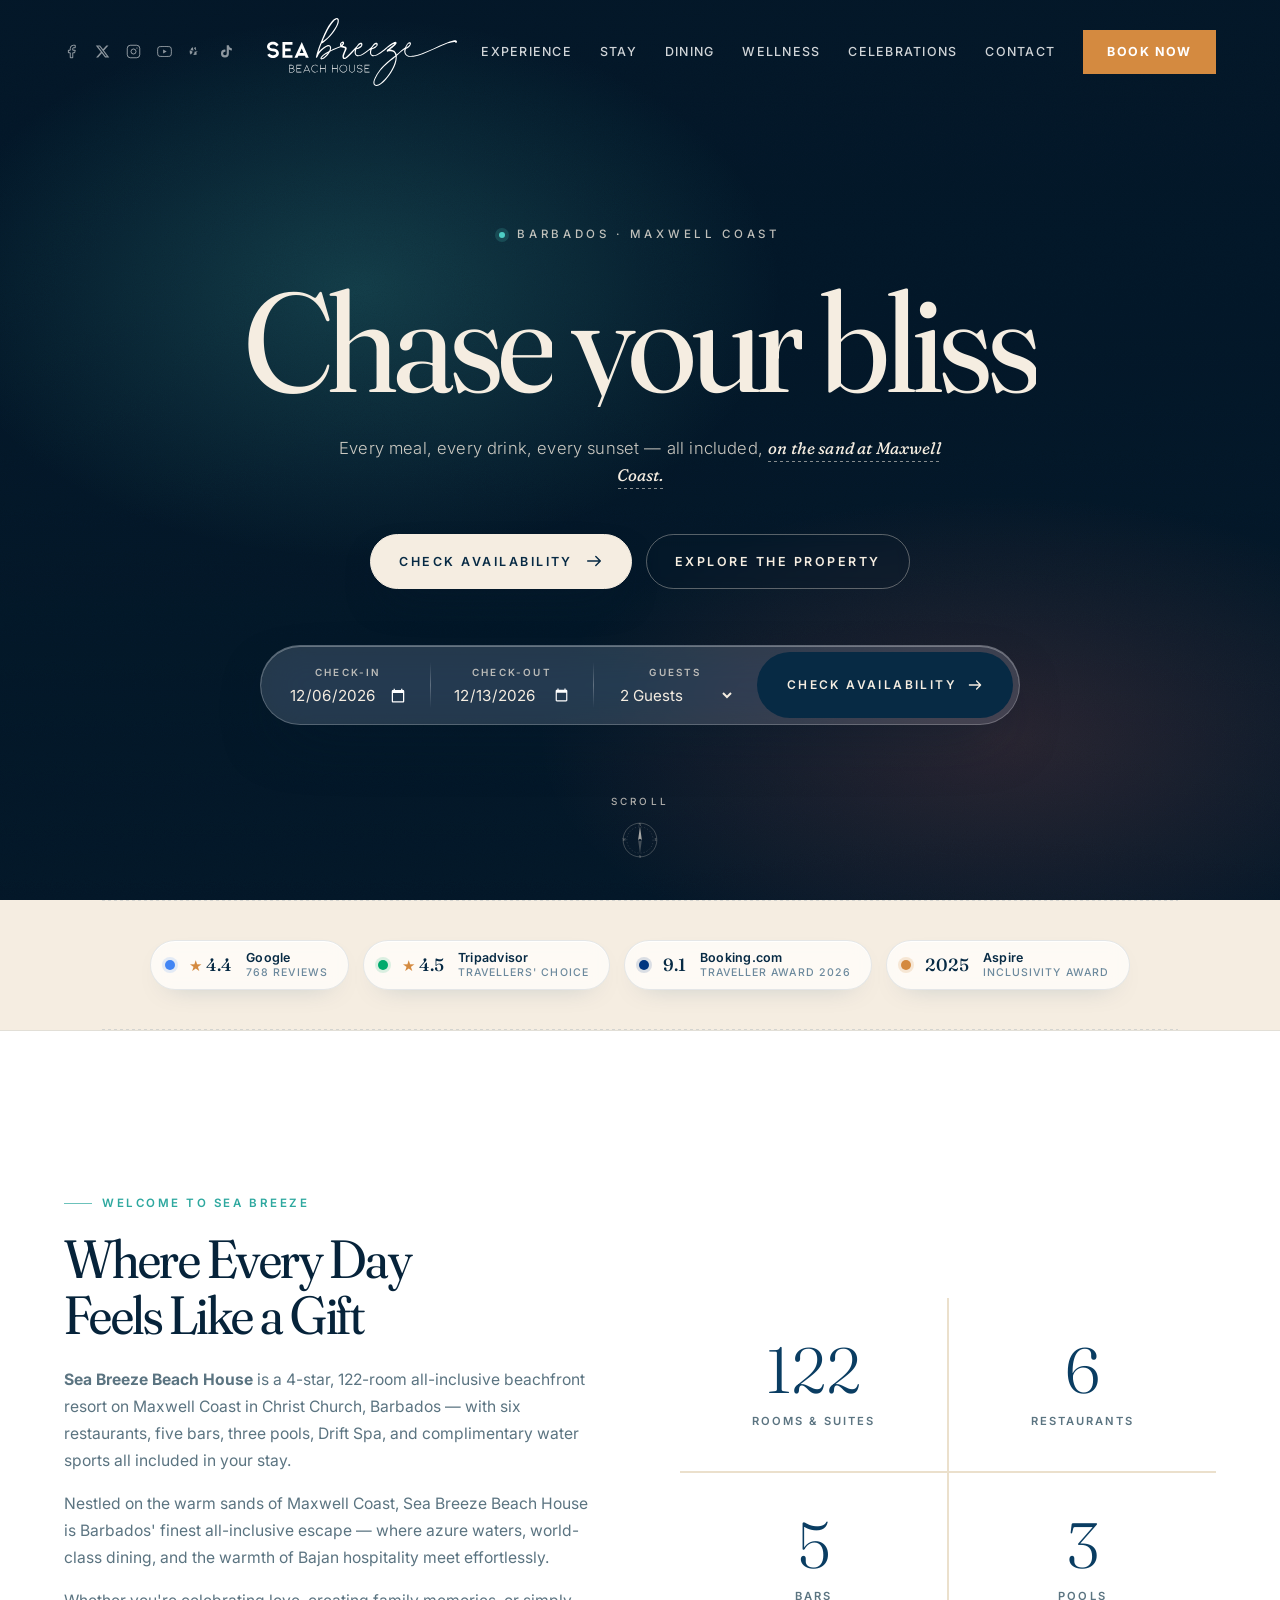
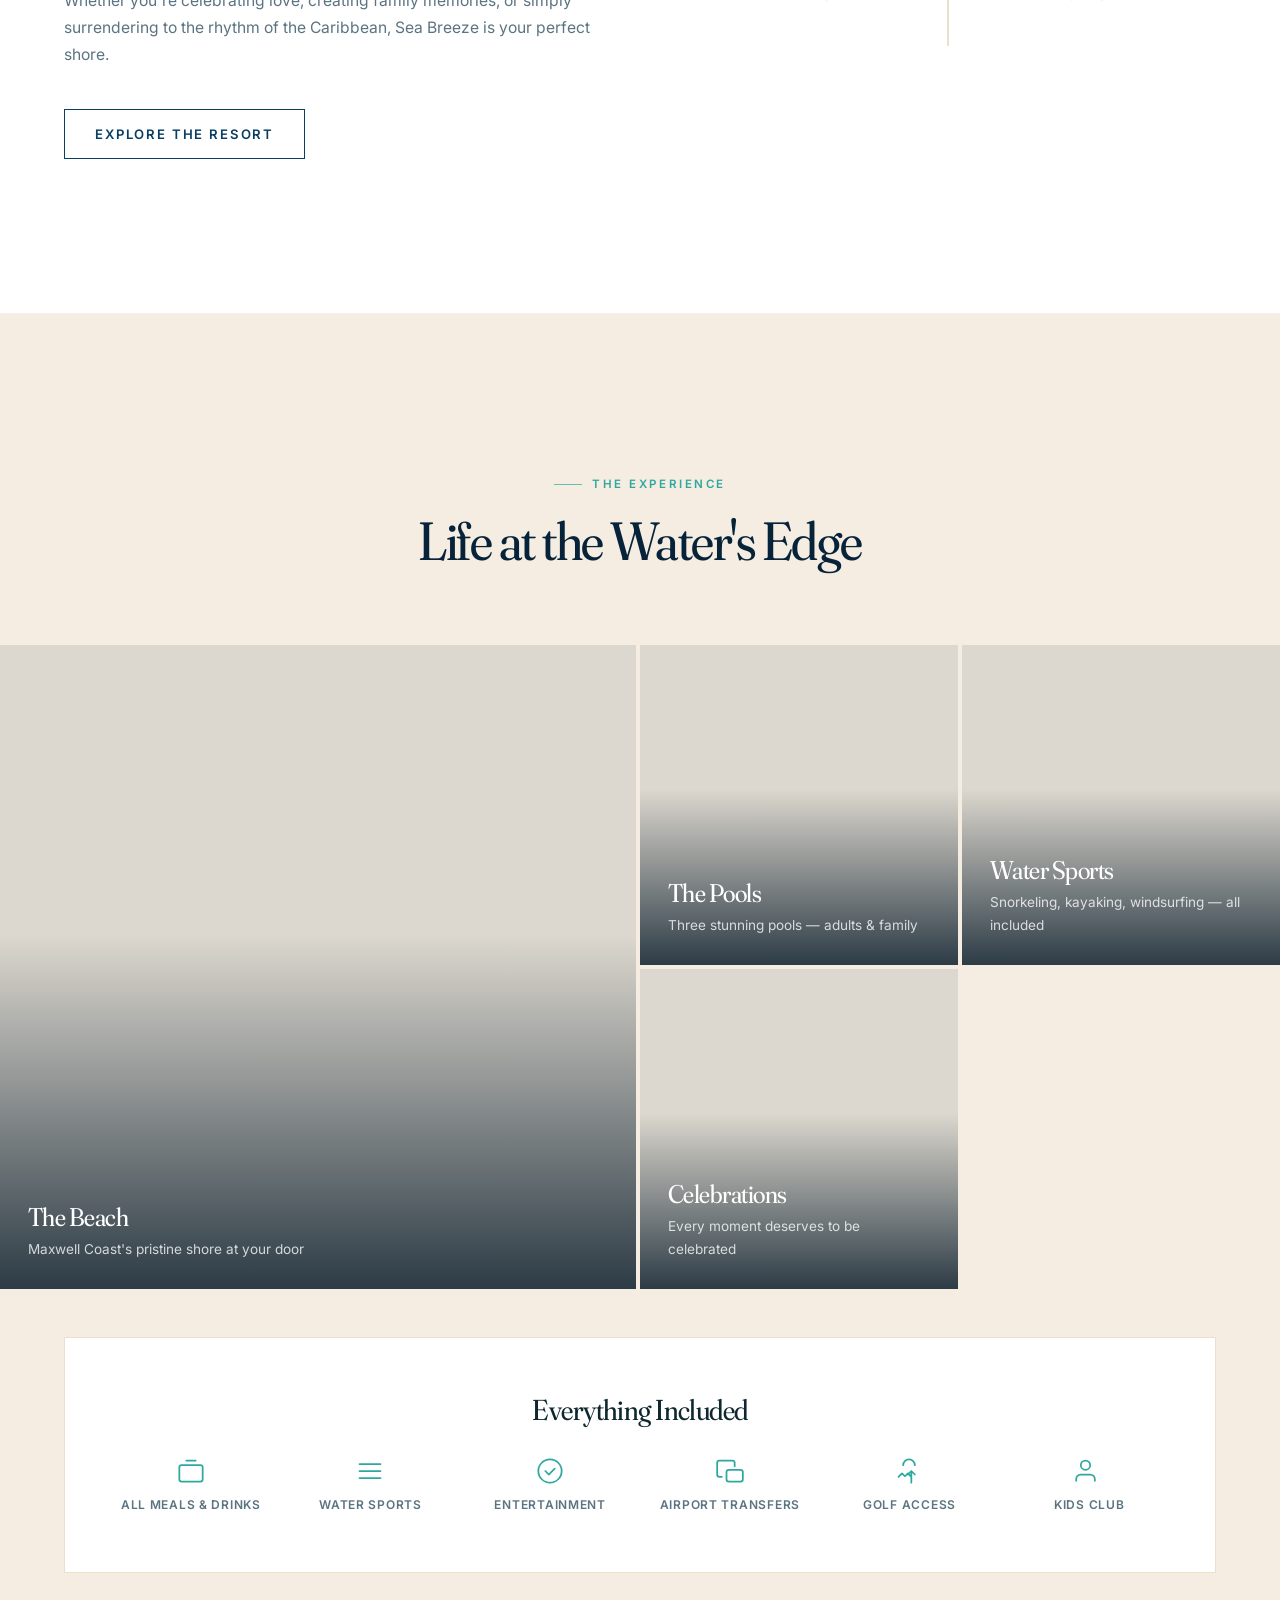
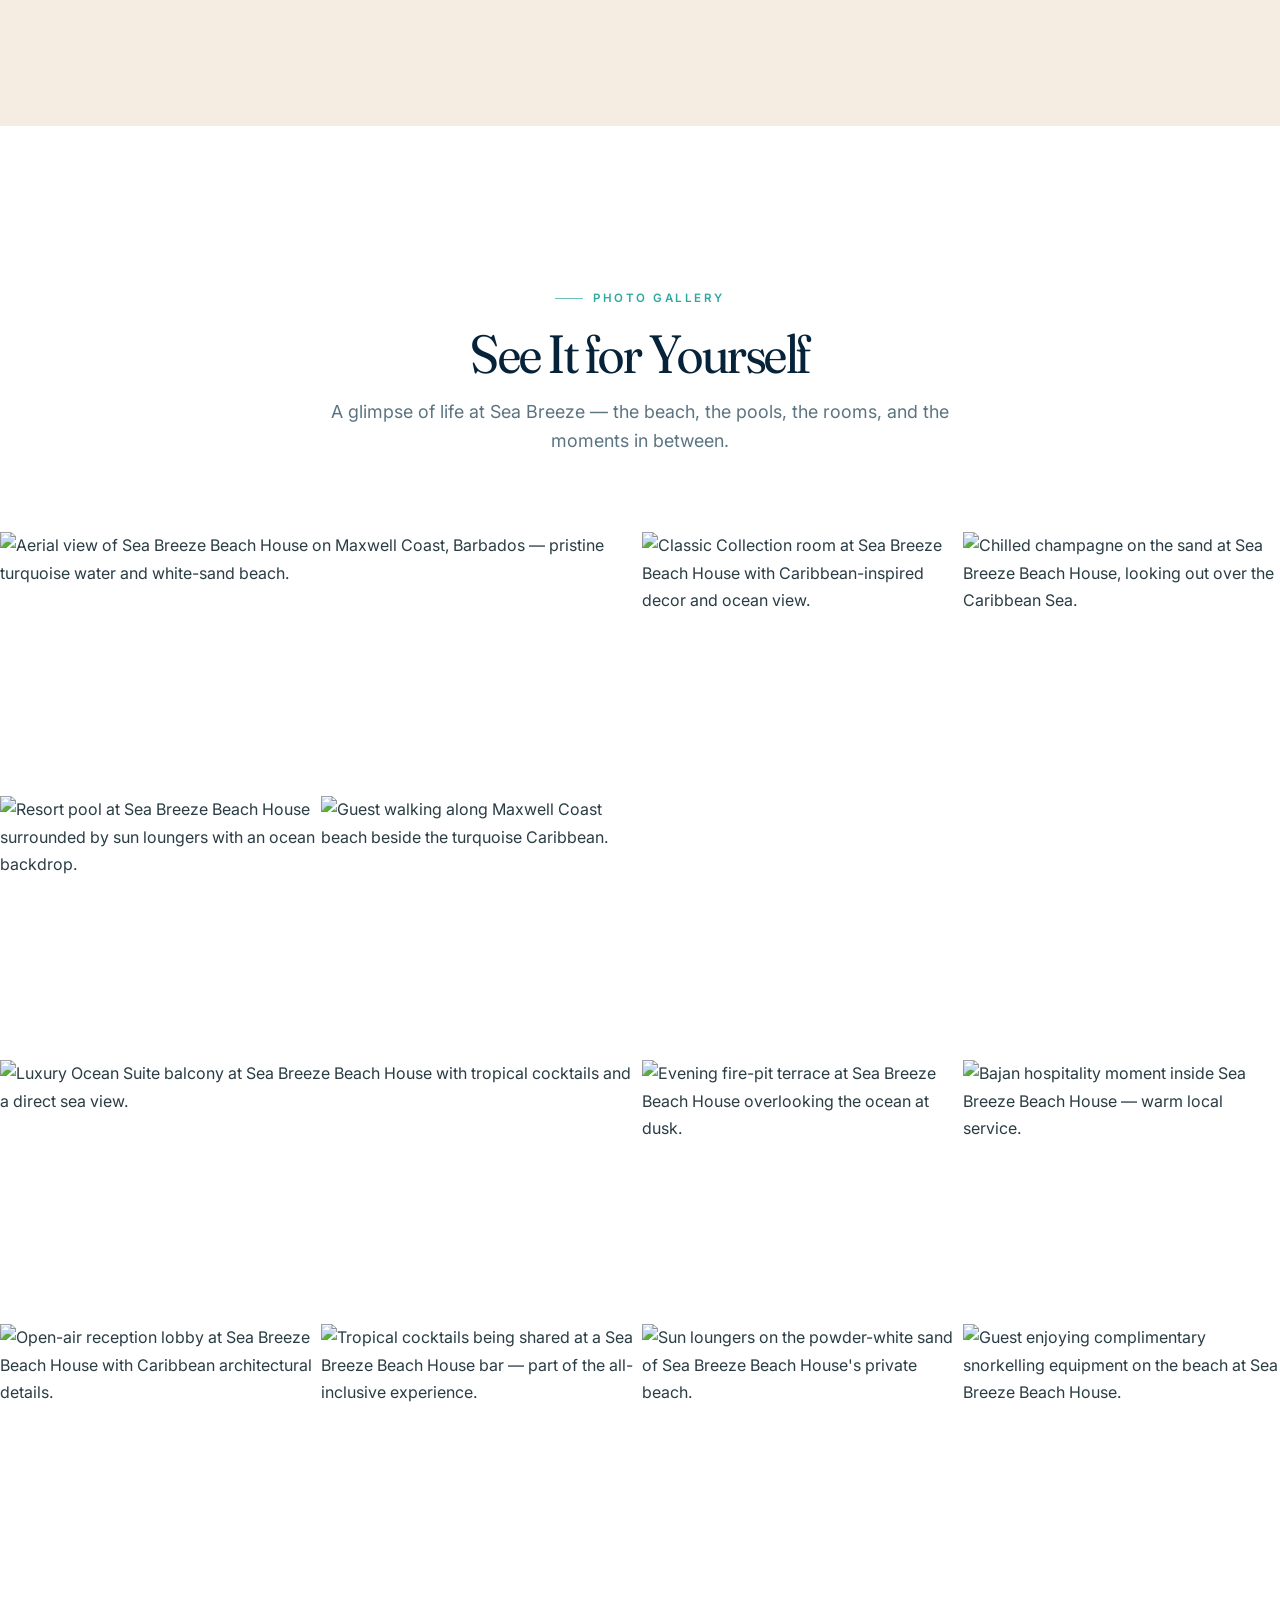
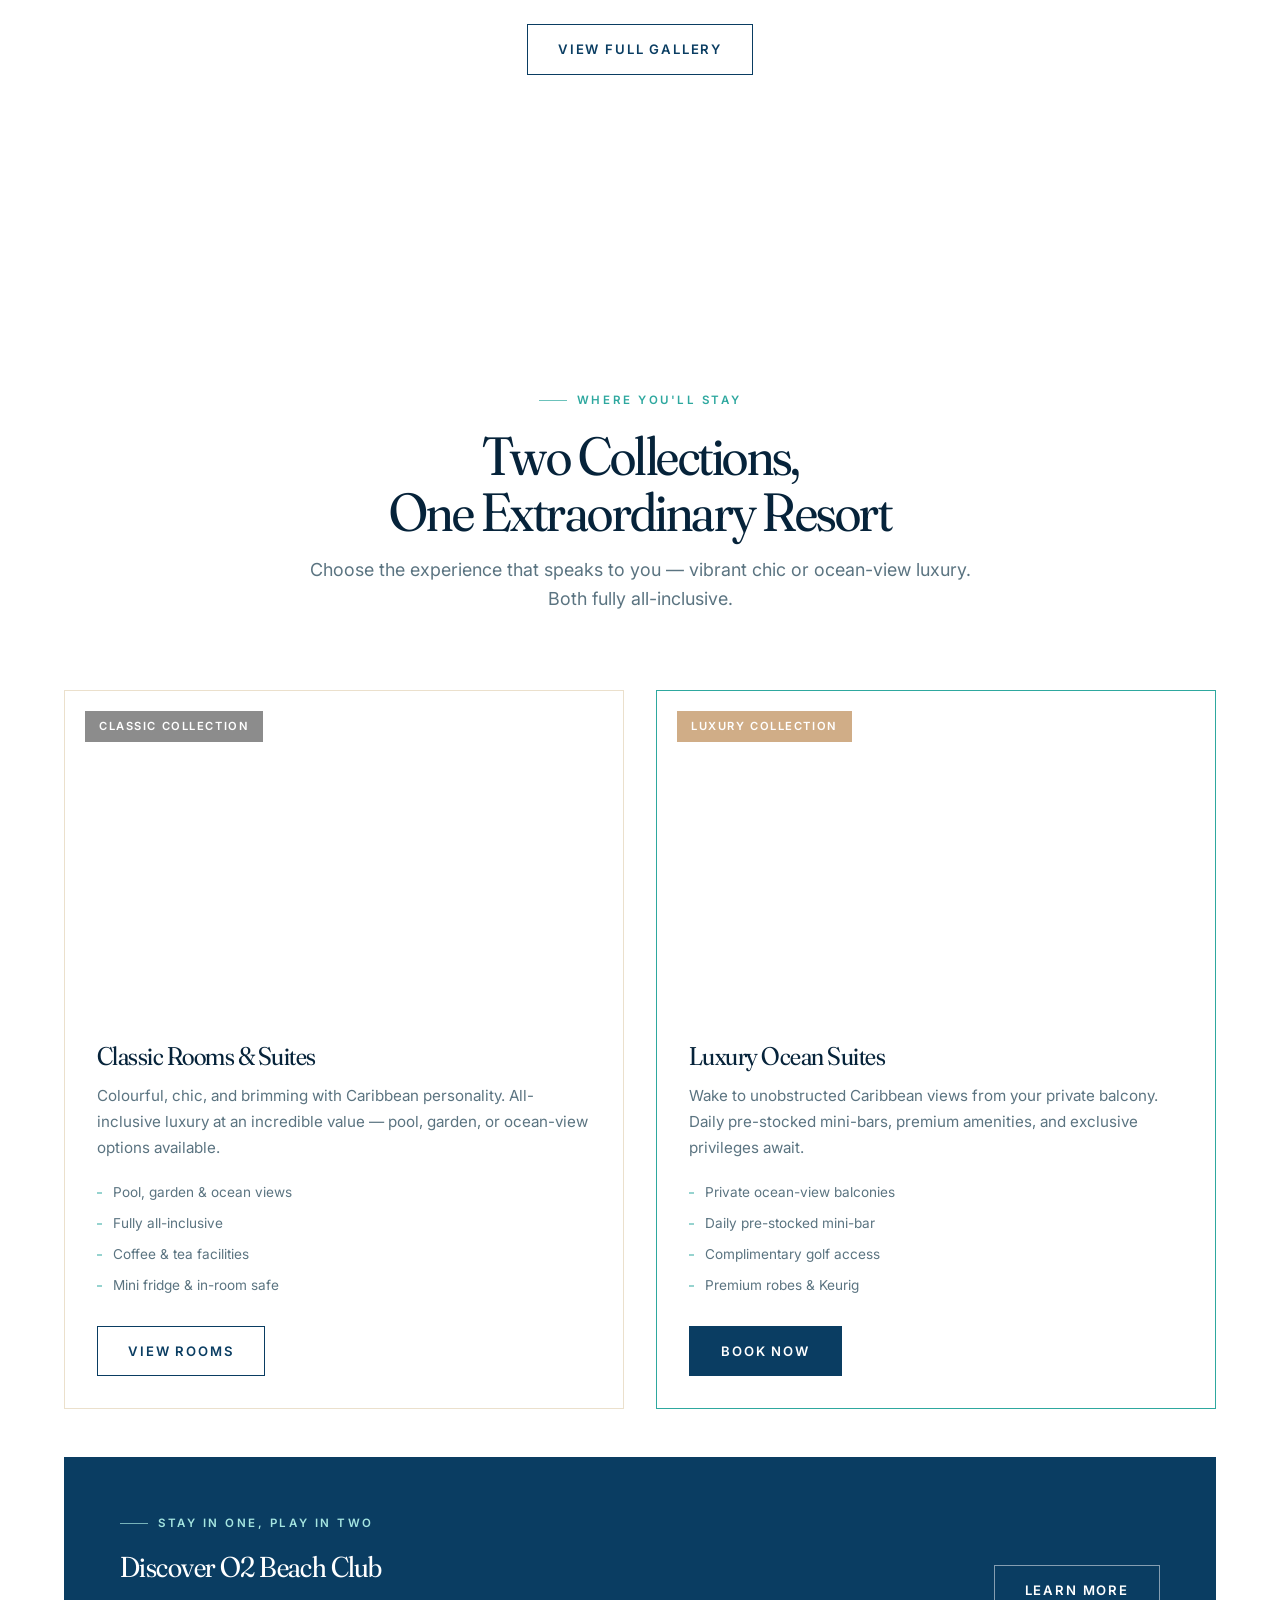
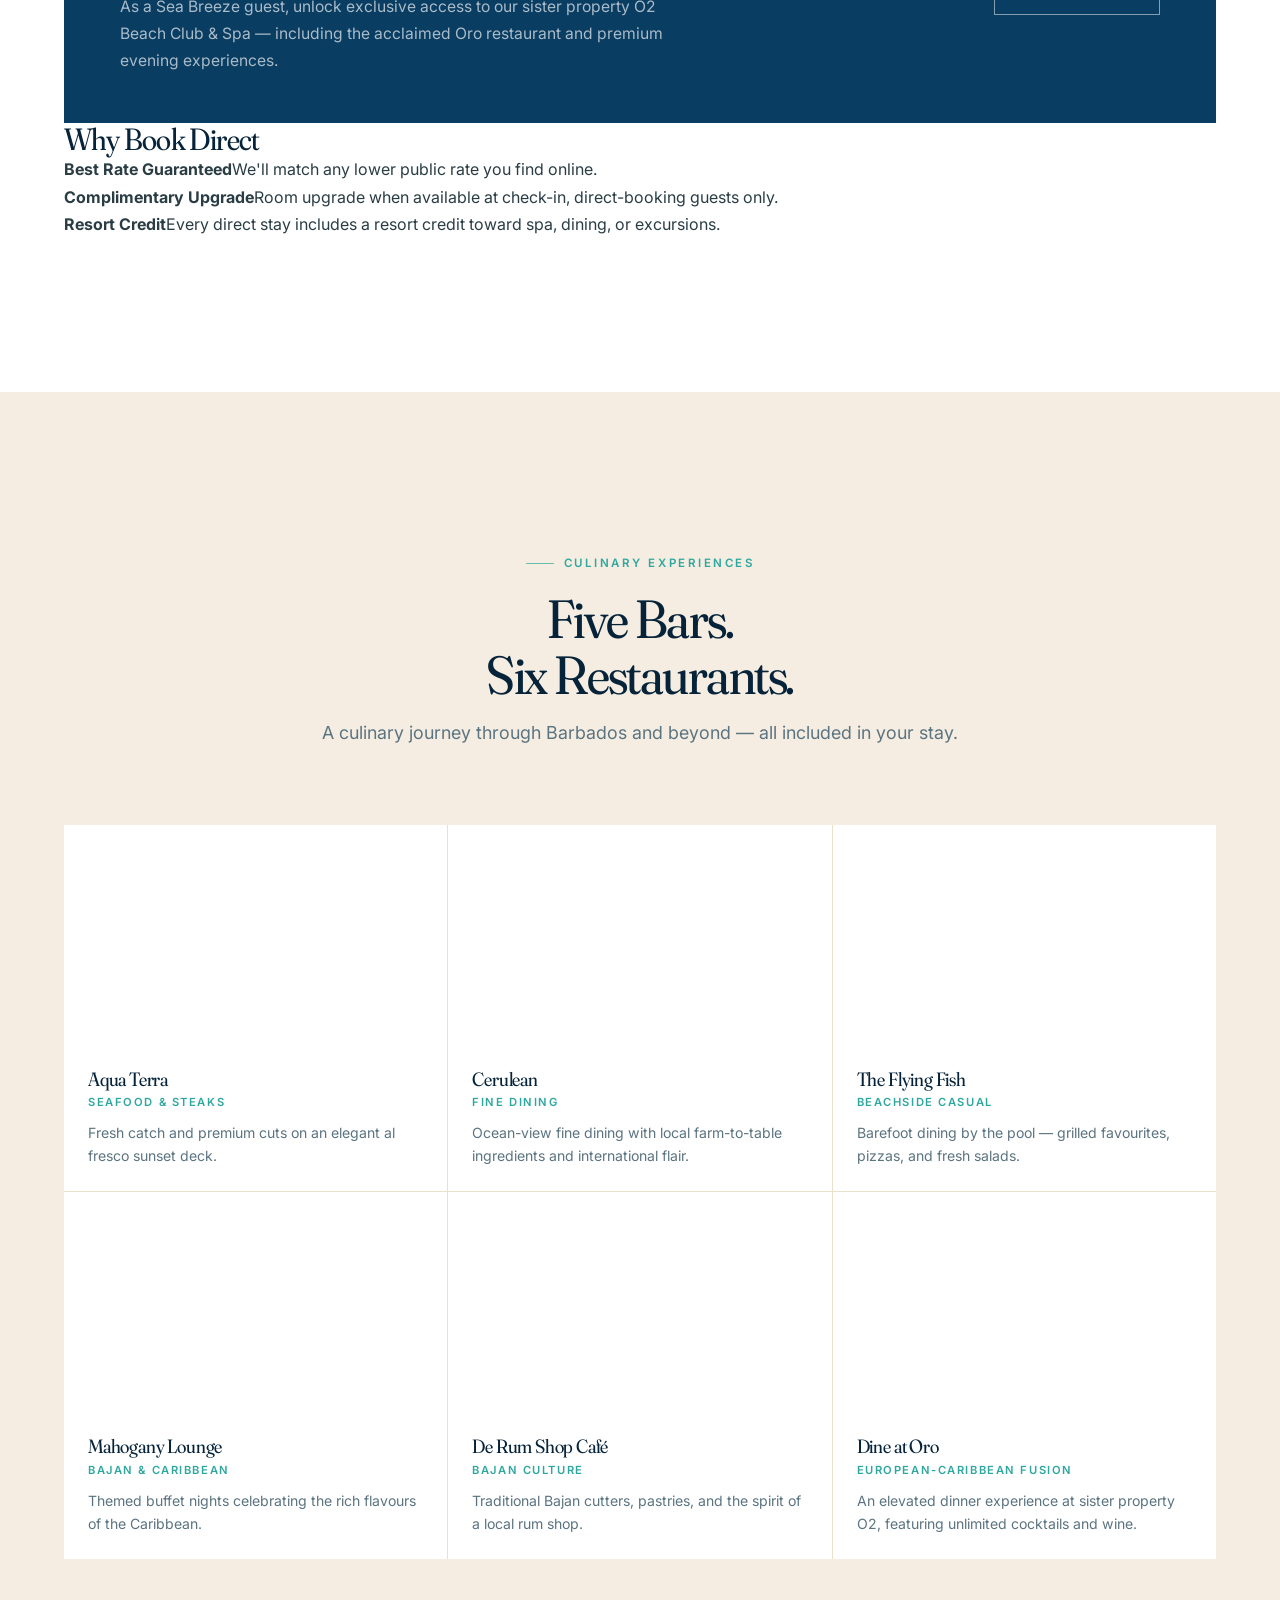
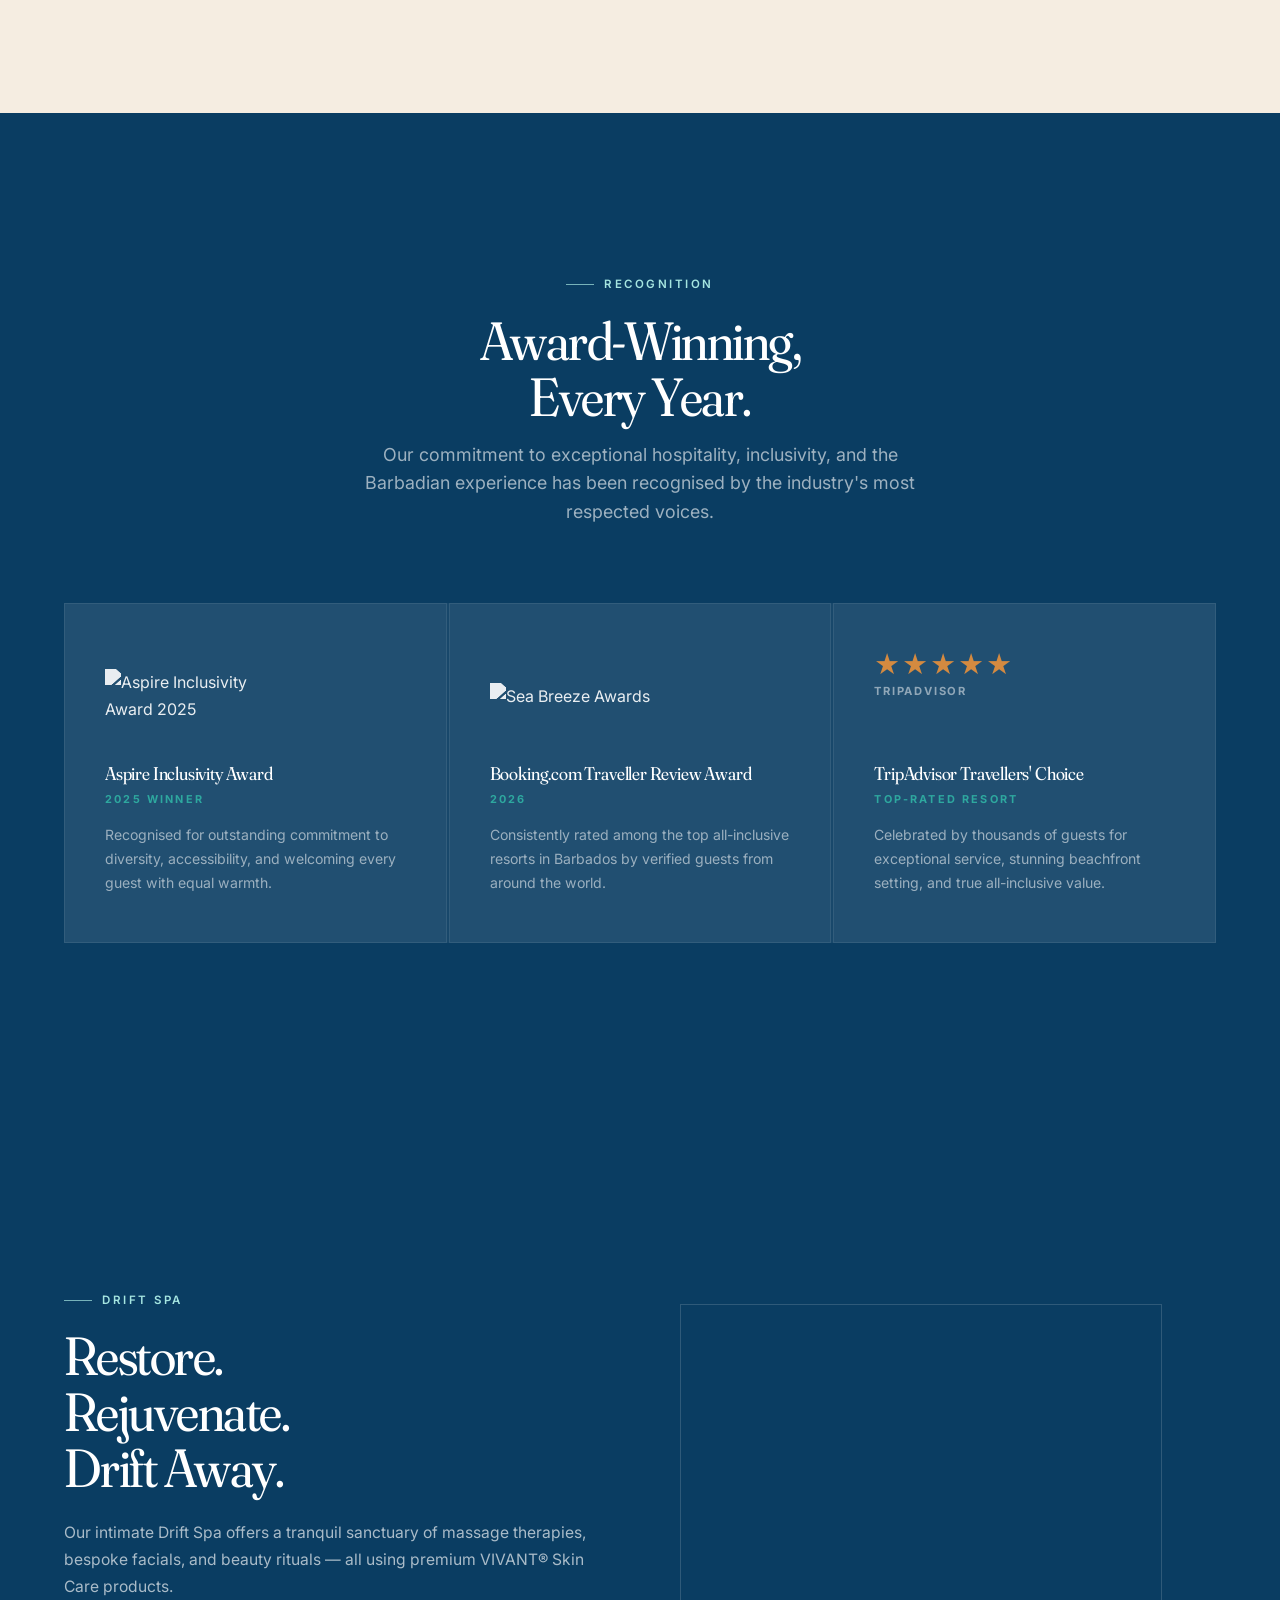
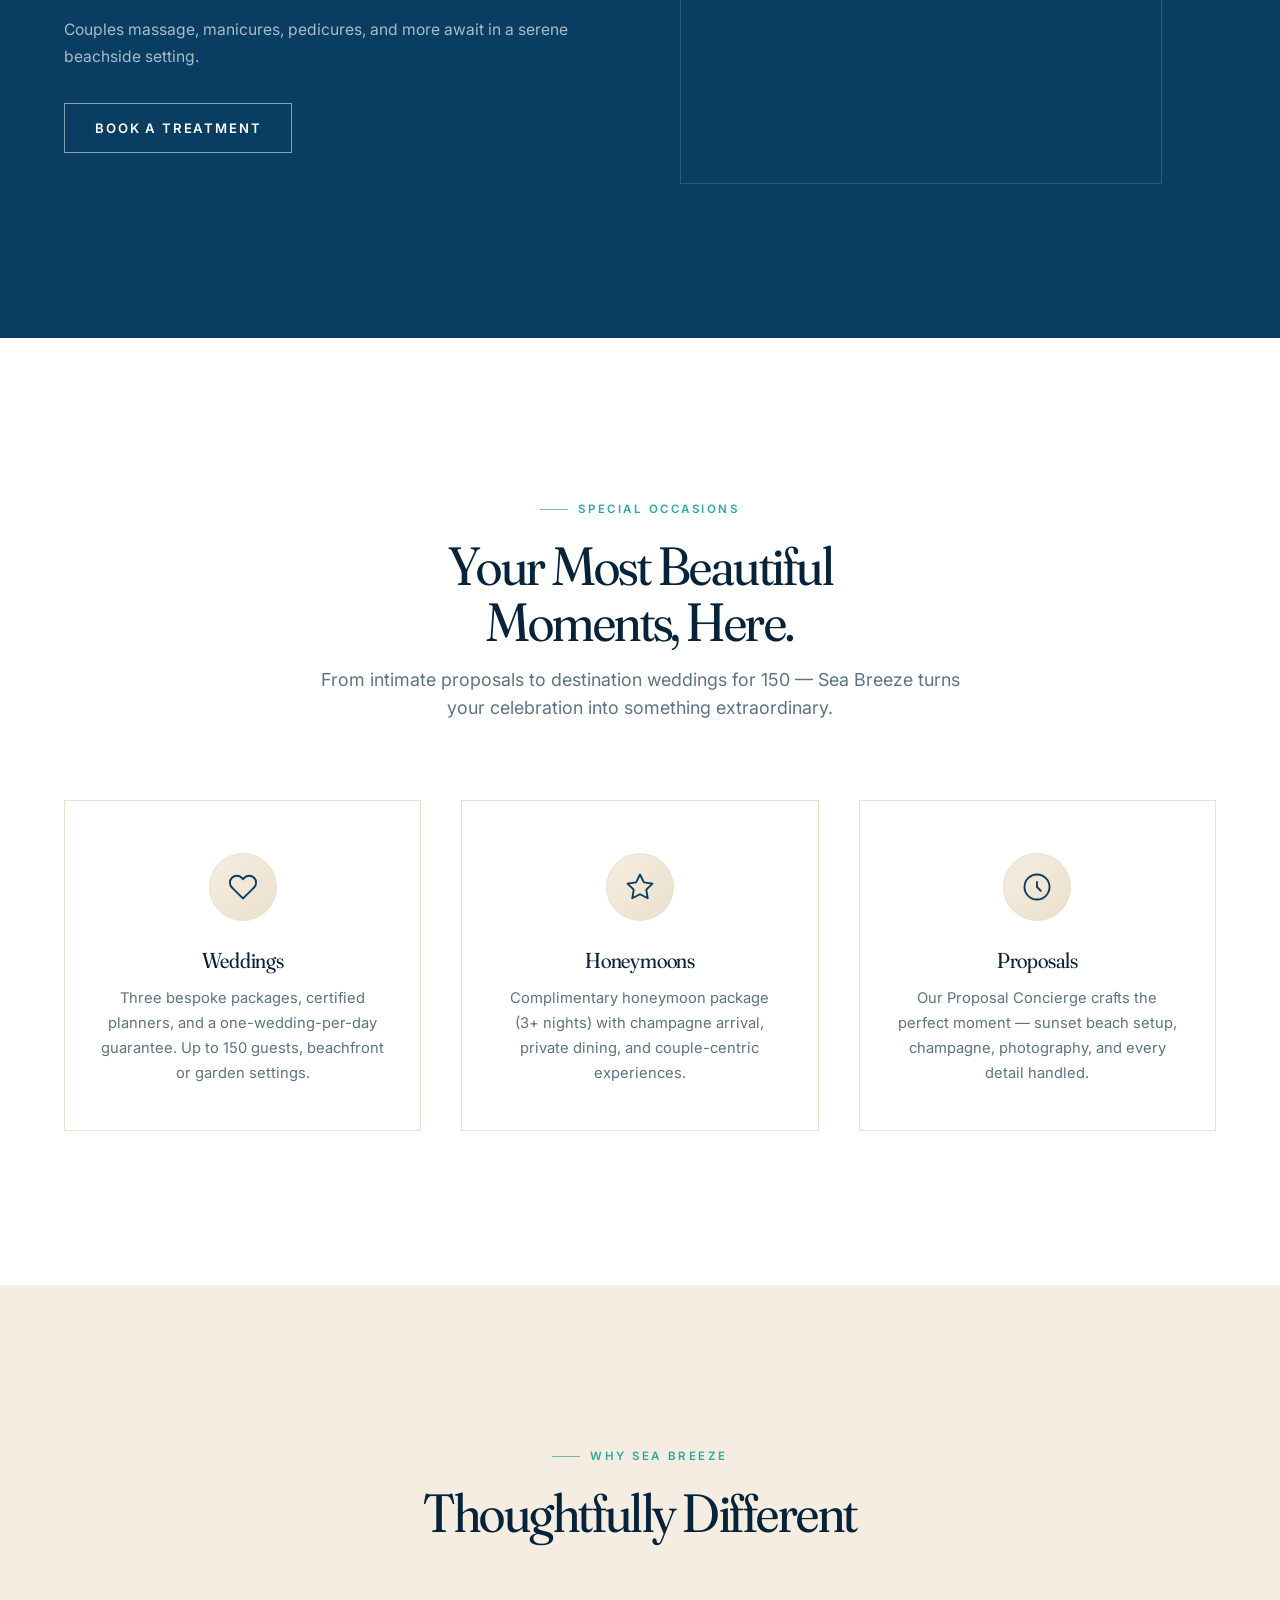
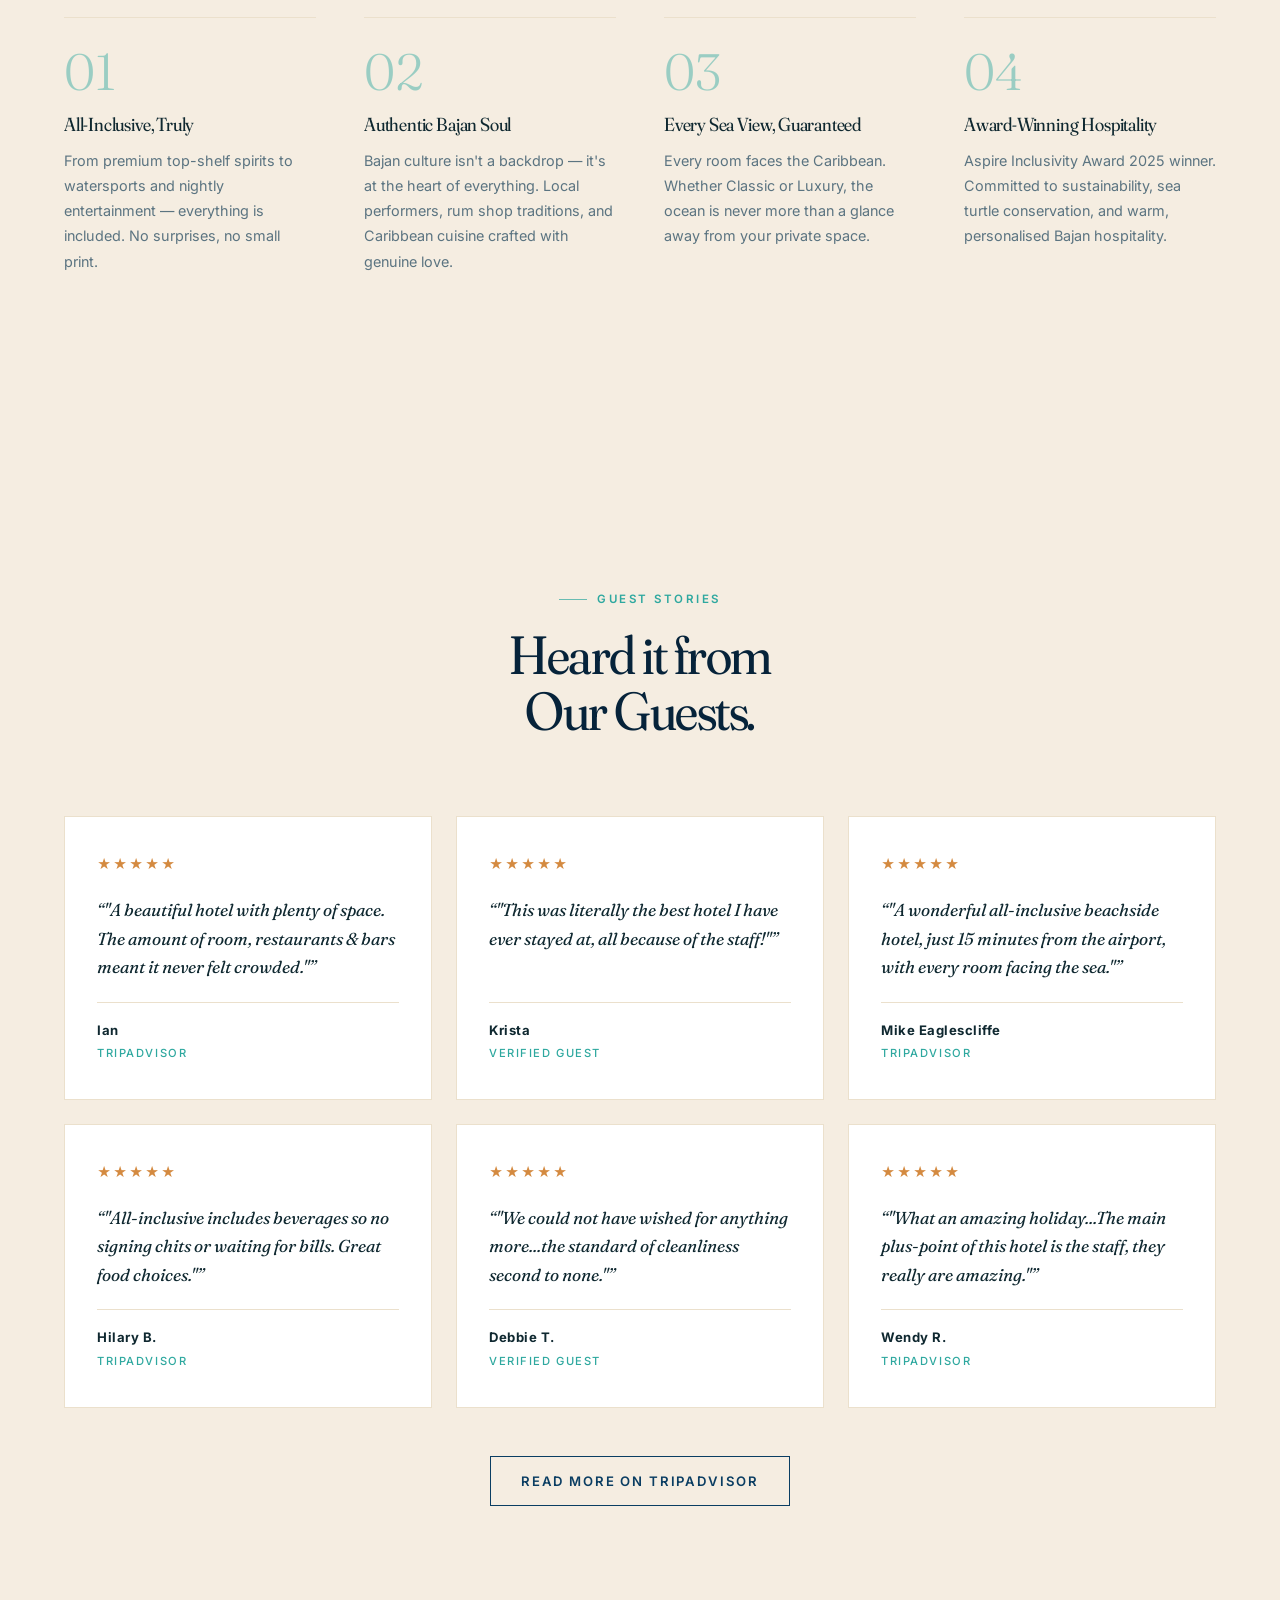
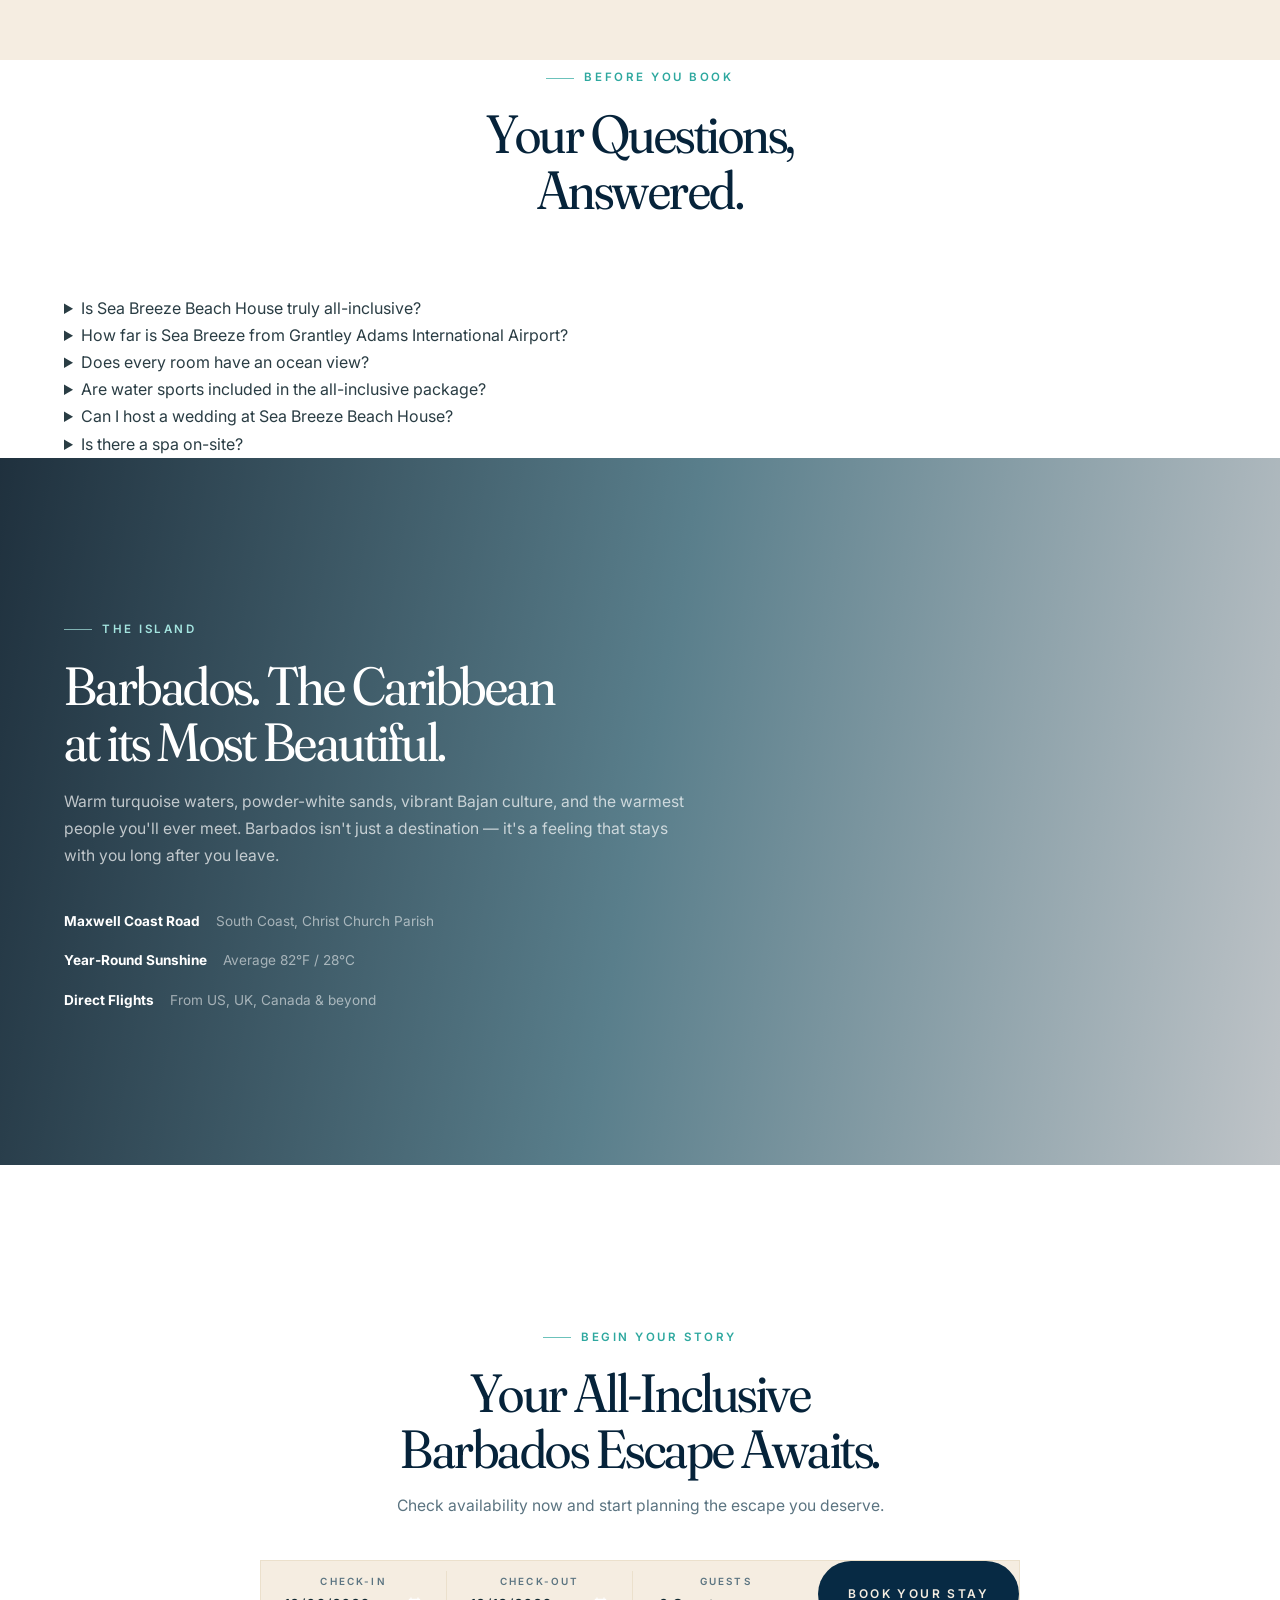
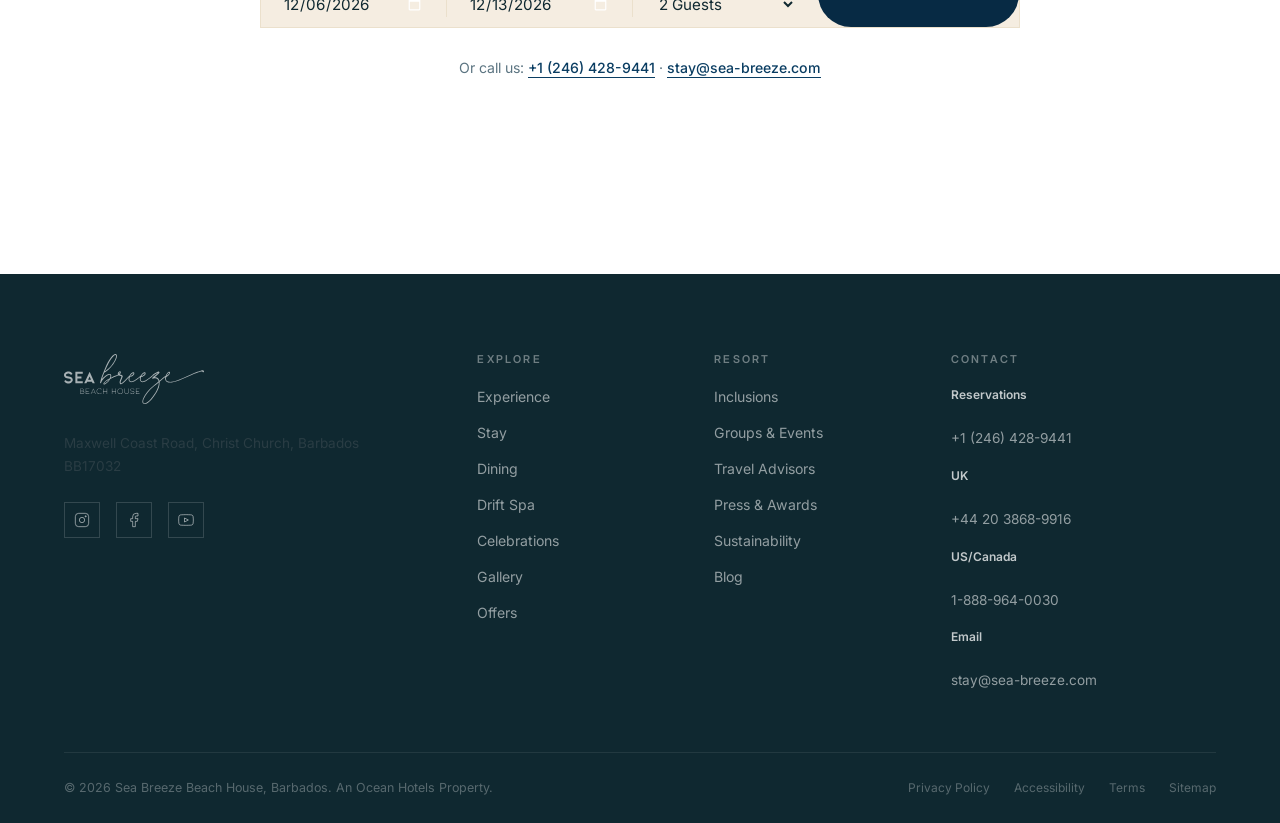
==== index.html @ 134cc79a "feat(art-tier): phase 2 — hero + trust strip (liquid glass) - Hero: palette-tuned overlay (ink veil " ====
<!DOCTYPE html>
<html lang="en">
<head>
  <meta charset="UTF-8" />
  <meta name="viewport" content="width=device-width, initial-scale=1.0" />
  <title>Sea Breeze Beach House | All-Inclusive Beachfront Resort in Barbados</title>
  <meta name="description" content="Sea Breeze Beach House is an award-winning all-inclusive beachfront resort on Maxwell Coast, Barbados. 122 ocean-view rooms, 6 restaurants, 5 bars, 3 pools, Drift Spa, weddings, and complimentary water sports. Book direct." />
  <meta name="robots" content="index, follow" />
  <link rel="canonical" href="https://sea-breeze-barbados.vercel.app/" />

  <!-- Open Graph -->
  <meta property="og:type" content="website" />
  <meta property="og:title" content="Sea Breeze Beach House | All-Inclusive Beachfront Resort in Barbados" />
  <meta property="og:description" content="Award-winning all-inclusive resort on Maxwell Coast, Barbados. 122 ocean-view rooms, 6 restaurants, Drift Spa, weddings, and water sports — all included." />
  <meta property="og:image" content="https://symphony.cdn.tambourine.com/sea-breeze-beach-house/media/seabreezebeachhouse-05-resort-01-header-6333221d8c4ec.jpeg" />
  <meta property="og:url" content="https://sea-breeze-barbados.vercel.app/" />
  <meta property="og:site_name" content="Sea Breeze Beach House" />
  <meta property="og:locale" content="en_US" />

  <!-- Twitter Card -->
  <meta name="twitter:card" content="summary_large_image" />
  <meta name="twitter:title" content="Sea Breeze Beach House | All-Inclusive Beachfront Resort in Barbados" />
  <meta name="twitter:description" content="Award-winning all-inclusive resort on Maxwell Coast, Barbados. 122 ocean-view rooms, 6 restaurants, Drift Spa, and water sports — all included." />
  <meta name="twitter:image" content="https://symphony.cdn.tambourine.com/sea-breeze-beach-house/media/seabreezebeachhouse-05-resort-01-header-6333221d8c4ec.jpeg" />

  <!-- Geo & Business -->
  <meta name="geo.region" content="BB-01" />
  <meta name="geo.placename" content="Maxwell Coast, Christ Church, Barbados" />
  <meta name="geo.position" content="13.0657;-59.5556" />
  <meta name="ICBM" content="13.0679, -59.5807" />

  <!-- Favicon — teal icon visible on all browser chrome backgrounds -->
  <link rel="icon" type="image/svg+xml" href="favicon.svg" />
  <link rel="apple-touch-icon" href="apple-touch-icon.png" />

  <!-- Preconnects -->
  <link rel="preconnect" href="https://fonts.googleapis.com" />
  <link rel="preconnect" href="https://fonts.gstatic.com" crossorigin />
  <link rel="preconnect" href="https://symphony.cdn.tambourine.com" />
  <link rel="dns-prefetch" href="https://symphony.cdn.tambourine.com" />

  <!-- Preload hero image for fast first paint -->
  <link rel="preload" as="image" href="https://symphony.cdn.tambourine.com/sea-breeze-beach-house/media/seabreezebeachhouse-05-resort-01-header-6333221d8c4ec.jpeg" />

  <!-- Fonts — art-tier pairing: Fraunces (variable display serif) + Inter (body) -->
  <link href="https://fonts.googleapis.com/css2?family=Fraunces:ital,opsz,wght,SOFT@0,9..144,300..700,0..100;1,9..144,300..700,0..100&family=Inter:wght@300;400;500;600;700&display=swap" rel="stylesheet" />
  <link rel="stylesheet" href="styles.css" />

  <!-- Motion stack: GSAP + ScrollTrigger + Lenis. Defer so nothing blocks LCP.
       Guarded by prefers-reduced-motion in app.js. -->
  <script defer src="https://cdnjs.cloudflare.com/ajax/libs/gsap/3.12.5/gsap.min.js"></script>
  <script defer src="https://cdnjs.cloudflare.com/ajax/libs/gsap/3.12.5/ScrollTrigger.min.js"></script>
  <script defer src="https://cdn.jsdelivr.net/npm/lenis@1.1.14/dist/lenis.min.js"></script>

  <!-- ==========================================================
       ANALYTICS STACK (LFS Web Brain v7 — monthly-ready baseline)
       Vercel Web Analytics + Speed Insights auto-inject when the
       site is deployed to Vercel. GA4 scaffold is below — swap
       G-XXXXXXXXXX for the real measurement ID at go-live.
  ============================================================ -->
  <!-- Vercel Web Analytics -->
  <script defer src="/_vercel/insights/script.js"></script>
  <!-- Vercel Speed Insights -->
  <script defer src="/_vercel/speed-insights/script.js"></script>

  <!-- GA4 scaffold — uncomment and set measurement ID at launch -->
  <!--
  <script async src="https://www.googletagmanager.com/gtag/js?id=G-XXXXXXXXXX"></script>
  <script>
    window.dataLayer = window.dataLayer || [];
    function gtag(){ dataLayer.push(arguments); }
    gtag('js', new Date());
    gtag('config', 'G-XXXXXXXXXX', { send_page_view: true });
  </script>
  -->
  <!-- Ensure dataLayer exists so event hooks in app.js are safe pre-GA4 -->
  <script>window.dataLayer = window.dataLayer || [];</script>

  <!-- Structured Data: Hotel / LocalBusiness -->
  <script type="application/ld+json">
  {
    "@context": "https://schema.org",
    "@type": "Hotel",
    "name": "Sea Breeze Beach House",
    "alternateName": "Sea Breeze Beach House Barbados",
    "description": "Award-winning all-inclusive beachfront resort on Maxwell Coast, Barbados. 122 ocean-view rooms and suites, 6 restaurants, 5 bars, 3 pools, Drift Spa, wedding and celebration services, and complimentary water sports.",
    "url": "https://www.sea-breeze.com",
    "telephone": "+1-246-428-9441",
    "email": "stay@sea-breeze.com",
    "image": [
      "https://symphony.cdn.tambourine.com/sea-breeze-beach-house/media/seabreezebeachhouse-05-resort-01-header-6333221d8c4ec.jpeg",
      "https://symphony.cdn.tambourine.com/sea-breeze-beach-house/media/seabreezebeachhouse-11-gallery-01-6303a46286a45.jpg",
      "https://symphony.cdn.tambourine.com/sea-breeze-beach-house/media/sea-breeze-beach-homepage-gallery-img3-630d1a4e165ef.jpg"
    ],
    "logo": "https://sea-breeze-barbados.vercel.app/logo-white.svg",
    "priceRange": "$$$$",
    "currenciesAccepted": "USD, BBD",
    "paymentAccepted": "Cash, Credit Card",
    "address": {
      "@type": "PostalAddress",
      "streetAddress": "Maxwell Coast Road",
      "addressLocality": "Christ Church",
      "addressRegion": "Christ Church Parish",
      "postalCode": "BB17032",
      "addressCountry": "BB"
    },
    "geo": {
      "@type": "GeoCoordinates",
      "latitude": 13.0657,
      "longitude": -59.5556
    },
    "starRating": {
      "@type": "Rating",
      "ratingValue": "4"
    },
    "amenityFeature": [
      { "@type": "LocationFeatureSpecification", "name": "All-Inclusive Dining", "value": true },
      { "@type": "LocationFeatureSpecification", "name": "Beachfront Access", "value": true },
      { "@type": "LocationFeatureSpecification", "name": "Swimming Pool", "value": true },
      { "@type": "LocationFeatureSpecification", "name": "Spa", "value": true },
      { "@type": "LocationFeatureSpecification", "name": "Water Sports", "value": true },
      { "@type": "LocationFeatureSpecification", "name": "Wedding Services", "value": true },
      { "@type": "LocationFeatureSpecification", "name": "Airport Transfer", "value": true },
      { "@type": "LocationFeatureSpecification", "name": "Golf Access", "value": true },
      { "@type": "LocationFeatureSpecification", "name": "Kids Club", "value": true },
      { "@type": "LocationFeatureSpecification", "name": "Free Wi-Fi", "value": true }
    ],
    "numberOfRooms": 122,
    "checkinTime": "15:00",
    "checkoutTime": "11:00",
    "petsAllowed": false,
    "sameAs": [
      "https://www.facebook.com/SeaBreezeBeachHouseBarbados",
      "https://www.instagram.com/seabreezebeachhouse/",
      "https://twitter.com/SeaBreezeBdos",
      "https://www.youtube.com/channel/UCvIhOhuJD1PLQX8N4NDyhOw",
      "https://www.tiktok.com/@seabreezebeachhouse",
      "https://www.yelp.com/biz/sea-breeze-beach-house-saint-lawrence-gap"
    ],
    "parentOrganization": {
      "@type": "Organization",
      "name": "Ocean Hotels",
      "url": "https://www.oceanhotels.com"
    },
    "aggregateRating": {
      "@type": "AggregateRating",
      "ratingValue": "4.4",
      "bestRating": "5",
      "ratingCount": "768",
      "reviewCount": "768"
    },
    "hasMap": "https://www.google.com/maps/search/?api=1&query=Sea+Breeze+Beach+House%2C+Maxwell+Coast+Road%2C+Christ+Church%2C+Barbados"
  }
  </script>

  <!-- Structured Data: Website SearchAction -->
  <script type="application/ld+json">
  {
    "@context": "https://schema.org",
    "@type": "WebSite",
    "name": "Sea Breeze Beach House",
    "url": "https://www.sea-breeze.com",
    "inLanguage": "en"
  }
  </script>

  <!-- Structured Data: BreadcrumbList (homepage anchor map) -->
  <script type="application/ld+json">
  {
    "@context": "https://schema.org",
    "@type": "BreadcrumbList",
    "itemListElement": [
      { "@type": "ListItem", "position": 1, "name": "Home", "item": "https://sea-breeze-barbados.vercel.app/" },
      { "@type": "ListItem", "position": 2, "name": "Rooms & Suites", "item": "https://sea-breeze-barbados.vercel.app/#accommodations" },
      { "@type": "ListItem", "position": 3, "name": "Dining", "item": "https://sea-breeze-barbados.vercel.app/#dining" },
      { "@type": "ListItem", "position": 4, "name": "Drift Spa", "item": "https://sea-breeze-barbados.vercel.app/#spa" },
      { "@type": "ListItem", "position": 5, "name": "Celebrations & Weddings", "item": "https://sea-breeze-barbados.vercel.app/#weddings" },
      { "@type": "ListItem", "position": 6, "name": "Contact", "item": "https://sea-breeze-barbados.vercel.app/#contact" }
    ]
  }
  </script>

  <!-- Structured Data: FAQPage — mirrors visible FAQ section below -->
  <script type="application/ld+json">
  {
    "@context": "https://schema.org",
    "@type": "FAQPage",
    "mainEntity": [
      {
        "@type": "Question",
        "name": "Is Sea Breeze Beach House truly all-inclusive?",
        "acceptedAnswer": {
          "@type": "Answer",
          "text": "Yes. Your stay includes all meals and beverages (including premium spirits), nightly entertainment, non-motorized water sports, airport transfers, and access to six restaurants and five bars — with no signing of chits or surprise charges."
        }
      },
      {
        "@type": "Question",
        "name": "How far is Sea Breeze Beach House from Grantley Adams International Airport?",
        "acceptedAnswer": {
          "@type": "Answer",
          "text": "Approximately 15 minutes by car. Complimentary airport transfers are included with your all-inclusive stay."
        }
      },
      {
        "@type": "Question",
        "name": "Does every room have an ocean view?",
        "acceptedAnswer": {
          "@type": "Answer",
          "text": "Every room at Sea Breeze Beach House faces the Caribbean Sea. Classic Collection rooms offer pool, garden, or ocean views, and all Luxury Ocean Suites feature direct ocean-view balconies."
        }
      },
      {
        "@type": "Question",
        "name": "Are water sports included in the all-inclusive package?",
        "acceptedAnswer": {
          "@type": "Answer",
          "text": "Yes. Complimentary non-motorized water sports include snorkeling, kayaking, paddleboarding, and windsurfing on our Maxwell Coast beach."
        }
      },
      {
        "@type": "Question",
        "name": "Can I host a wedding at Sea Breeze Beach House?",
        "acceptedAnswer": {
          "@type": "Answer",
          "text": "Yes. Sea Breeze offers three bespoke wedding packages with certified wedding planners, a one-wedding-per-day guarantee, and beachfront or garden ceremony settings for up to 150 guests."
        }
      },
      {
        "@type": "Question",
        "name": "Is there a spa on-site?",
        "acceptedAnswer": {
          "@type": "Answer",
          "text": "Yes. Drift Spa offers massage therapies, bespoke facials, manicures, pedicures, and couples treatments using premium VIVANT® Skin Care products in a tranquil beachside setting."
        }
      }
    ]
  }
  </script>
</head>
<body>

  <!-- Skip to main content for accessibility -->
  <a href="#welcome" class="skip-link">Skip to main content</a>

  <!-- ============================================================
       STICKY HEADER
  ============================================================ -->
  <header class="site-header" id="siteHeader">
    <div class="header-inner">

      <!-- LEFT: Social icons -->
      <div class="header-socials">
        <a href="https://www.facebook.com/SeaBreezeBeachHouseBarbados" target="_blank" rel="noopener" aria-label="Facebook">
          <svg viewBox="0 0 24 24" fill="none"><path d="M18 2h-3a5 5 0 00-5 5v3H7v4h3v8h4v-8h3l1-4h-4V7a1 1 0 011-1h3z" stroke="currentColor" stroke-width="1.6" stroke-linejoin="round"/></svg>
        </a>
        <a href="https://twitter.com/SeaBreezeBdos" target="_blank" rel="noopener" aria-label="X (Twitter)">
          <svg viewBox="0 0 24 24" fill="currentColor"><path d="M18.244 2.25h3.308l-7.227 8.26 8.502 11.24H16.17l-5.214-6.817L4.99 21.75H1.68l7.73-8.835L1.254 2.25H8.08l4.713 6.231zm-1.161 17.52h1.833L7.084 4.126H5.117z"/></svg>
        </a>
        <a href="https://www.instagram.com/seabreezebeachhouse/" target="_blank" rel="noopener" aria-label="Instagram">
          <svg viewBox="0 0 24 24" fill="none"><rect x="2" y="2" width="20" height="20" rx="5" stroke="currentColor" stroke-width="1.6"/><circle cx="12" cy="12" r="4" stroke="currentColor" stroke-width="1.6"/><circle cx="17.5" cy="6.5" r="1" fill="currentColor"/></svg>
        </a>
        <a href="https://www.youtube.com/channel/UCvIhOhuJD1PLQX8N4NDyhOw" target="_blank" rel="noopener" aria-label="YouTube">
          <svg viewBox="0 0 24 24" fill="none"><path d="M22.54 6.42a2.78 2.78 0 00-1.95-1.96C18.88 4 12 4 12 4s-6.88 0-8.6.46A2.78 2.78 0 001.46 6.42 29 29 0 001 12a29 29 0 00.46 5.58A2.78 2.78 0 003.4 19.54C5.12 20 12 20 12 20s6.88 0 8.6-.46a2.78 2.78 0 001.95-1.96A29 29 0 0023 12a29 29 0 00-.46-5.58z" stroke="currentColor" stroke-width="1.6"/><polygon points="9.75,15.02 15.5,12 9.75,8.98" fill="currentColor"/></svg>
        </a>
        <a href="https://www.yelp.com/biz/sea-breeze-beach-house-saint-lawrence-gap" target="_blank" rel="noopener" aria-label="Yelp">
          <svg viewBox="0 0 24 24" fill="currentColor"><path d="M12.27 13.6c-.24-.1-.4-.05-.52.05l-3.3 2.7c-.22.18-.2.44.04.6l.08.04c.7.36 1.47.56 2.28.56 1.3 0 2.5-.46 3.42-1.22.2-.17.2-.43-.02-.58l-2-1.56-.08-.1a.38.38 0 00.1.5zm-5.14-.94c.12-.22.06-.44-.13-.56L3.46 10.2c-.24-.14-.47-.05-.54.2a8.04 8.04 0 00-.22 1.88c0 1.56.44 3.02 1.2 4.26.14.22.38.26.56.1l2.5-2.5c.16-.16.18-.4.07-.58l-.4-.9zm1.4-2.2c.2-.1.28-.32.2-.54l-1-4.46c-.08-.28-.32-.36-.54-.2a8.03 8.03 0 00-3 4.06c-.08.26.06.48.32.52l3.6.74c.2.04.38-.06.44-.26l-.02.14zm4.28-.28c.22-.04.36-.26.3-.5l-.86-4.5c-.06-.28-.3-.38-.52-.24a7.98 7.98 0 00-2.04 1.86c-.16.2-.12.44.08.56l2.78 2.62c.14.14.36.16.54.08l-.28.12zm2.62 1.62c-.04-.24-.26-.38-.5-.3l-4.48.96c-.22.04-.34.26-.28.5l.5 2.2c.06.24.28.34.5.24a7.97 7.97 0 003.64-2.96c.14-.22.08-.46-.14-.56l.26-.08z"/></svg>
        </a>
        <a href="https://www.tiktok.com/@seabreezebeachhouse" target="_blank" rel="noopener" aria-label="TikTok">
          <svg viewBox="0 0 24 24" fill="currentColor"><path d="M19.59 6.69a4.83 4.83 0 01-3.77-4.25V2h-3.45v13.67a2.89 2.89 0 01-2.88 2.5 2.89 2.89 0 01-2.89-2.89 2.89 2.89 0 012.89-2.89c.28 0 .54.04.79.1V9.01a6.33 6.33 0 00-.79-.05 6.34 6.34 0 00-6.34 6.34 6.34 6.34 0 006.34 6.34 6.34 6.34 0 006.33-6.34V8.85a8.18 8.18 0 004.78 1.52V6.9a4.85 4.85 0 01-1-.21z"/></svg>
        </a>
      </div>

      <!-- CENTER: Logo -->
      <a href="#" class="logo" aria-label="Sea Breeze Beach House">
        <img
          src="logo-white.svg"
          alt="Sea Breeze Beach House Barbados"
          class="logo-img"
          width="200"
          height="71"
        />
      </a>

      <!-- RIGHT: Nav + Book -->
      <div class="header-right">
        <nav class="main-nav" id="mainNav">
          <a href="#experience">Experience</a>
          <a href="#accommodations">Stay</a>
          <a href="#dining">Dining</a>
          <a href="#spa">Wellness</a>
          <a href="#weddings">Celebrations</a>
          <a href="#contact">Contact</a>
        </nav>
        <div class="header-actions">
          <a href="#booking" class="btn-book">Book Now</a>
          <button class="nav-toggle" id="navToggle" aria-label="Toggle menu">
            <span></span><span></span><span></span>
          </button>
        </div>
      </div>

    </div>
  </header>

  <main>
  <!-- ============================================================
       HERO SECTION
       VIDEO: Replace <source src="..."> with your local brand video.
       Poster shows while video loads or on devices that cannot autoplay.
       Image source: Sea Breeze CDN — resort pool/aerial view
  ============================================================ -->
  <section class="hero" id="hero" data-parallax>

    <div class="hero-video-wrap" data-parallax-target>
      <video
        class="hero-video"
        autoplay
        muted
        loop
        playsinline
        poster="https://symphony.cdn.tambourine.com/sea-breeze-beach-house/media/seabreezebeachhouse-05-resort-01-header-6333221d8c4ec.jpeg"
      >
        <source src="https://symphony.cdn.tambourine.com/sea-breeze-beach-house/media/seabreezebeachhouse_video_hero-1-6322235255cbb.mp4" type="video/mp4" />
      </video>
      <!-- Palette-tuned gradient wash (not stock black): ink veil at the
           foot, seafoam spotlight behind the headline, soft coral bloom
           at the bottom-right rule of thirds. Sits above the video. -->
      <div class="hero-overlay" aria-hidden="true"></div>
      <div class="hero-grain" aria-hidden="true"></div>
    </div>

    <!-- HERO CONTENT -->
    <div class="hero-content">

      <p class="hero-eyebrow"><span class="eyebrow-dot" aria-hidden="true"></span>Barbados · Maxwell Coast</p>

      <h1 class="hero-headline" data-split data-text="Chase your bliss">
        Chase your bliss
      </h1>
      <span class="sr-only">Sea Breeze Beach House — All-Inclusive Beachfront Resort, Maxwell Coast, Barbados</span>

      <p class="hero-tagline reveal reveal-slow">
        Every meal, every drink, every sunset — all included,
        <em>on the sand at Maxwell Coast.</em>
      </p>

      <div class="hero-ctas reveal reveal-slow">
        <a href="#booking" class="btn-brand btn-brand--primary">
          Check Availability
          <svg class="btn-arrow" viewBox="0 0 20 20" aria-hidden="true" fill="none"><path d="M3 10h14m0 0-5-5m5 5-5 5" stroke="currentColor" stroke-width="1.6" stroke-linecap="round" stroke-linejoin="round"/></svg>
        </a>
        <a href="#accommodations" class="btn-brand btn-brand--ghost">Explore the Property</a>
      </div>

      <!-- BOOKING WIDGET — liquid-glass frosted panel -->
      <div class="booking-widget glass" id="booking" role="search" aria-label="Check room availability">
        <div class="booking-fields">
          <div class="booking-field">
            <label for="checkin">Check-in</label>
            <input type="date" id="checkin" aria-label="Check-in date" />
          </div>
          <div class="booking-divider" aria-hidden="true"></div>
          <div class="booking-field">
            <label for="checkout">Check-out</label>
            <input type="date" id="checkout" aria-label="Check-out date" />
          </div>
          <div class="booking-divider" aria-hidden="true"></div>
          <div class="booking-field">
            <label for="guests">Guests</label>
            <select id="guests" aria-label="Number of guests">
              <option>1 Guest</option>
              <option selected>2 Guests</option>
              <option>3 Guests</option>
              <option>4 Guests</option>
              <option>5+ Guests</option>
            </select>
          </div>
          <button class="btn-check-avail" aria-label="Check availability and book your stay">
            <span>Check Availability</span>
            <svg viewBox="0 0 20 20" aria-hidden="true" fill="none"><path d="M3 10h14m0 0-5-5m5 5-5 5" stroke="currentColor" stroke-width="1.6" stroke-linecap="round" stroke-linejoin="round"/></svg>
          </button>
        </div>
      </div>
    </div>

    <!-- Compass-rose scroll indicator (subtle vintage nautical flare) -->
    <a href="#welcome" class="hero-scroll" aria-label="Scroll to discover more">
      <span class="hero-scroll-label">Scroll</span>
      <span class="compass" aria-hidden="true">
        <svg viewBox="0 0 64 64" fill="none">
          <circle cx="32" cy="32" r="27" stroke="currentColor" stroke-width="1" opacity="0.55" />
          <circle cx="32" cy="32" r="21" stroke="currentColor" stroke-width="0.6" stroke-dasharray="2 3" opacity="0.55" />
          <g class="compass-needle">
            <path d="M32 10 L35 32 L32 30 L29 32 Z" fill="currentColor" opacity="0.95"/>
            <path d="M32 54 L35 32 L32 34 L29 32 Z" fill="currentColor" opacity="0.35"/>
          </g>
          <g opacity="0.75" font-family="serif" font-size="6" fill="currentColor">
            <text x="32" y="9"  text-anchor="middle">N</text>
            <text x="57" y="34" text-anchor="middle">E</text>
            <text x="32" y="60" text-anchor="middle">S</text>
            <text x="7"  y="34" text-anchor="middle">W</text>
          </g>
        </svg>
      </span>
    </a>
  </section>

  <!-- ============================================================
       TRUST STRIP — liquid-glass rating pills (4 platforms).
       Trademark-safe: platform is cited, not a brand logo asset.
       Each pill stagger-reveals on scroll via .reveal.
  ============================================================ -->
  <section class="trust-strip" aria-label="Guest ratings across booking platforms">
    <div class="container">
      <ul class="trust-row" role="list">
        <li class="reveal" style="--i:0">
          <a class="trust-pill glass-pill" href="https://www.google.com/search?q=Sea+Breeze+Beach+House+Barbados+reviews" target="_blank" rel="noopener" aria-label="See our 4.4-star Google reviews — 768 reviews">
            <span class="trust-dot" data-platform="google" aria-hidden="true"></span>
            <span class="trust-rating"><span class="trust-star" aria-hidden="true">★</span>4.4</span>
            <span class="trust-meta"><span class="trust-platform">Google</span><span class="trust-count">768 reviews</span></span>
          </a>
        </li>
        <li class="reveal" style="--i:1">
          <a class="trust-pill glass-pill" href="https://www.tripadvisor.com/Hotel_Review-g293871-d593066-Reviews-Sea_Breeze_Beach_House-Saint_Lawrence_Gap_Christ_Church_Parish_Barbados.html" target="_blank" rel="noopener" aria-label="Read our Tripadvisor reviews — 4.5 stars, Travellers' Choice">
            <span class="trust-dot" data-platform="tripadvisor" aria-hidden="true"></span>
            <span class="trust-rating"><span class="trust-star" aria-hidden="true">★</span>4.5</span>
            <span class="trust-meta"><span class="trust-platform">Tripadvisor</span><span class="trust-count">Travellers' Choice</span></span>
          </a>
        </li>
        <li class="reveal" style="--i:2">
          <a class="trust-pill glass-pill" href="https://www.booking.com/hotel/bb/sea-breeze-beach-house.html" target="_blank" rel="noopener" aria-label="Booking.com Traveller Review Award 2026 — 9.1 out of 10">
            <span class="trust-dot" data-platform="booking" aria-hidden="true"></span>
            <span class="trust-rating">9.1</span>
            <span class="trust-meta"><span class="trust-platform">Booking.com</span><span class="trust-count">Traveller Award 2026</span></span>
          </a>
        </li>
        <li class="reveal" style="--i:3">
          <a class="trust-pill glass-pill" href="#awards" aria-label="See our Aspire Inclusivity Award 2025">
            <span class="trust-dot" data-platform="aspire" aria-hidden="true"></span>
            <span class="trust-rating">2025</span>
            <span class="trust-meta"><span class="trust-platform">Aspire</span><span class="trust-count">Inclusivity Award</span></span>
          </a>
        </li>
      </ul>
    </div>
  </section>

  <!-- ============================================================
       WELCOME / INTRO
       Lead paragraph is written as a direct-answer block for
       AI-search eligibility (entity, category, location, size).
  ============================================================ -->
  <section class="welcome" id="welcome">
    <div class="container">
      <div class="welcome-grid">
        <div class="welcome-text fade-in">
          <span class="section-label">Welcome to Sea Breeze</span>
          <h2>Where Every Day<br />Feels Like a Gift</h2>
          <p class="lead-answer"><strong>Sea Breeze Beach House</strong> is a 4-star, 122-room all-inclusive beachfront resort on Maxwell Coast in Christ Church, Barbados — with six restaurants, five bars, three pools, Drift Spa, and complimentary water sports all included in your stay.</p>
          <p>Nestled on the warm sands of Maxwell Coast, Sea Breeze Beach House is Barbados' finest all-inclusive escape — where azure waters, world-class dining, and the warmth of Bajan hospitality meet effortlessly.</p>
          <p>Whether you're celebrating love, creating family memories, or simply surrendering to the rhythm of the Caribbean, Sea Breeze is your perfect shore.</p>
          <a href="#accommodations" class="btn-outline">Explore the Resort</a>
        </div>
        <div class="welcome-stats fade-in">
          <div class="stat">
            <span class="stat-num">122</span>
            <span class="stat-label">Rooms & Suites</span>
          </div>
          <div class="stat">
            <span class="stat-num">6</span>
            <span class="stat-label">Restaurants</span>
          </div>
          <div class="stat">
            <span class="stat-num">5</span>
            <span class="stat-label">Bars</span>
          </div>
          <div class="stat">
            <span class="stat-num">3</span>
            <span class="stat-label">Pools</span>
          </div>
        </div>
      </div>
    </div>
  </section>

  <!-- ============================================================
       EXPERIENCE SECTION
       All images sourced directly from Sea Breeze CDN.
  ============================================================ -->
  <section class="experience" id="experience">
    <div class="container">
      <div class="section-header fade-in">
        <span class="section-label">The Experience</span>
        <h2>Life at the Water's Edge</h2>
      </div>
    </div>

    <div class="experience-grid">
      <!-- Source: Sea Breeze CDN — aerial shot of the resort beach, Maxwell Coast -->
      <div class="exp-card large fade-in" style="background-image: url('https://symphony.cdn.tambourine.com/sea-breeze-beach-house/media/seabreezebeachhouse-11-gallery-01-6303a46286a45.jpg')">
        <div class="exp-overlay always">
          <h3>The Beach</h3>
          <p>Maxwell Coast's pristine shore at your door</p>
        </div>
      </div>
      <!-- Source: Sea Breeze CDN — resort pool with building, umbrellas, ocean view -->
      <div class="exp-card fade-in" style="background-image: url('https://symphony.cdn.tambourine.com/sea-breeze-beach-house/media/sea-breeze-beach-homepage-gallery-img3-630d1a4e165ef.jpg')">
        <div class="exp-overlay always">
          <h3>The Pools</h3>
          <p>Three stunning pools — adults &amp; family</p>
        </div>
      </div>
      <!-- Source: Sea Breeze CDN — guest with snorkeling gear on the beach -->
      <div class="exp-card fade-in" style="background-image: url('https://symphony.cdn.tambourine.com/sea-breeze-beach-house/media/seabreezebeachhouse-11-gallery-12-6303a477c0edb.jpg')">
        <div class="exp-overlay always">
          <h3>Water Sports</h3>
          <p>Snorkeling, kayaking, windsurfing — all included</p>
        </div>
      </div>
      <!-- Source: Sea Breeze CDN — champagne on the beach with turquoise Caribbean water -->
      <div class="exp-card fade-in" style="background-image: url('https://symphony.cdn.tambourine.com/sea-breeze-beach-house/media/seabreezebeachhouse-11-gallery-04-6303a46a6a1de.jpg')">
        <div class="exp-overlay always">
          <h3>Celebrations</h3>
          <p>Every moment deserves to be celebrated</p>
        </div>
      </div>
    </div>

    <div class="container">
      <div class="inclusions fade-in">
        <h3>Everything Included</h3>
        <div class="inclusions-grid">
          <div class="inclusion-item">
            <svg viewBox="0 0 24 24" fill="none" aria-hidden="true"><path d="M20 7H4a2 2 0 00-2 2v10a2 2 0 002 2h16a2 2 0 002-2V9a2 2 0 00-2-2zM16 3H8" stroke="currentColor" stroke-width="1.5" stroke-linecap="round"/></svg>
            <span>All Meals &amp; Drinks</span>
          </div>
          <div class="inclusion-item">
            <svg viewBox="0 0 24 24" fill="none" aria-hidden="true"><path d="M3 12h18M3 6h18M3 18h18" stroke="currentColor" stroke-width="1.5" stroke-linecap="round"/></svg>
            <span>Water Sports</span>
          </div>
          <div class="inclusion-item">
            <svg viewBox="0 0 24 24" fill="none" aria-hidden="true"><circle cx="12" cy="12" r="10" stroke="currentColor" stroke-width="1.5"/><path d="M8 12l3 3 5-5" stroke="currentColor" stroke-width="1.5" stroke-linecap="round"/></svg>
            <span>Entertainment</span>
          </div>
          <div class="inclusion-item">
            <svg viewBox="0 0 24 24" fill="none" aria-hidden="true"><path d="M5 17H3a2 2 0 01-2-2V5a2 2 0 012-2h11a2 2 0 012 2v3" stroke="currentColor" stroke-width="1.5" stroke-linecap="round"/><rect x="9" y="11" width="14" height="10" rx="2" stroke="currentColor" stroke-width="1.5"/></svg>
            <span>Airport Transfers</span>
          </div>
          <div class="inclusion-item">
            <svg viewBox="0 0 24 24" fill="none" aria-hidden="true"><path d="M14 22V12m0 0l3 3m-3-3l-3 3M3 17l3-3 2.5 2.5L11 14l3 3" stroke="currentColor" stroke-width="1.5" stroke-linecap="round" stroke-linejoin="round"/><path d="M17 7A5 5 0 007 7" stroke="currentColor" stroke-width="1.5" stroke-linecap="round"/></svg>
            <span>Golf Access</span>
          </div>
          <div class="inclusion-item">
            <svg viewBox="0 0 24 24" fill="none" aria-hidden="true"><path d="M17 21v-2a4 4 0 00-4-4H5a4 4 0 00-4 4v2M9 11a4 4 0 100-8 4 4 0 000 8z" stroke="currentColor" stroke-width="1.5"/></svg>
            <span>Kids Club</span>
          </div>
        </div>
      </div>
    </div>
  </section>

  <!-- ============================================================
       GALLERY
       All images from Sea Breeze CDN — real resort photography
  ============================================================ -->
  <section class="gallery" id="gallery">
    <div class="container">
      <div class="section-header fade-in">
        <span class="section-label">Photo Gallery</span>
        <h2>See It for Yourself</h2>
        <p>A glimpse of life at Sea Breeze — the beach, the pools, the rooms, and the moments in between.</p>
      </div>
    </div>
    <div class="gallery-grid">
      <!-- Row 1: wide + tall + square -->
      <figure class="g-item g-wide fade-in">
        <img src="https://symphony.cdn.tambourine.com/sea-breeze-beach-house/media/seabreezebeachhouse-11-gallery-01-6303a46286a45.jpg"
             alt="Aerial view of Sea Breeze Beach House on Maxwell Coast, Barbados — pristine turquoise water and white-sand beach."
             loading="lazy" decoding="async" />
      </figure>
      <figure class="g-item g-tall fade-in">
        <img src="https://symphony.cdn.tambourine.com/sea-breeze-beach-house/media/sea-breeze-beach-homepage-gallery-img4-630d1a4fd7462.jpg"
             alt="Classic Collection room at Sea Breeze Beach House with Caribbean-inspired decor and ocean view."
             loading="lazy" decoding="async" />
      </figure>
      <figure class="g-item fade-in">
        <img src="https://symphony.cdn.tambourine.com/sea-breeze-beach-house/media/seabreezebeachhouse-11-gallery-04-6303a46a6a1de.jpg"
             alt="Chilled champagne on the sand at Sea Breeze Beach House, looking out over the Caribbean Sea."
             loading="lazy" decoding="async" />
      </figure>
      <!-- Row 2 -->
      <figure class="g-item fade-in">
        <img src="https://symphony.cdn.tambourine.com/sea-breeze-beach-house/media/sea-breeze-beach-homepage-gallery-img3-630d1a4e165ef.jpg"
             alt="Resort pool at Sea Breeze Beach House surrounded by sun loungers with an ocean backdrop."
             loading="lazy" decoding="async" />
      </figure>
      <figure class="g-item fade-in">
        <img src="https://symphony.cdn.tambourine.com/sea-breeze-beach-house/media/seabreezebeachhouse-gallery-img5-6320ac16847c8.jpg"
             alt="Guest walking along Maxwell Coast beach beside the turquoise Caribbean."
             loading="lazy" decoding="async" />
      </figure>
      <figure class="g-item g-wide fade-in">
        <img src="https://symphony.cdn.tambourine.com/sea-breeze-beach-house/media/seabreezebeachhouse-11-gallery-07-6303a46f3123c.jpg"
             alt="Luxury Ocean Suite balcony at Sea Breeze Beach House with tropical cocktails and a direct sea view."
             loading="lazy" decoding="async" />
      </figure>
      <!-- Row 3 -->
      <figure class="g-item fade-in">
        <img src="https://symphony.cdn.tambourine.com/sea-breeze-beach-house/media/sea-breeze-beach-house-firepit-1-667edd5b4993b.jpg"
             alt="Evening fire-pit terrace at Sea Breeze Beach House overlooking the ocean at dusk."
             loading="lazy" decoding="async" />
      </figure>
      <figure class="g-item fade-in">
        <img src="https://symphony.cdn.tambourine.com/sea-breeze-beach-house/media/rlv09876-1-6853014f5f8f6.jpg"
             alt="Bajan hospitality moment inside Sea Breeze Beach House — warm local service."
             loading="lazy" decoding="async" />
      </figure>
      <figure class="g-item fade-in">
        <img src="https://symphony.cdn.tambourine.com/sea-breeze-beach-house/media/sea-breeze-beach-house-reception-1-667edd5c83065.jpg"
             alt="Open-air reception lobby at Sea Breeze Beach House with Caribbean architectural details."
             loading="lazy" decoding="async" />
      </figure>
      <figure class="g-item fade-in">
        <img src="https://symphony.cdn.tambourine.com/sea-breeze-beach-house/media/rlv09940-68530159b64f4.jpg"
             alt="Tropical cocktails being shared at a Sea Breeze Beach House bar — part of the all-inclusive experience."
             loading="lazy" decoding="async" />
      </figure>
      <figure class="g-item fade-in">
        <img src="https://symphony.cdn.tambourine.com/sea-breeze-beach-house/media/seabreezebeachhouse-gallery-img1-6320ac0f67c62.jpg"
             alt="Sun loungers on the powder-white sand of Sea Breeze Beach House's private beach."
             loading="lazy" decoding="async" />
      </figure>
      <figure class="g-item fade-in">
        <img src="https://symphony.cdn.tambourine.com/sea-breeze-beach-house/media/seabreezebeachhouse-11-gallery-12-6303a477c0edb.jpg"
             alt="Guest enjoying complimentary snorkelling equipment on the beach at Sea Breeze Beach House."
             loading="lazy" decoding="async" />
      </figure>
    </div>
    <div class="container">
      <div class="gallery-cta fade-in">
        <a href="https://www.sea-breeze.com/gallery" target="_blank" rel="noopener" class="btn-outline">View Full Gallery</a>
      </div>
    </div>
  </section>

  <!-- ============================================================
       ACCOMMODATIONS
       Images sourced directly from Sea Breeze CDN.
  ============================================================ -->
  <section class="accommodations" id="accommodations">
    <div class="container">
      <div class="section-header fade-in">
        <span class="section-label">Where You'll Stay</span>
        <h2>Two Collections,<br />One Extraordinary Resort</h2>
        <p>Choose the experience that speaks to you — vibrant chic or ocean-view luxury. Both fully all-inclusive.</p>
      </div>

      <div class="rooms-grid">

        <div class="room-card fade-in">
          <!-- Source: Sea Breeze CDN — actual Classic Collection room, beachy turquoise accents with ocean view -->
          <div class="room-img" style="background-image: url('https://symphony.cdn.tambourine.com/sea-breeze-beach-house/media/sea-breeze-beach-homepage-gallery-img4-630d1a4fd7462.jpg')">
            <span class="room-collection">Classic Collection</span>
          </div>
          <div class="room-info">
            <h3>Classic Rooms &amp; Suites</h3>
            <p>Colourful, chic, and brimming with Caribbean personality. All-inclusive luxury at an incredible value — pool, garden, or ocean-view options available.</p>
            <ul class="room-features">
              <li>Pool, garden &amp; ocean views</li>
              <li>Fully all-inclusive</li>
              <li>Coffee &amp; tea facilities</li>
              <li>Mini fridge &amp; in-room safe</li>
            </ul>
            <a href="#booking" class="btn-outline">View Rooms</a>
          </div>
        </div>

        <div class="room-card featured fade-in">
          <!-- Source: Sea Breeze CDN — Luxury Collection balcony, direct ocean view with cocktails -->
          <div class="room-img" style="background-image: url('https://symphony.cdn.tambourine.com/sea-breeze-beach-house/media/seabreezebeachhouse-11-gallery-07-6303a46f3123c.jpg')">
            <span class="room-collection luxury">Luxury Collection</span>
          </div>
          <div class="room-info">
            <h3>Luxury Ocean Suites</h3>
            <p>Wake to unobstructed Caribbean views from your private balcony. Daily pre-stocked mini-bars, premium amenities, and exclusive privileges await.</p>
            <ul class="room-features">
              <li>Private ocean-view balconies</li>
              <li>Daily pre-stocked mini-bar</li>
              <li>Complimentary golf access</li>
              <li>Premium robes &amp; Keurig</li>
            </ul>
            <a href="#booking" class="btn-primary">Book Now</a>
          </div>
        </div>

      </div>

      <div class="sister-property fade-in">
        <div class="sister-inner">
          <div class="sister-text">
            <span class="section-label">Stay in One, Play in Two</span>
            <h3>Discover O2 Beach Club</h3>
            <p>As a Sea Breeze guest, unlock exclusive access to our sister property O2 Beach Club &amp; Spa — including the acclaimed Oro restaurant and premium evening experiences.</p>
          </div>
          <a href="#booking" class="btn-outline-light">Learn More</a>
        </div>
      </div>

      <!-- ========================================================
           WHY BOOK DIRECT — trust micro-strip called for in the
           LFS internal sales report (vs. OTA leakage).
      ======================================================== -->
      <div class="book-direct fade-in" aria-label="Why book direct with Sea Breeze">
        <h3>Why Book Direct</h3>
        <ul class="book-direct-list" role="list">
          <li><strong>Best Rate Guaranteed</strong><span>We'll match any lower public rate you find online.</span></li>
          <li><strong>Complimentary Upgrade</strong><span>Room upgrade when available at check-in, direct-booking guests only.</span></li>
          <li><strong>Resort Credit</strong><span>Every direct stay includes a resort credit toward spa, dining, or excursions.</span></li>
        </ul>
      </div>
    </div>
  </section>

  <!-- ============================================================
       DINING
       Images: resort lifestyle, bar, and terrace shots from Sea Breeze CDN.
       Note: Sea Breeze does not publish dedicated restaurant interior shots
       on their public gallery; resort atmosphere images used intentionally.
  ============================================================ -->
  <section class="dining" id="dining">
    <div class="container">
      <div class="section-header fade-in">
        <span class="section-label">Culinary Experiences</span>
        <h2>Five Bars.<br />Six Restaurants.</h2>
        <p>A culinary journey through Barbados and beyond — all included in your stay.</p>
      </div>

      <div class="dining-grid">

        <!-- Source: Sea Breeze CDN — pool terrace & ocean panorama (Aqua Terra setting) -->
        <div class="dining-card fade-in">
          <div class="dining-img" style="background-image: url('https://symphony.cdn.tambourine.com/sea-breeze-beach-house/media/seabreezebeachhouse-11-gallery-10-6303a473d46ac.jpg')"></div>
          <div class="dining-info">
            <h4>Aqua Terra</h4>
            <span class="dining-type">Seafood &amp; Steaks</span>
            <p>Fresh catch and premium cuts on an elegant al fresco sunset deck.</p>
          </div>
        </div>

        <!-- Source: Sea Breeze CDN — rooftop fire pit terrace overlooking the ocean (Cerulean ambience) -->
        <div class="dining-card fade-in">
          <div class="dining-img" style="background-image: url('https://symphony.cdn.tambourine.com/sea-breeze-beach-house/media/sea-breeze-beach-house-firepit-1-667edd5b4993b.jpg')"></div>
          <div class="dining-info">
            <h4>Cerulean</h4>
            <span class="dining-type">Fine Dining</span>
            <p>Ocean-view fine dining with local farm-to-table ingredients and international flair.</p>
          </div>
        </div>

        <!-- Source: Sea Breeze CDN — casual beach lounge setting (Flying Fish atmosphere) -->
        <div class="dining-card fade-in">
          <div class="dining-img" style="background-image: url('https://symphony.cdn.tambourine.com/sea-breeze-beach-house/media/seabreezebeachhouse-gallery-img3-6320ac130ef80.jpg')"></div>
          <div class="dining-info">
            <h4>The Flying Fish</h4>
            <span class="dining-type">Beachside Casual</span>
            <p>Barefoot dining by the pool — grilled favourites, pizzas, and fresh salads.</p>
          </div>
        </div>

        <!-- Source: Sea Breeze CDN — bar service at the resort (Mahogany / evening entertainment) -->
        <div class="dining-card fade-in">
          <div class="dining-img" style="background-image: url('https://symphony.cdn.tambourine.com/sea-breeze-beach-house/media/rlv00001-6853029fb7af0.jpg')"></div>
          <div class="dining-info">
            <h4>Mahogany Lounge</h4>
            <span class="dining-type">Bajan &amp; Caribbean</span>
            <p>Themed buffet nights celebrating the rich flavours of the Caribbean.</p>
          </div>
        </div>

        <!-- Source: Sea Breeze CDN — Bajan staff smiling at bar (De Rum Shop atmosphere) -->
        <div class="dining-card fade-in">
          <div class="dining-img" style="background-image: url('https://symphony.cdn.tambourine.com/sea-breeze-beach-house/media/rlv09842-6853077b97aff.jpg')"></div>
          <div class="dining-info">
            <h4>De Rum Shop Café</h4>
            <span class="dining-type">Bajan Culture</span>
            <p>Traditional Bajan cutters, pastries, and the spirit of a local rum shop.</p>
          </div>
        </div>

        <!-- Source: Sea Breeze CDN — tropical cocktails cheers (Dine at Oro / premium evening) -->
        <div class="dining-card fade-in">
          <div class="dining-img" style="background-image: url('https://symphony.cdn.tambourine.com/sea-breeze-beach-house/media/rlv09940-68530159b64f4.jpg')"></div>
          <div class="dining-info">
            <h4>Dine at Oro</h4>
            <span class="dining-type">European-Caribbean Fusion</span>
            <p>An elevated dinner experience at sister property O2, featuring unlimited cocktails and wine.</p>
          </div>
        </div>

      </div>
    </div>
  </section>

  <!-- ============================================================
       AWARDS — Prominent section matching Sea Breeze brand emphasis
  ============================================================ -->
  <section class="awards" id="awards">
    <div class="container">
      <div class="section-header fade-in">
        <span class="section-label">Recognition</span>
        <h2>Award-Winning,<br />Every Year.</h2>
        <p>Our commitment to exceptional hospitality, inclusivity, and the Barbadian experience has been recognised by the industry's most respected voices.</p>
      </div>
      <div class="awards-grid fade-in">
        <div class="award-card">
          <div class="award-badge-img">
            <img src="https://symphony.cdn.tambourine.com/sea-breeze-beach-house/media/logo-awards-692770d20a940.svg" alt="Aspire Inclusivity Award 2025" loading="lazy" />
          </div>
          <div class="award-card-text">
            <h4>Aspire Inclusivity Award</h4>
            <span class="award-card-year">2025 Winner</span>
            <p>Recognised for outstanding commitment to diversity, accessibility, and welcoming every guest with equal warmth.</p>
          </div>
        </div>
        <div class="award-card">
          <div class="award-badge-img">
            <img src="https://symphony.cdn.tambourine.com/sea-breeze-beach-house/media/oceanhotelsbarbados-seabreezebeachhouse-sea-breeze-awards-logo-699484a91cb3b.svg" alt="Sea Breeze Awards" loading="lazy" />
          </div>
          <div class="award-card-text">
            <h4>Booking.com Traveller Review Award</h4>
            <span class="award-card-year">2026</span>
            <p>Consistently rated among the top all-inclusive resorts in Barbados by verified guests from around the world.</p>
          </div>
        </div>
        <div class="award-card">
          <div class="award-badge-img award-badge-text">
            <span class="award-ta-logo">★★★★★</span>
            <span class="award-ta-label">TripAdvisor</span>
          </div>
          <div class="award-card-text">
            <h4>TripAdvisor Travellers' Choice</h4>
            <span class="award-card-year">Top-Rated Resort</span>
            <p>Celebrated by thousands of guests for exceptional service, stunning beachfront setting, and true all-inclusive value.</p>
          </div>
        </div>
      </div>
    </div>
  </section>

  <!-- ============================================================
       SPA & WELLNESS
       Images sourced from Sea Breeze / Drift Spa CDN.
  ============================================================ -->
  <section class="spa" id="spa">
    <div class="spa-inner">
      <div class="container">
        <div class="spa-grid">
          <div class="spa-text fade-in">
            <span class="section-label light">Drift Spa</span>
            <h2>Restore.<br />Rejuvenate.<br />Drift Away.</h2>
            <p>Our intimate Drift Spa offers a tranquil sanctuary of massage therapies, bespoke facials, and beauty rituals — all using premium VIVANT® Skin Care products.</p>
            <p>Couples massage, manicures, pedicures, and more await in a serene beachside setting.</p>
            <a href="#booking" class="btn-outline-light">Book a Treatment</a>
          </div>
          <div class="spa-visual fade-in">
            <div class="spa-img-wrap">
              <!-- Source: Sea Breeze CDN — actual Drift Spa treatment room interior -->
              <div class="spa-img" style="background-image: url('https://symphony.cdn.tambourine.com/sea-breeze-beach-house/media/oceanhotelspartnership-driftspa-gallery-02-658c5984959b3.jpg')"></div>
            </div>
          </div>
        </div>
      </div>
    </div>
  </section>

  <!-- ============================================================
       CELEBRATIONS
  ============================================================ -->
  <section class="weddings" id="weddings">
    <div class="container">
      <div class="section-header fade-in">
        <span class="section-label">Special Occasions</span>
        <h2>Your Most Beautiful<br />Moments, Here.</h2>
        <p>From intimate proposals to destination weddings for 150 — Sea Breeze turns your celebration into something extraordinary.</p>
      </div>

      <div class="celebration-grid">
        <div class="celebration-card fade-in">
          <div class="celebration-icon">
            <svg viewBox="0 0 24 24" fill="none" aria-hidden="true"><path d="M20.84 4.61a5.5 5.5 0 00-7.78 0L12 5.67l-1.06-1.06a5.5 5.5 0 00-7.78 7.78l1.06 1.06L12 21.23l7.78-7.78 1.06-1.06a5.5 5.5 0 000-7.78z" stroke="currentColor" stroke-width="1.5" stroke-linecap="round"/></svg>
          </div>
          <h4>Weddings</h4>
          <p>Three bespoke packages, certified planners, and a one-wedding-per-day guarantee. Up to 150 guests, beachfront or garden settings.</p>
        </div>
        <div class="celebration-card fade-in">
          <div class="celebration-icon">
            <svg viewBox="0 0 24 24" fill="none" aria-hidden="true"><path d="M12 2l3.09 6.26L22 9.27l-5 4.87 1.18 6.88L12 17.77l-6.18 3.25L7 14.14 2 9.27l6.91-1.01L12 2z" stroke="currentColor" stroke-width="1.5" stroke-linejoin="round"/></svg>
          </div>
          <h4>Honeymoons</h4>
          <p>Complimentary honeymoon package (3+ nights) with champagne arrival, private dining, and couple-centric experiences.</p>
        </div>
        <div class="celebration-card fade-in">
          <div class="celebration-icon">
            <svg viewBox="0 0 24 24" fill="none" aria-hidden="true"><circle cx="12" cy="12" r="10" stroke="currentColor" stroke-width="1.5"/><path d="M12 8v4l3 3" stroke="currentColor" stroke-width="1.5" stroke-linecap="round"/></svg>
          </div>
          <h4>Proposals</h4>
          <p>Our Proposal Concierge crafts the perfect moment — sunset beach setup, champagne, photography, and every detail handled.</p>
        </div>
      </div>
    </div>
  </section>

  <!-- ============================================================
       WHY SEA BREEZE
  ============================================================ -->
  <section class="why-us" id="why">
    <div class="container">
      <div class="section-header fade-in">
        <span class="section-label">Why Sea Breeze</span>
        <h2>Thoughtfully Different</h2>
      </div>

      <div class="why-grid">
        <div class="why-item fade-in">
          <span class="why-num">01</span>
          <h4>All-Inclusive, Truly</h4>
          <p>From premium top-shelf spirits to watersports and nightly entertainment — everything is included. No surprises, no small print.</p>
        </div>
        <div class="why-item fade-in">
          <span class="why-num">02</span>
          <h4>Authentic Bajan Soul</h4>
          <p>Bajan culture isn't a backdrop — it's at the heart of everything. Local performers, rum shop traditions, and Caribbean cuisine crafted with genuine love.</p>
        </div>
        <div class="why-item fade-in">
          <span class="why-num">03</span>
          <h4>Every Sea View, Guaranteed</h4>
          <p>Every room faces the Caribbean. Whether Classic or Luxury, the ocean is never more than a glance away from your private space.</p>
        </div>
        <div class="why-item fade-in">
          <span class="why-num">04</span>
          <h4>Award-Winning Hospitality</h4>
          <p>Aspire Inclusivity Award 2025 winner. Committed to sustainability, sea turtle conservation, and warm, personalised Bajan hospitality.</p>
        </div>
      </div>
    </div>
  </section>

  <!-- ============================================================
       REVIEWS — Real guest quotes from TripAdvisor & direct
  ============================================================ -->
  <section class="reviews" id="reviews">
    <div class="container">
      <div class="section-header fade-in">
        <span class="section-label">Guest Stories</span>
        <h2>Heard it from<br />Our Guests.</h2>
      </div>
      <div class="reviews-grid">

        <div class="review-card fade-in">
          <div class="review-stars">★★★★★</div>
          <blockquote>"A beautiful hotel with plenty of space. The amount of room, restaurants &amp; bars meant it never felt crowded."</blockquote>
          <div class="review-author">
            <span class="review-name">Ian</span>
            <span class="review-source">TripAdvisor</span>
          </div>
        </div>

        <div class="review-card fade-in">
          <div class="review-stars">★★★★★</div>
          <blockquote>"This was literally the best hotel I have ever stayed at, all because of the staff!"</blockquote>
          <div class="review-author">
            <span class="review-name">Krista</span>
            <span class="review-source">Verified Guest</span>
          </div>
        </div>

        <div class="review-card fade-in">
          <div class="review-stars">★★★★★</div>
          <blockquote>"A wonderful all-inclusive beachside hotel, just 15 minutes from the airport, with every room facing the sea."</blockquote>
          <div class="review-author">
            <span class="review-name">Mike Eaglescliffe</span>
            <span class="review-source">TripAdvisor</span>
          </div>
        </div>

        <div class="review-card fade-in">
          <div class="review-stars">★★★★★</div>
          <blockquote>"All-inclusive includes beverages so no signing chits or waiting for bills. Great food choices."</blockquote>
          <div class="review-author">
            <span class="review-name">Hilary B.</span>
            <span class="review-source">TripAdvisor</span>
          </div>
        </div>

        <div class="review-card fade-in">
          <div class="review-stars">★★★★★</div>
          <blockquote>"We could not have wished for anything more...the standard of cleanliness second to none."</blockquote>
          <div class="review-author">
            <span class="review-name">Debbie T.</span>
            <span class="review-source">Verified Guest</span>
          </div>
        </div>

        <div class="review-card fade-in">
          <div class="review-stars">★★★★★</div>
          <blockquote>"What an amazing holiday...The main plus-point of this hotel is the staff, they really are amazing."</blockquote>
          <div class="review-author">
            <span class="review-name">Wendy R.</span>
            <span class="review-source">TripAdvisor</span>
          </div>
        </div>

      </div>
      <div class="reviews-footer fade-in">
        <a href="https://www.tripadvisor.com/Hotel_Review-g293871-d593066-Reviews-Sea_Breeze_Beach_House-Saint_Lawrence_Gap_Christ_Church_Parish_Barbados.html" target="_blank" rel="noopener" class="btn-outline">Read More on TripAdvisor</a>
      </div>
    </div>
  </section>

  <!-- ============================================================
       FAQ — Visible answers that mirror FAQPage schema above.
       Written for AI-search eligibility (direct, specific,
       entity-rich) and pre-booking conversion questions.
  ============================================================ -->
  <section class="faq" id="faq" aria-label="Frequently asked questions">
    <div class="container">
      <div class="section-header fade-in">
        <span class="section-label">Before You Book</span>
        <h2>Your Questions,<br />Answered.</h2>
      </div>

      <div class="faq-list fade-in">
        <details class="faq-item">
          <summary>Is Sea Breeze Beach House truly all-inclusive?</summary>
          <p>Yes. Your stay includes all meals and beverages (including premium spirits), nightly entertainment, non-motorized water sports, airport transfers, and access to six restaurants and five bars — with no signing of chits or surprise charges.</p>
        </details>

        <details class="faq-item">
          <summary>How far is Sea Breeze from Grantley Adams International Airport?</summary>
          <p>Approximately 15 minutes by car. Complimentary airport transfers are included with your all-inclusive stay.</p>
        </details>

        <details class="faq-item">
          <summary>Does every room have an ocean view?</summary>
          <p>Every room at Sea Breeze Beach House faces the Caribbean Sea. Classic Collection rooms offer pool, garden, or ocean views, and all Luxury Ocean Suites feature direct ocean-view balconies.</p>
        </details>

        <details class="faq-item">
          <summary>Are water sports included in the all-inclusive package?</summary>
          <p>Yes. Complimentary non-motorized water sports include snorkeling, kayaking, paddleboarding, and windsurfing on our Maxwell Coast beach.</p>
        </details>

        <details class="faq-item">
          <summary>Can I host a wedding at Sea Breeze Beach House?</summary>
          <p>Yes. Sea Breeze offers three bespoke wedding packages with certified wedding planners, a one-wedding-per-day guarantee, and beachfront or garden ceremony settings for up to 150 guests.</p>
        </details>

        <details class="faq-item">
          <summary>Is there a spa on-site?</summary>
          <p>Yes. Drift Spa offers massage therapies, bespoke facials, manicures, pedicures, and couples treatments using premium VIVANT® Skin Care products in a tranquil beachside setting.</p>
        </details>
      </div>
    </div>
  </section>

  <!-- ============================================================
       BARBADOS SECTION
       Source: Sea Breeze CDN — guest walking on resort beach, turquoise water
  ============================================================ -->
  <section class="barbados" id="barbados">
    <div class="barbados-visual">
      <!-- Source: Sea Breeze CDN — woman walking on Maxwell Coast beach, Caribbean sea -->
      <div class="barbados-img" style="background-image: url('https://symphony.cdn.tambourine.com/sea-breeze-beach-house/media/seabreezebeachhouse-gallery-img5-6320ac16847c8.jpg')"></div>
      <div class="barbados-overlay"></div>
    </div>
    <div class="container">
      <div class="barbados-content fade-in">
        <span class="section-label light">The Island</span>
        <h2>Barbados. The Caribbean<br />at its Most Beautiful.</h2>
        <p>Warm turquoise waters, powder-white sands, vibrant Bajan culture, and the warmest people you'll ever meet. Barbados isn't just a destination — it's a feeling that stays with you long after you leave.</p>
        <div class="barbados-facts">
          <div class="fact">
            <strong>Maxwell Coast Road</strong>
            <span>South Coast, Christ Church Parish</span>
          </div>
          <div class="fact">
            <strong>Year-Round Sunshine</strong>
            <span>Average 82°F / 28°C</span>
          </div>
          <div class="fact">
            <strong>Direct Flights</strong>
            <span>From US, UK, Canada &amp; beyond</span>
          </div>
        </div>
      </div>
    </div>
  </section>

  <!-- ============================================================
       FINAL CTA
  ============================================================ -->
  <section class="final-cta" id="finalcta">
    <div class="container">
      <div class="cta-inner fade-in">
        <span class="section-label">Begin Your Story</span>
        <h2>Your All-Inclusive<br />Barbados Escape Awaits.</h2>
        <p>Check availability now and start planning the escape you deserve.</p>

        <div class="booking-widget compact" role="search" aria-label="Book your stay at Sea Breeze">
          <div class="booking-fields">
            <div class="booking-field">
              <label for="cta-checkin">Check-in</label>
              <input type="date" id="cta-checkin" aria-label="Check-in date" />
            </div>
            <div class="booking-divider"></div>
            <div class="booking-field">
              <label for="cta-checkout">Check-out</label>
              <input type="date" id="cta-checkout" aria-label="Check-out date" />
            </div>
            <div class="booking-divider"></div>
            <div class="booking-field">
              <label for="cta-guests">Guests</label>
              <select id="cta-guests" aria-label="Number of guests">
                <option>1 Guest</option>
                <option selected>2 Guests</option>
                <option>3 Guests</option>
                <option>4 Guests</option>
                <option>5+ Guests</option>
              </select>
            </div>
            <button class="btn-check-avail" aria-label="Book your stay at Sea Breeze Beach House">Book Your Stay</button>
          </div>
        </div>

        <p class="cta-note">Or call us: <a href="tel:+12464289441">+1 (246) 428-9441</a> · <a href="mailto:stay@sea-breeze.com">stay@sea-breeze.com</a></p>
      </div>
    </div>
  </section>

  </main>

  <!-- ============================================================
       FOOTER
  ============================================================ -->
  <footer class="site-footer" id="contact">
    <div class="container">
      <div class="footer-grid">
        <div class="footer-brand">
          <!-- Footer logo — same white SVG as header -->
          <a href="#" class="footer-logo-link" aria-label="Sea Breeze Beach House">
            <img src="logo-white.svg" alt="Sea Breeze Beach House" class="footer-logo-img" width="140" height="50" loading="lazy" />
          </a>
          <p>Maxwell Coast Road, Christ Church, Barbados BB17032</p>
          <div class="footer-socials">
            <a href="https://www.instagram.com/seabreezebeachhouse" aria-label="Instagram" target="_blank" rel="noopener">
              <svg viewBox="0 0 24 24" fill="none"><rect x="2" y="2" width="20" height="20" rx="5" stroke="currentColor" stroke-width="1.5"/><circle cx="12" cy="12" r="4" stroke="currentColor" stroke-width="1.5"/><circle cx="17.5" cy="6.5" r="1" fill="currentColor"/></svg>
            </a>
            <a href="https://www.facebook.com/SeaBreezeBeachHouseBarbados" aria-label="Facebook" target="_blank" rel="noopener">
              <svg viewBox="0 0 24 24" fill="none"><path d="M18 2h-3a5 5 0 00-5 5v3H7v4h3v8h4v-8h3l1-4h-4V7a1 1 0 011-1h3z" stroke="currentColor" stroke-width="1.5" stroke-linejoin="round"/></svg>
            </a>
            <a href="https://www.youtube.com/@SeaBreezeBeachHouseBarbados" aria-label="YouTube" target="_blank" rel="noopener">
              <svg viewBox="0 0 24 24" fill="none"><path d="M22.54 6.42a2.78 2.78 0 00-1.94-1.96C18.88 4 12 4 12 4s-6.88 0-8.6.46A2.78 2.78 0 001.46 6.42 29 29 0 001 12a29 29 0 00.46 5.58A2.78 2.78 0 003.4 19.54C5.12 20 12 20 12 20s6.88 0 8.6-.46a2.78 2.78 0 001.94-1.96A29 29 0 0023 12a29 29 0 00-.46-5.58z" stroke="currentColor" stroke-width="1.5"/><polygon points="9.75,15.02 15.5,12 9.75,8.98 9.75,15.02" stroke="currentColor" stroke-width="1.5" stroke-linejoin="round"/></svg>
            </a>
          </div>
        </div>

        <div class="footer-links">
          <h5>Explore</h5>
          <a href="#experience">Experience</a>
          <a href="#accommodations">Stay</a>
          <a href="#dining">Dining</a>
          <a href="#spa">Drift Spa</a>
          <a href="#weddings">Celebrations</a>
          <a href="https://www.sea-breeze.com/gallery" target="_blank" rel="noopener">Gallery</a>
          <a href="https://www.sea-breeze.com/offers" target="_blank" rel="noopener">Offers</a>
        </div>

        <div class="footer-links">
          <h5>Resort</h5>
          <a href="https://www.sea-breeze.com/inclusions" target="_blank" rel="noopener">Inclusions</a>
          <a href="#">Groups &amp; Events</a>
          <a href="#">Travel Advisors</a>
          <a href="#">Press &amp; Awards</a>
          <a href="#">Sustainability</a>
          <a href="https://www.sea-breeze.com/blog" target="_blank" rel="noopener">Blog</a>
        </div>

        <div class="footer-contact">
          <h5>Contact</h5>
          <p><strong>Reservations</strong><br /><a href="tel:+12464289441">+1 (246) 428-9441</a></p>
          <p><strong>UK</strong><br /><a href="tel:+442038689916">+44 20 3868-9916</a></p>
          <p><strong>US/Canada</strong><br /><a href="tel:18889640030">1-888-964-0030</a></p>
          <p><strong>Email</strong><br /><a href="mailto:stay@sea-breeze.com">stay@sea-breeze.com</a></p>
        </div>
      </div>

      <div class="footer-bottom">
        <p>© 2026 Sea Breeze Beach House, Barbados. An Ocean Hotels Property.</p>
        <div class="footer-legal">
          <a href="#">Privacy Policy</a>
          <a href="#">Accessibility</a>
          <a href="#">Terms</a>
          <a href="#">Sitemap</a>
        </div>
      </div>
    </div>
  </footer>

  <!-- Mobile Sticky CTA Bar -->
  <div class="mobile-cta-bar" id="mobileCta" aria-label="Book now">
    <div class="mobile-cta-text">
      <strong>Sea Breeze Beach House</strong>
      All-Inclusive from $350/night
    </div>
    <a href="#booking" class="btn-book-mobile">Book Now</a>
  </div>

  <script src="app.js"></script>
</body>
</html>
---- styles.css ----
/* ================================================================
   SEA BREEZE BEACH HOUSE — BARBADOS
   Art-Tier Design System (phase 1: tokens)
   Liquid-glass modernity + subtle vintage nautical flare.
   ================================================================ */

:root {
  /* === PALETTE (locked per art-tier brief) === */
  --ink:           #0A3D62;
  --ink-deep:      #072a44;
  --ink-veil:      #04192b;
  --seafoam:       #4ECDC4;
  --seafoam-soft:  #a5e5e0;
  --seafoam-deep:  #2ea89f;
  --coral:         #E46B60;
  --coral-soft:    #f09a91;
  --coral-deep:    #c84c42;
  --gold-sand:     #D48A40;
  --gold-sand-soft:#e5b882;
  --cream:         #F5EDE1;
  --cream-deep:    #ebe0cc;
  --paper:         #fbf7f0;

  /* Alpha utilities — for glass, borders, veils */
  --ink-05:        rgba(10, 61, 98, 0.05);
  --ink-08:        rgba(10, 61, 98, 0.08);
  --ink-12:        rgba(10, 61, 98, 0.12);
  --ink-20:        rgba(10, 61, 98, 0.20);
  --ink-40:        rgba(10, 61, 98, 0.40);
  --ink-60:        rgba(10, 61, 98, 0.60);
  --ink-80:        rgba(10, 61, 98, 0.80);

  /* === TEXT === */
  --text-display: #06233a;
  --text-dark:    #0f2830;
  --text-body:    #2a3d44;
  --text-muted:   #5b7481;
  --text-light:   rgba(255, 255, 255, 0.92);
  --text-white:   #ffffff;

  /* === BACKGROUNDS === */
  --bg-white: #ffffff;
  --bg-paper: var(--paper);
  --bg-cream: var(--cream);
  --bg-dark:  var(--ink);

  /* === TYPE === */
  --font-display: 'Fraunces', 'Playfair Display', Georgia, serif;
  --font-body:    'Inter', system-ui, -apple-system, BlinkMacSystemFont, 'Segoe UI', Roboto, sans-serif;
  --font-mono:    ui-monospace, 'SF Mono', 'JetBrains Mono', Menlo, monospace;
  --display-settings: 'opsz' 144, 'SOFT' 50, 'WONK' 0;

  /* Type ramp — fluid, editorial */
  --fs-hero:    clamp(4rem, 9vw, 8.5rem);
  --fs-h1:      clamp(3rem, 6vw, 5rem);
  --fs-h2:      clamp(2.2rem, 4.2vw, 3.4rem);
  --fs-h3:      clamp(1.6rem, 2.4vw, 2.1rem);
  --fs-h4:      clamp(1.2rem, 1.6vw, 1.4rem);
  --fs-lead:    clamp(1.1rem, 1.4vw, 1.25rem);
  --fs-body:    clamp(0.98rem, 1.1vw, 1.05rem);
  --fs-small:   0.9rem;
  --fs-eyebrow: 0.72rem;

  /* === SPACING === */
  --section-py:    clamp(96px, 12vw, 180px);
  --container-px:  clamp(24px, 5vw, 80px);
  --container-max: 1320px;
  --rhythm:        clamp(40px, 5vw, 72px);

  /* === RADIUS === */
  --r-xs: 4px;
  --r-sm: 8px;
  --r-md: 14px;
  --r-lg: 22px;
  --r-xl: 32px;
  --r-pill: 999px;

  /* === SHADOW (ink-tinted, not black) === */
  --shadow-xs: 0 1px 2px rgba(10, 61, 98, 0.06);
  --shadow-sm: 0 2px 8px rgba(10, 61, 98, 0.08), 0 1px 2px rgba(10, 61, 98, 0.04);
  --shadow-md: 0 16px 32px -12px rgba(10, 61, 98, 0.18), 0 2px 6px rgba(10, 61, 98, 0.06);
  --shadow-lg: 0 36px 60px -20px rgba(10, 61, 98, 0.28), 0 12px 24px -12px rgba(10, 61, 98, 0.12);
  --shadow-ink:0 30px 70px -20px rgba(4, 25, 43, 0.45);

  /* === GLASS (liquid-glass system) === */
  --glass-bg:        rgba(255, 255, 255, 0.55);
  --glass-bg-soft:   rgba(255, 255, 255, 0.38);
  --glass-bg-ink:    rgba(10, 61, 98, 0.32);
  --glass-border:    rgba(255, 255, 255, 0.55);
  --glass-border-ink:rgba(255, 255, 255, 0.14);
  --glass-blur:      saturate(170%) blur(18px);
  --glass-blur-sm:   saturate(150%) blur(10px);
  --glass-highlight: inset 0 1px 0 rgba(255, 255, 255, 0.65),
                     inset 0 -1px 0 rgba(10, 61, 98, 0.08);
  --glass-highlight-ink: inset 0 1px 0 rgba(255, 255, 255, 0.18),
                         inset 0 -1px 0 rgba(0, 0, 0, 0.15);

  /* === MOTION === */
  --ease-out:      cubic-bezier(0.22, 1, 0.36, 1);
  --ease-in-out:   cubic-bezier(0.65, 0, 0.35, 1);
  --ease-spring:   cubic-bezier(0.34, 1.56, 0.64, 1);
  --ease-nautical: cubic-bezier(0.4, 0, 0.15, 1);

  --dur-quick:   160ms;
  --dur-default: 320ms;
  --dur-slow:    600ms;
  --dur-cinema:  900ms;

  /* === LEGACY ALIASES (tokens being migrated; removed in phase 7) === */
  --deep-teal:   var(--ink);
  --mid-teal:    var(--ink-deep);
  --teal-accent: var(--seafoam-deep);
  --teal-light:  var(--seafoam-soft);
  --gold:        var(--gold-sand);
  --gold-light:  var(--gold-sand-soft);
  --cream-dark:  var(--cream-deep);
  --sand:        var(--cream-deep);
}

/* ----------------------------------------------------------------
   RESET & BASE
---------------------------------------------------------------- */
*, *::before, *::after { box-sizing: border-box; margin: 0; padding: 0; }

html {
  /* scroll-behavior handed off to Lenis; native smooth only when Lenis is absent / reduced-motion */
  font-size: 16px;
  -webkit-text-size-adjust: 100%;
  -webkit-font-smoothing: antialiased;
  -moz-osx-font-smoothing: grayscale;
  text-rendering: optimizeLegibility;
}
html.lenis, html.lenis body { height: auto; }
html.lenis.lenis-smooth { scroll-behavior: auto !important; }
html.lenis.lenis-smooth [data-lenis-prevent] { overscroll-behavior: contain; }
html.lenis.lenis-stopped body { overflow: hidden; }

body {
  font-family: var(--font-body);
  font-weight: 400;
  line-height: 1.7;
  color: var(--text-body);
  background: var(--bg-white);
  overflow-x: hidden;
}

img, video { max-width: 100%; display: block; }
a { color: inherit; text-decoration: none; }
a:focus-visible, button:focus-visible, input:focus-visible, select:focus-visible,
summary:focus-visible, [role="button"]:focus-visible {
  outline: 2px solid var(--seafoam);
  outline-offset: 3px;
  border-radius: 2px;
}
button, input, select { font-family: inherit; }
ul { list-style: none; }
::selection { background: var(--seafoam-soft); color: var(--ink-deep); }

/* ----------------------------------------------------------------
   TYPOGRAPHY
---------------------------------------------------------------- */
h1, h2, h3, h4, h5 {
  font-family: var(--font-display);
  font-weight: 400;
  line-height: 1.08;
  letter-spacing: -0.025em;
  color: var(--text-display);
  font-variation-settings: var(--display-settings);
}

h1 { font-size: var(--fs-hero); font-weight: 300; letter-spacing: -0.035em; line-height: 0.98; }
h2 { font-size: var(--fs-h2); letter-spacing: -0.028em; line-height: 1.04; }
h3 { font-size: var(--fs-h3); letter-spacing: -0.02em; }
h4 { font-size: var(--fs-h4); letter-spacing: -0.01em; }
h5 { font-size: 0.8rem; font-family: var(--font-body); font-weight: 600; letter-spacing: 0.18em; text-transform: uppercase; color: var(--text-muted); }

p { font-size: var(--fs-body); line-height: 1.72; color: var(--text-body); }
em { font-style: italic; font-variation-settings: 'opsz' 14, 'SOFT' 100; }

/* Editorial drop-cap (used in phase 3 intro) */
.dropcap::first-letter {
  font-family: var(--font-display);
  font-weight: 300;
  font-style: italic;
  font-size: 4.8em;
  float: left;
  line-height: 0.85;
  margin: 0.06em 0.14em 0 -0.03em;
  color: var(--coral);
}

/* Eyebrow / section label — also used as vintage-cartographer caption */
.section-label,
.eyebrow {
  display: inline-flex;
  align-items: center;
  gap: 10px;
  font-family: var(--font-body);
  font-size: var(--fs-eyebrow);
  font-weight: 600;
  letter-spacing: 0.22em;
  text-transform: uppercase;
  color: var(--seafoam-deep);
  margin-bottom: 18px;
}
.section-label::before,
.eyebrow::before {
  content: "";
  width: 28px;
  height: 1px;
  background: currentColor;
  opacity: 0.7;
}
.section-label.light,
.eyebrow.light { color: var(--seafoam-soft); }

.section-header {
  text-align: center;
  max-width: 680px;
  margin: 0 auto clamp(48px, 6vw, 80px);
}
.section-header p {
  margin-top: 16px;
  font-size: var(--fs-lead);
  color: var(--text-muted);
  line-height: 1.6;
}

/* ----------------------------------------------------------------
   LAYOUT HELPERS
---------------------------------------------------------------- */
.container {
  width: 100%;
  max-width: calc(var(--container-max) + var(--container-px) * 2);
  margin: 0 auto;
  padding: 0 var(--container-px);
}

/* ----------------------------------------------------------------
   FOUNDATION — liquid-glass primitives
---------------------------------------------------------------- */
.glass {
  background: var(--glass-bg);
  backdrop-filter: var(--glass-blur);
  -webkit-backdrop-filter: var(--glass-blur);
  border: 1px solid var(--glass-border);
  box-shadow: var(--shadow-md), var(--glass-highlight);
  border-radius: var(--r-lg);
}
.glass-soft {
  background: var(--glass-bg-soft);
  backdrop-filter: var(--glass-blur-sm);
  -webkit-backdrop-filter: var(--glass-blur-sm);
  border: 1px solid rgba(255, 255, 255, 0.4);
  box-shadow: var(--shadow-sm), var(--glass-highlight);
  border-radius: var(--r-md);
}
.glass-ink {
  background: var(--glass-bg-ink);
  backdrop-filter: var(--glass-blur);
  -webkit-backdrop-filter: var(--glass-blur);
  border: 1px solid var(--glass-border-ink);
  box-shadow: var(--shadow-ink), var(--glass-highlight-ink);
  border-radius: var(--r-lg);
}
@supports not (backdrop-filter: blur(1px)) {
  .glass        { background: rgba(255, 255, 255, 0.88); }
  .glass-soft   { background: rgba(255, 255, 255, 0.78); }
  .glass-ink    { background: rgba(10, 61, 98, 0.88); }
}

/* ----------------------------------------------------------------
   FOUNDATION — subtle vintage-nautical micro-details
---------------------------------------------------------------- */

/* Dashed underline beneath a heading — looks like a cartographer's
   latitude mark. Used sparingly on section labels / headlines. */
.chart-rule {
  display: inline-block;
  position: relative;
  padding-bottom: 14px;
}
.chart-rule::after {
  content: "";
  position: absolute;
  left: 0; right: 20%;
  bottom: 0;
  height: 6px;
  background-image:
    linear-gradient(to right, var(--seafoam-deep) 62%, transparent 0);
  background-size: 12px 1px;
  background-repeat: repeat-x;
  background-position: left bottom;
  opacity: 0.75;
}

/* Nautical hairline divider with a tiny diamond marker, like an
   old map rhumb line. Used between sections. */
.chart-divider {
  display: flex;
  align-items: center;
  justify-content: center;
  gap: 14px;
  margin: clamp(32px, 5vw, 64px) auto;
  max-width: 520px;
  color: var(--ink-20);
}
.chart-divider::before,
.chart-divider::after {
  content: "";
  flex: 1;
  height: 1px;
  background:
    linear-gradient(to right, transparent, currentColor 20%, currentColor 80%, transparent);
}
.chart-divider span {
  width: 6px; height: 6px;
  transform: rotate(45deg);
  background: var(--seafoam-deep);
  opacity: 0.8;
}

/* Scroll-drawable SVG line (set pathLength=1; fill via GSAP) */
.draw-line {
  stroke-dasharray: 1;
  stroke-dashoffset: 1;
  transition: stroke-dashoffset var(--dur-cinema) var(--ease-nautical);
}
.in-view .draw-line { stroke-dashoffset: 0; }

/* Glass pill (trust-strip rating pills, etc.) */
.glass-pill {
  display: inline-flex;
  align-items: center;
  gap: 10px;
  padding: 8px 16px;
  border-radius: var(--r-pill);
  background: var(--glass-bg);
  backdrop-filter: var(--glass-blur-sm);
  -webkit-backdrop-filter: var(--glass-blur-sm);
  border: 1px solid var(--glass-border);
  box-shadow: var(--shadow-xs), var(--glass-highlight);
  font-family: var(--font-body);
  font-size: 0.84rem;
  font-weight: 500;
  color: var(--ink-deep);
  transition: transform var(--dur-default) var(--ease-out),
              box-shadow var(--dur-default) var(--ease-out);
}
.glass-pill:hover {
  transform: translateY(-2px);
  box-shadow: var(--shadow-sm), var(--glass-highlight);
}

/* Editorial "chapter number" — oversized serif numeral used on
   dining / spa / weddings sections. */
.chapter-numeral {
  font-family: var(--font-display);
  font-weight: 300;
  font-style: italic;
  font-size: clamp(3.5rem, 8vw, 6rem);
  line-height: 1;
  color: var(--seafoam-deep);
  opacity: 0.75;
  letter-spacing: -0.04em;
  font-variation-settings: 'opsz' 144, 'SOFT' 100;
}

/* Reveal primitives used by ScrollTrigger. JS adds .is-in. Each is
   gpu-cheap: opacity + transform only. */
.reveal { opacity: 0; transform: translateY(28px); transition: opacity var(--dur-slow) var(--ease-nautical), transform var(--dur-slow) var(--ease-nautical); }
.reveal.is-in { opacity: 1; transform: translateY(0); }
.reveal-slow { transition-duration: var(--dur-cinema); }
.reveal-left  { transform: translateX(-36px); }
.reveal-left.is-in { transform: translateX(0); }
.reveal-right { transform: translateX(36px); }
.reveal-right.is-in { transform: translateX(0); }

/* Word-split stagger (phase 2 hero headline). Each .word has its
   own delay set inline by JS (--i), so we don't need per-word CSS. */
.split-word {
  display: inline-block;
  overflow: hidden;
  vertical-align: bottom;
}
.split-word > span {
  display: inline-block;
  transform: translateY(115%);
  transition: transform var(--dur-cinema) var(--ease-nautical);
  transition-delay: calc(var(--i, 0) * 80ms);
}
.split-ready .split-word > span { transform: translateY(0); }

@media (prefers-reduced-motion: reduce) {
  .reveal, .reveal-slow, .reveal-left, .reveal-right { opacity: 1; transform: none; transition: none; }
  .split-word > span { transform: none; transition: none; }
}

/* ----------------------------------------------------------------
   BUTTONS
---------------------------------------------------------------- */
.btn-primary {
  display: inline-flex;
  align-items: center;
  gap: 8px;
  padding: 14px 32px;
  background: var(--deep-teal);
  color: var(--text-white);
  font-family: var(--font-body);
  font-size: 0.82rem;
  font-weight: 600;
  letter-spacing: 0.14em;
  text-transform: uppercase;
  border: none;
  cursor: pointer;
  transition: background 0.3s var(--ease-out), color 0.3s var(--ease-out);
}
.btn-primary:hover { background: var(--mid-teal); }

.btn-outline {
  display: inline-flex;
  align-items: center;
  gap: 8px;
  padding: 13px 30px;
  background: transparent;
  color: var(--deep-teal);
  font-family: var(--font-body);
  font-size: 0.82rem;
  font-weight: 600;
  letter-spacing: 0.14em;
  text-transform: uppercase;
  border: 1.5px solid var(--deep-teal);
  cursor: pointer;
  transition: background 0.3s var(--ease-out), color 0.3s var(--ease-out);
}
.btn-outline:hover { background: var(--deep-teal); color: var(--text-white); }

.btn-outline-light {
  display: inline-flex;
  align-items: center;
  gap: 8px;
  padding: 13px 30px;
  background: transparent;
  color: var(--text-white);
  font-family: var(--font-body);
  font-size: 0.82rem;
  font-weight: 600;
  letter-spacing: 0.14em;
  text-transform: uppercase;
  border: 1.5px solid rgba(255,255,255,0.5);
  cursor: pointer;
  transition: background 0.3s var(--ease-out), border-color 0.3s;
}
.btn-outline-light:hover { background: rgba(255,255,255,0.12); border-color: rgba(255,255,255,0.9); }

.btn-book {
  display: inline-flex;
  align-items: center;
  white-space: nowrap;
  padding: 11px 24px;
  background: var(--gold);
  color: var(--text-white);
  font-family: var(--font-body);
  font-size: 0.78rem;
  font-weight: 700;
  letter-spacing: 0.12em;
  text-transform: uppercase;
  border: none;
  cursor: pointer;
  transition: background 0.3s var(--ease-out);
}
.btn-book:hover { background: var(--gold-light); }

/* ----------------------------------------------------------------
   ACCESSIBILITY
---------------------------------------------------------------- */
.skip-link {
  position: absolute;
  top: -100%;
  left: 16px;
  z-index: 200;
  padding: 12px 24px;
  background: var(--deep-teal);
  color: var(--text-white);
  font-family: var(--font-body);
  font-size: 0.85rem;
  font-weight: 600;
  letter-spacing: 0.06em;
  transition: top 0.2s;
}
.skip-link:focus {
  top: 12px;
}
.sr-only {
  position: absolute;
  width: 1px;
  height: 1px;
  padding: 0;
  margin: -1px;
  overflow: hidden;
  clip: rect(0, 0, 0, 0);
  white-space: nowrap;
  border: 0;
}

/* ----------------------------------------------------------------
   ANIMATIONS
---------------------------------------------------------------- */
.fade-in {
  opacity: 0;
  transform: translateY(28px);
  transition: opacity 0.8s var(--ease-out), transform 0.8s var(--ease-out);
}
.fade-in.visible {
  opacity: 1;
  transform: translateY(0);
}

/* Respect users who prefer reduced motion: kill transitions, zoom,
   scroll-smoothing, and the translateY on fade-in so nothing moves
   unexpectedly. */
@media (prefers-reduced-motion: reduce) {
  html { scroll-behavior: auto; }
  .fade-in,
  .fade-in.visible {
    opacity: 1;
    transform: none;
    transition: none;
  }
  .g-item,
  .g-item > img,
  .dining-img,
  .exp-card,
  .hero-video {
    transition: none !important;
    animation: none !important;
  }
  .g-item:hover,
  .g-item:hover > img,
  .dining-card:hover .dining-img {
    transform: none;
  }
}

/* ----------------------------------------------------------------
   HEADER
---------------------------------------------------------------- */
.site-header {
  position: fixed;
  top: 0;
  left: 0;
  right: 0;
  z-index: 100;
  transition: background 0.4s var(--ease-out), box-shadow 0.4s;
}
.site-header.scrolled {
  background: rgba(0, 57, 77, 0.97);
  backdrop-filter: blur(12px);
  -webkit-backdrop-filter: blur(12px);
  box-shadow: 0 2px 32px rgba(0,0,0,0.18);
}

/* Single unified header bar — socials | logo | nav+book */
.header-inner {
  display: grid;
  grid-template-columns: 1fr auto 1fr;
  align-items: center;
  gap: 24px;
  max-width: var(--container-max);
  margin: 0 auto;
  padding: 18px var(--container-px);
  transition: padding 0.4s var(--ease-out);
}
.site-header.scrolled .header-inner {
  padding-top: 12px;
  padding-bottom: 12px;
}

/* Social icons — left column */
.header-socials {
  display: flex;
  align-items: center;
  gap: 16px;
}
.header-socials a {
  display: flex;
  align-items: center;
  justify-content: center;
  color: rgba(255,255,255,0.55);
  transition: color 0.2s;
}
.header-socials a:hover { color: rgba(255,255,255,0.95); }
.header-socials svg {
  width: 15px;
  height: 15px;
}

/* Logo — center column */
.logo {
  display: flex;
  align-items: center;
  justify-content: center;
  flex-shrink: 0;
  transition: opacity 0.2s;
}
.logo:hover { opacity: 0.85; }

.logo-img {
  display: block;
  width: 190px;
  height: auto;
  filter: brightness(0) invert(1);
  transition: opacity 0.2s;
}

/* Nav + book — right column */
.header-right {
  display: flex;
  align-items: center;
  justify-content: flex-end;
  gap: 28px;
}

.main-nav {
  display: flex;
  align-items: center;
  gap: 28px;
}
.main-nav a {
  font-family: var(--font-body);
  font-size: 0.78rem;
  font-weight: 500;
  letter-spacing: 0.1em;
  text-transform: uppercase;
  color: rgba(255,255,255,0.82);
  transition: color 0.2s;
  white-space: nowrap;
}
.main-nav a:hover { color: var(--text-white); }

.header-actions { display: flex; align-items: center; gap: 16px; }

.nav-toggle {
  display: none;
  flex-direction: column;
  justify-content: space-between;
  width: 24px;
  height: 16px;
  background: none;
  border: none;
  cursor: pointer;
  padding: 0;
}
.nav-toggle span {
  display: block;
  height: 1.5px;
  background: rgba(255,255,255,0.85);
  transition: transform 0.3s, opacity 0.3s;
}

/* ----------------------------------------------------------------
   HERO — art-tier liquid glass + subtle vintage cartographer flare
---------------------------------------------------------------- */
.hero {
  position: relative;
  min-height: 100svh;
  display: flex;
  align-items: center;
  justify-content: center;
  overflow: hidden;
  background: var(--ink-veil);
}

.hero-video-wrap {
  position: absolute;
  inset: 0;
  z-index: 0;
}

.hero-video {
  width: 100%;
  height: 100%;
  object-fit: cover;
  object-position: center;
  will-change: transform;
}

/* Palette-tuned overlay — NOT stock black.
   Layer 1: ink veil anchoring the foot for legibility.
   Layer 2: seafoam spotlight behind the headline (top-left bias).
   Layer 3: soft coral bloom at the bottom-right rule of thirds. */
.hero-overlay {
  position: absolute;
  inset: 0;
  pointer-events: none;
  background:
    radial-gradient(60% 45% at 78% 82%, rgba(228, 107, 96, 0.18) 0%, rgba(228, 107, 96, 0) 60%),
    radial-gradient(55% 50% at 28% 32%, rgba(78, 205, 196, 0.22) 0%, rgba(78, 205, 196, 0) 60%),
    linear-gradient(180deg, rgba(4, 25, 43, 0.18) 0%, rgba(4, 25, 43, 0.25) 35%, rgba(4, 25, 43, 0.72) 100%);
  mix-blend-mode: normal;
}

/* SVG noise — adds tactile film grain without killing perf. */
.hero-grain {
  position: absolute;
  inset: 0;
  pointer-events: none;
  opacity: 0.18;
  mix-blend-mode: overlay;
  background-image: url("data:image/svg+xml;utf8,<svg xmlns='http://www.w3.org/2000/svg' width='240' height='240'><filter id='n'><feTurbulence type='fractalNoise' baseFrequency='0.9' numOctaves='2' stitchTiles='stitch'/><feColorMatrix values='0 0 0 0 0 0 0 0 0 0 0 0 0 0 0 0 0 0 0.55 0'/></filter><rect width='100%25' height='100%25' filter='url(%23n)'/></svg>");
  background-size: 240px 240px;
}

.hero-content {
  position: relative;
  z-index: 1;
  text-align: center;
  padding: 140px var(--container-px) 96px;
  max-width: 960px;
  width: 100%;
}

/* Eyebrow — hairline dot prefix, Barbados · Maxwell Coast */
.hero-eyebrow {
  display: inline-flex;
  align-items: center;
  gap: 12px;
  font-family: var(--font-body);
  font-size: 0.72rem;
  font-weight: 500;
  letter-spacing: 0.32em;
  text-transform: uppercase;
  color: rgba(245, 237, 225, 0.78);
  margin-bottom: 32px;
}
.hero-eyebrow .eyebrow-dot {
  width: 6px;
  height: 6px;
  border-radius: 50%;
  background: var(--seafoam);
  box-shadow: 0 0 0 4px rgba(78, 205, 196, 0.18);
  flex-shrink: 0;
}

/* Headline — Fraunces variable, optical-sized for display.
   data-split script wraps each word in .split-word for a staggered
   reveal. "bliss" picks up italic + SOFT axis for handwritten warmth. */
.hero-headline {
  font-family: var(--font-display);
  font-size: clamp(4rem, 11vw, 10.5rem);
  font-weight: 400;
  font-variation-settings: "opsz" 144, "SOFT" 30, "WONK" 0;
  line-height: 0.92;
  letter-spacing: -0.035em;
  color: var(--cream);
  margin: 0 0 28px;
  text-wrap: balance;
}
.hero-headline em {
  font-style: italic;
  font-weight: 400;
  font-variation-settings: "opsz" 144, "SOFT" 100, "WONK" 1;
  color: var(--seafoam-soft);
}

/* Tagline — pale cream, tight leading, vintage dashed underline under the em */
.hero-tagline {
  font-family: var(--font-body);
  font-size: clamp(1rem, 1.3vw, 1.18rem);
  font-weight: 300;
  color: rgba(245, 237, 225, 0.82);
  line-height: 1.65;
  margin: 0 auto 44px;
  max-width: 620px;
  letter-spacing: 0.01em;
}
.hero-tagline em {
  font-style: italic;
  font-family: var(--font-display);
  font-weight: 400;
  color: var(--cream);
  background-image: linear-gradient(to right, rgba(245,237,225,0.55) 55%, transparent 0);
  background-repeat: repeat-x;
  background-position: 0 100%;
  background-size: 6px 1px;
  padding-bottom: 4px;
}

/* ----------------------------------------------------------------
   BTN-BRAND — unified button system (primary + ghost + arrow)
---------------------------------------------------------------- */
.hero-ctas {
  display: flex;
  justify-content: center;
  gap: 14px;
  flex-wrap: wrap;
  margin-bottom: 56px;
}

.btn-brand {
  --btn-bg: var(--ink);
  --btn-fg: var(--cream);
  --btn-bd: var(--ink);
  position: relative;
  display: inline-flex;
  align-items: center;
  gap: 12px;
  padding: 16px 28px;
  font-family: var(--font-body);
  font-size: 0.78rem;
  font-weight: 600;
  letter-spacing: 0.2em;
  text-transform: uppercase;
  text-decoration: none;
  color: var(--btn-fg);
  background: var(--btn-bg);
  border: 1px solid var(--btn-bd);
  border-radius: 999px;
  cursor: pointer;
  overflow: hidden;
  transition:
    transform var(--dur-med) var(--ease-nautical),
    background var(--dur-med) var(--ease-nautical),
    color var(--dur-med) var(--ease-nautical),
    border-color var(--dur-med) var(--ease-nautical),
    box-shadow var(--dur-med) var(--ease-nautical);
}
.btn-brand::before {
  content: "";
  position: absolute;
  inset: 0;
  border-radius: inherit;
  background: linear-gradient(135deg, var(--seafoam) 0%, var(--seafoam-deep) 100%);
  transform: translateY(101%);
  transition: transform var(--dur-med) var(--ease-nautical);
  z-index: 0;
}
.btn-brand:hover::before { transform: translateY(0); }
.btn-brand > * { position: relative; z-index: 1; }
.btn-brand:hover {
  color: var(--ink-deep);
  border-color: var(--seafoam);
  box-shadow: 0 14px 34px -14px rgba(10, 61, 98, 0.55);
}
.btn-brand:hover .btn-arrow { transform: translateX(4px); }
.btn-brand:focus-visible { outline: 2px solid var(--seafoam); outline-offset: 3px; }
.btn-brand:active { transform: translateY(1px); }

.btn-brand--primary {
  --btn-bg: var(--cream);
  --btn-fg: var(--ink-deep);
  --btn-bd: var(--cream);
  box-shadow: 0 18px 40px -18px rgba(4, 25, 43, 0.55);
}

.btn-brand--ghost {
  --btn-bg: transparent;
  --btn-fg: var(--cream);
  --btn-bd: rgba(245, 237, 225, 0.35);
  backdrop-filter: blur(6px);
  -webkit-backdrop-filter: blur(6px);
}

.btn-arrow {
  width: 18px;
  height: 18px;
  flex-shrink: 0;
  transition: transform var(--dur-med) var(--ease-nautical);
}

/* ----------------------------------------------------------------
   BOOKING WIDGET — liquid-glass frosted panel on hero
---------------------------------------------------------------- */
.hero .booking-widget,
.booking-widget.glass {
  background: rgba(255, 255, 255, 0.14);
  backdrop-filter: saturate(160%) blur(22px);
  -webkit-backdrop-filter: saturate(160%) blur(22px);
  border: 1px solid rgba(255, 255, 255, 0.22);
  border-radius: 999px;
  padding: 6px;
  max-width: 760px;
  margin: 0 auto;
  box-shadow:
    0 24px 60px -24px rgba(4, 25, 43, 0.55),
    inset 0 1px 0 rgba(255, 255, 255, 0.3);
}
@supports not (backdrop-filter: blur(1px)) {
  .hero .booking-widget,
  .booking-widget.glass { background: rgba(255, 255, 255, 0.22); }
}

.booking-fields {
  display: flex;
  align-items: stretch;
  gap: 0;
}

.booking-field {
  flex: 1;
  display: flex;
  flex-direction: column;
  padding: 12px 22px;
  min-width: 0;
  border-radius: 999px;
  transition: background var(--dur-med) var(--ease-nautical);
}
.booking-field:focus-within { background: rgba(255, 255, 255, 0.12); }
.booking-field label {
  font-family: var(--font-body);
  font-size: 0.62rem;
  font-weight: 600;
  letter-spacing: 0.22em;
  text-transform: uppercase;
  color: rgba(245, 237, 225, 0.72);
  margin-bottom: 4px;
}
.booking-field input,
.booking-field select {
  background: none;
  border: none;
  outline: none;
  color: var(--cream);
  font-family: var(--font-body);
  font-size: 0.95rem;
  font-weight: 400;
  cursor: pointer;
  padding: 0;
  width: 100%;
}
.booking-field input[type="date"] { color-scheme: dark; }
.booking-field select option { color: var(--ink-deep); background: var(--cream); }

.booking-divider {
  width: 1px;
  background: linear-gradient(180deg, transparent, rgba(255,255,255,0.28), transparent);
  margin: 10px 0;
  flex-shrink: 0;
}

.btn-check-avail {
  position: relative;
  flex-shrink: 0;
  display: inline-flex;
  align-items: center;
  gap: 10px;
  padding: 0 30px;
  background: var(--ink-deep);
  color: var(--cream);
  font-family: var(--font-body);
  font-size: 0.75rem;
  font-weight: 600;
  letter-spacing: 0.2em;
  text-transform: uppercase;
  border: none;
  border-radius: 999px;
  cursor: pointer;
  overflow: hidden;
  transition:
    background var(--dur-med) var(--ease-nautical),
    color var(--dur-med) var(--ease-nautical),
    box-shadow var(--dur-med) var(--ease-nautical);
  white-space: nowrap;
  margin: 0;
}
.btn-check-avail svg {
  width: 16px;
  height: 16px;
  transition: transform var(--dur-med) var(--ease-nautical);
}
.btn-check-avail:hover {
  background: var(--seafoam);
  color: var(--ink-deep);
  box-shadow: 0 10px 26px -10px rgba(78, 205, 196, 0.55);
}
.btn-check-avail:hover svg { transform: translateX(4px); }
.btn-check-avail:focus-visible { outline: 2px solid var(--seafoam); outline-offset: 3px; }

/* ----------------------------------------------------------------
   HERO SCROLL — compass-rose indicator (vintage cartographer flare)
---------------------------------------------------------------- */
.hero-scroll {
  position: absolute;
  bottom: 40px;
  left: 50%;
  transform: translateX(-50%);
  z-index: 1;
  display: flex;
  flex-direction: column;
  align-items: center;
  gap: 10px;
  color: rgba(245, 237, 225, 0.7);
  text-decoration: none;
  transition: color var(--dur-med) var(--ease-nautical);
}
.hero-scroll:hover { color: var(--cream); }
.hero-scroll-label {
  font-family: var(--font-body);
  font-size: 0.62rem;
  font-weight: 500;
  letter-spacing: 0.32em;
  text-transform: uppercase;
}
.hero-scroll .compass {
  width: 40px;
  height: 40px;
  display: inline-block;
  animation: compass-float 5.2s var(--ease-nautical) infinite;
}
.hero-scroll .compass svg { width: 100%; height: 100%; display: block; }
.hero-scroll .compass-needle {
  transform-origin: 32px 32px;
  animation: compass-drift 9s var(--ease-nautical) infinite;
}
@keyframes compass-float {
  0%, 100% { transform: translateY(0); }
  50%      { transform: translateY(6px); }
}
@keyframes compass-drift {
  0%, 100% { transform: rotate(-4deg); }
  50%      { transform: rotate(4deg); }
}
@media (prefers-reduced-motion: reduce) {
  .hero-scroll .compass,
  .hero-scroll .compass-needle { animation: none; }
}

/* ----------------------------------------------------------------
   TRUST STRIP — liquid-glass rating pills (4 platforms)
---------------------------------------------------------------- */
.trust-strip {
  position: relative;
  padding: 40px 0;
  background: var(--cream);
  border-bottom: 1px solid var(--ink-08);
}
.trust-strip::before,
.trust-strip::after {
  content: "";
  position: absolute;
  left: 8%;
  right: 8%;
  height: 1px;
  background-image: linear-gradient(to right, var(--ink-20) 50%, transparent 0);
  background-size: 6px 1px;
  background-repeat: repeat-x;
  opacity: 0.7;
}
.trust-strip::before { top: 0; }
.trust-strip::after  { bottom: 0; }

.trust-row {
  list-style: none;
  margin: 0;
  padding: 0;
  display: flex;
  justify-content: center;
  gap: 14px;
  flex-wrap: wrap;
}
.trust-row > li {
  transition-delay: calc(var(--i, 0) * 90ms);
}

.trust-pill {
  display: inline-flex;
  align-items: center;
  gap: 14px;
  padding: 10px 20px 10px 14px;
  border-radius: 999px;
  text-decoration: none;
  color: var(--ink-deep);
  background: rgba(255, 255, 255, 0.72);
  backdrop-filter: saturate(160%) blur(10px);
  -webkit-backdrop-filter: saturate(160%) blur(10px);
  border: 1px solid rgba(10, 61, 98, 0.1);
  box-shadow:
    0 1px 0 rgba(255,255,255,0.9) inset,
    0 10px 28px -18px rgba(10, 61, 98, 0.35);
  transition:
    transform var(--dur-med) var(--ease-nautical),
    box-shadow var(--dur-med) var(--ease-nautical),
    border-color var(--dur-med) var(--ease-nautical);
}
.trust-pill:hover {
  transform: translateY(-2px);
  border-color: rgba(10, 61, 98, 0.2);
  box-shadow:
    0 1px 0 rgba(255,255,255,0.95) inset,
    0 18px 36px -18px rgba(10, 61, 98, 0.45);
}
.trust-pill:focus-visible { outline: 2px solid var(--seafoam); outline-offset: 3px; }

.trust-dot {
  width: 10px;
  height: 10px;
  border-radius: 50%;
  flex-shrink: 0;
  background: var(--ink);
  box-shadow: 0 0 0 3px rgba(10, 61, 98, 0.08);
  transition: box-shadow var(--dur-med) var(--ease-nautical);
}
.trust-pill:hover .trust-dot { box-shadow: 0 0 0 4px rgba(10, 61, 98, 0.14); }
.trust-dot[data-platform="google"]      { background: #4285F4; box-shadow: 0 0 0 3px rgba(66,133,244,0.14); }
.trust-dot[data-platform="tripadvisor"] { background: #00AA6C; box-shadow: 0 0 0 3px rgba(0,170,108,0.14); }
.trust-dot[data-platform="booking"]     { background: #003580; box-shadow: 0 0 0 3px rgba(0,53,128,0.14); }
.trust-dot[data-platform="aspire"]      { background: var(--gold-sand); box-shadow: 0 0 0 3px rgba(212,138,64,0.18); }

.trust-rating {
  font-family: var(--font-display);
  font-size: 1.1rem;
  font-weight: 500;
  font-variation-settings: "opsz" 36;
  color: var(--ink-deep);
  line-height: 1;
  display: inline-flex;
  align-items: center;
  gap: 4px;
}
.trust-star {
  color: var(--gold-sand);
  font-size: 0.95rem;
  line-height: 1;
}
.trust-meta {
  display: flex;
  flex-direction: column;
  gap: 2px;
  line-height: 1.15;
}
.trust-platform {
  font-family: var(--font-body);
  font-size: 0.78rem;
  font-weight: 600;
  letter-spacing: 0.02em;
  color: var(--ink-deep);
}
.trust-count {
  font-family: var(--font-body);
  font-size: 0.66rem;
  font-weight: 500;
  letter-spacing: 0.1em;
  text-transform: uppercase;
  color: var(--ink-60);
}

@media (max-width: 720px) {
  .hero-content { padding: 128px 20px 88px; }
  .booking-fields { flex-wrap: wrap; gap: 4px; padding: 4px; }
  .booking-divider { display: none; }
  .booking-field { flex: 1 1 46%; border-radius: 28px; padding: 10px 16px; }
  .btn-check-avail { flex: 1 1 100%; padding: 14px; justify-content: center; }
  .hero .booking-widget,
  .booking-widget.glass { border-radius: 28px; padding: 4px; }
  .hero-ctas { gap: 10px; }
  .btn-brand { padding: 14px 22px; font-size: 0.72rem; }
  .trust-row { gap: 10px; }
  .trust-pill { padding: 8px 16px 8px 12px; }
}

/* ----------------------------------------------------------------
   WELCOME
---------------------------------------------------------------- */
.welcome {
  padding: var(--section-py) 0;
  background: var(--bg-white);
}

.welcome-grid {
  display: grid;
  grid-template-columns: 1fr 1fr;
  gap: 80px;
  align-items: center;
}

.welcome-text h2 {
  margin-bottom: 24px;
}
.welcome-text p {
  color: var(--text-muted);
  margin-bottom: 16px;
}
.welcome-text .btn-outline { margin-top: 24px; }

.welcome-stats {
  display: grid;
  grid-template-columns: 1fr 1fr;
  gap: 2px;
  background: var(--sand);
}
.stat {
  text-align: center;
  padding: 40px 20px;
  background: var(--bg-white);
  position: relative;
  transition: background 0.3s;
}
.stat:hover { background: var(--bg-cream); }
.stat-num {
  display: block;
  font-family: var(--font-display);
  font-size: clamp(3.5rem, 5vw, 5.5rem);
  font-weight: 300;
  color: var(--deep-teal);
  line-height: 1;
  margin-bottom: 10px;
}
.stat-label {
  display: block;
  font-size: 0.7rem;
  font-weight: 600;
  letter-spacing: 0.18em;
  text-transform: uppercase;
  color: var(--text-muted);
}

/* ----------------------------------------------------------------
   SECTION DIVIDER
---------------------------------------------------------------- */
.section-divider {
  width: 48px;
  height: 1px;
  background: var(--teal-accent);
  margin: 0 auto 20px;
  opacity: 0.6;
}

/* ----------------------------------------------------------------
   EXPERIENCE
---------------------------------------------------------------- */
.experience {
  padding: var(--section-py) 0;
  background: var(--bg-cream);
}

.experience-grid {
  display: grid;
  grid-template-columns: 2fr 1fr 1fr;
  grid-template-rows: 320px 320px;
  gap: 4px;
  margin: 48px 0;
}

.exp-card {
  position: relative;
  background-size: cover;
  background-position: center;
  overflow: hidden;
  cursor: pointer;
}
.exp-card.large { grid-row: 1 / 3; }

.exp-overlay {
  position: absolute;
  inset: 0;
  background: linear-gradient(to top, rgba(0,20,35,0.82) 0%, rgba(0,30,45,0.1) 55%);
  display: flex;
  flex-direction: column;
  justify-content: flex-end;
  padding: 28px;
  opacity: 0;
  transition: opacity 0.4s var(--ease-out);
}
.exp-overlay.always { opacity: 1; }
.exp-card:hover .exp-overlay { opacity: 1; }
.exp-card:hover .exp-overlay.always { background: linear-gradient(to top, rgba(0,20,35,0.9) 0%, rgba(0,57,77,0.35) 55%); }

.exp-overlay h3 {
  font-family: var(--font-display);
  font-size: 1.6rem;
  font-weight: 400;
  color: var(--text-white);
  margin-bottom: 6px;
}
.exp-overlay p {
  font-size: 0.85rem;
  color: rgba(255,255,255,0.78);
}

.inclusions {
  padding: 56px 48px;
  background: var(--bg-white);
  border: 1px solid var(--sand);
}
.inclusions h3 {
  font-family: var(--font-display);
  font-size: 1.8rem;
  font-weight: 400;
  color: var(--text-dark);
  margin-bottom: 32px;
  text-align: center;
}
.inclusions-grid {
  display: grid;
  grid-template-columns: repeat(6, 1fr);
  gap: 24px;
}
.inclusion-item {
  display: flex;
  flex-direction: column;
  align-items: center;
  gap: 10px;
  text-align: center;
}
.inclusion-item svg {
  width: 28px;
  height: 28px;
  color: var(--teal-accent);
  stroke: currentColor;
}
.inclusion-item span {
  font-size: 0.75rem;
  font-weight: 600;
  letter-spacing: 0.06em;
  text-transform: uppercase;
  color: var(--text-muted);
}

/* ----------------------------------------------------------------
   ACCOMMODATIONS
---------------------------------------------------------------- */
.accommodations {
  padding: var(--section-py) 0;
  background: var(--bg-white);
}

.rooms-grid {
  display: grid;
  grid-template-columns: 1fr 1fr;
  gap: 32px;
  margin-bottom: 48px;
}

.room-card {
  border: 1px solid var(--sand);
  overflow: hidden;
  transition: box-shadow 0.4s var(--ease-out);
}
.room-card:hover { box-shadow: 0 16px 48px rgba(0,57,77,0.1); }
.room-card.featured { border-color: var(--teal-accent); }

.room-img {
  position: relative;
  height: 320px;
  background-size: cover;
  background-position: center;
}
.room-collection {
  position: absolute;
  top: 20px;
  left: 20px;
  padding: 6px 14px;
  background: rgba(0,0,0,0.45);
  backdrop-filter: blur(8px);
  color: var(--text-white);
  font-size: 0.7rem;
  font-weight: 600;
  letter-spacing: 0.14em;
  text-transform: uppercase;
}
.room-collection.luxury { background: rgba(193,146,95,0.75); }

.room-info { padding: 32px; }
.room-info h3 { margin-bottom: 12px; font-size: 1.6rem; }
.room-info > p { color: var(--text-muted); margin-bottom: 20px; font-size: 0.95rem; }

.room-features {
  display: flex;
  flex-direction: column;
  gap: 8px;
  margin-bottom: 28px;
}
.room-features li {
  font-size: 0.85rem;
  color: var(--text-muted);
  padding-left: 16px;
  position: relative;
}
.room-features li::before {
  content: '';
  position: absolute;
  left: 0;
  top: 50%;
  transform: translateY(-50%);
  width: 5px;
  height: 1px;
  background: var(--teal-accent);
}

.sister-property {
  background: var(--deep-teal);
  padding: 48px 56px;
  margin-top: 48px;
}
.sister-inner {
  display: flex;
  align-items: center;
  justify-content: space-between;
  gap: 40px;
}
.sister-text .section-label { color: var(--teal-light); }
.sister-text h3 {
  color: var(--text-white);
  font-size: 1.8rem;
  margin-bottom: 12px;
}
.sister-text p { color: rgba(255,255,255,0.65); max-width: 560px; }

/* ----------------------------------------------------------------
   DINING
---------------------------------------------------------------- */
.dining {
  padding: var(--section-py) 0;
  background: var(--bg-cream);
}

.dining-grid {
  display: grid;
  grid-template-columns: repeat(3, 1fr);
  gap: 1px;
  background: var(--sand);
}

.dining-card {
  background: var(--bg-white);
  overflow: hidden;
  transition: box-shadow 0.4s var(--ease-out), transform 0.35s var(--ease-out);
  position: relative;
}
.dining-card:hover { box-shadow: 0 8px 32px rgba(0,57,77,0.1); z-index: 1; transform: translateY(-2px); }

.dining-img {
  height: 220px;
  background-size: cover;
  background-position: center;
  transition: transform 0.6s var(--ease-out);
  overflow: hidden;
}
.dining-card:hover .dining-img { transform: scale(1.05); }

.dining-info {
  padding: 24px;
}
.dining-info h4 {
  font-size: 1.2rem;
  margin-bottom: 4px;
}
.dining-type {
  display: block;
  font-size: 0.7rem;
  font-weight: 600;
  letter-spacing: 0.14em;
  text-transform: uppercase;
  color: var(--teal-accent);
  margin-bottom: 10px;
}
.dining-info p {
  font-size: 0.88rem;
  color: var(--text-muted);
  line-height: 1.6;
}

/* ----------------------------------------------------------------
   GALLERY
---------------------------------------------------------------- */
.gallery {
  padding: var(--section-py) 0;
  background: var(--bg-white);
}

.gallery-grid {
  display: grid;
  grid-template-columns: repeat(4, 1fr);
  grid-auto-rows: 260px;
  gap: 4px;
  margin: 48px 0 32px;
}
.g-item {
  margin: 0;
  overflow: hidden;
  position: relative;
  cursor: pointer;
  transition: transform 0.5s var(--ease-out);
}
.g-item > img {
  width: 100%;
  height: 100%;
  object-fit: cover;
  object-position: center;
  display: block;
  transition: transform 0.6s var(--ease-out);
}
.g-item:hover { transform: scale(1.02); z-index: 1; }
.g-item:hover > img { transform: scale(1.03); }
.g-item.g-wide  { grid-column: span 2; }
.g-item.g-tall  { grid-row: span 2; }

.gallery-cta { text-align: center; padding-top: 8px; }

/* ----------------------------------------------------------------
   AWARDS — Prominent section
---------------------------------------------------------------- */
.awards {
  padding: var(--section-py) 0;
  background: var(--deep-teal);
}
.awards .section-header { max-width: 580px; }
.awards .section-label  { color: var(--teal-light); }
.awards h2              { color: var(--text-white); }
.awards .section-header p { color: rgba(255,255,255,0.6); }

.awards-grid {
  display: grid;
  grid-template-columns: repeat(3, 1fr);
  gap: 2px;
  margin-top: 56px;
  background: rgba(255,255,255,0.06);
}

.award-card {
  display: flex;
  flex-direction: column;
  align-items: flex-start;
  gap: 24px;
  padding: 48px 40px;
  background: rgba(255,255,255,0.04);
  border: 1px solid rgba(255,255,255,0.08);
  transition: background 0.3s;
}
.award-card:hover { background: rgba(255,255,255,0.08); }

.award-badge-img {
  height: 88px;
  display: flex;
  align-items: center;
}
.award-badge-img img {
  max-height: 88px;
  max-width: 160px;
  width: auto;
  object-fit: contain;
  filter: brightness(0) invert(1);
  opacity: 0.9;
}
.award-badge-text {
  flex-direction: column;
  align-items: flex-start;
  gap: 4px;
}
.award-ta-logo {
  font-size: 1.6rem;
  letter-spacing: 2px;
  color: var(--gold);
  line-height: 1;
}
.award-ta-label {
  font-family: var(--font-body);
  font-size: 0.7rem;
  font-weight: 700;
  letter-spacing: 0.16em;
  text-transform: uppercase;
  color: rgba(255,255,255,0.5);
}

.award-card-text h4 {
  color: var(--text-white);
  font-size: 1.15rem;
  margin-bottom: 6px;
}
.award-card-year {
  display: block;
  font-family: var(--font-body);
  font-size: 0.68rem;
  font-weight: 700;
  letter-spacing: 0.2em;
  text-transform: uppercase;
  color: var(--teal-accent);
  margin-bottom: 14px;
}
.award-card-text p {
  font-size: 0.88rem;
  color: rgba(255,255,255,0.55);
  line-height: 1.7;
}

/* ----------------------------------------------------------------
   REVIEWS
---------------------------------------------------------------- */
.reviews {
  padding: var(--section-py) 0;
  background: var(--bg-cream);
}

.reviews-grid {
  display: grid;
  grid-template-columns: repeat(3, 1fr);
  gap: 24px;
  margin-bottom: 48px;
}

.review-card {
  background: var(--bg-white);
  padding: 36px 32px;
  display: flex;
  flex-direction: column;
  gap: 20px;
  border: 1px solid var(--sand);
  transition: box-shadow 0.3s var(--ease-out), transform 0.3s var(--ease-out);
}
.review-card:hover {
  box-shadow: 0 8px 32px rgba(0,57,77,0.08);
  transform: translateY(-3px);
}

.review-stars {
  font-size: 0.85rem;
  letter-spacing: 2px;
  color: var(--gold);
}

.review-card blockquote {
  font-family: var(--font-display);
  font-size: 1.08rem;
  font-style: italic;
  font-weight: 400;
  color: var(--text-dark);
  line-height: 1.65;
  flex: 1;
  margin: 0;
}
.review-card blockquote::before { content: '\201C'; }
.review-card blockquote::after  { content: '\201D'; }

.review-author {
  display: flex;
  flex-direction: column;
  gap: 3px;
  padding-top: 16px;
  border-top: 1px solid var(--sand);
}
.review-name {
  font-family: var(--font-body);
  font-size: 0.82rem;
  font-weight: 700;
  color: var(--text-dark);
  letter-spacing: 0.04em;
}
.review-source {
  font-size: 0.7rem;
  font-weight: 500;
  letter-spacing: 0.14em;
  text-transform: uppercase;
  color: var(--teal-accent);
}

.reviews-footer { text-align: center; }

/* ----------------------------------------------------------------
   SPA
---------------------------------------------------------------- */
.spa { background: var(--deep-teal); }
.spa-inner { padding: var(--section-py) 0; }

.spa-grid {
  display: grid;
  grid-template-columns: 1fr 1fr;
  gap: 80px;
  align-items: center;
}

.spa-text .section-label { color: var(--teal-light); }
.spa-text h2 { color: var(--text-white); margin-bottom: 24px; }
.spa-text p { color: rgba(255,255,255,0.65); margin-bottom: 16px; }
.spa-text .btn-outline-light { margin-top: 16px; }

.spa-img-wrap {
  position: relative;
  padding-bottom: 10%;
  padding-left: 10%;
}
.spa-img {
  position: relative;
  height: 480px;
  background-size: cover;
  background-position: center;
}
.spa-img-wrap::before {
  content: '';
  position: absolute;
  bottom: 0;
  left: 0;
  right: 10%;
  top: 10%;
  border: 1px solid rgba(255,255,255,0.15);
  z-index: 0;
}

/* ----------------------------------------------------------------
   CELEBRATIONS
---------------------------------------------------------------- */
.weddings {
  padding: var(--section-py) 0;
  background: var(--bg-white);
}

.celebration-grid {
  display: grid;
  grid-template-columns: repeat(3, 1fr);
  gap: 40px;
}

.celebration-card {
  text-align: center;
  padding: 52px 36px 44px;
  border: 1px solid var(--sand);
  position: relative;
  overflow: hidden;
  transition: border-color 0.3s, box-shadow 0.35s, transform 0.35s var(--ease-out);
}
.celebration-card::before {
  content: '';
  position: absolute;
  top: 0; left: 0; right: 0;
  height: 3px;
  background: linear-gradient(90deg, var(--teal-accent), var(--deep-teal));
  transform: scaleX(0);
  transform-origin: left;
  transition: transform 0.4s var(--ease-out);
}
.celebration-card:hover {
  border-color: var(--teal-light);
  box-shadow: 0 12px 40px rgba(89,163,170,0.13);
  transform: translateY(-4px);
}
.celebration-card:hover::before { transform: scaleX(1); }

.celebration-icon {
  width: 68px;
  height: 68px;
  margin: 0 auto 28px;
  display: flex;
  align-items: center;
  justify-content: center;
  background: linear-gradient(135deg, var(--cream) 0%, var(--cream-dark) 100%);
  border-radius: 50%;
  border: 1px solid var(--sand);
  color: var(--deep-teal);
}
.celebration-icon svg {
  width: 30px;
  height: 30px;
  stroke: currentColor;
  stroke-width: 1.4;
}

.celebration-card h4 { margin-bottom: 14px; font-size: 1.35rem; }
.celebration-card p { font-size: 0.92rem; color: var(--text-muted); line-height: 1.7; }

/* ----------------------------------------------------------------
   WHY SEA BREEZE
---------------------------------------------------------------- */
.why-us {
  padding: var(--section-py) 0;
  background: var(--bg-cream);
}

.why-grid {
  display: grid;
  grid-template-columns: repeat(4, 1fr);
  gap: 48px;
}

.why-item {
  padding-top: 28px;
  border-top: 1px solid var(--sand);
}
.why-num {
  display: block;
  font-family: var(--font-display);
  font-size: 3.2rem;
  font-weight: 300;
  color: var(--teal-accent);
  line-height: 1;
  margin-bottom: 18px;
  opacity: 0.45;
}
.why-item h4 { margin-bottom: 12px; font-size: 1.18rem; color: var(--text-dark); }
.why-item p { font-size: 0.9rem; color: var(--text-muted); line-height: 1.75; }

/* ----------------------------------------------------------------
   BARBADOS
---------------------------------------------------------------- */
.barbados {
  position: relative;
  min-height: 600px;
  display: flex;
  align-items: center;
  overflow: hidden;
}

.barbados-visual {
  position: absolute;
  inset: 0;
}
.barbados-img {
  width: 100%;
  height: 100%;
  background-size: cover;
  background-position: center;
}
.barbados-overlay {
  position: absolute;
  inset: 0;
  background: linear-gradient(
    100deg,
    rgba(0, 20, 35, 0.88) 0%,
    rgba(0, 57, 77, 0.65) 50%,
    rgba(0, 20, 35, 0.25) 100%
  );
}

.barbados-content {
  position: relative;
  z-index: 1;
  padding: var(--section-py) 0;
  max-width: 620px;
}
.barbados-content h2 { color: var(--text-white); margin-bottom: 20px; }
.barbados-content > p { color: rgba(255,255,255,0.7); margin-bottom: 40px; }

.barbados-facts {
  display: flex;
  flex-direction: column;
  gap: 16px;
}
.fact {
  display: flex;
  gap: 16px;
  align-items: baseline;
}
.fact strong {
  font-family: var(--font-body);
  font-size: 0.85rem;
  font-weight: 700;
  color: var(--text-white);
  white-space: nowrap;
}
.fact span {
  font-size: 0.85rem;
  color: rgba(255,255,255,0.55);
}

/* ----------------------------------------------------------------
   FINAL CTA
---------------------------------------------------------------- */
.final-cta {
  padding: var(--section-py) 0;
  background: var(--bg-white);
}

.cta-inner {
  text-align: center;
  max-width: 760px;
  margin: 0 auto;
}
.cta-inner h2 { margin-bottom: 16px; }
.cta-inner > p { color: var(--text-muted); margin-bottom: 40px; }
.cta-inner .booking-widget {
  background: var(--bg-cream);
  backdrop-filter: none;
  border: 1px solid var(--sand);
  margin-bottom: 28px;
}
.cta-inner .booking-widget .booking-field label {
  color: var(--text-muted);
}
.cta-inner .booking-widget .booking-field input,
.cta-inner .booking-widget .booking-field select {
  color: var(--text-dark);
}
.cta-inner .booking-widget .booking-divider {
  background: var(--sand);
}
.cta-note {
  font-size: 0.88rem;
  color: var(--text-muted);
}
.cta-note a {
  color: var(--deep-teal);
  font-weight: 500;
  border-bottom: 1px solid currentColor;
  padding-bottom: 1px;
}

/* ----------------------------------------------------------------
   FOOTER
---------------------------------------------------------------- */
.site-footer {
  background: var(--text-dark);
  padding: 80px 0 0;
  color: rgba(255,255,255,0.6);
}

.footer-grid {
  display: grid;
  grid-template-columns: 2fr 1fr 1fr 1.5fr;
  gap: 60px;
  padding-bottom: 60px;
  border-bottom: 1px solid rgba(255,255,255,0.08);
}

.footer-logo-link {
  display: inline-block;
  margin-bottom: 20px;
  opacity: 0.85;
  transition: opacity 0.2s;
}
.footer-logo-link:hover { opacity: 1; }
.footer-logo-img {
  display: block;
  width: 140px;
  height: auto;
  filter: brightness(0) invert(1);
  opacity: 0.75;
}

.footer-brand p { font-size: 0.85rem; line-height: 1.7; margin-bottom: 24px; }

.footer-socials { display: flex; gap: 16px; }
.footer-socials a {
  display: flex;
  align-items: center;
  justify-content: center;
  width: 36px;
  height: 36px;
  border: 1px solid rgba(255,255,255,0.15);
  color: rgba(255,255,255,0.5);
  transition: color 0.2s, border-color 0.2s;
}
.footer-socials a:hover { color: var(--text-white); border-color: rgba(255,255,255,0.4); }
.footer-socials svg { width: 16px; height: 16px; stroke: currentColor; }

.footer-links {
  display: flex;
  flex-direction: column;
  gap: 12px;
}
.footer-links h5 {
  color: rgba(255,255,255,0.4);
  margin-bottom: 8px;
  font-size: 0.68rem;
  letter-spacing: 0.2em;
}
.footer-links a {
  font-size: 0.88rem;
  color: rgba(255,255,255,0.55);
  transition: color 0.2s;
}
.footer-links a:hover { color: var(--text-white); }

.footer-contact { display: flex; flex-direction: column; gap: 16px; }
.footer-contact h5 {
  color: rgba(255,255,255,0.4);
  margin-bottom: 4px;
  font-size: 0.68rem;
  letter-spacing: 0.2em;
}
.footer-contact p {
  font-size: 0.85rem;
  color: rgba(255,255,255,0.55);
  line-height: 1.6;
}
.footer-contact strong { color: rgba(255,255,255,0.75); font-weight: 600; display: block; font-size: 0.75rem; margin-bottom: 2px; }
.footer-contact a { color: rgba(255,255,255,0.55); transition: color 0.2s; }
.footer-contact a:hover { color: var(--text-white); }

.footer-bottom {
  display: flex;
  justify-content: space-between;
  align-items: center;
  padding: 24px 0;
  gap: 24px;
}
.footer-bottom p {
  font-size: 0.78rem;
  color: rgba(255,255,255,0.3);
}
.footer-legal {
  display: flex;
  gap: 24px;
}
.footer-legal a {
  font-size: 0.75rem;
  color: rgba(255,255,255,0.3);
  transition: color 0.2s;
}
.footer-legal a:hover { color: rgba(255,255,255,0.6); }

/* ----------------------------------------------------------------
   RESPONSIVE
---------------------------------------------------------------- */
@media (max-width: 1024px) {
  .welcome-grid { grid-template-columns: 1fr; gap: 48px; }
  .experience-grid { grid-template-columns: 1fr 1fr; grid-template-rows: 260px 260px 260px; }
  .exp-card.large { grid-row: 1 / 2; grid-column: 1 / 3; }
  .inclusions-grid { grid-template-columns: repeat(3, 1fr); }
  .why-grid { grid-template-columns: 1fr 1fr; gap: 40px; }
  .footer-grid { grid-template-columns: 1fr 1fr; gap: 40px; }
  .gallery-grid { grid-template-columns: repeat(3, 1fr); grid-auto-rows: 220px; }
  .awards-grid { grid-template-columns: 1fr; gap: 0; }
  .reviews-grid { grid-template-columns: 1fr 1fr; }
}

/* Mobile nav collapse — 900px catches tablets where 7-item nav cramps */
@media (max-width: 900px) {
  .main-nav {
    display: none;
    position: fixed;
    inset: 0;
    background: var(--deep-teal);
    flex-direction: column;
    align-items: center;
    justify-content: center;
    gap: 36px;
    z-index: 99;
  }
  .main-nav.open { display: flex; }
  .main-nav a { font-size: 1.2rem; color: rgba(255,255,255,0.85); letter-spacing: 0.08em; }
  .nav-toggle { display: flex; z-index: 100; position: relative; }
  .header-actions .btn-book { display: none; }
  .header-socials { display: none; }
}

@media (max-width: 768px) {
  .gallery-grid { grid-template-columns: 1fr 1fr; grid-auto-rows: 180px; }
  .g-item.g-wide { grid-column: span 1; }
  .g-item.g-tall { grid-row: span 1; }
  .reviews-grid { grid-template-columns: 1fr; }
  .award-card { padding: 36px 24px; }
  :root { --section-py: clamp(60px, 12vw, 100px); }

  .booking-fields {
    flex-direction: column;
    gap: 0;
  }
  .booking-field { border-bottom: 1px solid rgba(255,255,255,0.15); }
  .booking-divider { display: none; }
  .btn-check-avail { padding: 16px; width: 100%; }

  .cta-inner .booking-widget .booking-field { border-bottom: 1px solid var(--sand); }

  .rooms-grid { grid-template-columns: 1fr; }
  .dining-grid { grid-template-columns: 1fr 1fr; }
  .experience-grid { grid-template-columns: 1fr; grid-template-rows: 300px 220px 220px 220px; }
  .exp-card.large { grid-row: 1 / 2; grid-column: 1; }
  .inclusions-grid { grid-template-columns: repeat(2, 1fr); }
  .inclusions { padding: 36px 24px; }
  .celebration-grid { grid-template-columns: 1fr; gap: 24px; }
  .why-grid { grid-template-columns: 1fr; }
  .spa-grid { grid-template-columns: 1fr; }
  .spa-img { height: 320px; }
  .sister-inner { flex-direction: column; gap: 24px; text-align: center; }
  .footer-grid { grid-template-columns: 1fr; gap: 40px; }
  .footer-bottom { flex-direction: column; text-align: center; }
  .footer-legal { flex-wrap: wrap; justify-content: center; }
  .barbados-overlay {
    background: linear-gradient(
      180deg,
      rgba(0, 30, 45, 0.75) 0%,
      rgba(0, 57, 77, 0.65) 100%
    );
  }
}

@media (max-width: 480px) {
  .dining-grid { grid-template-columns: 1fr; }
  .welcome-stats { grid-template-columns: 1fr 1fr; gap: 16px; }
}

/* ----------------------------------------------------------------
   MOBILE STICKY CTA BAR
---------------------------------------------------------------- */
.mobile-cta-bar {
  display: none;
}
@media (max-width: 768px) {
  .mobile-cta-bar {
    display: flex;
    position: fixed;
    bottom: 0;
    left: 0;
    right: 0;
    z-index: 90;
    background: var(--deep-teal);
    padding: 12px var(--container-px);
    gap: 12px;
    align-items: center;
    justify-content: space-between;
    box-shadow: 0 -4px 24px rgba(0,0,0,0.25);
    transform: translateY(100%);
    transition: transform 0.4s var(--ease-out);
  }
  .mobile-cta-bar.visible { transform: translateY(0); }
  .mobile-cta-bar .mobile-cta-text {
    font-family: var(--font-body);
    font-size: 0.75rem;
    font-weight: 500;
    color: rgba(255,255,255,0.7);
    letter-spacing: 0.04em;
  }
  .mobile-cta-bar .mobile-cta-text strong {
    display: block;
    color: var(--text-white);
    font-size: 0.85rem;
    font-weight: 600;
  }
  .mobile-cta-bar .btn-book-mobile {
    flex-shrink: 0;
    padding: 12px 24px;
    background: var(--gold);
    color: var(--text-white);
    font-family: var(--font-body);
    font-size: 0.78rem;
    font-weight: 700;
    letter-spacing: 0.12em;
    text-transform: uppercase;
    border: none;
    cursor: pointer;
    transition: background 0.3s var(--ease-out);
  }
  .mobile-cta-bar .btn-book-mobile:hover { background: var(--gold-light); }

  /* Offset footer padding so sticky bar doesn't overlap content */
  .site-footer { padding-bottom: 72px; }
}

/* ----------------------------------------------------------------
   PRINT STYLES
---------------------------------------------------------------- */
@media print {
  .site-header, .mobile-cta-bar, .hero-video-wrap, .booking-widget { display: none; }
  body { color: #000; background: #fff; }
  h1, h2, h3, h4, h5 { color: #000; }
  a { text-decoration: underline; }
}
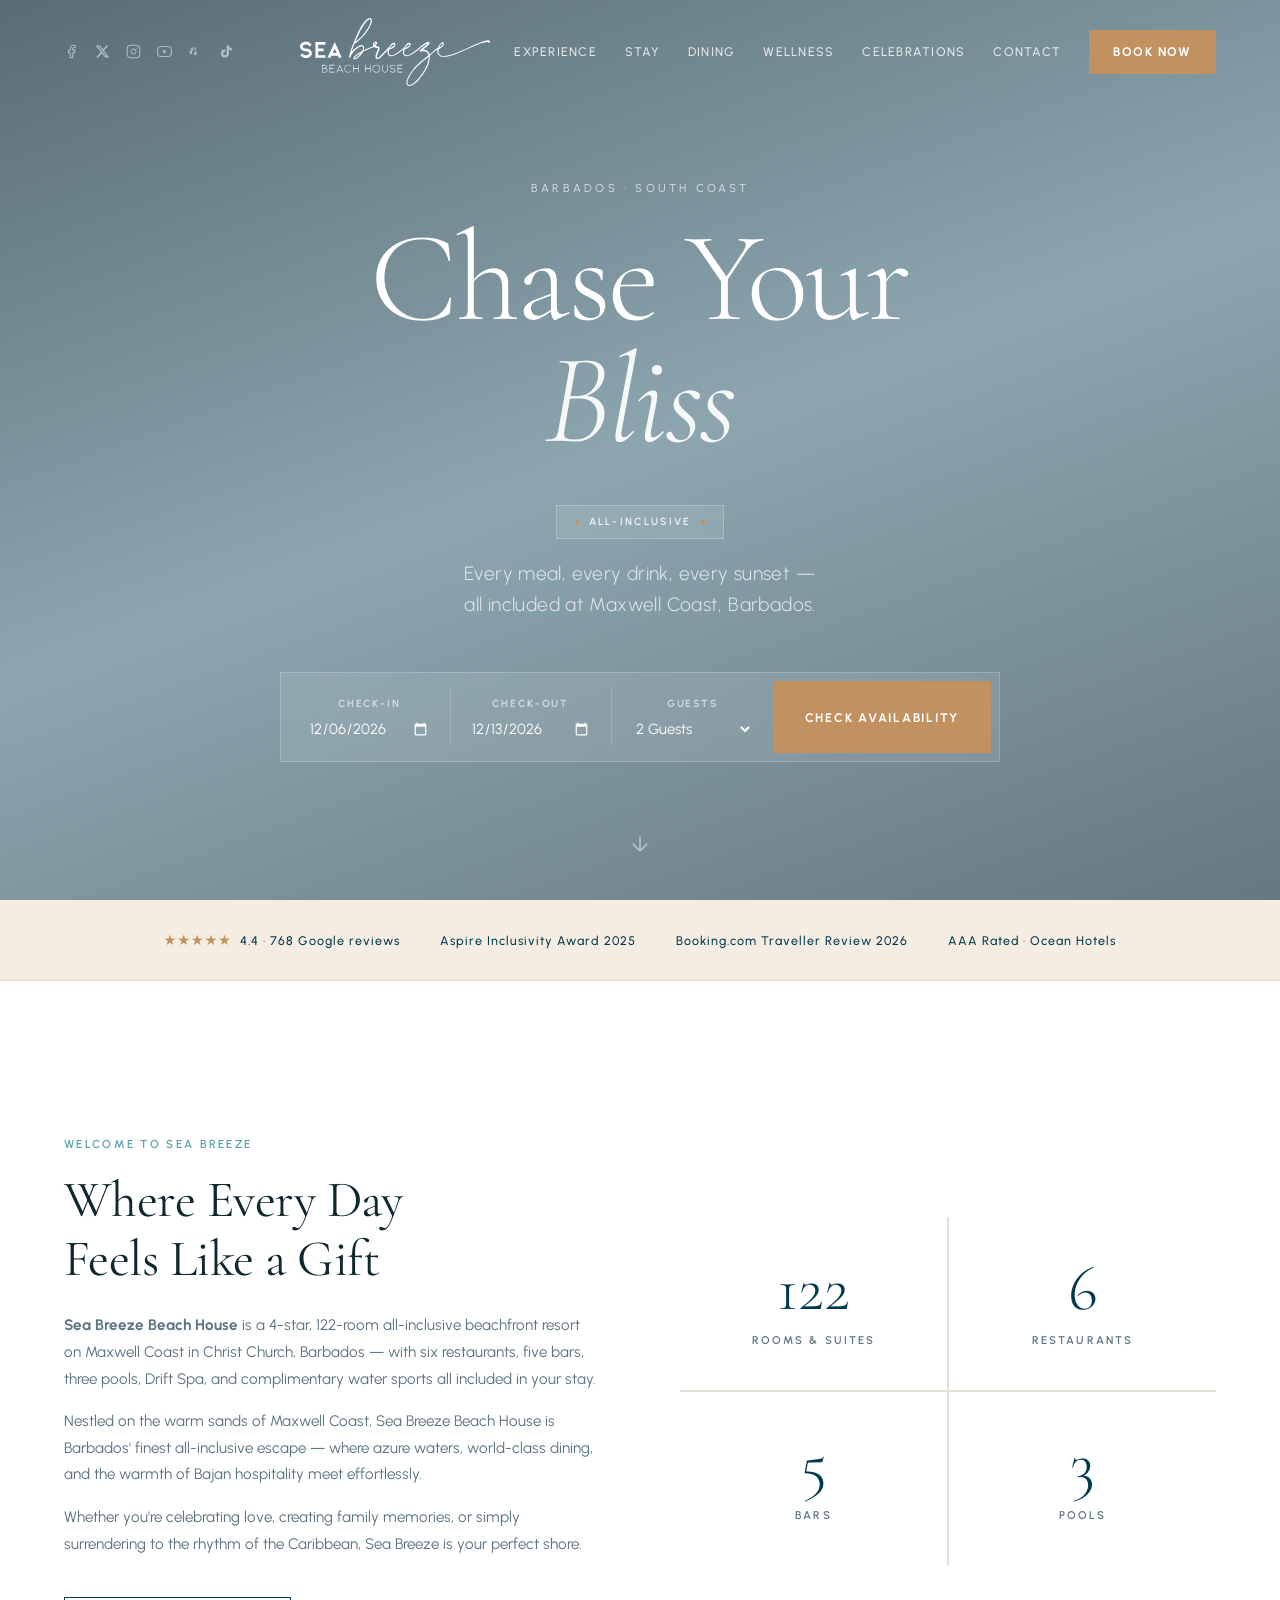
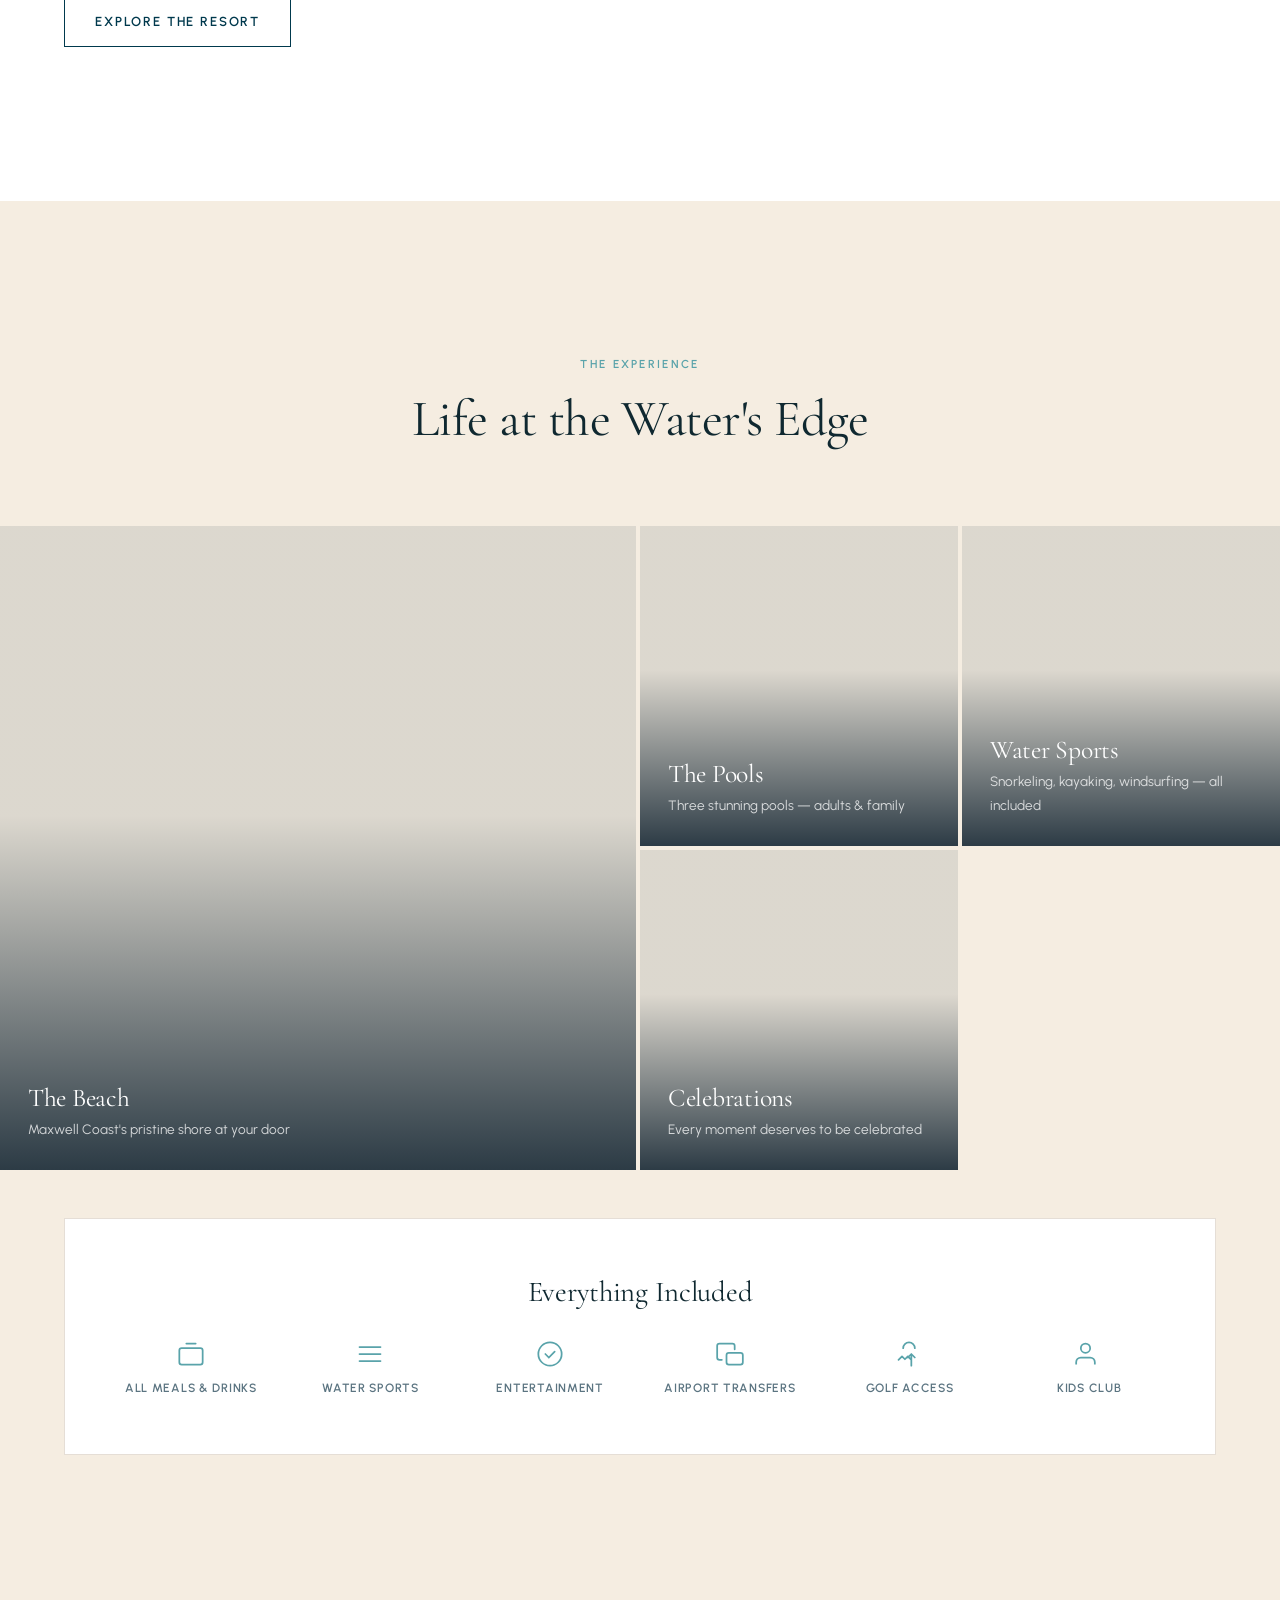
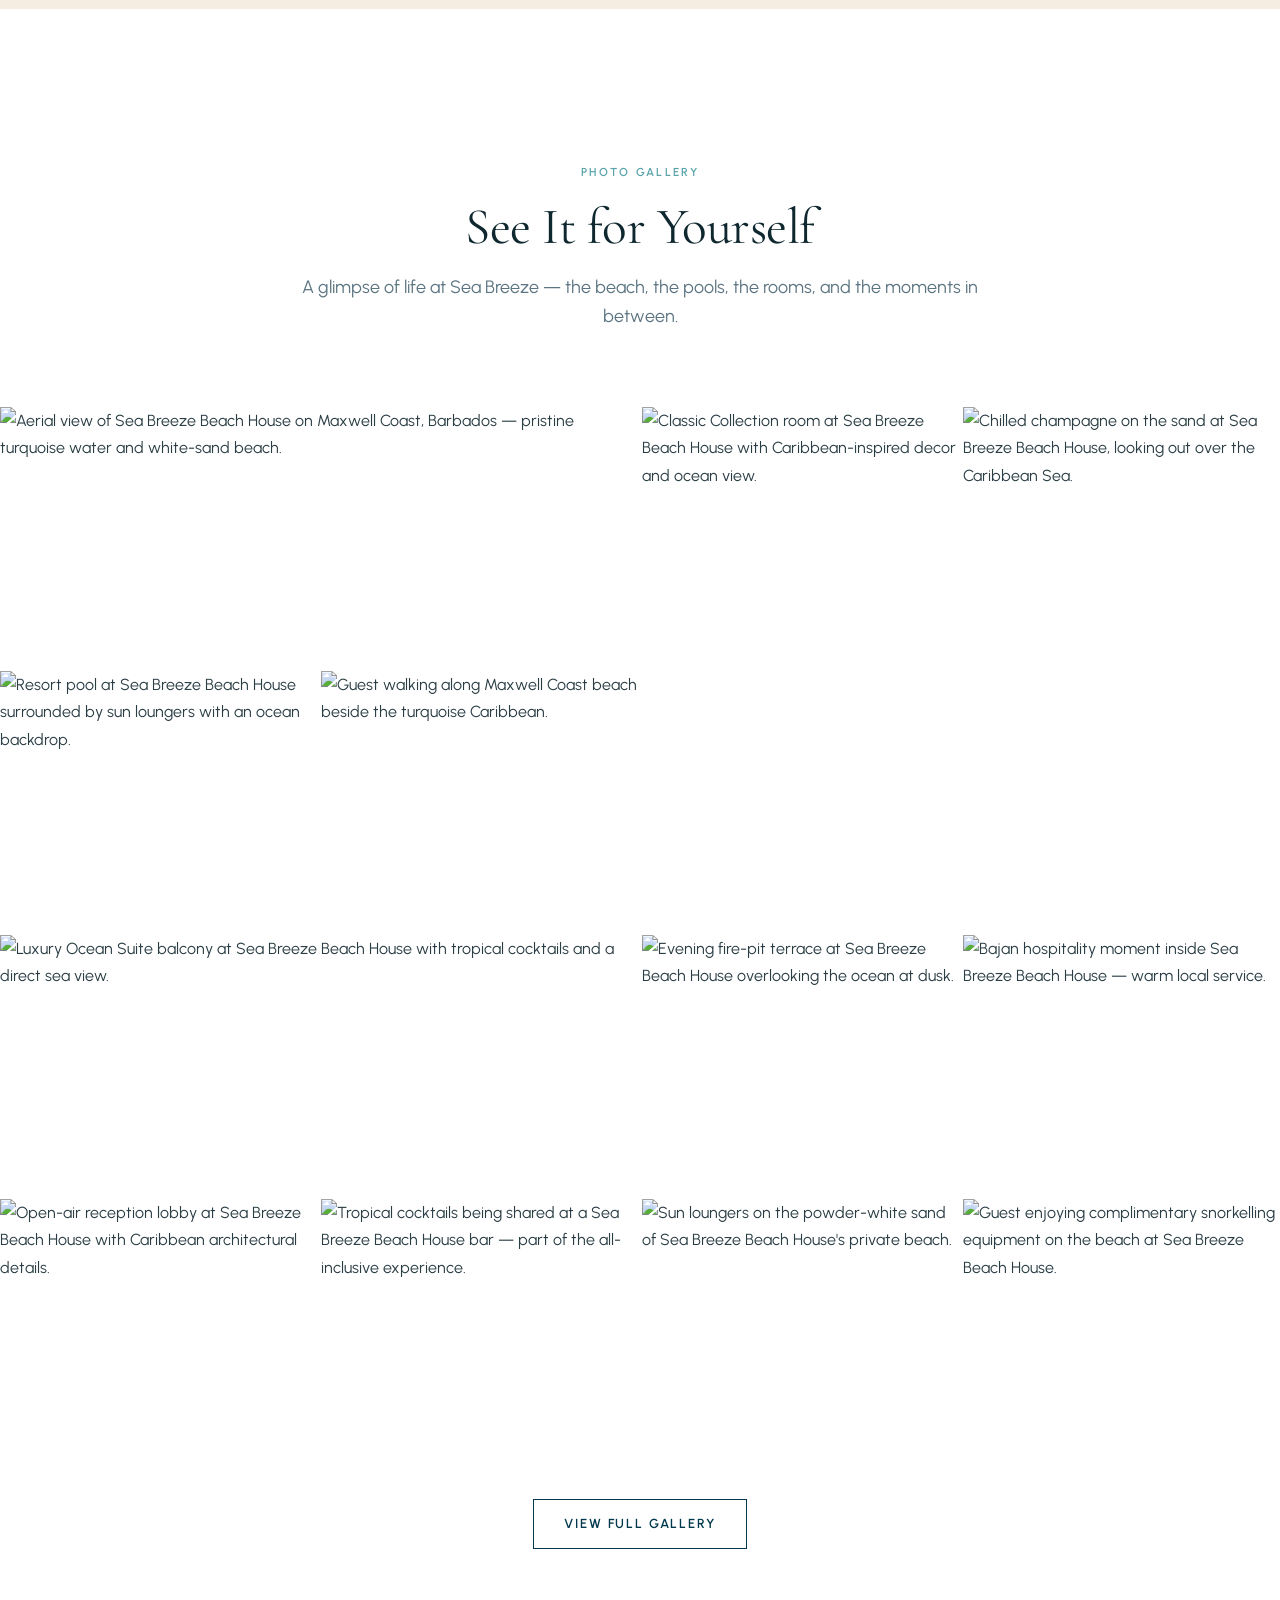
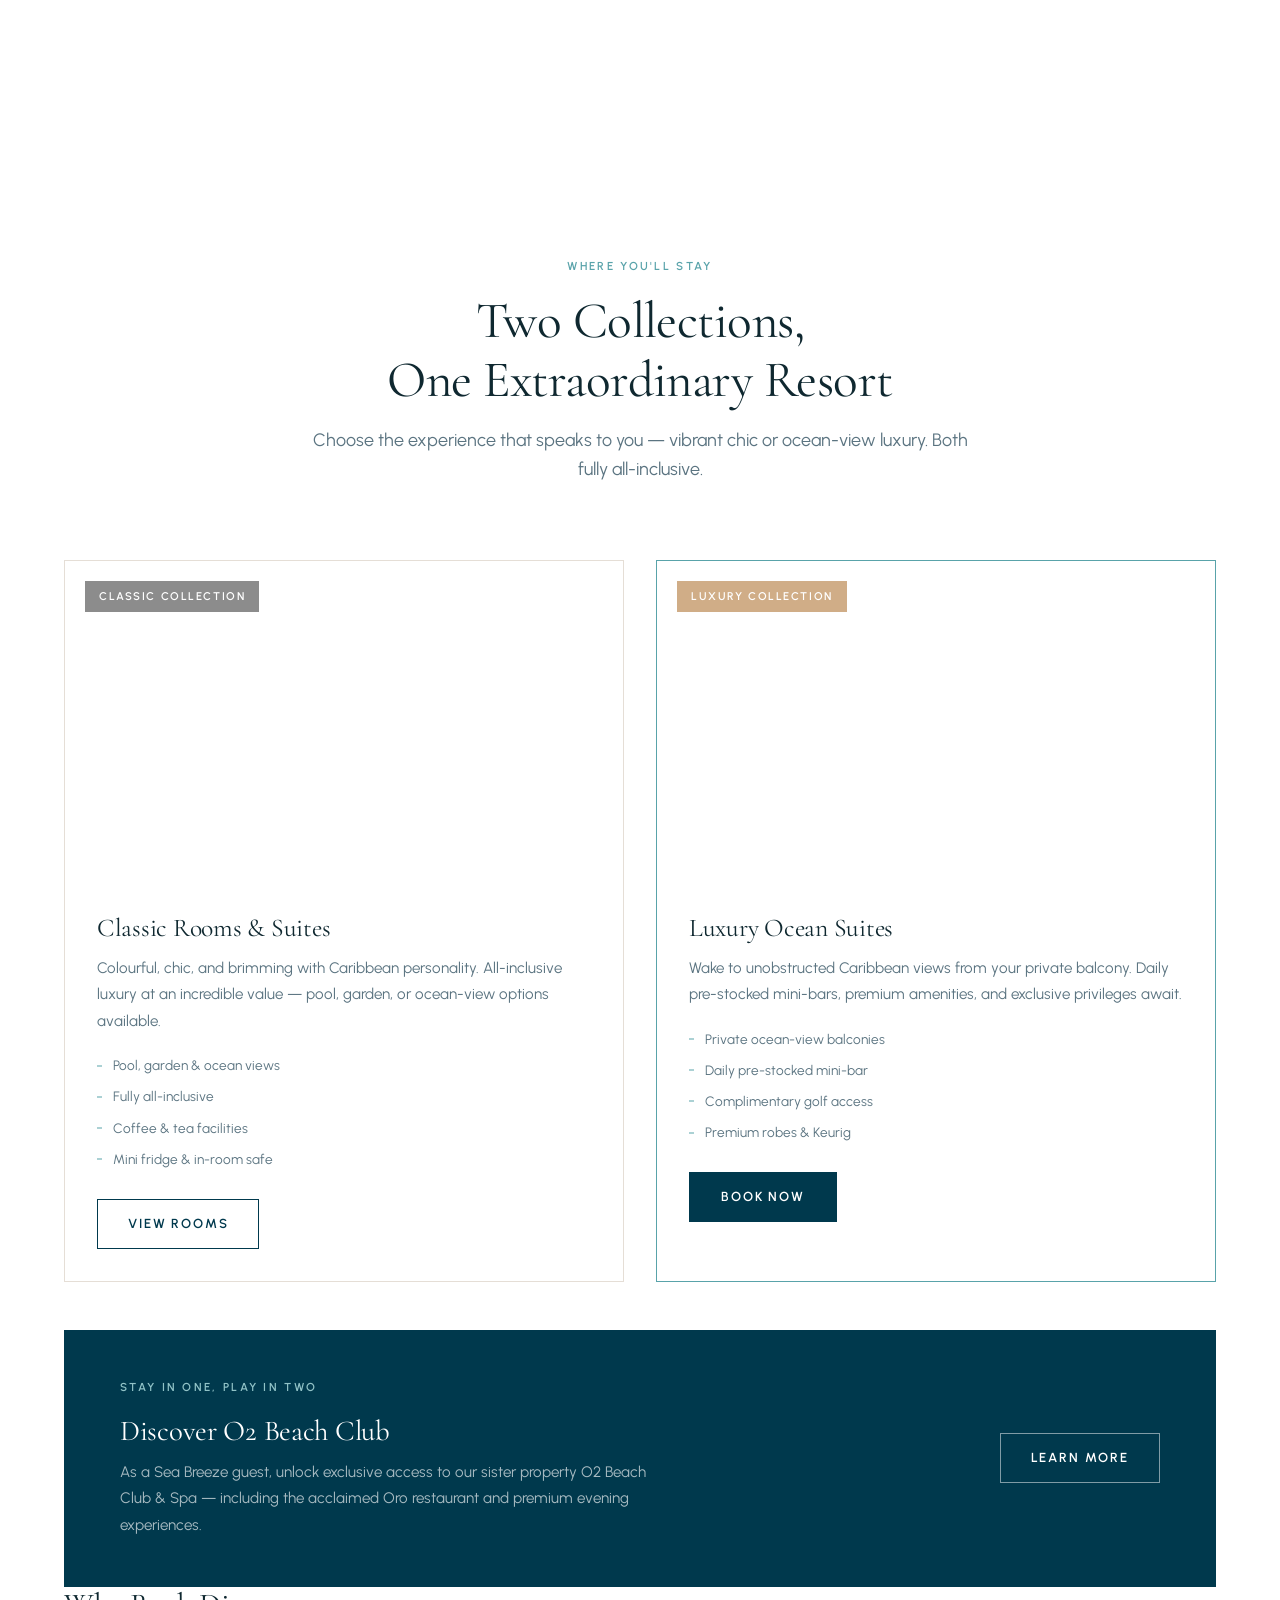
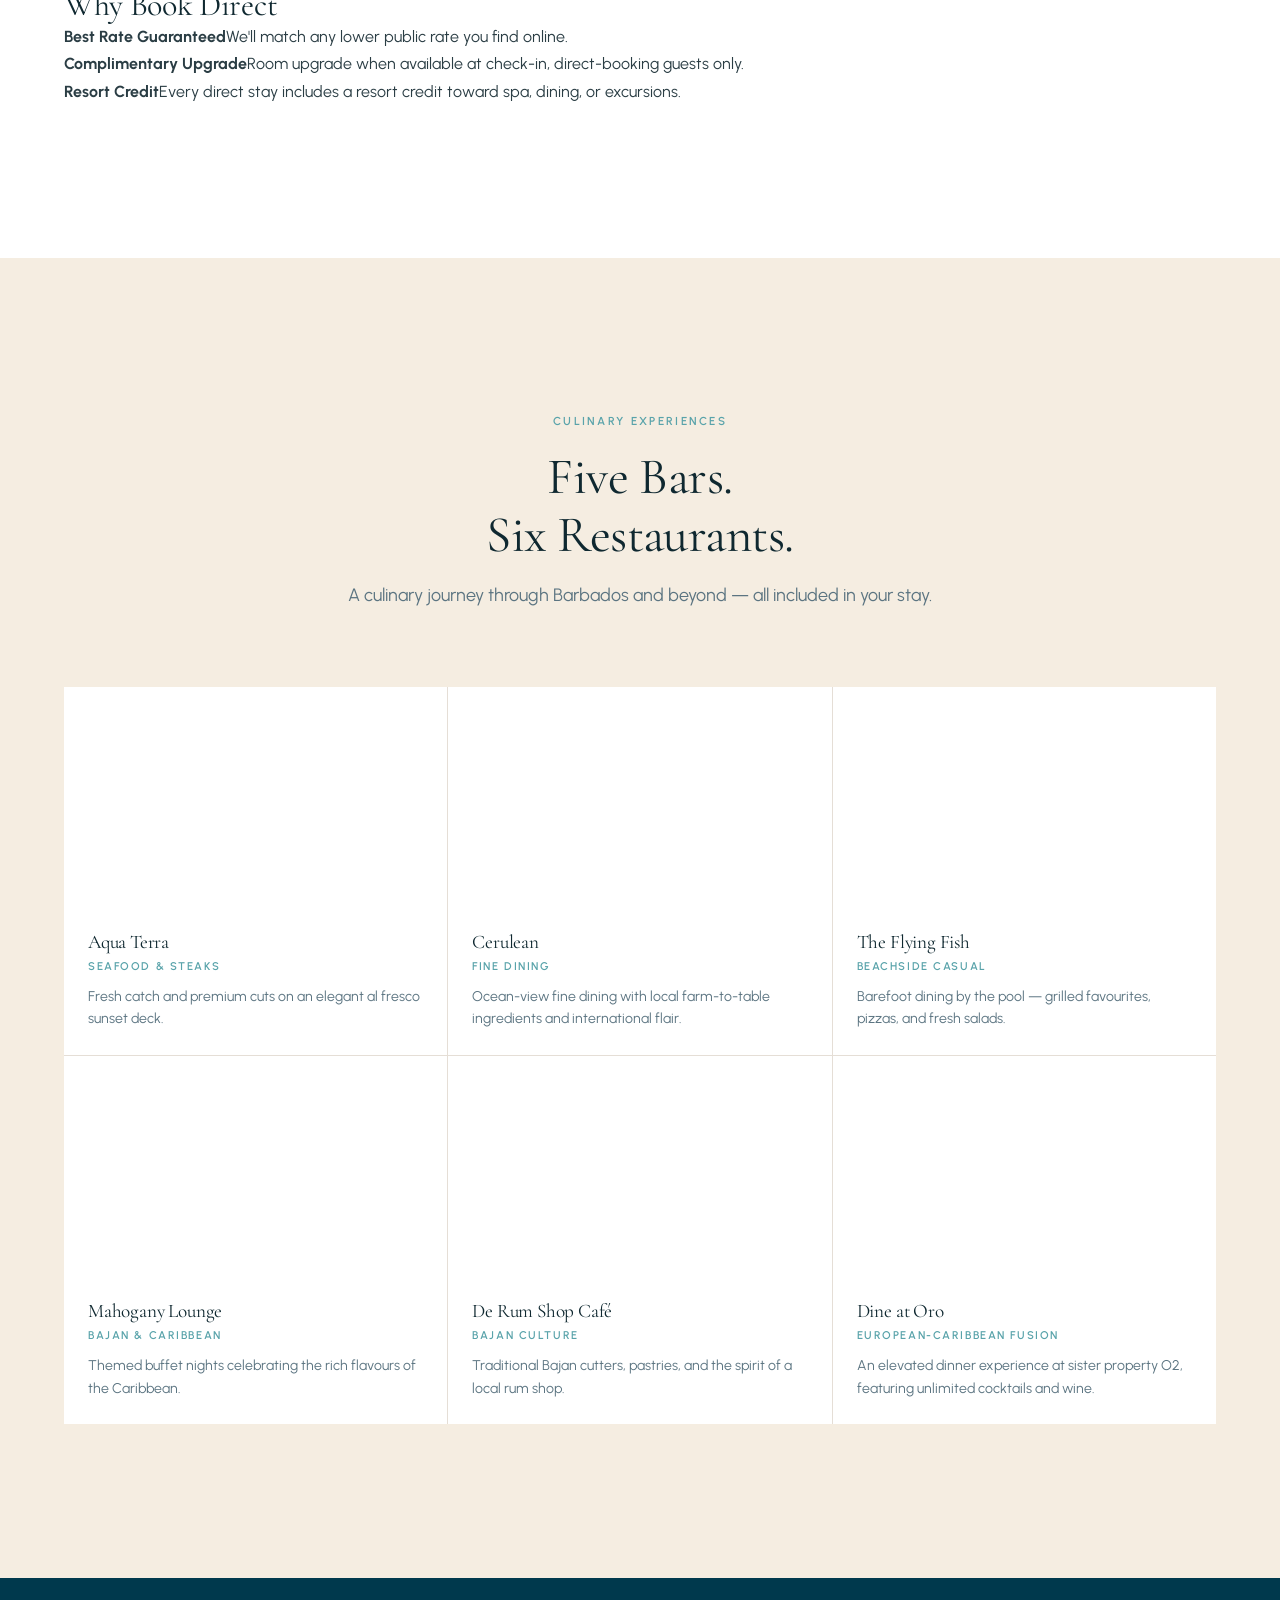
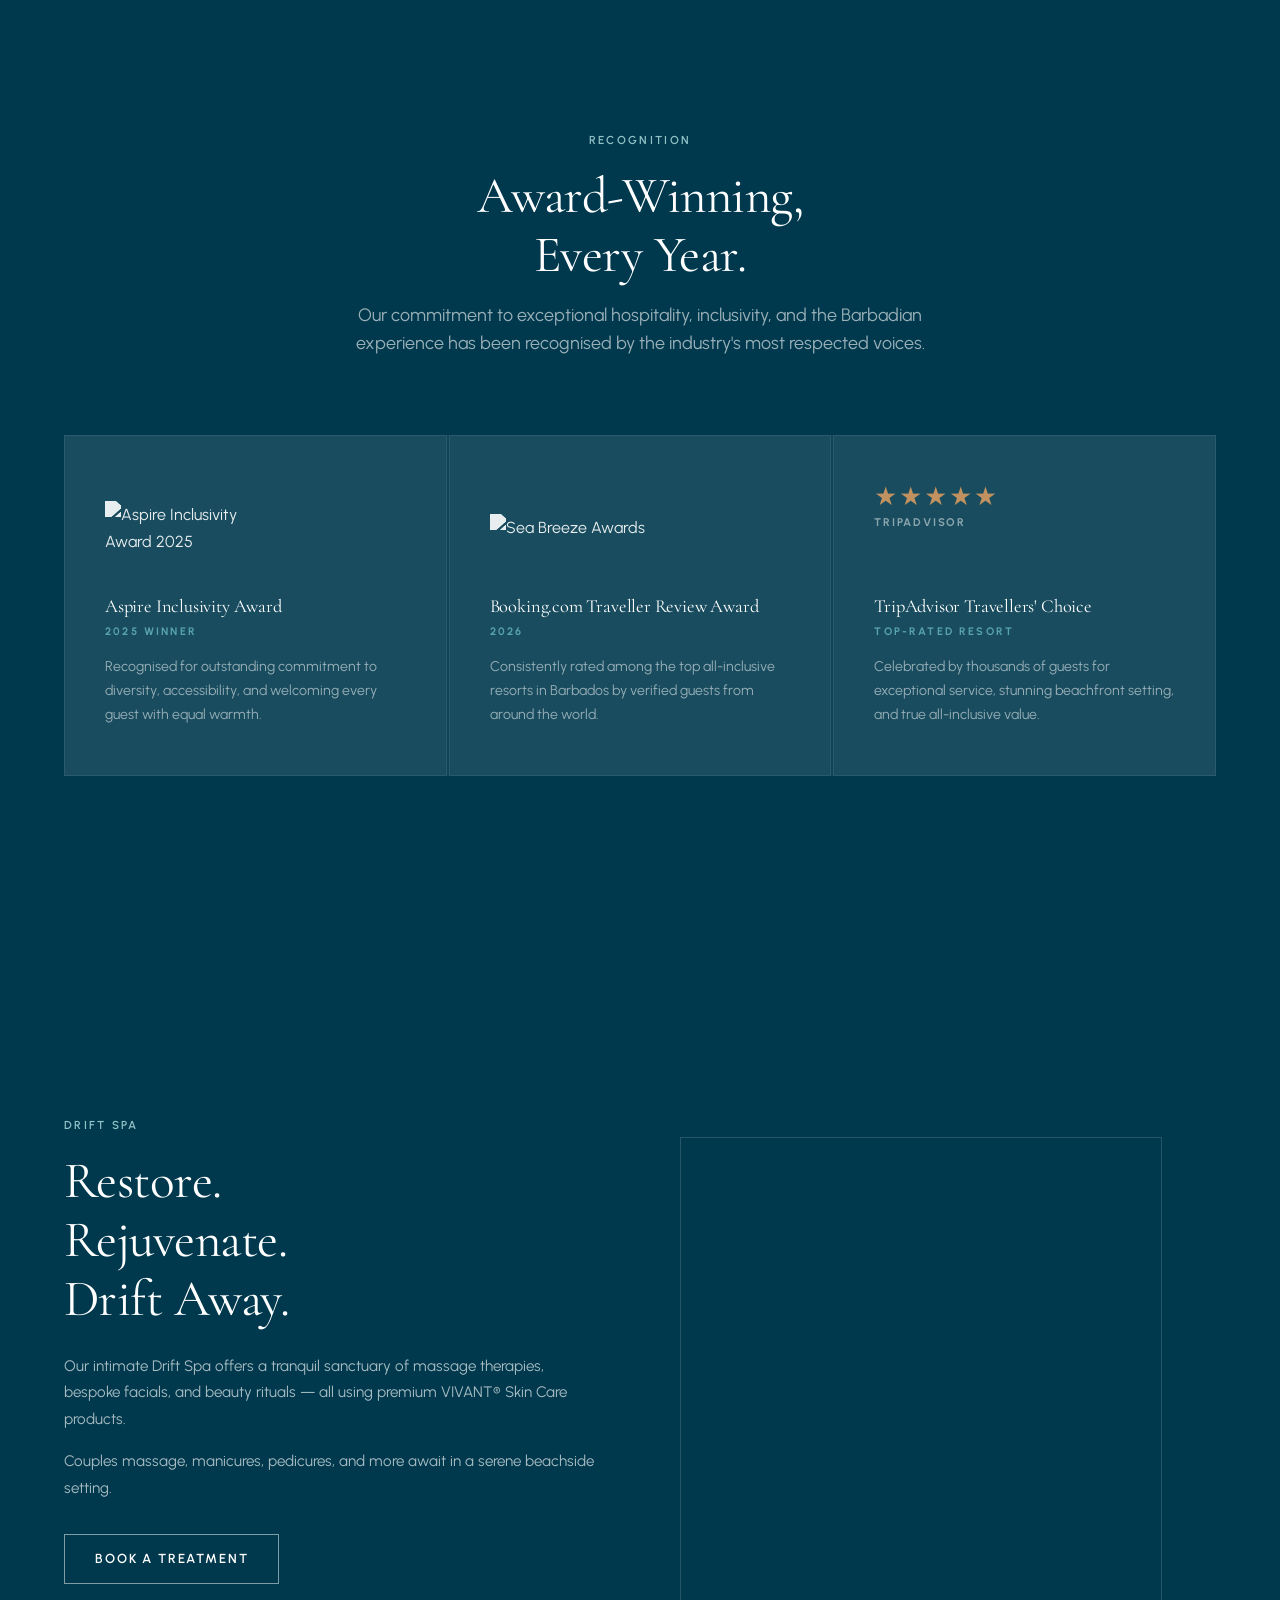
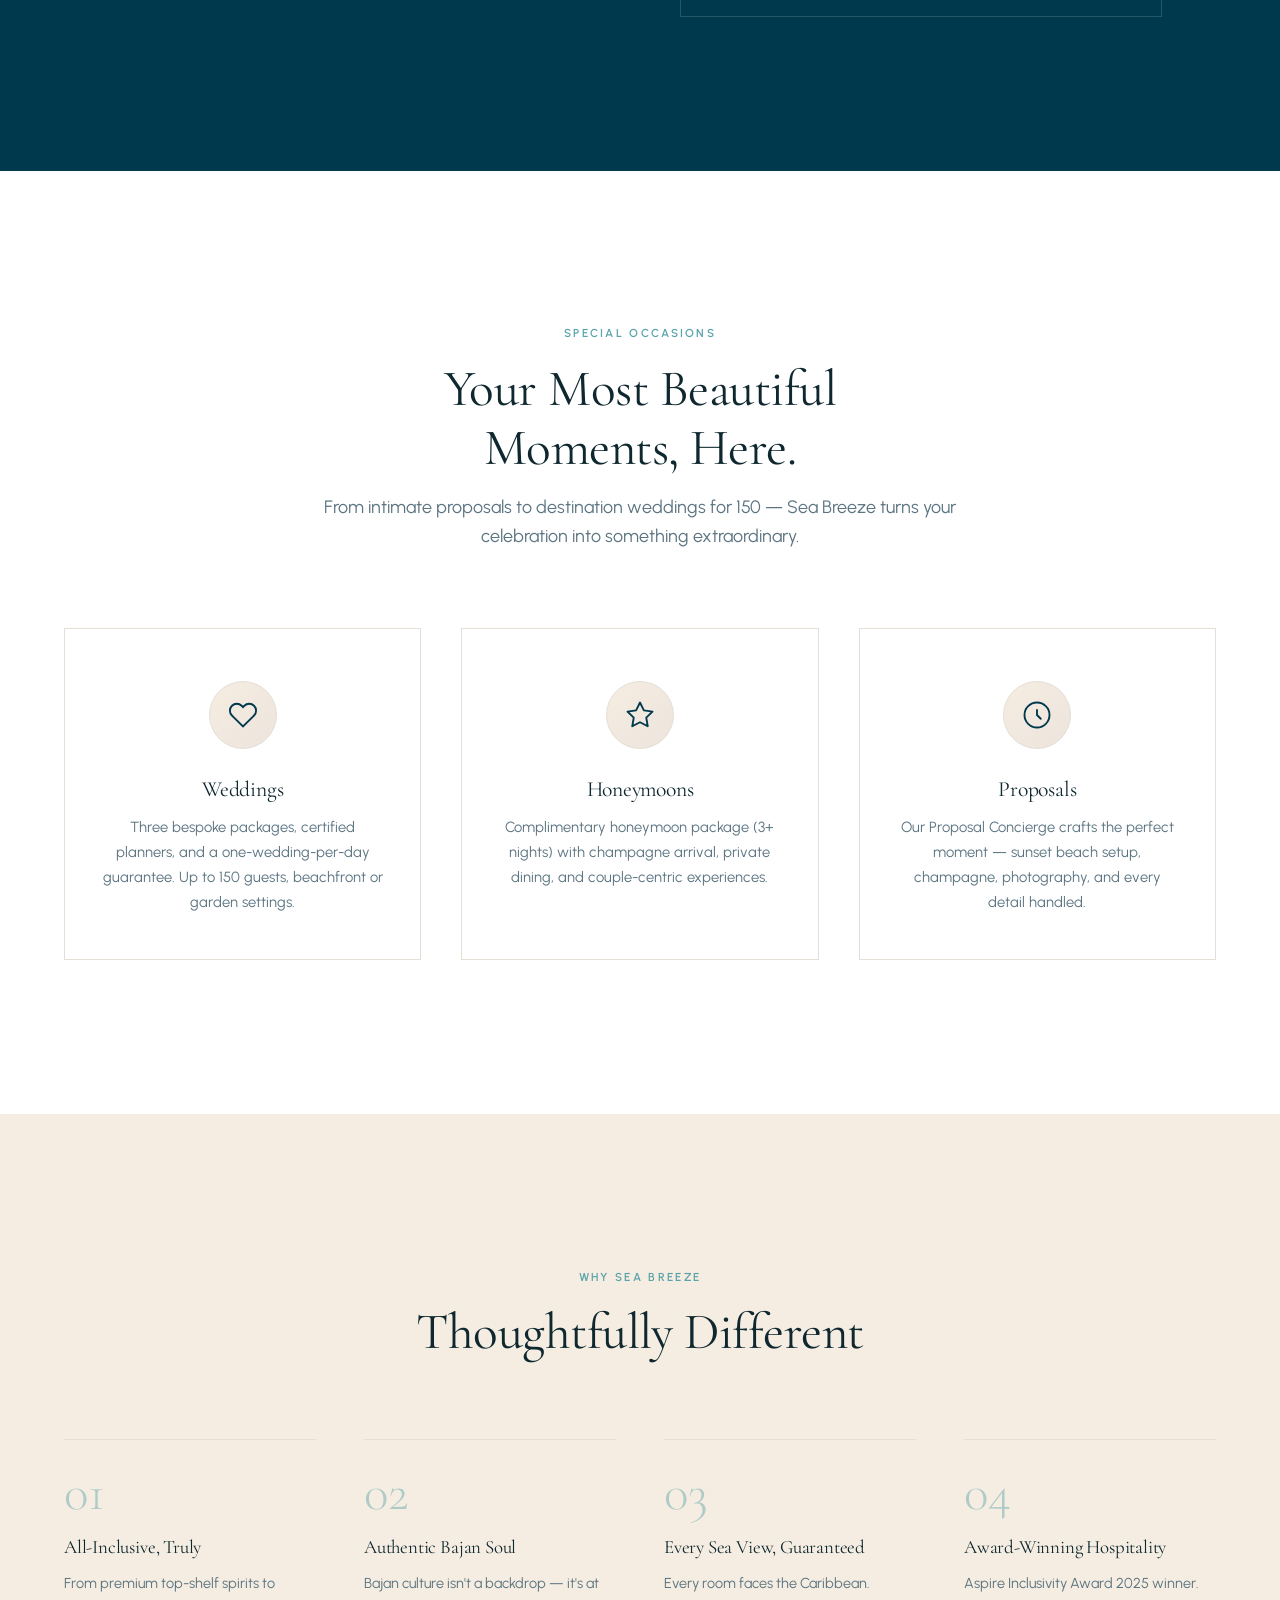
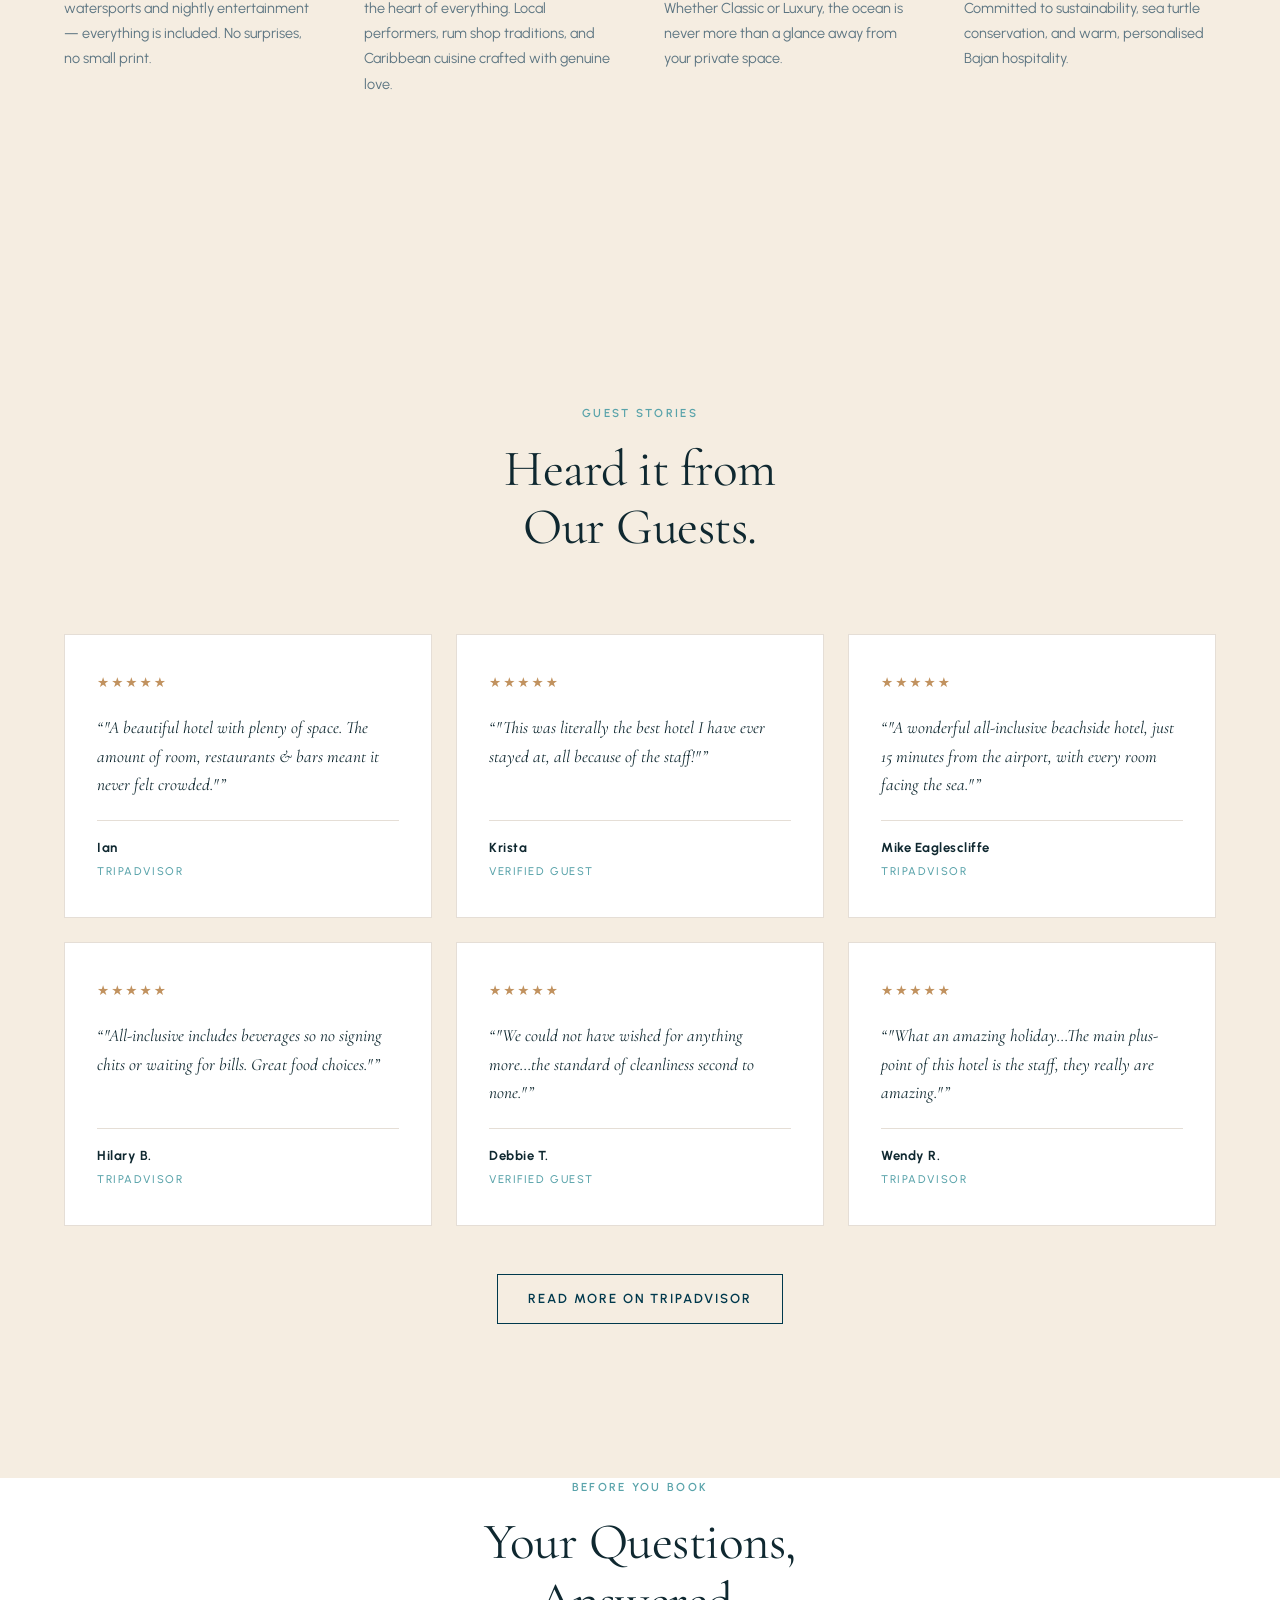
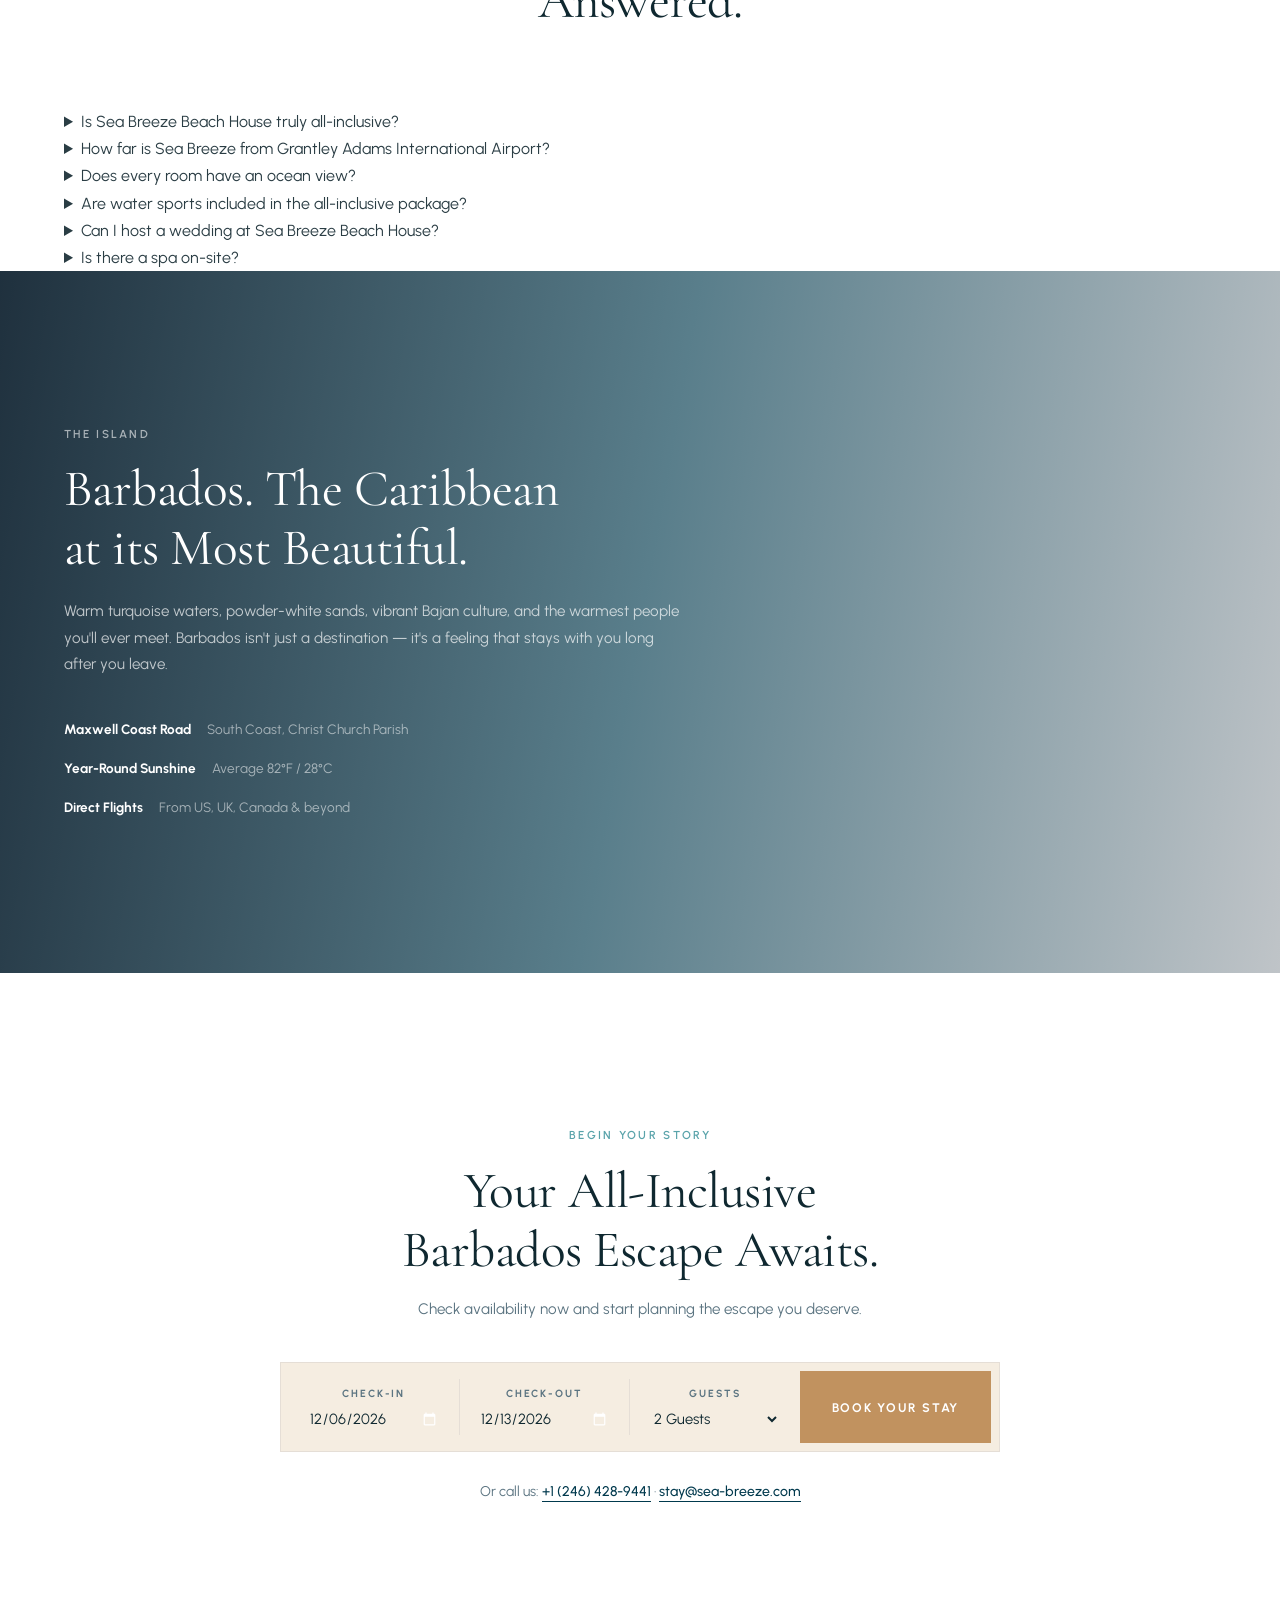
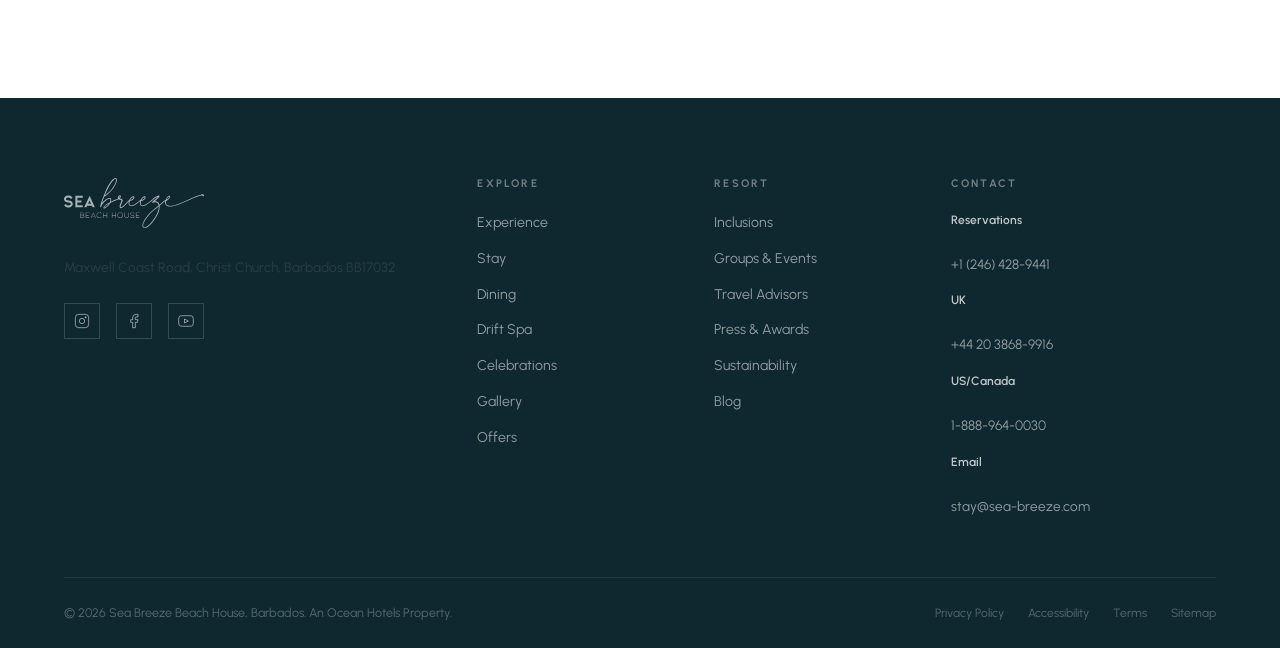
==== commit a8ca7330: "revert: restore V1 hero + fonts, keep Lenis/reveal motion system - Fonts: back to Cormorant Garamond" ====
--- a/index.html
+++ b/index.html
@@ -42,8 +42,8 @@
   <!-- Preload hero image for fast first paint -->
   <link rel="preload" as="image" href="https://symphony.cdn.tambourine.com/sea-breeze-beach-house/media/seabreezebeachhouse-05-resort-01-header-6333221d8c4ec.jpeg" />
 
-  <!-- Fonts — art-tier pairing: Fraunces (variable display serif) + Inter (body) -->
-  <link href="https://fonts.googleapis.com/css2?family=Fraunces:ital,opsz,wght,SOFT@0,9..144,300..700,0..100;1,9..144,300..700,0..100&family=Inter:wght@300;400;500;600;700&display=swap" rel="stylesheet" />
+  <!-- Fonts — Cormorant Garamond (display serif) + Urbanist (body) -->
+  <link href="https://fonts.googleapis.com/css2?family=Cormorant+Garamond:ital,wght@0,300;0,400;0,500;0,600;1,300;1,400&family=Urbanist:wght@300;400;500;600;700&display=swap" rel="stylesheet" />
   <link rel="stylesheet" href="styles.css" />
 
   <!-- Motion stack: GSAP + ScrollTrigger + Lenis. Defer so nothing blocks LCP.
@@ -310,9 +310,9 @@
        Poster shows while video loads or on devices that cannot autoplay.
        Image source: Sea Breeze CDN — resort pool/aerial view
   ============================================================ -->
-  <section class="hero" id="hero" data-parallax>
-
-    <div class="hero-video-wrap" data-parallax-target>
+  <section class="hero" id="hero">
+
+    <div class="hero-video-wrap">
       <video
         class="hero-video"
         autoplay
@@ -323,49 +323,39 @@
       >
         <source src="https://symphony.cdn.tambourine.com/sea-breeze-beach-house/media/seabreezebeachhouse_video_hero-1-6322235255cbb.mp4" type="video/mp4" />
       </video>
-      <!-- Palette-tuned gradient wash (not stock black): ink veil at the
-           foot, seafoam spotlight behind the headline, soft coral bloom
-           at the bottom-right rule of thirds. Sits above the video. -->
-      <div class="hero-overlay" aria-hidden="true"></div>
-      <div class="hero-grain" aria-hidden="true"></div>
+      <div class="hero-overlay"></div>
     </div>
 
     <!-- HERO CONTENT -->
     <div class="hero-content">
 
-      <p class="hero-eyebrow"><span class="eyebrow-dot" aria-hidden="true"></span>Barbados · Maxwell Coast</p>
-
-      <h1 class="hero-headline" data-split data-text="Chase your bliss">
-        Chase your bliss
-      </h1>
+      <p class="hero-eyebrow">Barbados · South Coast</p>
+
+      <h1 class="hero-headline">Chase Your<br /><em>Bliss</em></h1>
       <span class="sr-only">Sea Breeze Beach House — All-Inclusive Beachfront Resort, Maxwell Coast, Barbados</span>
 
-      <p class="hero-tagline reveal reveal-slow">
-        Every meal, every drink, every sunset — all included,
-        <em>on the sand at Maxwell Coast.</em>
-      </p>
-
-      <div class="hero-ctas reveal reveal-slow">
-        <a href="#booking" class="btn-brand btn-brand--primary">
-          Check Availability
-          <svg class="btn-arrow" viewBox="0 0 20 20" aria-hidden="true" fill="none"><path d="M3 10h14m0 0-5-5m5 5-5 5" stroke="currentColor" stroke-width="1.6" stroke-linecap="round" stroke-linejoin="round"/></svg>
-        </a>
-        <a href="#accommodations" class="btn-brand btn-brand--ghost">Explore the Property</a>
-      </div>
-
-      <!-- BOOKING WIDGET — liquid-glass frosted panel -->
-      <div class="booking-widget glass" id="booking" role="search" aria-label="Check room availability">
+      <!-- All-inclusive glass block — sits between headline and tagline -->
+      <div class="hero-badge">
+        <span class="badge-dot"></span>
+        All-Inclusive
+        <span class="badge-dot"></span>
+      </div>
+
+      <p class="hero-tagline">Every meal, every drink, every sunset —<br />all included at Maxwell Coast, Barbados.</p>
+
+      <!-- BOOKING WIDGET — Glass / frosted-glass style -->
+      <div class="booking-widget" id="booking" role="search" aria-label="Check room availability">
         <div class="booking-fields">
           <div class="booking-field">
             <label for="checkin">Check-in</label>
             <input type="date" id="checkin" aria-label="Check-in date" />
           </div>
-          <div class="booking-divider" aria-hidden="true"></div>
+          <div class="booking-divider"></div>
           <div class="booking-field">
             <label for="checkout">Check-out</label>
             <input type="date" id="checkout" aria-label="Check-out date" />
           </div>
-          <div class="booking-divider" aria-hidden="true"></div>
+          <div class="booking-divider"></div>
           <div class="booking-field">
             <label for="guests">Guests</label>
             <select id="guests" aria-label="Number of guests">
@@ -376,72 +366,31 @@
               <option>5+ Guests</option>
             </select>
           </div>
-          <button class="btn-check-avail" aria-label="Check availability and book your stay">
-            <span>Check Availability</span>
-            <svg viewBox="0 0 20 20" aria-hidden="true" fill="none"><path d="M3 10h14m0 0-5-5m5 5-5 5" stroke="currentColor" stroke-width="1.6" stroke-linecap="round" stroke-linejoin="round"/></svg>
-          </button>
-        </div>
-      </div>
-    </div>
-
-    <!-- Compass-rose scroll indicator (subtle vintage nautical flare) -->
-    <a href="#welcome" class="hero-scroll" aria-label="Scroll to discover more">
-      <span class="hero-scroll-label">Scroll</span>
-      <span class="compass" aria-hidden="true">
-        <svg viewBox="0 0 64 64" fill="none">
-          <circle cx="32" cy="32" r="27" stroke="currentColor" stroke-width="1" opacity="0.55" />
-          <circle cx="32" cy="32" r="21" stroke="currentColor" stroke-width="0.6" stroke-dasharray="2 3" opacity="0.55" />
-          <g class="compass-needle">
-            <path d="M32 10 L35 32 L32 30 L29 32 Z" fill="currentColor" opacity="0.95"/>
-            <path d="M32 54 L35 32 L32 34 L29 32 Z" fill="currentColor" opacity="0.35"/>
-          </g>
-          <g opacity="0.75" font-family="serif" font-size="6" fill="currentColor">
-            <text x="32" y="9"  text-anchor="middle">N</text>
-            <text x="57" y="34" text-anchor="middle">E</text>
-            <text x="32" y="60" text-anchor="middle">S</text>
-            <text x="7"  y="34" text-anchor="middle">W</text>
-          </g>
-        </svg>
-      </span>
+          <button class="btn-check-avail" aria-label="Check availability and book your stay">Check Availability</button>
+        </div>
+      </div>
+    </div>
+
+    <!-- Scroll indicator -->
+    <a href="#welcome" class="hero-scroll" aria-label="Scroll down">
+      <svg width="24" height="24" viewBox="0 0 24 24" fill="none" aria-hidden="true">
+        <path d="M12 5v14M5 12l7 7 7-7" stroke="currentColor" stroke-width="1.5" stroke-linecap="round" stroke-linejoin="round"/>
+      </svg>
     </a>
   </section>
 
   <!-- ============================================================
-       TRUST STRIP — liquid-glass rating pills (4 platforms).
-       Trademark-safe: platform is cited, not a brand logo asset.
-       Each pill stagger-reveals on scroll via .reveal.
-  ============================================================ -->
-  <section class="trust-strip" aria-label="Guest ratings across booking platforms">
+       TRUST STRIP — Visible social proof directly below hero.
+       Surfaces the 4.4★ / 768 reviews / awards that research
+       flagged as "invisible on the current site".
+  ============================================================ -->
+  <section class="trust-strip" aria-label="Trust and recognition">
     <div class="container">
       <ul class="trust-row" role="list">
-        <li class="reveal" style="--i:0">
-          <a class="trust-pill glass-pill" href="https://www.google.com/search?q=Sea+Breeze+Beach+House+Barbados+reviews" target="_blank" rel="noopener" aria-label="See our 4.4-star Google reviews — 768 reviews">
-            <span class="trust-dot" data-platform="google" aria-hidden="true"></span>
-            <span class="trust-rating"><span class="trust-star" aria-hidden="true">★</span>4.4</span>
-            <span class="trust-meta"><span class="trust-platform">Google</span><span class="trust-count">768 reviews</span></span>
-          </a>
-        </li>
-        <li class="reveal" style="--i:1">
-          <a class="trust-pill glass-pill" href="https://www.tripadvisor.com/Hotel_Review-g293871-d593066-Reviews-Sea_Breeze_Beach_House-Saint_Lawrence_Gap_Christ_Church_Parish_Barbados.html" target="_blank" rel="noopener" aria-label="Read our Tripadvisor reviews — 4.5 stars, Travellers' Choice">
-            <span class="trust-dot" data-platform="tripadvisor" aria-hidden="true"></span>
-            <span class="trust-rating"><span class="trust-star" aria-hidden="true">★</span>4.5</span>
-            <span class="trust-meta"><span class="trust-platform">Tripadvisor</span><span class="trust-count">Travellers' Choice</span></span>
-          </a>
-        </li>
-        <li class="reveal" style="--i:2">
-          <a class="trust-pill glass-pill" href="https://www.booking.com/hotel/bb/sea-breeze-beach-house.html" target="_blank" rel="noopener" aria-label="Booking.com Traveller Review Award 2026 — 9.1 out of 10">
-            <span class="trust-dot" data-platform="booking" aria-hidden="true"></span>
-            <span class="trust-rating">9.1</span>
-            <span class="trust-meta"><span class="trust-platform">Booking.com</span><span class="trust-count">Traveller Award 2026</span></span>
-          </a>
-        </li>
-        <li class="reveal" style="--i:3">
-          <a class="trust-pill glass-pill" href="#awards" aria-label="See our Aspire Inclusivity Award 2025">
-            <span class="trust-dot" data-platform="aspire" aria-hidden="true"></span>
-            <span class="trust-rating">2025</span>
-            <span class="trust-meta"><span class="trust-platform">Aspire</span><span class="trust-count">Inclusivity Award</span></span>
-          </a>
-        </li>
+        <li><span class="trust-stars" aria-hidden="true">★★★★★</span><span>4.4 · 768 Google reviews</span></li>
+        <li><span>Aspire Inclusivity Award 2025</span></li>
+        <li><span>Booking.com Traveller Review 2026</span></li>
+        <li><span>AAA Rated · Ocean Hotels</span></li>
       </ul>
     </div>
   </section>
--- a/styles.css
+++ b/styles.css
@@ -45,10 +45,10 @@
   --bg-dark:  var(--ink);
 
   /* === TYPE === */
-  --font-display: 'Fraunces', 'Playfair Display', Georgia, serif;
-  --font-body:    'Inter', system-ui, -apple-system, BlinkMacSystemFont, 'Segoe UI', Roboto, sans-serif;
+  --font-display: 'Cormorant Garamond', Georgia, serif;
+  --font-body:    'Urbanist', system-ui, -apple-system, BlinkMacSystemFont, 'Segoe UI', Roboto, sans-serif;
   --font-mono:    ui-monospace, 'SF Mono', 'JetBrains Mono', Menlo, monospace;
-  --display-settings: 'opsz' 144, 'SOFT' 50, 'WONK' 0;
+  --display-settings: normal;
 
   /* Type ramp — fluid, editorial */
   --fs-hero:    clamp(4rem, 9vw, 8.5rem);
@@ -106,15 +106,15 @@
   --dur-slow:    600ms;
   --dur-cinema:  900ms;
 
-  /* === LEGACY ALIASES (tokens being migrated; removed in phase 7) === */
-  --deep-teal:   var(--ink);
-  --mid-teal:    var(--ink-deep);
-  --teal-accent: var(--seafoam-deep);
-  --teal-light:  var(--seafoam-soft);
-  --gold:        var(--gold-sand);
-  --gold-light:  var(--gold-sand-soft);
-  --cream-dark:  var(--cream-deep);
-  --sand:        var(--cream-deep);
+  /* === V1 palette (reverted per user request — old look) === */
+  --deep-teal:   #00394D;
+  --mid-teal:    #1D4B5B;
+  --teal-accent: #59a3aa;
+  --teal-light:  #91c3c7;
+  --gold:        #c1925f;
+  --gold-light:  #d4a96f;
+  --cream-dark:  #ede5dd;
+  --sand:        #e5ded6;
 }
 
 /* ----------------------------------------------------------------
@@ -148,13 +148,12 @@
 a { color: inherit; text-decoration: none; }
 a:focus-visible, button:focus-visible, input:focus-visible, select:focus-visible,
 summary:focus-visible, [role="button"]:focus-visible {
-  outline: 2px solid var(--seafoam);
-  outline-offset: 3px;
-  border-radius: 2px;
+  outline: 2px solid var(--teal-accent);
+  outline-offset: 2px;
 }
 button, input, select { font-family: inherit; }
 ul { list-style: none; }
-::selection { background: var(--seafoam-soft); color: var(--ink-deep); }
+::selection { background: var(--teal-light); color: var(--deep-teal); }
 
 /* ----------------------------------------------------------------
    TYPOGRAPHY
@@ -162,20 +161,19 @@
 h1, h2, h3, h4, h5 {
   font-family: var(--font-display);
   font-weight: 400;
-  line-height: 1.08;
-  letter-spacing: -0.025em;
-  color: var(--text-display);
-  font-variation-settings: var(--display-settings);
-}
-
-h1 { font-size: var(--fs-hero); font-weight: 300; letter-spacing: -0.035em; line-height: 0.98; }
-h2 { font-size: var(--fs-h2); letter-spacing: -0.028em; line-height: 1.04; }
-h3 { font-size: var(--fs-h3); letter-spacing: -0.02em; }
-h4 { font-size: var(--fs-h4); letter-spacing: -0.01em; }
-h5 { font-size: 0.8rem; font-family: var(--font-body); font-weight: 600; letter-spacing: 0.18em; text-transform: uppercase; color: var(--text-muted); }
-
-p { font-size: var(--fs-body); line-height: 1.72; color: var(--text-body); }
-em { font-style: italic; font-variation-settings: 'opsz' 14, 'SOFT' 100; }
+  line-height: 1.15;
+  letter-spacing: -0.01em;
+  color: var(--text-dark);
+}
+
+h1 { font-size: clamp(3.5rem, 7vw, 7rem); font-weight: 300; }
+h2 { font-size: clamp(2.4rem, 4vw, 4rem); }
+h3 { font-size: clamp(1.8rem, 2.5vw, 2.4rem); }
+h4 { font-size: clamp(1.2rem, 1.8vw, 1.5rem); }
+h5 { font-size: 0.8rem; font-family: var(--font-body); font-weight: 700; letter-spacing: 0.15em; text-transform: uppercase; }
+
+p { font-size: clamp(0.95rem, 1.1vw, 1.05rem); line-height: 1.75; color: var(--text-body); }
+em { font-style: italic; }
 
 /* Editorial drop-cap (used in phase 3 intro) */
 .dropcap::first-letter {
@@ -189,30 +187,20 @@
   color: var(--coral);
 }
 
-/* Eyebrow / section label — also used as vintage-cartographer caption */
+/* Eyebrow / section label */
 .section-label,
 .eyebrow {
-  display: inline-flex;
-  align-items: center;
-  gap: 10px;
+  display: block;
   font-family: var(--font-body);
-  font-size: var(--fs-eyebrow);
+  font-size: 0.72rem;
   font-weight: 600;
-  letter-spacing: 0.22em;
+  letter-spacing: 0.2em;
   text-transform: uppercase;
-  color: var(--seafoam-deep);
-  margin-bottom: 18px;
-}
-.section-label::before,
-.eyebrow::before {
-  content: "";
-  width: 28px;
-  height: 1px;
-  background: currentColor;
-  opacity: 0.7;
+  color: var(--teal-accent);
+  margin-bottom: 16px;
 }
 .section-label.light,
-.eyebrow.light { color: var(--seafoam-soft); }
+.eyebrow.light { color: rgba(255,255,255,0.6); }
 
 .section-header {
   text-align: center;
@@ -659,7 +647,7 @@
 }
 
 /* ----------------------------------------------------------------
-   HERO — art-tier liquid glass + subtle vintage cartographer flare
+   HERO
 ---------------------------------------------------------------- */
 .hero {
   position: relative;
@@ -668,7 +656,6 @@
   align-items: center;
   justify-content: center;
   overflow: hidden;
-  background: var(--ink-veil);
 }
 
 .hero-video-wrap {
@@ -682,480 +669,207 @@
   height: 100%;
   object-fit: cover;
   object-position: center;
-  will-change: transform;
-}
-
-/* Palette-tuned overlay — NOT stock black.
-   Layer 1: ink veil anchoring the foot for legibility.
-   Layer 2: seafoam spotlight behind the headline (top-left bias).
-   Layer 3: soft coral bloom at the bottom-right rule of thirds. */
+}
+
 .hero-overlay {
   position: absolute;
   inset: 0;
-  pointer-events: none;
-  background:
-    radial-gradient(60% 45% at 78% 82%, rgba(228, 107, 96, 0.18) 0%, rgba(228, 107, 96, 0) 60%),
-    radial-gradient(55% 50% at 28% 32%, rgba(78, 205, 196, 0.22) 0%, rgba(78, 205, 196, 0) 60%),
-    linear-gradient(180deg, rgba(4, 25, 43, 0.18) 0%, rgba(4, 25, 43, 0.25) 35%, rgba(4, 25, 43, 0.72) 100%);
-  mix-blend-mode: normal;
-}
-
-/* SVG noise — adds tactile film grain without killing perf. */
-.hero-grain {
-  position: absolute;
-  inset: 0;
-  pointer-events: none;
-  opacity: 0.18;
-  mix-blend-mode: overlay;
-  background-image: url("data:image/svg+xml;utf8,<svg xmlns='http://www.w3.org/2000/svg' width='240' height='240'><filter id='n'><feTurbulence type='fractalNoise' baseFrequency='0.9' numOctaves='2' stitchTiles='stitch'/><feColorMatrix values='0 0 0 0 0 0 0 0 0 0 0 0 0 0 0 0 0 0 0.55 0'/></filter><rect width='100%25' height='100%25' filter='url(%23n)'/></svg>");
-  background-size: 240px 240px;
+  background: linear-gradient(
+    160deg,
+    rgba(0, 30, 45, 0.65) 0%,
+    rgba(0, 57, 77, 0.45) 50%,
+    rgba(0, 30, 45, 0.6) 100%
+  );
 }
 
 .hero-content {
   position: relative;
   z-index: 1;
   text-align: center;
-  padding: 140px var(--container-px) 96px;
-  max-width: 960px;
+  padding: 120px var(--container-px) 80px;
+  max-width: 880px;
   width: 100%;
 }
 
-/* Eyebrow — hairline dot prefix, Barbados · Maxwell Coast */
 .hero-eyebrow {
-  display: inline-flex;
-  align-items: center;
-  gap: 12px;
   font-family: var(--font-body);
   font-size: 0.72rem;
   font-weight: 500;
-  letter-spacing: 0.32em;
+  letter-spacing: 0.28em;
   text-transform: uppercase;
-  color: rgba(245, 237, 225, 0.78);
-  margin-bottom: 32px;
-}
-.hero-eyebrow .eyebrow-dot {
-  width: 6px;
-  height: 6px;
-  border-radius: 50%;
-  background: var(--seafoam);
-  box-shadow: 0 0 0 4px rgba(78, 205, 196, 0.18);
-  flex-shrink: 0;
-}
-
-/* Headline — Fraunces variable, optical-sized for display.
-   data-split script wraps each word in .split-word for a staggered
-   reveal. "bliss" picks up italic + SOFT axis for handwritten warmth. */
-.hero-headline {
-  font-family: var(--font-display);
-  font-size: clamp(4rem, 11vw, 10.5rem);
-  font-weight: 400;
-  font-variation-settings: "opsz" 144, "SOFT" 30, "WONK" 0;
-  line-height: 0.92;
-  letter-spacing: -0.035em;
-  color: var(--cream);
-  margin: 0 0 28px;
-  text-wrap: balance;
-}
-.hero-headline em {
-  font-style: italic;
-  font-weight: 400;
-  font-variation-settings: "opsz" 144, "SOFT" 100, "WONK" 1;
-  color: var(--seafoam-soft);
-}
-
-/* Tagline — pale cream, tight leading, vintage dashed underline under the em */
-.hero-tagline {
+  color: rgba(255,255,255,0.65);
+  margin-bottom: 20px;
+}
+
+/* All-inclusive glass pill — between headline and tagline */
+.hero-badge {
+  display: inline-flex;
+  align-items: center;
+  gap: 10px;
+  padding: 7px 18px;
+  background: rgba(255,255,255,0.1);
+  border: 1px solid rgba(255,255,255,0.22);
+  backdrop-filter: blur(12px);
+  -webkit-backdrop-filter: blur(12px);
   font-family: var(--font-body);
-  font-size: clamp(1rem, 1.3vw, 1.18rem);
-  font-weight: 300;
-  color: rgba(245, 237, 225, 0.82);
-  line-height: 1.65;
-  margin: 0 auto 44px;
-  max-width: 620px;
-  letter-spacing: 0.01em;
-}
-.hero-tagline em {
-  font-style: italic;
-  font-family: var(--font-display);
-  font-weight: 400;
-  color: var(--cream);
-  background-image: linear-gradient(to right, rgba(245,237,225,0.55) 55%, transparent 0);
-  background-repeat: repeat-x;
-  background-position: 0 100%;
-  background-size: 6px 1px;
-  padding-bottom: 4px;
-}
-
-/* ----------------------------------------------------------------
-   BTN-BRAND — unified button system (primary + ghost + arrow)
----------------------------------------------------------------- */
-.hero-ctas {
-  display: flex;
-  justify-content: center;
-  gap: 14px;
-  flex-wrap: wrap;
-  margin-bottom: 56px;
-}
-
-.btn-brand {
-  --btn-bg: var(--ink);
-  --btn-fg: var(--cream);
-  --btn-bd: var(--ink);
-  position: relative;
-  display: inline-flex;
-  align-items: center;
-  gap: 12px;
-  padding: 16px 28px;
-  font-family: var(--font-body);
-  font-size: 0.78rem;
-  font-weight: 600;
-  letter-spacing: 0.2em;
-  text-transform: uppercase;
-  text-decoration: none;
-  color: var(--btn-fg);
-  background: var(--btn-bg);
-  border: 1px solid var(--btn-bd);
-  border-radius: 999px;
-  cursor: pointer;
-  overflow: hidden;
-  transition:
-    transform var(--dur-med) var(--ease-nautical),
-    background var(--dur-med) var(--ease-nautical),
-    color var(--dur-med) var(--ease-nautical),
-    border-color var(--dur-med) var(--ease-nautical),
-    box-shadow var(--dur-med) var(--ease-nautical);
-}
-.btn-brand::before {
-  content: "";
-  position: absolute;
-  inset: 0;
-  border-radius: inherit;
-  background: linear-gradient(135deg, var(--seafoam) 0%, var(--seafoam-deep) 100%);
-  transform: translateY(101%);
-  transition: transform var(--dur-med) var(--ease-nautical);
-  z-index: 0;
-}
-.btn-brand:hover::before { transform: translateY(0); }
-.btn-brand > * { position: relative; z-index: 1; }
-.btn-brand:hover {
-  color: var(--ink-deep);
-  border-color: var(--seafoam);
-  box-shadow: 0 14px 34px -14px rgba(10, 61, 98, 0.55);
-}
-.btn-brand:hover .btn-arrow { transform: translateX(4px); }
-.btn-brand:focus-visible { outline: 2px solid var(--seafoam); outline-offset: 3px; }
-.btn-brand:active { transform: translateY(1px); }
-
-.btn-brand--primary {
-  --btn-bg: var(--cream);
-  --btn-fg: var(--ink-deep);
-  --btn-bd: var(--cream);
-  box-shadow: 0 18px 40px -18px rgba(4, 25, 43, 0.55);
-}
-
-.btn-brand--ghost {
-  --btn-bg: transparent;
-  --btn-fg: var(--cream);
-  --btn-bd: rgba(245, 237, 225, 0.35);
-  backdrop-filter: blur(6px);
-  -webkit-backdrop-filter: blur(6px);
-}
-
-.btn-arrow {
-  width: 18px;
-  height: 18px;
-  flex-shrink: 0;
-  transition: transform var(--dur-med) var(--ease-nautical);
-}
-
-/* ----------------------------------------------------------------
-   BOOKING WIDGET — liquid-glass frosted panel on hero
----------------------------------------------------------------- */
-.hero .booking-widget,
-.booking-widget.glass {
-  background: rgba(255, 255, 255, 0.14);
-  backdrop-filter: saturate(160%) blur(22px);
-  -webkit-backdrop-filter: saturate(160%) blur(22px);
-  border: 1px solid rgba(255, 255, 255, 0.22);
-  border-radius: 999px;
-  padding: 6px;
-  max-width: 760px;
-  margin: 0 auto;
-  box-shadow:
-    0 24px 60px -24px rgba(4, 25, 43, 0.55),
-    inset 0 1px 0 rgba(255, 255, 255, 0.3);
-}
-@supports not (backdrop-filter: blur(1px)) {
-  .hero .booking-widget,
-  .booking-widget.glass { background: rgba(255, 255, 255, 0.22); }
-}
-
-.booking-fields {
-  display: flex;
-  align-items: stretch;
-  gap: 0;
-}
-
-.booking-field {
-  flex: 1;
-  display: flex;
-  flex-direction: column;
-  padding: 12px 22px;
-  min-width: 0;
-  border-radius: 999px;
-  transition: background var(--dur-med) var(--ease-nautical);
-}
-.booking-field:focus-within { background: rgba(255, 255, 255, 0.12); }
-.booking-field label {
-  font-family: var(--font-body);
-  font-size: 0.62rem;
+  font-size: 0.65rem;
   font-weight: 600;
   letter-spacing: 0.22em;
   text-transform: uppercase;
-  color: rgba(245, 237, 225, 0.72);
-  margin-bottom: 4px;
+  color: rgba(255,255,255,0.88);
+  margin-top: 20px;
+  margin-bottom: 20px;
+}
+.badge-dot {
+  display: inline-block;
+  width: 4px;
+  height: 4px;
+  border-radius: 50%;
+  background: var(--gold);
+  flex-shrink: 0;
+}
+
+.hero-headline {
+  font-family: var(--font-display);
+  font-size: clamp(4.5rem, 10vw, 9.5rem);
+  font-weight: 300;
+  line-height: 0.95;
+  letter-spacing: -0.02em;
+  color: var(--text-white);
+  margin-bottom: 24px;
+}
+.hero-headline em {
+  font-style: italic;
+  font-weight: 300;
+  color: rgba(255,255,255,0.92);
+}
+
+.hero-tagline {
+  font-size: clamp(1rem, 1.5vw, 1.2rem);
+  font-weight: 300;
+  color: rgba(255,255,255,0.78);
+  line-height: 1.6;
+  margin-bottom: 52px;
+  letter-spacing: 0.02em;
+}
+
+/* Booking Widget — Hero */
+.booking-widget {
+  background: rgba(255, 255, 255, 0.1);
+  backdrop-filter: blur(20px);
+  -webkit-backdrop-filter: blur(20px);
+  border: 1px solid rgba(255,255,255,0.2);
+  padding: 8px;
+  max-width: 720px;
+  margin: 0 auto;
+}
+
+.booking-fields {
+  display: flex;
+  align-items: stretch;
+  gap: 0;
+}
+
+.booking-field {
+  flex: 1;
+  display: flex;
+  flex-direction: column;
+  padding: 14px 20px;
+  min-width: 0;
+}
+.booking-field label {
+  font-size: 0.65rem;
+  font-weight: 700;
+  letter-spacing: 0.18em;
+  text-transform: uppercase;
+  color: rgba(255,255,255,0.6);
+  margin-bottom: 6px;
 }
 .booking-field input,
 .booking-field select {
   background: none;
   border: none;
   outline: none;
-  color: var(--cream);
-  font-family: var(--font-body);
-  font-size: 0.95rem;
+  color: var(--text-white);
+  font-size: 0.92rem;
   font-weight: 400;
   cursor: pointer;
   padding: 0;
   width: 100%;
 }
 .booking-field input[type="date"] { color-scheme: dark; }
-.booking-field select option { color: var(--ink-deep); background: var(--cream); }
+.booking-field select option { color: var(--text-dark); background: var(--bg-white); }
 
 .booking-divider {
   width: 1px;
-  background: linear-gradient(180deg, transparent, rgba(255,255,255,0.28), transparent);
-  margin: 10px 0;
+  background: rgba(255,255,255,0.2);
+  margin: 8px 0;
   flex-shrink: 0;
 }
 
 .btn-check-avail {
-  position: relative;
   flex-shrink: 0;
-  display: inline-flex;
-  align-items: center;
-  gap: 10px;
-  padding: 0 30px;
-  background: var(--ink-deep);
-  color: var(--cream);
+  padding: 0 32px;
+  background: var(--gold);
+  color: var(--text-white);
   font-family: var(--font-body);
-  font-size: 0.75rem;
-  font-weight: 600;
-  letter-spacing: 0.2em;
+  font-size: 0.78rem;
+  font-weight: 700;
+  letter-spacing: 0.14em;
   text-transform: uppercase;
   border: none;
-  border-radius: 999px;
   cursor: pointer;
-  overflow: hidden;
-  transition:
-    background var(--dur-med) var(--ease-nautical),
-    color var(--dur-med) var(--ease-nautical),
-    box-shadow var(--dur-med) var(--ease-nautical);
+  transition: background 0.3s var(--ease-out);
   white-space: nowrap;
   margin: 0;
 }
-.btn-check-avail svg {
-  width: 16px;
-  height: 16px;
-  transition: transform var(--dur-med) var(--ease-nautical);
-}
-.btn-check-avail:hover {
-  background: var(--seafoam);
-  color: var(--ink-deep);
-  box-shadow: 0 10px 26px -10px rgba(78, 205, 196, 0.55);
-}
-.btn-check-avail:hover svg { transform: translateX(4px); }
-.btn-check-avail:focus-visible { outline: 2px solid var(--seafoam); outline-offset: 3px; }
-
-/* ----------------------------------------------------------------
-   HERO SCROLL — compass-rose indicator (vintage cartographer flare)
----------------------------------------------------------------- */
+.btn-check-avail:hover { background: var(--gold-light); }
+
 .hero-scroll {
   position: absolute;
-  bottom: 40px;
+  bottom: 36px;
   left: 50%;
   transform: translateX(-50%);
   z-index: 1;
-  display: flex;
-  flex-direction: column;
-  align-items: center;
-  gap: 10px;
-  color: rgba(245, 237, 225, 0.7);
-  text-decoration: none;
-  transition: color var(--dur-med) var(--ease-nautical);
-}
-.hero-scroll:hover { color: var(--cream); }
-.hero-scroll-label {
-  font-family: var(--font-body);
-  font-size: 0.62rem;
-  font-weight: 500;
-  letter-spacing: 0.32em;
-  text-transform: uppercase;
-}
-.hero-scroll .compass {
-  width: 40px;
-  height: 40px;
-  display: inline-block;
-  animation: compass-float 5.2s var(--ease-nautical) infinite;
-}
-.hero-scroll .compass svg { width: 100%; height: 100%; display: block; }
-.hero-scroll .compass-needle {
-  transform-origin: 32px 32px;
-  animation: compass-drift 9s var(--ease-nautical) infinite;
-}
-@keyframes compass-float {
-  0%, 100% { transform: translateY(0); }
-  50%      { transform: translateY(6px); }
-}
-@keyframes compass-drift {
-  0%, 100% { transform: rotate(-4deg); }
-  50%      { transform: rotate(4deg); }
-}
-@media (prefers-reduced-motion: reduce) {
-  .hero-scroll .compass,
-  .hero-scroll .compass-needle { animation: none; }
-}
-
-/* ----------------------------------------------------------------
-   TRUST STRIP — liquid-glass rating pills (4 platforms)
+  color: rgba(255,255,255,0.5);
+  animation: bounce 2.4s ease-in-out infinite;
+  transition: color 0.2s;
+}
+.hero-scroll:hover { color: rgba(255,255,255,0.9); }
+@keyframes bounce {
+  0%, 100% { transform: translateX(-50%) translateY(0); }
+  50% { transform: translateX(-50%) translateY(8px); }
+}
+
+/* ----------------------------------------------------------------
+   TRUST STRIP — simple social-proof row under the hero
 ---------------------------------------------------------------- */
 .trust-strip {
-  position: relative;
-  padding: 40px 0;
+  padding: 28px 0;
   background: var(--cream);
-  border-bottom: 1px solid var(--ink-08);
-}
-.trust-strip::before,
-.trust-strip::after {
-  content: "";
-  position: absolute;
-  left: 8%;
-  right: 8%;
-  height: 1px;
-  background-image: linear-gradient(to right, var(--ink-20) 50%, transparent 0);
-  background-size: 6px 1px;
-  background-repeat: repeat-x;
-  opacity: 0.7;
-}
-.trust-strip::before { top: 0; }
-.trust-strip::after  { bottom: 0; }
-
+  border-bottom: 1px solid rgba(0,57,77,0.08);
+}
 .trust-row {
-  list-style: none;
-  margin: 0;
-  padding: 0;
   display: flex;
   justify-content: center;
-  gap: 14px;
+  align-items: center;
+  gap: 40px;
   flex-wrap: wrap;
-}
-.trust-row > li {
-  transition-delay: calc(var(--i, 0) * 90ms);
-}
-
-.trust-pill {
-  display: inline-flex;
-  align-items: center;
-  gap: 14px;
-  padding: 10px 20px 10px 14px;
-  border-radius: 999px;
-  text-decoration: none;
-  color: var(--ink-deep);
-  background: rgba(255, 255, 255, 0.72);
-  backdrop-filter: saturate(160%) blur(10px);
-  -webkit-backdrop-filter: saturate(160%) blur(10px);
-  border: 1px solid rgba(10, 61, 98, 0.1);
-  box-shadow:
-    0 1px 0 rgba(255,255,255,0.9) inset,
-    0 10px 28px -18px rgba(10, 61, 98, 0.35);
-  transition:
-    transform var(--dur-med) var(--ease-nautical),
-    box-shadow var(--dur-med) var(--ease-nautical),
-    border-color var(--dur-med) var(--ease-nautical);
-}
-.trust-pill:hover {
-  transform: translateY(-2px);
-  border-color: rgba(10, 61, 98, 0.2);
-  box-shadow:
-    0 1px 0 rgba(255,255,255,0.95) inset,
-    0 18px 36px -18px rgba(10, 61, 98, 0.45);
-}
-.trust-pill:focus-visible { outline: 2px solid var(--seafoam); outline-offset: 3px; }
-
-.trust-dot {
-  width: 10px;
-  height: 10px;
-  border-radius: 50%;
-  flex-shrink: 0;
-  background: var(--ink);
-  box-shadow: 0 0 0 3px rgba(10, 61, 98, 0.08);
-  transition: box-shadow var(--dur-med) var(--ease-nautical);
-}
-.trust-pill:hover .trust-dot { box-shadow: 0 0 0 4px rgba(10, 61, 98, 0.14); }
-.trust-dot[data-platform="google"]      { background: #4285F4; box-shadow: 0 0 0 3px rgba(66,133,244,0.14); }
-.trust-dot[data-platform="tripadvisor"] { background: #00AA6C; box-shadow: 0 0 0 3px rgba(0,170,108,0.14); }
-.trust-dot[data-platform="booking"]     { background: #003580; box-shadow: 0 0 0 3px rgba(0,53,128,0.14); }
-.trust-dot[data-platform="aspire"]      { background: var(--gold-sand); box-shadow: 0 0 0 3px rgba(212,138,64,0.18); }
-
-.trust-rating {
-  font-family: var(--font-display);
-  font-size: 1.1rem;
-  font-weight: 500;
-  font-variation-settings: "opsz" 36;
-  color: var(--ink-deep);
-  line-height: 1;
-  display: inline-flex;
-  align-items: center;
-  gap: 4px;
-}
-.trust-star {
-  color: var(--gold-sand);
-  font-size: 0.95rem;
-  line-height: 1;
-}
-.trust-meta {
-  display: flex;
-  flex-direction: column;
-  gap: 2px;
-  line-height: 1.15;
-}
-.trust-platform {
   font-family: var(--font-body);
   font-size: 0.78rem;
-  font-weight: 600;
-  letter-spacing: 0.02em;
-  color: var(--ink-deep);
-}
-.trust-count {
-  font-family: var(--font-body);
-  font-size: 0.66rem;
   font-weight: 500;
-  letter-spacing: 0.1em;
-  text-transform: uppercase;
-  color: var(--ink-60);
-}
-
-@media (max-width: 720px) {
-  .hero-content { padding: 128px 20px 88px; }
-  .booking-fields { flex-wrap: wrap; gap: 4px; padding: 4px; }
-  .booking-divider { display: none; }
-  .booking-field { flex: 1 1 46%; border-radius: 28px; padding: 10px 16px; }
-  .btn-check-avail { flex: 1 1 100%; padding: 14px; justify-content: center; }
-  .hero .booking-widget,
-  .booking-widget.glass { border-radius: 28px; padding: 4px; }
-  .hero-ctas { gap: 10px; }
-  .btn-brand { padding: 14px 22px; font-size: 0.72rem; }
-  .trust-row { gap: 10px; }
-  .trust-pill { padding: 8px 16px 8px 12px; }
+  letter-spacing: 0.08em;
+  color: var(--deep-teal);
+}
+.trust-row li {
+  display: inline-flex;
+  align-items: center;
+  gap: 8px;
+}
+.trust-stars {
+  color: var(--gold);
+  letter-spacing: 0.05em;
+  font-size: 0.9rem;
 }
 
 /* ----------------------------------------------------------------
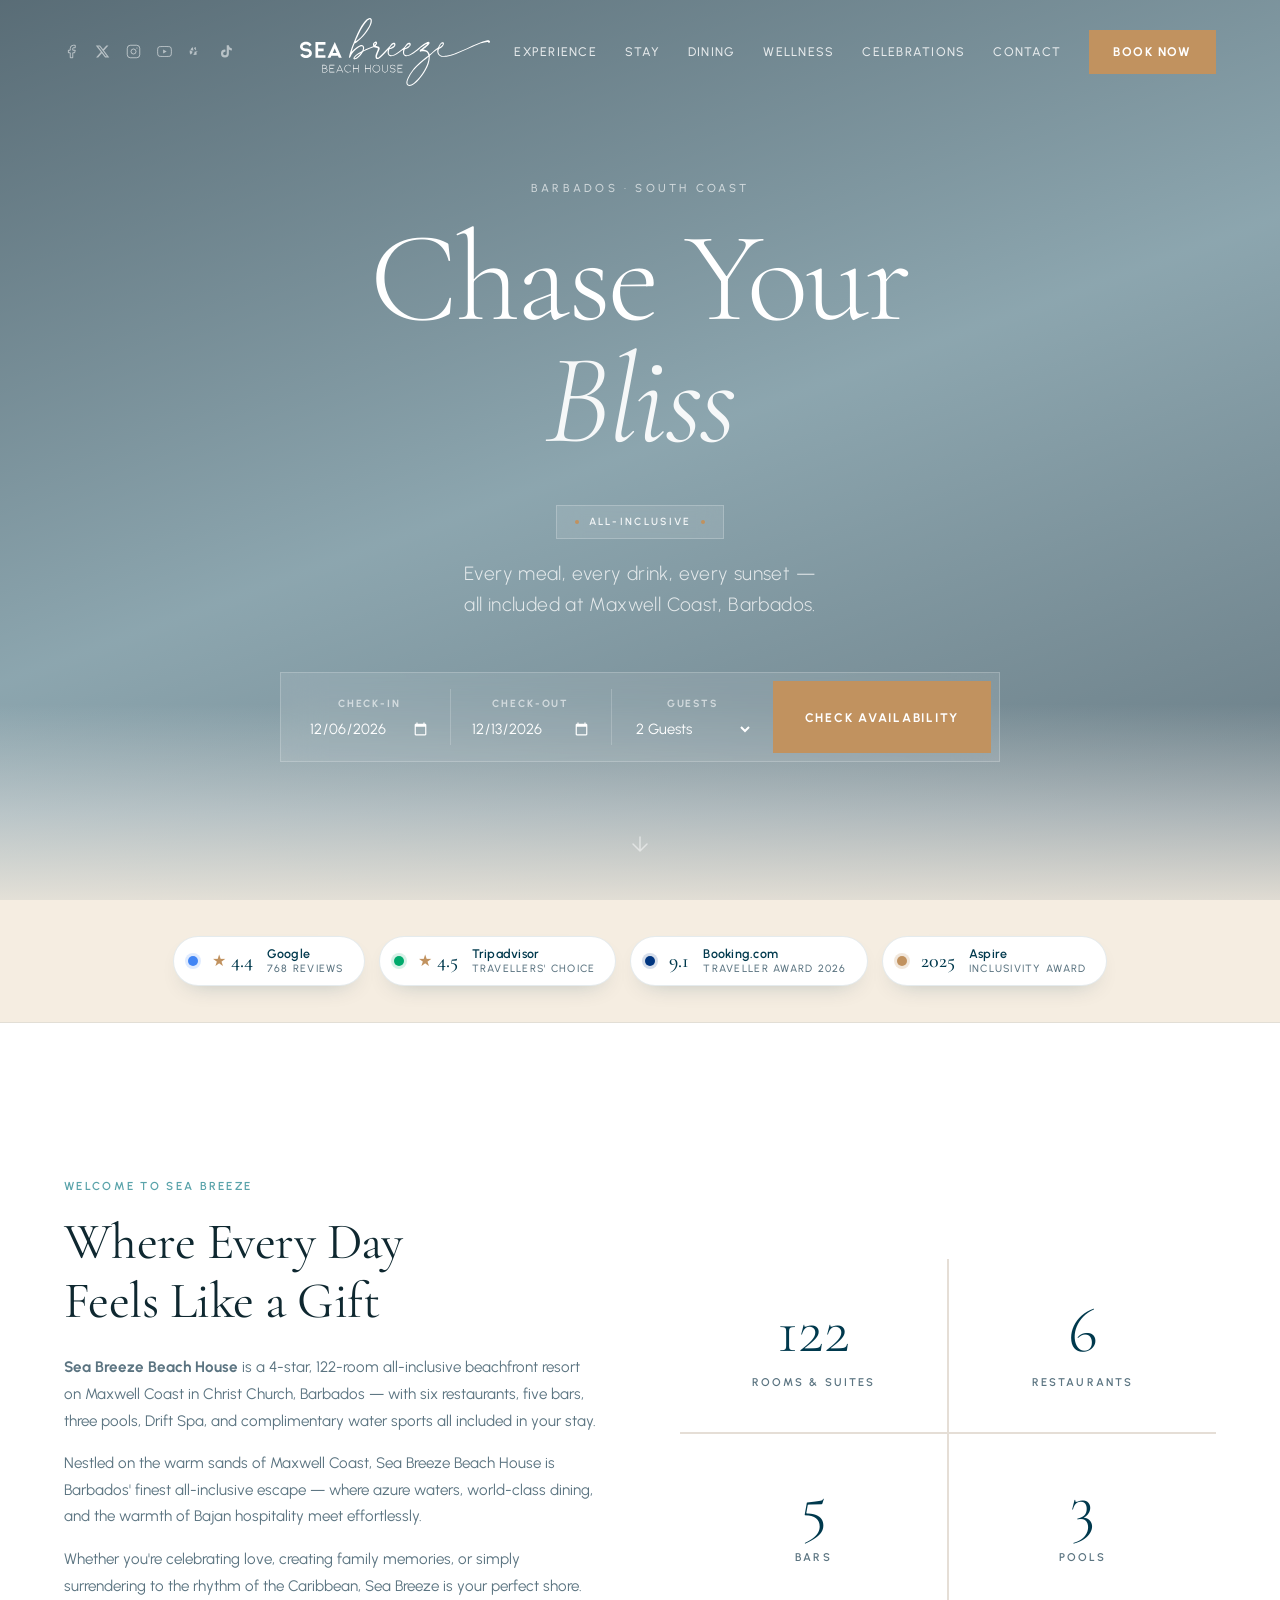
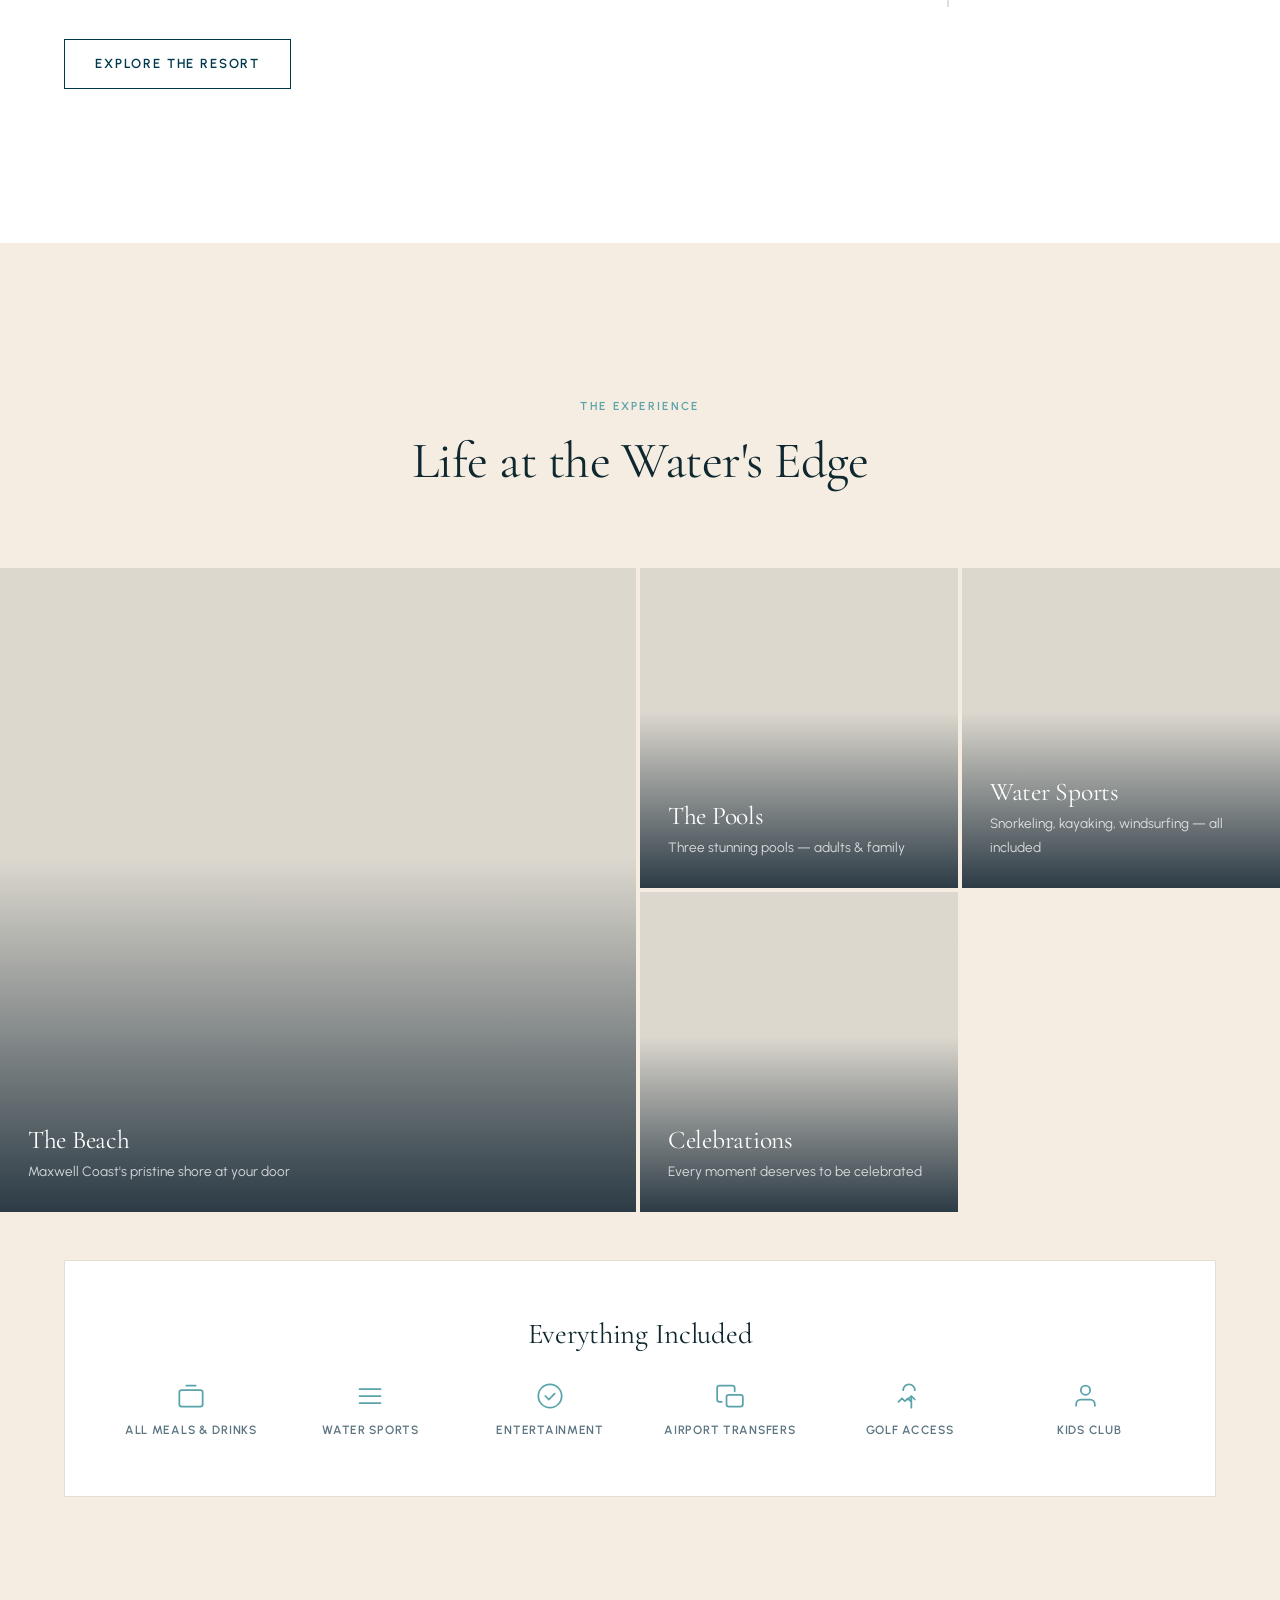
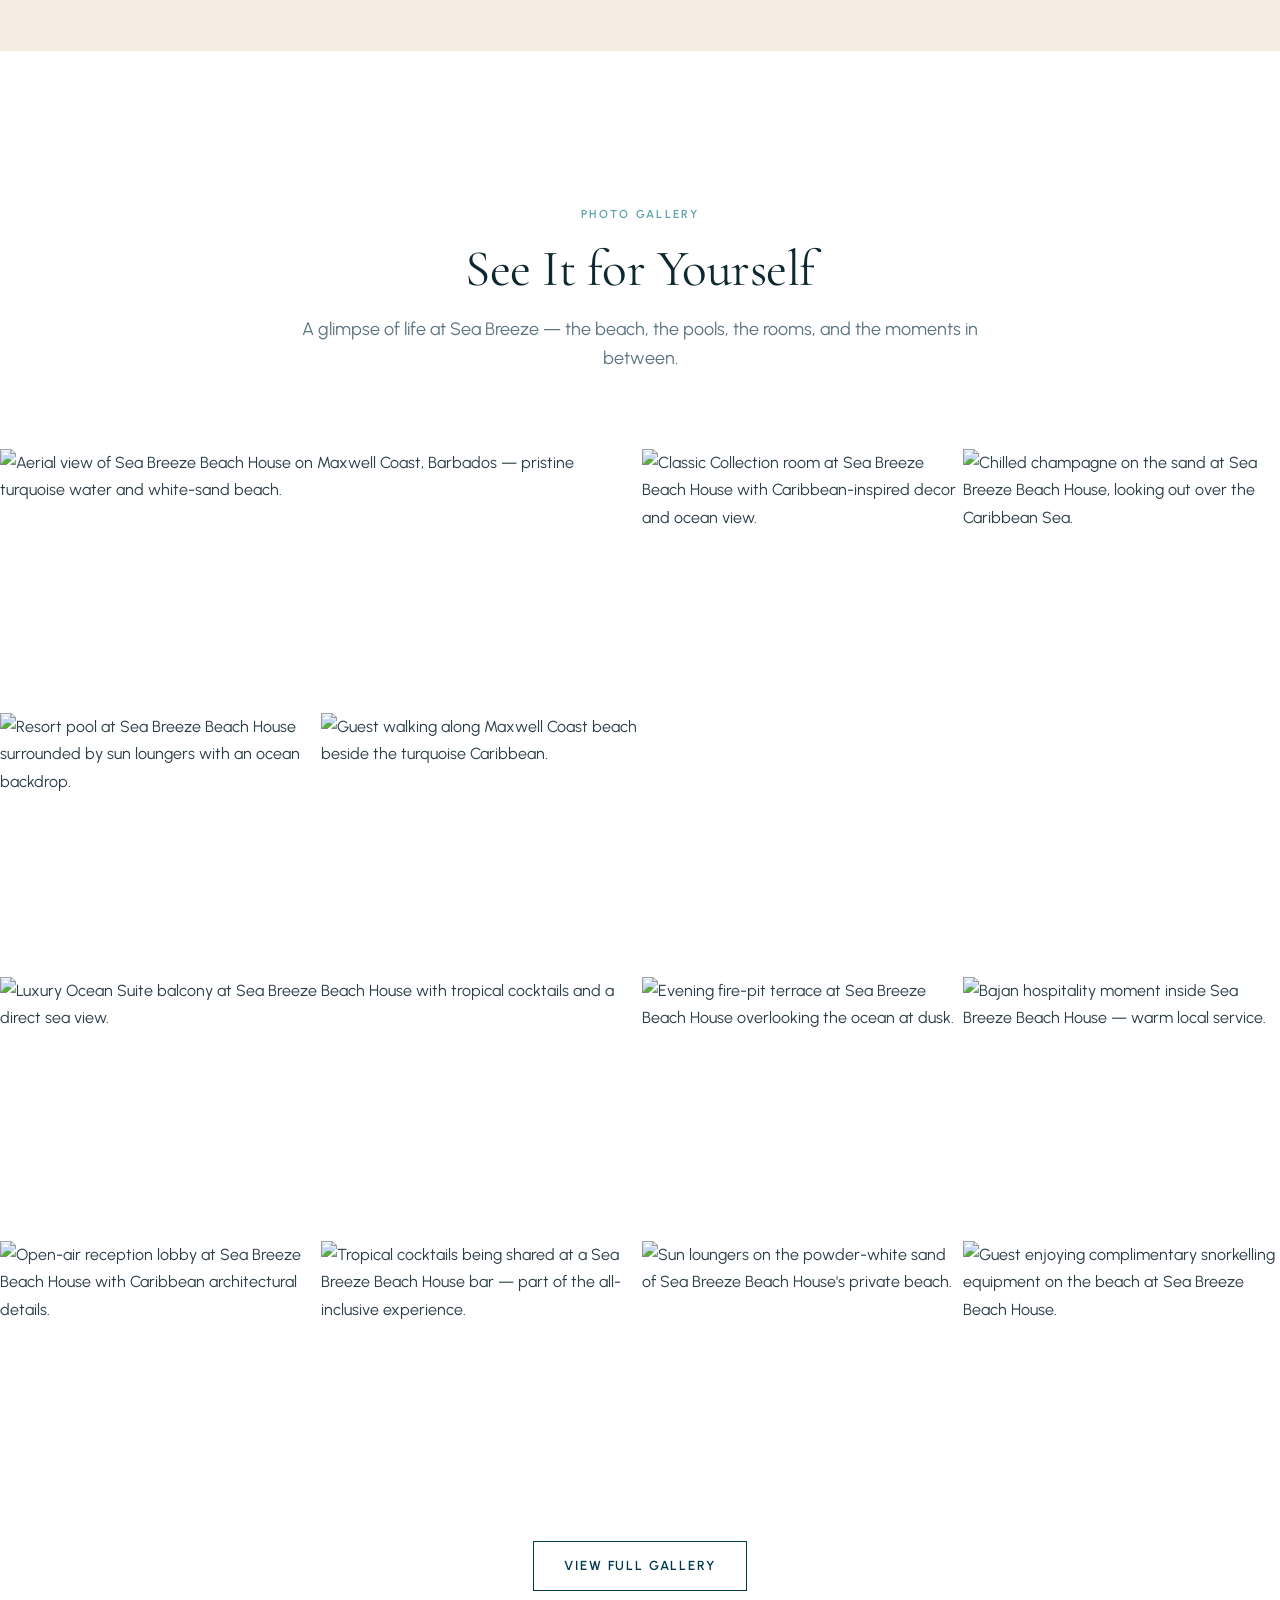
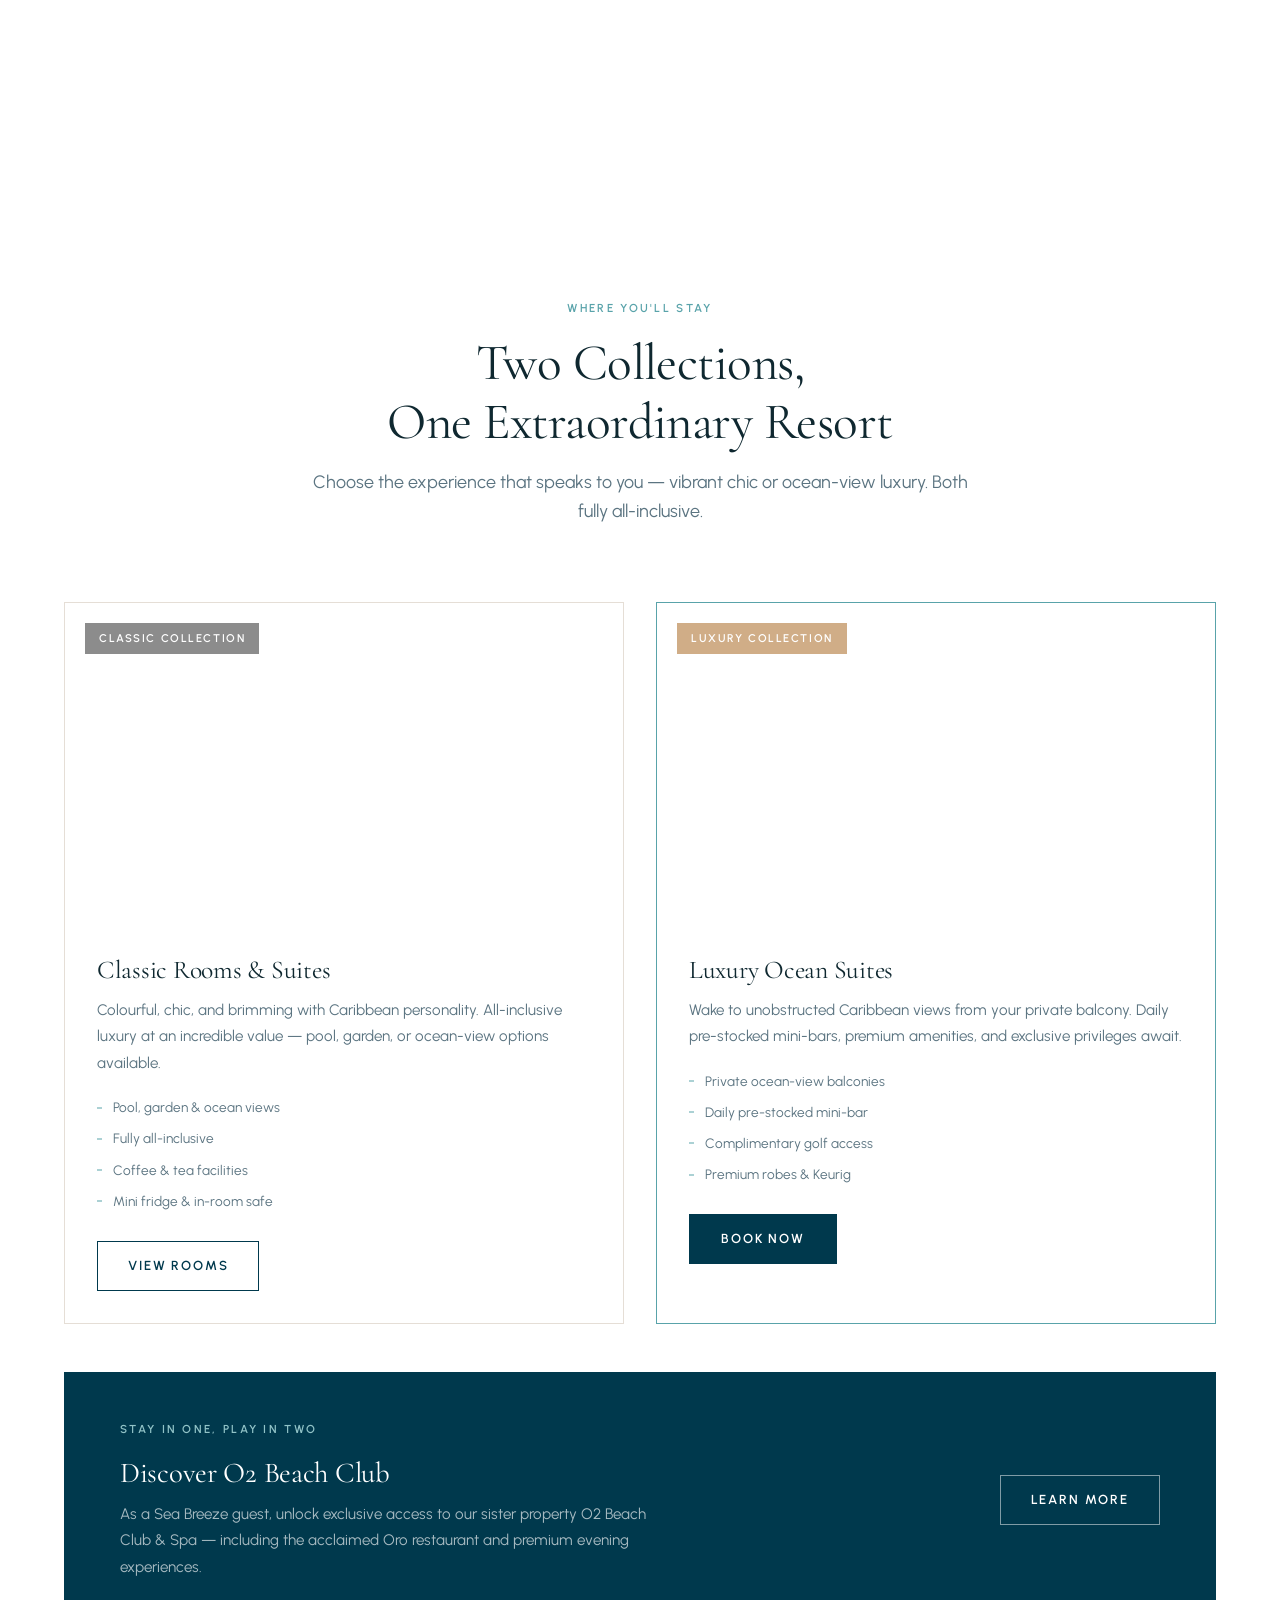
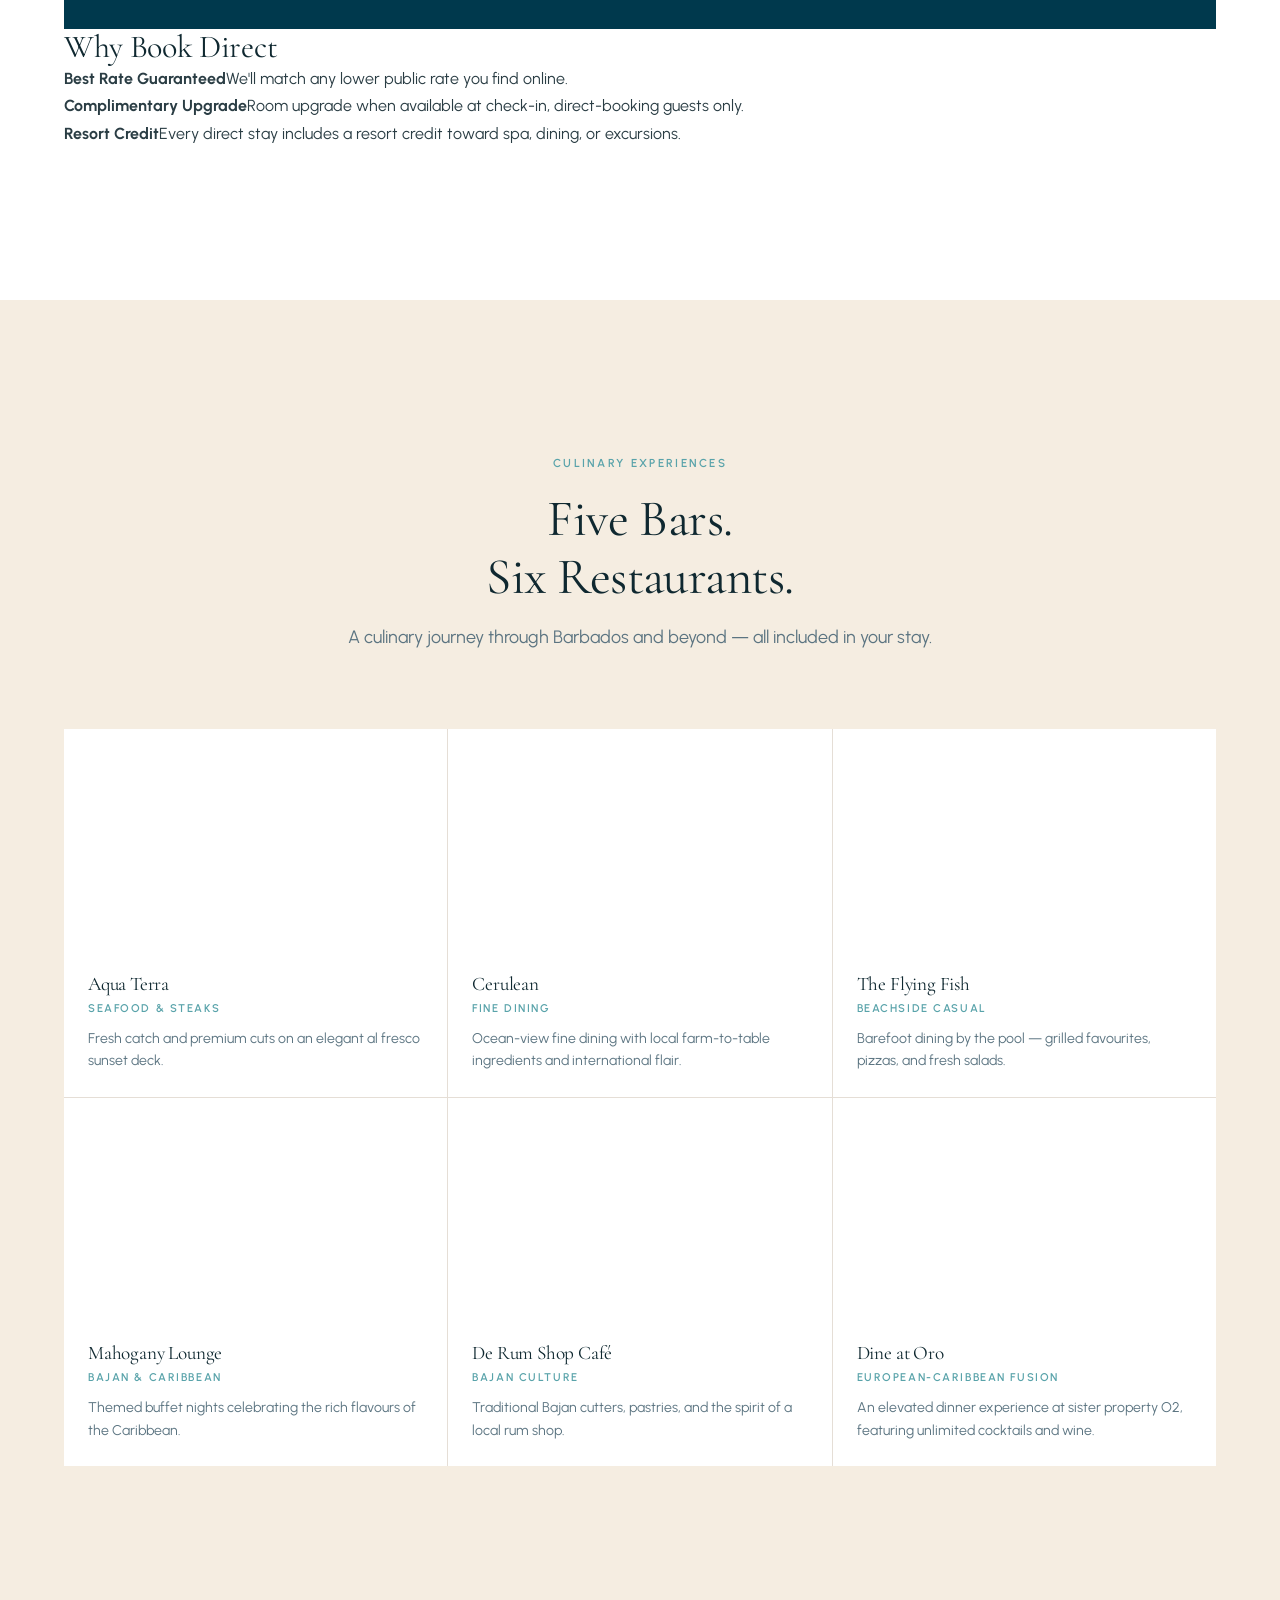
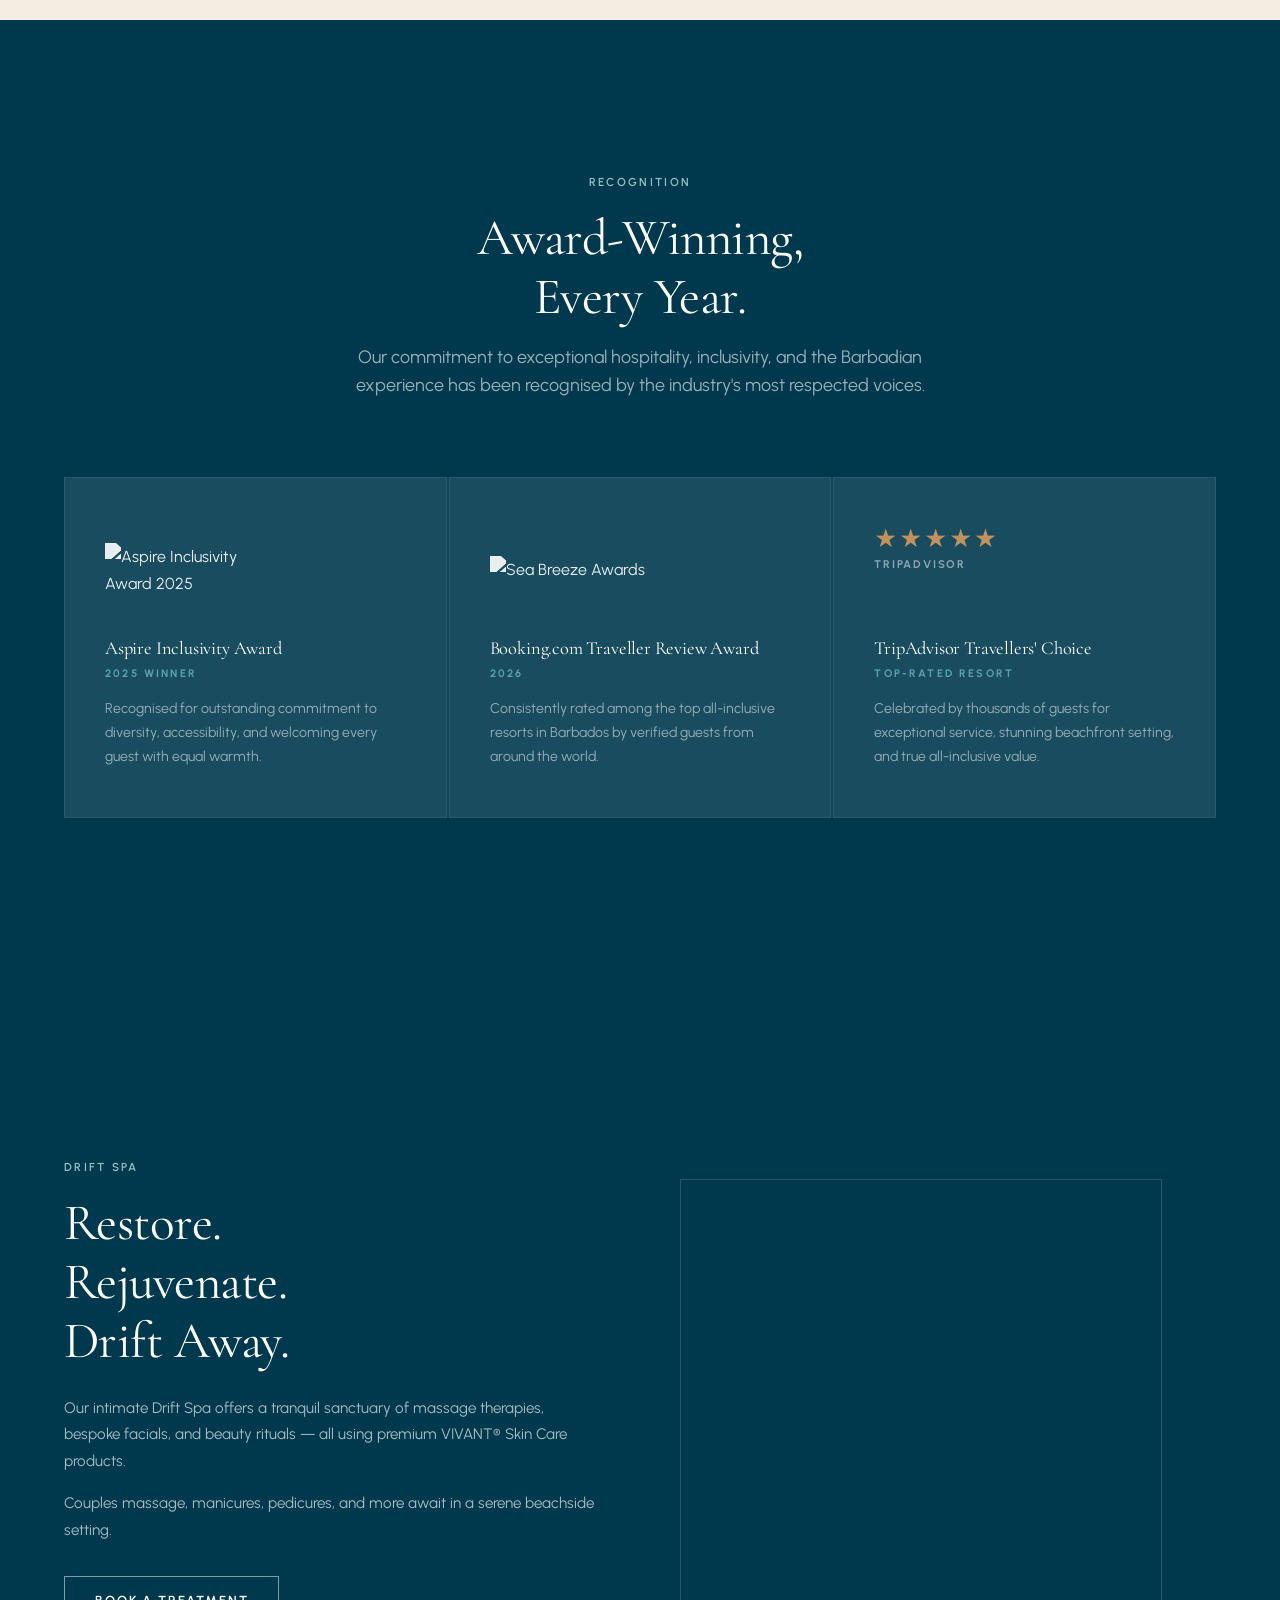
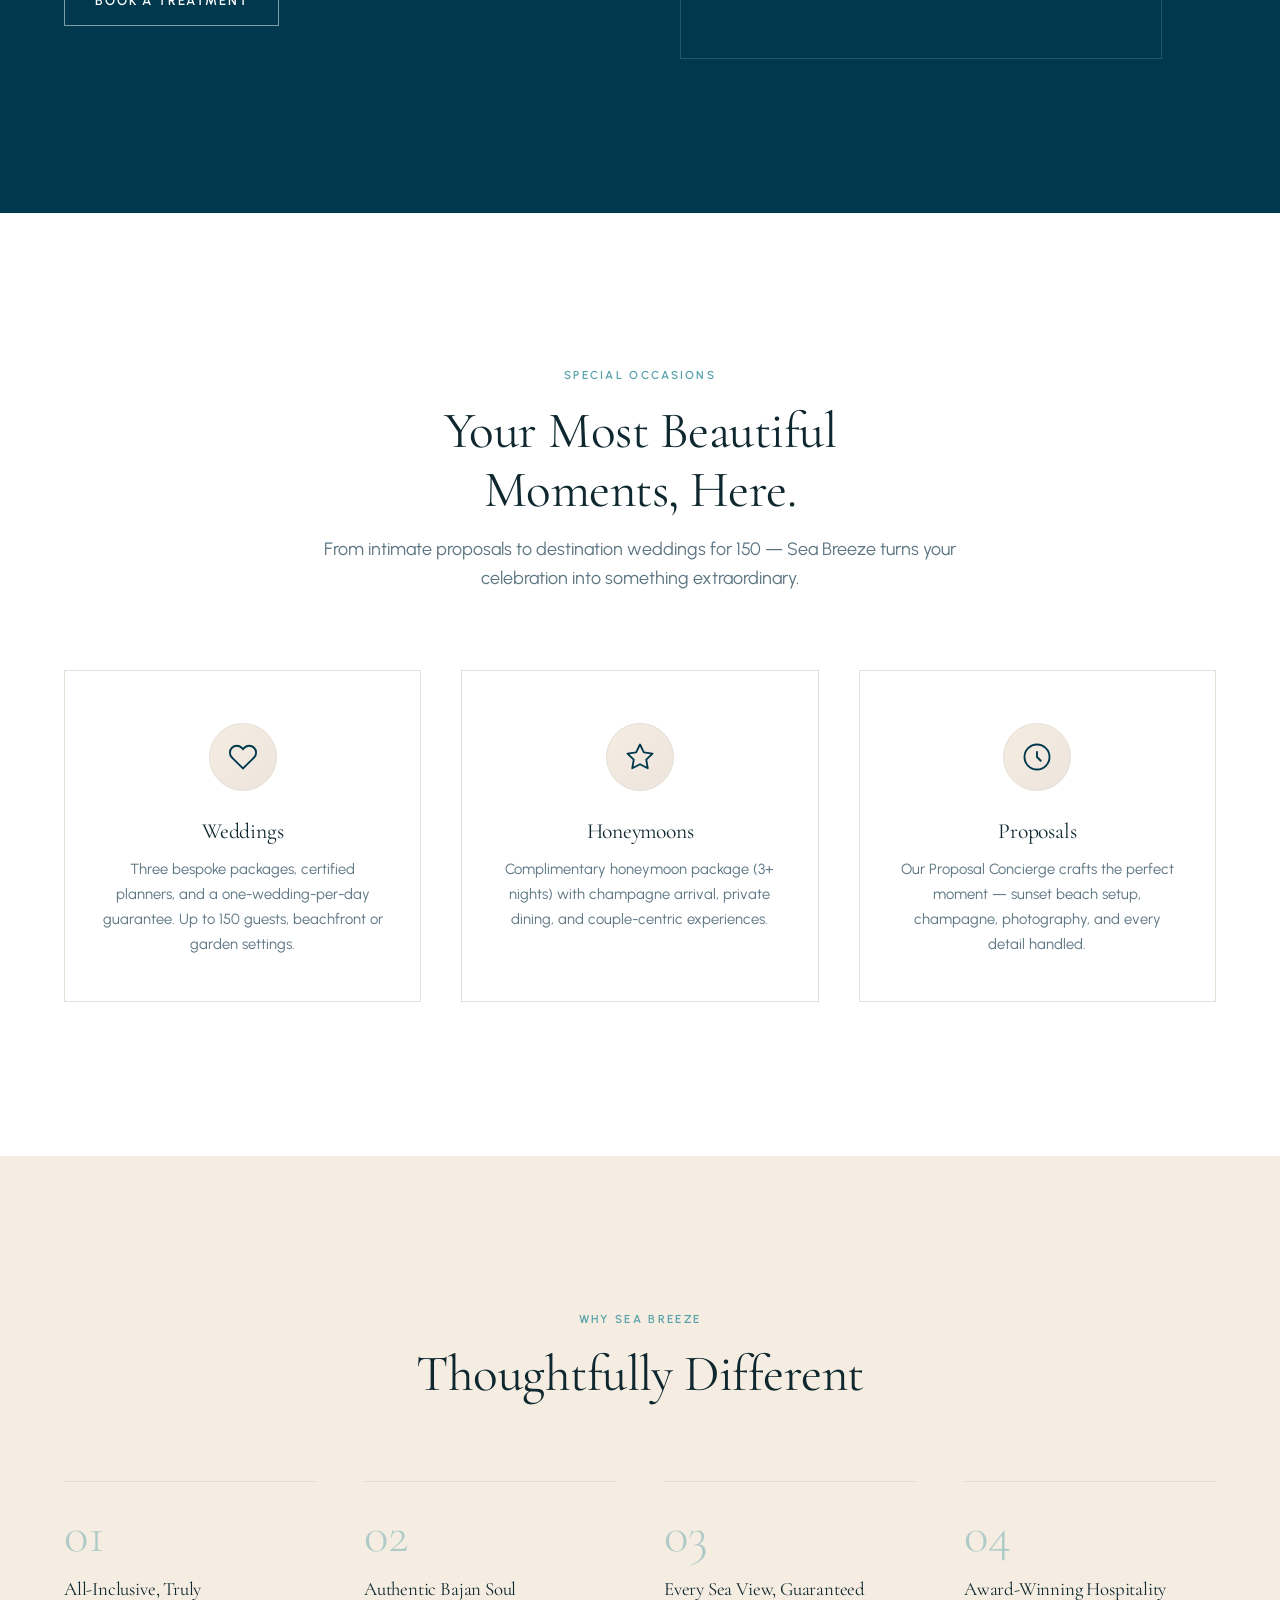
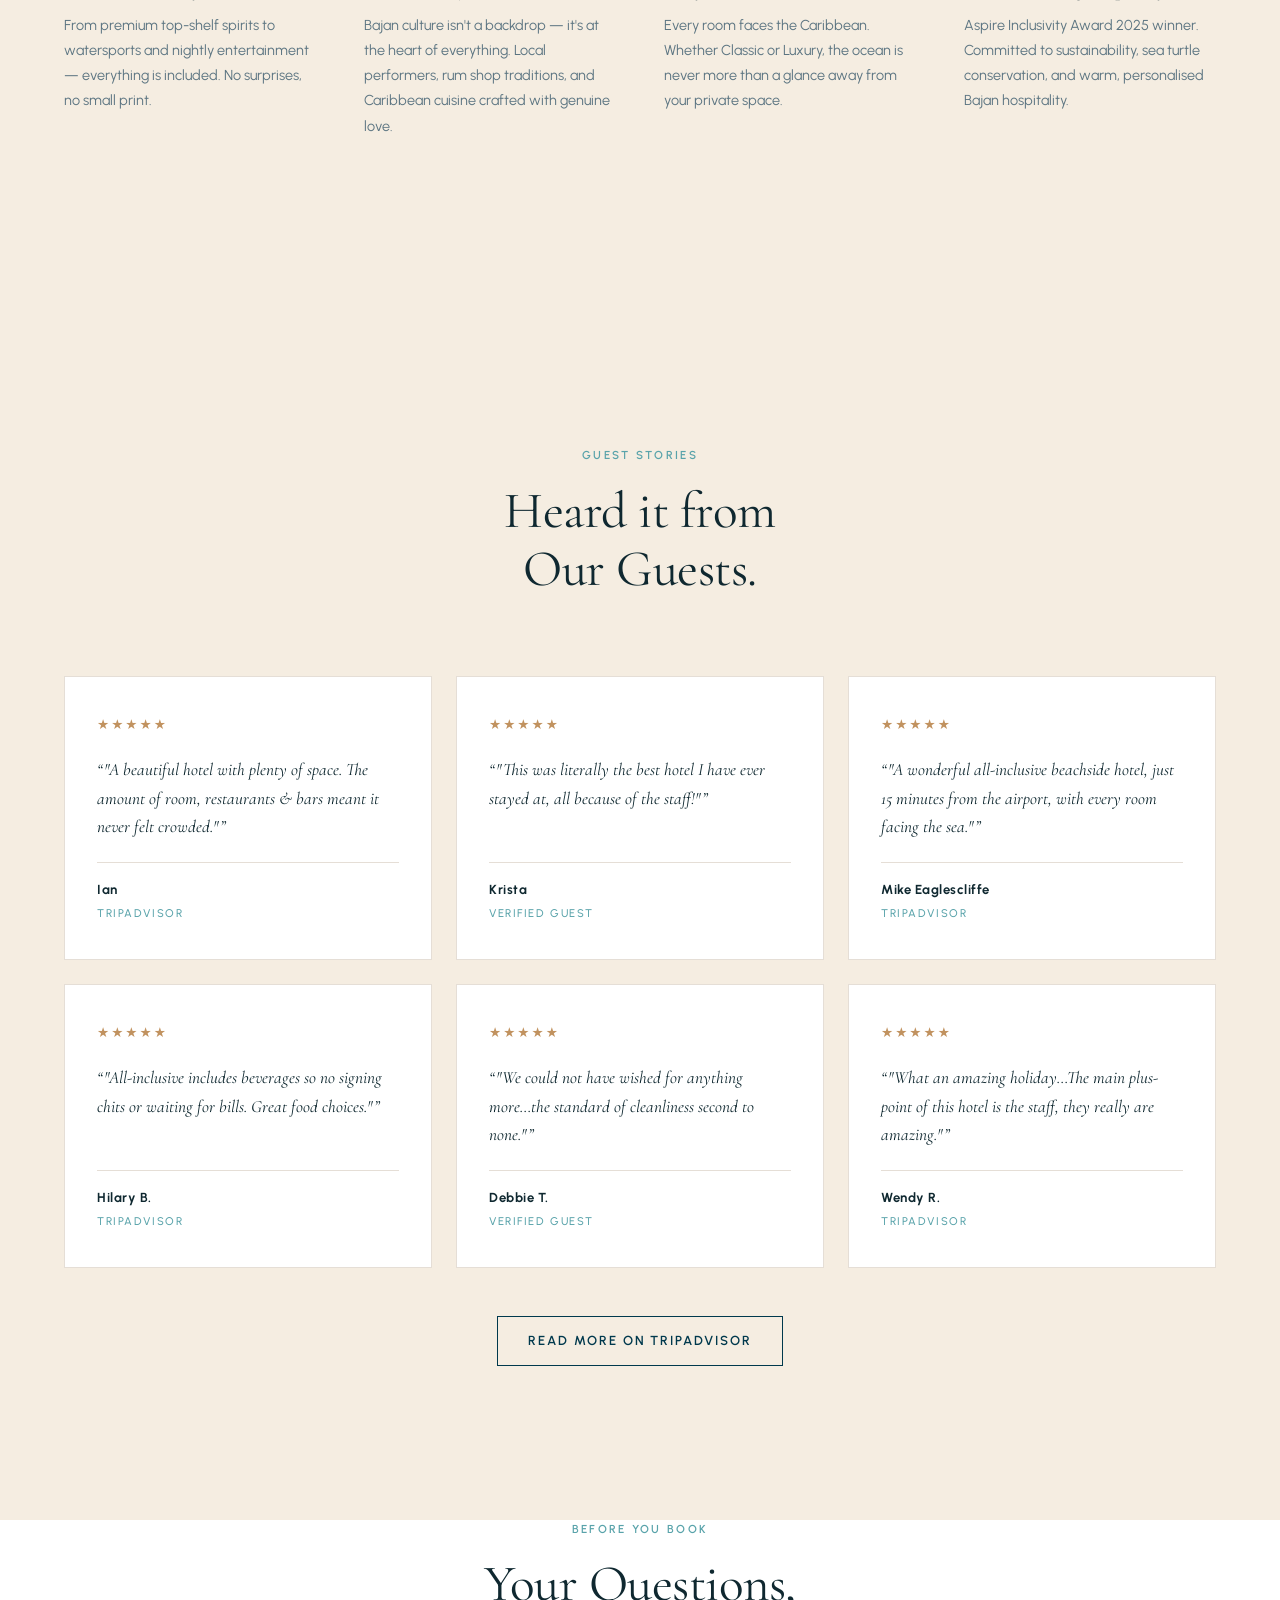
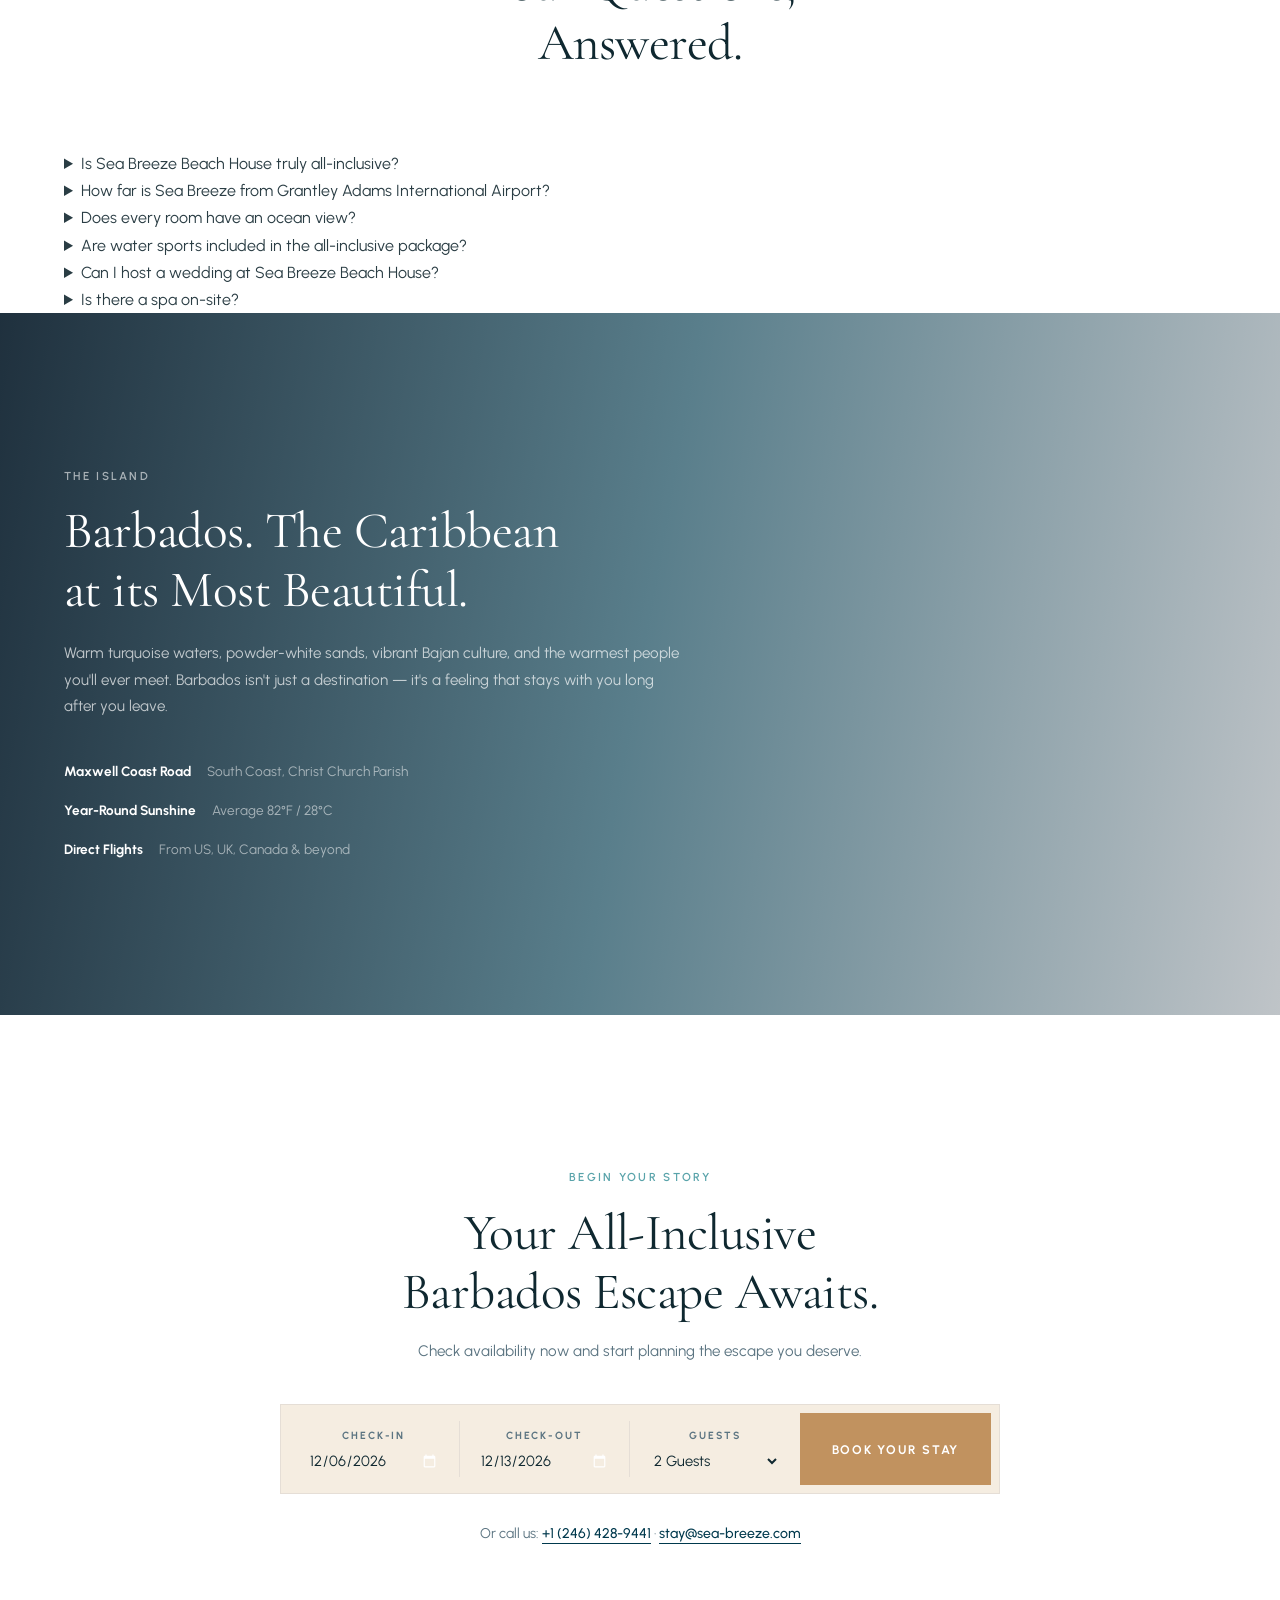
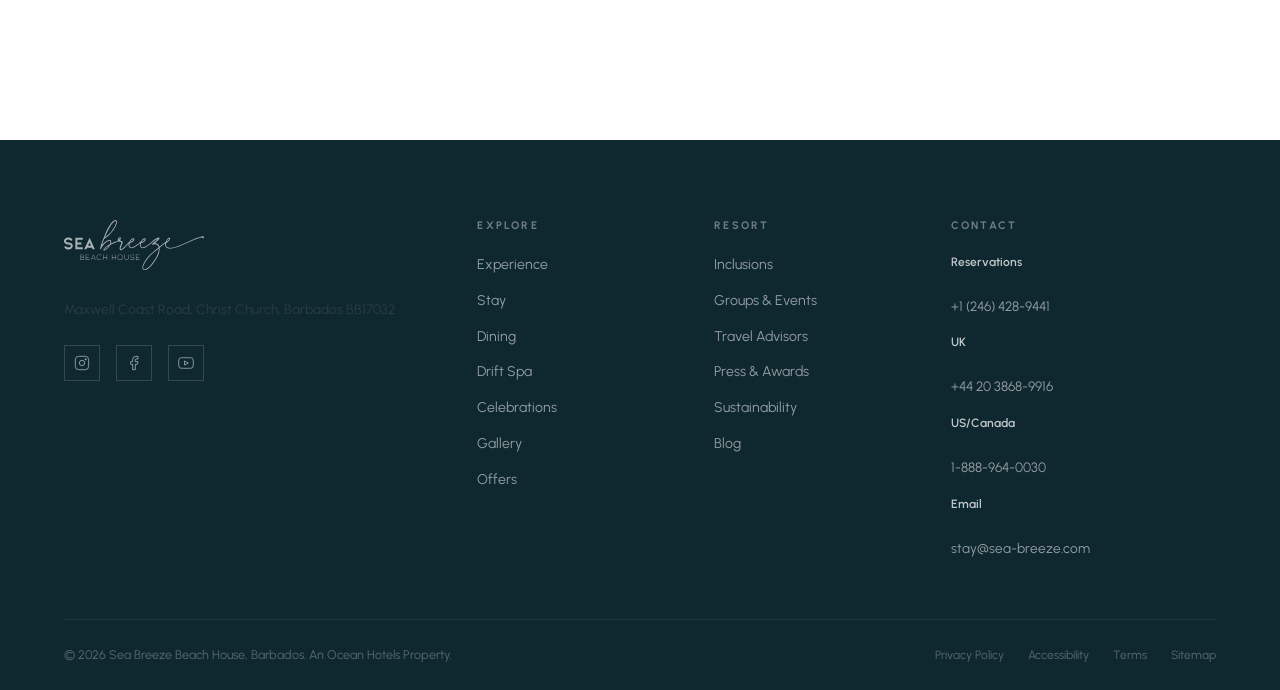
==== commit f5b10174: "feat: restore platform trust pills + scroll-driven hero→trust blend Trust strip - Back to 4 glass pi" ====
--- a/index.html
+++ b/index.html
@@ -324,6 +324,8 @@
         <source src="https://symphony.cdn.tambourine.com/sea-breeze-beach-house/media/seabreezebeachhouse_video_hero-1-6322235255cbb.mp4" type="video/mp4" />
       </video>
       <div class="hero-overlay"></div>
+      <!-- Bottom fade — video dissolves into the cream trust strip below -->
+      <div class="hero-fade" aria-hidden="true"></div>
     </div>
 
     <!-- HERO CONTENT -->
@@ -380,17 +382,40 @@
   </section>
 
   <!-- ============================================================
-       TRUST STRIP — Visible social proof directly below hero.
-       Surfaces the 4.4★ / 768 reviews / awards that research
-       flagged as "invisible on the current site".
-  ============================================================ -->
-  <section class="trust-strip" aria-label="Trust and recognition">
+       TRUST STRIP — Rating pills across booking platforms.
+       Each pill stagger-reveals on scroll via .reveal.
+  ============================================================ -->
+  <section class="trust-strip" aria-label="Guest ratings across booking platforms">
     <div class="container">
       <ul class="trust-row" role="list">
-        <li><span class="trust-stars" aria-hidden="true">★★★★★</span><span>4.4 · 768 Google reviews</span></li>
-        <li><span>Aspire Inclusivity Award 2025</span></li>
-        <li><span>Booking.com Traveller Review 2026</span></li>
-        <li><span>AAA Rated · Ocean Hotels</span></li>
+        <li class="reveal" style="--i:0">
+          <a class="trust-pill" href="https://www.google.com/search?q=Sea+Breeze+Beach+House+Barbados+reviews" target="_blank" rel="noopener" aria-label="See our 4.4-star Google reviews — 768 reviews">
+            <span class="trust-dot" data-platform="google" aria-hidden="true"></span>
+            <span class="trust-rating"><span class="trust-star" aria-hidden="true">★</span>4.4</span>
+            <span class="trust-meta"><span class="trust-platform">Google</span><span class="trust-count">768 reviews</span></span>
+          </a>
+        </li>
+        <li class="reveal" style="--i:1">
+          <a class="trust-pill" href="https://www.tripadvisor.com/Hotel_Review-g293871-d593066-Reviews-Sea_Breeze_Beach_House-Saint_Lawrence_Gap_Christ_Church_Parish_Barbados.html" target="_blank" rel="noopener" aria-label="Read our Tripadvisor reviews — 4.5 stars, Travellers' Choice">
+            <span class="trust-dot" data-platform="tripadvisor" aria-hidden="true"></span>
+            <span class="trust-rating"><span class="trust-star" aria-hidden="true">★</span>4.5</span>
+            <span class="trust-meta"><span class="trust-platform">Tripadvisor</span><span class="trust-count">Travellers' Choice</span></span>
+          </a>
+        </li>
+        <li class="reveal" style="--i:2">
+          <a class="trust-pill" href="https://www.booking.com/hotel/bb/sea-breeze-beach-house.html" target="_blank" rel="noopener" aria-label="Booking.com Traveller Review Award 2026 — 9.1 out of 10">
+            <span class="trust-dot" data-platform="booking" aria-hidden="true"></span>
+            <span class="trust-rating">9.1</span>
+            <span class="trust-meta"><span class="trust-platform">Booking.com</span><span class="trust-count">Traveller Award 2026</span></span>
+          </a>
+        </li>
+        <li class="reveal" style="--i:3">
+          <a class="trust-pill" href="#awards" aria-label="See our Aspire Inclusivity Award 2025">
+            <span class="trust-dot" data-platform="aspire" aria-hidden="true"></span>
+            <span class="trust-rating">2025</span>
+            <span class="trust-meta"><span class="trust-platform">Aspire</span><span class="trust-count">Inclusivity Award</span></span>
+          </a>
+        </li>
       </ul>
     </div>
   </section>
--- a/styles.css
+++ b/styles.css
@@ -830,7 +830,7 @@
   bottom: 36px;
   left: 50%;
   transform: translateX(-50%);
-  z-index: 1;
+  z-index: 2;
   color: rgba(255,255,255,0.5);
   animation: bounce 2.4s ease-in-out infinite;
   transition: color 0.2s;
@@ -841,35 +841,136 @@
   50% { transform: translateX(-50%) translateY(8px); }
 }
 
-/* ----------------------------------------------------------------
-   TRUST STRIP — simple social-proof row under the hero
+/* Bottom fade — seamless dissolve from hero video into the cream
+   trust strip below. Sits above overlay, below hero-content.
+   Starts partial so GSAP scroll-scrub can firm it up on scroll. */
+.hero-fade {
+  position: absolute;
+  left: 0;
+  right: 0;
+  bottom: 0;
+  height: 32vh;
+  pointer-events: none;
+  opacity: 0.85;
+  background: linear-gradient(
+    to bottom,
+    rgba(246, 243, 239, 0) 0%,
+    rgba(246, 243, 239, 0) 32%,
+    rgba(246, 243, 239, 0.55) 70%,
+    var(--cream) 100%
+  );
+}
+
+/* ----------------------------------------------------------------
+   TRUST STRIP — glass pills with platform-colored dots
 ---------------------------------------------------------------- */
 .trust-strip {
-  padding: 28px 0;
+  position: relative;
+  padding: 36px 0;
   background: var(--cream);
-  border-bottom: 1px solid rgba(0,57,77,0.08);
+  border-bottom: 1px solid rgba(0, 57, 77, 0.08);
 }
 .trust-row {
+  list-style: none;
+  margin: 0;
+  padding: 0;
   display: flex;
   justify-content: center;
-  align-items: center;
-  gap: 40px;
+  gap: 14px;
   flex-wrap: wrap;
+}
+.trust-row > li {
+  transition-delay: calc(var(--i, 0) * 90ms);
+}
+
+.trust-pill {
+  display: inline-flex;
+  align-items: center;
+  gap: 14px;
+  padding: 10px 20px 10px 14px;
+  border-radius: 999px;
+  text-decoration: none;
+  color: var(--deep-teal);
+  background: #ffffff;
+  border: 1px solid rgba(0, 57, 77, 0.1);
+  box-shadow:
+    0 1px 0 rgba(255, 255, 255, 0.9) inset,
+    0 10px 24px -14px rgba(0, 57, 77, 0.3);
+  transition:
+    transform 0.35s var(--ease-out),
+    box-shadow 0.35s var(--ease-out),
+    border-color 0.35s var(--ease-out);
+}
+.trust-pill:hover {
+  transform: translateY(-2px);
+  border-color: rgba(0, 57, 77, 0.2);
+  box-shadow:
+    0 1px 0 rgba(255, 255, 255, 0.95) inset,
+    0 18px 34px -16px rgba(0, 57, 77, 0.4);
+}
+.trust-pill:focus-visible {
+  outline: 2px solid var(--teal-accent);
+  outline-offset: 3px;
+}
+
+.trust-dot {
+  width: 10px;
+  height: 10px;
+  border-radius: 50%;
+  flex-shrink: 0;
+  background: var(--deep-teal);
+  box-shadow: 0 0 0 3px rgba(0, 57, 77, 0.1);
+  transition: box-shadow 0.35s var(--ease-out);
+}
+.trust-pill:hover .trust-dot { box-shadow: 0 0 0 4px rgba(0, 57, 77, 0.16); }
+.trust-dot[data-platform="google"]      { background: #4285F4; box-shadow: 0 0 0 3px rgba(66, 133, 244, 0.16); }
+.trust-dot[data-platform="tripadvisor"] { background: #00AA6C; box-shadow: 0 0 0 3px rgba(0, 170, 108, 0.16); }
+.trust-dot[data-platform="booking"]     { background: #003580; box-shadow: 0 0 0 3px rgba(0, 53, 128, 0.16); }
+.trust-dot[data-platform="aspire"]      { background: var(--gold); box-shadow: 0 0 0 3px rgba(193, 146, 95, 0.22); }
+
+.trust-rating {
+  font-family: var(--font-display);
+  font-size: 1.25rem;
+  font-weight: 500;
+  color: var(--deep-teal);
+  line-height: 1;
+  display: inline-flex;
+  align-items: center;
+  gap: 5px;
+}
+.trust-star {
+  color: var(--gold);
+  font-size: 1rem;
+  line-height: 1;
+}
+.trust-meta {
+  display: flex;
+  flex-direction: column;
+  gap: 2px;
+  line-height: 1.15;
   font-family: var(--font-body);
+}
+.trust-platform {
   font-size: 0.78rem;
+  font-weight: 600;
+  letter-spacing: 0.02em;
+  color: var(--deep-teal);
+}
+.trust-count {
+  font-size: 0.66rem;
   font-weight: 500;
-  letter-spacing: 0.08em;
-  color: var(--deep-teal);
-}
-.trust-row li {
-  display: inline-flex;
-  align-items: center;
-  gap: 8px;
-}
-.trust-stars {
-  color: var(--gold);
-  letter-spacing: 0.05em;
-  font-size: 0.9rem;
+  letter-spacing: 0.12em;
+  text-transform: uppercase;
+  color: var(--text-muted);
+}
+
+@media (max-width: 720px) {
+  .trust-strip { padding: 26px 0; }
+  .trust-row { gap: 10px; }
+  .trust-pill { padding: 8px 16px 8px 12px; gap: 10px; }
+  .trust-rating { font-size: 1.1rem; }
+  .trust-count { font-size: 0.6rem; }
+  .hero-fade { height: 24vh; }
 }
 
 /* ----------------------------------------------------------------
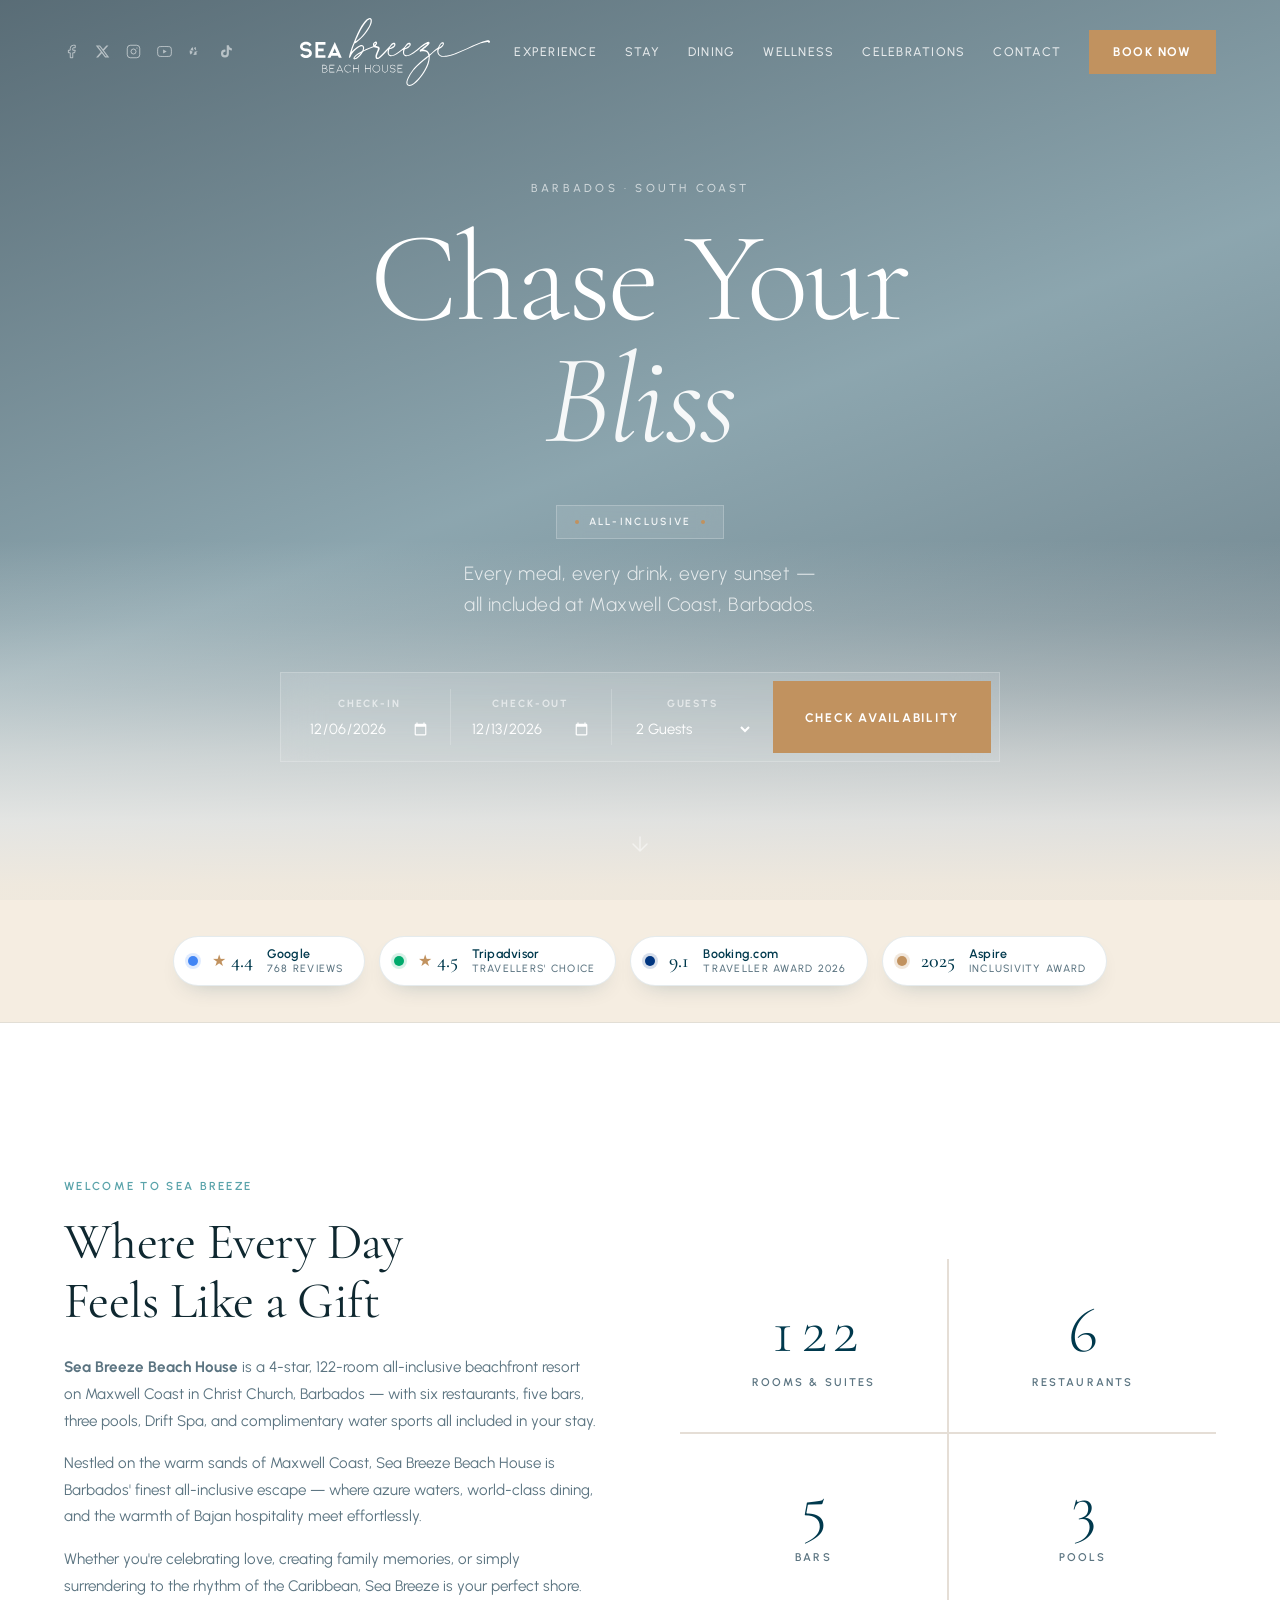
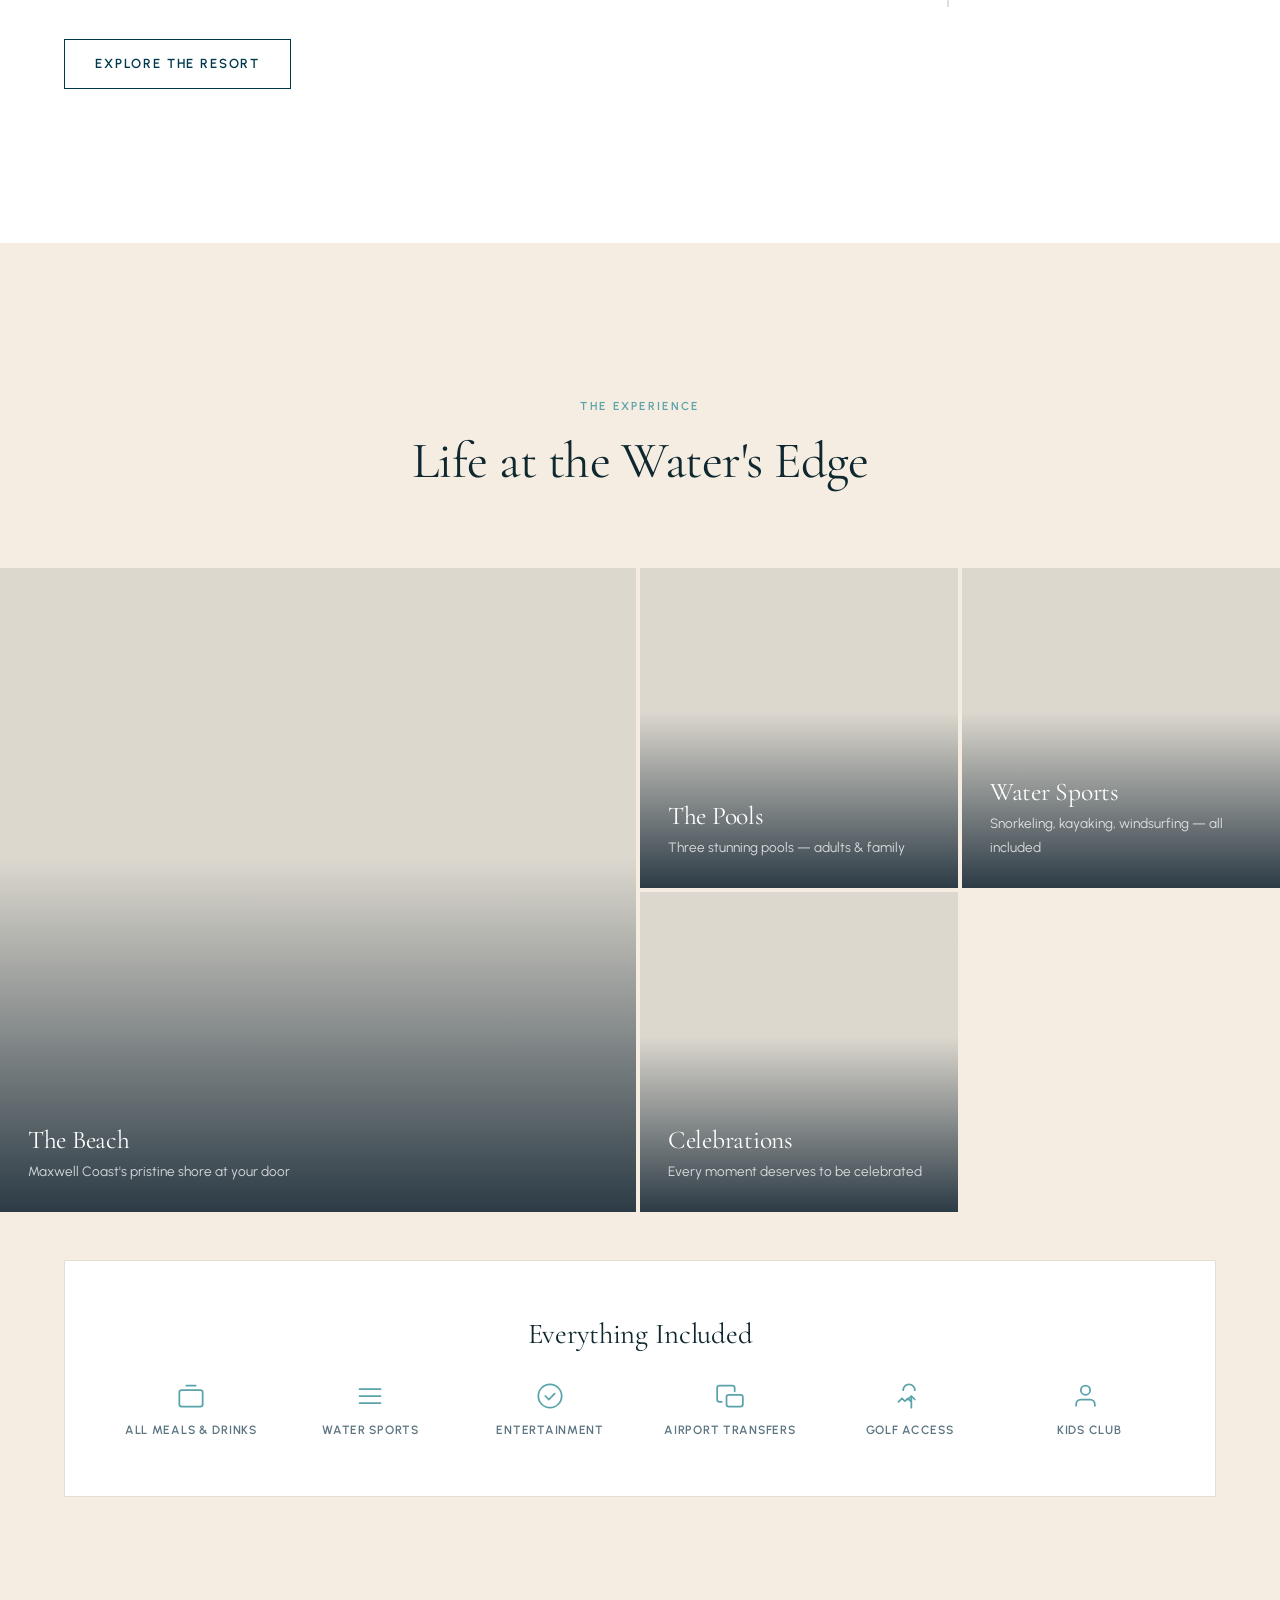
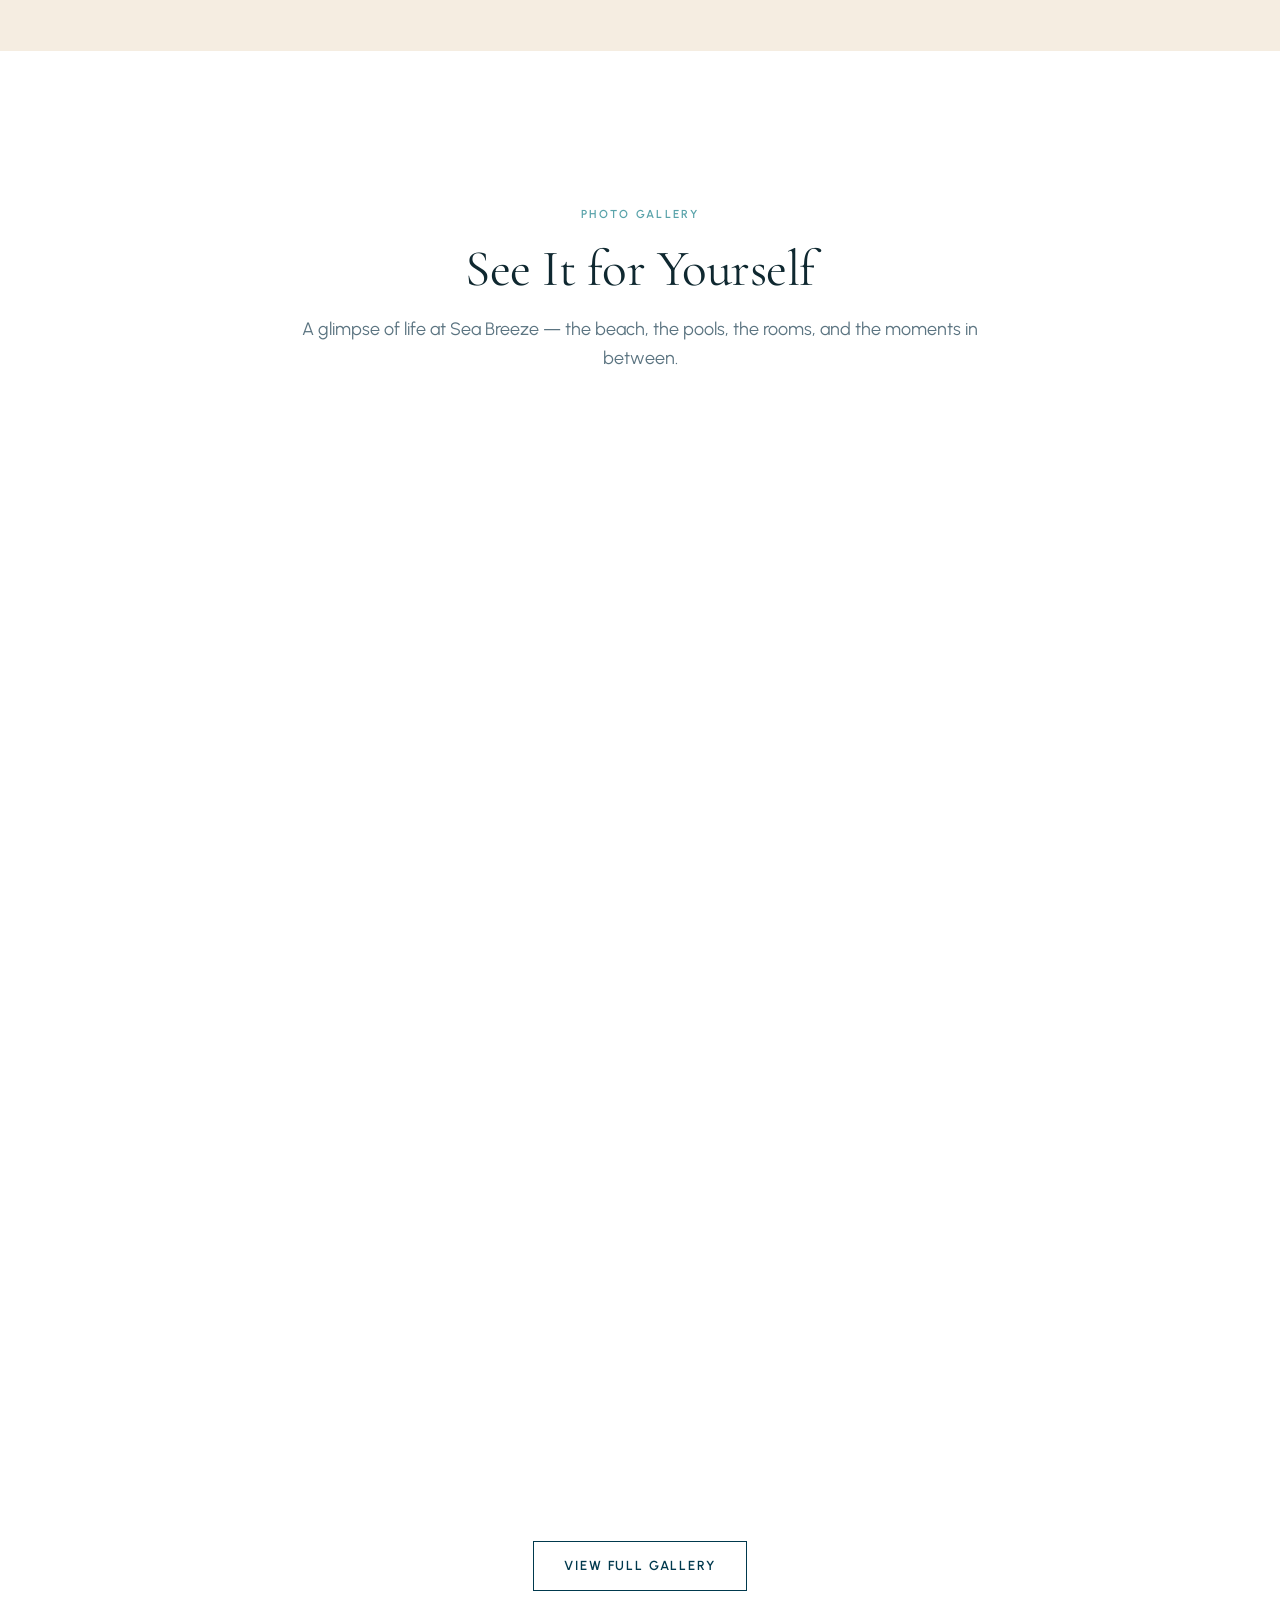
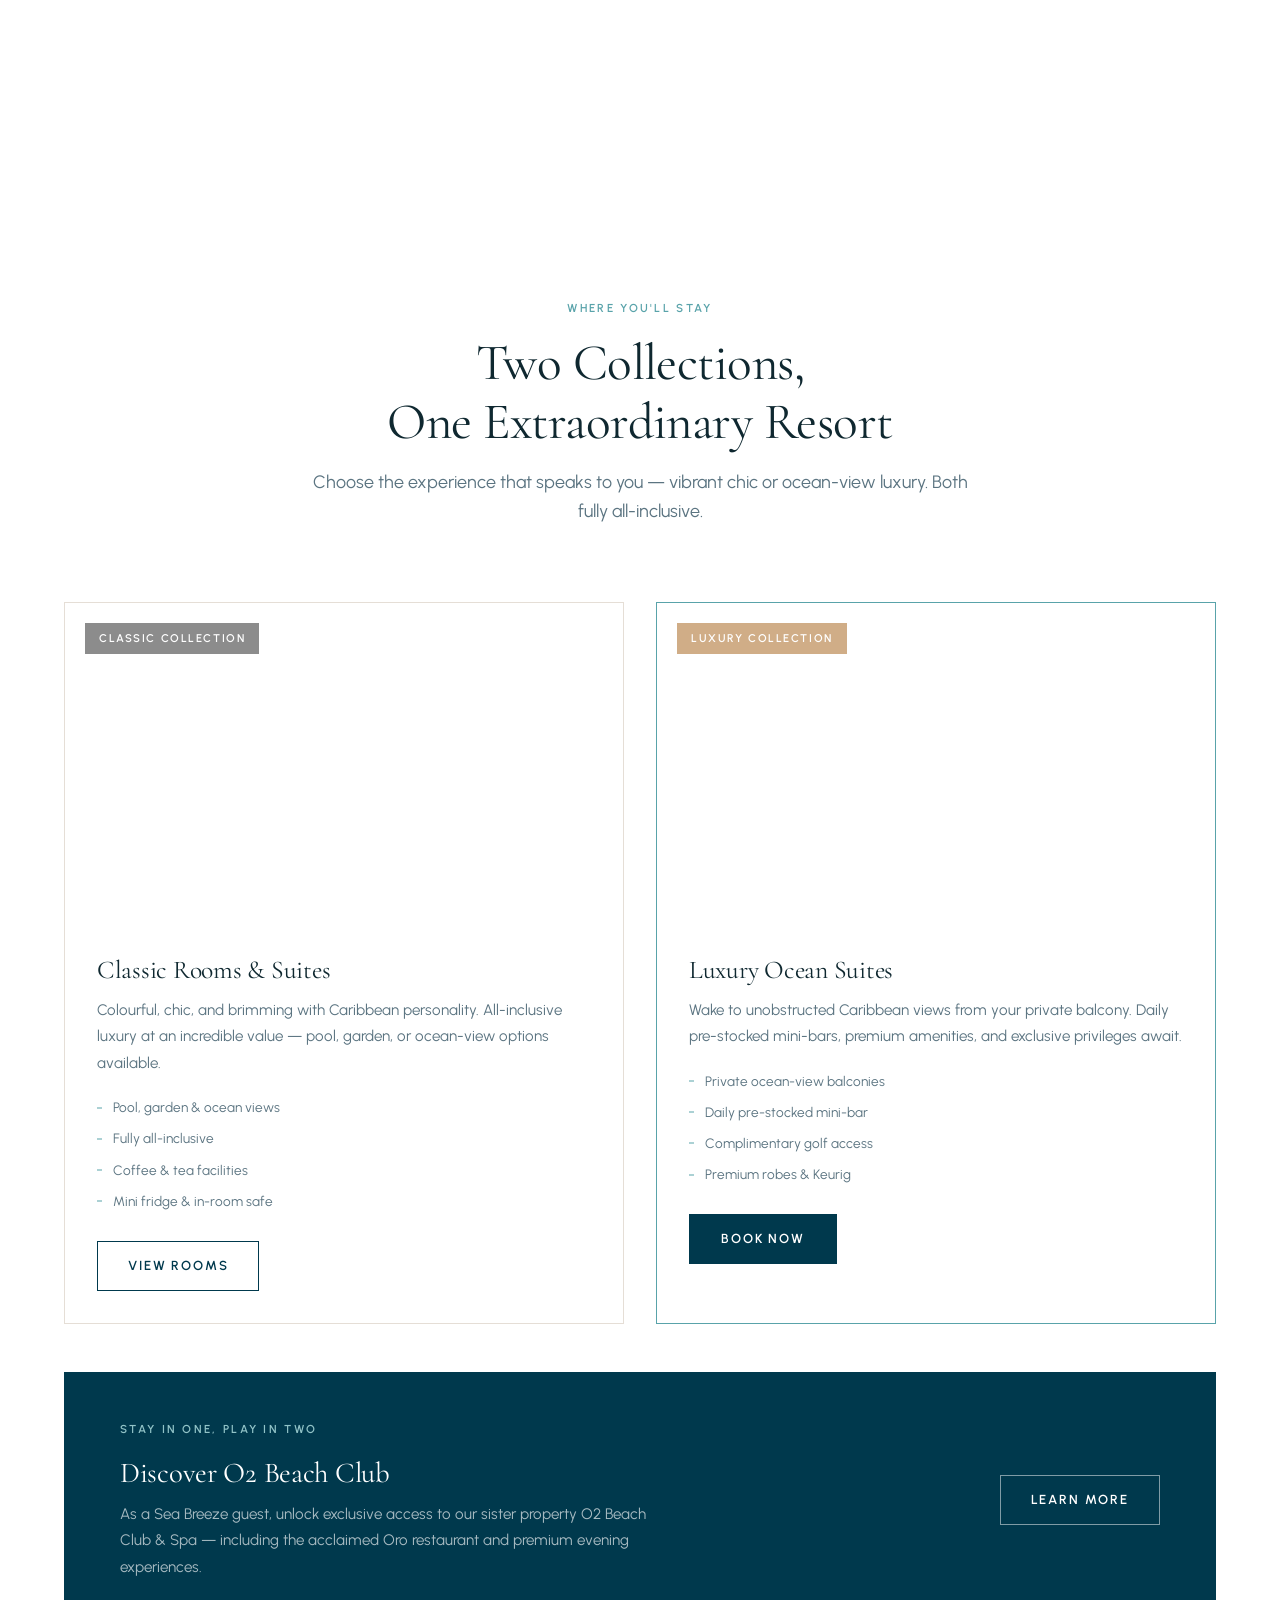
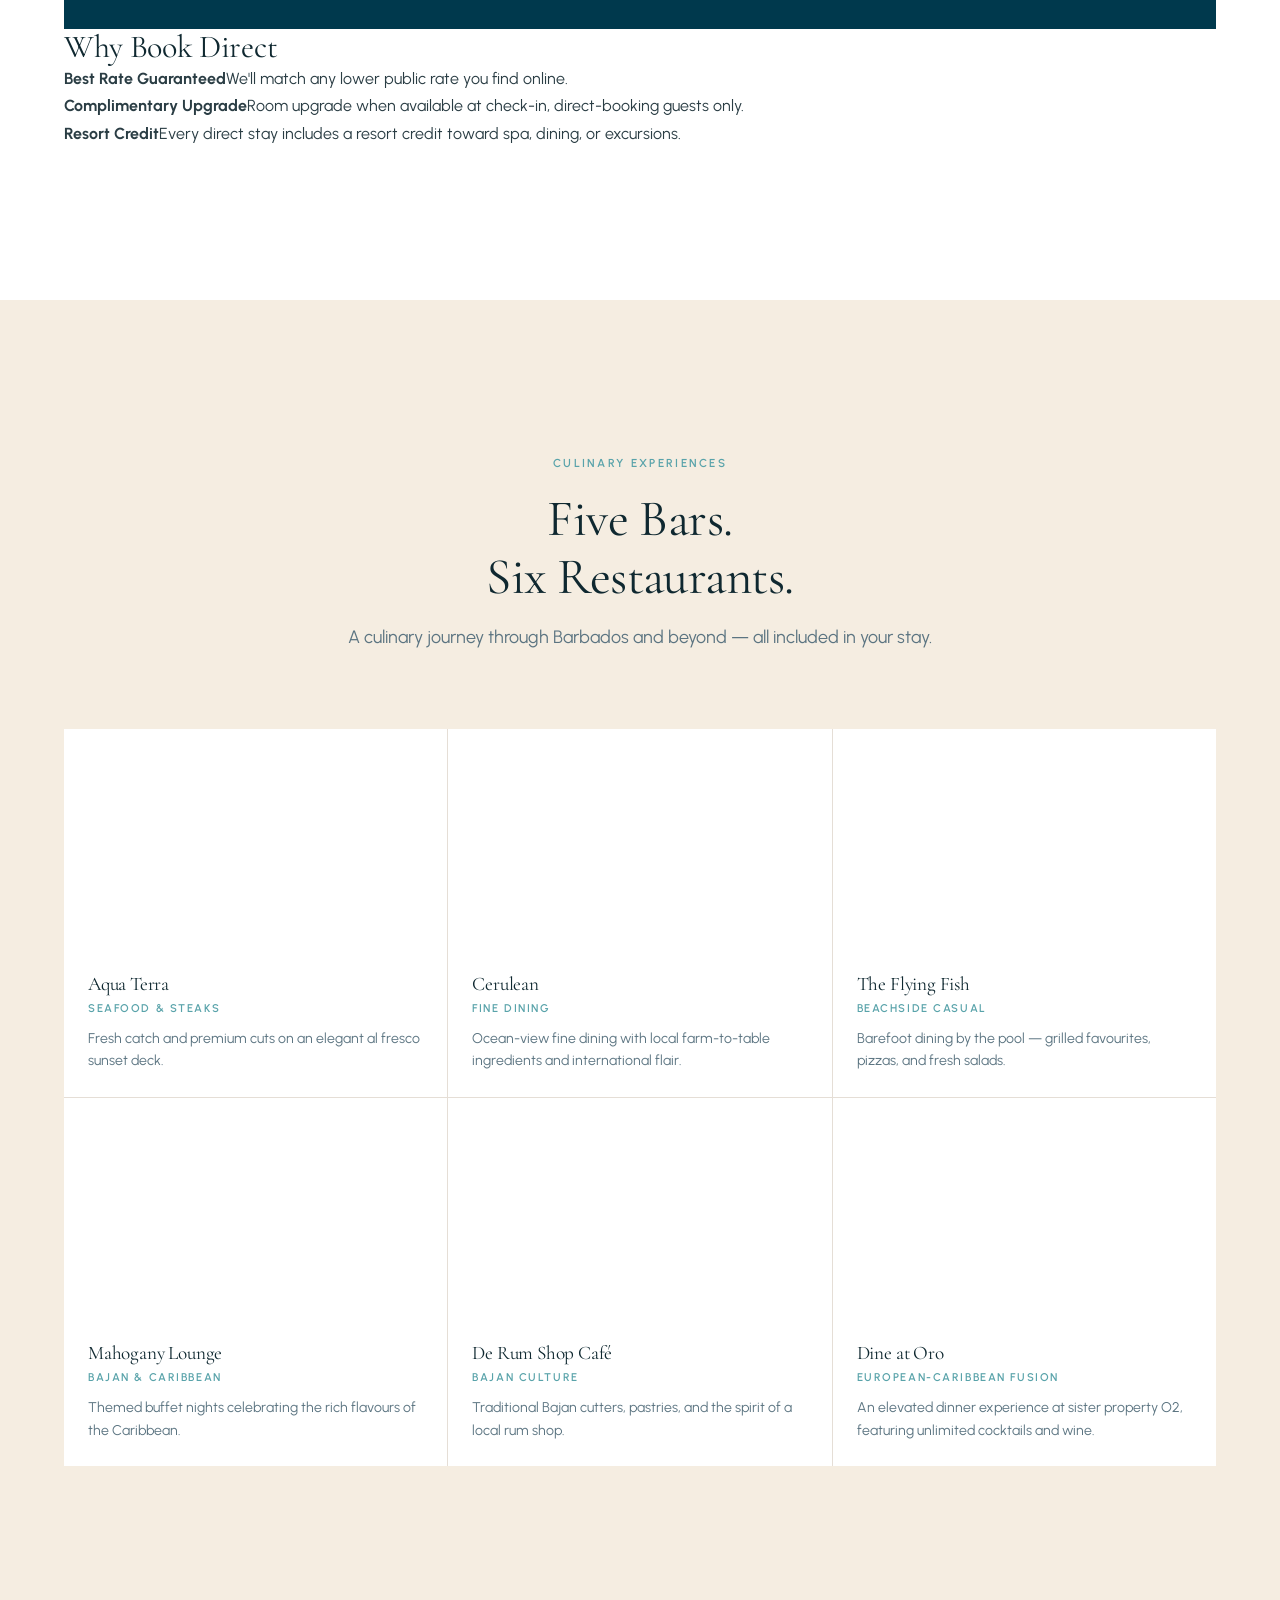
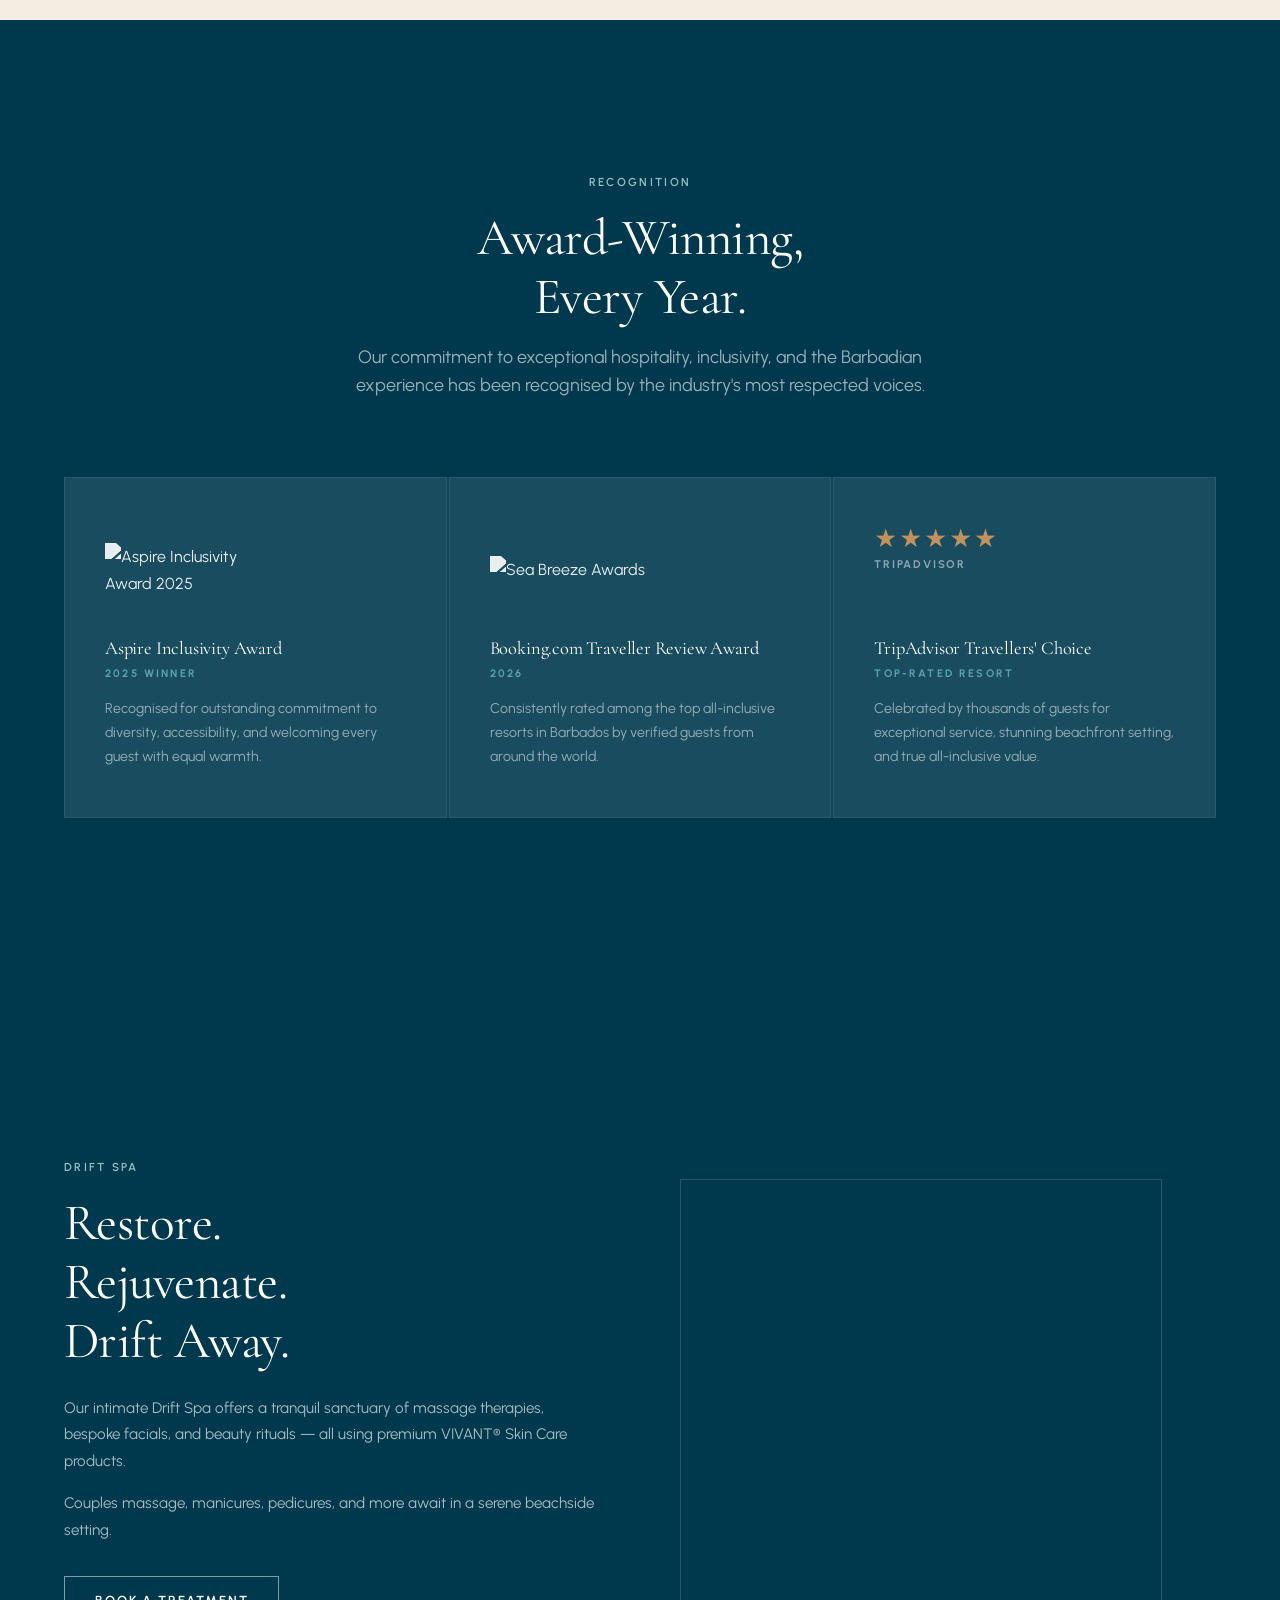
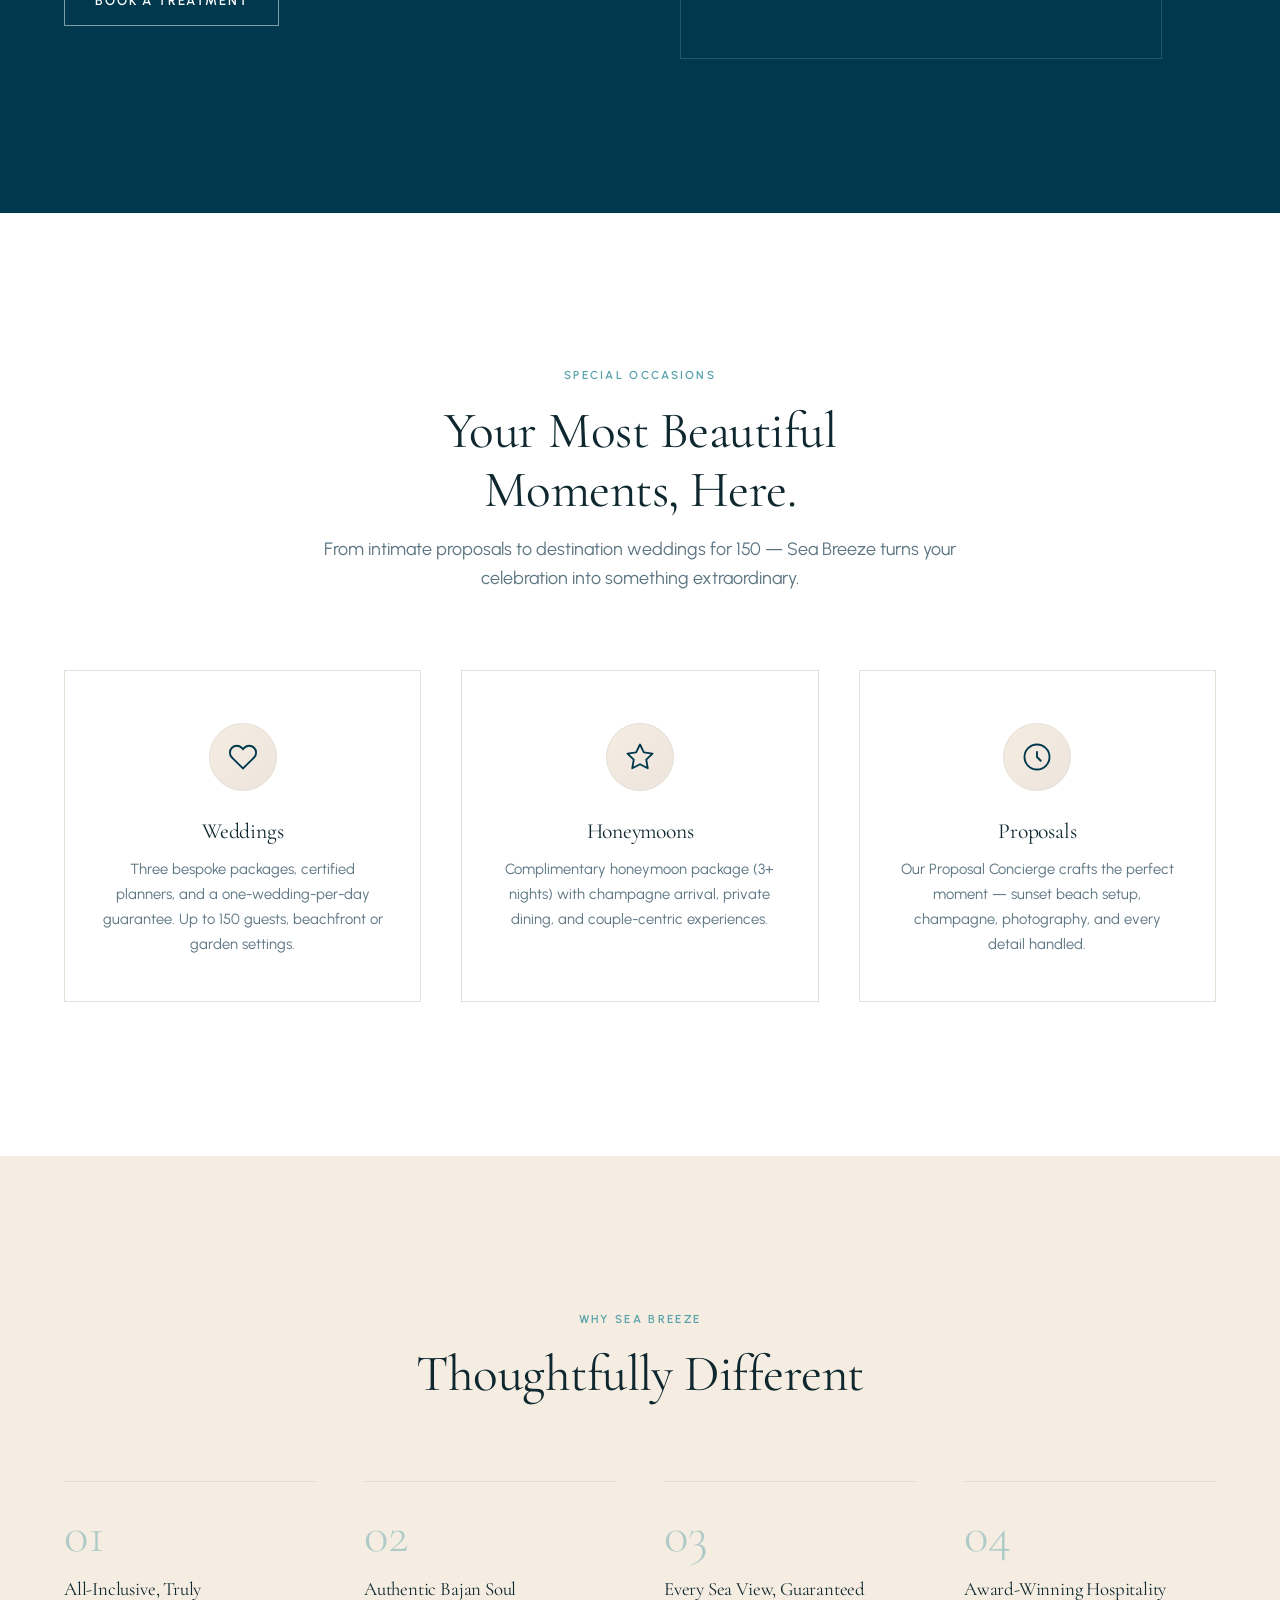
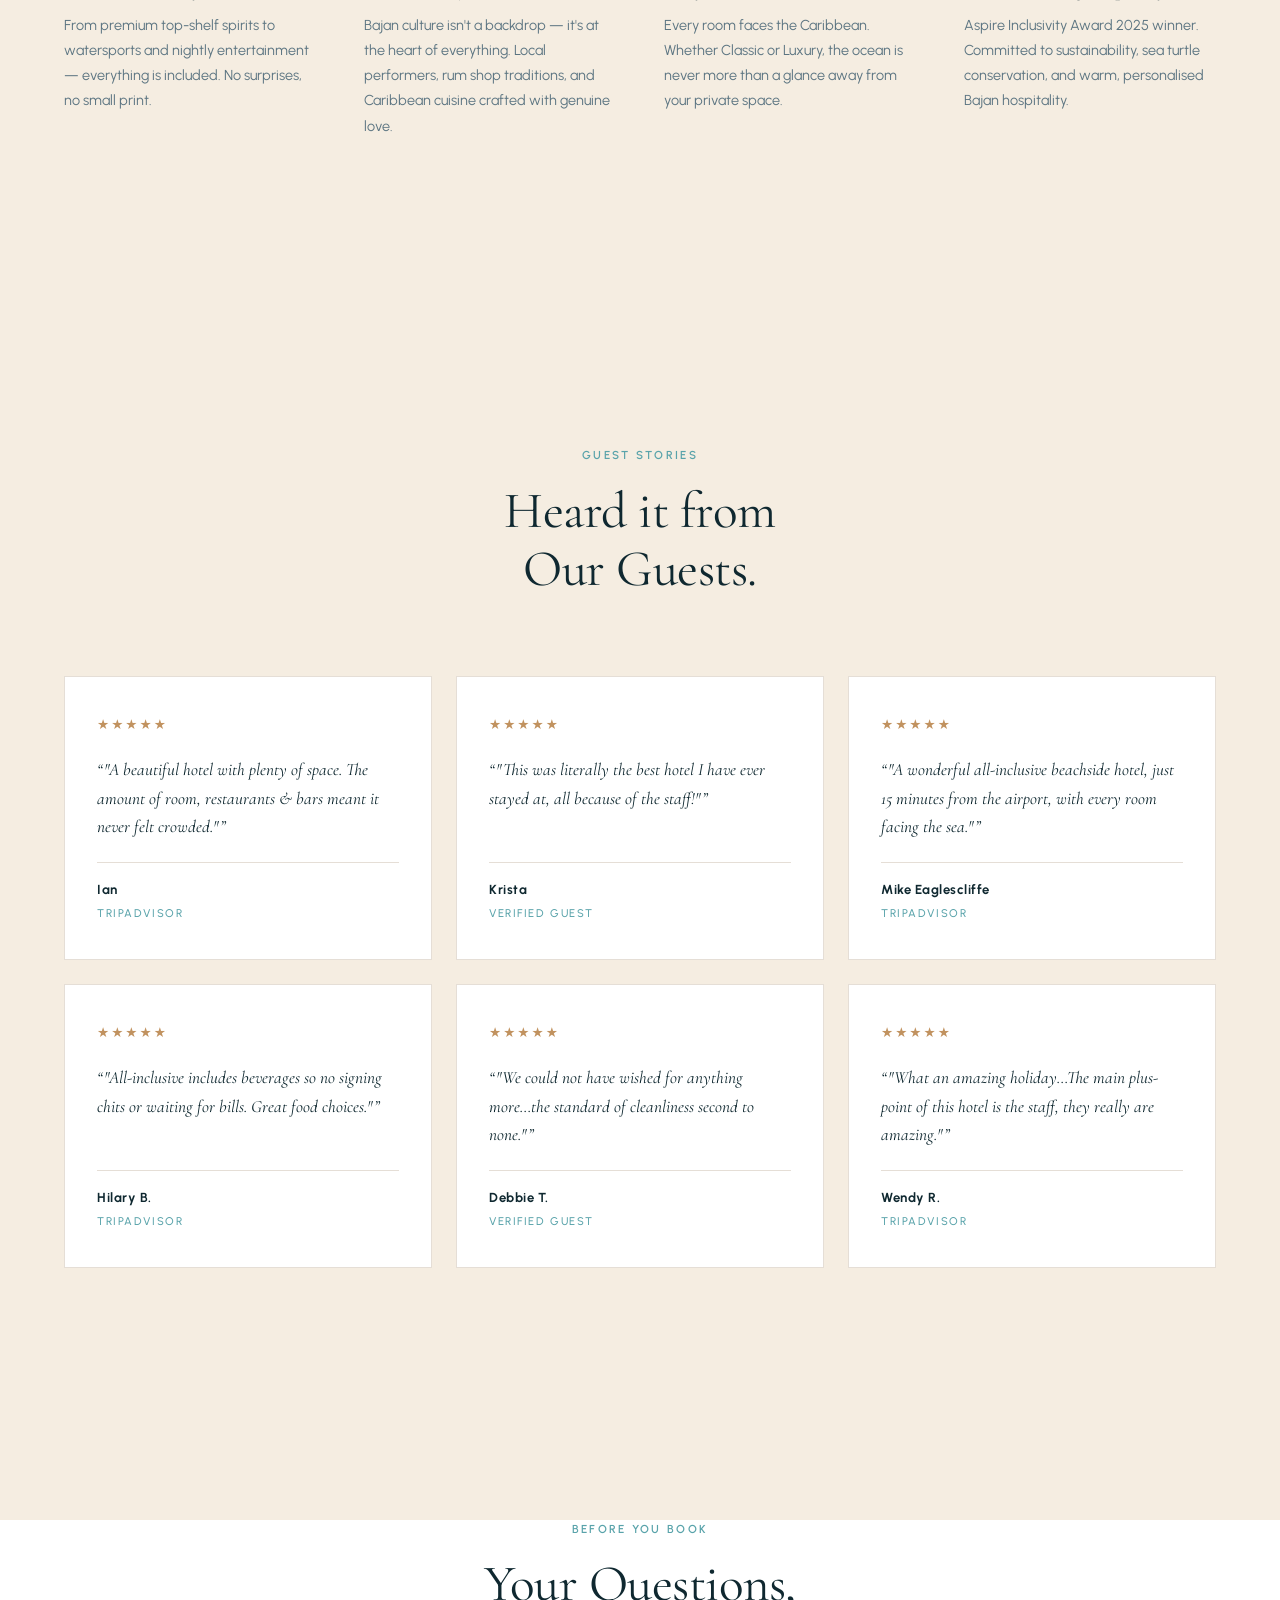
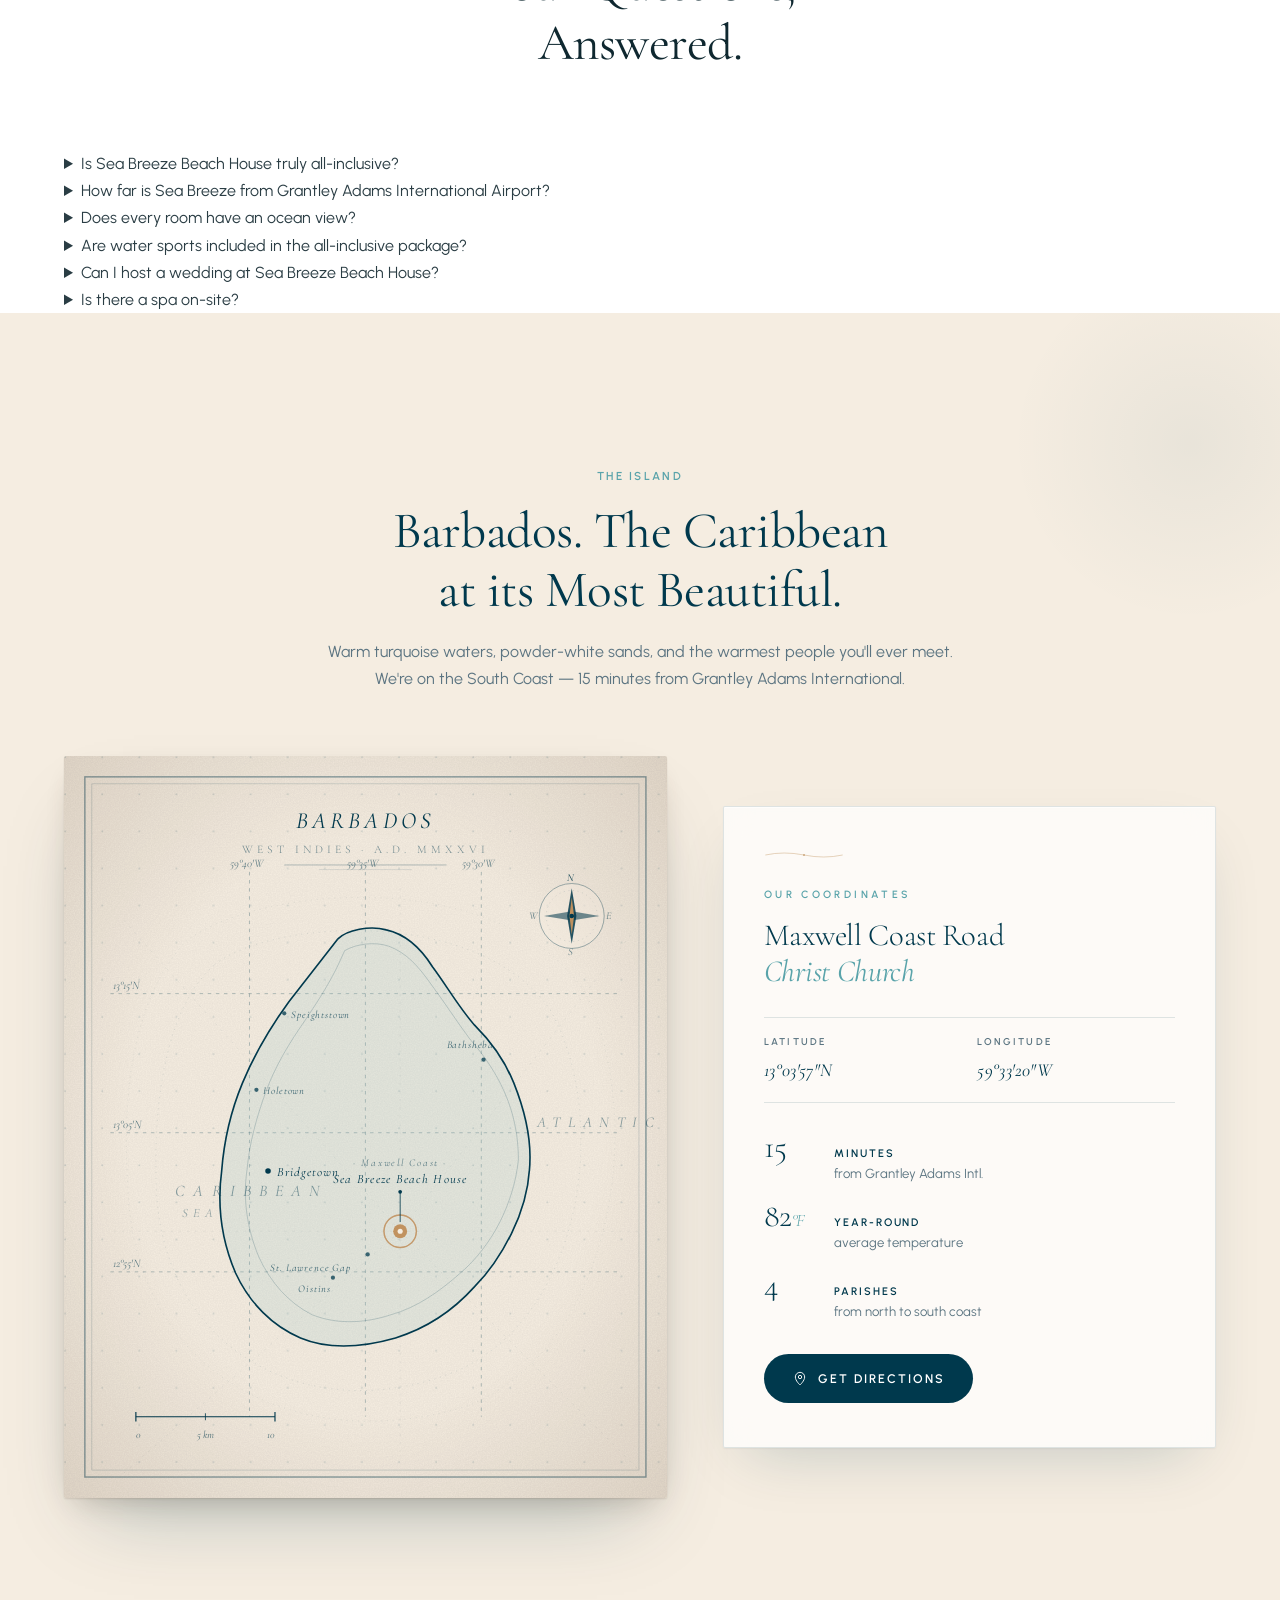
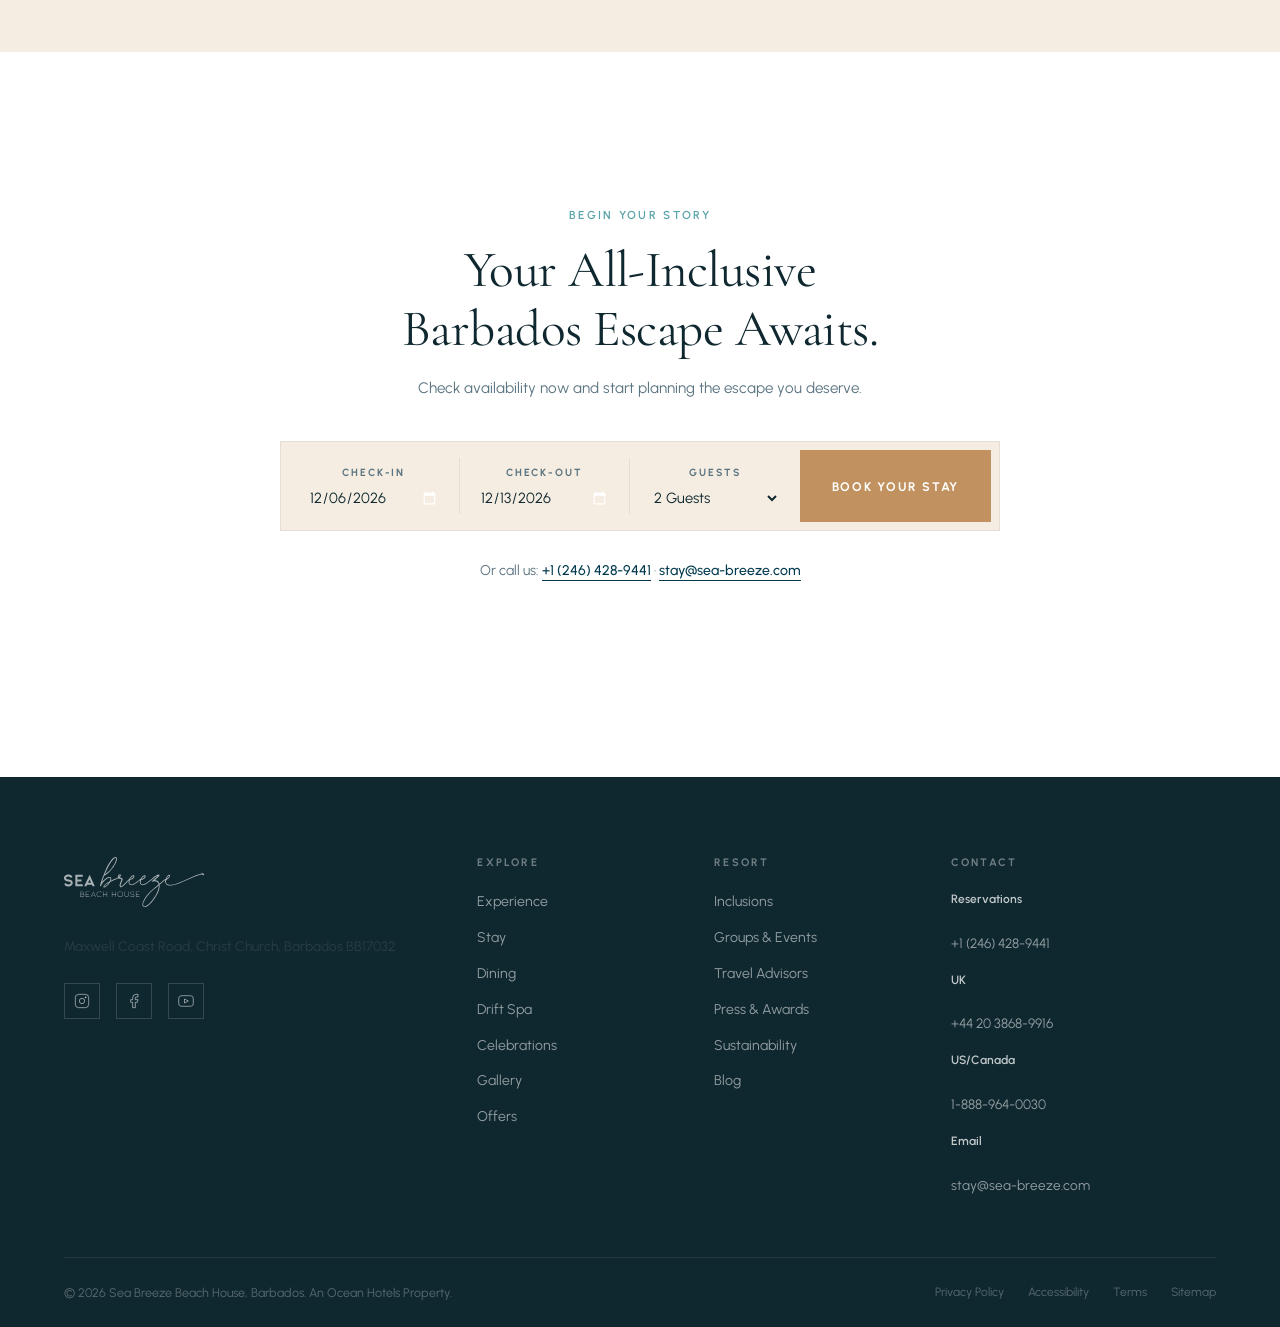
==== commit 34b55d7e: "feat: vintage cartographer Barbados map + advanced motion pass - Replaces beach-photo Barbados secti" ====
--- a/index.html
+++ b/index.html
@@ -428,7 +428,7 @@
   <section class="welcome" id="welcome">
     <div class="container">
       <div class="welcome-grid">
-        <div class="welcome-text fade-in">
+        <div class="welcome-text reveal-left">
           <span class="section-label">Welcome to Sea Breeze</span>
           <h2>Where Every Day<br />Feels Like a Gift</h2>
           <p class="lead-answer"><strong>Sea Breeze Beach House</strong> is a 4-star, 122-room all-inclusive beachfront resort on Maxwell Coast in Christ Church, Barbados — with six restaurants, five bars, three pools, Drift Spa, and complimentary water sports all included in your stay.</p>
@@ -436,21 +436,21 @@
           <p>Whether you're celebrating love, creating family memories, or simply surrendering to the rhythm of the Caribbean, Sea Breeze is your perfect shore.</p>
           <a href="#accommodations" class="btn-outline">Explore the Resort</a>
         </div>
-        <div class="welcome-stats fade-in">
-          <div class="stat">
-            <span class="stat-num">122</span>
+        <div class="welcome-stats">
+          <div class="stat reveal" style="--i:0">
+            <span class="stat-num" data-count="122">0</span>
             <span class="stat-label">Rooms & Suites</span>
           </div>
-          <div class="stat">
-            <span class="stat-num">6</span>
+          <div class="stat reveal" style="--i:1">
+            <span class="stat-num" data-count="6">0</span>
             <span class="stat-label">Restaurants</span>
           </div>
-          <div class="stat">
-            <span class="stat-num">5</span>
+          <div class="stat reveal" style="--i:2">
+            <span class="stat-num" data-count="5">0</span>
             <span class="stat-label">Bars</span>
           </div>
-          <div class="stat">
-            <span class="stat-num">3</span>
+          <div class="stat reveal" style="--i:3">
+            <span class="stat-num" data-count="3">0</span>
             <span class="stat-label">Pools</span>
           </div>
         </div>
@@ -464,7 +464,7 @@
   ============================================================ -->
   <section class="experience" id="experience">
     <div class="container">
-      <div class="section-header fade-in">
+      <div class="section-header reveal">
         <span class="section-label">The Experience</span>
         <h2>Life at the Water's Edge</h2>
       </div>
@@ -472,28 +472,28 @@
 
     <div class="experience-grid">
       <!-- Source: Sea Breeze CDN — aerial shot of the resort beach, Maxwell Coast -->
-      <div class="exp-card large fade-in" style="background-image: url('https://symphony.cdn.tambourine.com/sea-breeze-beach-house/media/seabreezebeachhouse-11-gallery-01-6303a46286a45.jpg')">
+      <div class="exp-card large reveal" style="--i:0; background-image: url('https://symphony.cdn.tambourine.com/sea-breeze-beach-house/media/seabreezebeachhouse-11-gallery-01-6303a46286a45.jpg')">
         <div class="exp-overlay always">
           <h3>The Beach</h3>
           <p>Maxwell Coast's pristine shore at your door</p>
         </div>
       </div>
       <!-- Source: Sea Breeze CDN — resort pool with building, umbrellas, ocean view -->
-      <div class="exp-card fade-in" style="background-image: url('https://symphony.cdn.tambourine.com/sea-breeze-beach-house/media/sea-breeze-beach-homepage-gallery-img3-630d1a4e165ef.jpg')">
+      <div class="exp-card reveal" style="--i:1; background-image: url('https://symphony.cdn.tambourine.com/sea-breeze-beach-house/media/sea-breeze-beach-homepage-gallery-img3-630d1a4e165ef.jpg')">
         <div class="exp-overlay always">
           <h3>The Pools</h3>
           <p>Three stunning pools — adults &amp; family</p>
         </div>
       </div>
       <!-- Source: Sea Breeze CDN — guest with snorkeling gear on the beach -->
-      <div class="exp-card fade-in" style="background-image: url('https://symphony.cdn.tambourine.com/sea-breeze-beach-house/media/seabreezebeachhouse-11-gallery-12-6303a477c0edb.jpg')">
+      <div class="exp-card reveal" style="--i:2; background-image: url('https://symphony.cdn.tambourine.com/sea-breeze-beach-house/media/seabreezebeachhouse-11-gallery-12-6303a477c0edb.jpg')">
         <div class="exp-overlay always">
           <h3>Water Sports</h3>
           <p>Snorkeling, kayaking, windsurfing — all included</p>
         </div>
       </div>
       <!-- Source: Sea Breeze CDN — champagne on the beach with turquoise Caribbean water -->
-      <div class="exp-card fade-in" style="background-image: url('https://symphony.cdn.tambourine.com/sea-breeze-beach-house/media/seabreezebeachhouse-11-gallery-04-6303a46a6a1de.jpg')">
+      <div class="exp-card reveal" style="--i:3; background-image: url('https://symphony.cdn.tambourine.com/sea-breeze-beach-house/media/seabreezebeachhouse-11-gallery-04-6303a46a6a1de.jpg')">
         <div class="exp-overlay always">
           <h3>Celebrations</h3>
           <p>Every moment deserves to be celebrated</p>
@@ -502,30 +502,30 @@
     </div>
 
     <div class="container">
-      <div class="inclusions fade-in">
+      <div class="inclusions reveal">
         <h3>Everything Included</h3>
         <div class="inclusions-grid">
-          <div class="inclusion-item">
+          <div class="inclusion-item reveal" style="--i:0">
             <svg viewBox="0 0 24 24" fill="none" aria-hidden="true"><path d="M20 7H4a2 2 0 00-2 2v10a2 2 0 002 2h16a2 2 0 002-2V9a2 2 0 00-2-2zM16 3H8" stroke="currentColor" stroke-width="1.5" stroke-linecap="round"/></svg>
             <span>All Meals &amp; Drinks</span>
           </div>
-          <div class="inclusion-item">
+          <div class="inclusion-item reveal" style="--i:1">
             <svg viewBox="0 0 24 24" fill="none" aria-hidden="true"><path d="M3 12h18M3 6h18M3 18h18" stroke="currentColor" stroke-width="1.5" stroke-linecap="round"/></svg>
             <span>Water Sports</span>
           </div>
-          <div class="inclusion-item">
+          <div class="inclusion-item reveal" style="--i:2">
             <svg viewBox="0 0 24 24" fill="none" aria-hidden="true"><circle cx="12" cy="12" r="10" stroke="currentColor" stroke-width="1.5"/><path d="M8 12l3 3 5-5" stroke="currentColor" stroke-width="1.5" stroke-linecap="round"/></svg>
             <span>Entertainment</span>
           </div>
-          <div class="inclusion-item">
+          <div class="inclusion-item reveal" style="--i:3">
             <svg viewBox="0 0 24 24" fill="none" aria-hidden="true"><path d="M5 17H3a2 2 0 01-2-2V5a2 2 0 012-2h11a2 2 0 012 2v3" stroke="currentColor" stroke-width="1.5" stroke-linecap="round"/><rect x="9" y="11" width="14" height="10" rx="2" stroke="currentColor" stroke-width="1.5"/></svg>
             <span>Airport Transfers</span>
           </div>
-          <div class="inclusion-item">
+          <div class="inclusion-item reveal" style="--i:4">
             <svg viewBox="0 0 24 24" fill="none" aria-hidden="true"><path d="M14 22V12m0 0l3 3m-3-3l-3 3M3 17l3-3 2.5 2.5L11 14l3 3" stroke="currentColor" stroke-width="1.5" stroke-linecap="round" stroke-linejoin="round"/><path d="M17 7A5 5 0 007 7" stroke="currentColor" stroke-width="1.5" stroke-linecap="round"/></svg>
             <span>Golf Access</span>
           </div>
-          <div class="inclusion-item">
+          <div class="inclusion-item reveal" style="--i:5">
             <svg viewBox="0 0 24 24" fill="none" aria-hidden="true"><path d="M17 21v-2a4 4 0 00-4-4H5a4 4 0 00-4 4v2M9 11a4 4 0 100-8 4 4 0 000 8z" stroke="currentColor" stroke-width="1.5"/></svg>
             <span>Kids Club</span>
           </div>
@@ -540,7 +540,7 @@
   ============================================================ -->
   <section class="gallery" id="gallery">
     <div class="container">
-      <div class="section-header fade-in">
+      <div class="section-header reveal">
         <span class="section-label">Photo Gallery</span>
         <h2>See It for Yourself</h2>
         <p>A glimpse of life at Sea Breeze — the beach, the pools, the rooms, and the moments in between.</p>
@@ -548,71 +548,71 @@
     </div>
     <div class="gallery-grid">
       <!-- Row 1: wide + tall + square -->
-      <figure class="g-item g-wide fade-in">
+      <figure class="g-item g-wide reveal-clip" style="--i:0">
         <img src="https://symphony.cdn.tambourine.com/sea-breeze-beach-house/media/seabreezebeachhouse-11-gallery-01-6303a46286a45.jpg"
              alt="Aerial view of Sea Breeze Beach House on Maxwell Coast, Barbados — pristine turquoise water and white-sand beach."
              loading="lazy" decoding="async" />
       </figure>
-      <figure class="g-item g-tall fade-in">
+      <figure class="g-item g-tall reveal-clip" style="--i:1">
         <img src="https://symphony.cdn.tambourine.com/sea-breeze-beach-house/media/sea-breeze-beach-homepage-gallery-img4-630d1a4fd7462.jpg"
              alt="Classic Collection room at Sea Breeze Beach House with Caribbean-inspired decor and ocean view."
              loading="lazy" decoding="async" />
       </figure>
-      <figure class="g-item fade-in">
+      <figure class="g-item reveal-clip" style="--i:2">
         <img src="https://symphony.cdn.tambourine.com/sea-breeze-beach-house/media/seabreezebeachhouse-11-gallery-04-6303a46a6a1de.jpg"
              alt="Chilled champagne on the sand at Sea Breeze Beach House, looking out over the Caribbean Sea."
              loading="lazy" decoding="async" />
       </figure>
       <!-- Row 2 -->
-      <figure class="g-item fade-in">
+      <figure class="g-item reveal-clip" style="--i:3">
         <img src="https://symphony.cdn.tambourine.com/sea-breeze-beach-house/media/sea-breeze-beach-homepage-gallery-img3-630d1a4e165ef.jpg"
              alt="Resort pool at Sea Breeze Beach House surrounded by sun loungers with an ocean backdrop."
              loading="lazy" decoding="async" />
       </figure>
-      <figure class="g-item fade-in">
+      <figure class="g-item reveal-clip" style="--i:4">
         <img src="https://symphony.cdn.tambourine.com/sea-breeze-beach-house/media/seabreezebeachhouse-gallery-img5-6320ac16847c8.jpg"
              alt="Guest walking along Maxwell Coast beach beside the turquoise Caribbean."
              loading="lazy" decoding="async" />
       </figure>
-      <figure class="g-item g-wide fade-in">
+      <figure class="g-item g-wide reveal-clip" style="--i:5">
         <img src="https://symphony.cdn.tambourine.com/sea-breeze-beach-house/media/seabreezebeachhouse-11-gallery-07-6303a46f3123c.jpg"
              alt="Luxury Ocean Suite balcony at Sea Breeze Beach House with tropical cocktails and a direct sea view."
              loading="lazy" decoding="async" />
       </figure>
       <!-- Row 3 -->
-      <figure class="g-item fade-in">
+      <figure class="g-item reveal-clip" style="--i:6">
         <img src="https://symphony.cdn.tambourine.com/sea-breeze-beach-house/media/sea-breeze-beach-house-firepit-1-667edd5b4993b.jpg"
              alt="Evening fire-pit terrace at Sea Breeze Beach House overlooking the ocean at dusk."
              loading="lazy" decoding="async" />
       </figure>
-      <figure class="g-item fade-in">
+      <figure class="g-item reveal-clip" style="--i:7">
         <img src="https://symphony.cdn.tambourine.com/sea-breeze-beach-house/media/rlv09876-1-6853014f5f8f6.jpg"
              alt="Bajan hospitality moment inside Sea Breeze Beach House — warm local service."
              loading="lazy" decoding="async" />
       </figure>
-      <figure class="g-item fade-in">
+      <figure class="g-item reveal-clip" style="--i:8">
         <img src="https://symphony.cdn.tambourine.com/sea-breeze-beach-house/media/sea-breeze-beach-house-reception-1-667edd5c83065.jpg"
              alt="Open-air reception lobby at Sea Breeze Beach House with Caribbean architectural details."
              loading="lazy" decoding="async" />
       </figure>
-      <figure class="g-item fade-in">
+      <figure class="g-item reveal-clip" style="--i:9">
         <img src="https://symphony.cdn.tambourine.com/sea-breeze-beach-house/media/rlv09940-68530159b64f4.jpg"
              alt="Tropical cocktails being shared at a Sea Breeze Beach House bar — part of the all-inclusive experience."
              loading="lazy" decoding="async" />
       </figure>
-      <figure class="g-item fade-in">
+      <figure class="g-item reveal-clip" style="--i:10">
         <img src="https://symphony.cdn.tambourine.com/sea-breeze-beach-house/media/seabreezebeachhouse-gallery-img1-6320ac0f67c62.jpg"
              alt="Sun loungers on the powder-white sand of Sea Breeze Beach House's private beach."
              loading="lazy" decoding="async" />
       </figure>
-      <figure class="g-item fade-in">
+      <figure class="g-item reveal-clip" style="--i:11">
         <img src="https://symphony.cdn.tambourine.com/sea-breeze-beach-house/media/seabreezebeachhouse-11-gallery-12-6303a477c0edb.jpg"
              alt="Guest enjoying complimentary snorkelling equipment on the beach at Sea Breeze Beach House."
              loading="lazy" decoding="async" />
       </figure>
     </div>
     <div class="container">
-      <div class="gallery-cta fade-in">
+      <div class="gallery-cta reveal">
         <a href="https://www.sea-breeze.com/gallery" target="_blank" rel="noopener" class="btn-outline">View Full Gallery</a>
       </div>
     </div>
@@ -624,7 +624,7 @@
   ============================================================ -->
   <section class="accommodations" id="accommodations">
     <div class="container">
-      <div class="section-header fade-in">
+      <div class="section-header reveal">
         <span class="section-label">Where You'll Stay</span>
         <h2>Two Collections,<br />One Extraordinary Resort</h2>
         <p>Choose the experience that speaks to you — vibrant chic or ocean-view luxury. Both fully all-inclusive.</p>
@@ -632,7 +632,7 @@
 
       <div class="rooms-grid">
 
-        <div class="room-card fade-in">
+        <div class="room-card reveal" style="--i:0">
           <!-- Source: Sea Breeze CDN — actual Classic Collection room, beachy turquoise accents with ocean view -->
           <div class="room-img" style="background-image: url('https://symphony.cdn.tambourine.com/sea-breeze-beach-house/media/sea-breeze-beach-homepage-gallery-img4-630d1a4fd7462.jpg')">
             <span class="room-collection">Classic Collection</span>
@@ -650,7 +650,7 @@
           </div>
         </div>
 
-        <div class="room-card featured fade-in">
+        <div class="room-card featured reveal" style="--i:1">
           <!-- Source: Sea Breeze CDN — Luxury Collection balcony, direct ocean view with cocktails -->
           <div class="room-img" style="background-image: url('https://symphony.cdn.tambourine.com/sea-breeze-beach-house/media/seabreezebeachhouse-11-gallery-07-6303a46f3123c.jpg')">
             <span class="room-collection luxury">Luxury Collection</span>
@@ -670,7 +670,7 @@
 
       </div>
 
-      <div class="sister-property fade-in">
+      <div class="sister-property reveal-slow reveal">
         <div class="sister-inner">
           <div class="sister-text">
             <span class="section-label">Stay in One, Play in Two</span>
@@ -685,7 +685,7 @@
            WHY BOOK DIRECT — trust micro-strip called for in the
            LFS internal sales report (vs. OTA leakage).
       ======================================================== -->
-      <div class="book-direct fade-in" aria-label="Why book direct with Sea Breeze">
+      <div class="book-direct reveal" aria-label="Why book direct with Sea Breeze">
         <h3>Why Book Direct</h3>
         <ul class="book-direct-list" role="list">
           <li><strong>Best Rate Guaranteed</strong><span>We'll match any lower public rate you find online.</span></li>
@@ -704,7 +704,7 @@
   ============================================================ -->
   <section class="dining" id="dining">
     <div class="container">
-      <div class="section-header fade-in">
+      <div class="section-header reveal">
         <span class="section-label">Culinary Experiences</span>
         <h2>Five Bars.<br />Six Restaurants.</h2>
         <p>A culinary journey through Barbados and beyond — all included in your stay.</p>
@@ -713,7 +713,7 @@
       <div class="dining-grid">
 
         <!-- Source: Sea Breeze CDN — pool terrace & ocean panorama (Aqua Terra setting) -->
-        <div class="dining-card fade-in">
+        <div class="dining-card reveal" style="--i:0">
           <div class="dining-img" style="background-image: url('https://symphony.cdn.tambourine.com/sea-breeze-beach-house/media/seabreezebeachhouse-11-gallery-10-6303a473d46ac.jpg')"></div>
           <div class="dining-info">
             <h4>Aqua Terra</h4>
@@ -723,7 +723,7 @@
         </div>
 
         <!-- Source: Sea Breeze CDN — rooftop fire pit terrace overlooking the ocean (Cerulean ambience) -->
-        <div class="dining-card fade-in">
+        <div class="dining-card reveal" style="--i:1">
           <div class="dining-img" style="background-image: url('https://symphony.cdn.tambourine.com/sea-breeze-beach-house/media/sea-breeze-beach-house-firepit-1-667edd5b4993b.jpg')"></div>
           <div class="dining-info">
             <h4>Cerulean</h4>
@@ -733,7 +733,7 @@
         </div>
 
         <!-- Source: Sea Breeze CDN — casual beach lounge setting (Flying Fish atmosphere) -->
-        <div class="dining-card fade-in">
+        <div class="dining-card reveal" style="--i:2">
           <div class="dining-img" style="background-image: url('https://symphony.cdn.tambourine.com/sea-breeze-beach-house/media/seabreezebeachhouse-gallery-img3-6320ac130ef80.jpg')"></div>
           <div class="dining-info">
             <h4>The Flying Fish</h4>
@@ -743,7 +743,7 @@
         </div>
 
         <!-- Source: Sea Breeze CDN — bar service at the resort (Mahogany / evening entertainment) -->
-        <div class="dining-card fade-in">
+        <div class="dining-card reveal" style="--i:3">
           <div class="dining-img" style="background-image: url('https://symphony.cdn.tambourine.com/sea-breeze-beach-house/media/rlv00001-6853029fb7af0.jpg')"></div>
           <div class="dining-info">
             <h4>Mahogany Lounge</h4>
@@ -753,7 +753,7 @@
         </div>
 
         <!-- Source: Sea Breeze CDN — Bajan staff smiling at bar (De Rum Shop atmosphere) -->
-        <div class="dining-card fade-in">
+        <div class="dining-card reveal" style="--i:4">
           <div class="dining-img" style="background-image: url('https://symphony.cdn.tambourine.com/sea-breeze-beach-house/media/rlv09842-6853077b97aff.jpg')"></div>
           <div class="dining-info">
             <h4>De Rum Shop Café</h4>
@@ -763,7 +763,7 @@
         </div>
 
         <!-- Source: Sea Breeze CDN — tropical cocktails cheers (Dine at Oro / premium evening) -->
-        <div class="dining-card fade-in">
+        <div class="dining-card reveal" style="--i:5">
           <div class="dining-img" style="background-image: url('https://symphony.cdn.tambourine.com/sea-breeze-beach-house/media/rlv09940-68530159b64f4.jpg')"></div>
           <div class="dining-info">
             <h4>Dine at Oro</h4>
@@ -781,13 +781,13 @@
   ============================================================ -->
   <section class="awards" id="awards">
     <div class="container">
-      <div class="section-header fade-in">
+      <div class="section-header reveal">
         <span class="section-label">Recognition</span>
         <h2>Award-Winning,<br />Every Year.</h2>
         <p>Our commitment to exceptional hospitality, inclusivity, and the Barbadian experience has been recognised by the industry's most respected voices.</p>
       </div>
-      <div class="awards-grid fade-in">
-        <div class="award-card">
+      <div class="awards-grid">
+        <div class="award-card reveal" style="--i:0">
           <div class="award-badge-img">
             <img src="https://symphony.cdn.tambourine.com/sea-breeze-beach-house/media/logo-awards-692770d20a940.svg" alt="Aspire Inclusivity Award 2025" loading="lazy" />
           </div>
@@ -797,7 +797,7 @@
             <p>Recognised for outstanding commitment to diversity, accessibility, and welcoming every guest with equal warmth.</p>
           </div>
         </div>
-        <div class="award-card">
+        <div class="award-card reveal" style="--i:1">
           <div class="award-badge-img">
             <img src="https://symphony.cdn.tambourine.com/sea-breeze-beach-house/media/oceanhotelsbarbados-seabreezebeachhouse-sea-breeze-awards-logo-699484a91cb3b.svg" alt="Sea Breeze Awards" loading="lazy" />
           </div>
@@ -807,7 +807,7 @@
             <p>Consistently rated among the top all-inclusive resorts in Barbados by verified guests from around the world.</p>
           </div>
         </div>
-        <div class="award-card">
+        <div class="award-card reveal" style="--i:2">
           <div class="award-badge-img award-badge-text">
             <span class="award-ta-logo">★★★★★</span>
             <span class="award-ta-label">TripAdvisor</span>
@@ -830,14 +830,14 @@
     <div class="spa-inner">
       <div class="container">
         <div class="spa-grid">
-          <div class="spa-text fade-in">
+          <div class="spa-text reveal-left">
             <span class="section-label light">Drift Spa</span>
             <h2>Restore.<br />Rejuvenate.<br />Drift Away.</h2>
             <p>Our intimate Drift Spa offers a tranquil sanctuary of massage therapies, bespoke facials, and beauty rituals — all using premium VIVANT® Skin Care products.</p>
             <p>Couples massage, manicures, pedicures, and more await in a serene beachside setting.</p>
             <a href="#booking" class="btn-outline-light">Book a Treatment</a>
           </div>
-          <div class="spa-visual fade-in">
+          <div class="spa-visual reveal-right" data-parallax>
             <div class="spa-img-wrap">
               <!-- Source: Sea Breeze CDN — actual Drift Spa treatment room interior -->
               <div class="spa-img" style="background-image: url('https://symphony.cdn.tambourine.com/sea-breeze-beach-house/media/oceanhotelspartnership-driftspa-gallery-02-658c5984959b3.jpg')"></div>
@@ -853,28 +853,28 @@
   ============================================================ -->
   <section class="weddings" id="weddings">
     <div class="container">
-      <div class="section-header fade-in">
+      <div class="section-header reveal">
         <span class="section-label">Special Occasions</span>
         <h2>Your Most Beautiful<br />Moments, Here.</h2>
         <p>From intimate proposals to destination weddings for 150 — Sea Breeze turns your celebration into something extraordinary.</p>
       </div>
 
       <div class="celebration-grid">
-        <div class="celebration-card fade-in">
+        <div class="celebration-card reveal" style="--i:0">
           <div class="celebration-icon">
             <svg viewBox="0 0 24 24" fill="none" aria-hidden="true"><path d="M20.84 4.61a5.5 5.5 0 00-7.78 0L12 5.67l-1.06-1.06a5.5 5.5 0 00-7.78 7.78l1.06 1.06L12 21.23l7.78-7.78 1.06-1.06a5.5 5.5 0 000-7.78z" stroke="currentColor" stroke-width="1.5" stroke-linecap="round"/></svg>
           </div>
           <h4>Weddings</h4>
           <p>Three bespoke packages, certified planners, and a one-wedding-per-day guarantee. Up to 150 guests, beachfront or garden settings.</p>
         </div>
-        <div class="celebration-card fade-in">
+        <div class="celebration-card reveal" style="--i:1">
           <div class="celebration-icon">
             <svg viewBox="0 0 24 24" fill="none" aria-hidden="true"><path d="M12 2l3.09 6.26L22 9.27l-5 4.87 1.18 6.88L12 17.77l-6.18 3.25L7 14.14 2 9.27l6.91-1.01L12 2z" stroke="currentColor" stroke-width="1.5" stroke-linejoin="round"/></svg>
           </div>
           <h4>Honeymoons</h4>
           <p>Complimentary honeymoon package (3+ nights) with champagne arrival, private dining, and couple-centric experiences.</p>
         </div>
-        <div class="celebration-card fade-in">
+        <div class="celebration-card reveal" style="--i:2">
           <div class="celebration-icon">
             <svg viewBox="0 0 24 24" fill="none" aria-hidden="true"><circle cx="12" cy="12" r="10" stroke="currentColor" stroke-width="1.5"/><path d="M12 8v4l3 3" stroke="currentColor" stroke-width="1.5" stroke-linecap="round"/></svg>
           </div>
@@ -890,28 +890,28 @@
   ============================================================ -->
   <section class="why-us" id="why">
     <div class="container">
-      <div class="section-header fade-in">
+      <div class="section-header reveal">
         <span class="section-label">Why Sea Breeze</span>
         <h2>Thoughtfully Different</h2>
       </div>
 
       <div class="why-grid">
-        <div class="why-item fade-in">
+        <div class="why-item reveal" style="--i:0">
           <span class="why-num">01</span>
           <h4>All-Inclusive, Truly</h4>
           <p>From premium top-shelf spirits to watersports and nightly entertainment — everything is included. No surprises, no small print.</p>
         </div>
-        <div class="why-item fade-in">
+        <div class="why-item reveal" style="--i:1">
           <span class="why-num">02</span>
           <h4>Authentic Bajan Soul</h4>
           <p>Bajan culture isn't a backdrop — it's at the heart of everything. Local performers, rum shop traditions, and Caribbean cuisine crafted with genuine love.</p>
         </div>
-        <div class="why-item fade-in">
+        <div class="why-item reveal" style="--i:2">
           <span class="why-num">03</span>
           <h4>Every Sea View, Guaranteed</h4>
           <p>Every room faces the Caribbean. Whether Classic or Luxury, the ocean is never more than a glance away from your private space.</p>
         </div>
-        <div class="why-item fade-in">
+        <div class="why-item reveal" style="--i:3">
           <span class="why-num">04</span>
           <h4>Award-Winning Hospitality</h4>
           <p>Aspire Inclusivity Award 2025 winner. Committed to sustainability, sea turtle conservation, and warm, personalised Bajan hospitality.</p>
@@ -925,13 +925,13 @@
   ============================================================ -->
   <section class="reviews" id="reviews">
     <div class="container">
-      <div class="section-header fade-in">
+      <div class="section-header reveal">
         <span class="section-label">Guest Stories</span>
         <h2>Heard it from<br />Our Guests.</h2>
       </div>
       <div class="reviews-grid">
 
-        <div class="review-card fade-in">
+        <div class="review-card reveal" style="--i:0">
           <div class="review-stars">★★★★★</div>
           <blockquote>"A beautiful hotel with plenty of space. The amount of room, restaurants &amp; bars meant it never felt crowded."</blockquote>
           <div class="review-author">
@@ -940,7 +940,7 @@
           </div>
         </div>
 
-        <div class="review-card fade-in">
+        <div class="review-card reveal" style="--i:1">
           <div class="review-stars">★★★★★</div>
           <blockquote>"This was literally the best hotel I have ever stayed at, all because of the staff!"</blockquote>
           <div class="review-author">
@@ -949,7 +949,7 @@
           </div>
         </div>
 
-        <div class="review-card fade-in">
+        <div class="review-card reveal" style="--i:2">
           <div class="review-stars">★★★★★</div>
           <blockquote>"A wonderful all-inclusive beachside hotel, just 15 minutes from the airport, with every room facing the sea."</blockquote>
           <div class="review-author">
@@ -958,7 +958,7 @@
           </div>
         </div>
 
-        <div class="review-card fade-in">
+        <div class="review-card reveal" style="--i:3">
           <div class="review-stars">★★★★★</div>
           <blockquote>"All-inclusive includes beverages so no signing chits or waiting for bills. Great food choices."</blockquote>
           <div class="review-author">
@@ -967,7 +967,7 @@
           </div>
         </div>
 
-        <div class="review-card fade-in">
+        <div class="review-card reveal" style="--i:4">
           <div class="review-stars">★★★★★</div>
           <blockquote>"We could not have wished for anything more...the standard of cleanliness second to none."</blockquote>
           <div class="review-author">
@@ -976,7 +976,7 @@
           </div>
         </div>
 
-        <div class="review-card fade-in">
+        <div class="review-card reveal" style="--i:5">
           <div class="review-stars">★★★★★</div>
           <blockquote>"What an amazing holiday...The main plus-point of this hotel is the staff, they really are amazing."</blockquote>
           <div class="review-author">
@@ -986,7 +986,7 @@
         </div>
 
       </div>
-      <div class="reviews-footer fade-in">
+      <div class="reviews-footer reveal">
         <a href="https://www.tripadvisor.com/Hotel_Review-g293871-d593066-Reviews-Sea_Breeze_Beach_House-Saint_Lawrence_Gap_Christ_Church_Parish_Barbados.html" target="_blank" rel="noopener" class="btn-outline">Read More on TripAdvisor</a>
       </div>
     </div>
@@ -999,12 +999,12 @@
   ============================================================ -->
   <section class="faq" id="faq" aria-label="Frequently asked questions">
     <div class="container">
-      <div class="section-header fade-in">
+      <div class="section-header reveal">
         <span class="section-label">Before You Book</span>
         <h2>Your Questions,<br />Answered.</h2>
       </div>
 
-      <div class="faq-list fade-in">
+      <div class="faq-list reveal">
         <details class="faq-item">
           <summary>Is Sea Breeze Beach House truly all-inclusive?</summary>
           <p>Yes. Your stay includes all meals and beverages (including premium spirits), nightly entertainment, non-motorized water sports, airport transfers, and access to six restaurants and five bars — with no signing of chits or surprise charges.</p>
@@ -1039,34 +1039,265 @@
   </section>
 
   <!-- ============================================================
-       BARBADOS SECTION
-       Source: Sea Breeze CDN — guest walking on resort beach, turquoise water
+       BARBADOS SECTION — Vintage cartographer meets modern minimalism.
+       Inline SVG of Barbados with hand-drawn ink outline, dashed lat /
+       long rules, compass rose, and a pulse pin at Maxwell Coast.
+       Glass info card sits beside it with coordinates and a Get
+       Directions CTA.
   ============================================================ -->
   <section class="barbados" id="barbados">
-    <div class="barbados-visual">
-      <!-- Source: Sea Breeze CDN — woman walking on Maxwell Coast beach, Caribbean sea -->
-      <div class="barbados-img" style="background-image: url('https://symphony.cdn.tambourine.com/sea-breeze-beach-house/media/seabreezebeachhouse-gallery-img5-6320ac16847c8.jpg')"></div>
-      <div class="barbados-overlay"></div>
-    </div>
-    <div class="container">
-      <div class="barbados-content fade-in">
-        <span class="section-label light">The Island</span>
+    <div class="container">
+      <div class="barbados-header reveal">
+        <span class="section-label">The Island</span>
         <h2>Barbados. The Caribbean<br />at its Most Beautiful.</h2>
-        <p>Warm turquoise waters, powder-white sands, vibrant Bajan culture, and the warmest people you'll ever meet. Barbados isn't just a destination — it's a feeling that stays with you long after you leave.</p>
-        <div class="barbados-facts">
-          <div class="fact">
-            <strong>Maxwell Coast Road</strong>
-            <span>South Coast, Christ Church Parish</span>
-          </div>
-          <div class="fact">
-            <strong>Year-Round Sunshine</strong>
-            <span>Average 82°F / 28°C</span>
-          </div>
-          <div class="fact">
-            <strong>Direct Flights</strong>
-            <span>From US, UK, Canada &amp; beyond</span>
-          </div>
-        </div>
+        <p>Warm turquoise waters, powder-white sands, and the warmest people you'll ever meet. We're on the South Coast — 15 minutes from Grantley Adams International.</p>
+      </div>
+
+      <div class="barbados-grid">
+
+        <!-- LEFT: vintage cartographer map -->
+        <figure class="barbados-map reveal-left" aria-label="Map of Barbados showing Sea Breeze Beach House on Maxwell Coast">
+          <svg viewBox="0 0 520 640" role="img" aria-label="Barbados island map" class="map-svg" xmlns="http://www.w3.org/2000/svg">
+
+            <!-- Paper grain + vintage filters -->
+            <defs>
+              <filter id="map-grain" x="0" y="0" width="100%" height="100%">
+                <feTurbulence type="fractalNoise" baseFrequency="0.9" numOctaves="2" seed="7" />
+                <feColorMatrix type="matrix" values="0 0 0 0 0  0 0 0 0 0  0 0 0 0 0  0 0 0 0.08 0" />
+              </filter>
+              <filter id="ink-spread" x="-5%" y="-5%" width="110%" height="110%">
+                <feGaussianBlur stdDeviation="0.35" />
+              </filter>
+              <pattern id="grid-dots" x="0" y="0" width="32" height="32" patternUnits="userSpaceOnUse">
+                <circle cx="1" cy="1" r="0.8" fill="rgba(0,57,77,0.14)" />
+              </pattern>
+            </defs>
+
+            <!-- Cream paper with subtle grain -->
+            <rect x="0" y="0" width="520" height="640" fill="#f5ede1" />
+            <rect x="0" y="0" width="520" height="640" fill="url(#grid-dots)" />
+            <rect x="0" y="0" width="520" height="640" filter="url(#map-grain)" opacity="0.7" />
+
+            <!-- Neat-line border (double rule) -->
+            <rect x="18" y="18" width="484" height="604" fill="none" stroke="rgba(0,57,77,0.45)" stroke-width="1.2" />
+            <rect x="24" y="24" width="472" height="592" fill="none" stroke="rgba(0,57,77,0.22)" stroke-width="0.6" />
+
+            <!-- Cartouche title -->
+            <g transform="translate(260,62)" text-anchor="middle">
+              <text class="map-cartouche" font-family="'Cormorant Garamond', serif" font-style="italic" font-weight="400" font-size="20" fill="#00394D" letter-spacing="0.18em">BARBADOS</text>
+              <text y="22" font-family="'Cormorant Garamond', serif" font-weight="300" font-size="10" fill="rgba(0,57,77,0.55)" letter-spacing="0.34em">WEST INDIES · A.D. MMXXVI</text>
+              <line x1="-70" y1="32" x2="70" y2="32" stroke="rgba(0,57,77,0.4)" stroke-width="0.6" />
+              <line x1="-40" y1="36" x2="40" y2="36" stroke="rgba(0,57,77,0.25)" stroke-width="0.4" />
+            </g>
+
+            <!-- Dashed lat / long rules -->
+            <g class="map-graticule" stroke="rgba(0,57,77,0.35)" stroke-width="0.7" stroke-dasharray="3 4" fill="none">
+              <line x1="40" y1="205" x2="480" y2="205" />
+              <line x1="40" y1="325" x2="480" y2="325" />
+              <line x1="40" y1="445" x2="480" y2="445" />
+              <line x1="160" y1="100" x2="160" y2="570" />
+              <line x1="260" y1="100" x2="260" y2="570" />
+              <line x1="360" y1="100" x2="360" y2="570" />
+            </g>
+            <g class="map-graticule-labels" font-family="'Cormorant Garamond', serif" font-style="italic" font-size="10" fill="rgba(0,57,77,0.6)">
+              <text x="42" y="201">13°15'N</text>
+              <text x="42" y="321">13°05'N</text>
+              <text x="42" y="441">12°55'N</text>
+              <text x="158" y="96" text-anchor="middle">59°40'W</text>
+              <text x="258" y="96" text-anchor="middle">59°35'W</text>
+              <text x="358" y="96" text-anchor="middle">59°30'W</text>
+            </g>
+
+            <!-- Faint sea stipple: dotted wave rings around the island -->
+            <g class="map-sea" stroke="rgba(0,57,77,0.18)" fill="none" stroke-width="0.5" stroke-dasharray="1 4">
+              <path d="M130 180 C 180 140, 360 130, 420 220 C 470 310, 450 480, 340 530 C 220 580, 90 520, 80 380 C 75 280, 95 210, 130 180 Z" />
+              <path d="M105 160 C 170 110, 380 95, 450 205 C 500 305, 480 505, 350 560 C 210 605, 60 540, 55 370 C 48 260, 72 195, 105 160 Z" opacity="0.7" />
+            </g>
+
+            <!-- Subtle compass lines radiating from the pin -->
+            <g class="map-rhumbs" stroke="rgba(0,57,77,0.12)" stroke-width="0.4" stroke-dasharray="2 5">
+              <line x1="290" y1="410" x2="50" y2="140" />
+              <line x1="290" y1="410" x2="50" y2="620" />
+              <line x1="290" y1="410" x2="500" y2="140" />
+              <line x1="290" y1="410" x2="500" y2="620" />
+              <line x1="290" y1="410" x2="290" y2="110" />
+              <line x1="290" y1="410" x2="290" y2="600" />
+              <line x1="290" y1="410" x2="40" y2="410" />
+              <line x1="290" y1="410" x2="500" y2="410" />
+            </g>
+
+            <!-- BARBADOS ISLAND OUTLINE — stroke-draw animated -->
+            <path
+              id="barbados-outline"
+              class="map-island"
+              d="M 236 158
+                 C 244 150, 264 146, 278 150
+                 C 296 154, 308 166, 318 182
+                 C 330 198, 340 216, 354 232
+                 C 368 246, 380 262, 388 282
+                 C 396 302, 402 324, 402 346
+                 C 402 370, 396 392, 386 412
+                 C 378 428, 368 444, 354 458
+                 C 336 478, 312 494, 286 502
+                 C 258 510, 228 512, 204 502
+                 C 180 492, 160 472, 148 446
+                 C 136 418, 132 388, 136 358
+                 C 138 332, 144 306, 154 282
+                 C 164 258, 178 234, 194 212
+                 C 208 194, 222 176, 236 158 Z"
+              fill="rgba(145,195,199,0.18)"
+              stroke="#00394D"
+              stroke-width="1.4"
+              stroke-linejoin="round"
+              filter="url(#ink-spread)"
+            />
+
+            <!-- Inner coastline echo — hand-drawn double line -->
+            <path
+              class="map-island-echo"
+              d="M 242 168
+                 C 252 162, 268 160, 280 164
+                 C 296 170, 306 182, 316 196
+                 C 328 212, 338 228, 350 244
+                 C 362 258, 372 272, 380 290
+                 C 388 308, 392 328, 392 348
+                 C 390 368, 384 386, 376 402
+                 C 368 418, 356 434, 342 446
+                 C 324 462, 304 476, 282 482
+                 C 258 490, 234 490, 214 482
+                 C 194 472, 178 454, 168 432
+                 C 158 408, 154 382, 158 356
+                 C 160 334, 166 312, 174 290
+                 C 182 268, 194 248, 208 228
+                 C 220 210, 232 192, 242 168 Z"
+              fill="none"
+              stroke="rgba(0,57,77,0.28)"
+              stroke-width="0.6"
+              stroke-linejoin="round"
+            />
+
+            <!-- Interior flourishes: hatched hills + inland place names -->
+            <g class="map-places" font-family="'Cormorant Garamond', serif" font-style="italic">
+              <!-- Bridgetown -->
+              <circle cx="176" cy="358" r="2.4" fill="#00394D" />
+              <text x="184" y="362" font-size="11" fill="#00394D" letter-spacing="0.08em">Bridgetown</text>
+              <!-- Holetown -->
+              <circle cx="166" cy="288" r="1.8" fill="rgba(0,57,77,0.75)" />
+              <text x="172" y="292" font-size="9" fill="rgba(0,57,77,0.75)" letter-spacing="0.08em">Holetown</text>
+              <!-- Speightstown -->
+              <circle cx="190" cy="222" r="1.8" fill="rgba(0,57,77,0.75)" />
+              <text x="196" y="226" font-size="9" fill="rgba(0,57,77,0.75)" letter-spacing="0.08em">Speightstown</text>
+              <!-- Bathsheba -->
+              <circle cx="362" cy="262" r="1.8" fill="rgba(0,57,77,0.75)" />
+              <text x="330" y="252" font-size="9" fill="rgba(0,57,77,0.75)" letter-spacing="0.08em">Bathsheba</text>
+              <!-- St. Lawrence Gap -->
+              <circle cx="262" cy="430" r="1.8" fill="rgba(0,57,77,0.75)" />
+              <text x="178" y="444" font-size="9" fill="rgba(0,57,77,0.75)" letter-spacing="0.08em">St. Lawrence Gap</text>
+              <!-- Oistins -->
+              <circle cx="232" cy="450" r="1.8" fill="rgba(0,57,77,0.75)" />
+              <text x="202" y="462" font-size="9" fill="rgba(0,57,77,0.75)" letter-spacing="0.08em">Oistins</text>
+              <!-- Caribbean Sea label -->
+              <text x="96" y="380" font-size="14" fill="rgba(0,57,77,0.45)" letter-spacing="0.5em">CARIBBEAN</text>
+              <text x="102" y="398" font-size="11" fill="rgba(0,57,77,0.4)" letter-spacing="0.4em">SEA</text>
+              <!-- Atlantic label -->
+              <text x="408" y="320" font-size="13" fill="rgba(0,57,77,0.45)" letter-spacing="0.5em">ATLANTIC</text>
+            </g>
+
+            <!-- Scale bar -->
+            <g class="map-scale" transform="translate(62,570)">
+              <line x1="0" y1="0" x2="120" y2="0" stroke="#00394D" stroke-width="1" />
+              <line x1="0" y1="-4" x2="0" y2="4" stroke="#00394D" stroke-width="1" />
+              <line x1="60" y1="-3" x2="60" y2="3" stroke="#00394D" stroke-width="0.7" />
+              <line x1="120" y1="-4" x2="120" y2="4" stroke="#00394D" stroke-width="1" />
+              <text x="0" y="18" font-family="'Cormorant Garamond', serif" font-style="italic" font-size="9" fill="rgba(0,57,77,0.65)">0</text>
+              <text x="60" y="18" font-family="'Cormorant Garamond', serif" font-style="italic" font-size="9" fill="rgba(0,57,77,0.65)" text-anchor="middle">5 km</text>
+              <text x="120" y="18" font-family="'Cormorant Garamond', serif" font-style="italic" font-size="9" fill="rgba(0,57,77,0.65)" text-anchor="end">10</text>
+            </g>
+
+            <!-- Compass rose (top-right) -->
+            <g class="map-compass" transform="translate(438,138)">
+              <circle r="28" fill="rgba(245,237,225,0.6)" stroke="rgba(0,57,77,0.45)" stroke-width="0.7" />
+              <circle r="22" fill="none" stroke="rgba(0,57,77,0.25)" stroke-width="0.4" stroke-dasharray="1 3" />
+              <!-- Four-point star -->
+              <polygon points="0,-24 4,0 0,24 -4,0" fill="#00394D" opacity="0.85" />
+              <polygon points="-24,0 0,-4 24,0 0,4" fill="#00394D" opacity="0.55" />
+              <polygon points="0,-16 2,0 0,16 -2,0" fill="#c1925f" />
+              <circle r="2" fill="#00394D" />
+              <text y="-30" font-family="'Cormorant Garamond', serif" font-style="italic" font-size="9" fill="#00394D" text-anchor="middle" letter-spacing="0.15em">N</text>
+              <text y="34" font-family="'Cormorant Garamond', serif" font-style="italic" font-size="9" fill="rgba(0,57,77,0.6)" text-anchor="middle" letter-spacing="0.15em">S</text>
+              <text x="32" y="3" font-family="'Cormorant Garamond', serif" font-style="italic" font-size="9" fill="rgba(0,57,77,0.6)" text-anchor="middle" letter-spacing="0.15em">E</text>
+              <text x="-32" y="3" font-family="'Cormorant Garamond', serif" font-style="italic" font-size="9" fill="rgba(0,57,77,0.6)" text-anchor="middle" letter-spacing="0.15em">W</text>
+            </g>
+
+            <!-- SEA BREEZE PIN — pulse ring + gold marker -->
+            <g class="map-pin" transform="translate(290,410)">
+              <circle class="pin-pulse" r="14" fill="none" stroke="#c1925f" stroke-width="1.2" opacity="0.8" />
+              <circle class="pin-pulse pin-pulse-2" r="14" fill="none" stroke="#c1925f" stroke-width="0.8" opacity="0.6" />
+              <circle r="6" fill="#c1925f" />
+              <circle r="2.2" fill="#f5ede1" />
+              <!-- Label hairline + text -->
+              <line x1="0" y1="-8" x2="0" y2="-34" stroke="#00394D" stroke-width="0.7" />
+              <circle cx="0" cy="-34" r="1.6" fill="#00394D" />
+              <text x="0" y="-42" text-anchor="middle" font-family="'Cormorant Garamond', serif" font-style="italic" font-size="11" fill="#00394D" letter-spacing="0.1em">Sea Breeze Beach House</text>
+              <text x="0" y="-56" text-anchor="middle" font-family="'Cormorant Garamond', serif" font-style="italic" font-size="9" fill="rgba(0,57,77,0.6)" letter-spacing="0.18em">· Maxwell Coast ·</text>
+            </g>
+
+          </svg>
+        </figure>
+
+        <!-- RIGHT: glass info card -->
+        <aside class="barbados-card reveal-right">
+
+          <div class="card-flourish" aria-hidden="true">
+            <svg viewBox="0 0 120 12" xmlns="http://www.w3.org/2000/svg">
+              <path d="M2 6 Q 30 0, 60 6 T 118 6" stroke="currentColor" stroke-width="0.8" fill="none" />
+              <circle cx="60" cy="6" r="1.6" fill="currentColor" />
+            </svg>
+          </div>
+
+          <span class="card-eyebrow">Our coordinates</span>
+          <h3>Maxwell Coast Road<br /><em>Christ Church</em></h3>
+
+          <dl class="card-coords">
+            <div>
+              <dt>Latitude</dt>
+              <dd>13°03'57"N</dd>
+            </div>
+            <div>
+              <dt>Longitude</dt>
+              <dd>59°33'20"W</dd>
+            </div>
+          </dl>
+
+          <ul class="card-facts" role="list">
+            <li>
+              <span class="fact-num">15</span>
+              <span class="fact-detail"><strong>Minutes</strong>from Grantley Adams Intl.</span>
+            </li>
+            <li>
+              <span class="fact-num">82<em>°F</em></span>
+              <span class="fact-detail"><strong>Year-round</strong>average temperature</span>
+            </li>
+            <li>
+              <span class="fact-num">4</span>
+              <span class="fact-detail"><strong>Parishes</strong>from north to south coast</span>
+            </li>
+          </ul>
+
+          <a
+            href="https://www.google.com/maps/search/?api=1&query=Sea+Breeze+Beach+House%2C+Maxwell+Coast+Road%2C+Christ+Church%2C+Barbados"
+            target="_blank"
+            rel="noopener"
+            class="btn-directions"
+          >
+            <svg viewBox="0 0 24 24" fill="none" aria-hidden="true">
+              <path d="M12 21s-7-6.5-7-12a7 7 0 0114 0c0 5.5-7 12-7 12z" stroke="currentColor" stroke-width="1.4" stroke-linejoin="round"/>
+              <circle cx="12" cy="9" r="2.5" stroke="currentColor" stroke-width="1.4" />
+            </svg>
+            Get Directions
+          </a>
+        </aside>
+
       </div>
     </div>
   </section>
@@ -1076,7 +1307,7 @@
   ============================================================ -->
   <section class="final-cta" id="finalcta">
     <div class="container">
-      <div class="cta-inner fade-in">
+      <div class="cta-inner reveal">
         <span class="section-label">Begin Your Story</span>
         <h2>Your All-Inclusive<br />Barbados Escape Awaits.</h2>
         <p>Check availability now and start planning the escape you deserve.</p>
--- a/styles.css
+++ b/styles.css
@@ -355,14 +355,39 @@
 }
 
 /* Reveal primitives used by ScrollTrigger. JS adds .is-in. Each is
-   gpu-cheap: opacity + transform only. */
-.reveal { opacity: 0; transform: translateY(28px); transition: opacity var(--dur-slow) var(--ease-nautical), transform var(--dur-slow) var(--ease-nautical); }
+   gpu-cheap: opacity + transform only. Per-element stagger comes from
+   inline `style="--i:N"` — transition-delay scales with N. */
+.reveal { opacity: 0; transform: translateY(28px); transition: opacity var(--dur-slow) var(--ease-nautical), transform var(--dur-slow) var(--ease-nautical); transition-delay: calc(var(--i, 0) * 80ms); }
 .reveal.is-in { opacity: 1; transform: translateY(0); }
 .reveal-slow { transition-duration: var(--dur-cinema); }
 .reveal-left  { transform: translateX(-36px); }
 .reveal-left.is-in { transform: translateX(0); }
 .reveal-right { transform: translateX(36px); }
 .reveal-right.is-in { transform: translateX(0); }
+
+/* Clip-path reveal for gallery images — unveils from below like a curtain */
+.reveal-clip {
+  clip-path: inset(0 0 100% 0);
+  transition: clip-path 1100ms var(--ease-nautical);
+  transition-delay: calc(var(--i, 0) * 90ms);
+}
+.reveal-clip.is-in { clip-path: inset(0 0 0% 0); }
+.reveal-clip > img {
+  transform: scale(1.12);
+  transition: transform 1800ms var(--ease-nautical);
+  transition-delay: calc(var(--i, 0) * 90ms);
+}
+.reveal-clip.is-in > img { transform: scale(1); }
+
+/* Counter module — JS animates textContent from 0 to data-target */
+.stat-num[data-count] {
+  font-variant-numeric: tabular-nums;
+}
+
+@media (prefers-reduced-motion: reduce) {
+  .reveal-clip { clip-path: none; transition: none; }
+  .reveal-clip > img { transform: none; transition: none; }
+}
 
 /* Word-split stagger (phase 2 hero headline). Each .word has its
    own delay set inline by JS (--i), so we don't need per-word CSS. */
@@ -841,23 +866,26 @@
   50% { transform: translateX(-50%) translateY(8px); }
 }
 
-/* Bottom fade — seamless dissolve from hero video into the cream
-   trust strip below. Sits above overlay, below hero-content.
-   Starts partial so GSAP scroll-scrub can firm it up on scroll. */
+/* Bottom fade — even vertical cross-fade from hero video into the
+   cream trust strip. Equal feathering at the top and bottom of the
+   gradient so the two sections meet in a symmetric, diffused band
+   rather than a hard horizon line. */
 .hero-fade {
   position: absolute;
   left: 0;
   right: 0;
   bottom: 0;
-  height: 32vh;
+  height: 40vh;
   pointer-events: none;
-  opacity: 0.85;
+  opacity: 0.95;
   background: linear-gradient(
     to bottom,
-    rgba(246, 243, 239, 0) 0%,
-    rgba(246, 243, 239, 0) 32%,
-    rgba(246, 243, 239, 0.55) 70%,
-    var(--cream) 100%
+    rgba(246, 243, 239, 0)    0%,
+    rgba(246, 243, 239, 0.18) 22%,
+    rgba(246, 243, 239, 0.42) 42%,
+    rgba(246, 243, 239, 0.68) 60%,
+    rgba(246, 243, 239, 0.88) 78%,
+    var(--cream)              96%
   );
 }
 
@@ -970,7 +998,7 @@
   .trust-pill { padding: 8px 16px 8px 12px; gap: 10px; }
   .trust-rating { font-size: 1.1rem; }
   .trust-count { font-size: 0.6rem; }
-  .hero-fade { height: 24vh; }
+  .hero-fade { height: 32vh; }
 }
 
 /* ----------------------------------------------------------------
@@ -1603,66 +1631,288 @@
 .why-item p { font-size: 0.9rem; color: var(--text-muted); line-height: 1.75; }
 
 /* ----------------------------------------------------------------
-   BARBADOS
+   BARBADOS — Vintage cartographer map + modern minimal glass card.
+   Cream paper background (matches trust strip) for seamless flow.
 ---------------------------------------------------------------- */
 .barbados {
   position: relative;
-  min-height: 600px;
-  display: flex;
-  align-items: center;
+  padding: var(--section-py) 0;
+  background: var(--cream);
   overflow: hidden;
 }
-
-.barbados-visual {
+.barbados::before {
+  /* subtle compass-rose watermark in the corner */
+  content: "";
   position: absolute;
-  inset: 0;
-}
-.barbados-img {
+  top: -80px; right: -120px;
+  width: 420px; height: 420px;
+  background: radial-gradient(circle, rgba(0,57,77,0.05), transparent 60%);
+  pointer-events: none;
+}
+
+.barbados-header {
+  max-width: 640px;
+  margin: 0 auto 64px;
+  text-align: center;
+}
+.barbados-header h2 {
+  color: var(--deep-teal);
+  margin-bottom: 18px;
+}
+.barbados-header p {
+  color: var(--text-muted);
+  font-size: 1rem;
+  line-height: 1.7;
+}
+
+.barbados-grid {
+  display: grid;
+  grid-template-columns: minmax(0, 1.1fr) minmax(0, 0.9fr);
+  gap: 56px;
+  align-items: center;
+}
+
+/* ---- Map ---- */
+.barbados-map {
+  position: relative;
+  margin: 0;
+  aspect-ratio: 520 / 640;
+  border-radius: 2px;
+  overflow: hidden;
+  background: #f5ede1;
+  /* vintage paper shadow — warm, layered, not flat */
+  box-shadow:
+    0 1px 2px rgba(60, 38, 18, 0.12),
+    0 12px 30px -12px rgba(60, 38, 18, 0.25),
+    0 40px 80px -30px rgba(0, 57, 77, 0.28),
+    inset 0 0 60px rgba(193, 146, 95, 0.1);
+}
+.barbados-map::after {
+  /* soft vignette at edges to suggest aged paper */
+  content: "";
+  position: absolute; inset: 0;
+  background: radial-gradient(ellipse at center, transparent 55%, rgba(80, 50, 20, 0.12) 100%);
+  pointer-events: none;
+  mix-blend-mode: multiply;
+}
+.map-svg {
+  display: block;
   width: 100%;
   height: 100%;
-  background-size: cover;
-  background-position: center;
-}
-.barbados-overlay {
-  position: absolute;
-  inset: 0;
-  background: linear-gradient(
-    100deg,
-    rgba(0, 20, 35, 0.88) 0%,
-    rgba(0, 57, 77, 0.65) 50%,
-    rgba(0, 20, 35, 0.25) 100%
-  );
-}
-
-.barbados-content {
+}
+
+/* Island stroke-draw animation — JS flips .is-in when scrolled in */
+.map-island {
+  stroke-dasharray: 2400;
+  stroke-dashoffset: 2400;
+  transition: stroke-dashoffset 2200ms cubic-bezier(0.22, 1, 0.36, 1);
+}
+.reveal-left.is-in .map-island {
+  stroke-dashoffset: 0;
+}
+.map-island-echo {
+  opacity: 0;
+  transition: opacity 1400ms ease 1100ms;
+}
+.reveal-left.is-in .map-island-echo {
+  opacity: 1;
+}
+
+/* Graticule + places fade in softly after the island draws */
+.map-graticule,
+.map-graticule-labels,
+.map-places,
+.map-sea,
+.map-rhumbs,
+.map-scale,
+.map-cartouche,
+.map-compass {
+  opacity: 0;
+  transition: opacity 900ms ease 1400ms;
+}
+.reveal-left.is-in .map-graticule,
+.reveal-left.is-in .map-graticule-labels,
+.reveal-left.is-in .map-places,
+.reveal-left.is-in .map-sea,
+.reveal-left.is-in .map-rhumbs,
+.reveal-left.is-in .map-scale,
+.reveal-left.is-in .map-cartouche,
+.reveal-left.is-in .map-compass {
+  opacity: 1;
+}
+
+/* Pin — only fully visible after the map has drawn, then pulses */
+.map-pin {
+  opacity: 0;
+  transition: opacity 600ms ease 1900ms;
+}
+.reveal-left.is-in .map-pin {
+  opacity: 1;
+}
+.pin-pulse {
+  transform-origin: 0 0;
+  animation: pin-ping 2.6s cubic-bezier(0.22, 1, 0.36, 1) infinite;
+}
+.pin-pulse-2 {
+  animation-delay: 1.3s;
+}
+@keyframes pin-ping {
+  0%   { transform: scale(0.4); opacity: 0.9; }
+  70%  { transform: scale(1.6); opacity: 0;   }
+  100% { transform: scale(1.6); opacity: 0;   }
+}
+
+/* ---- Info card (glass on cream) ---- */
+.barbados-card {
   position: relative;
-  z-index: 1;
-  padding: var(--section-py) 0;
-  max-width: 620px;
-}
-.barbados-content h2 { color: var(--text-white); margin-bottom: 20px; }
-.barbados-content > p { color: rgba(255,255,255,0.7); margin-bottom: 40px; }
-
-.barbados-facts {
+  padding: 44px 40px;
+  background: rgba(255, 255, 255, 0.72);
+  backdrop-filter: blur(14px) saturate(1.1);
+  -webkit-backdrop-filter: blur(14px) saturate(1.1);
+  border: 1px solid rgba(0, 57, 77, 0.12);
+  border-radius: 2px;
+  box-shadow:
+    0 1px 2px rgba(0, 57, 77, 0.06),
+    0 24px 60px -24px rgba(0, 57, 77, 0.22),
+    inset 0 1px 0 rgba(255, 255, 255, 0.6);
+}
+@supports not (backdrop-filter: blur(1px)) {
+  .barbados-card { background: #ffffff; }
+}
+
+.card-flourish {
+  color: var(--gold);
+  width: 80px;
+  margin-bottom: 20px;
+  opacity: 0.75;
+}
+.card-flourish svg { display: block; width: 100%; height: auto; }
+
+.card-eyebrow {
+  display: inline-block;
+  font-family: var(--font-body);
+  font-size: 0.66rem;
+  font-weight: 600;
+  letter-spacing: 0.32em;
+  text-transform: uppercase;
+  color: var(--teal-accent);
+  margin-bottom: 14px;
+}
+.barbados-card h3 {
+  font-family: var(--font-display);
+  font-weight: 300;
+  font-size: clamp(1.6rem, 2.4vw, 2.2rem);
+  line-height: 1.15;
+  color: var(--deep-teal);
+  letter-spacing: -0.01em;
+  margin-bottom: 28px;
+}
+.barbados-card h3 em {
+  font-style: italic;
+  font-weight: 400;
+  color: var(--teal-accent);
+}
+
+/* Coordinates — vintage serif, two columns */
+.card-coords {
+  display: grid;
+  grid-template-columns: 1fr 1fr;
+  gap: 16px;
+  margin: 0 0 28px;
+  padding: 16px 0;
+  border-top: 1px solid rgba(0, 57, 77, 0.12);
+  border-bottom: 1px solid rgba(0, 57, 77, 0.12);
+}
+.card-coords dt {
+  font-family: var(--font-body);
+  font-size: 0.62rem;
+  font-weight: 600;
+  letter-spacing: 0.22em;
+  text-transform: uppercase;
+  color: var(--text-muted);
+  margin-bottom: 4px;
+}
+.card-coords dd {
+  margin: 0;
+  font-family: var(--font-display);
+  font-style: italic;
+  font-size: 1.15rem;
+  color: var(--deep-teal);
+  letter-spacing: 0.02em;
+}
+
+/* Facts strip */
+.card-facts {
+  list-style: none;
+  margin: 0 0 32px;
+  padding: 0;
   display: flex;
   flex-direction: column;
   gap: 16px;
 }
-.fact {
-  display: flex;
-  gap: 16px;
+.card-facts li {
+  display: flex;
   align-items: baseline;
-}
-.fact strong {
+  gap: 18px;
+}
+.fact-num {
+  flex: 0 0 auto;
+  font-family: var(--font-display);
+  font-weight: 300;
+  font-size: 2rem;
+  line-height: 1;
+  color: var(--deep-teal);
+  letter-spacing: -0.02em;
+  min-width: 52px;
+}
+.fact-num em {
+  font-style: italic;
+  font-size: 1.1rem;
+  color: var(--teal-accent);
+}
+.fact-detail {
+  display: flex;
+  flex-direction: column;
+  gap: 2px;
   font-family: var(--font-body);
-  font-size: 0.85rem;
-  font-weight: 700;
+  font-size: 0.82rem;
+  color: var(--text-muted);
+  line-height: 1.5;
+}
+.fact-detail strong {
+  font-weight: 600;
+  font-size: 0.68rem;
+  letter-spacing: 0.18em;
+  text-transform: uppercase;
+  color: var(--deep-teal);
+}
+
+/* Directions button — gold pill, hairline + icon */
+.btn-directions {
+  display: inline-flex;
+  align-items: center;
+  gap: 10px;
+  padding: 14px 28px;
+  background: var(--deep-teal);
   color: var(--text-white);
-  white-space: nowrap;
-}
-.fact span {
-  font-size: 0.85rem;
-  color: rgba(255,255,255,0.55);
+  font-family: var(--font-body);
+  font-size: 0.78rem;
+  font-weight: 600;
+  letter-spacing: 0.16em;
+  text-transform: uppercase;
+  border: none;
+  border-radius: 999px;
+  cursor: pointer;
+  transition: background 0.3s var(--ease-out), transform 0.3s var(--ease-out);
+}
+.btn-directions:hover {
+  background: var(--mid-teal);
+  transform: translateY(-1px);
+}
+.btn-directions svg {
+  width: 16px;
+  height: 16px;
+  stroke: currentColor;
 }
 
 /* ----------------------------------------------------------------
@@ -1878,13 +2128,19 @@
   .footer-grid { grid-template-columns: 1fr; gap: 40px; }
   .footer-bottom { flex-direction: column; text-align: center; }
   .footer-legal { flex-wrap: wrap; justify-content: center; }
-  .barbados-overlay {
-    background: linear-gradient(
-      180deg,
-      rgba(0, 30, 45, 0.75) 0%,
-      rgba(0, 57, 77, 0.65) 100%
-    );
+  .barbados-grid {
+    grid-template-columns: 1fr;
+    gap: 40px;
   }
+  .barbados-map {
+    max-width: 420px;
+    margin: 0 auto;
+  }
+  .barbados-card {
+    padding: 36px 28px;
+  }
+  .card-facts li { gap: 14px; }
+  .fact-num { font-size: 1.7rem; min-width: 44px; }
 }
 
 @media (max-width: 480px) {
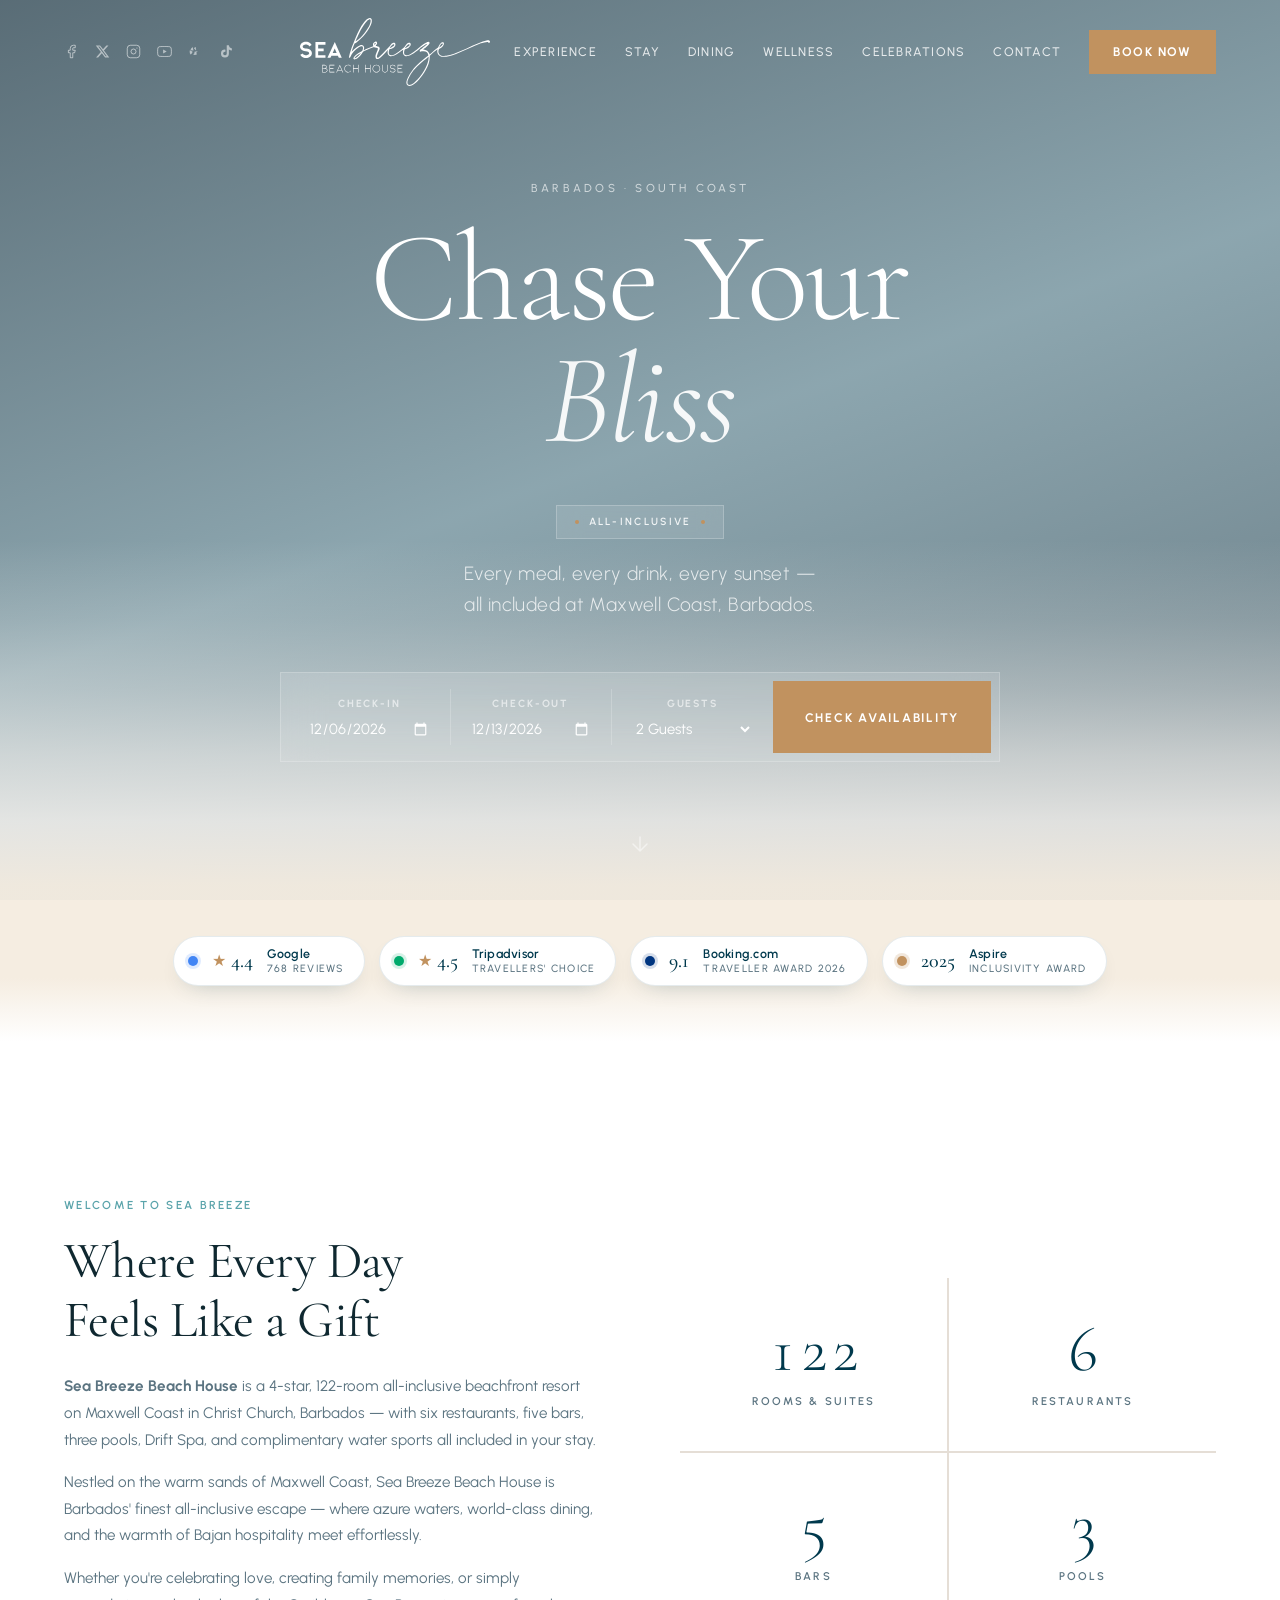
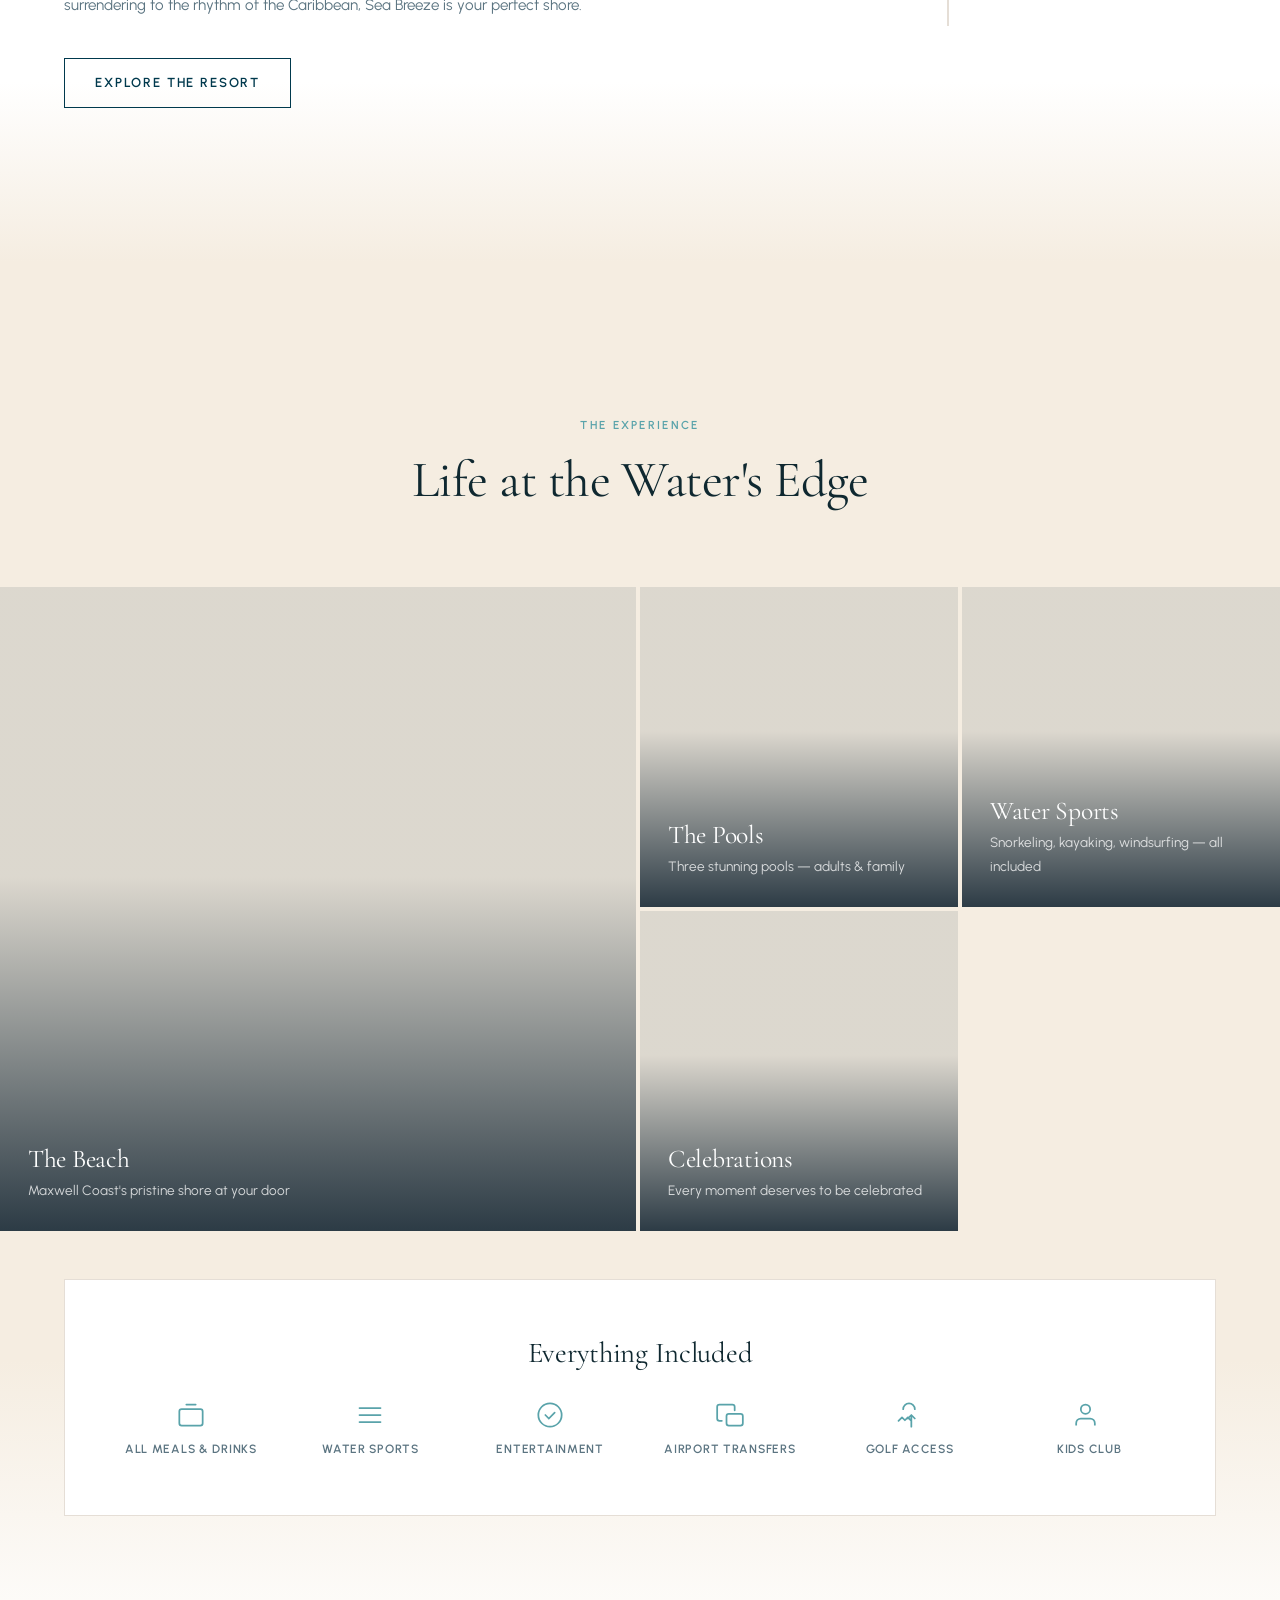
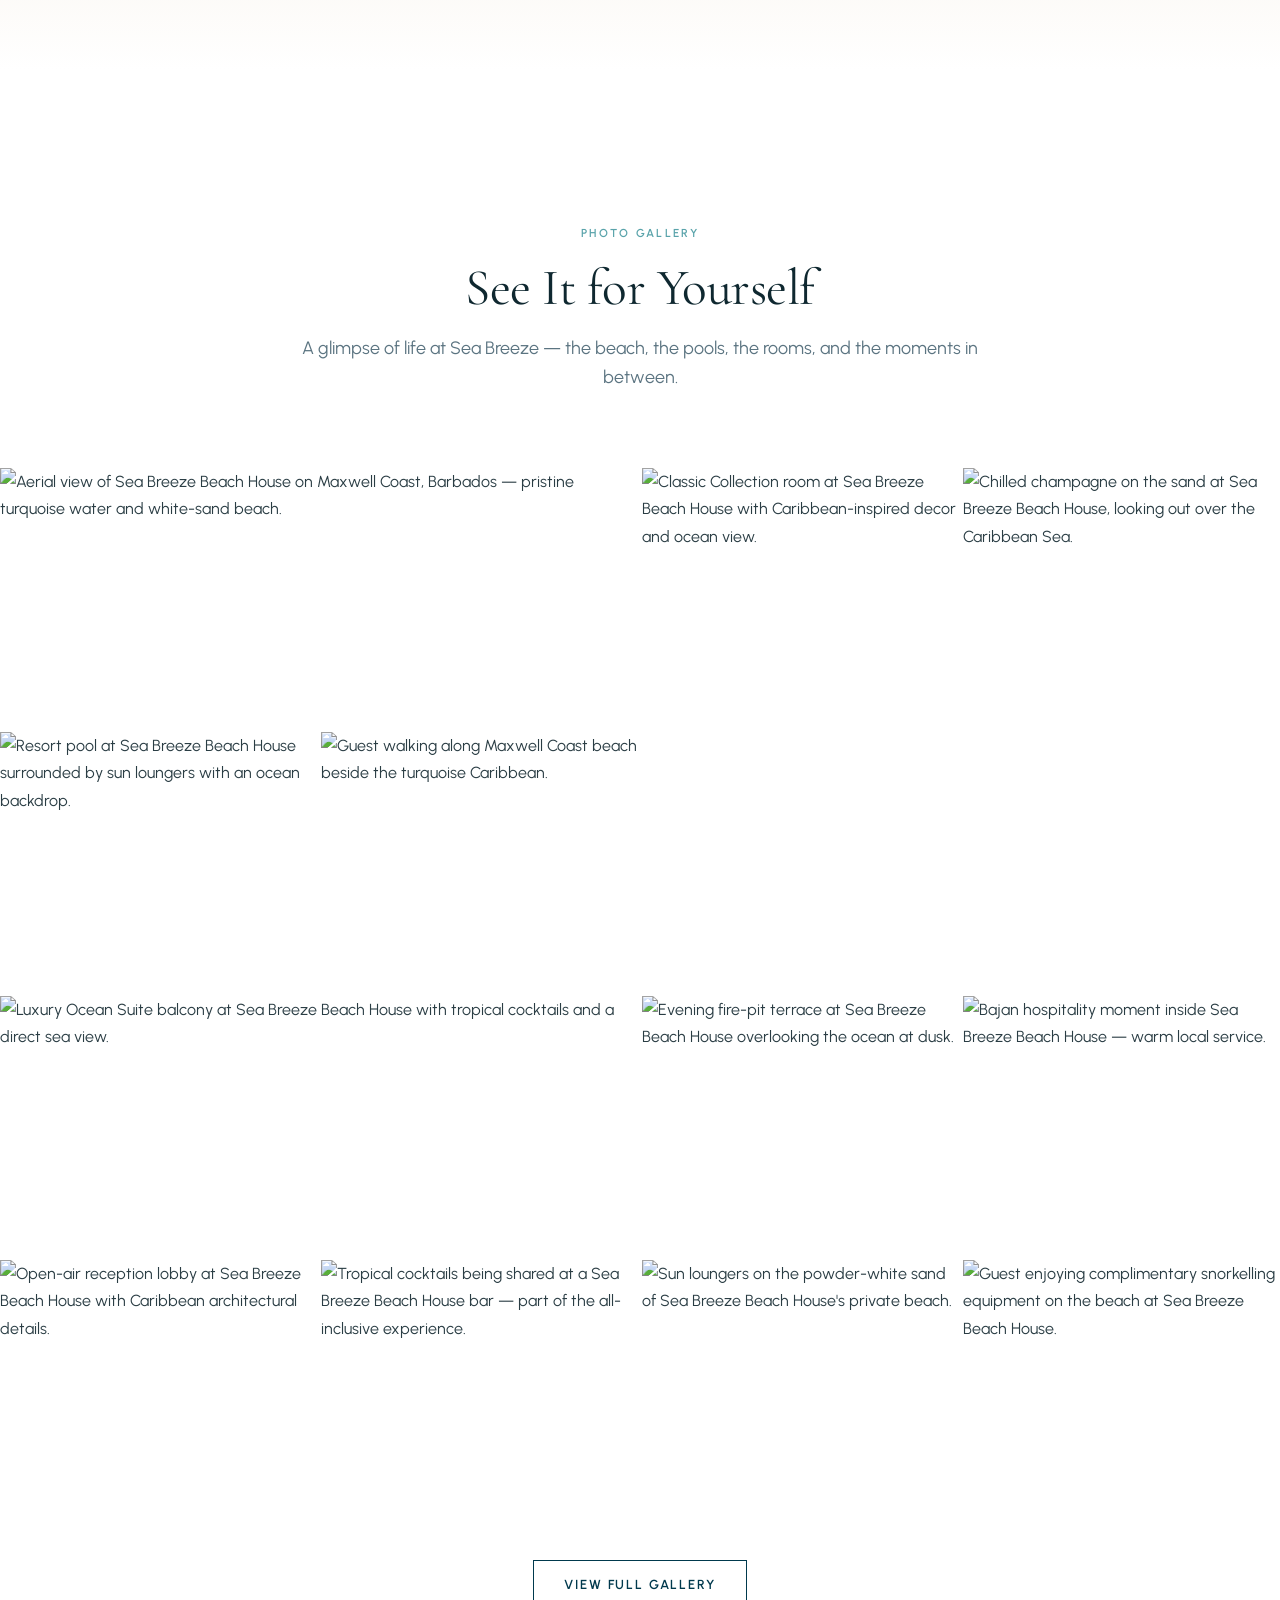
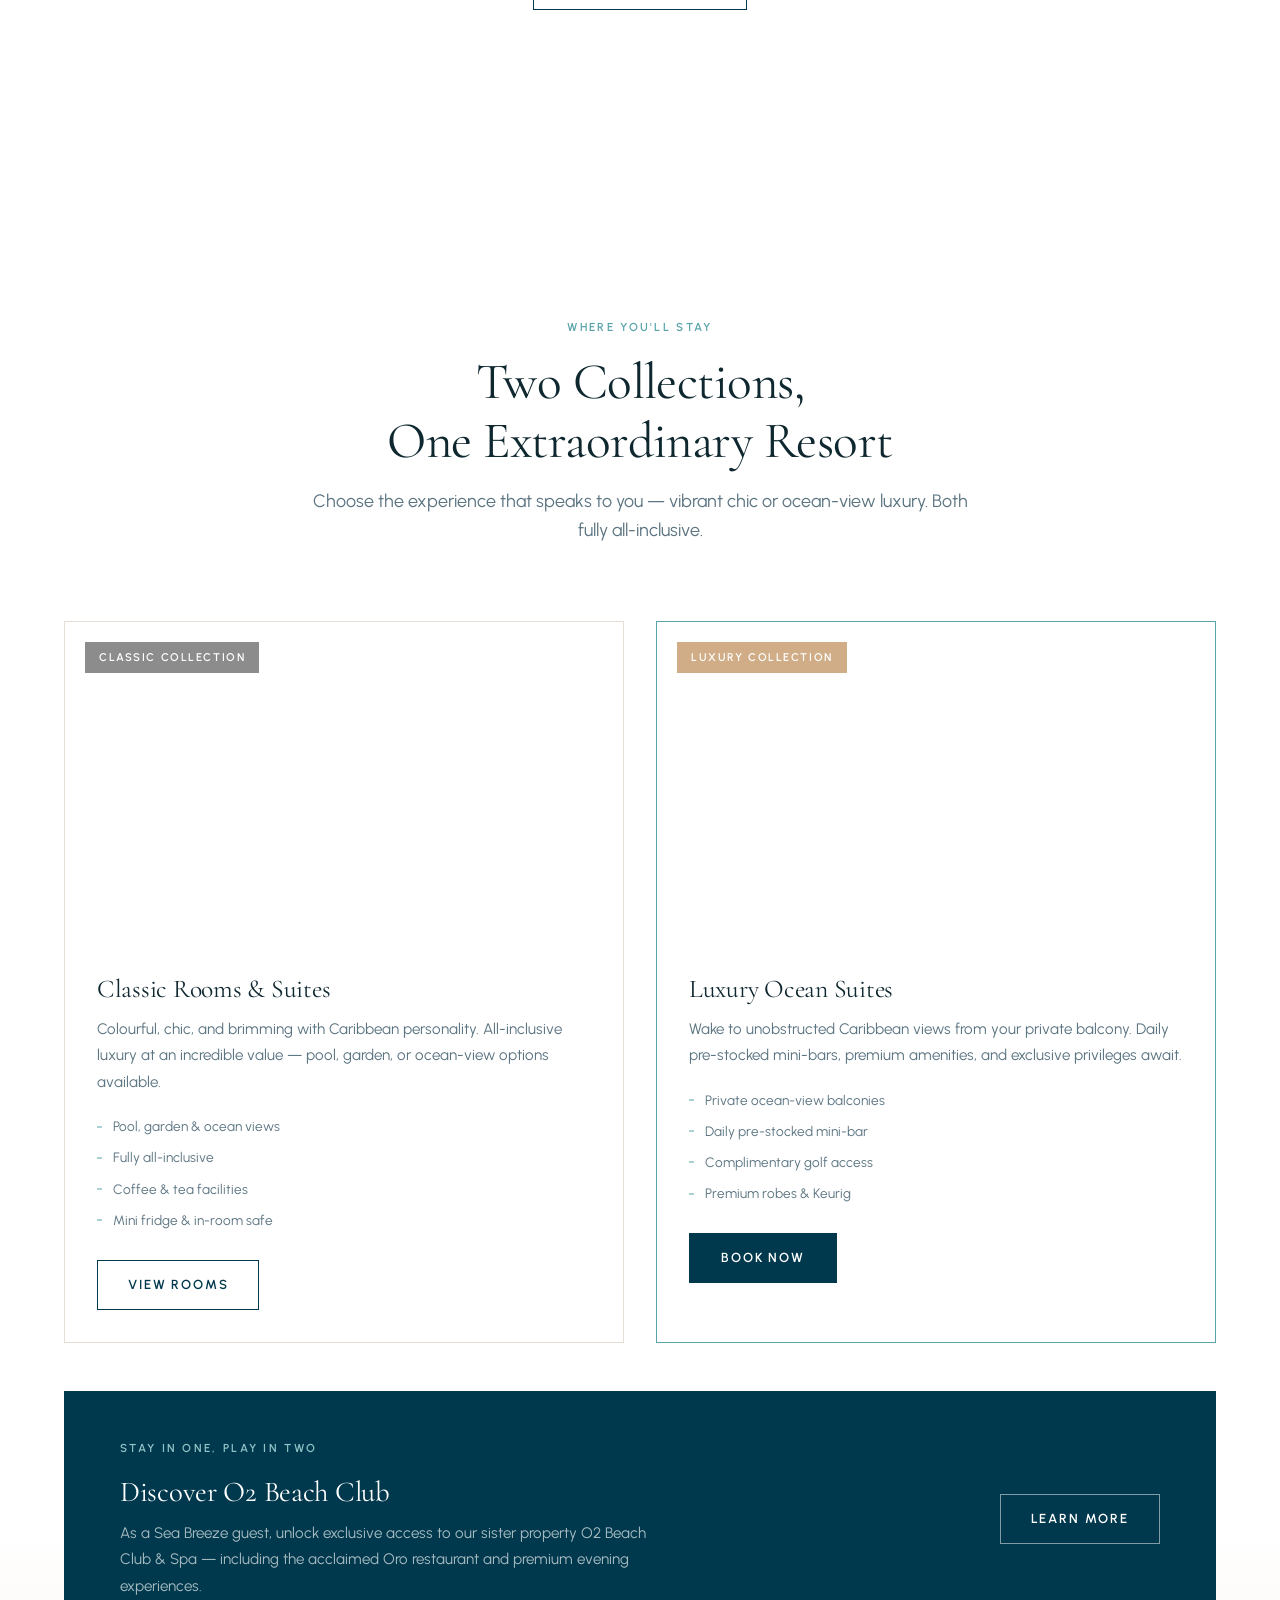
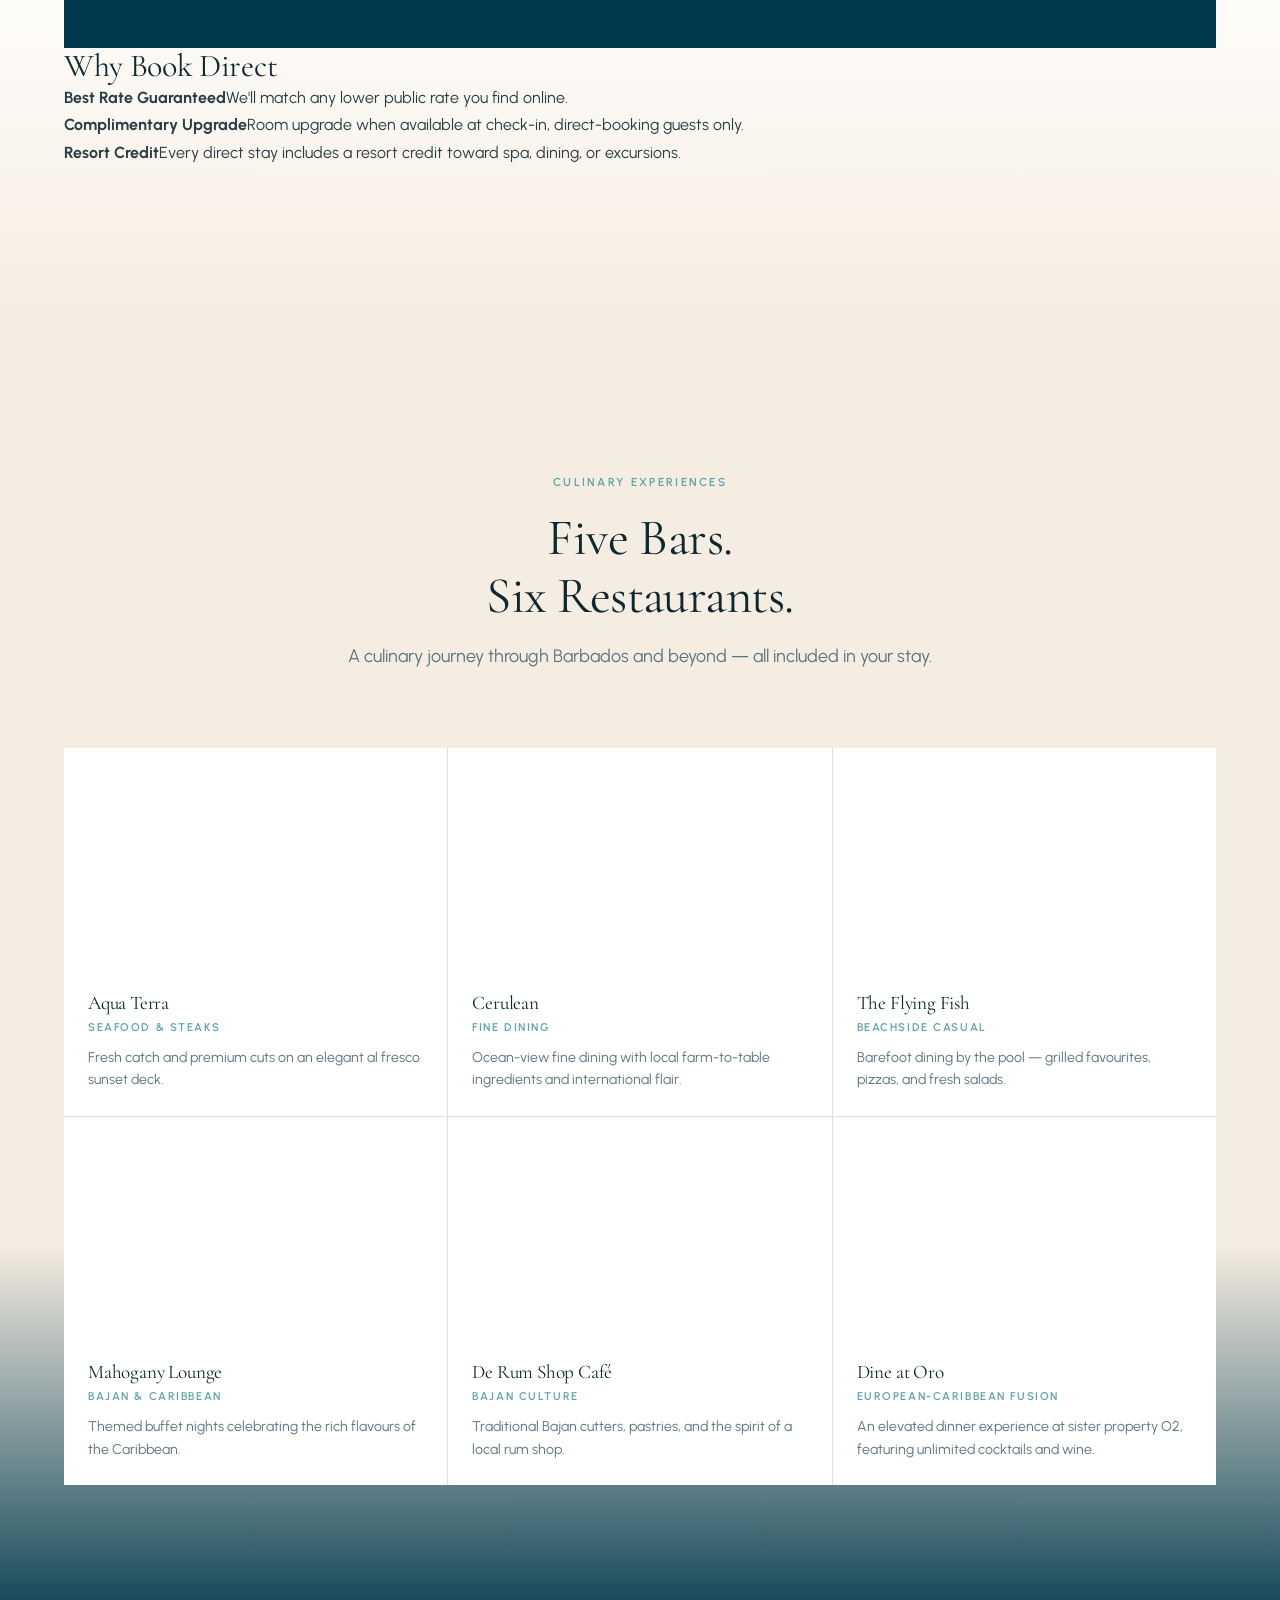
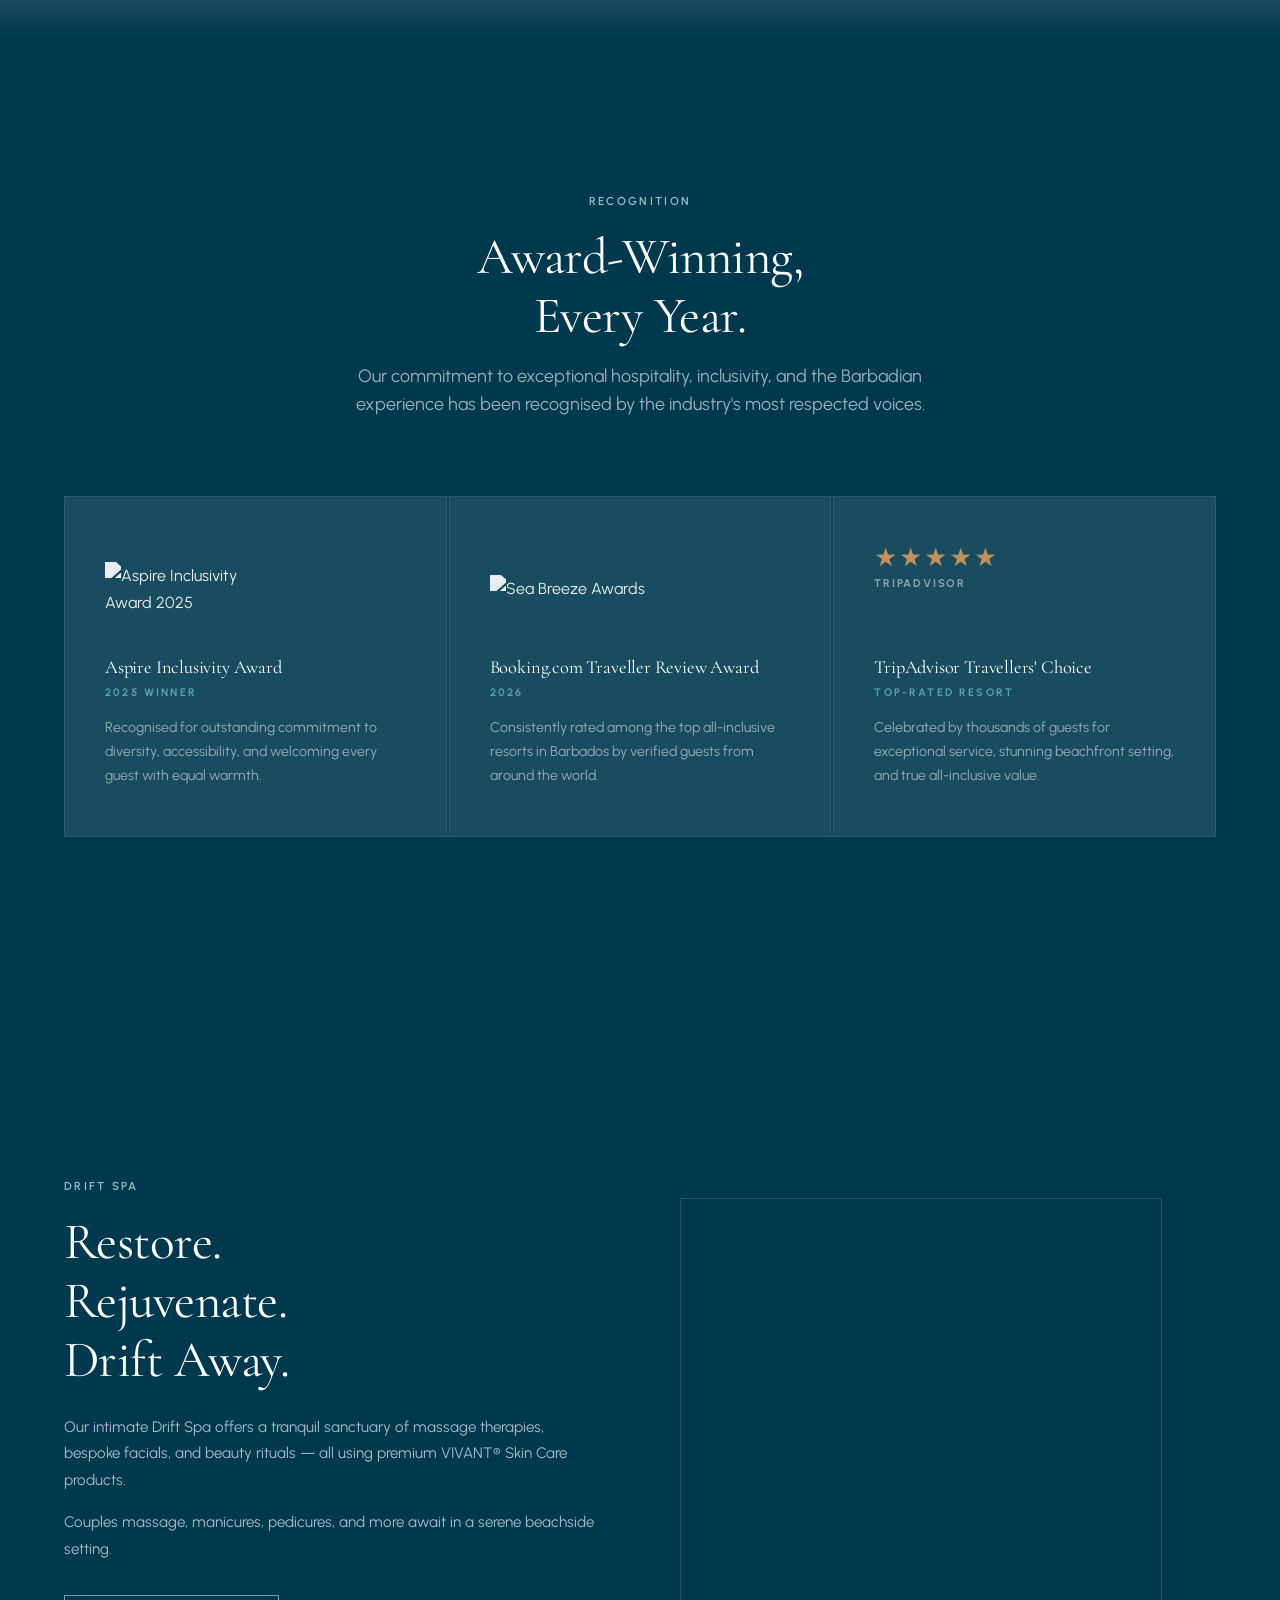
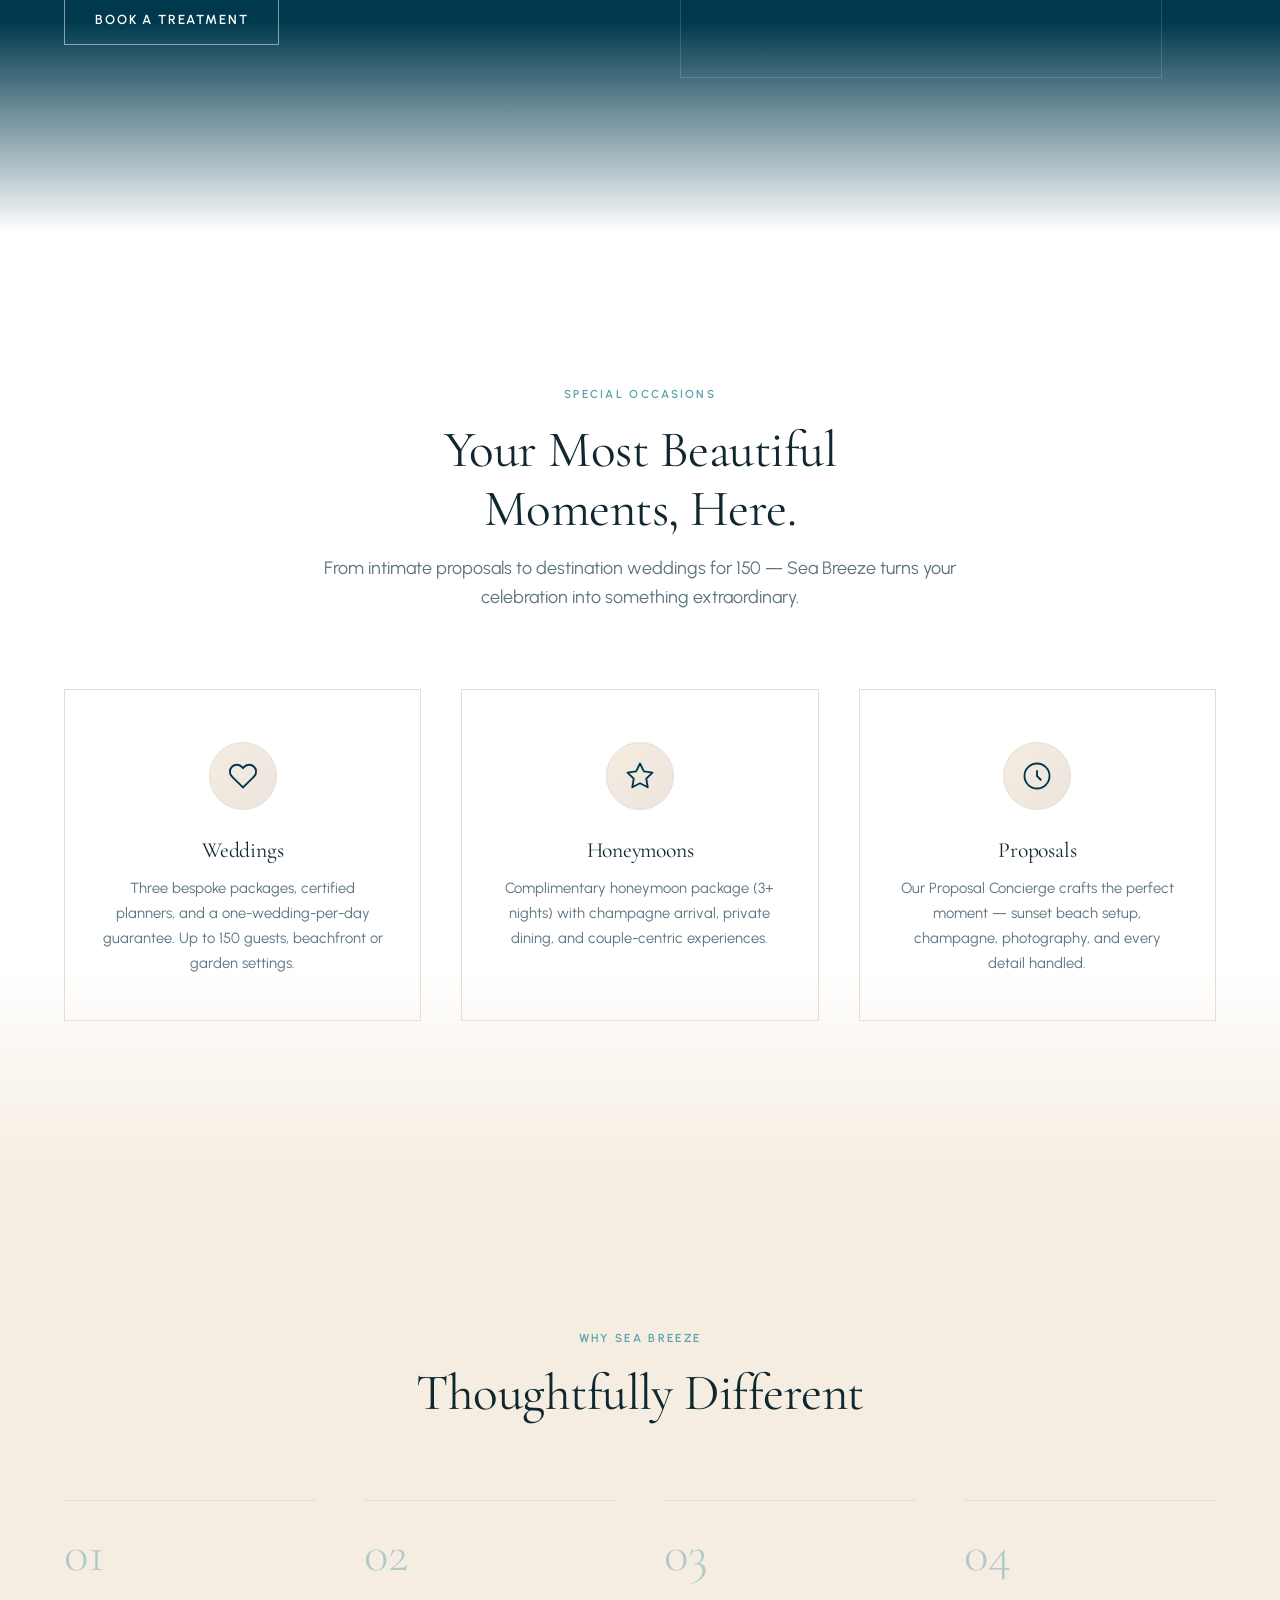
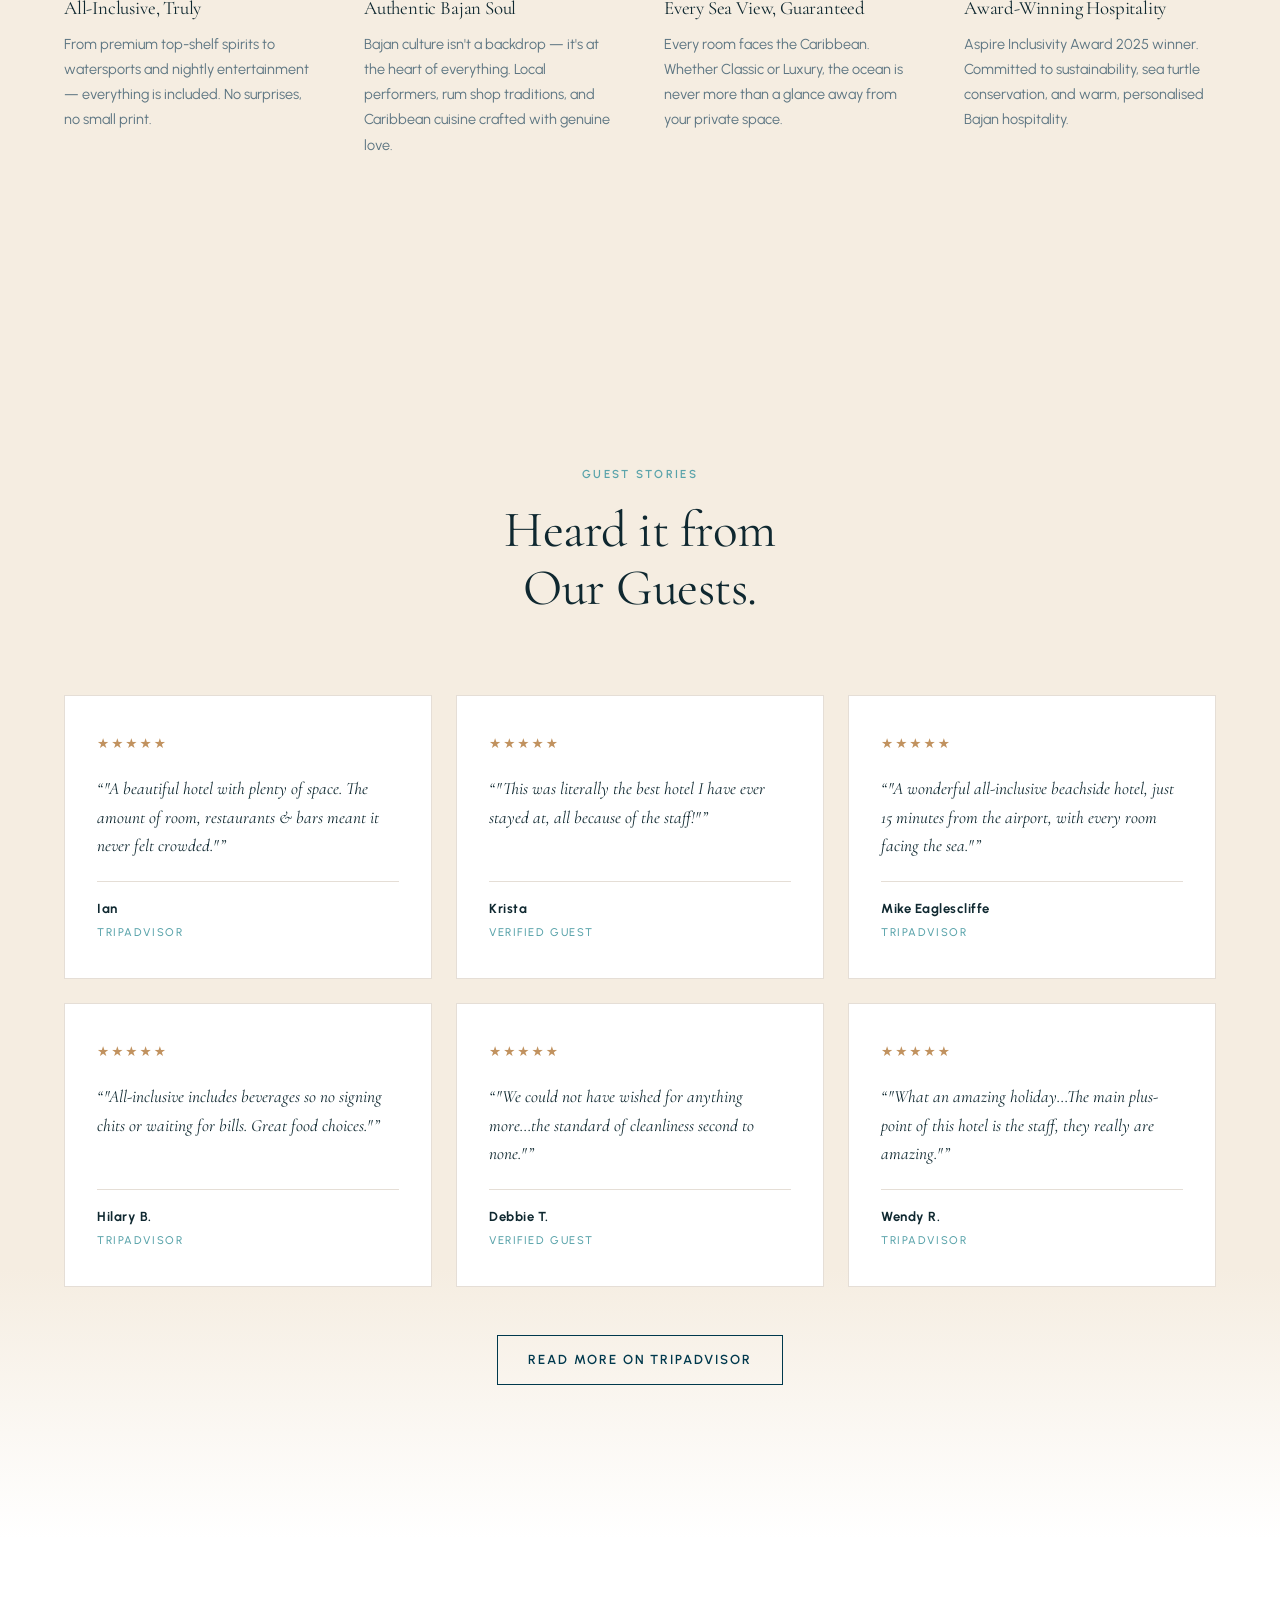
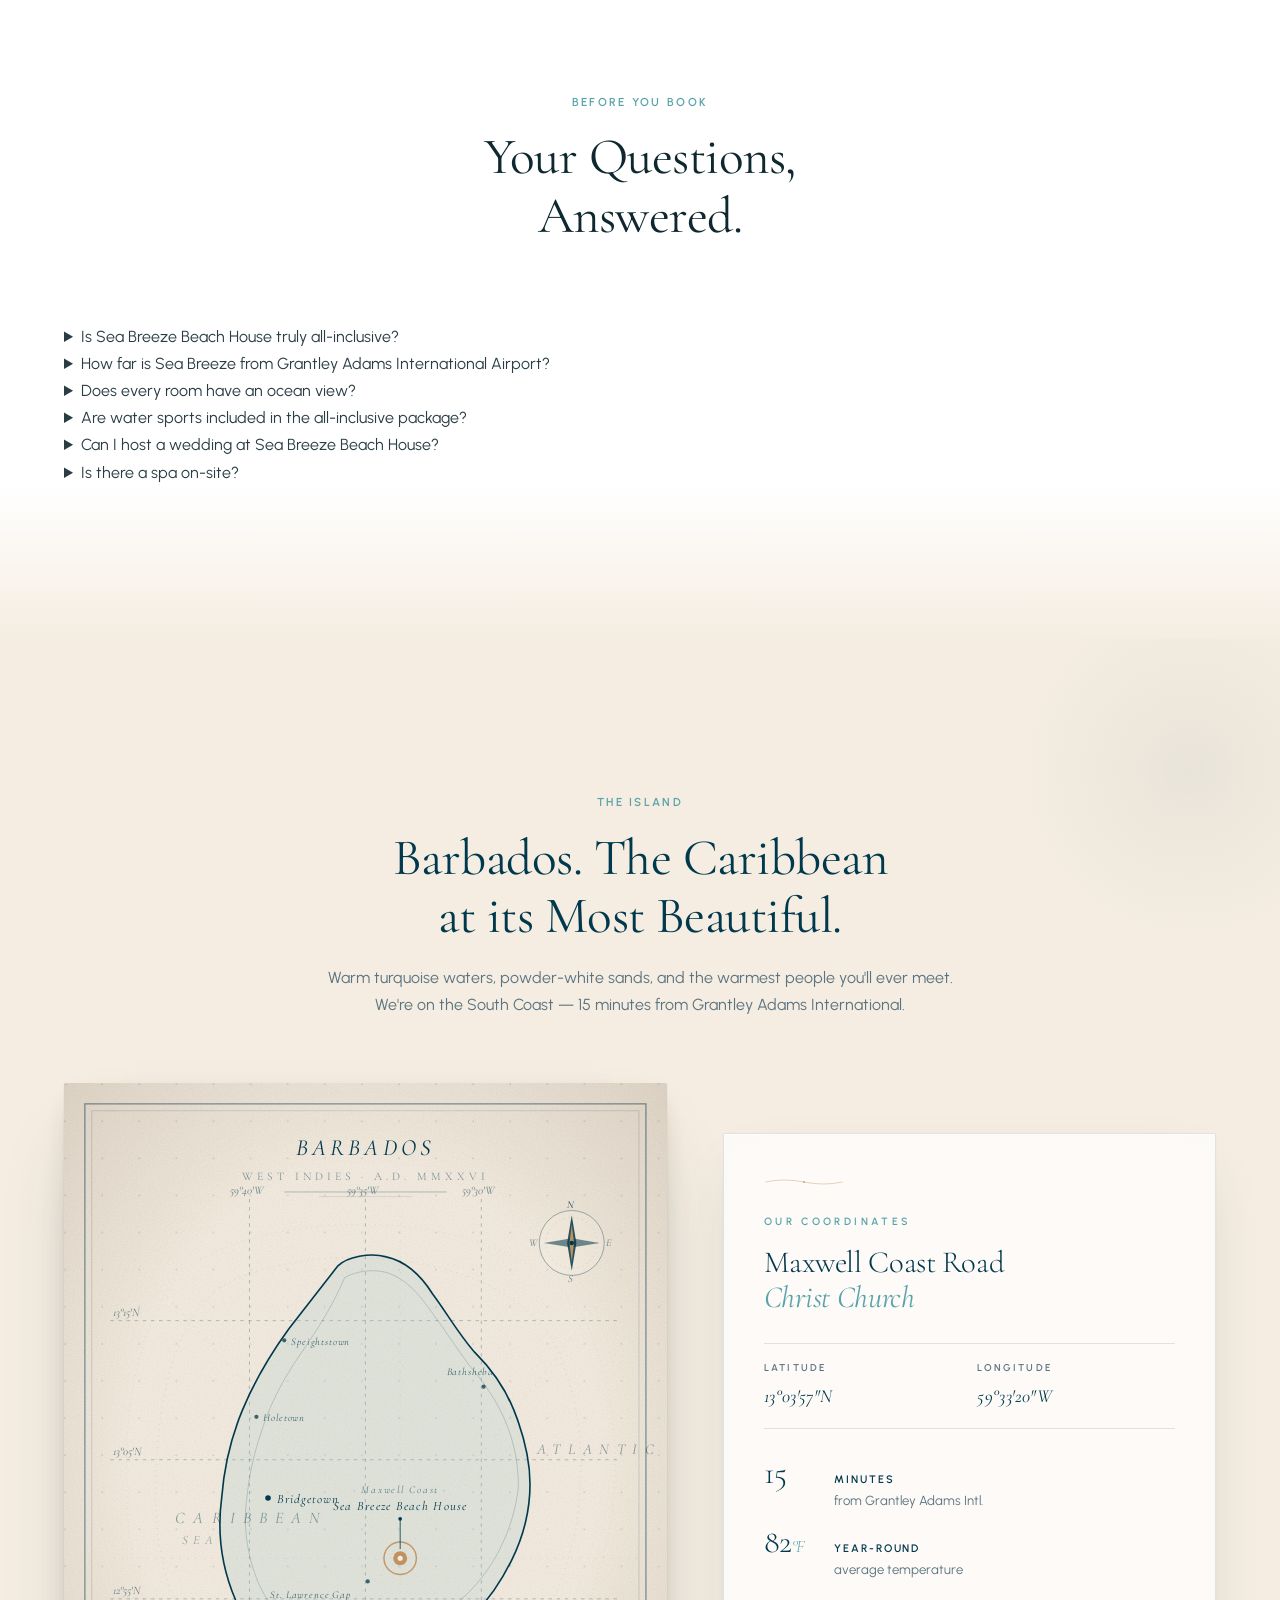
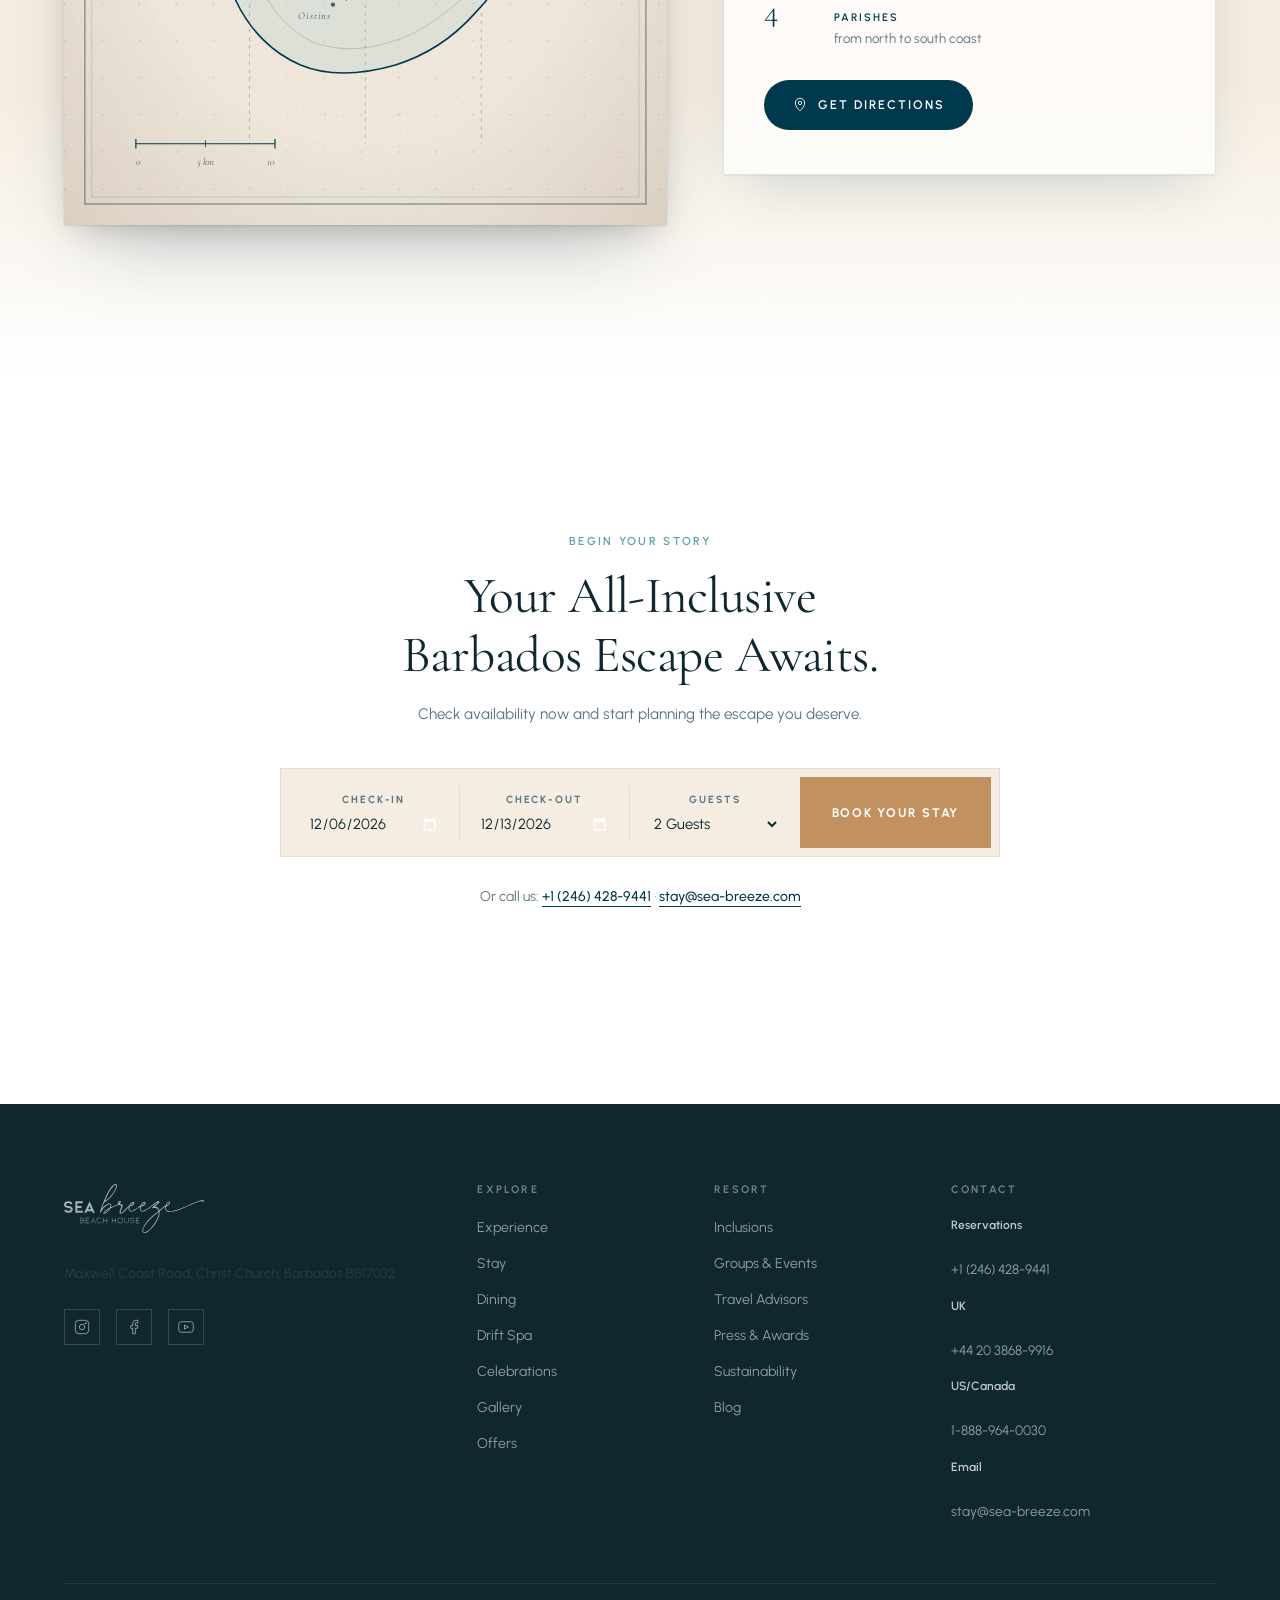
==== commit 11bd44f4: "fix: gallery figures now reveal (drop clip-path primitive) .reveal-clip's clip-path inset hid the fi" ====
--- a/index.html
+++ b/index.html
@@ -548,64 +548,64 @@
     </div>
     <div class="gallery-grid">
       <!-- Row 1: wide + tall + square -->
-      <figure class="g-item g-wide reveal-clip" style="--i:0">
+      <figure class="g-item g-wide reveal" style="--i:0">
         <img src="https://symphony.cdn.tambourine.com/sea-breeze-beach-house/media/seabreezebeachhouse-11-gallery-01-6303a46286a45.jpg"
              alt="Aerial view of Sea Breeze Beach House on Maxwell Coast, Barbados — pristine turquoise water and white-sand beach."
              loading="lazy" decoding="async" />
       </figure>
-      <figure class="g-item g-tall reveal-clip" style="--i:1">
+      <figure class="g-item g-tall reveal" style="--i:1">
         <img src="https://symphony.cdn.tambourine.com/sea-breeze-beach-house/media/sea-breeze-beach-homepage-gallery-img4-630d1a4fd7462.jpg"
              alt="Classic Collection room at Sea Breeze Beach House with Caribbean-inspired decor and ocean view."
              loading="lazy" decoding="async" />
       </figure>
-      <figure class="g-item reveal-clip" style="--i:2">
+      <figure class="g-item reveal" style="--i:2">
         <img src="https://symphony.cdn.tambourine.com/sea-breeze-beach-house/media/seabreezebeachhouse-11-gallery-04-6303a46a6a1de.jpg"
              alt="Chilled champagne on the sand at Sea Breeze Beach House, looking out over the Caribbean Sea."
              loading="lazy" decoding="async" />
       </figure>
       <!-- Row 2 -->
-      <figure class="g-item reveal-clip" style="--i:3">
+      <figure class="g-item reveal" style="--i:3">
         <img src="https://symphony.cdn.tambourine.com/sea-breeze-beach-house/media/sea-breeze-beach-homepage-gallery-img3-630d1a4e165ef.jpg"
              alt="Resort pool at Sea Breeze Beach House surrounded by sun loungers with an ocean backdrop."
              loading="lazy" decoding="async" />
       </figure>
-      <figure class="g-item reveal-clip" style="--i:4">
+      <figure class="g-item reveal" style="--i:4">
         <img src="https://symphony.cdn.tambourine.com/sea-breeze-beach-house/media/seabreezebeachhouse-gallery-img5-6320ac16847c8.jpg"
              alt="Guest walking along Maxwell Coast beach beside the turquoise Caribbean."
              loading="lazy" decoding="async" />
       </figure>
-      <figure class="g-item g-wide reveal-clip" style="--i:5">
+      <figure class="g-item g-wide reveal" style="--i:5">
         <img src="https://symphony.cdn.tambourine.com/sea-breeze-beach-house/media/seabreezebeachhouse-11-gallery-07-6303a46f3123c.jpg"
              alt="Luxury Ocean Suite balcony at Sea Breeze Beach House with tropical cocktails and a direct sea view."
              loading="lazy" decoding="async" />
       </figure>
       <!-- Row 3 -->
-      <figure class="g-item reveal-clip" style="--i:6">
+      <figure class="g-item reveal" style="--i:6">
         <img src="https://symphony.cdn.tambourine.com/sea-breeze-beach-house/media/sea-breeze-beach-house-firepit-1-667edd5b4993b.jpg"
              alt="Evening fire-pit terrace at Sea Breeze Beach House overlooking the ocean at dusk."
              loading="lazy" decoding="async" />
       </figure>
-      <figure class="g-item reveal-clip" style="--i:7">
+      <figure class="g-item reveal" style="--i:7">
         <img src="https://symphony.cdn.tambourine.com/sea-breeze-beach-house/media/rlv09876-1-6853014f5f8f6.jpg"
              alt="Bajan hospitality moment inside Sea Breeze Beach House — warm local service."
              loading="lazy" decoding="async" />
       </figure>
-      <figure class="g-item reveal-clip" style="--i:8">
+      <figure class="g-item reveal" style="--i:8">
         <img src="https://symphony.cdn.tambourine.com/sea-breeze-beach-house/media/sea-breeze-beach-house-reception-1-667edd5c83065.jpg"
              alt="Open-air reception lobby at Sea Breeze Beach House with Caribbean architectural details."
              loading="lazy" decoding="async" />
       </figure>
-      <figure class="g-item reveal-clip" style="--i:9">
+      <figure class="g-item reveal" style="--i:9">
         <img src="https://symphony.cdn.tambourine.com/sea-breeze-beach-house/media/rlv09940-68530159b64f4.jpg"
              alt="Tropical cocktails being shared at a Sea Breeze Beach House bar — part of the all-inclusive experience."
              loading="lazy" decoding="async" />
       </figure>
-      <figure class="g-item reveal-clip" style="--i:10">
+      <figure class="g-item reveal" style="--i:10">
         <img src="https://symphony.cdn.tambourine.com/sea-breeze-beach-house/media/seabreezebeachhouse-gallery-img1-6320ac0f67c62.jpg"
              alt="Sun loungers on the powder-white sand of Sea Breeze Beach House's private beach."
              loading="lazy" decoding="async" />
       </figure>
-      <figure class="g-item reveal-clip" style="--i:11">
+      <figure class="g-item reveal" style="--i:11">
         <img src="https://symphony.cdn.tambourine.com/sea-breeze-beach-house/media/seabreezebeachhouse-11-gallery-12-6303a477c0edb.jpg"
              alt="Guest enjoying complimentary snorkelling equipment on the beach at Sea Breeze Beach House."
              loading="lazy" decoding="async" />
--- a/styles.css
+++ b/styles.css
@@ -365,28 +365,9 @@
 .reveal-right { transform: translateX(36px); }
 .reveal-right.is-in { transform: translateX(0); }
 
-/* Clip-path reveal for gallery images — unveils from below like a curtain */
-.reveal-clip {
-  clip-path: inset(0 0 100% 0);
-  transition: clip-path 1100ms var(--ease-nautical);
-  transition-delay: calc(var(--i, 0) * 90ms);
-}
-.reveal-clip.is-in { clip-path: inset(0 0 0% 0); }
-.reveal-clip > img {
-  transform: scale(1.12);
-  transition: transform 1800ms var(--ease-nautical);
-  transition-delay: calc(var(--i, 0) * 90ms);
-}
-.reveal-clip.is-in > img { transform: scale(1); }
-
 /* Counter module — JS animates textContent from 0 to data-target */
 .stat-num[data-count] {
   font-variant-numeric: tabular-nums;
-}
-
-@media (prefers-reduced-motion: reduce) {
-  .reveal-clip { clip-path: none; transition: none; }
-  .reveal-clip > img { transform: none; transition: none; }
 }
 
 /* Word-split stagger (phase 2 hero headline). Each .word has its
@@ -894,9 +875,9 @@
 ---------------------------------------------------------------- */
 .trust-strip {
   position: relative;
-  padding: 36px 0;
-  background: var(--cream);
-  border-bottom: 1px solid rgba(0, 57, 77, 0.08);
+  padding: 36px 0 56px;
+  background: linear-gradient(to bottom, var(--cream) 0%, var(--cream) 55%, var(--bg-white) 100%);
+  border-bottom: 0;
 }
 .trust-row {
   list-style: none;
@@ -1006,7 +987,7 @@
 ---------------------------------------------------------------- */
 .welcome {
   padding: var(--section-py) 0;
-  background: var(--bg-white);
+  background: linear-gradient(to bottom, var(--bg-white) 0%, var(--bg-white) 78%, var(--bg-cream) 100%);
 }
 
 .welcome-grid {
@@ -1073,7 +1054,7 @@
 ---------------------------------------------------------------- */
 .experience {
   padding: var(--section-py) 0;
-  background: var(--bg-cream);
+  background: linear-gradient(to bottom, var(--bg-cream) 0%, var(--bg-cream) 78%, var(--bg-white) 100%);
 }
 
 .experience-grid {
@@ -1164,7 +1145,7 @@
 ---------------------------------------------------------------- */
 .accommodations {
   padding: var(--section-py) 0;
-  background: var(--bg-white);
+  background: linear-gradient(to bottom, var(--bg-white) 0%, var(--bg-white) 78%, var(--bg-cream) 100%);
 }
 
 .rooms-grid {
@@ -1254,7 +1235,7 @@
 ---------------------------------------------------------------- */
 .dining {
   padding: var(--section-py) 0;
-  background: var(--bg-cream);
+  background: linear-gradient(to bottom, var(--bg-cream) 0%, var(--bg-cream) 70%, var(--deep-teal) 100%);
 }
 
 .dining-grid {
@@ -1309,6 +1290,7 @@
 .gallery {
   padding: var(--section-py) 0;
   background: var(--bg-white);
+  position: relative;
 }
 
 .gallery-grid {
@@ -1346,6 +1328,7 @@
 .awards {
   padding: var(--section-py) 0;
   background: var(--deep-teal);
+  position: relative;
 }
 .awards .section-header { max-width: 580px; }
 .awards .section-label  { color: var(--teal-light); }
@@ -1431,7 +1414,7 @@
 ---------------------------------------------------------------- */
 .reviews {
   padding: var(--section-py) 0;
-  background: var(--bg-cream);
+  background: linear-gradient(to bottom, var(--bg-cream) 0%, var(--bg-cream) 78%, var(--bg-white) 100%);
 }
 
 .reviews-grid {
@@ -1501,7 +1484,7 @@
 /* ----------------------------------------------------------------
    SPA
 ---------------------------------------------------------------- */
-.spa { background: var(--deep-teal); }
+.spa { background: linear-gradient(to bottom, var(--deep-teal) 0%, var(--deep-teal) 75%, var(--bg-white) 100%); }
 .spa-inner { padding: var(--section-py) 0; }
 
 .spa-grid {
@@ -1543,7 +1526,7 @@
 ---------------------------------------------------------------- */
 .weddings {
   padding: var(--section-py) 0;
-  background: var(--bg-white);
+  background: linear-gradient(to bottom, var(--bg-white) 0%, var(--bg-white) 78%, var(--bg-cream) 100%);
 }
 
 .celebration-grid {
@@ -1605,6 +1588,7 @@
 .why-us {
   padding: var(--section-py) 0;
   background: var(--bg-cream);
+  position: relative;
 }
 
 .why-grid {
@@ -1634,10 +1618,17 @@
    BARBADOS — Vintage cartographer map + modern minimal glass card.
    Cream paper background (matches trust strip) for seamless flow.
 ---------------------------------------------------------------- */
+/* FAQ sits between reviews (fades to white) and barbados (cream).
+   Start white, ease back to cream by the bottom. */
+.faq {
+  padding: var(--section-py) 0;
+  background: linear-gradient(to bottom, var(--bg-white) 0%, var(--bg-white) 78%, var(--cream) 100%);
+}
+
 .barbados {
   position: relative;
   padding: var(--section-py) 0;
-  background: var(--cream);
+  background: linear-gradient(to bottom, var(--cream) 0%, var(--cream) 78%, var(--bg-white) 100%);
   overflow: hidden;
 }
 .barbados::before {
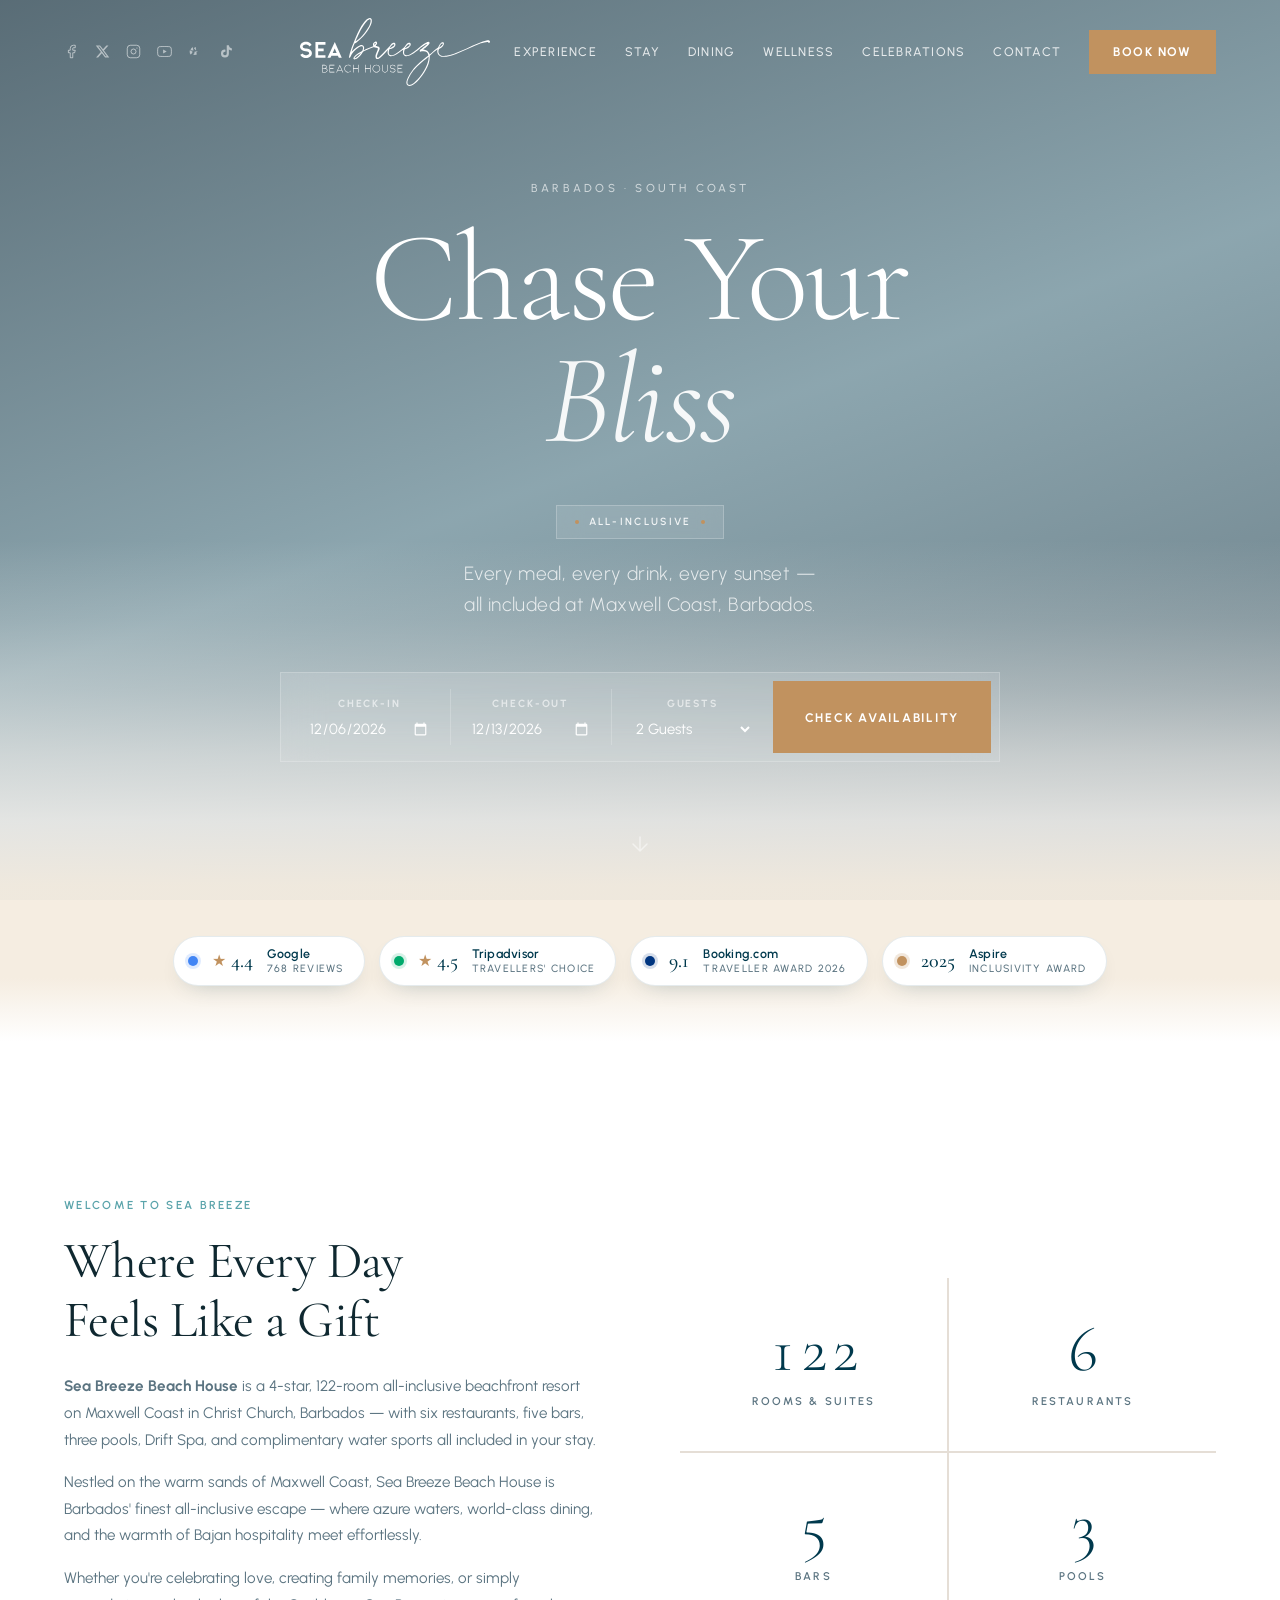
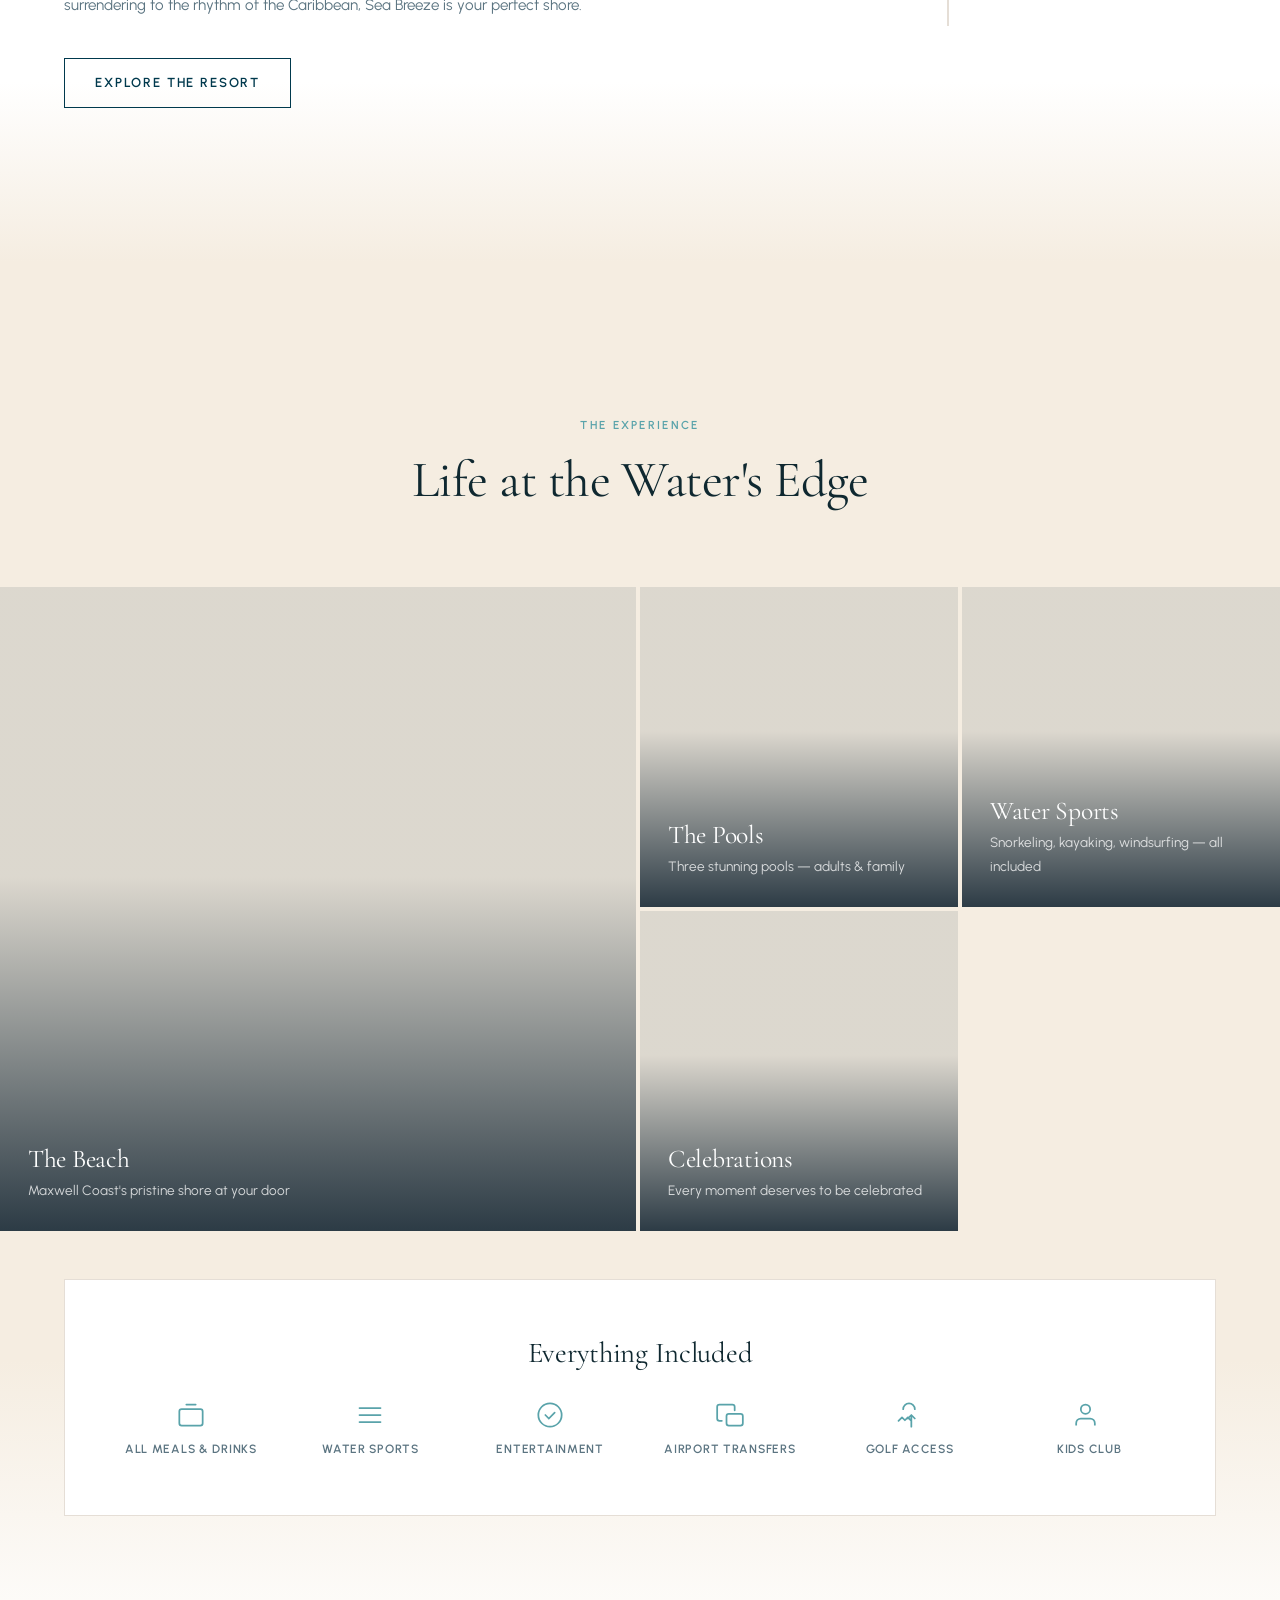
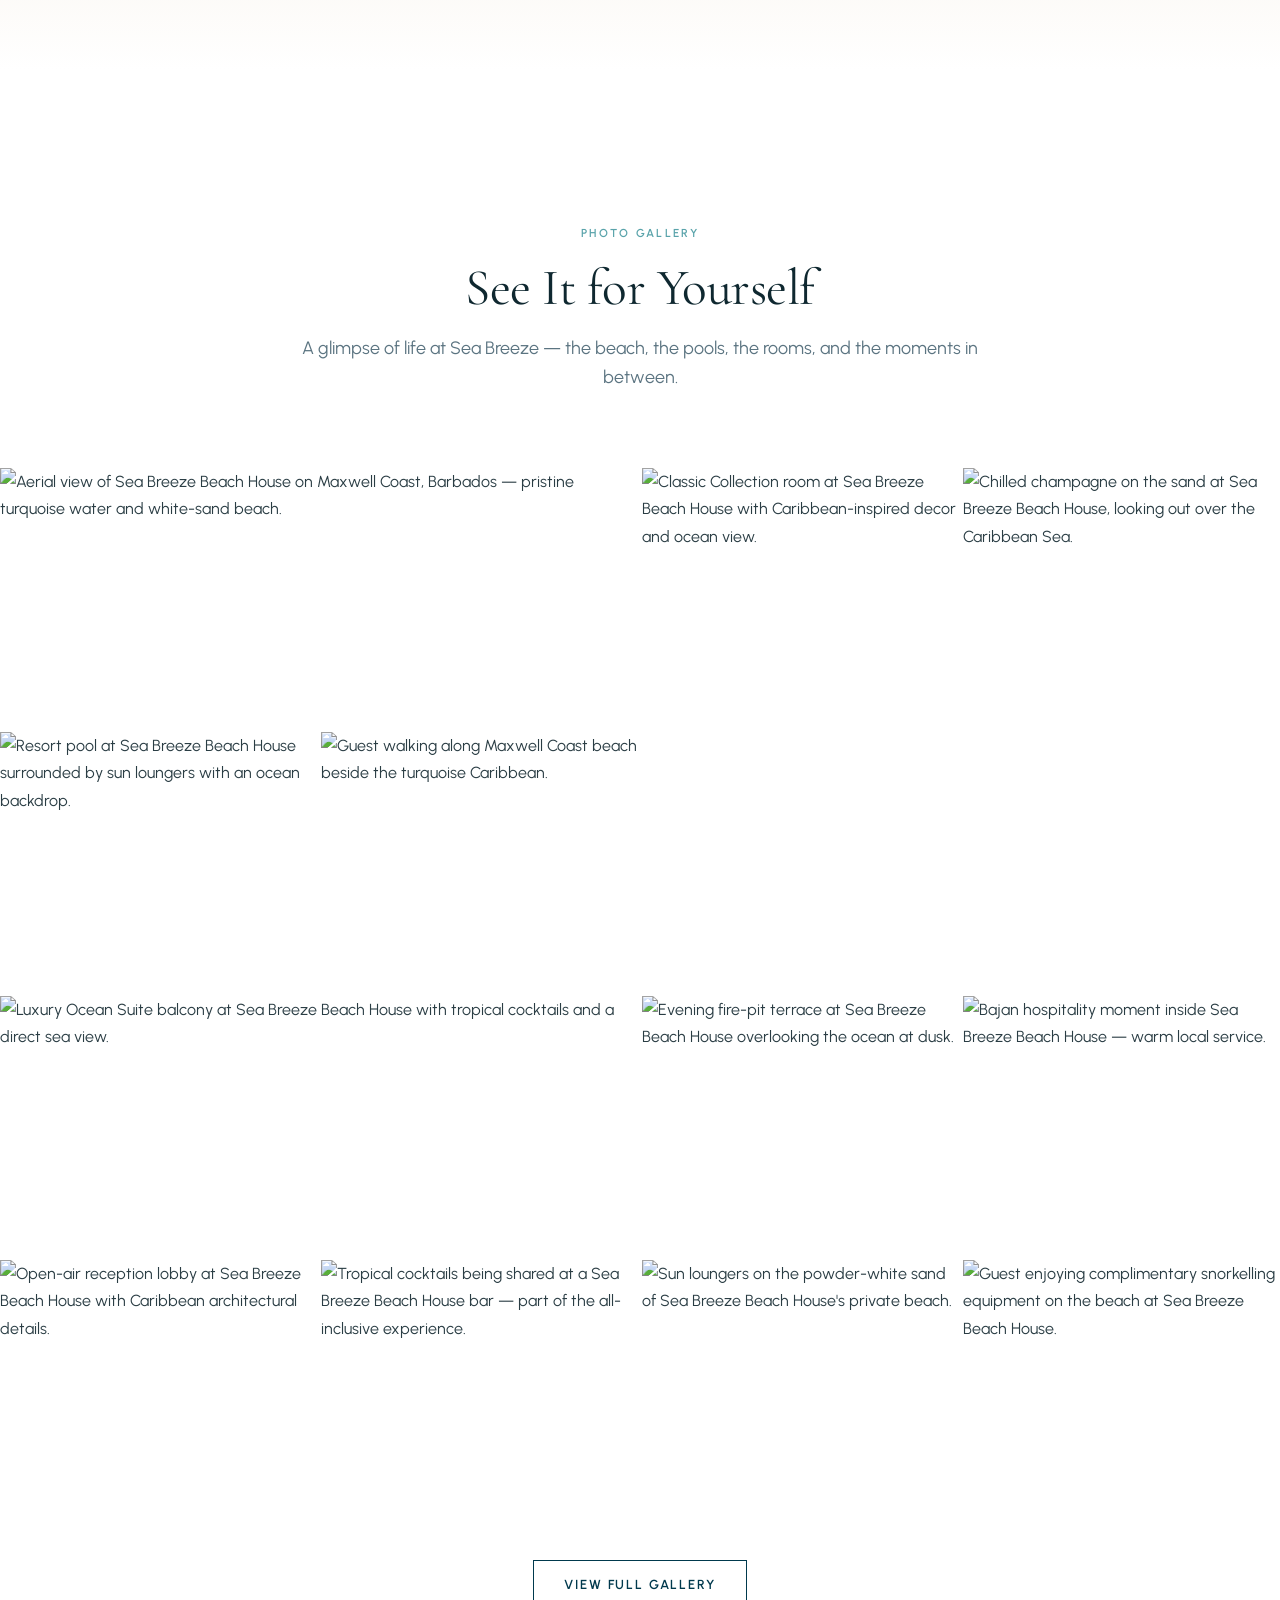
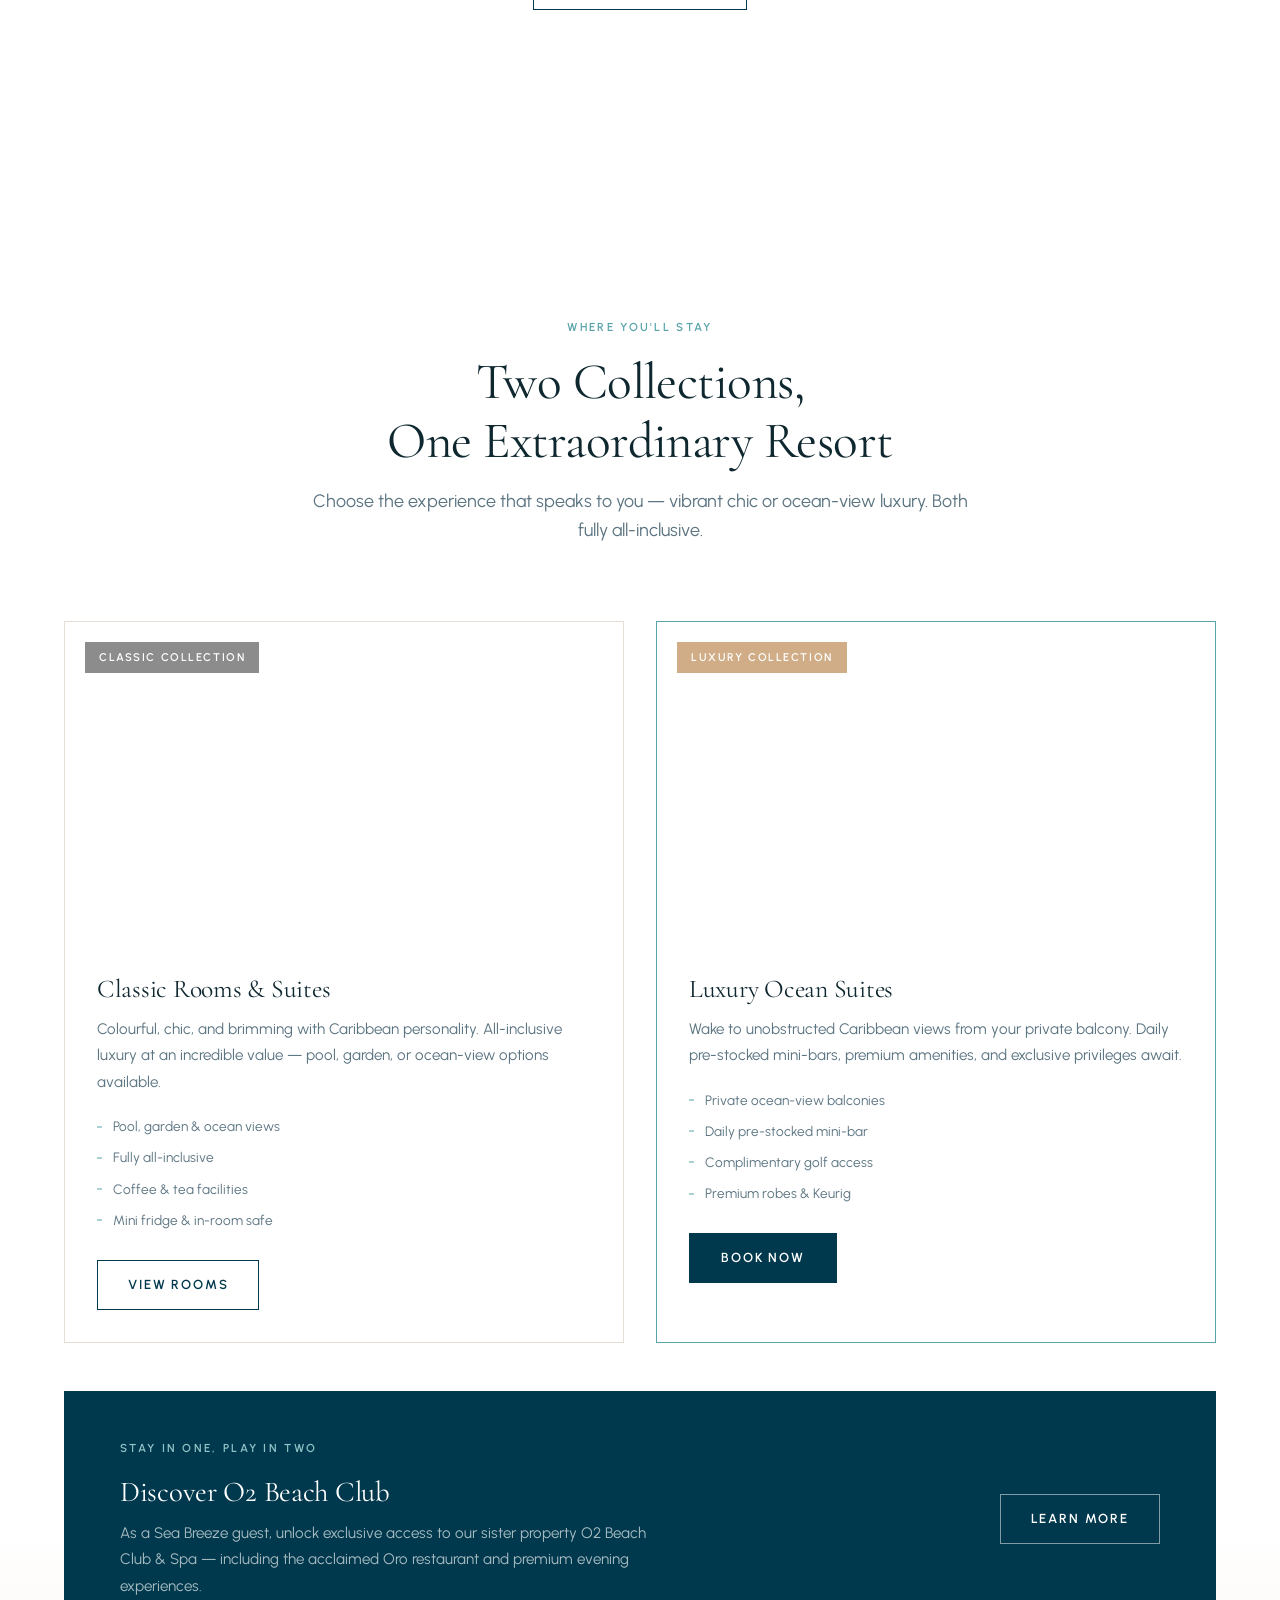
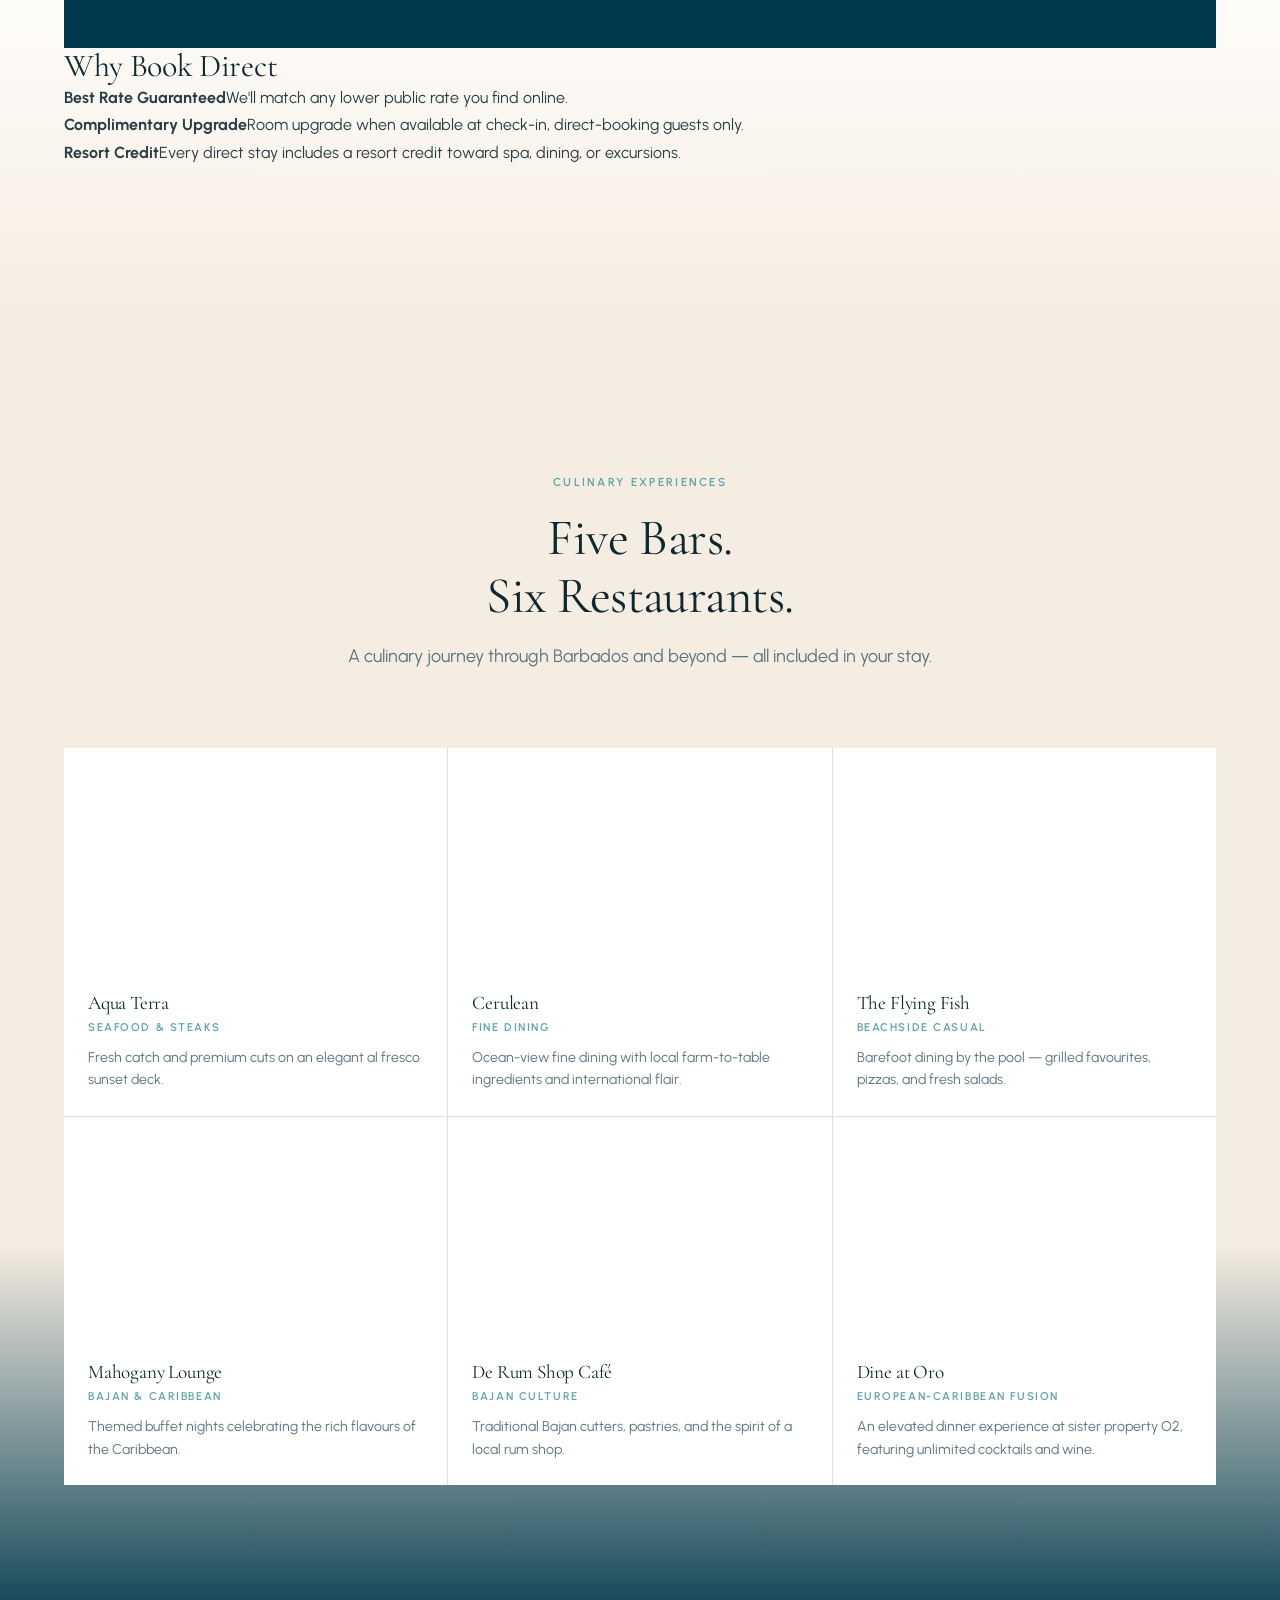
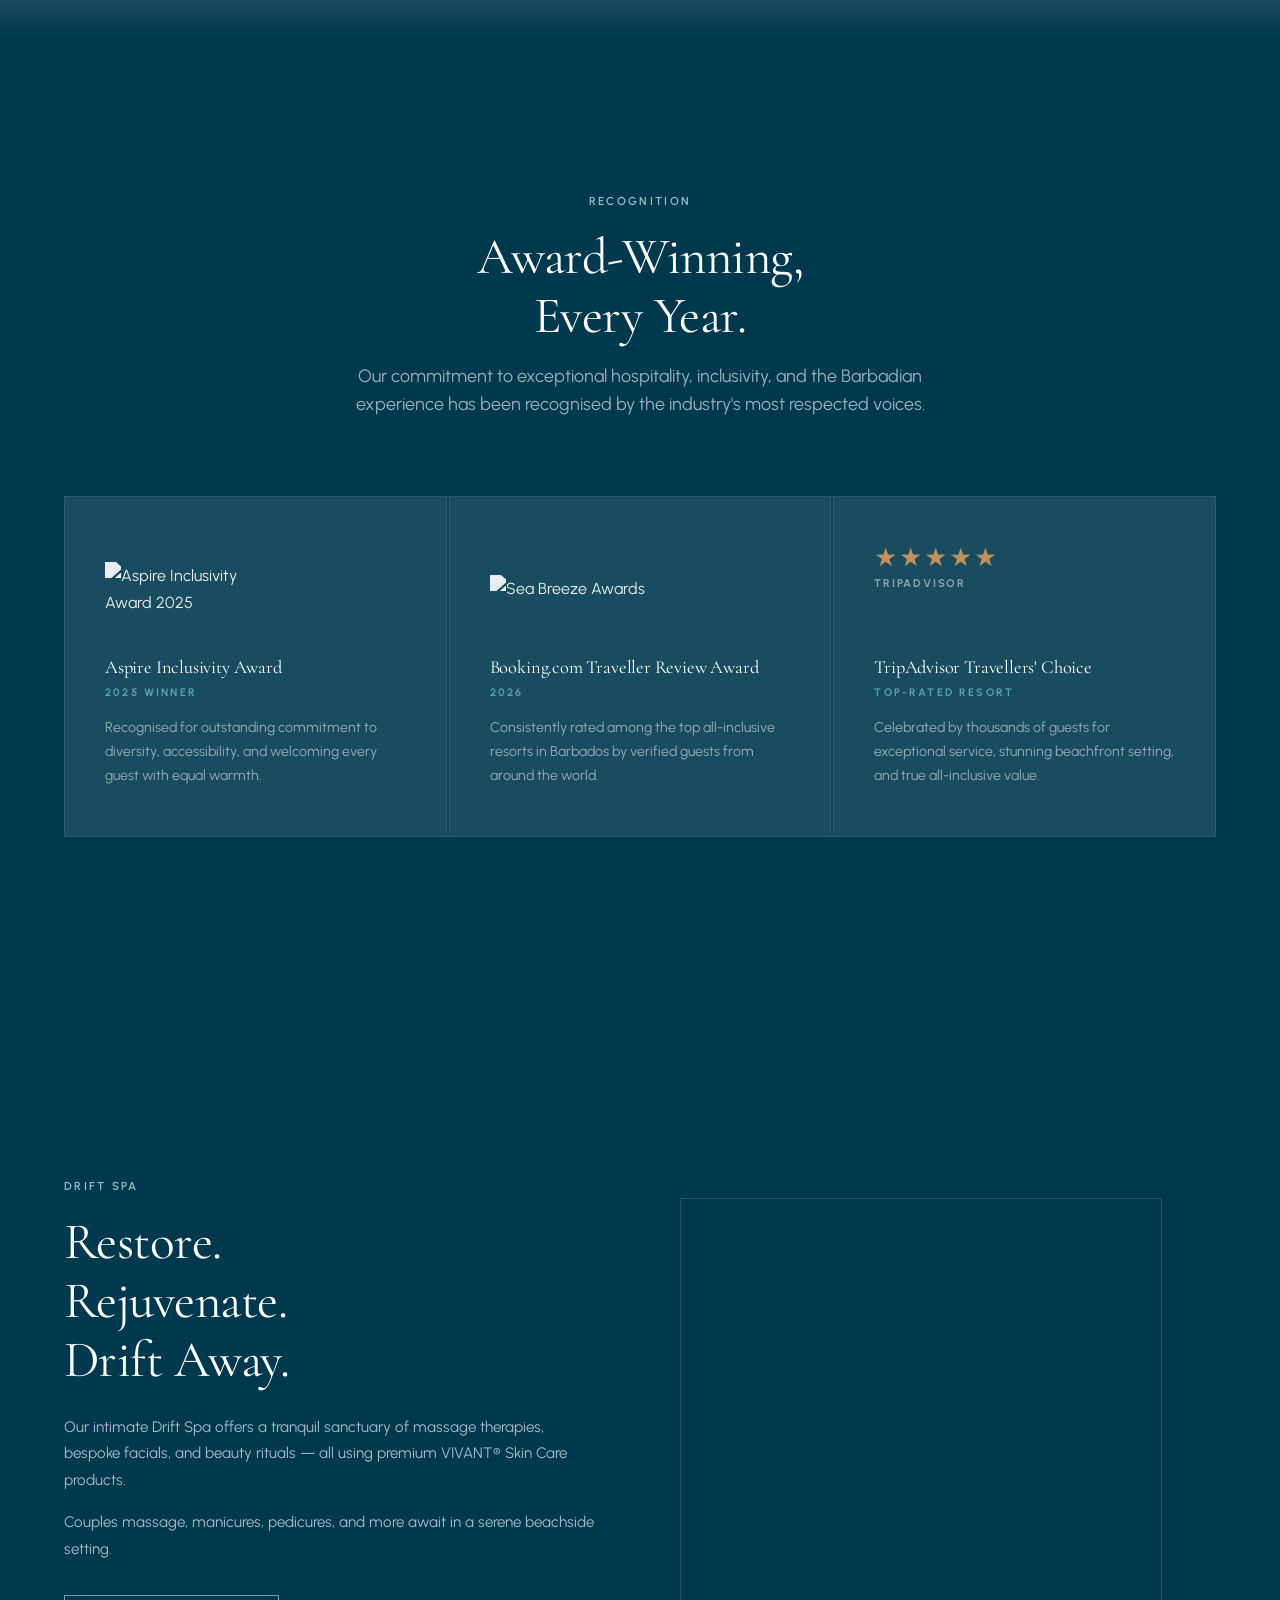
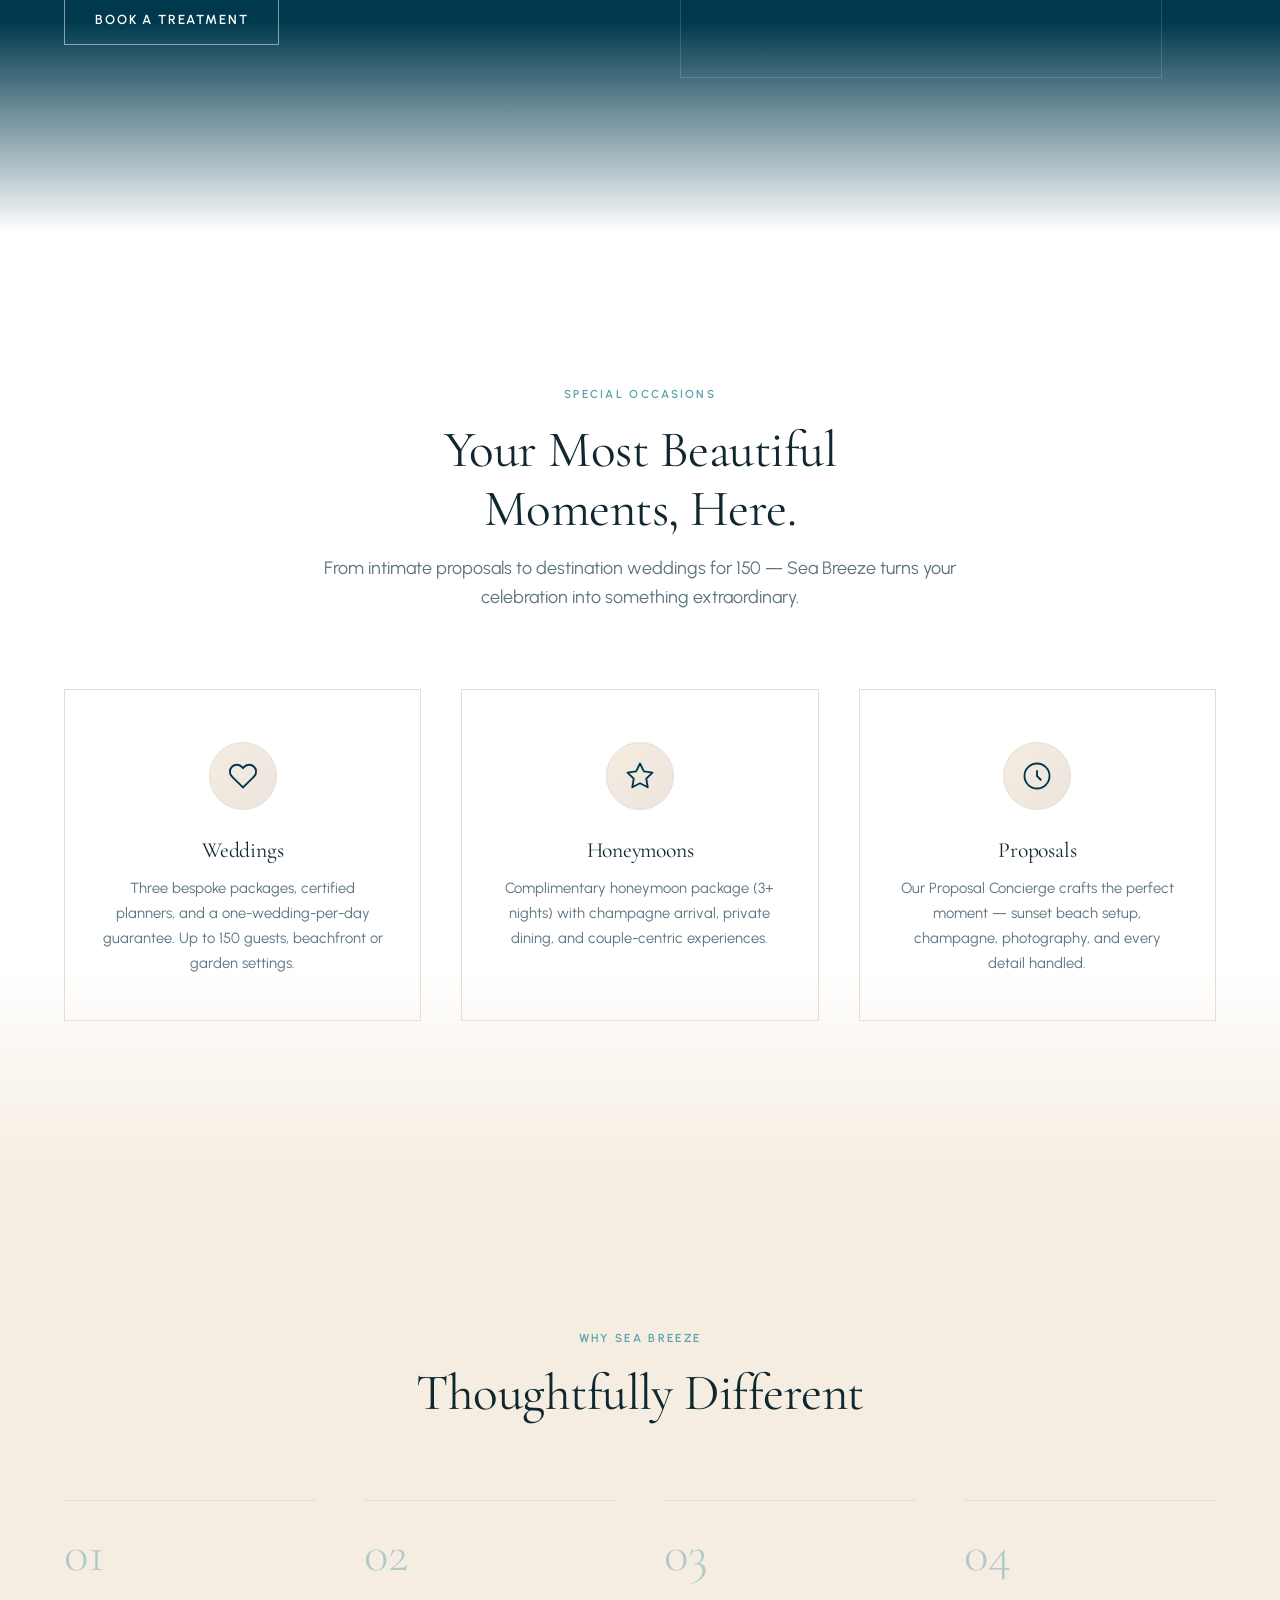
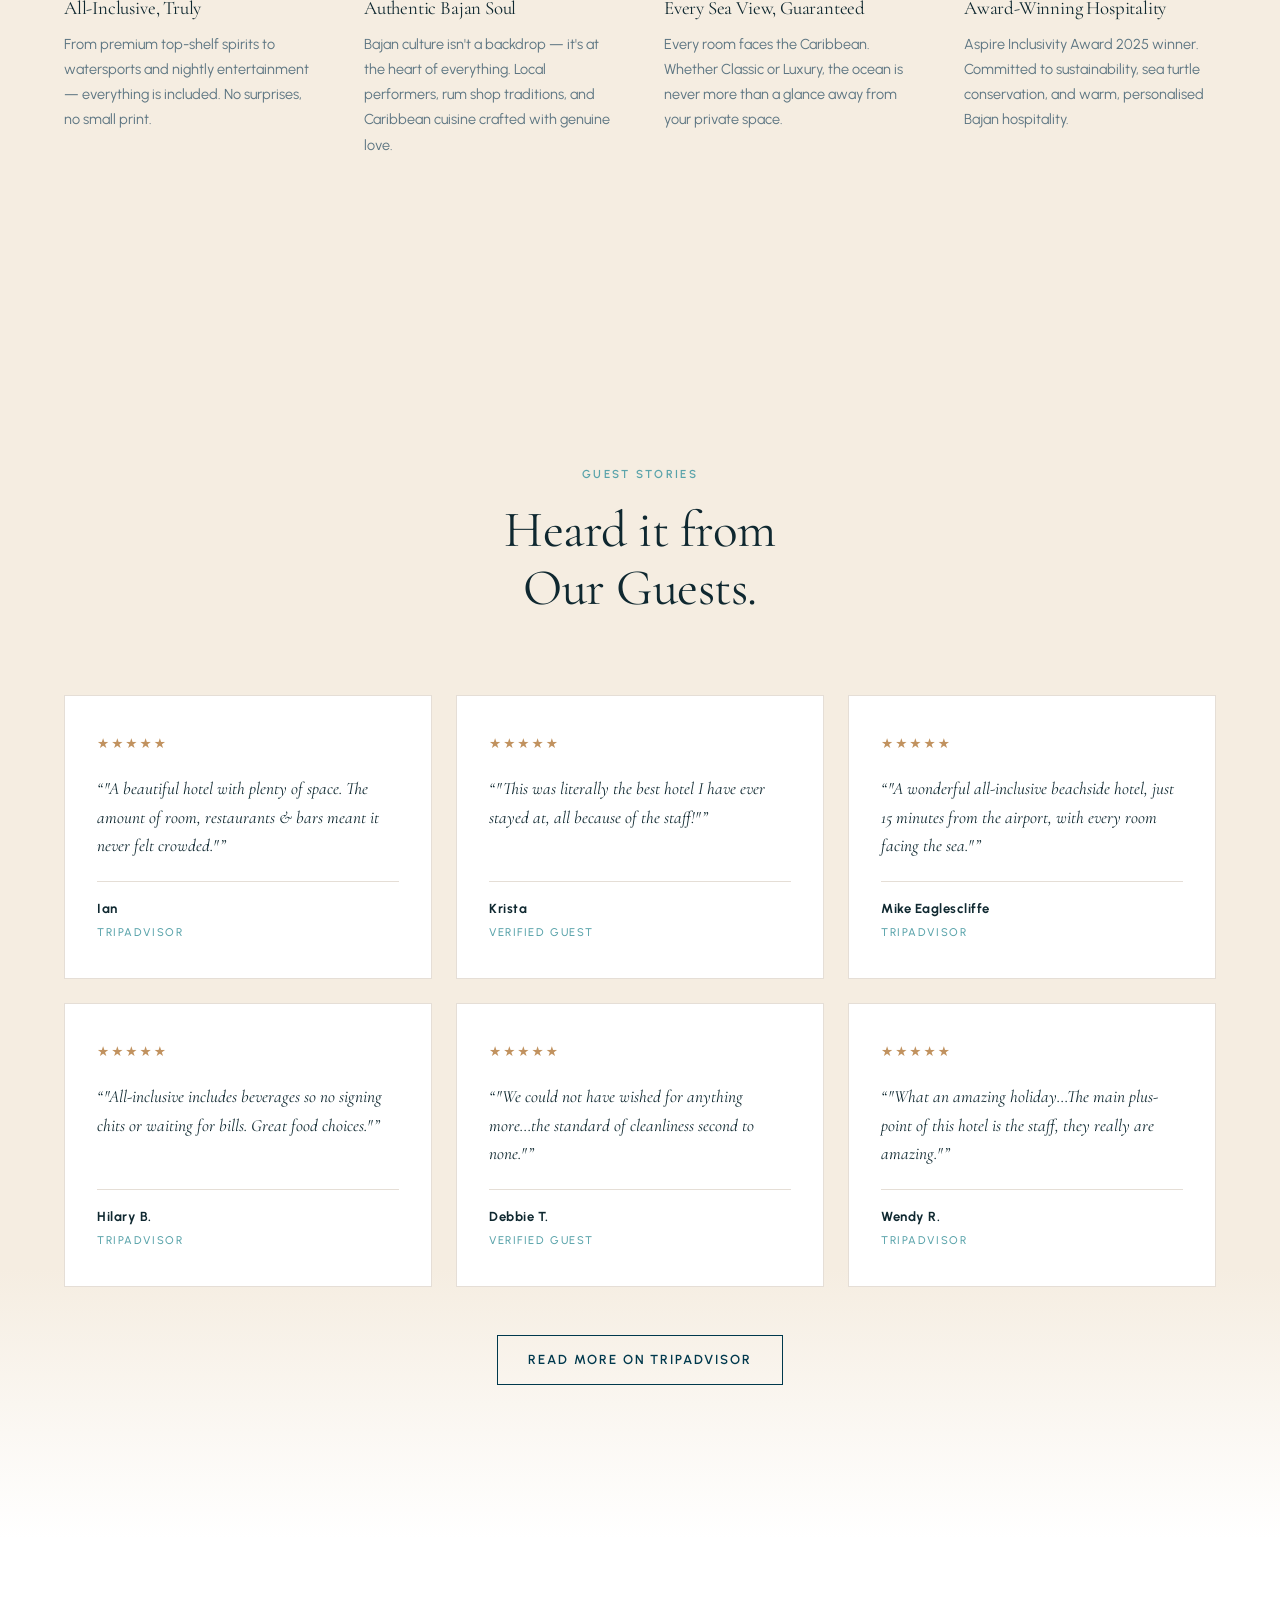
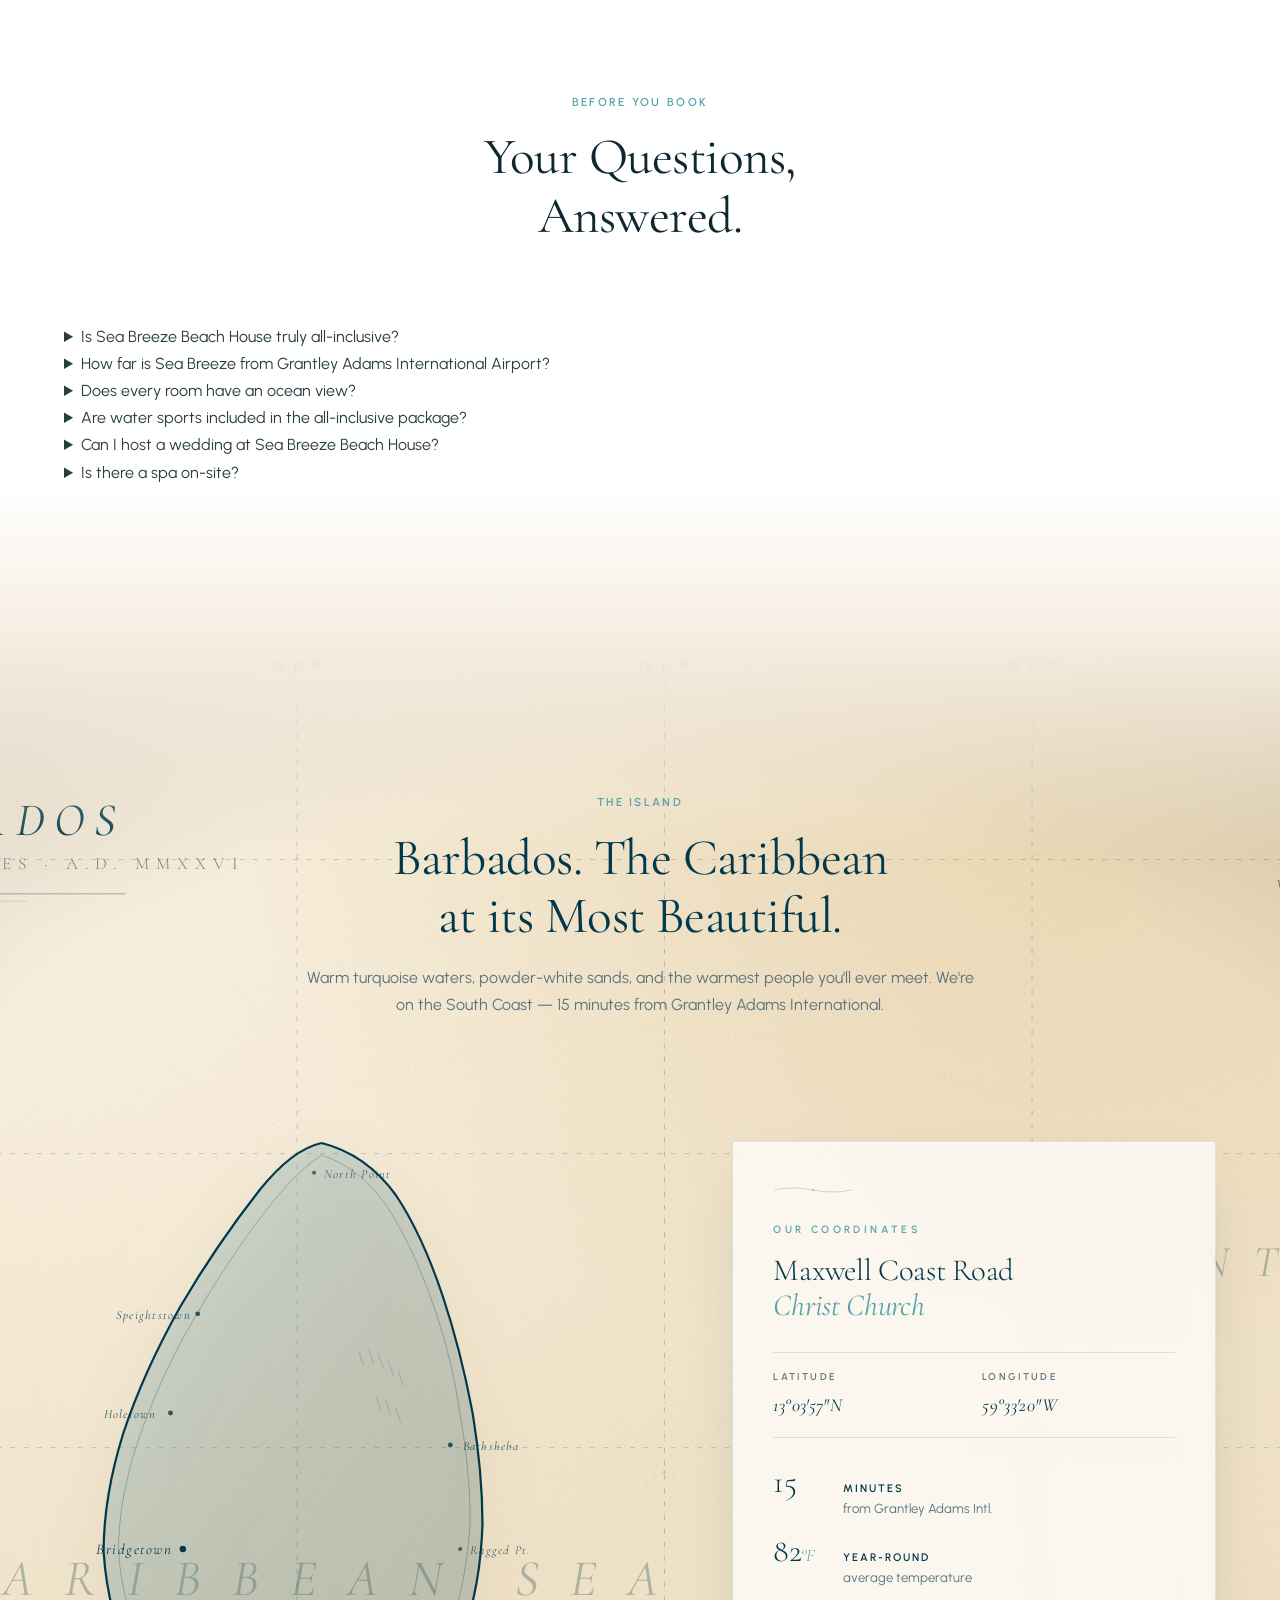
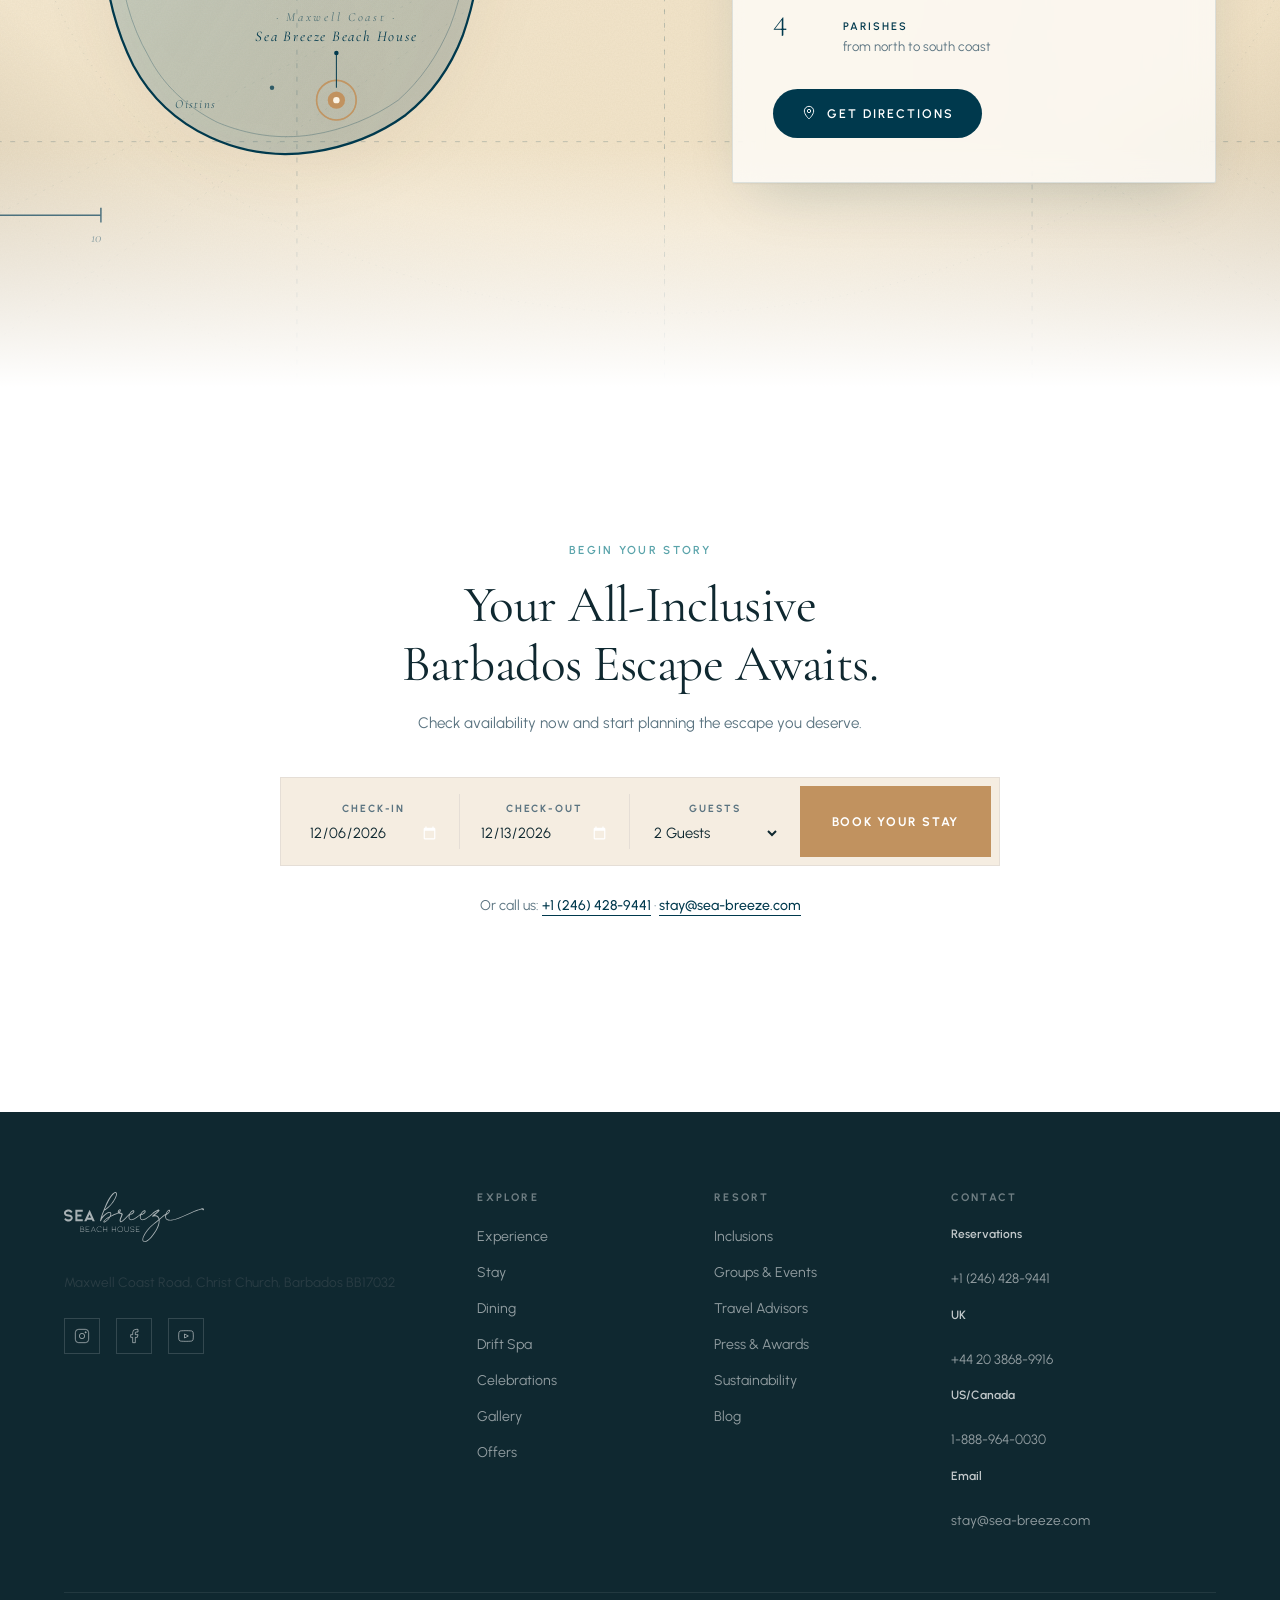
==== commit c80d6cf2: "feat(barbados): full-section vintage map canvas + proper island silhouette - Removes the framed squa" ====
--- a/index.html
+++ b/index.html
@@ -1046,6 +1046,133 @@
        Directions CTA.
   ============================================================ -->
   <section class="barbados" id="barbados">
+
+    <!-- Full-section ambient cartography: paper, grain, graticule, rhumbs, compass, cartouche -->
+    <div class="barbados-canvas" aria-hidden="true">
+      <svg viewBox="0 0 1600 1100" preserveAspectRatio="xMidYMid slice" xmlns="http://www.w3.org/2000/svg">
+        <defs>
+          <filter id="barbados-grain" x="0" y="0" width="100%" height="100%">
+            <feTurbulence type="fractalNoise" baseFrequency="0.85" numOctaves="2" seed="11" />
+            <feColorMatrix type="matrix" values="0 0 0 0 0.36  0 0 0 0 0.22  0 0 0 0 0.08  0 0 0 0.09 0" />
+          </filter>
+          <radialGradient id="paper-flare-1" cx="18%" cy="22%" r="55%">
+            <stop offset="0%" stop-color="#fbf3e4" stop-opacity="1" />
+            <stop offset="100%" stop-color="#fbf3e4" stop-opacity="0" />
+          </radialGradient>
+          <radialGradient id="paper-flare-2" cx="82%" cy="78%" r="60%">
+            <stop offset="0%" stop-color="#f0e2c6" stop-opacity="0.9" />
+            <stop offset="100%" stop-color="#f0e2c6" stop-opacity="0" />
+          </radialGradient>
+          <radialGradient id="paper-flare-3" cx="70%" cy="15%" r="40%">
+            <stop offset="0%" stop-color="#e8d3a8" stop-opacity="0.55" />
+            <stop offset="100%" stop-color="#e8d3a8" stop-opacity="0" />
+          </radialGradient>
+          <radialGradient id="paper-vignette" cx="50%" cy="50%" r="70%">
+            <stop offset="55%" stop-color="#000" stop-opacity="0" />
+            <stop offset="100%" stop-color="#3a2510" stop-opacity="0.22" />
+          </radialGradient>
+        </defs>
+
+        <!-- Aged paper wash with flares -->
+        <rect width="1600" height="1100" fill="#f2e6cd" />
+        <rect width="1600" height="1100" fill="url(#paper-flare-1)" />
+        <rect width="1600" height="1100" fill="url(#paper-flare-2)" />
+        <rect width="1600" height="1100" fill="url(#paper-flare-3)" />
+        <rect width="1600" height="1100" filter="url(#barbados-grain)" opacity="0.8" />
+
+        <!-- Large dashed graticule spanning full section -->
+        <g class="map-graticule" stroke="rgba(0,57,77,0.22)" stroke-width="0.8" stroke-dasharray="4 7" fill="none">
+          <line x1="0" y1="180" x2="1600" y2="180" />
+          <line x1="0" y1="420" x2="1600" y2="420" />
+          <line x1="0" y1="660" x2="1600" y2="660" />
+          <line x1="0" y1="900" x2="1600" y2="900" />
+          <line x1="220" y1="0" x2="220" y2="1100" />
+          <line x1="520" y1="0" x2="520" y2="1100" />
+          <line x1="820" y1="0" x2="820" y2="1100" />
+          <line x1="1120" y1="0" x2="1120" y2="1100" />
+          <line x1="1420" y1="0" x2="1420" y2="1100" />
+        </g>
+        <g class="map-graticule-labels" font-family="'Cormorant Garamond', serif" font-style="italic" font-size="13" fill="rgba(0,57,77,0.45)" letter-spacing="0.08em">
+          <text x="26" y="176">13°20'N</text>
+          <text x="26" y="416">13°10'N</text>
+          <text x="26" y="656">13°00'N</text>
+          <text x="26" y="896">12°50'N</text>
+          <text x="220" y="24" text-anchor="middle">59°45'W</text>
+          <text x="520" y="24" text-anchor="middle">59°38'W</text>
+          <text x="820" y="24" text-anchor="middle">59°32'W</text>
+          <text x="1120" y="24" text-anchor="middle">59°25'W</text>
+          <text x="1420" y="24" text-anchor="middle">59°18'W</text>
+        </g>
+
+        <!-- Rhumb lines radiating from the Sea Breeze location (approx island center) -->
+        <g class="map-rhumbs" stroke="rgba(0,57,77,0.11)" stroke-width="0.5" stroke-dasharray="2 6" fill="none">
+          <line x1="820" y1="680" x2="40" y2="40" />
+          <line x1="820" y1="680" x2="40" y2="1080" />
+          <line x1="820" y1="680" x2="1580" y2="40" />
+          <line x1="820" y1="680" x2="1580" y2="1080" />
+          <line x1="820" y1="680" x2="820" y2="0" />
+          <line x1="820" y1="680" x2="820" y2="1100" />
+          <line x1="820" y1="680" x2="0" y2="680" />
+          <line x1="820" y1="680" x2="1600" y2="680" />
+          <line x1="820" y1="680" x2="220" y2="0" />
+          <line x1="820" y1="680" x2="1420" y2="0" />
+          <line x1="820" y1="680" x2="220" y2="1100" />
+          <line x1="820" y1="680" x2="1420" y2="1100" />
+        </g>
+
+        <!-- Faint dotted sea-stipple wave rings -->
+        <g class="map-sea" stroke="rgba(0,57,77,0.14)" fill="none" stroke-dasharray="1 5" stroke-width="0.6">
+          <ellipse cx="820" cy="680" rx="520" ry="360" />
+          <ellipse cx="820" cy="680" rx="680" ry="450" opacity="0.7" />
+          <ellipse cx="820" cy="680" rx="840" ry="540" opacity="0.4" />
+        </g>
+
+        <!-- Cartouche title, top-left -->
+        <g class="map-cartouche" transform="translate(140,160)" fill="#00394D">
+          <text font-family="'Cormorant Garamond', serif" font-style="italic" font-weight="400" font-size="38" letter-spacing="0.22em">BARBADOS</text>
+          <text y="28" font-family="'Cormorant Garamond', serif" font-weight="300" font-size="14" fill="rgba(0,57,77,0.55)" letter-spacing="0.42em">WEST · INDIES · A.D. MMXXVI</text>
+          <line x1="0" y1="48" x2="240" y2="48" stroke="rgba(0,57,77,0.4)" stroke-width="0.7" />
+          <line x1="0" y1="54" x2="160" y2="54" stroke="rgba(0,57,77,0.25)" stroke-width="0.4" />
+        </g>
+
+        <!-- Compass rose, top-right — larger, ambient -->
+        <g class="map-compass" transform="translate(1400,200)">
+          <circle r="62" fill="rgba(251,243,228,0.55)" stroke="rgba(0,57,77,0.35)" stroke-width="0.8" />
+          <circle r="50" fill="none" stroke="rgba(0,57,77,0.22)" stroke-width="0.5" stroke-dasharray="1 4" />
+          <circle r="34" fill="none" stroke="rgba(0,57,77,0.15)" stroke-width="0.4" />
+          <polygon points="0,-56 8,0 0,56 -8,0" fill="#00394D" opacity="0.82" />
+          <polygon points="-56,0 0,-8 56,0 0,8" fill="#00394D" opacity="0.5" />
+          <polygon points="0,-36 4,0 0,36 -4,0" fill="#c1925f" />
+          <circle r="4" fill="#00394D" />
+          <text y="-70" font-family="'Cormorant Garamond', serif" font-style="italic" font-size="16" fill="#00394D" text-anchor="middle" letter-spacing="0.22em">N</text>
+          <text y="80" font-family="'Cormorant Garamond', serif" font-style="italic" font-size="13" fill="rgba(0,57,77,0.6)" text-anchor="middle" letter-spacing="0.22em">S</text>
+          <text x="74" y="5" font-family="'Cormorant Garamond', serif" font-style="italic" font-size="13" fill="rgba(0,57,77,0.6)" text-anchor="middle" letter-spacing="0.22em">E</text>
+          <text x="-74" y="5" font-family="'Cormorant Garamond', serif" font-style="italic" font-size="13" fill="rgba(0,57,77,0.6)" text-anchor="middle" letter-spacing="0.22em">W</text>
+        </g>
+
+        <!-- Ocean labels drifting across the paper -->
+        <g class="map-oceans" font-family="'Cormorant Garamond', serif" font-style="italic" fill="rgba(0,57,77,0.28)">
+          <text x="230" y="780" font-size="42" letter-spacing="0.6em">CARIBBEAN  SEA</text>
+          <text x="1100" y="520" font-size="36" letter-spacing="0.55em">ATLANTIC</text>
+          <text x="1130" y="560" font-size="22" letter-spacing="0.45em">OCEAN</text>
+        </g>
+
+        <!-- Scale bar, bottom-left -->
+        <g class="map-scale" transform="translate(160,960)" fill="rgba(0,57,77,0.7)">
+          <line x1="0" y1="0" x2="200" y2="0" stroke="#00394D" stroke-width="1.2" />
+          <line x1="0" y1="-6" x2="0" y2="6" stroke="#00394D" stroke-width="1.2" />
+          <line x1="100" y1="-4" x2="100" y2="4" stroke="#00394D" stroke-width="0.8" />
+          <line x1="200" y1="-6" x2="200" y2="6" stroke="#00394D" stroke-width="1.2" />
+          <text x="0" y="22" font-family="'Cormorant Garamond', serif" font-style="italic" font-size="12">0</text>
+          <text x="100" y="22" font-family="'Cormorant Garamond', serif" font-style="italic" font-size="12" text-anchor="middle">5 km</text>
+          <text x="200" y="22" font-family="'Cormorant Garamond', serif" font-style="italic" font-size="12" text-anchor="end">10</text>
+        </g>
+
+        <!-- Edge vignette on top -->
+        <rect width="1600" height="1100" fill="url(#paper-vignette)" />
+      </svg>
+    </div>
+
     <div class="container">
       <div class="barbados-header reveal">
         <span class="section-label">The Island</span>
@@ -1055,191 +1182,115 @@
 
       <div class="barbados-grid">
 
-        <!-- LEFT: vintage cartographer map -->
-        <figure class="barbados-map reveal-left" aria-label="Map of Barbados showing Sea Breeze Beach House on Maxwell Coast">
-          <svg viewBox="0 0 520 640" role="img" aria-label="Barbados island map" class="map-svg" xmlns="http://www.w3.org/2000/svg">
-
-            <!-- Paper grain + vintage filters -->
+        <!-- LEFT: island silhouette floating on the paper -->
+        <figure class="barbados-island reveal-left" aria-label="Map of Barbados showing Sea Breeze Beach House on Maxwell Coast">
+          <svg viewBox="0 0 420 600" role="img" aria-label="Barbados island silhouette" class="island-svg" xmlns="http://www.w3.org/2000/svg">
             <defs>
-              <filter id="map-grain" x="0" y="0" width="100%" height="100%">
-                <feTurbulence type="fractalNoise" baseFrequency="0.9" numOctaves="2" seed="7" />
-                <feColorMatrix type="matrix" values="0 0 0 0 0  0 0 0 0 0  0 0 0 0 0  0 0 0 0.08 0" />
+              <filter id="ink-spread" x="-5%" y="-5%" width="110%" height="110%">
+                <feGaussianBlur stdDeviation="0.45" />
               </filter>
-              <filter id="ink-spread" x="-5%" y="-5%" width="110%" height="110%">
-                <feGaussianBlur stdDeviation="0.35" />
-              </filter>
-              <pattern id="grid-dots" x="0" y="0" width="32" height="32" patternUnits="userSpaceOnUse">
-                <circle cx="1" cy="1" r="0.8" fill="rgba(0,57,77,0.14)" />
-              </pattern>
+              <linearGradient id="island-fill" x1="0%" y1="0%" x2="100%" y2="100%">
+                <stop offset="0%" stop-color="rgba(145,195,199,0.32)" />
+                <stop offset="100%" stop-color="rgba(0,57,77,0.18)" />
+              </linearGradient>
             </defs>
 
-            <!-- Cream paper with subtle grain -->
-            <rect x="0" y="0" width="520" height="640" fill="#f5ede1" />
-            <rect x="0" y="0" width="520" height="640" fill="url(#grid-dots)" />
-            <rect x="0" y="0" width="520" height="640" filter="url(#map-grain)" opacity="0.7" />
-
-            <!-- Neat-line border (double rule) -->
-            <rect x="18" y="18" width="484" height="604" fill="none" stroke="rgba(0,57,77,0.45)" stroke-width="1.2" />
-            <rect x="24" y="24" width="472" height="592" fill="none" stroke="rgba(0,57,77,0.22)" stroke-width="0.6" />
-
-            <!-- Cartouche title -->
-            <g transform="translate(260,62)" text-anchor="middle">
-              <text class="map-cartouche" font-family="'Cormorant Garamond', serif" font-style="italic" font-weight="400" font-size="20" fill="#00394D" letter-spacing="0.18em">BARBADOS</text>
-              <text y="22" font-family="'Cormorant Garamond', serif" font-weight="300" font-size="10" fill="rgba(0,57,77,0.55)" letter-spacing="0.34em">WEST INDIES · A.D. MMXXVI</text>
-              <line x1="-70" y1="32" x2="70" y2="32" stroke="rgba(0,57,77,0.4)" stroke-width="0.6" />
-              <line x1="-40" y1="36" x2="40" y2="36" stroke="rgba(0,57,77,0.25)" stroke-width="0.4" />
-            </g>
-
-            <!-- Dashed lat / long rules -->
-            <g class="map-graticule" stroke="rgba(0,57,77,0.35)" stroke-width="0.7" stroke-dasharray="3 4" fill="none">
-              <line x1="40" y1="205" x2="480" y2="205" />
-              <line x1="40" y1="325" x2="480" y2="325" />
-              <line x1="40" y1="445" x2="480" y2="445" />
-              <line x1="160" y1="100" x2="160" y2="570" />
-              <line x1="260" y1="100" x2="260" y2="570" />
-              <line x1="360" y1="100" x2="360" y2="570" />
-            </g>
-            <g class="map-graticule-labels" font-family="'Cormorant Garamond', serif" font-style="italic" font-size="10" fill="rgba(0,57,77,0.6)">
-              <text x="42" y="201">13°15'N</text>
-              <text x="42" y="321">13°05'N</text>
-              <text x="42" y="441">12°55'N</text>
-              <text x="158" y="96" text-anchor="middle">59°40'W</text>
-              <text x="258" y="96" text-anchor="middle">59°35'W</text>
-              <text x="358" y="96" text-anchor="middle">59°30'W</text>
-            </g>
-
-            <!-- Faint sea stipple: dotted wave rings around the island -->
-            <g class="map-sea" stroke="rgba(0,57,77,0.18)" fill="none" stroke-width="0.5" stroke-dasharray="1 4">
-              <path d="M130 180 C 180 140, 360 130, 420 220 C 470 310, 450 480, 340 530 C 220 580, 90 520, 80 380 C 75 280, 95 210, 130 180 Z" />
-              <path d="M105 160 C 170 110, 380 95, 450 205 C 500 305, 480 505, 350 560 C 210 605, 60 540, 55 370 C 48 260, 72 195, 105 160 Z" opacity="0.7" />
-            </g>
-
-            <!-- Subtle compass lines radiating from the pin -->
-            <g class="map-rhumbs" stroke="rgba(0,57,77,0.12)" stroke-width="0.4" stroke-dasharray="2 5">
-              <line x1="290" y1="410" x2="50" y2="140" />
-              <line x1="290" y1="410" x2="50" y2="620" />
-              <line x1="290" y1="410" x2="500" y2="140" />
-              <line x1="290" y1="410" x2="500" y2="620" />
-              <line x1="290" y1="410" x2="290" y2="110" />
-              <line x1="290" y1="410" x2="290" y2="600" />
-              <line x1="290" y1="410" x2="40" y2="410" />
-              <line x1="290" y1="410" x2="500" y2="410" />
-            </g>
-
-            <!-- BARBADOS ISLAND OUTLINE — stroke-draw animated -->
+            <!-- Barbados proper pear/teardrop silhouette: narrow north, wide rounded south -->
             <path
-              id="barbados-outline"
               class="map-island"
-              d="M 236 158
-                 C 244 150, 264 146, 278 150
-                 C 296 154, 308 166, 318 182
-                 C 330 198, 340 216, 354 232
-                 C 368 246, 380 262, 388 282
-                 C 396 302, 402 324, 402 346
-                 C 402 370, 396 392, 386 412
-                 C 378 428, 368 444, 354 458
-                 C 336 478, 312 494, 286 502
-                 C 258 510, 228 512, 204 502
-                 C 180 492, 160 472, 148 446
-                 C 136 418, 132 388, 136 358
-                 C 138 332, 144 306, 154 282
-                 C 164 258, 178 234, 194 212
-                 C 208 194, 222 176, 236 158 Z"
-              fill="rgba(145,195,199,0.18)"
+              d="M 208 42
+                 C 232 48, 252 62, 268 84
+                 C 284 108, 296 136, 306 166
+                 C 316 196, 324 228, 330 260
+                 C 335 290, 338 320, 338 350
+                 C 337 382, 332 412, 322 440
+                 C 312 466, 296 488, 276 504
+                 C 254 520, 228 530, 200 534
+                 C 172 538, 144 534, 118 522
+                 C 92 510, 70 490, 56 464
+                 C 42 436, 34 404, 32 372
+                 C 32 340, 38 308, 48 276
+                 C 60 240, 76 206, 94 174
+                 C 114 140, 136 108, 158 80
+                 C 174 60, 190 46, 208 42 Z"
+              fill="url(#island-fill)"
               stroke="#00394D"
-              stroke-width="1.4"
+              stroke-width="1.8"
               stroke-linejoin="round"
               filter="url(#ink-spread)"
             />
 
-            <!-- Inner coastline echo — hand-drawn double line -->
+            <!-- Double-line coast echo -->
             <path
               class="map-island-echo"
-              d="M 242 168
-                 C 252 162, 268 160, 280 164
-                 C 296 170, 306 182, 316 196
-                 C 328 212, 338 228, 350 244
-                 C 362 258, 372 272, 380 290
-                 C 388 308, 392 328, 392 348
-                 C 390 368, 384 386, 376 402
-                 C 368 418, 356 434, 342 446
-                 C 324 462, 304 476, 282 482
-                 C 258 490, 234 490, 214 482
-                 C 194 472, 178 454, 168 432
-                 C 158 408, 154 382, 158 356
-                 C 160 334, 166 312, 174 290
-                 C 182 268, 194 248, 208 228
-                 C 220 210, 232 192, 242 168 Z"
+              d="M 208 52
+                 C 228 58, 246 72, 260 92
+                 C 276 116, 288 144, 298 172
+                 C 308 200, 316 232, 320 262
+                 C 325 290, 328 318, 328 348
+                 C 326 378, 322 406, 312 432
+                 C 302 456, 288 476, 270 492
+                 C 250 506, 226 516, 200 520
+                 C 174 524, 148 520, 124 510
+                 C 100 498, 80 480, 68 456
+                 C 54 432, 46 402, 44 372
+                 C 44 342, 50 312, 60 282
+                 C 72 248, 86 216, 104 186
+                 C 122 154, 142 124, 162 98
+                 C 176 80, 192 62, 208 52 Z"
               fill="none"
-              stroke="rgba(0,57,77,0.28)"
-              stroke-width="0.6"
+              stroke="rgba(0,57,77,0.32)"
+              stroke-width="0.7"
               stroke-linejoin="round"
             />
 
-            <!-- Interior flourishes: hatched hills + inland place names -->
-            <g class="map-places" font-family="'Cormorant Garamond', serif" font-style="italic">
+            <!-- Tiny hachure marks suggesting inland hills (Scotland District) -->
+            <g class="map-hachure" stroke="rgba(0,57,77,0.3)" stroke-width="0.5" fill="none">
+              <line x1="238" y1="210" x2="242" y2="222" />
+              <line x1="246" y1="208" x2="250" y2="220" />
+              <line x1="254" y1="212" x2="258" y2="224" />
+              <line x1="262" y1="218" x2="266" y2="230" />
+              <line x1="270" y1="226" x2="274" y2="238" />
+              <line x1="252" y1="246" x2="256" y2="258" />
+              <line x1="260" y1="250" x2="264" y2="262" />
+              <line x1="268" y1="256" x2="272" y2="268" />
+            </g>
+
+            <!-- Place names -->
+            <g class="map-places" font-family="'Cormorant Garamond', serif" font-style="italic" fill="#00394D">
+              <!-- North Point -->
+              <circle cx="202" cy="66" r="1.6" fill="rgba(0,57,77,0.7)" />
+              <text x="210" y="70" font-size="10" fill="rgba(0,57,77,0.7)" letter-spacing="0.1em">North Point</text>
+              <!-- Speightstown -->
+              <circle cx="108" cy="180" r="2" fill="rgba(0,57,77,0.8)" />
+              <text x="42" y="184" font-size="10" fill="rgba(0,57,77,0.8)" letter-spacing="0.1em">Speightstown</text>
+              <!-- Holetown -->
+              <circle cx="86" cy="260" r="2" fill="rgba(0,57,77,0.8)" />
+              <text x="32" y="264" font-size="10" fill="rgba(0,57,77,0.8)" letter-spacing="0.1em">Holetown</text>
+              <!-- Bathsheba -->
+              <circle cx="312" cy="286" r="2" fill="rgba(0,57,77,0.8)" />
+              <text x="322" y="290" font-size="10" fill="rgba(0,57,77,0.8)" letter-spacing="0.1em">Bathsheba</text>
               <!-- Bridgetown -->
-              <circle cx="176" cy="358" r="2.4" fill="#00394D" />
-              <text x="184" y="362" font-size="11" fill="#00394D" letter-spacing="0.08em">Bridgetown</text>
-              <!-- Holetown -->
-              <circle cx="166" cy="288" r="1.8" fill="rgba(0,57,77,0.75)" />
-              <text x="172" y="292" font-size="9" fill="rgba(0,57,77,0.75)" letter-spacing="0.08em">Holetown</text>
-              <!-- Speightstown -->
-              <circle cx="190" cy="222" r="1.8" fill="rgba(0,57,77,0.75)" />
-              <text x="196" y="226" font-size="9" fill="rgba(0,57,77,0.75)" letter-spacing="0.08em">Speightstown</text>
-              <!-- Bathsheba -->
-              <circle cx="362" cy="262" r="1.8" fill="rgba(0,57,77,0.75)" />
-              <text x="330" y="252" font-size="9" fill="rgba(0,57,77,0.75)" letter-spacing="0.08em">Bathsheba</text>
-              <!-- St. Lawrence Gap -->
-              <circle cx="262" cy="430" r="1.8" fill="rgba(0,57,77,0.75)" />
-              <text x="178" y="444" font-size="9" fill="rgba(0,57,77,0.75)" letter-spacing="0.08em">St. Lawrence Gap</text>
+              <circle cx="96" cy="370" r="2.6" fill="#00394D" />
+              <text x="26" y="374" font-size="12" fill="#00394D" letter-spacing="0.1em">Bridgetown</text>
               <!-- Oistins -->
-              <circle cx="232" cy="450" r="1.8" fill="rgba(0,57,77,0.75)" />
-              <text x="202" y="462" font-size="9" fill="rgba(0,57,77,0.75)" letter-spacing="0.08em">Oistins</text>
-              <!-- Caribbean Sea label -->
-              <text x="96" y="380" font-size="14" fill="rgba(0,57,77,0.45)" letter-spacing="0.5em">CARIBBEAN</text>
-              <text x="102" y="398" font-size="11" fill="rgba(0,57,77,0.4)" letter-spacing="0.4em">SEA</text>
-              <!-- Atlantic label -->
-              <text x="408" y="320" font-size="13" fill="rgba(0,57,77,0.45)" letter-spacing="0.5em">ATLANTIC</text>
+              <circle cx="168" cy="482" r="1.8" fill="rgba(0,57,77,0.75)" />
+              <text x="90" y="498" font-size="10" fill="rgba(0,57,77,0.75)" letter-spacing="0.1em">Oistins</text>
+              <!-- Ragged Point -->
+              <circle cx="320" cy="370" r="1.6" fill="rgba(0,57,77,0.7)" />
+              <text x="328" y="374" font-size="10" fill="rgba(0,57,77,0.7)" letter-spacing="0.1em">Ragged Pt.</text>
             </g>
 
-            <!-- Scale bar -->
-            <g class="map-scale" transform="translate(62,570)">
-              <line x1="0" y1="0" x2="120" y2="0" stroke="#00394D" stroke-width="1" />
-              <line x1="0" y1="-4" x2="0" y2="4" stroke="#00394D" stroke-width="1" />
-              <line x1="60" y1="-3" x2="60" y2="3" stroke="#00394D" stroke-width="0.7" />
-              <line x1="120" y1="-4" x2="120" y2="4" stroke="#00394D" stroke-width="1" />
-              <text x="0" y="18" font-family="'Cormorant Garamond', serif" font-style="italic" font-size="9" fill="rgba(0,57,77,0.65)">0</text>
-              <text x="60" y="18" font-family="'Cormorant Garamond', serif" font-style="italic" font-size="9" fill="rgba(0,57,77,0.65)" text-anchor="middle">5 km</text>
-              <text x="120" y="18" font-family="'Cormorant Garamond', serif" font-style="italic" font-size="9" fill="rgba(0,57,77,0.65)" text-anchor="end">10</text>
-            </g>
-
-            <!-- Compass rose (top-right) -->
-            <g class="map-compass" transform="translate(438,138)">
-              <circle r="28" fill="rgba(245,237,225,0.6)" stroke="rgba(0,57,77,0.45)" stroke-width="0.7" />
-              <circle r="22" fill="none" stroke="rgba(0,57,77,0.25)" stroke-width="0.4" stroke-dasharray="1 3" />
-              <!-- Four-point star -->
-              <polygon points="0,-24 4,0 0,24 -4,0" fill="#00394D" opacity="0.85" />
-              <polygon points="-24,0 0,-4 24,0 0,4" fill="#00394D" opacity="0.55" />
-              <polygon points="0,-16 2,0 0,16 -2,0" fill="#c1925f" />
-              <circle r="2" fill="#00394D" />
-              <text y="-30" font-family="'Cormorant Garamond', serif" font-style="italic" font-size="9" fill="#00394D" text-anchor="middle" letter-spacing="0.15em">N</text>
-              <text y="34" font-family="'Cormorant Garamond', serif" font-style="italic" font-size="9" fill="rgba(0,57,77,0.6)" text-anchor="middle" letter-spacing="0.15em">S</text>
-              <text x="32" y="3" font-family="'Cormorant Garamond', serif" font-style="italic" font-size="9" fill="rgba(0,57,77,0.6)" text-anchor="middle" letter-spacing="0.15em">E</text>
-              <text x="-32" y="3" font-family="'Cormorant Garamond', serif" font-style="italic" font-size="9" fill="rgba(0,57,77,0.6)" text-anchor="middle" letter-spacing="0.15em">W</text>
-            </g>
-
-            <!-- SEA BREEZE PIN — pulse ring + gold marker -->
-            <g class="map-pin" transform="translate(290,410)">
-              <circle class="pin-pulse" r="14" fill="none" stroke="#c1925f" stroke-width="1.2" opacity="0.8" />
-              <circle class="pin-pulse pin-pulse-2" r="14" fill="none" stroke="#c1925f" stroke-width="0.8" opacity="0.6" />
-              <circle r="6" fill="#c1925f" />
-              <circle r="2.2" fill="#f5ede1" />
-              <!-- Label hairline + text -->
-              <line x1="0" y1="-8" x2="0" y2="-34" stroke="#00394D" stroke-width="0.7" />
-              <circle cx="0" cy="-34" r="1.6" fill="#00394D" />
-              <text x="0" y="-42" text-anchor="middle" font-family="'Cormorant Garamond', serif" font-style="italic" font-size="11" fill="#00394D" letter-spacing="0.1em">Sea Breeze Beach House</text>
-              <text x="0" y="-56" text-anchor="middle" font-family="'Cormorant Garamond', serif" font-style="italic" font-size="9" fill="rgba(0,57,77,0.6)" letter-spacing="0.18em">· Maxwell Coast ·</text>
+            <!-- SEA BREEZE PIN (south coast, Maxwell/Christ Church) -->
+            <g class="map-pin" transform="translate(220,492)">
+              <circle class="pin-pulse" r="16" fill="none" stroke="#c1925f" stroke-width="1.3" opacity="0.85" />
+              <circle class="pin-pulse pin-pulse-2" r="16" fill="none" stroke="#c1925f" stroke-width="0.9" opacity="0.65" />
+              <circle r="7" fill="#c1925f" />
+              <circle r="2.6" fill="#fbf3e4" />
+              <line x1="0" y1="-10" x2="0" y2="-38" stroke="#00394D" stroke-width="0.8" />
+              <circle cx="0" cy="-38" r="1.8" fill="#00394D" />
+              <text x="0" y="-48" text-anchor="middle" font-family="'Cormorant Garamond', serif" font-style="italic" font-size="12" fill="#00394D" letter-spacing="0.12em">Sea Breeze Beach House</text>
+              <text x="0" y="-64" text-anchor="middle" font-family="'Cormorant Garamond', serif" font-style="italic" font-size="10" fill="rgba(0,57,77,0.6)" letter-spacing="0.22em">· Maxwell Coast ·</text>
             </g>
 
           </svg>
--- a/styles.css
+++ b/styles.css
@@ -1628,22 +1628,49 @@
 .barbados {
   position: relative;
   padding: var(--section-py) 0;
-  background: linear-gradient(to bottom, var(--cream) 0%, var(--cream) 78%, var(--bg-white) 100%);
+  background: #f2e6cd;
   overflow: hidden;
-}
+  isolation: isolate;
+}
+/* blend into neighboring sections — top cream → bottom white — via gradient overlays */
 .barbados::before {
-  /* subtle compass-rose watermark in the corner */
   content: "";
   position: absolute;
-  top: -80px; right: -120px;
-  width: 420px; height: 420px;
-  background: radial-gradient(circle, rgba(0,57,77,0.05), transparent 60%);
+  inset: 0;
+  background:
+    linear-gradient(to bottom, var(--cream) 0%, rgba(242,230,205,0) 16%, rgba(242,230,205,0) 82%, var(--bg-white) 100%);
   pointer-events: none;
+  z-index: 2;
+}
+
+/* Full-section cartography canvas — the whole background IS the old map */
+.barbados-canvas {
+  position: absolute;
+  inset: 0;
+  z-index: 0;
+  pointer-events: none;
+  opacity: 0;
+  transition: opacity 1600ms ease;
+}
+.barbados-canvas.is-in,
+.reveal.is-in ~ .barbados-canvas,
+.barbados.is-in .barbados-canvas {
+  opacity: 1;
+}
+.barbados-canvas svg {
+  display: block;
+  width: 100%;
+  height: 100%;
+}
+
+.barbados .container {
+  position: relative;
+  z-index: 3;
 }
 
 .barbados-header {
-  max-width: 640px;
-  margin: 0 auto 64px;
+  max-width: 680px;
+  margin: 0 auto 72px;
   text-align: center;
 }
 .barbados-header h2 {
@@ -1658,38 +1685,25 @@
 
 .barbados-grid {
   display: grid;
-  grid-template-columns: minmax(0, 1.1fr) minmax(0, 0.9fr);
-  gap: 56px;
-  align-items: center;
-}
-
-/* ---- Map ---- */
-.barbados-map {
+  grid-template-columns: minmax(0, 1fr) minmax(0, 0.8fr);
+  gap: 64px;
+  align-items: center;
+}
+
+/* ---- Island silhouette (no frame — floats on paper) ---- */
+.barbados-island {
   position: relative;
   margin: 0;
-  aspect-ratio: 520 / 640;
-  border-radius: 2px;
-  overflow: hidden;
-  background: #f5ede1;
-  /* vintage paper shadow — warm, layered, not flat */
-  box-shadow:
-    0 1px 2px rgba(60, 38, 18, 0.12),
-    0 12px 30px -12px rgba(60, 38, 18, 0.25),
-    0 40px 80px -30px rgba(0, 57, 77, 0.28),
-    inset 0 0 60px rgba(193, 146, 95, 0.1);
-}
-.barbados-map::after {
-  /* soft vignette at edges to suggest aged paper */
-  content: "";
-  position: absolute; inset: 0;
-  background: radial-gradient(ellipse at center, transparent 55%, rgba(80, 50, 20, 0.12) 100%);
-  pointer-events: none;
-  mix-blend-mode: multiply;
-}
-.map-svg {
+  aspect-ratio: 420 / 600;
+  max-width: 520px;
+  /* subtle ground shadow so the island feels slightly lifted off the paper */
+  filter: drop-shadow(0 18px 28px rgba(60, 38, 18, 0.18));
+}
+.island-svg {
   display: block;
   width: 100%;
   height: 100%;
+  overflow: visible;
 }
 
 /* Island stroke-draw animation — JS flips .is-in when scrolled in */
@@ -1709,30 +1723,18 @@
   opacity: 1;
 }
 
-/* Graticule + places fade in softly after the island draws */
-.map-graticule,
-.map-graticule-labels,
-.map-places,
-.map-sea,
-.map-rhumbs,
-.map-scale,
-.map-cartouche,
-.map-compass {
+/* Island interior flourishes fade in after coastline draws */
+.map-hachure,
+.map-places {
   opacity: 0;
   transition: opacity 900ms ease 1400ms;
 }
-.reveal-left.is-in .map-graticule,
-.reveal-left.is-in .map-graticule-labels,
-.reveal-left.is-in .map-places,
-.reveal-left.is-in .map-sea,
-.reveal-left.is-in .map-rhumbs,
-.reveal-left.is-in .map-scale,
-.reveal-left.is-in .map-cartouche,
-.reveal-left.is-in .map-compass {
+.reveal-left.is-in .map-hachure,
+.reveal-left.is-in .map-places {
   opacity: 1;
 }
 
-/* Pin — only fully visible after the map has drawn, then pulses */
+/* Pin — only fully visible after the coastline has drawn, then pulses */
 .map-pin {
   opacity: 0;
   transition: opacity 600ms ease 1900ms;
@@ -1740,6 +1742,35 @@
 .reveal-left.is-in .map-pin {
   opacity: 1;
 }
+
+/* Ambient background cartography — fade in with the section */
+.barbados-canvas .map-graticule,
+.barbados-canvas .map-graticule-labels,
+.barbados-canvas .map-rhumbs,
+.barbados-canvas .map-sea,
+.barbados-canvas .map-cartouche,
+.barbados-canvas .map-compass,
+.barbados-canvas .map-oceans,
+.barbados-canvas .map-scale {
+  opacity: 0;
+  transition: opacity 1400ms ease;
+}
+.barbados.is-in .barbados-canvas .map-graticule,
+.barbados.is-in .barbados-canvas .map-graticule-labels,
+.barbados.is-in .barbados-canvas .map-rhumbs,
+.barbados.is-in .barbados-canvas .map-sea,
+.barbados.is-in .barbados-canvas .map-cartouche,
+.barbados.is-in .barbados-canvas .map-compass,
+.barbados.is-in .barbados-canvas .map-oceans,
+.barbados.is-in .barbados-canvas .map-scale {
+  opacity: 1;
+}
+.barbados.is-in .barbados-canvas .map-rhumbs { transition-delay: 400ms; }
+.barbados.is-in .barbados-canvas .map-sea { transition-delay: 600ms; }
+.barbados.is-in .barbados-canvas .map-compass { transition-delay: 800ms; }
+.barbados.is-in .barbados-canvas .map-cartouche { transition-delay: 1000ms; }
+.barbados.is-in .barbados-canvas .map-oceans { transition-delay: 1200ms; }
+.barbados.is-in .barbados-canvas .map-scale { transition-delay: 1400ms; }
 .pin-pulse {
   transform-origin: 0 0;
   animation: pin-ping 2.6s cubic-bezier(0.22, 1, 0.36, 1) infinite;
@@ -2123,8 +2154,8 @@
     grid-template-columns: 1fr;
     gap: 40px;
   }
-  .barbados-map {
-    max-width: 420px;
+  .barbados-island {
+    max-width: 360px;
     margin: 0 auto;
   }
   .barbados-card {
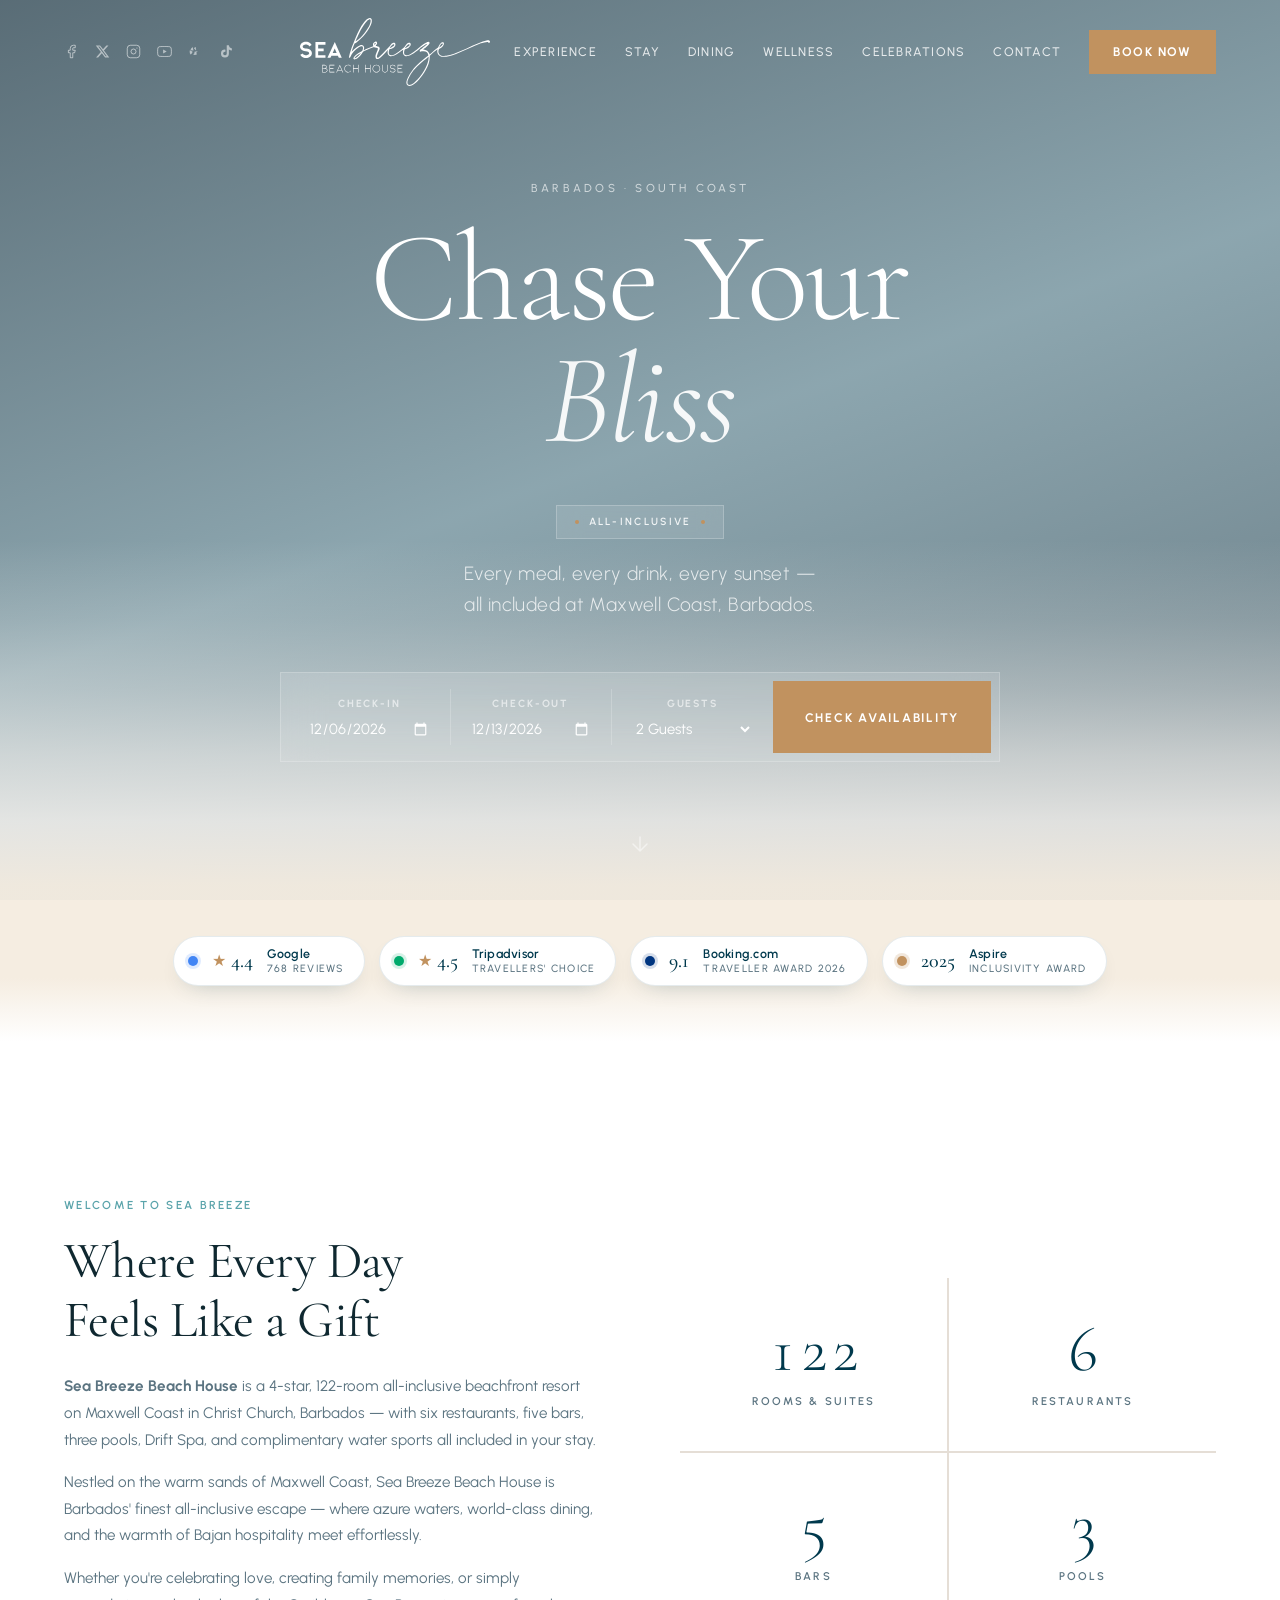
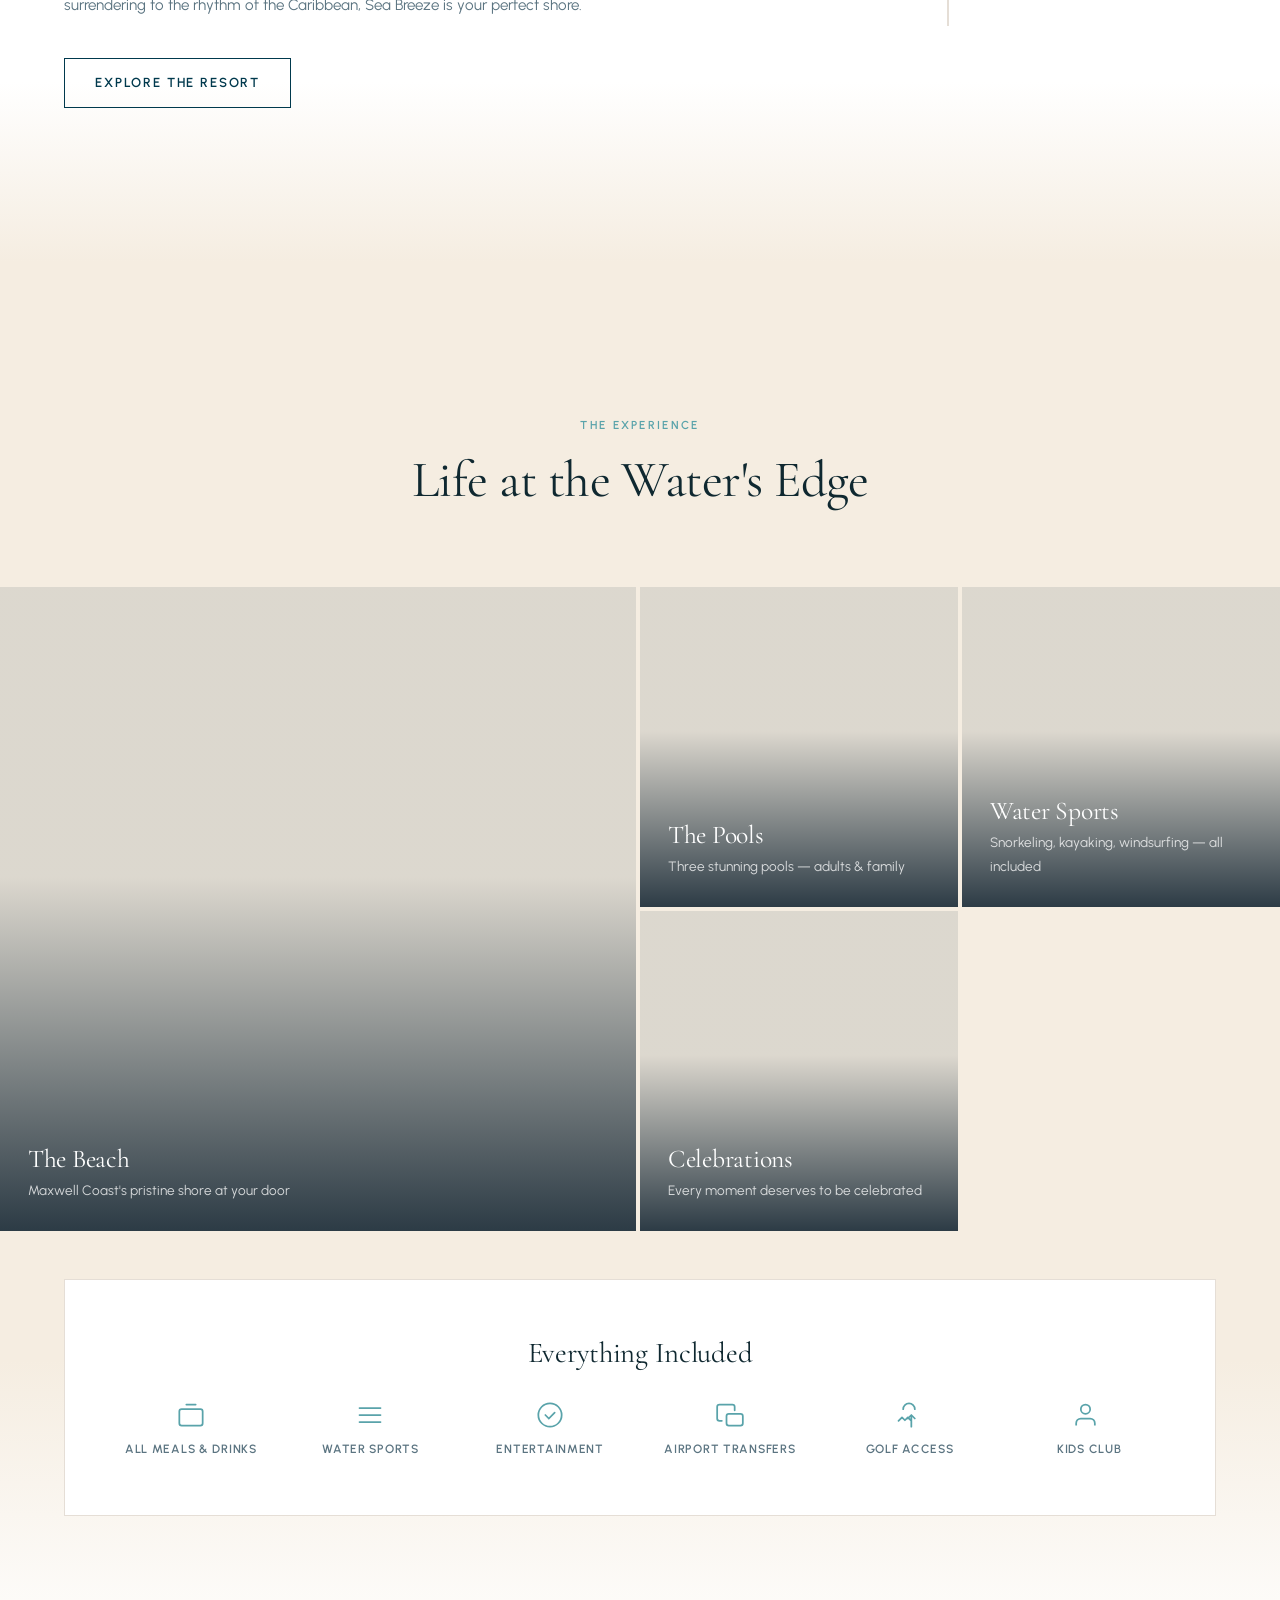
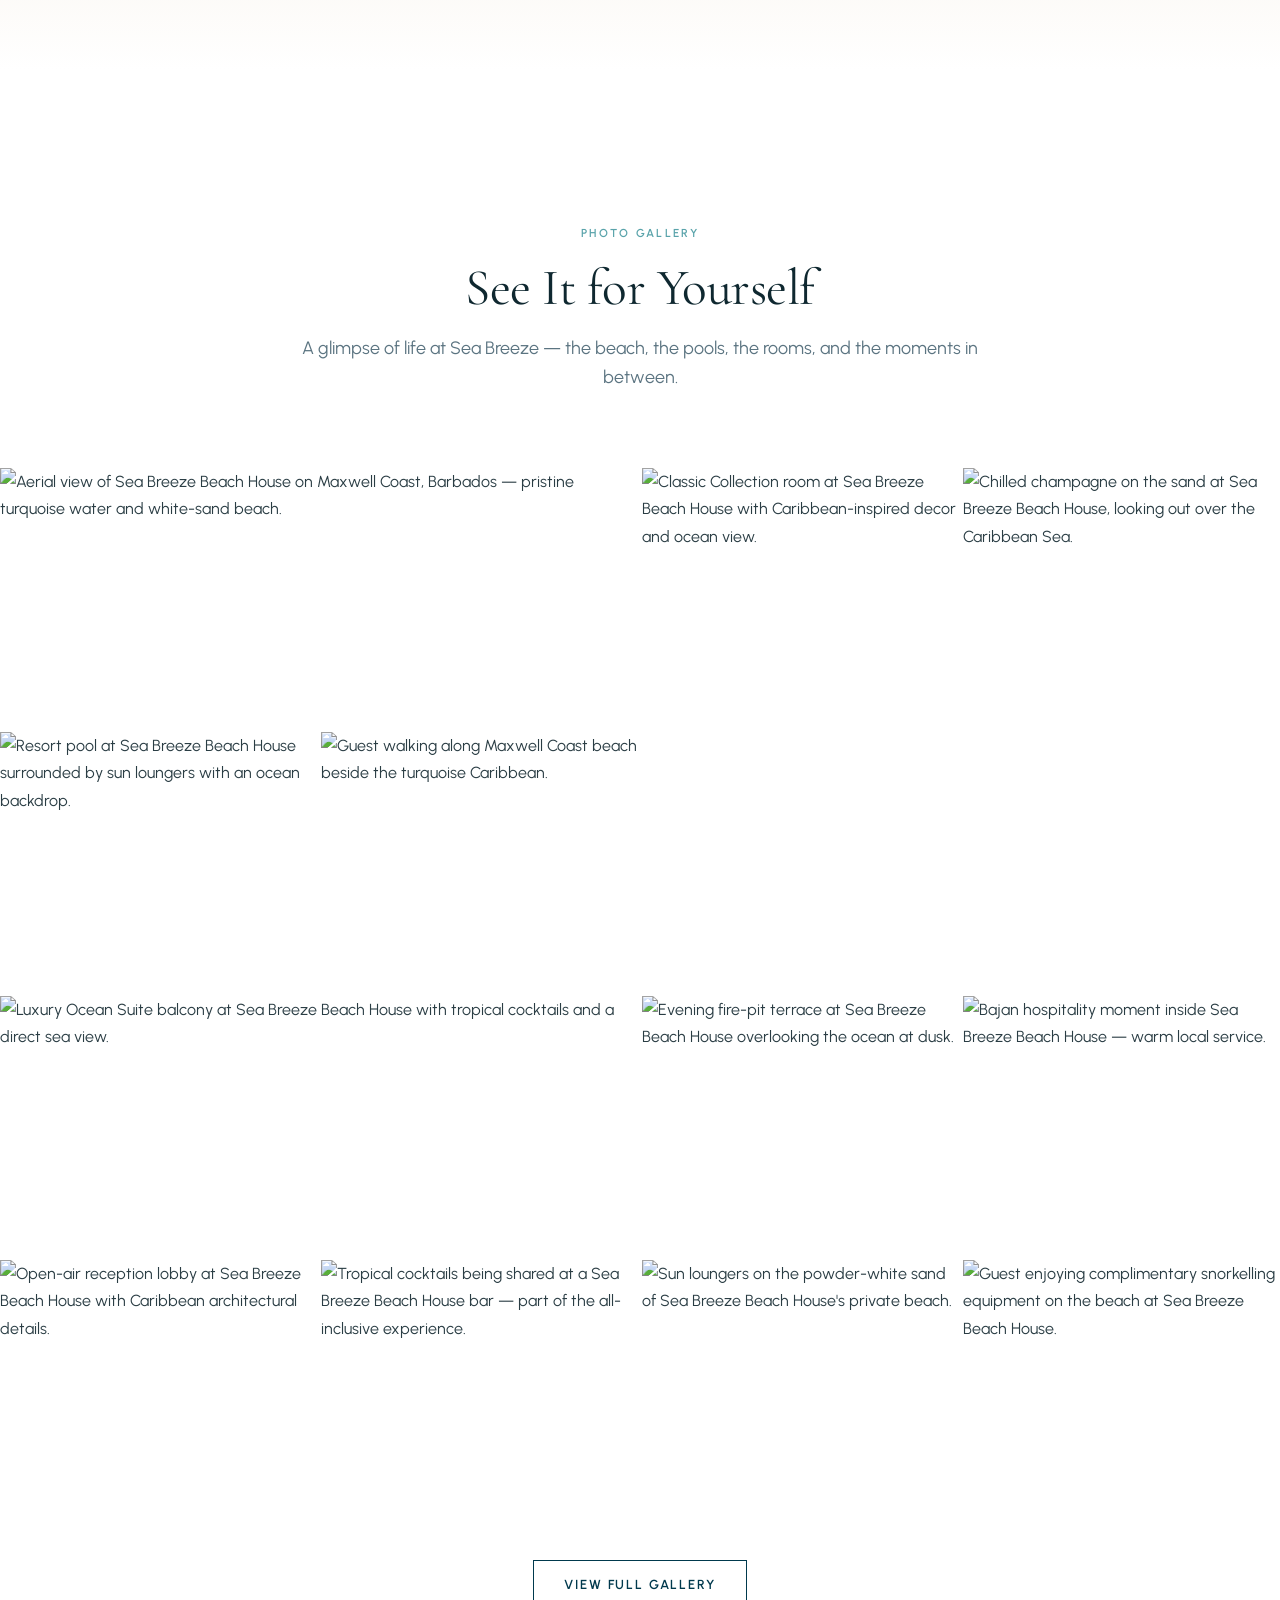
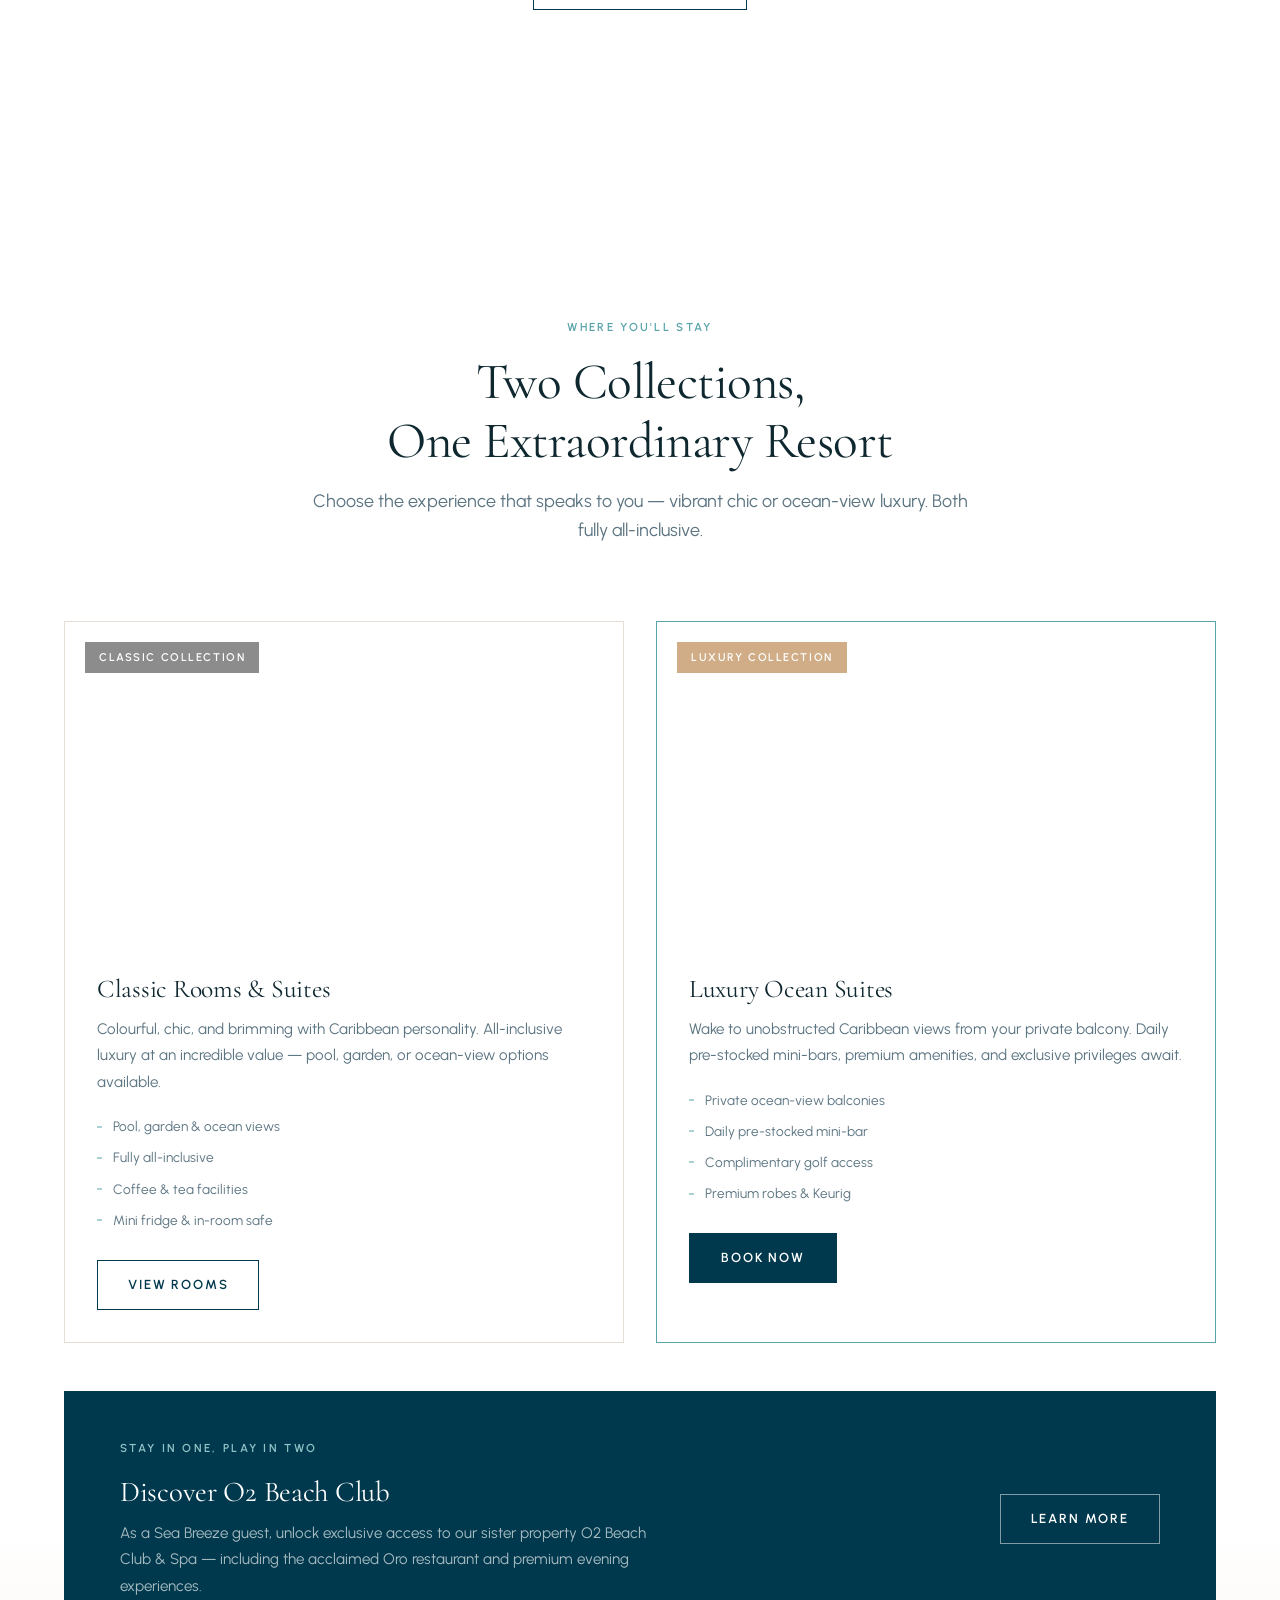
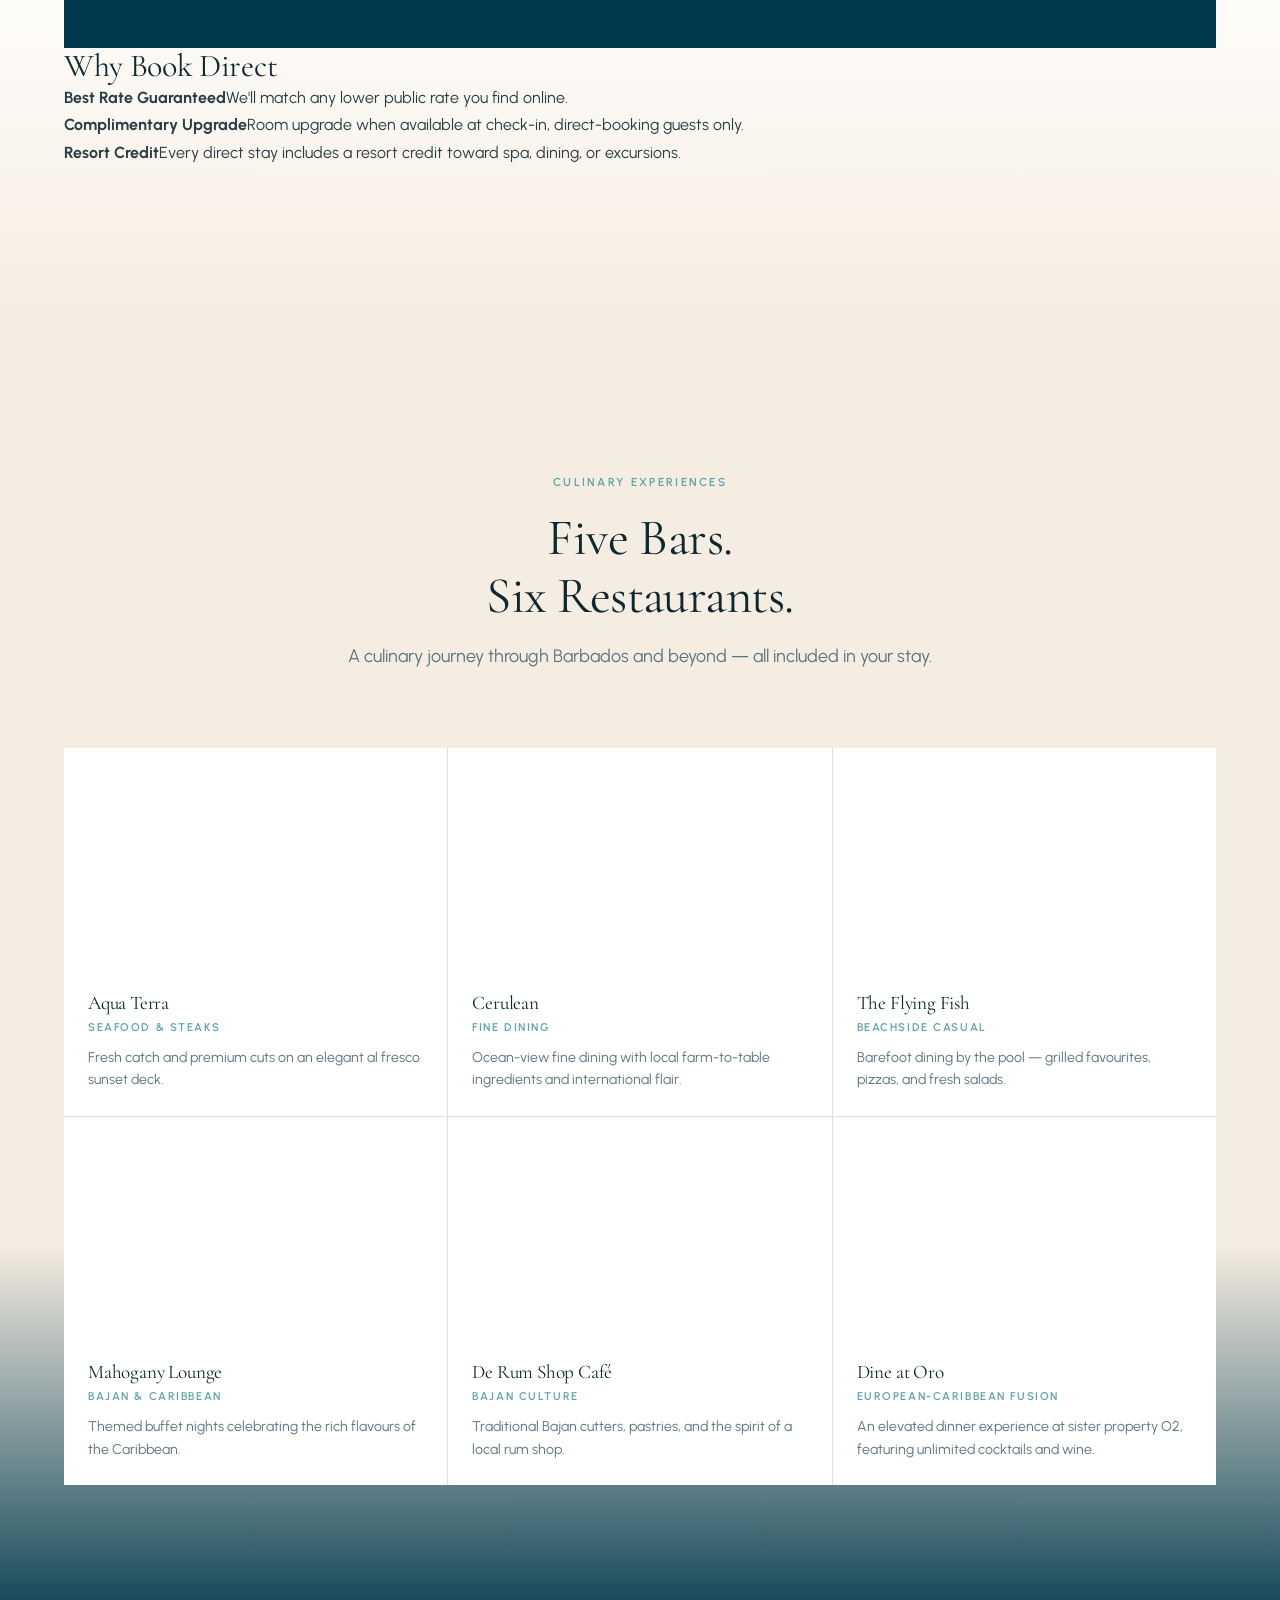
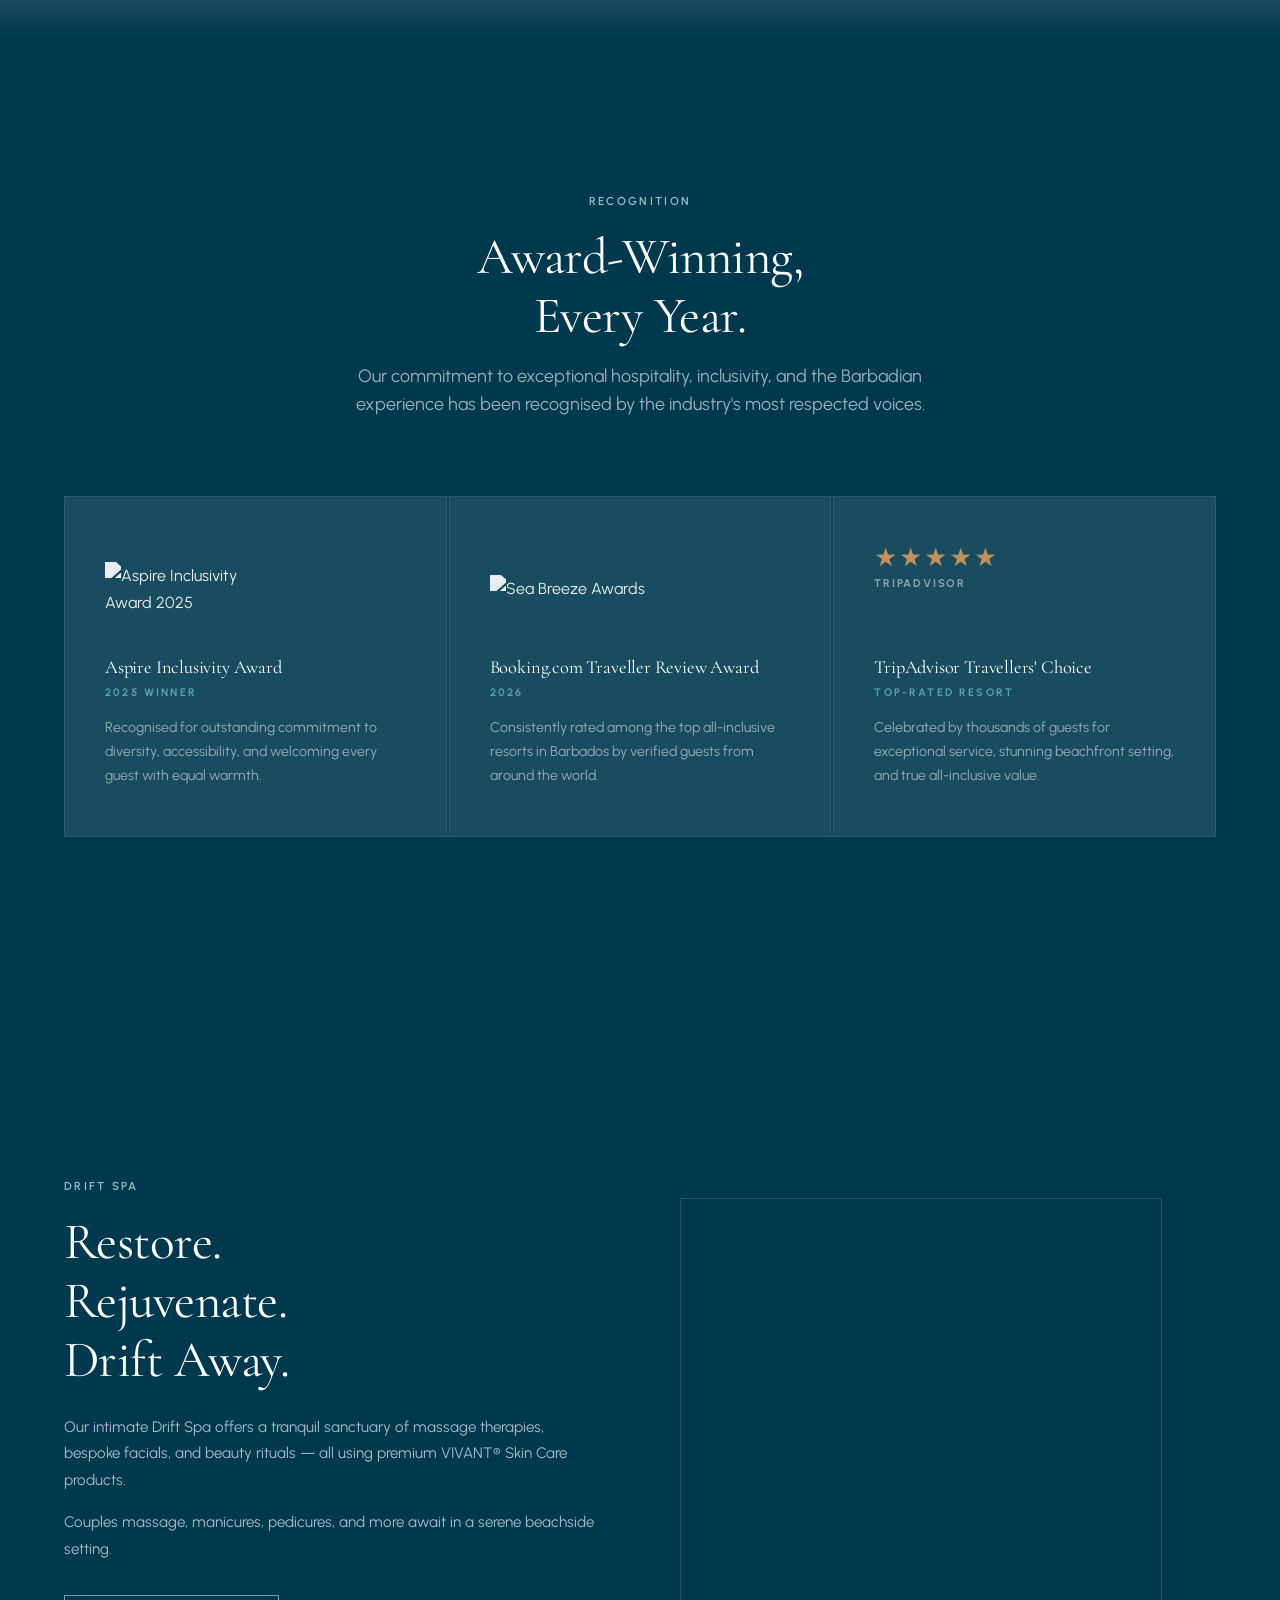
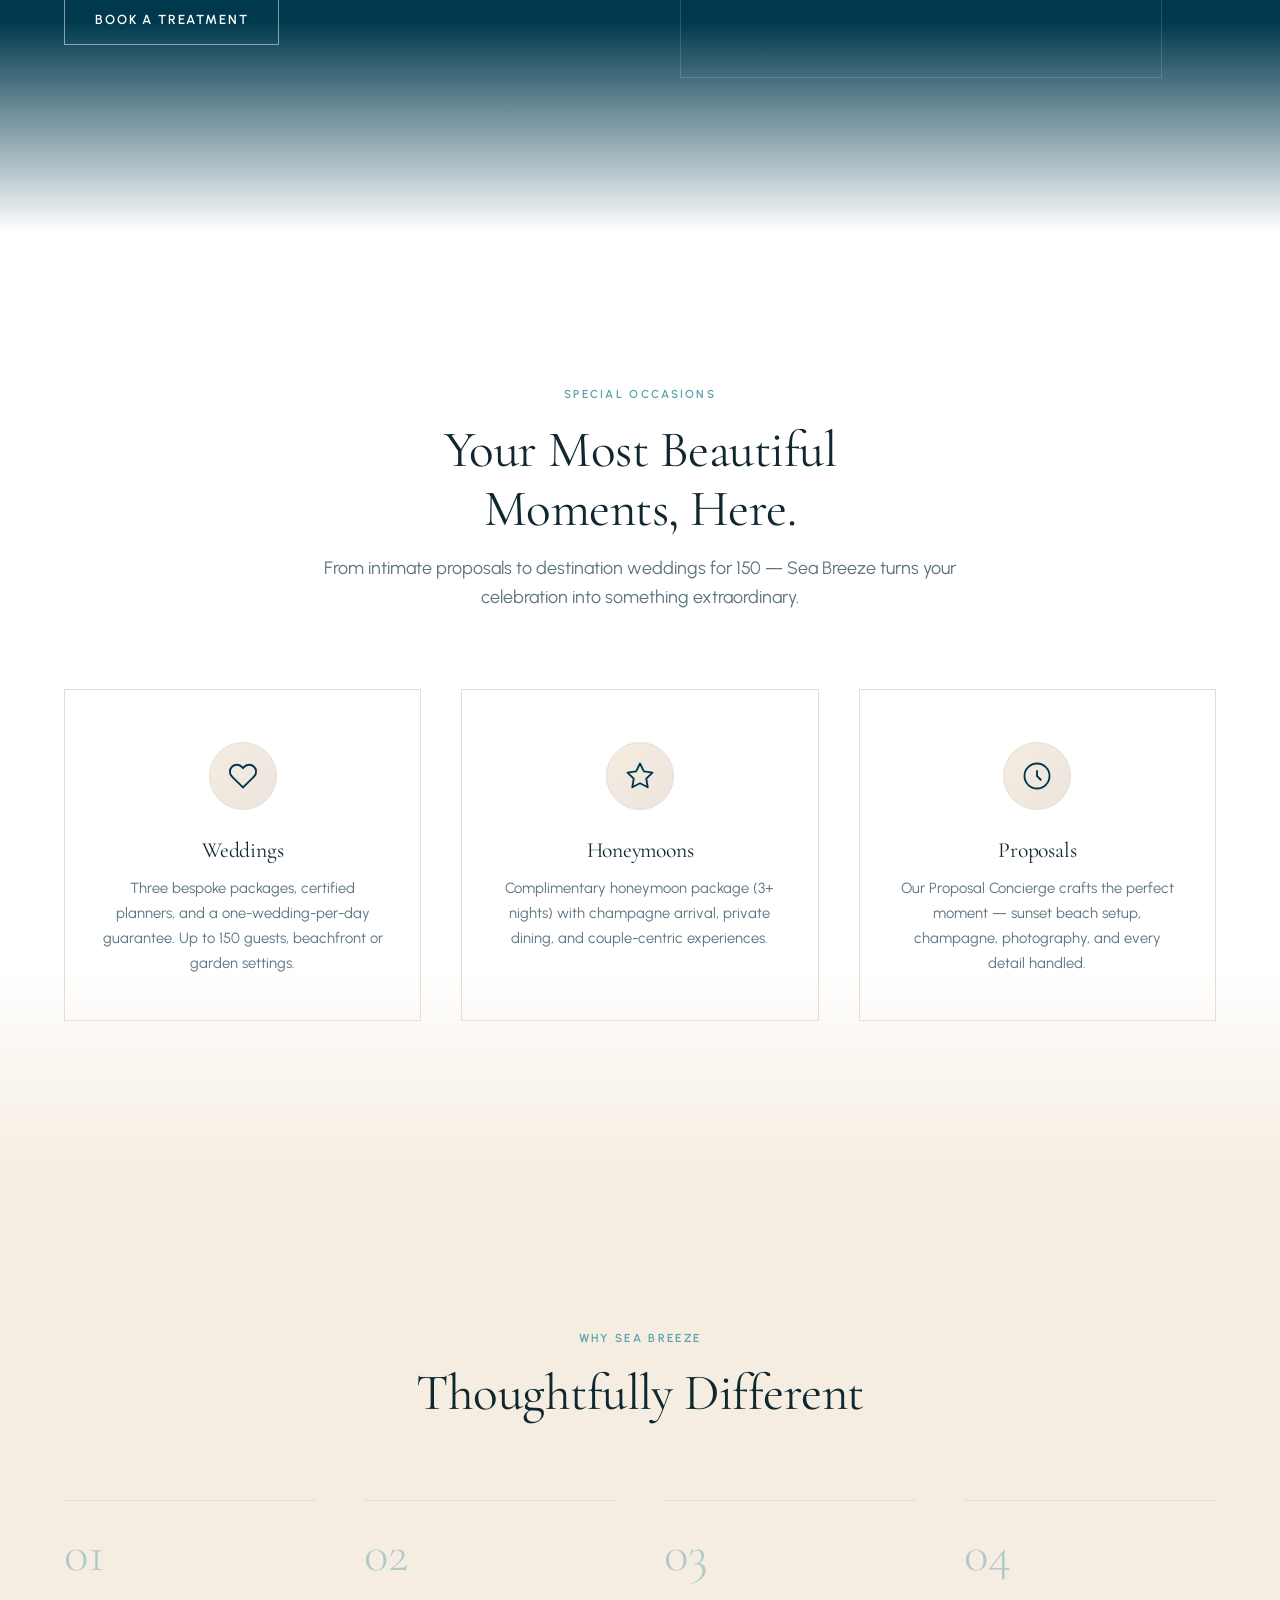
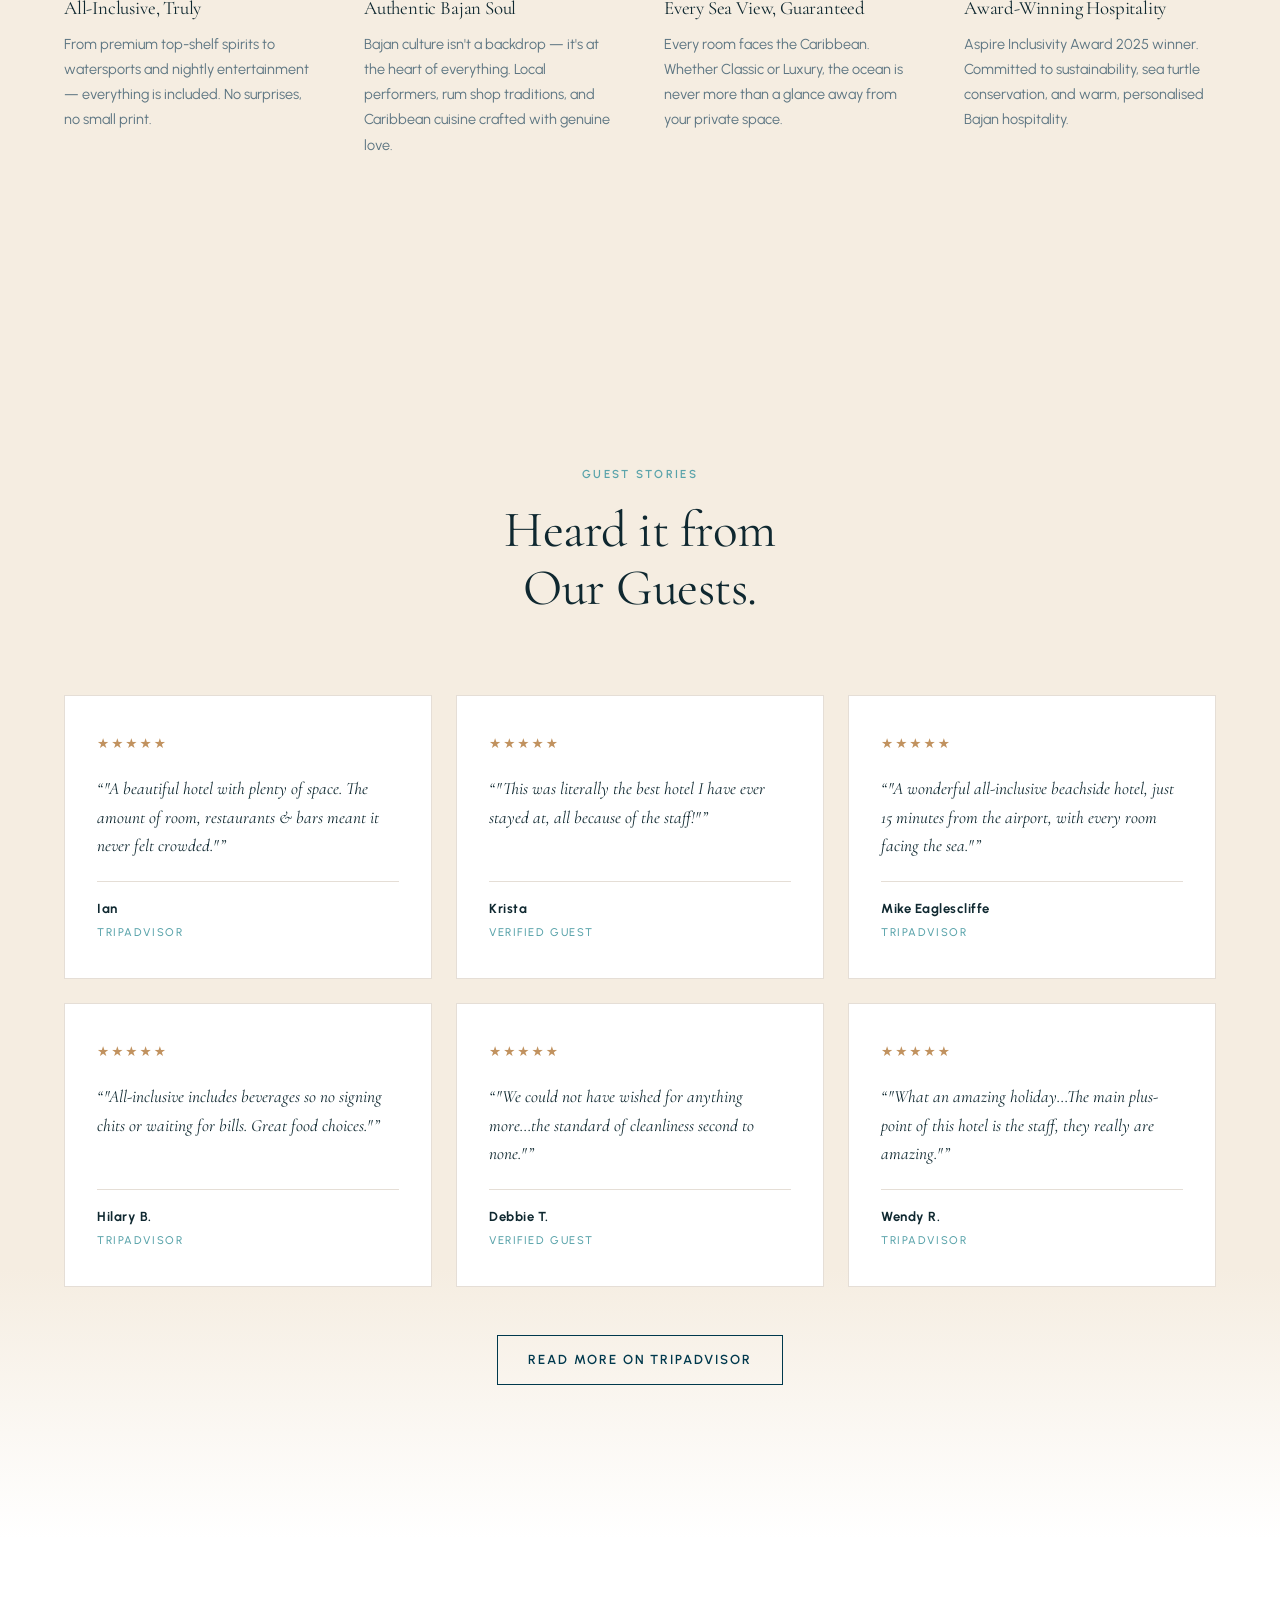
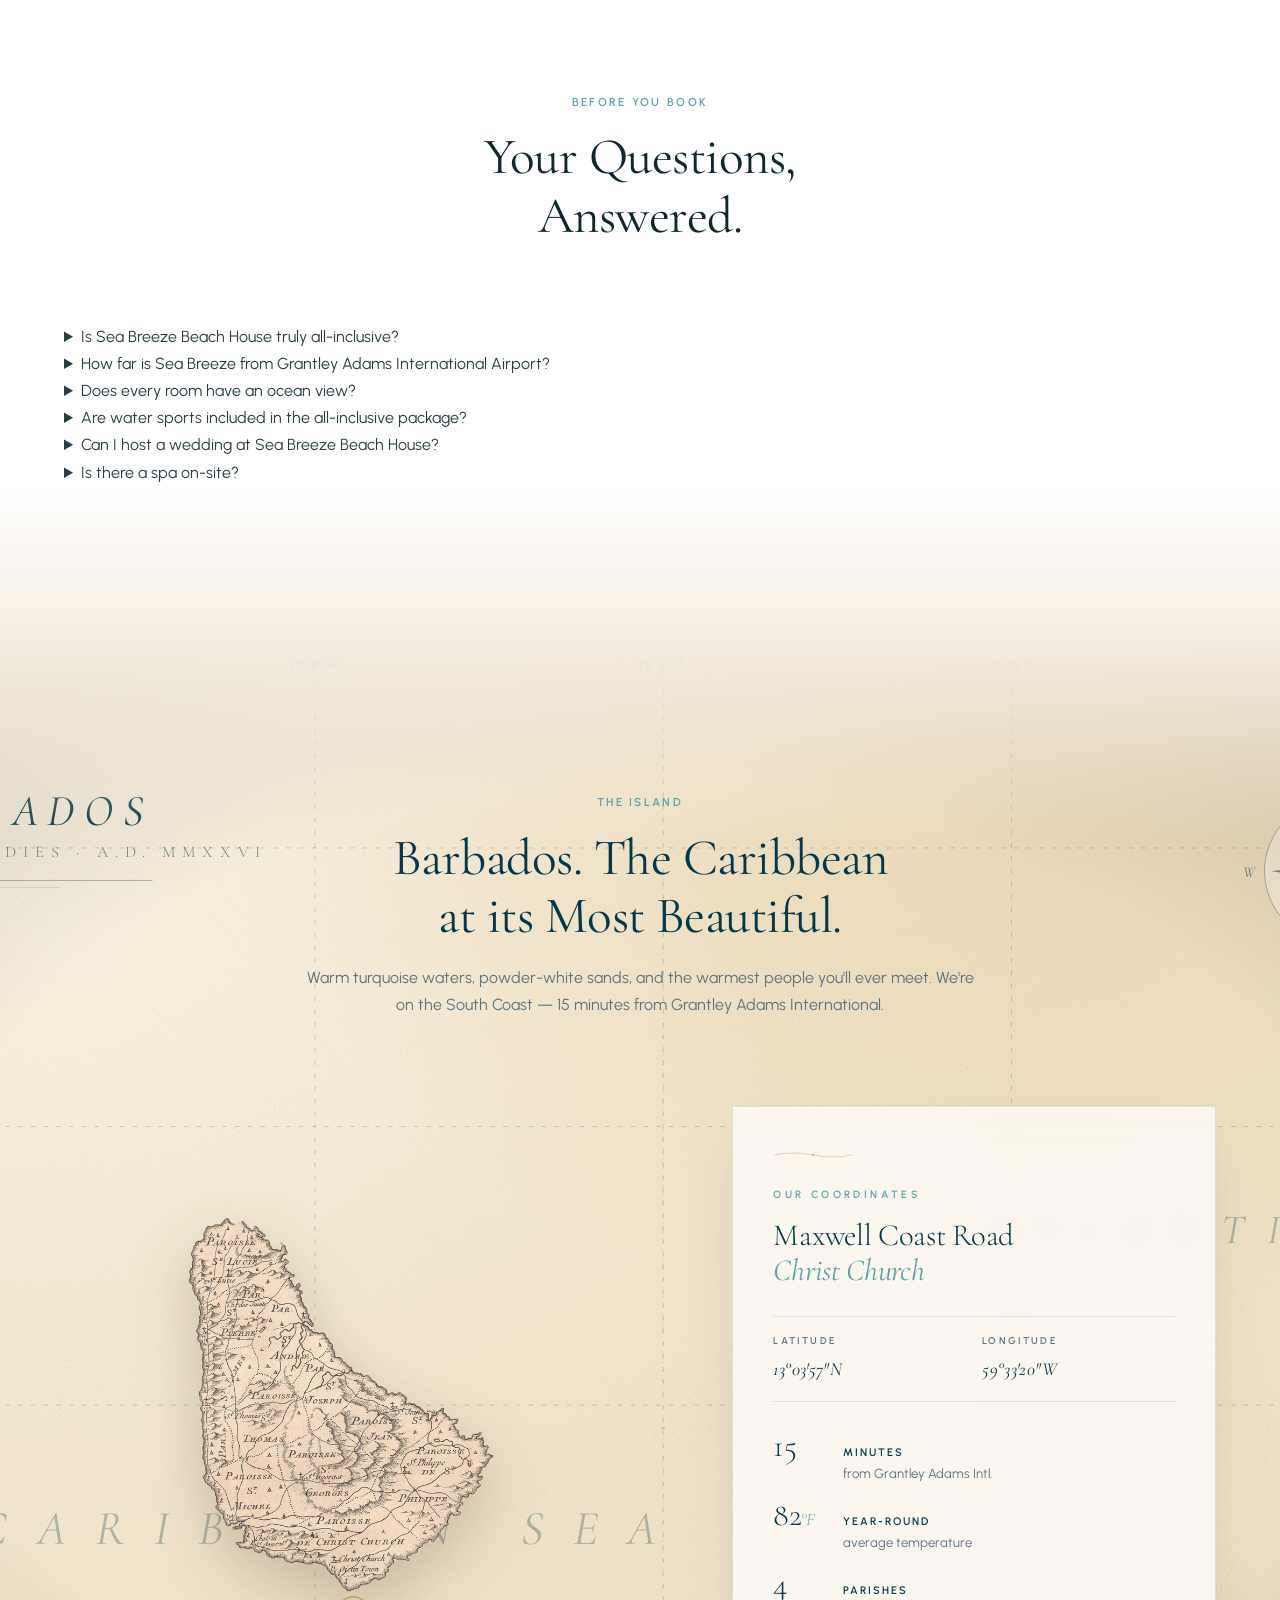
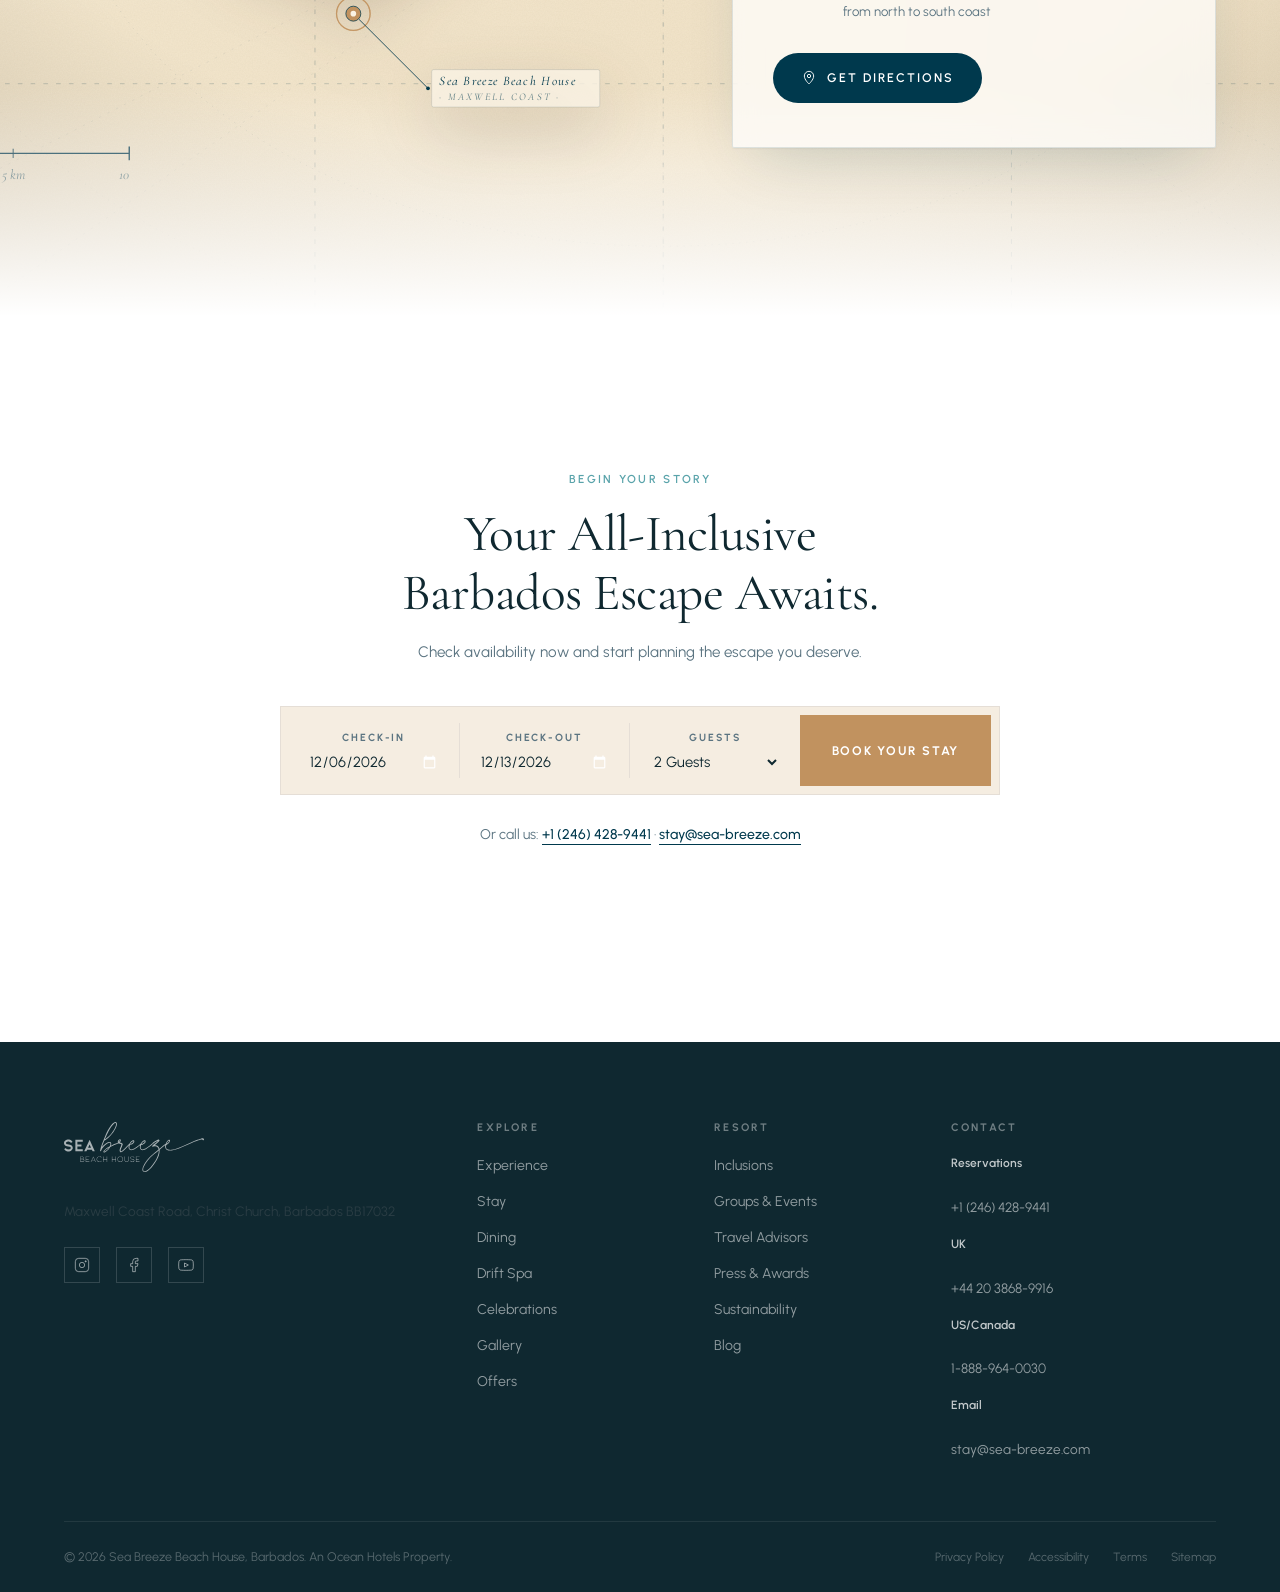
==== commit ad5b70e6: "feat(barbados): swap hand-drawn silhouette for Bellin 1758 engraving Replaces the synthetic pear-sha" ====
--- a/index.html
+++ b/index.html
@@ -1182,115 +1182,33 @@
 
       <div class="barbados-grid">
 
-        <!-- LEFT: island silhouette floating on the paper -->
-        <figure class="barbados-island reveal-left" aria-label="Map of Barbados showing Sea Breeze Beach House on Maxwell Coast">
-          <svg viewBox="0 0 420 600" role="img" aria-label="Barbados island silhouette" class="island-svg" xmlns="http://www.w3.org/2000/svg">
-            <defs>
-              <filter id="ink-spread" x="-5%" y="-5%" width="110%" height="110%">
-                <feGaussianBlur stdDeviation="0.45" />
-              </filter>
-              <linearGradient id="island-fill" x1="0%" y1="0%" x2="100%" y2="100%">
-                <stop offset="0%" stop-color="rgba(145,195,199,0.32)" />
-                <stop offset="100%" stop-color="rgba(0,57,77,0.18)" />
-              </linearGradient>
-            </defs>
-
-            <!-- Barbados proper pear/teardrop silhouette: narrow north, wide rounded south -->
-            <path
-              class="map-island"
-              d="M 208 42
-                 C 232 48, 252 62, 268 84
-                 C 284 108, 296 136, 306 166
-                 C 316 196, 324 228, 330 260
-                 C 335 290, 338 320, 338 350
-                 C 337 382, 332 412, 322 440
-                 C 312 466, 296 488, 276 504
-                 C 254 520, 228 530, 200 534
-                 C 172 538, 144 534, 118 522
-                 C 92 510, 70 490, 56 464
-                 C 42 436, 34 404, 32 372
-                 C 32 340, 38 308, 48 276
-                 C 60 240, 76 206, 94 174
-                 C 114 140, 136 108, 158 80
-                 C 174 60, 190 46, 208 42 Z"
-              fill="url(#island-fill)"
-              stroke="#00394D"
-              stroke-width="1.8"
-              stroke-linejoin="round"
-              filter="url(#ink-spread)"
+        <!-- LEFT: vintage Bellin 1758 engraving floating on the paper -->
+        <figure class="barbados-island reveal-left" aria-label="Map of Barbados (Bellin 1758) showing Sea Breeze Beach House on Maxwell Coast">
+          <svg viewBox="0 0 600 720" role="img" aria-label="Barbados — Bellin 1758 chart" class="island-svg" xmlns="http://www.w3.org/2000/svg" xmlns:xlink="http://www.w3.org/1999/xlink">
+
+            <!-- Historical engraving — blends into the cream paper via multiply -->
+            <image
+              class="map-bellin"
+              href="Barbados-bellin-1758.png"
+              xlink:href="Barbados-bellin-1758.png"
+              x="0" y="0" width="600" height="720"
+              preserveAspectRatio="xMidYMid meet"
             />
 
-            <!-- Double-line coast echo -->
-            <path
-              class="map-island-echo"
-              d="M 208 52
-                 C 228 58, 246 72, 260 92
-                 C 276 116, 288 144, 298 172
-                 C 308 200, 316 232, 320 262
-                 C 325 290, 328 318, 328 348
-                 C 326 378, 322 406, 312 432
-                 C 302 456, 288 476, 270 492
-                 C 250 506, 226 516, 200 520
-                 C 174 524, 148 520, 124 510
-                 C 100 498, 80 480, 68 456
-                 C 54 432, 46 402, 44 372
-                 C 44 342, 50 312, 60 282
-                 C 72 248, 86 216, 104 186
-                 C 122 154, 142 124, 162 98
-                 C 176 80, 192 62, 208 52 Z"
-              fill="none"
-              stroke="rgba(0,57,77,0.32)"
-              stroke-width="0.7"
-              stroke-linejoin="round"
-            />
-
-            <!-- Tiny hachure marks suggesting inland hills (Scotland District) -->
-            <g class="map-hachure" stroke="rgba(0,57,77,0.3)" stroke-width="0.5" fill="none">
-              <line x1="238" y1="210" x2="242" y2="222" />
-              <line x1="246" y1="208" x2="250" y2="220" />
-              <line x1="254" y1="212" x2="258" y2="224" />
-              <line x1="262" y1="218" x2="266" y2="230" />
-              <line x1="270" y1="226" x2="274" y2="238" />
-              <line x1="252" y1="246" x2="256" y2="258" />
-              <line x1="260" y1="250" x2="264" y2="262" />
-              <line x1="268" y1="256" x2="272" y2="268" />
-            </g>
-
-            <!-- Place names -->
-            <g class="map-places" font-family="'Cormorant Garamond', serif" font-style="italic" fill="#00394D">
-              <!-- North Point -->
-              <circle cx="202" cy="66" r="1.6" fill="rgba(0,57,77,0.7)" />
-              <text x="210" y="70" font-size="10" fill="rgba(0,57,77,0.7)" letter-spacing="0.1em">North Point</text>
-              <!-- Speightstown -->
-              <circle cx="108" cy="180" r="2" fill="rgba(0,57,77,0.8)" />
-              <text x="42" y="184" font-size="10" fill="rgba(0,57,77,0.8)" letter-spacing="0.1em">Speightstown</text>
-              <!-- Holetown -->
-              <circle cx="86" cy="260" r="2" fill="rgba(0,57,77,0.8)" />
-              <text x="32" y="264" font-size="10" fill="rgba(0,57,77,0.8)" letter-spacing="0.1em">Holetown</text>
-              <!-- Bathsheba -->
-              <circle cx="312" cy="286" r="2" fill="rgba(0,57,77,0.8)" />
-              <text x="322" y="290" font-size="10" fill="rgba(0,57,77,0.8)" letter-spacing="0.1em">Bathsheba</text>
-              <!-- Bridgetown -->
-              <circle cx="96" cy="370" r="2.6" fill="#00394D" />
-              <text x="26" y="374" font-size="12" fill="#00394D" letter-spacing="0.1em">Bridgetown</text>
-              <!-- Oistins -->
-              <circle cx="168" cy="482" r="1.8" fill="rgba(0,57,77,0.75)" />
-              <text x="90" y="498" font-size="10" fill="rgba(0,57,77,0.75)" letter-spacing="0.1em">Oistins</text>
-              <!-- Ragged Point -->
-              <circle cx="320" cy="370" r="1.6" fill="rgba(0,57,77,0.7)" />
-              <text x="328" y="374" font-size="10" fill="rgba(0,57,77,0.7)" letter-spacing="0.1em">Ragged Pt.</text>
-            </g>
-
-            <!-- SEA BREEZE PIN (south coast, Maxwell/Christ Church) -->
-            <g class="map-pin" transform="translate(220,492)">
-              <circle class="pin-pulse" r="16" fill="none" stroke="#c1925f" stroke-width="1.3" opacity="0.85" />
-              <circle class="pin-pulse pin-pulse-2" r="16" fill="none" stroke="#c1925f" stroke-width="0.9" opacity="0.65" />
-              <circle r="7" fill="#c1925f" />
-              <circle r="2.6" fill="#fbf3e4" />
-              <line x1="0" y1="-10" x2="0" y2="-38" stroke="#00394D" stroke-width="0.8" />
-              <circle cx="0" cy="-38" r="1.8" fill="#00394D" />
-              <text x="0" y="-48" text-anchor="middle" font-family="'Cormorant Garamond', serif" font-style="italic" font-size="12" fill="#00394D" letter-spacing="0.12em">Sea Breeze Beach House</text>
-              <text x="0" y="-64" text-anchor="middle" font-family="'Cormorant Garamond', serif" font-style="italic" font-size="10" fill="rgba(0,57,77,0.6)" letter-spacing="0.22em">· Maxwell Coast ·</text>
+            <!-- SEA BREEZE PIN — anchored on south coast (Christ Church / Maxwell) -->
+            <g class="map-pin" transform="translate(310,560)">
+              <circle class="pin-pulse" r="18" fill="none" stroke="#c1925f" stroke-width="1.4" opacity="0.85" />
+              <circle class="pin-pulse pin-pulse-2" r="18" fill="none" stroke="#c1925f" stroke-width="0.9" opacity="0.6" />
+              <circle r="8" fill="#c1925f" stroke="#00394D" stroke-width="0.8" />
+              <circle r="3" fill="#fbf3e4" />
+              <!-- Leader line points down-right to empty paper area -->
+              <line x1="6" y1="6" x2="80" y2="80" stroke="#00394D" stroke-width="0.9" />
+              <circle cx="80" cy="80" r="2" fill="#00394D" />
+              <g transform="translate(86,74)">
+                <rect x="-2" y="-14" width="180" height="40" rx="2" fill="rgba(251,243,228,0.82)" stroke="rgba(0,57,77,0.25)" stroke-width="0.5" />
+                <text x="6" y="2" font-family="'Cormorant Garamond', serif" font-style="italic" font-size="14" fill="#00394D" letter-spacing="0.1em">Sea Breeze Beach House</text>
+                <text x="6" y="18" font-family="'Cormorant Garamond', serif" font-style="italic" font-size="11" fill="rgba(0,57,77,0.65)" letter-spacing="0.22em">· MAXWELL COAST ·</text>
+              </g>
             </g>
 
           </svg>
--- a/styles.css
+++ b/styles.css
@@ -1694,10 +1694,10 @@
 .barbados-island {
   position: relative;
   margin: 0;
-  aspect-ratio: 420 / 600;
-  max-width: 520px;
-  /* subtle ground shadow so the island feels slightly lifted off the paper */
-  filter: drop-shadow(0 18px 28px rgba(60, 38, 18, 0.18));
+  aspect-ratio: 600 / 720;
+  max-width: 560px;
+  /* subtle ground shadow so the chart feels slightly lifted off the paper */
+  filter: drop-shadow(0 22px 32px rgba(60, 38, 18, 0.22));
 }
 .island-svg {
   display: block;
@@ -1705,39 +1705,30 @@
   height: 100%;
   overflow: visible;
 }
-
-/* Island stroke-draw animation — JS flips .is-in when scrolled in */
-.map-island {
-  stroke-dasharray: 2400;
-  stroke-dashoffset: 2400;
-  transition: stroke-dashoffset 2200ms cubic-bezier(0.22, 1, 0.36, 1);
-}
-.reveal-left.is-in .map-island {
-  stroke-dashoffset: 0;
-}
-.map-island-echo {
+/* Bellin engraving — multiply blend lets the paper tone of the chart
+   dissolve into the section's cream paper; only the ink survives. */
+.map-bellin {
+  mix-blend-mode: multiply;
   opacity: 0;
-  transition: opacity 1400ms ease 1100ms;
-}
-.reveal-left.is-in .map-island-echo {
+  filter: blur(6px) saturate(0.85) contrast(1.02);
+  transform: scale(1.015);
+  transform-origin: 50% 50%;
+  transition:
+    opacity 1800ms cubic-bezier(0.22, 1, 0.36, 1),
+    filter 1800ms cubic-bezier(0.22, 1, 0.36, 1),
+    transform 1800ms cubic-bezier(0.22, 1, 0.36, 1);
+}
+.reveal-left.is-in .map-bellin {
   opacity: 1;
-}
-
-/* Island interior flourishes fade in after coastline draws */
-.map-hachure,
-.map-places {
-  opacity: 0;
-  transition: opacity 900ms ease 1400ms;
-}
-.reveal-left.is-in .map-hachure,
-.reveal-left.is-in .map-places {
-  opacity: 1;
-}
-
-/* Pin — only fully visible after the coastline has drawn, then pulses */
+  filter: blur(0) saturate(0.9) contrast(1.04);
+  transform: scale(1);
+}
+
+/* Pin — drops in once the engraving has settled, then pulses */
 .map-pin {
   opacity: 0;
-  transition: opacity 600ms ease 1900ms;
+  transform-origin: 310px 560px;
+  transition: opacity 600ms ease 1600ms;
 }
 .reveal-left.is-in .map-pin {
   opacity: 1;
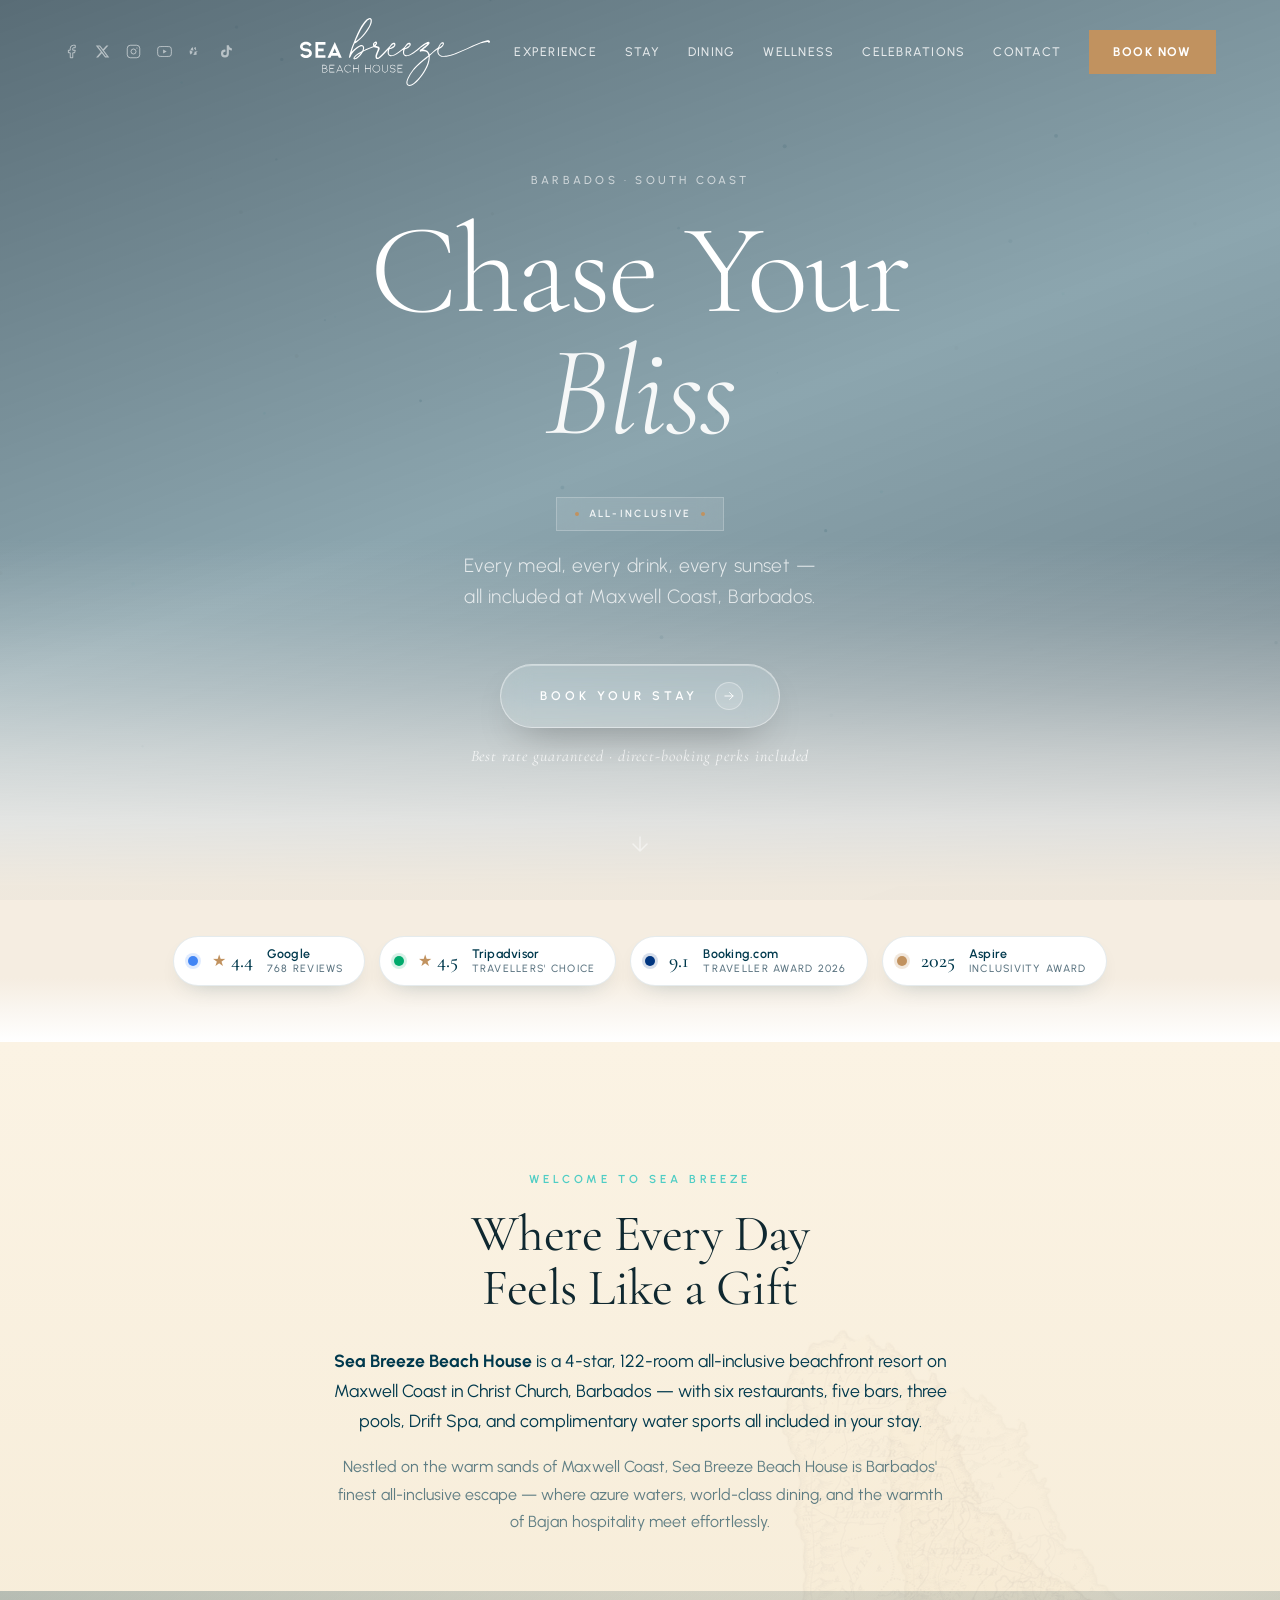
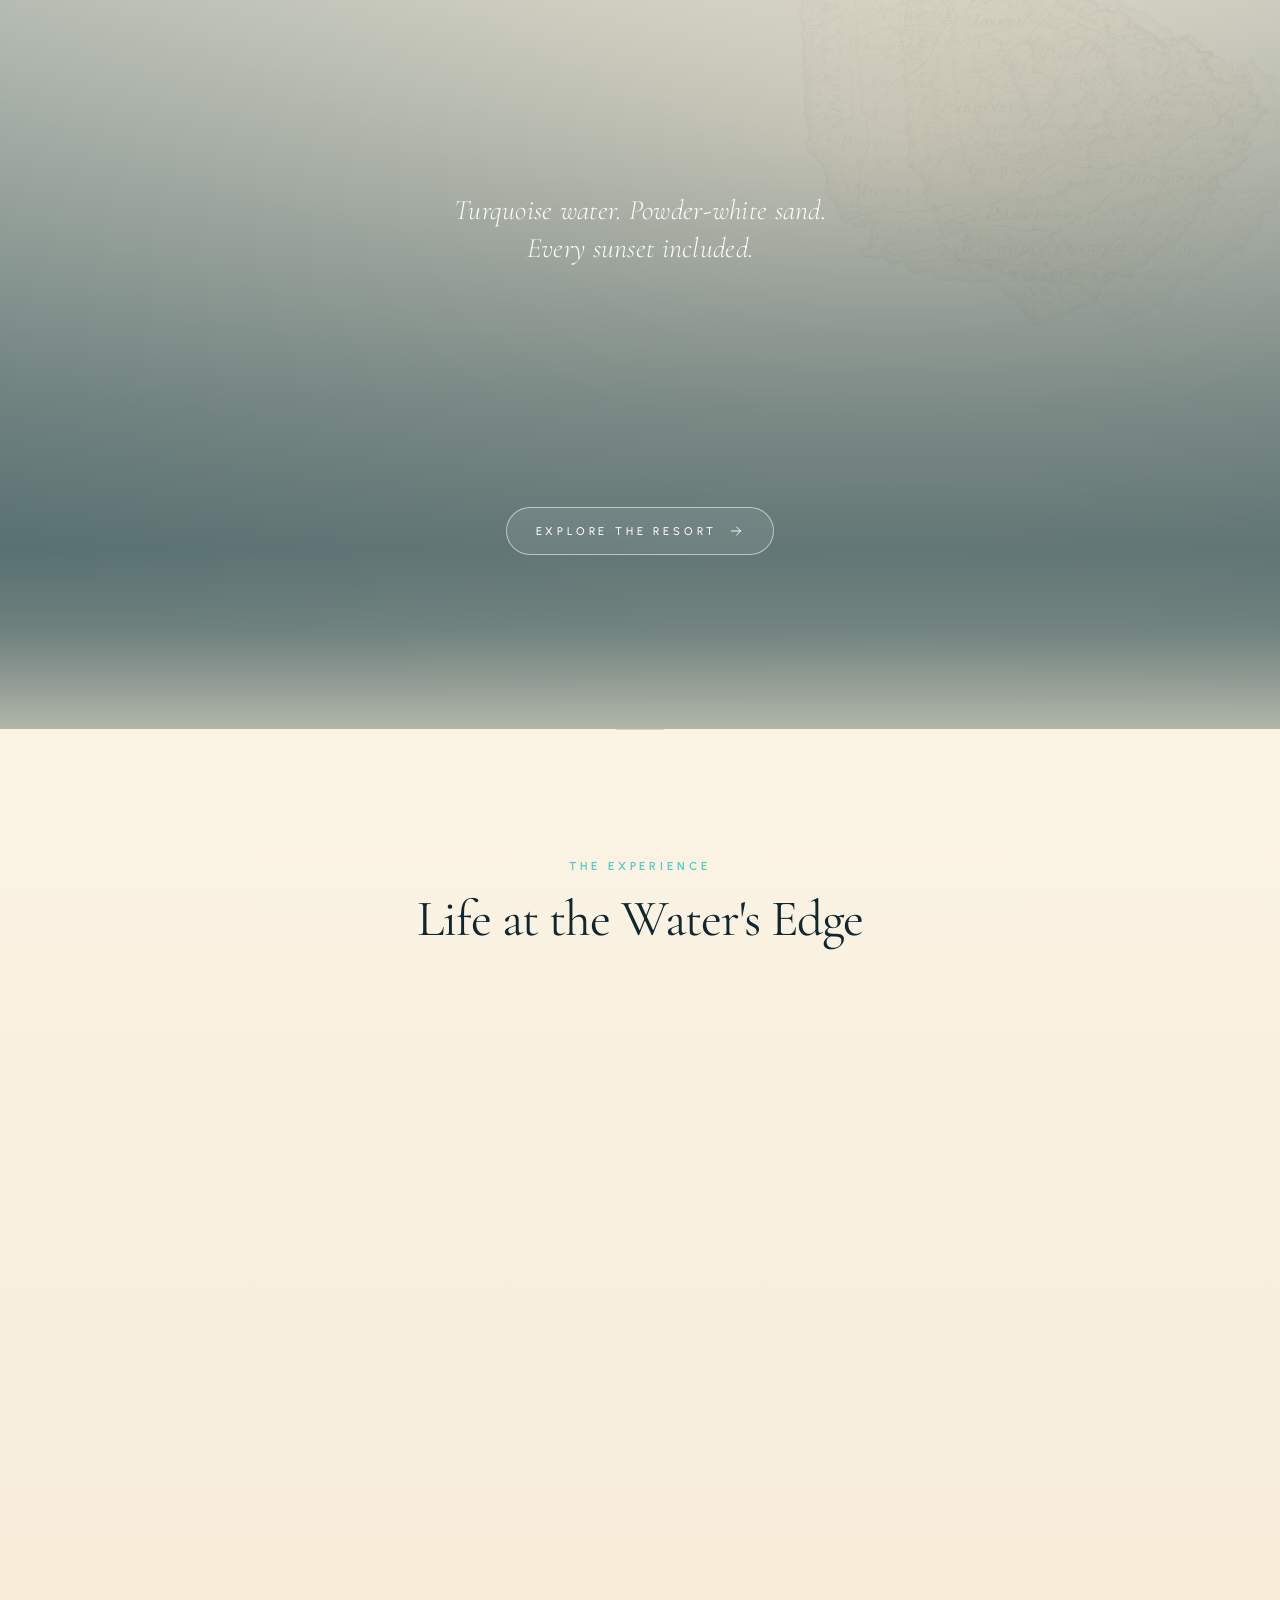
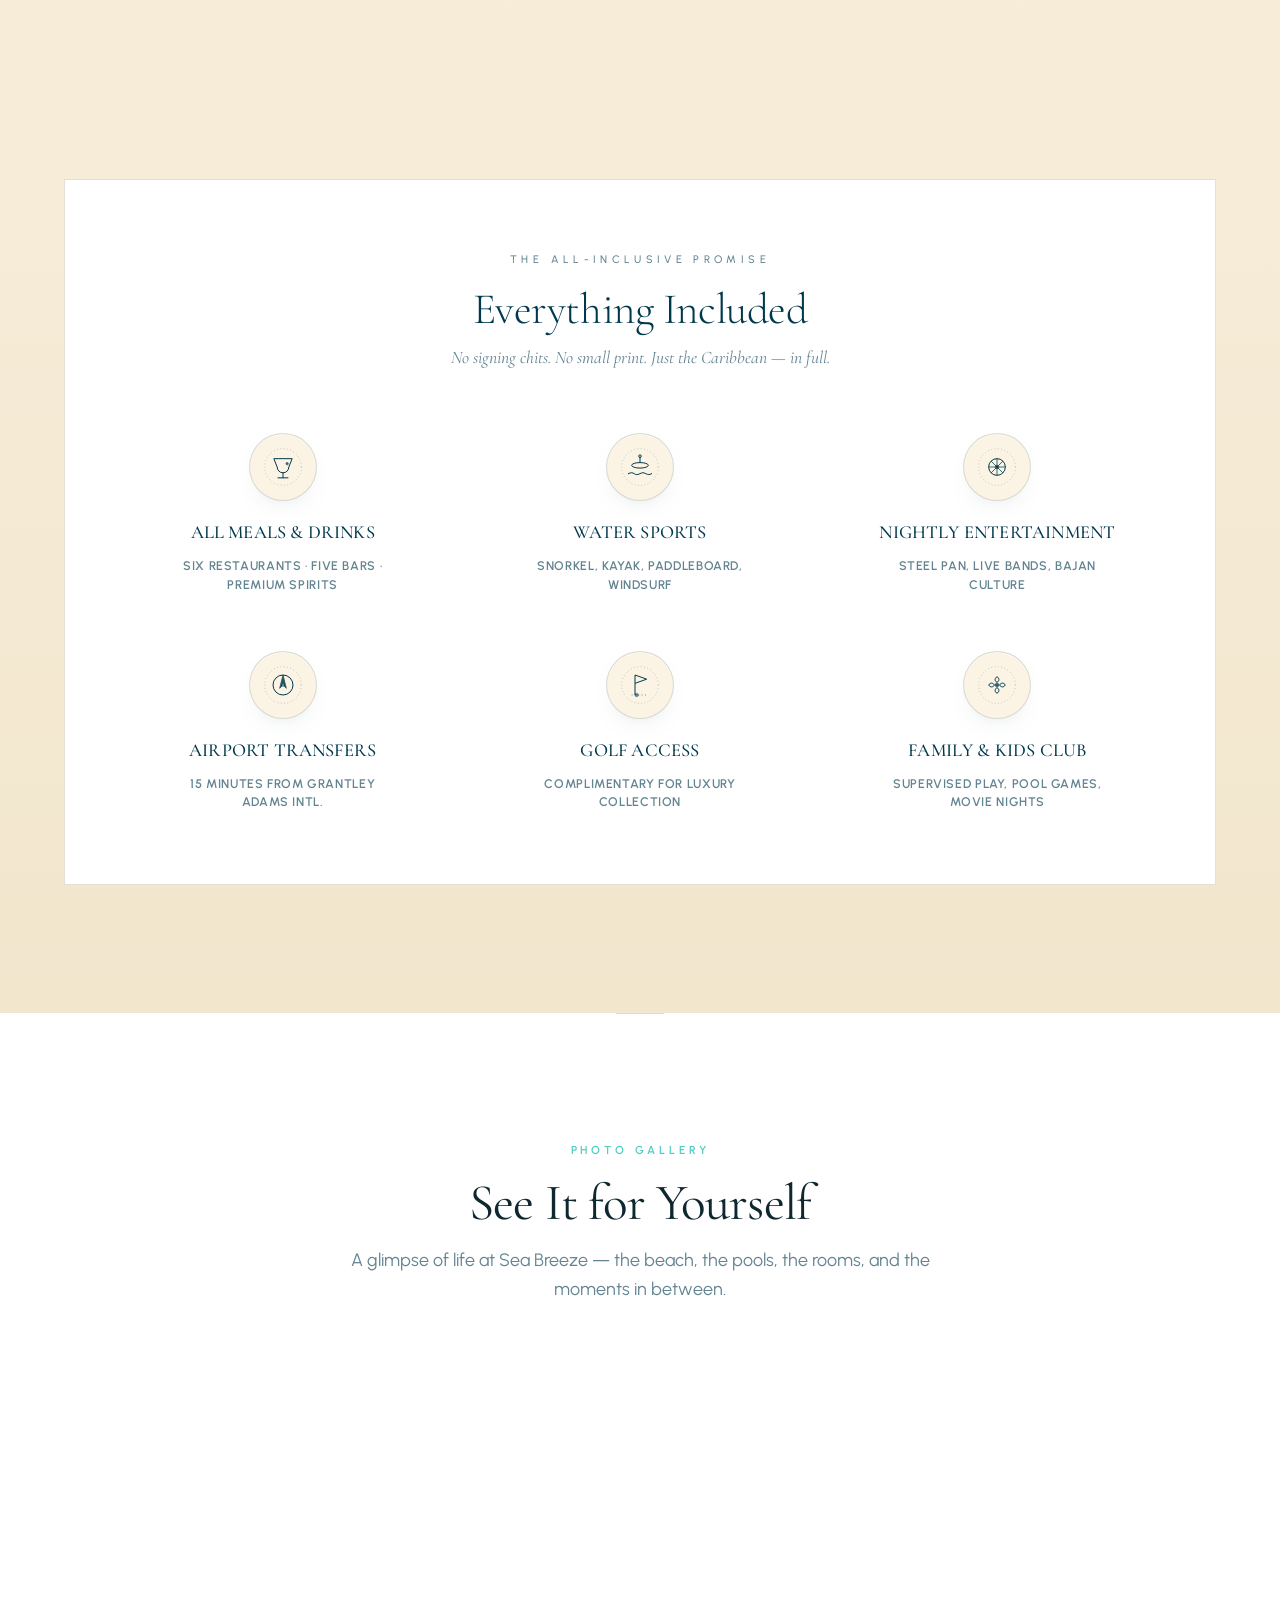
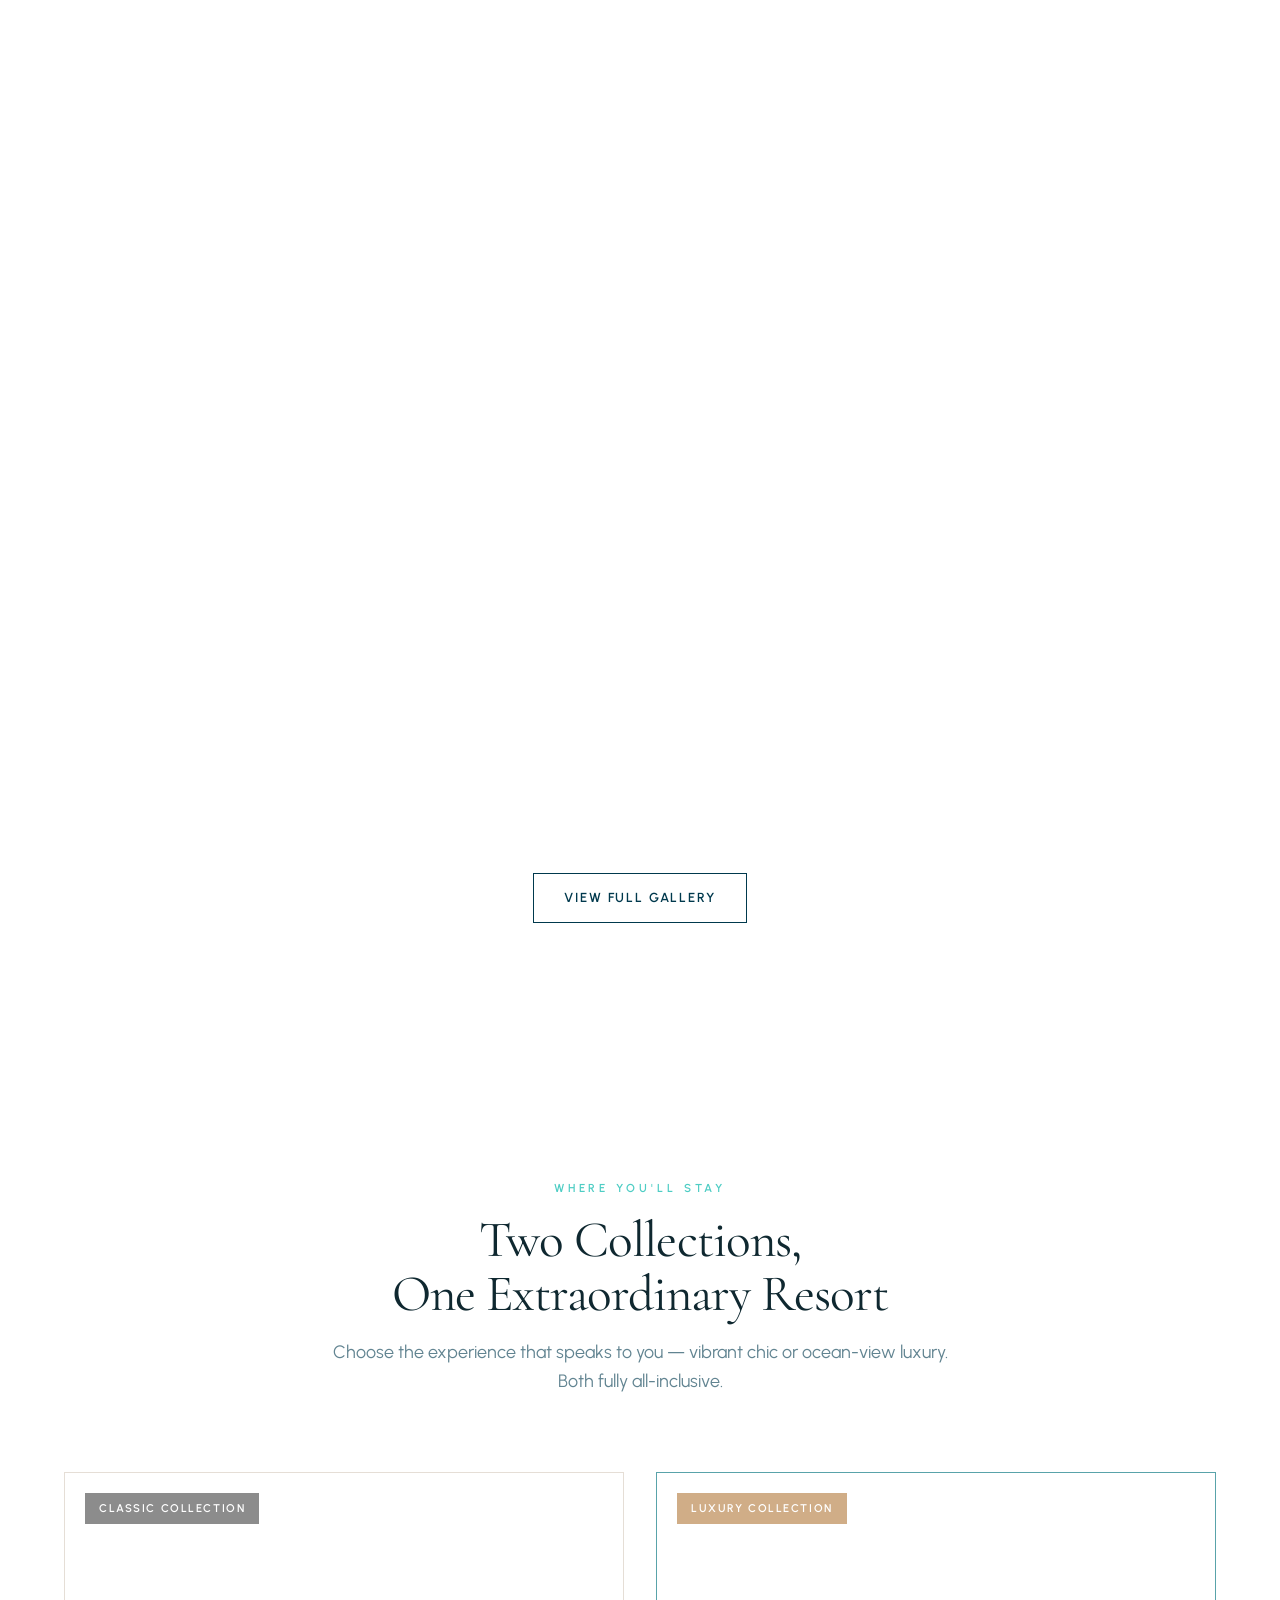
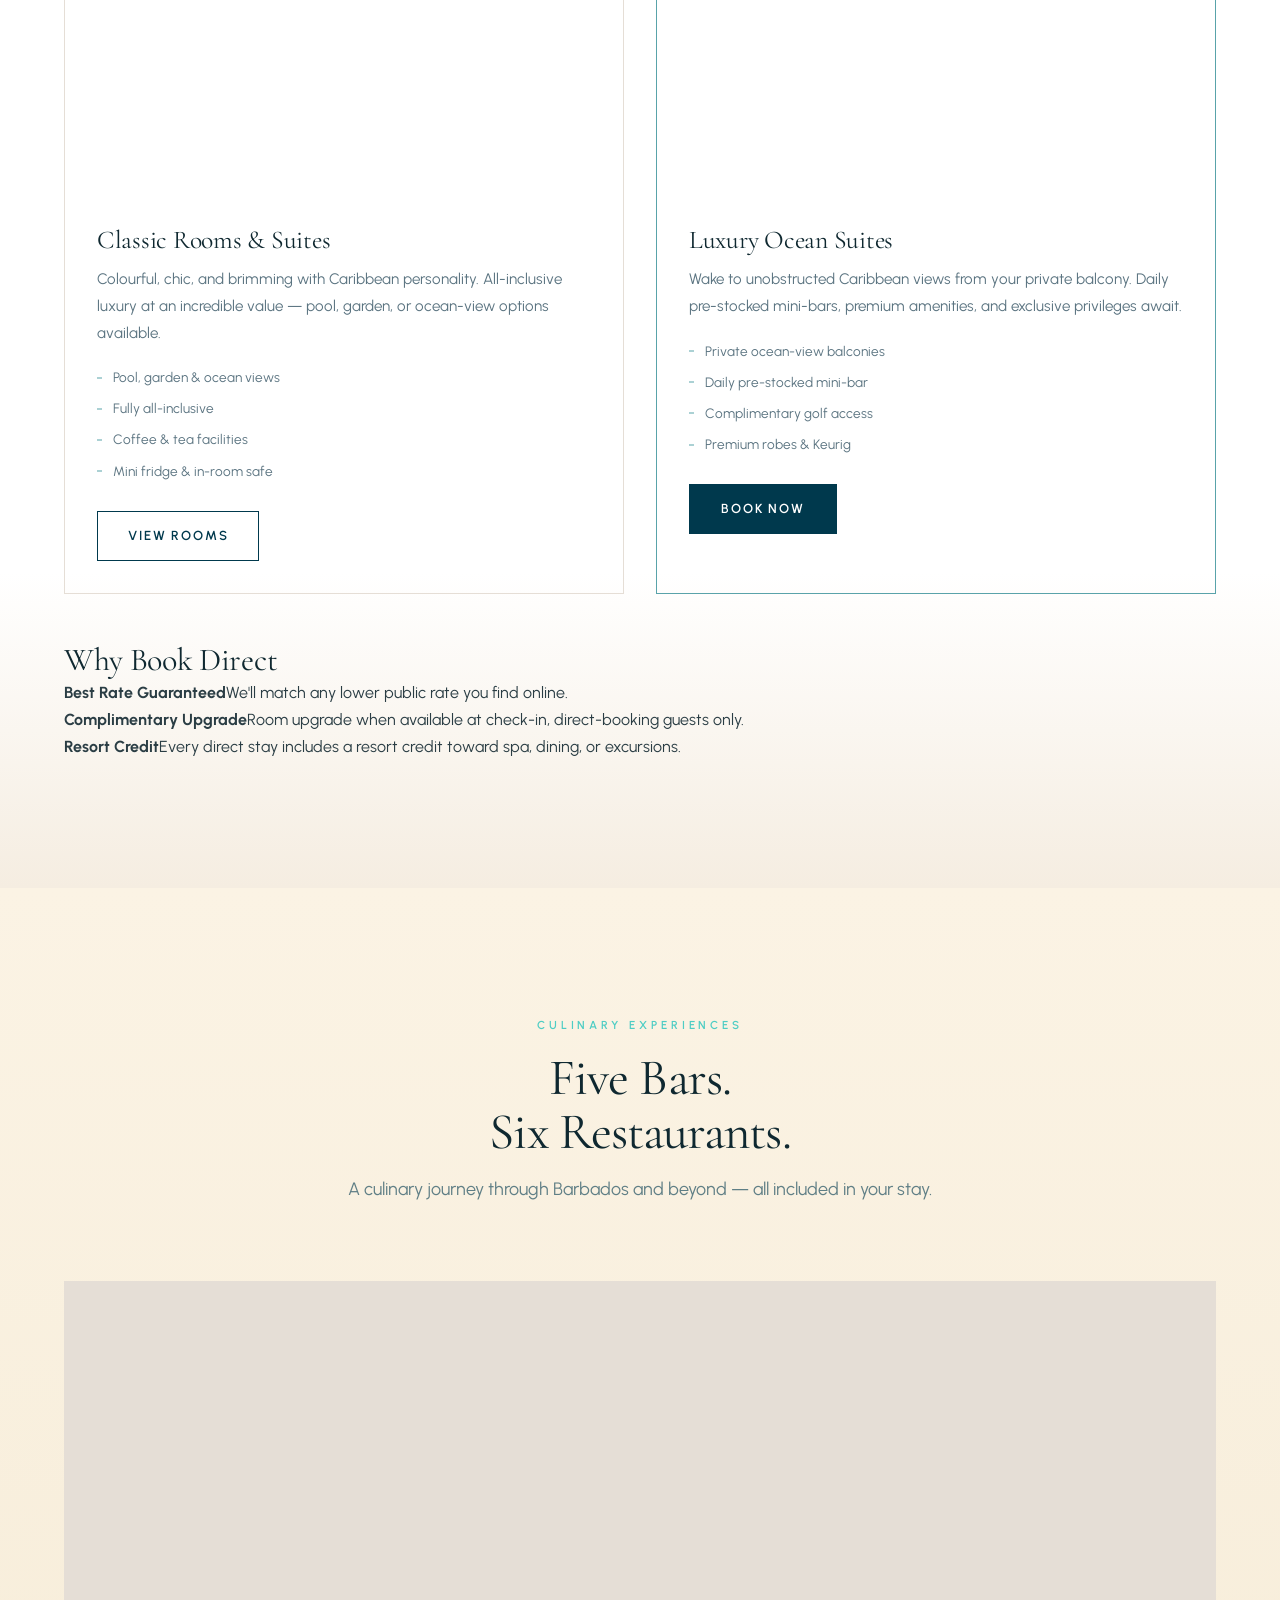
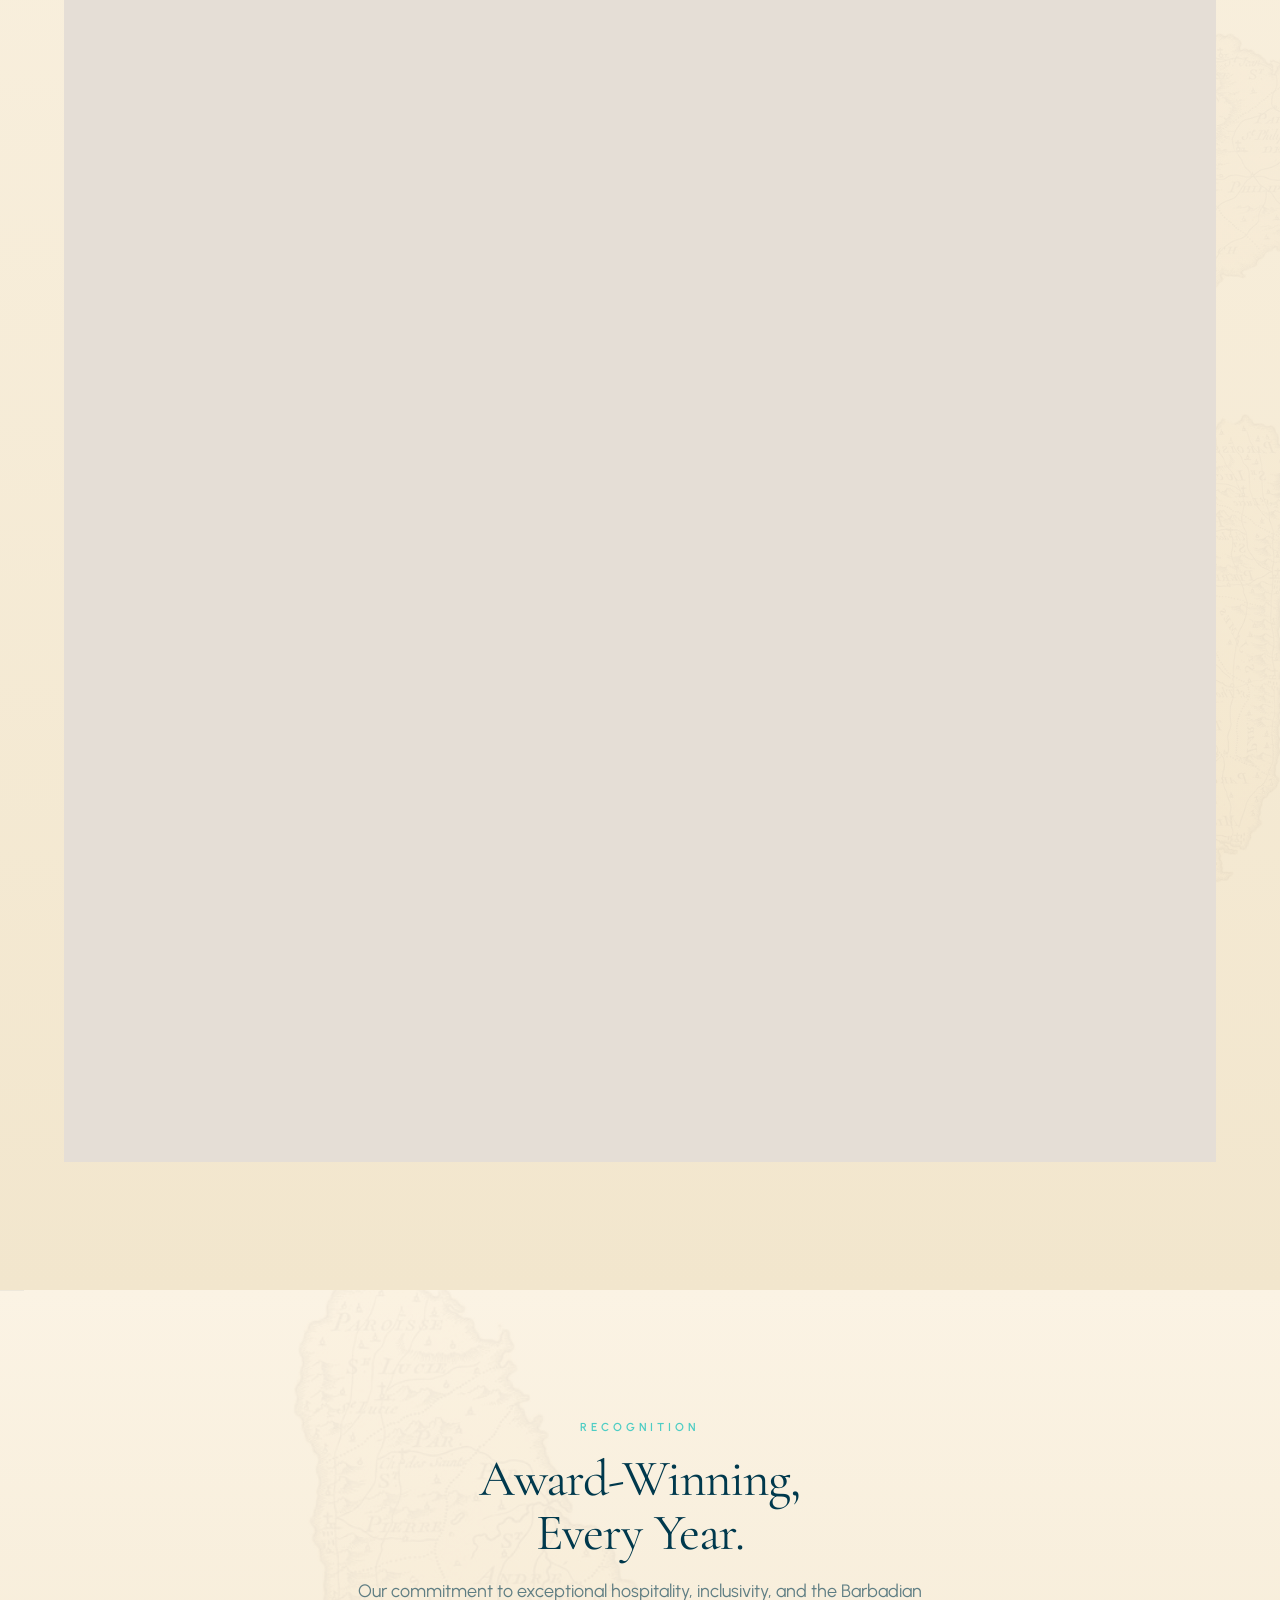
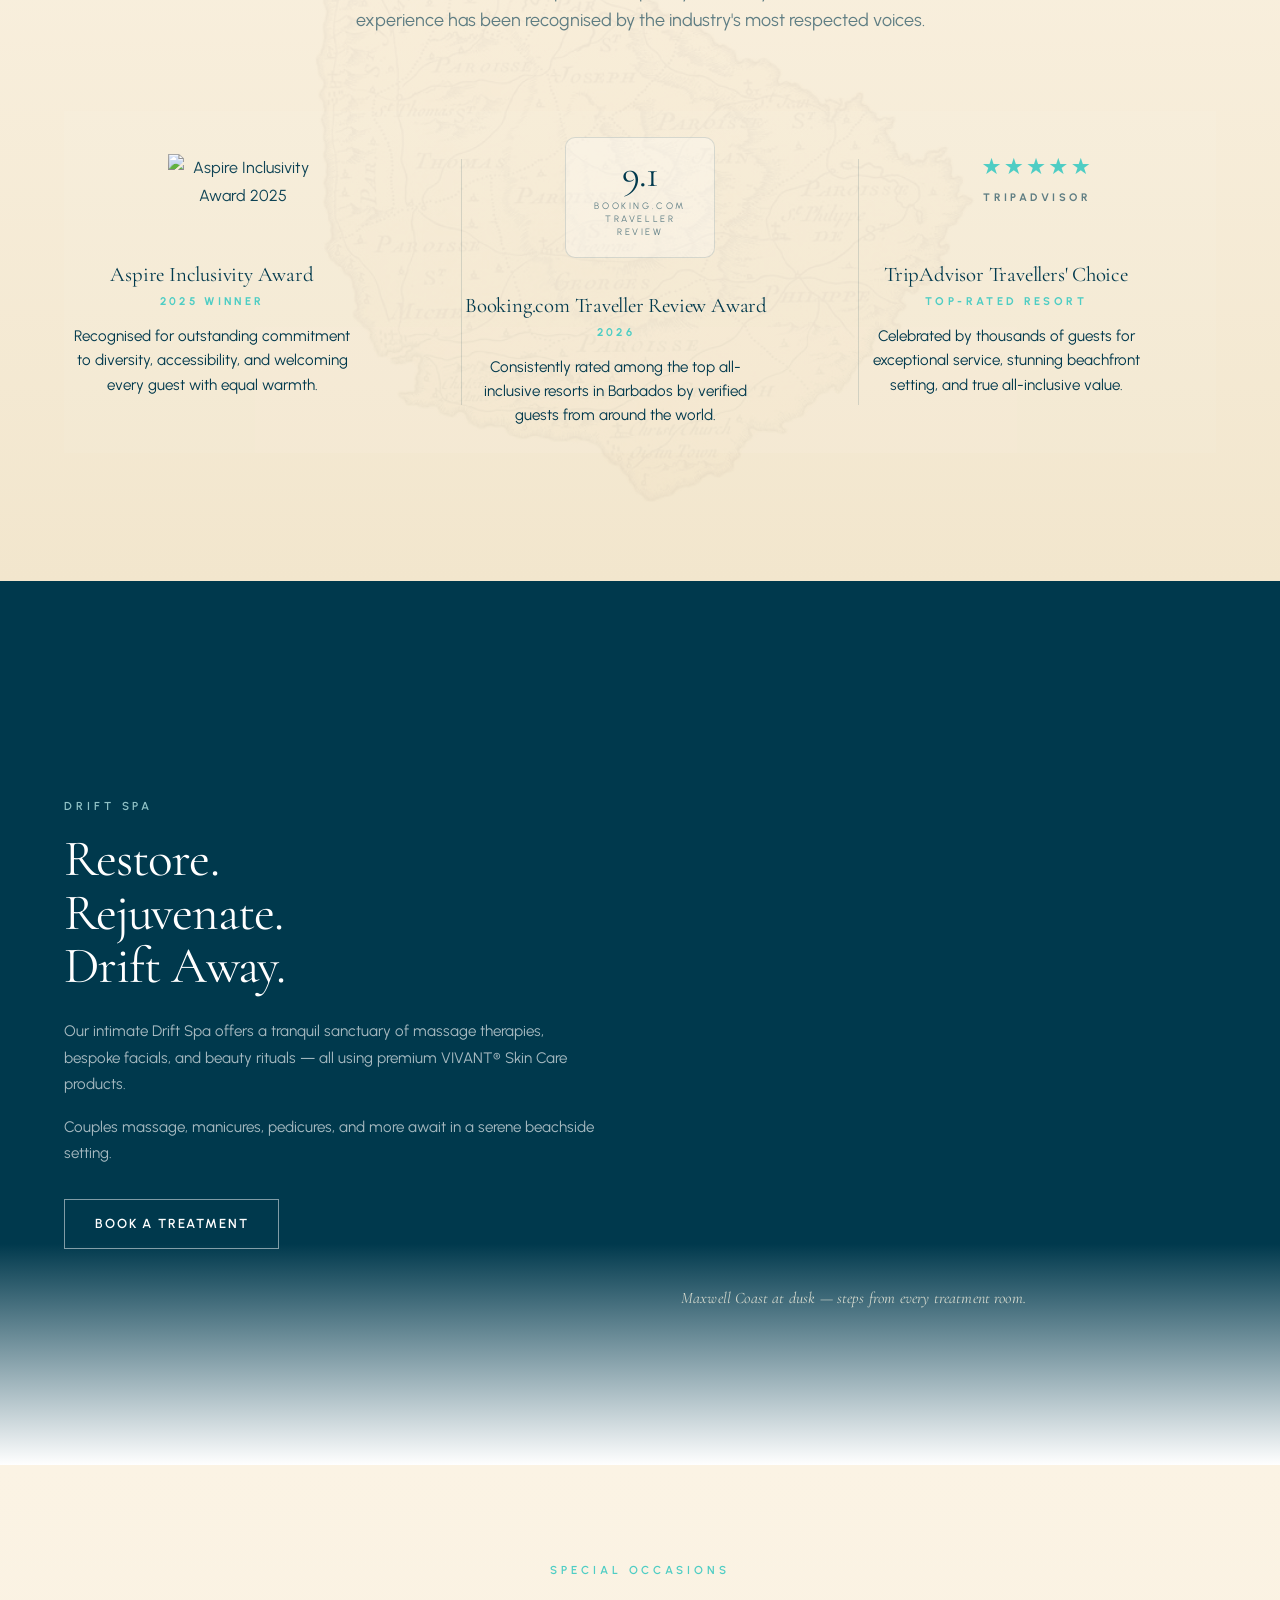
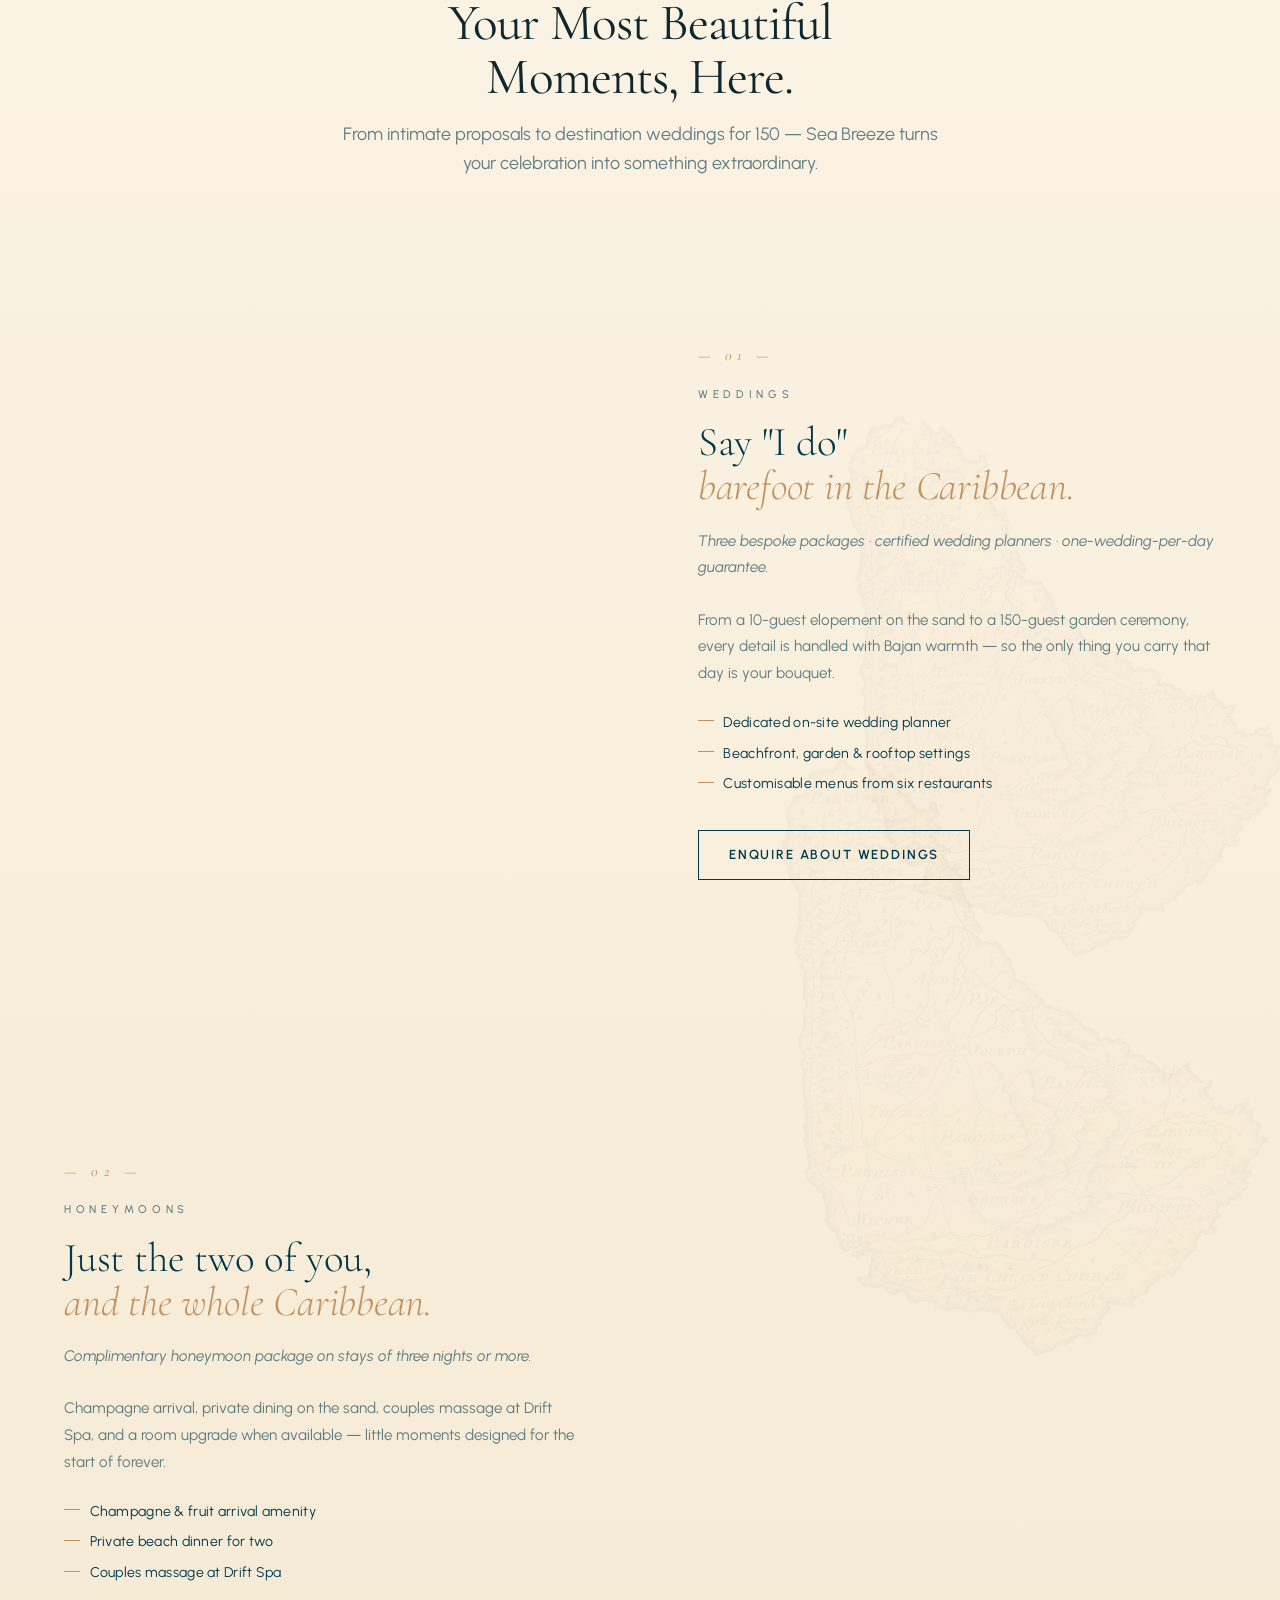
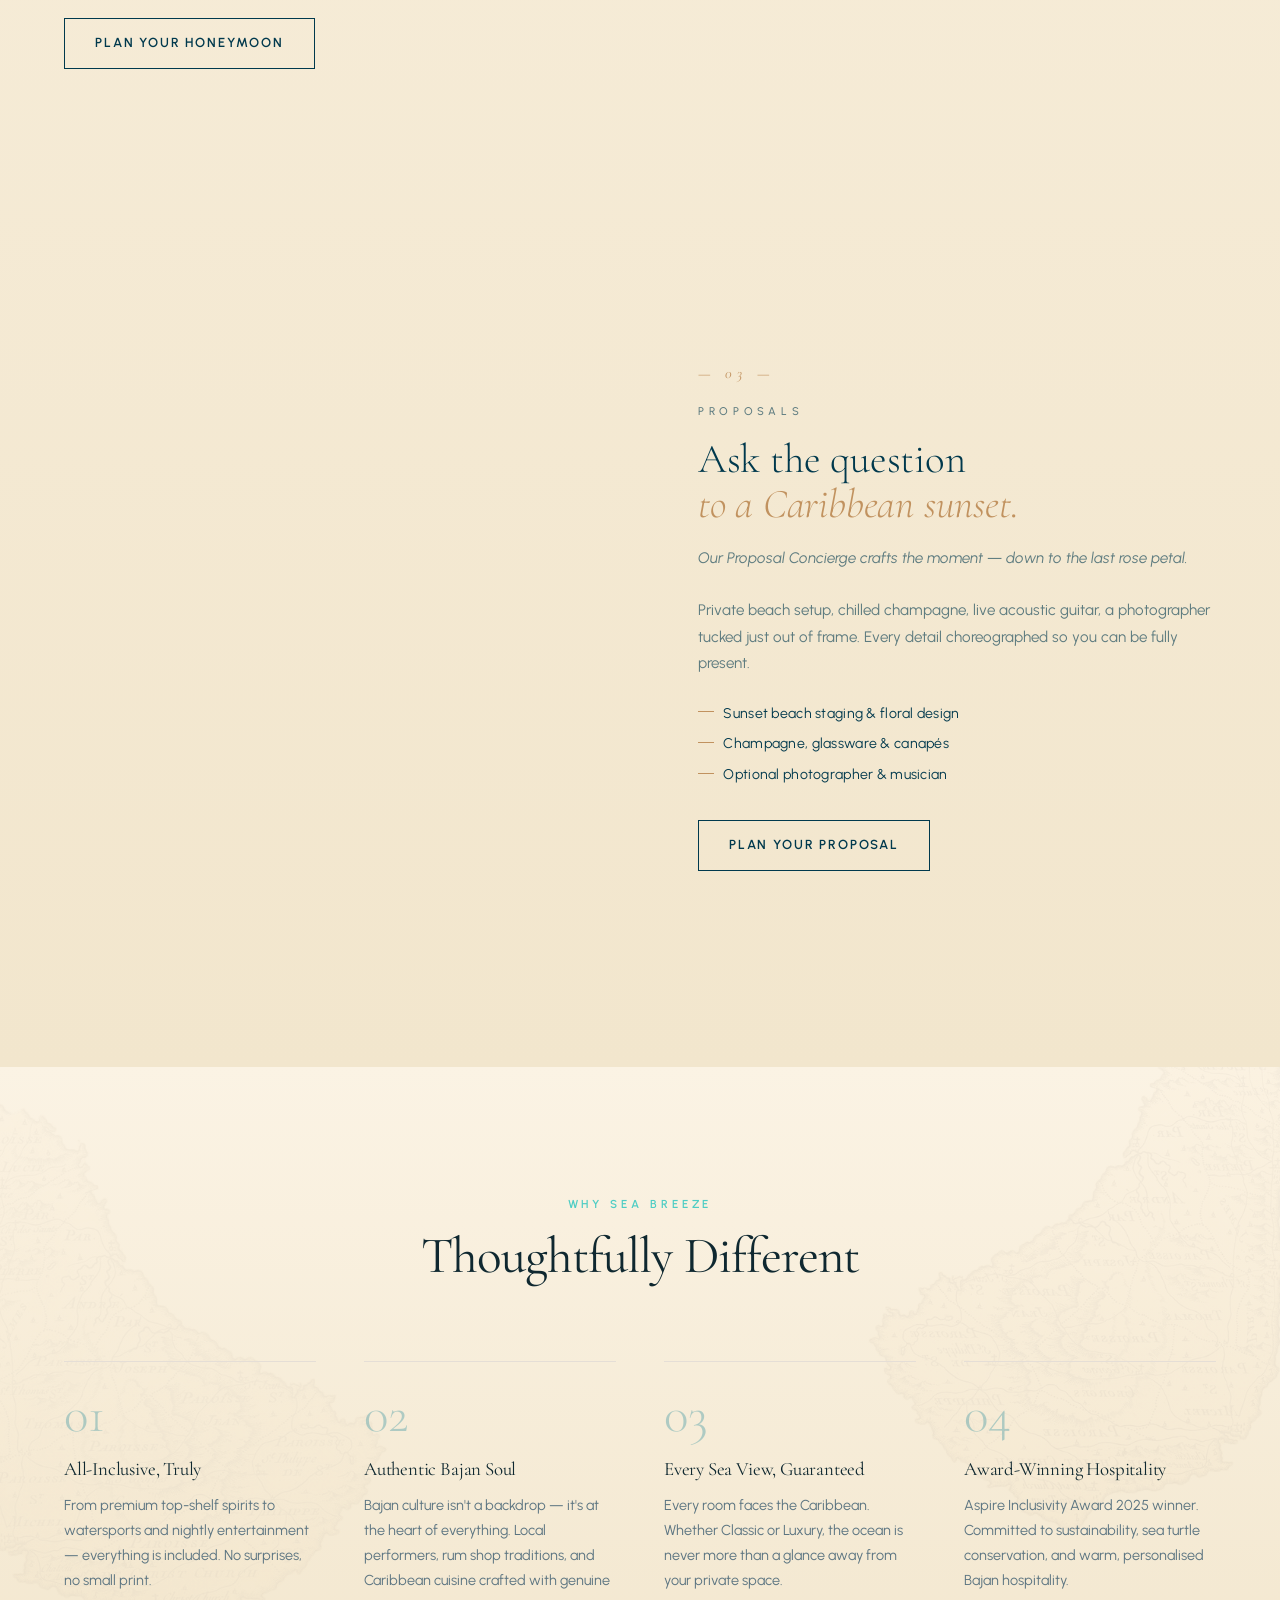
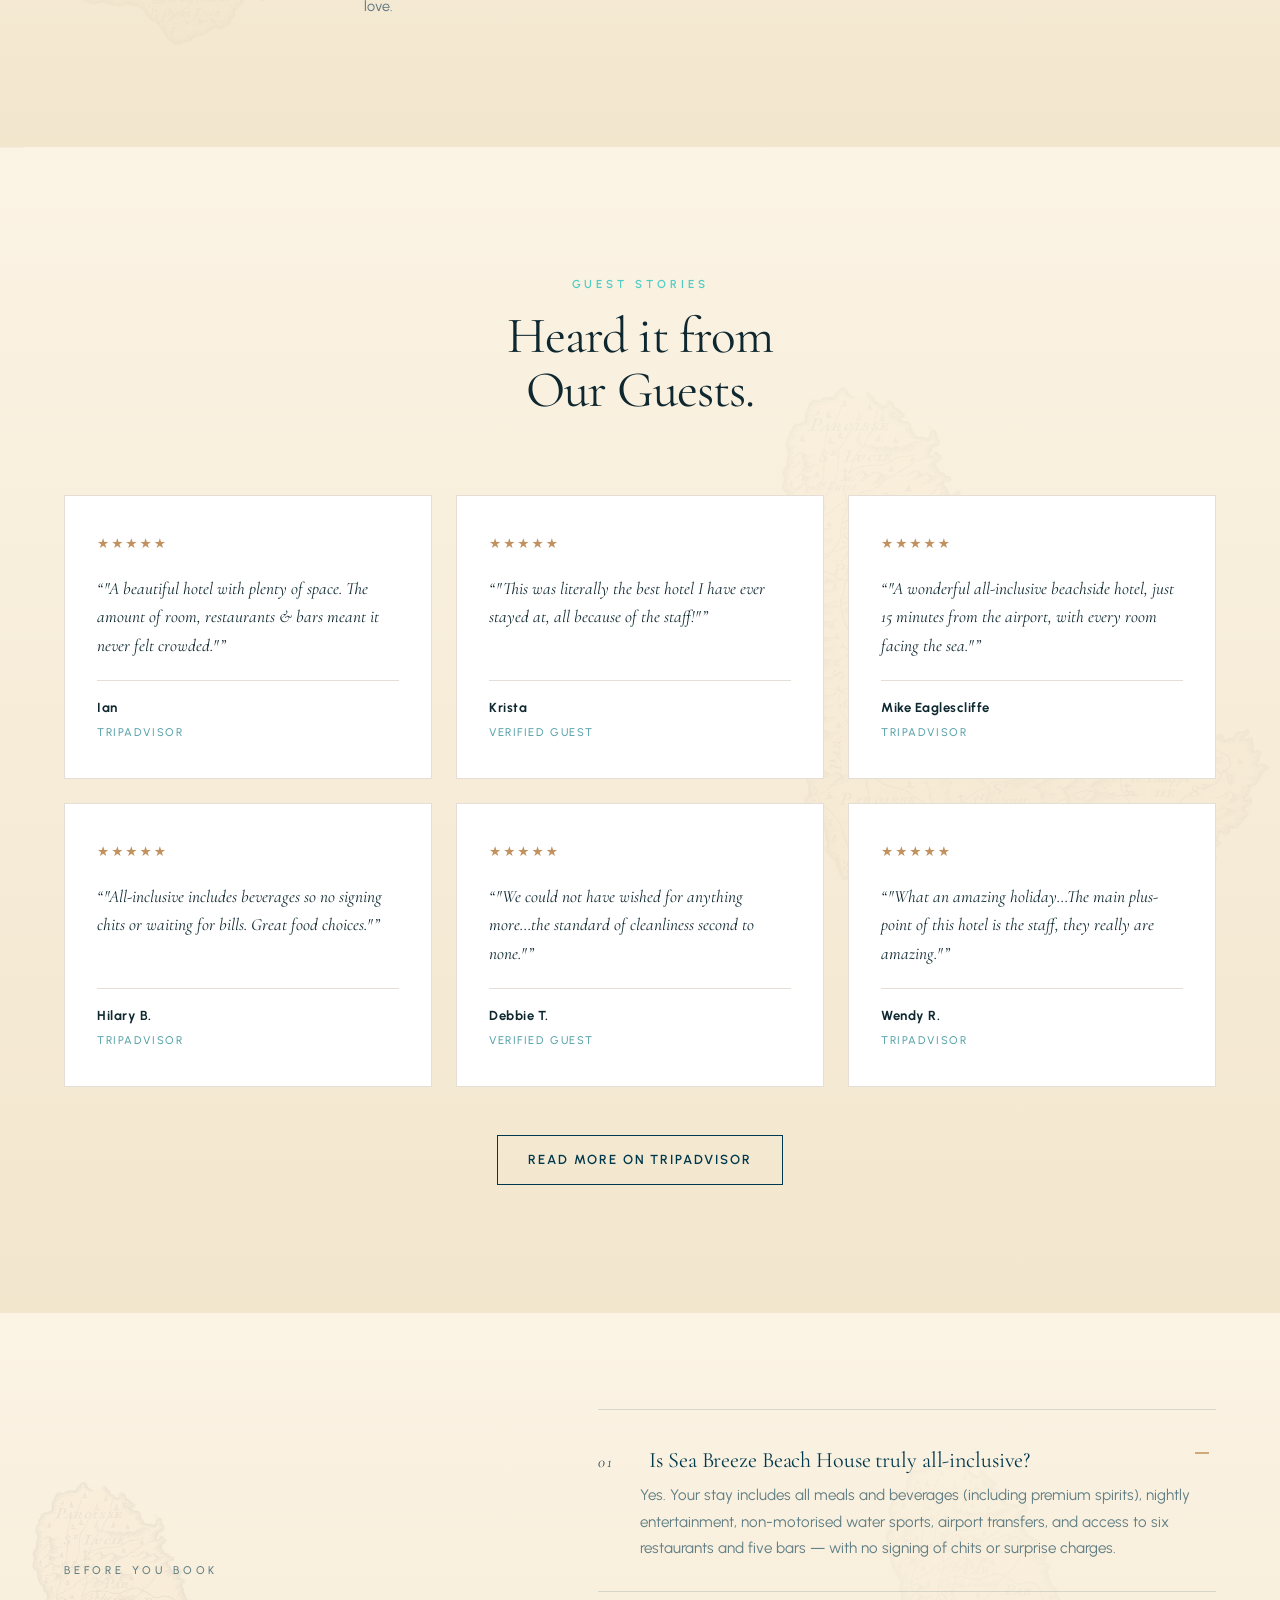
==== commit aeaecf4c: "feat(art-r2): editorial round-2 pass — liquid glass, chapter celebrations, editorial FAQ - replace h" ====
--- a/index.html
+++ b/index.html
@@ -45,6 +45,9 @@
   <!-- Fonts — Cormorant Garamond (display serif) + Urbanist (body) -->
   <link href="https://fonts.googleapis.com/css2?family=Cormorant+Garamond:ital,wght@0,300;0,400;0,500;0,600;1,300;1,400&family=Urbanist:wght@300;400;500;600;700&display=swap" rel="stylesheet" />
   <link rel="stylesheet" href="styles.css" />
+  <!-- Art-tier polish layer (additive only; loads AFTER styles.css so it can refine, not override) -->
+  <link rel="stylesheet" href="art-polish.css" />
+  <link rel="stylesheet" href="art-polish-v3.css" />
 
   <!-- Motion stack: GSAP + ScrollTrigger + Lenis. Defer so nothing blocks LCP.
        Guarded by prefers-reduced-motion in app.js. -->
@@ -240,6 +243,10 @@
 </head>
 <body>
 
+  <!-- Ambient drifting-particle canvas (paper-ink specks; behind everything).
+       Driven by art-polish.js. Paused on prefers-reduced-motion and when tab is hidden. -->
+  <canvas id="sb-ambient" aria-hidden="true"></canvas>
+
   <!-- Skip to main content for accessibility -->
   <a href="#welcome" class="skip-link">Skip to main content</a>
 
@@ -345,31 +352,15 @@
 
       <p class="hero-tagline">Every meal, every drink, every sunset —<br />all included at Maxwell Coast, Barbados.</p>
 
-      <!-- BOOKING WIDGET — Glass / frosted-glass style -->
-      <div class="booking-widget" id="booking" role="search" aria-label="Check room availability">
-        <div class="booking-fields">
-          <div class="booking-field">
-            <label for="checkin">Check-in</label>
-            <input type="date" id="checkin" aria-label="Check-in date" />
-          </div>
-          <div class="booking-divider"></div>
-          <div class="booking-field">
-            <label for="checkout">Check-out</label>
-            <input type="date" id="checkout" aria-label="Check-out date" />
-          </div>
-          <div class="booking-divider"></div>
-          <div class="booking-field">
-            <label for="guests">Guests</label>
-            <select id="guests" aria-label="Number of guests">
-              <option>1 Guest</option>
-              <option selected>2 Guests</option>
-              <option>3 Guests</option>
-              <option>4 Guests</option>
-              <option>5+ Guests</option>
-            </select>
-          </div>
-          <button class="btn-check-avail" aria-label="Check availability and book your stay">Check Availability</button>
-        </div>
+      <!-- Hero CTA — single liquid-glass button; booking widget is in the Final CTA section -->
+      <div class="hero-cta-wrap" id="booking">
+        <a href="#finalcta" class="btn-hero-book" aria-label="Book your all-inclusive stay at Sea Breeze Beach House">
+          <span class="btn-hero-label">Book Your Stay</span>
+          <span class="btn-hero-arrow" aria-hidden="true">
+            <svg viewBox="0 0 24 24" fill="none"><path d="M5 12h14M13 6l6 6-6 6" stroke="currentColor" stroke-width="1.5" stroke-linecap="round" stroke-linejoin="round"/></svg>
+          </span>
+        </a>
+        <p class="hero-cta-sub">Best rate guaranteed · direct-booking perks included</p>
       </div>
     </div>
 
@@ -421,38 +412,62 @@
   </section>
 
   <!-- ============================================================
-       WELCOME / INTRO
-       Lead paragraph is written as a direct-answer block for
-       AI-search eligibility (entity, category, location, size).
+       WELCOME / INTRO + BEACH + LIQUID-GLASS METRICS
+       A single editorial block: direct-answer lead paragraph, then a
+       full-bleed turquoise beach scene with a liquid-glass metrics
+       card floating over it. AI-search eligible entity + measurable
+       scale, presented as one continuous story.
   ============================================================ -->
   <section class="welcome" id="welcome">
     <div class="container">
-      <div class="welcome-grid">
-        <div class="welcome-text reveal-left">
-          <span class="section-label">Welcome to Sea Breeze</span>
-          <h2>Where Every Day<br />Feels Like a Gift</h2>
-          <p class="lead-answer"><strong>Sea Breeze Beach House</strong> is a 4-star, 122-room all-inclusive beachfront resort on Maxwell Coast in Christ Church, Barbados — with six restaurants, five bars, three pools, Drift Spa, and complimentary water sports all included in your stay.</p>
-          <p>Nestled on the warm sands of Maxwell Coast, Sea Breeze Beach House is Barbados' finest all-inclusive escape — where azure waters, world-class dining, and the warmth of Bajan hospitality meet effortlessly.</p>
-          <p>Whether you're celebrating love, creating family memories, or simply surrendering to the rhythm of the Caribbean, Sea Breeze is your perfect shore.</p>
-          <a href="#accommodations" class="btn-outline">Explore the Resort</a>
-        </div>
-        <div class="welcome-stats">
-          <div class="stat reveal" style="--i:0">
-            <span class="stat-num" data-count="122">0</span>
-            <span class="stat-label">Rooms & Suites</span>
-          </div>
-          <div class="stat reveal" style="--i:1">
-            <span class="stat-num" data-count="6">0</span>
-            <span class="stat-label">Restaurants</span>
-          </div>
-          <div class="stat reveal" style="--i:2">
-            <span class="stat-num" data-count="5">0</span>
-            <span class="stat-label">Bars</span>
-          </div>
-          <div class="stat reveal" style="--i:3">
-            <span class="stat-num" data-count="3">0</span>
-            <span class="stat-label">Pools</span>
-          </div>
+      <div class="welcome-lead reveal">
+        <span class="section-label">Welcome to Sea Breeze</span>
+        <h2>Where Every Day<br />Feels Like a Gift</h2>
+        <p class="lead-answer"><strong>Sea Breeze Beach House</strong> is a 4-star, 122-room all-inclusive beachfront resort on Maxwell Coast in Christ Church, Barbados — with six restaurants, five bars, three pools, Drift Spa, and complimentary water sports all included in your stay.</p>
+        <p>Nestled on the warm sands of Maxwell Coast, Sea Breeze Beach House is Barbados' finest all-inclusive escape — where azure waters, world-class dining, and the warmth of Bajan hospitality meet effortlessly.</p>
+      </div>
+    </div>
+
+    <!-- BEACH SCENE + LIQUID GLASS METRICS — bleeds out of the cream, into the next section -->
+    <div class="beach-hero" aria-label="Sea Breeze Beach House by the numbers">
+      <div class="beach-hero-media" aria-hidden="true">
+        <div class="beach-hero-img sb-unveil" data-art-parallax="3" style="background-image: url('https://symphony.cdn.tambourine.com/sea-breeze-beach-house/media/seabreezebeachhouse-11-gallery-01-6303a46286a45.jpg')"></div>
+        <div class="beach-hero-tint"></div>
+        <div class="beach-hero-horizon" aria-hidden="true"></div>
+      </div>
+
+      <div class="container">
+        <div class="beach-hero-inner">
+          <p class="beach-hero-eyebrow reveal">Maxwell Coast · 13°03'57" N</p>
+          <p class="beach-hero-whisper reveal">Turquoise water. Powder-white sand.<br />Every sunset included.</p>
+
+          <!-- LIQUID GLASS METRICS CARD — frosted panel over the beach -->
+          <div class="glass-metrics reveal sb-unveil" role="list" aria-label="Resort at a glance">
+            <div class="glass-metric" role="listitem" style="--i:0">
+              <span class="glass-num" data-count="122">0</span>
+              <span class="glass-label">Rooms &amp; Suites</span>
+            </div>
+            <span class="glass-divider" aria-hidden="true"></span>
+            <div class="glass-metric" role="listitem" style="--i:1">
+              <span class="glass-num" data-count="6">0</span>
+              <span class="glass-label">Restaurants</span>
+            </div>
+            <span class="glass-divider" aria-hidden="true"></span>
+            <div class="glass-metric" role="listitem" style="--i:2">
+              <span class="glass-num" data-count="5">0</span>
+              <span class="glass-label">Bars</span>
+            </div>
+            <span class="glass-divider" aria-hidden="true"></span>
+            <div class="glass-metric" role="listitem" style="--i:3">
+              <span class="glass-num" data-count="3">0</span>
+              <span class="glass-label">Pools</span>
+            </div>
+          </div>
+
+          <a href="#accommodations" class="btn-beach-explore reveal">
+            <span>Explore the Resort</span>
+            <svg viewBox="0 0 24 24" width="16" height="16" fill="none" aria-hidden="true"><path d="M5 12h14M13 6l6 6-6 6" stroke="currentColor" stroke-width="1.4" stroke-linecap="round" stroke-linejoin="round"/></svg>
+          </a>
         </div>
       </div>
     </div>
@@ -472,28 +487,28 @@
 
     <div class="experience-grid">
       <!-- Source: Sea Breeze CDN — aerial shot of the resort beach, Maxwell Coast -->
-      <div class="exp-card large reveal" style="--i:0; background-image: url('https://symphony.cdn.tambourine.com/sea-breeze-beach-house/media/seabreezebeachhouse-11-gallery-01-6303a46286a45.jpg')">
+      <div class="exp-card large reveal sb-unveil" style="--i:0; background-image: url('https://symphony.cdn.tambourine.com/sea-breeze-beach-house/media/seabreezebeachhouse-11-gallery-01-6303a46286a45.jpg')">
         <div class="exp-overlay always">
           <h3>The Beach</h3>
           <p>Maxwell Coast's pristine shore at your door</p>
         </div>
       </div>
       <!-- Source: Sea Breeze CDN — resort pool with building, umbrellas, ocean view -->
-      <div class="exp-card reveal" style="--i:1; background-image: url('https://symphony.cdn.tambourine.com/sea-breeze-beach-house/media/sea-breeze-beach-homepage-gallery-img3-630d1a4e165ef.jpg')">
+      <div class="exp-card reveal sb-unveil" style="--i:1; background-image: url('https://symphony.cdn.tambourine.com/sea-breeze-beach-house/media/sea-breeze-beach-homepage-gallery-img3-630d1a4e165ef.jpg')">
         <div class="exp-overlay always">
           <h3>The Pools</h3>
           <p>Three stunning pools — adults &amp; family</p>
         </div>
       </div>
       <!-- Source: Sea Breeze CDN — guest with snorkeling gear on the beach -->
-      <div class="exp-card reveal" style="--i:2; background-image: url('https://symphony.cdn.tambourine.com/sea-breeze-beach-house/media/seabreezebeachhouse-11-gallery-12-6303a477c0edb.jpg')">
+      <div class="exp-card reveal sb-unveil" style="--i:2; background-image: url('https://symphony.cdn.tambourine.com/sea-breeze-beach-house/media/seabreezebeachhouse-11-gallery-12-6303a477c0edb.jpg')">
         <div class="exp-overlay always">
           <h3>Water Sports</h3>
           <p>Snorkeling, kayaking, windsurfing — all included</p>
         </div>
       </div>
       <!-- Source: Sea Breeze CDN — champagne on the beach with turquoise Caribbean water -->
-      <div class="exp-card reveal" style="--i:3; background-image: url('https://symphony.cdn.tambourine.com/sea-breeze-beach-house/media/seabreezebeachhouse-11-gallery-04-6303a46a6a1de.jpg')">
+      <div class="exp-card reveal sb-unveil" style="--i:3; background-image: url('https://symphony.cdn.tambourine.com/sea-breeze-beach-house/media/seabreezebeachhouse-11-gallery-04-6303a46a6a1de.jpg')">
         <div class="exp-overlay always">
           <h3>Celebrations</h3>
           <p>Every moment deserves to be celebrated</p>
@@ -503,32 +518,95 @@
 
     <div class="container">
       <div class="inclusions reveal">
+        <span class="inclusions-eyebrow">The All-Inclusive Promise</span>
         <h3>Everything Included</h3>
+        <p class="inclusions-sub">No signing chits. No small print. Just the Caribbean — in full.</p>
         <div class="inclusions-grid">
+
+          <!-- All Meals & Drinks — hand-drawn coupe glass with olive -->
           <div class="inclusion-item reveal" style="--i:0">
-            <svg viewBox="0 0 24 24" fill="none" aria-hidden="true"><path d="M20 7H4a2 2 0 00-2 2v10a2 2 0 002 2h16a2 2 0 002-2V9a2 2 0 00-2-2zM16 3H8" stroke="currentColor" stroke-width="1.5" stroke-linecap="round"/></svg>
-            <span>All Meals &amp; Drinks</span>
-          </div>
+            <span class="inc-icon">
+              <svg viewBox="0 0 48 48" fill="none" aria-hidden="true">
+                <circle class="inc-ring" cx="24" cy="24" r="22" stroke="currentColor" stroke-width="0.6" stroke-dasharray="1 3" opacity=".5"/>
+                <path d="M13 14h22l-4 10a7 7 0 01-14 0z" stroke="currentColor" stroke-width="1.2" stroke-linejoin="round"/>
+                <path d="M24 31v6M18 37h12" stroke="currentColor" stroke-width="1.2" stroke-linecap="round"/>
+                <circle cx="29" cy="20" r="1.4" fill="currentColor" opacity=".75"/>
+              </svg>
+            </span>
+            <span class="inc-label">All Meals &amp; Drinks</span>
+            <span class="inc-detail">Six restaurants · five bars · premium spirits</span>
+          </div>
+
+          <!-- Water Sports — paddleboard silhouette + wave -->
           <div class="inclusion-item reveal" style="--i:1">
-            <svg viewBox="0 0 24 24" fill="none" aria-hidden="true"><path d="M3 12h18M3 6h18M3 18h18" stroke="currentColor" stroke-width="1.5" stroke-linecap="round"/></svg>
-            <span>Water Sports</span>
-          </div>
+            <span class="inc-icon">
+              <svg viewBox="0 0 48 48" fill="none" aria-hidden="true">
+                <circle class="inc-ring" cx="24" cy="24" r="22" stroke="currentColor" stroke-width="0.6" stroke-dasharray="1 3" opacity=".5"/>
+                <ellipse cx="24" cy="22" rx="10" ry="3.3" stroke="currentColor" stroke-width="1.2"/>
+                <path d="M24 12v6" stroke="currentColor" stroke-width="1.2" stroke-linecap="round"/>
+                <circle cx="24" cy="11" r="1.6" stroke="currentColor" stroke-width="1.1"/>
+                <path d="M10 32c3-1.5 5-1.5 7 0s4 1.5 7 0 4-1.5 7 0 4 1.5 7 0" stroke="currentColor" stroke-width="1.2" stroke-linecap="round"/>
+              </svg>
+            </span>
+            <span class="inc-label">Water Sports</span>
+            <span class="inc-detail">Snorkel, kayak, paddleboard, windsurf</span>
+          </div>
+
+          <!-- Entertainment — steel-drum sun icon -->
           <div class="inclusion-item reveal" style="--i:2">
-            <svg viewBox="0 0 24 24" fill="none" aria-hidden="true"><circle cx="12" cy="12" r="10" stroke="currentColor" stroke-width="1.5"/><path d="M8 12l3 3 5-5" stroke="currentColor" stroke-width="1.5" stroke-linecap="round"/></svg>
-            <span>Entertainment</span>
-          </div>
+            <span class="inc-icon">
+              <svg viewBox="0 0 48 48" fill="none" aria-hidden="true">
+                <circle class="inc-ring" cx="24" cy="24" r="22" stroke="currentColor" stroke-width="0.6" stroke-dasharray="1 3" opacity=".5"/>
+                <circle cx="24" cy="24" r="10" stroke="currentColor" stroke-width="1.2"/>
+                <path d="M24 14v20M14 24h20M17 17l14 14M31 17L17 31" stroke="currentColor" stroke-width="0.9"/>
+                <circle cx="24" cy="24" r="2.2" fill="currentColor" opacity=".75"/>
+              </svg>
+            </span>
+            <span class="inc-label">Nightly Entertainment</span>
+            <span class="inc-detail">Steel pan, live bands, Bajan culture</span>
+          </div>
+
+          <!-- Airport Transfers — ink compass arrow -->
           <div class="inclusion-item reveal" style="--i:3">
-            <svg viewBox="0 0 24 24" fill="none" aria-hidden="true"><path d="M5 17H3a2 2 0 01-2-2V5a2 2 0 012-2h11a2 2 0 012 2v3" stroke="currentColor" stroke-width="1.5" stroke-linecap="round"/><rect x="9" y="11" width="14" height="10" rx="2" stroke="currentColor" stroke-width="1.5"/></svg>
-            <span>Airport Transfers</span>
-          </div>
+            <span class="inc-icon">
+              <svg viewBox="0 0 48 48" fill="none" aria-hidden="true">
+                <circle class="inc-ring" cx="24" cy="24" r="22" stroke="currentColor" stroke-width="0.6" stroke-dasharray="1 3" opacity=".5"/>
+                <circle cx="24" cy="24" r="12" stroke="currentColor" stroke-width="1.2"/>
+                <path d="M24 12l4 16-4-4-4 4z" fill="currentColor" opacity=".85"/>
+                <circle cx="24" cy="24" r="1.4" fill="#fbf3e4"/>
+              </svg>
+            </span>
+            <span class="inc-label">Airport Transfers</span>
+            <span class="inc-detail">15 minutes from Grantley Adams Intl.</span>
+          </div>
+
+          <!-- Golf Access — flag on ink line -->
           <div class="inclusion-item reveal" style="--i:4">
-            <svg viewBox="0 0 24 24" fill="none" aria-hidden="true"><path d="M14 22V12m0 0l3 3m-3-3l-3 3M3 17l3-3 2.5 2.5L11 14l3 3" stroke="currentColor" stroke-width="1.5" stroke-linecap="round" stroke-linejoin="round"/><path d="M17 7A5 5 0 007 7" stroke="currentColor" stroke-width="1.5" stroke-linecap="round"/></svg>
-            <span>Golf Access</span>
-          </div>
+            <span class="inc-icon">
+              <svg viewBox="0 0 48 48" fill="none" aria-hidden="true">
+                <circle class="inc-ring" cx="24" cy="24" r="22" stroke="currentColor" stroke-width="0.6" stroke-dasharray="1 3" opacity=".5"/>
+                <path d="M18 36V12l14 5-14 5" stroke="currentColor" stroke-width="1.2" stroke-linejoin="round"/>
+                <circle cx="20" cy="36" r="2" fill="currentColor" opacity=".6"/>
+                <path d="M14 36h20" stroke="currentColor" stroke-width="0.8" stroke-dasharray="1 3"/>
+              </svg>
+            </span>
+            <span class="inc-label">Golf Access</span>
+            <span class="inc-detail">Complimentary for Luxury Collection</span>
+          </div>
+
+          <!-- Kids Club — hibiscus bloom -->
           <div class="inclusion-item reveal" style="--i:5">
-            <svg viewBox="0 0 24 24" fill="none" aria-hidden="true"><path d="M17 21v-2a4 4 0 00-4-4H5a4 4 0 00-4 4v2M9 11a4 4 0 100-8 4 4 0 000 8z" stroke="currentColor" stroke-width="1.5"/></svg>
-            <span>Kids Club</span>
-          </div>
+            <span class="inc-icon">
+              <svg viewBox="0 0 48 48" fill="none" aria-hidden="true">
+                <circle class="inc-ring" cx="24" cy="24" r="22" stroke="currentColor" stroke-width="0.6" stroke-dasharray="1 3" opacity=".5"/>
+                <path d="M24 14c3 2 3 5 0 7-3-2-3-5 0-7zM34 24c-2 3-5 3-7 0 2-3 5-3 7 0zM24 34c-3-2-3-5 0-7 3 2 3 5 0 7zM14 24c2-3 5-3 7 0-2 3-5 3-7 0z" stroke="currentColor" stroke-width="1.2" stroke-linejoin="round"/>
+                <circle cx="24" cy="24" r="2.2" fill="currentColor" opacity=".8"/>
+              </svg>
+            </span>
+            <span class="inc-label">Family &amp; Kids Club</span>
+            <span class="inc-detail">Supervised play, pool games, movie nights</span>
+          </div>
+
         </div>
       </div>
     </div>
@@ -548,64 +626,64 @@
     </div>
     <div class="gallery-grid">
       <!-- Row 1: wide + tall + square -->
-      <figure class="g-item g-wide reveal" style="--i:0">
+      <figure class="g-item g-wide reveal sb-unveil" style="--i:0">
         <img src="https://symphony.cdn.tambourine.com/sea-breeze-beach-house/media/seabreezebeachhouse-11-gallery-01-6303a46286a45.jpg"
              alt="Aerial view of Sea Breeze Beach House on Maxwell Coast, Barbados — pristine turquoise water and white-sand beach."
              loading="lazy" decoding="async" />
       </figure>
-      <figure class="g-item g-tall reveal" style="--i:1">
+      <figure class="g-item g-tall reveal sb-unveil" style="--i:1">
         <img src="https://symphony.cdn.tambourine.com/sea-breeze-beach-house/media/sea-breeze-beach-homepage-gallery-img4-630d1a4fd7462.jpg"
              alt="Classic Collection room at Sea Breeze Beach House with Caribbean-inspired decor and ocean view."
              loading="lazy" decoding="async" />
       </figure>
-      <figure class="g-item reveal" style="--i:2">
+      <figure class="g-item reveal sb-unveil" style="--i:2">
         <img src="https://symphony.cdn.tambourine.com/sea-breeze-beach-house/media/seabreezebeachhouse-11-gallery-04-6303a46a6a1de.jpg"
              alt="Chilled champagne on the sand at Sea Breeze Beach House, looking out over the Caribbean Sea."
              loading="lazy" decoding="async" />
       </figure>
       <!-- Row 2 -->
-      <figure class="g-item reveal" style="--i:3">
+      <figure class="g-item reveal sb-unveil" style="--i:3">
         <img src="https://symphony.cdn.tambourine.com/sea-breeze-beach-house/media/sea-breeze-beach-homepage-gallery-img3-630d1a4e165ef.jpg"
              alt="Resort pool at Sea Breeze Beach House surrounded by sun loungers with an ocean backdrop."
              loading="lazy" decoding="async" />
       </figure>
-      <figure class="g-item reveal" style="--i:4">
+      <figure class="g-item reveal sb-unveil" style="--i:4">
         <img src="https://symphony.cdn.tambourine.com/sea-breeze-beach-house/media/seabreezebeachhouse-gallery-img5-6320ac16847c8.jpg"
              alt="Guest walking along Maxwell Coast beach beside the turquoise Caribbean."
              loading="lazy" decoding="async" />
       </figure>
-      <figure class="g-item g-wide reveal" style="--i:5">
+      <figure class="g-item g-wide reveal sb-unveil" style="--i:5">
         <img src="https://symphony.cdn.tambourine.com/sea-breeze-beach-house/media/seabreezebeachhouse-11-gallery-07-6303a46f3123c.jpg"
              alt="Luxury Ocean Suite balcony at Sea Breeze Beach House with tropical cocktails and a direct sea view."
              loading="lazy" decoding="async" />
       </figure>
       <!-- Row 3 -->
-      <figure class="g-item reveal" style="--i:6">
+      <figure class="g-item reveal sb-unveil" style="--i:6">
         <img src="https://symphony.cdn.tambourine.com/sea-breeze-beach-house/media/sea-breeze-beach-house-firepit-1-667edd5b4993b.jpg"
              alt="Evening fire-pit terrace at Sea Breeze Beach House overlooking the ocean at dusk."
              loading="lazy" decoding="async" />
       </figure>
-      <figure class="g-item reveal" style="--i:7">
+      <figure class="g-item reveal sb-unveil" style="--i:7">
         <img src="https://symphony.cdn.tambourine.com/sea-breeze-beach-house/media/rlv09876-1-6853014f5f8f6.jpg"
              alt="Bajan hospitality moment inside Sea Breeze Beach House — warm local service."
              loading="lazy" decoding="async" />
       </figure>
-      <figure class="g-item reveal" style="--i:8">
+      <figure class="g-item reveal sb-unveil" style="--i:8">
         <img src="https://symphony.cdn.tambourine.com/sea-breeze-beach-house/media/sea-breeze-beach-house-reception-1-667edd5c83065.jpg"
              alt="Open-air reception lobby at Sea Breeze Beach House with Caribbean architectural details."
              loading="lazy" decoding="async" />
       </figure>
-      <figure class="g-item reveal" style="--i:9">
+      <figure class="g-item reveal sb-unveil" style="--i:9">
         <img src="https://symphony.cdn.tambourine.com/sea-breeze-beach-house/media/rlv09940-68530159b64f4.jpg"
              alt="Tropical cocktails being shared at a Sea Breeze Beach House bar — part of the all-inclusive experience."
              loading="lazy" decoding="async" />
       </figure>
-      <figure class="g-item reveal" style="--i:10">
+      <figure class="g-item reveal sb-unveil" style="--i:10">
         <img src="https://symphony.cdn.tambourine.com/sea-breeze-beach-house/media/seabreezebeachhouse-gallery-img1-6320ac0f67c62.jpg"
              alt="Sun loungers on the powder-white sand of Sea Breeze Beach House's private beach."
              loading="lazy" decoding="async" />
       </figure>
-      <figure class="g-item reveal" style="--i:11">
+      <figure class="g-item reveal sb-unveil" style="--i:11">
         <img src="https://symphony.cdn.tambourine.com/sea-breeze-beach-house/media/seabreezebeachhouse-11-gallery-12-6303a477c0edb.jpg"
              alt="Guest enjoying complimentary snorkelling equipment on the beach at Sea Breeze Beach House."
              loading="lazy" decoding="async" />
@@ -668,17 +746,6 @@
           </div>
         </div>
 
-      </div>
-
-      <div class="sister-property reveal-slow reveal">
-        <div class="sister-inner">
-          <div class="sister-text">
-            <span class="section-label">Stay in One, Play in Two</span>
-            <h3>Discover O2 Beach Club</h3>
-            <p>As a Sea Breeze guest, unlock exclusive access to our sister property O2 Beach Club &amp; Spa — including the acclaimed Oro restaurant and premium evening experiences.</p>
-          </div>
-          <a href="#booking" class="btn-outline-light">Learn More</a>
-        </div>
       </div>
 
       <!-- ========================================================
@@ -713,7 +780,7 @@
       <div class="dining-grid">
 
         <!-- Source: Sea Breeze CDN — pool terrace & ocean panorama (Aqua Terra setting) -->
-        <div class="dining-card reveal" style="--i:0">
+        <div class="dining-card reveal sb-unveil" style="--i:0">
           <div class="dining-img" style="background-image: url('https://symphony.cdn.tambourine.com/sea-breeze-beach-house/media/seabreezebeachhouse-11-gallery-10-6303a473d46ac.jpg')"></div>
           <div class="dining-info">
             <h4>Aqua Terra</h4>
@@ -723,7 +790,7 @@
         </div>
 
         <!-- Source: Sea Breeze CDN — rooftop fire pit terrace overlooking the ocean (Cerulean ambience) -->
-        <div class="dining-card reveal" style="--i:1">
+        <div class="dining-card reveal sb-unveil" style="--i:1">
           <div class="dining-img" style="background-image: url('https://symphony.cdn.tambourine.com/sea-breeze-beach-house/media/sea-breeze-beach-house-firepit-1-667edd5b4993b.jpg')"></div>
           <div class="dining-info">
             <h4>Cerulean</h4>
@@ -733,7 +800,7 @@
         </div>
 
         <!-- Source: Sea Breeze CDN — casual beach lounge setting (Flying Fish atmosphere) -->
-        <div class="dining-card reveal" style="--i:2">
+        <div class="dining-card reveal sb-unveil" style="--i:2">
           <div class="dining-img" style="background-image: url('https://symphony.cdn.tambourine.com/sea-breeze-beach-house/media/seabreezebeachhouse-gallery-img3-6320ac130ef80.jpg')"></div>
           <div class="dining-info">
             <h4>The Flying Fish</h4>
@@ -743,7 +810,7 @@
         </div>
 
         <!-- Source: Sea Breeze CDN — bar service at the resort (Mahogany / evening entertainment) -->
-        <div class="dining-card reveal" style="--i:3">
+        <div class="dining-card reveal sb-unveil" style="--i:3">
           <div class="dining-img" style="background-image: url('https://symphony.cdn.tambourine.com/sea-breeze-beach-house/media/rlv00001-6853029fb7af0.jpg')"></div>
           <div class="dining-info">
             <h4>Mahogany Lounge</h4>
@@ -753,7 +820,7 @@
         </div>
 
         <!-- Source: Sea Breeze CDN — Bajan staff smiling at bar (De Rum Shop atmosphere) -->
-        <div class="dining-card reveal" style="--i:4">
+        <div class="dining-card reveal sb-unveil" style="--i:4">
           <div class="dining-img" style="background-image: url('https://symphony.cdn.tambourine.com/sea-breeze-beach-house/media/rlv09842-6853077b97aff.jpg')"></div>
           <div class="dining-info">
             <h4>De Rum Shop Café</h4>
@@ -763,7 +830,7 @@
         </div>
 
         <!-- Source: Sea Breeze CDN — tropical cocktails cheers (Dine at Oro / premium evening) -->
-        <div class="dining-card reveal" style="--i:5">
+        <div class="dining-card reveal sb-unveil" style="--i:5">
           <div class="dining-img" style="background-image: url('https://symphony.cdn.tambourine.com/sea-breeze-beach-house/media/rlv09940-68530159b64f4.jpg')"></div>
           <div class="dining-info">
             <h4>Dine at Oro</h4>
@@ -798,8 +865,9 @@
           </div>
         </div>
         <div class="award-card reveal" style="--i:1">
-          <div class="award-badge-img">
-            <img src="https://symphony.cdn.tambourine.com/sea-breeze-beach-house/media/oceanhotelsbarbados-seabreezebeachhouse-sea-breeze-awards-logo-699484a91cb3b.svg" alt="Sea Breeze Awards" loading="lazy" />
+          <div class="award-badge-img award-badge-score" aria-hidden="true">
+            <span class="award-score">9.1</span>
+            <span class="award-score-label">Booking.com<br />Traveller Review</span>
           </div>
           <div class="award-card-text">
             <h4>Booking.com Traveller Review Award</h4>
@@ -838,10 +906,11 @@
             <a href="#booking" class="btn-outline-light">Book a Treatment</a>
           </div>
           <div class="spa-visual reveal-right" data-parallax>
-            <div class="spa-img-wrap">
-              <!-- Source: Sea Breeze CDN — actual Drift Spa treatment room interior -->
-              <div class="spa-img" style="background-image: url('https://symphony.cdn.tambourine.com/sea-breeze-beach-house/media/oceanhotelspartnership-driftspa-gallery-02-658c5984959b3.jpg')"></div>
+            <div class="spa-img-wrap sb-unveil">
+              <!-- Source: Sea Breeze CDN — Maxwell Coast beach at dusk; evokes the "drift away" promise -->
+              <div class="spa-img" style="background-image: url('https://symphony.cdn.tambourine.com/sea-breeze-beach-house/media/seabreezebeachhouse-gallery-img5-6320ac16847c8.jpg')"></div>
             </div>
+            <figcaption class="spa-caption">Maxwell Coast at dusk — steps from every treatment room.</figcaption>
           </div>
         </div>
       </div>
@@ -849,7 +918,9 @@
   </section>
 
   <!-- ============================================================
-       CELEBRATIONS
+       CELEBRATIONS — Editorial tryptich.
+       Three stacked "chapters": large hero image left, narrative
+       right. Each flips direction. Romantic, intentional, slow.
   ============================================================ -->
   <section class="weddings" id="weddings">
     <div class="container">
@@ -859,28 +930,74 @@
         <p>From intimate proposals to destination weddings for 150 — Sea Breeze turns your celebration into something extraordinary.</p>
       </div>
 
-      <div class="celebration-grid">
-        <div class="celebration-card reveal" style="--i:0">
-          <div class="celebration-icon">
-            <svg viewBox="0 0 24 24" fill="none" aria-hidden="true"><path d="M20.84 4.61a5.5 5.5 0 00-7.78 0L12 5.67l-1.06-1.06a5.5 5.5 0 00-7.78 7.78l1.06 1.06L12 21.23l7.78-7.78 1.06-1.06a5.5 5.5 0 000-7.78z" stroke="currentColor" stroke-width="1.5" stroke-linecap="round"/></svg>
-          </div>
-          <h4>Weddings</h4>
-          <p>Three bespoke packages, certified planners, and a one-wedding-per-day guarantee. Up to 150 guests, beachfront or garden settings.</p>
-        </div>
-        <div class="celebration-card reveal" style="--i:1">
-          <div class="celebration-icon">
-            <svg viewBox="0 0 24 24" fill="none" aria-hidden="true"><path d="M12 2l3.09 6.26L22 9.27l-5 4.87 1.18 6.88L12 17.77l-6.18 3.25L7 14.14 2 9.27l6.91-1.01L12 2z" stroke="currentColor" stroke-width="1.5" stroke-linejoin="round"/></svg>
-          </div>
-          <h4>Honeymoons</h4>
-          <p>Complimentary honeymoon package (3+ nights) with champagne arrival, private dining, and couple-centric experiences.</p>
-        </div>
-        <div class="celebration-card reveal" style="--i:2">
-          <div class="celebration-icon">
-            <svg viewBox="0 0 24 24" fill="none" aria-hidden="true"><circle cx="12" cy="12" r="10" stroke="currentColor" stroke-width="1.5"/><path d="M12 8v4l3 3" stroke="currentColor" stroke-width="1.5" stroke-linecap="round"/></svg>
-          </div>
-          <h4>Proposals</h4>
-          <p>Our Proposal Concierge crafts the perfect moment — sunset beach setup, champagne, photography, and every detail handled.</p>
-        </div>
+      <div class="celebration-stack">
+
+        <!-- 01 — WEDDINGS — image left, text right -->
+        <article class="celebration-chapter" data-dir="left" style="--i:0">
+          <figure class="celebration-media reveal-left sb-unveil" data-art-parallax="2">
+            <div class="celebration-img" role="img" aria-label="Bride and groom embracing at sunset on Maxwell Coast beach at Sea Breeze Beach House"
+                 style="background-image: url('https://symphony.cdn.tambourine.com/sea-breeze-beach-house/media/seabreezebeachhouse-11-gallery-04-6303a46a6a1de.jpg')"></div>
+            <figcaption class="celebration-caption">Beachfront ceremony · Maxwell Coast</figcaption>
+          </figure>
+          <div class="celebration-narrative reveal-right">
+            <span class="celebration-chapter-num">— 01 —</span>
+            <span class="celebration-eyebrow">Weddings</span>
+            <h3>Say "I do"<br /><em>barefoot in the Caribbean.</em></h3>
+            <p class="celebration-lede">Three bespoke packages · certified wedding planners · one-wedding-per-day guarantee.</p>
+            <p>From a 10-guest elopement on the sand to a 150-guest garden ceremony, every detail is handled with Bajan warmth — so the only thing you carry that day is your bouquet.</p>
+            <ul class="celebration-list" role="list">
+              <li>Dedicated on-site wedding planner</li>
+              <li>Beachfront, garden &amp; rooftop settings</li>
+              <li>Customisable menus from six restaurants</li>
+            </ul>
+            <a href="#finalcta" class="btn-outline celebration-cta">Enquire about Weddings</a>
+          </div>
+        </article>
+
+        <!-- 02 — HONEYMOONS — image right, text left -->
+        <article class="celebration-chapter" data-dir="right" style="--i:1">
+          <figure class="celebration-media reveal-right sb-unveil" data-art-parallax="2">
+            <div class="celebration-img" role="img" aria-label="Couple kissing on the beach at Sea Breeze Beach House, Barbados — honeymoon setting"
+                 style="background-image: url('https://symphony.cdn.tambourine.com/sea-breeze-beach-house/media/seabreezebeachhouse-11-gallery-07-6303a46f3123c.jpg')"></div>
+            <figcaption class="celebration-caption">Private balcony · Luxury Ocean Suite</figcaption>
+          </figure>
+          <div class="celebration-narrative reveal-left">
+            <span class="celebration-chapter-num">— 02 —</span>
+            <span class="celebration-eyebrow">Honeymoons</span>
+            <h3>Just the two of you,<br /><em>and the whole Caribbean.</em></h3>
+            <p class="celebration-lede">Complimentary honeymoon package on stays of three nights or more.</p>
+            <p>Champagne arrival, private dining on the sand, couples massage at Drift Spa, and a room upgrade when available — little moments designed for the start of forever.</p>
+            <ul class="celebration-list" role="list">
+              <li>Champagne &amp; fruit arrival amenity</li>
+              <li>Private beach dinner for two</li>
+              <li>Couples massage at Drift Spa</li>
+            </ul>
+            <a href="#finalcta" class="btn-outline celebration-cta">Plan your Honeymoon</a>
+          </div>
+        </article>
+
+        <!-- 03 — PROPOSALS — image left, text right -->
+        <article class="celebration-chapter" data-dir="left" style="--i:2">
+          <figure class="celebration-media reveal-left sb-unveil" data-art-parallax="2">
+            <div class="celebration-img" role="img" aria-label="Romantic sunset moment at Sea Breeze Beach House, Barbados — proposal setting"
+                 style="background-image: url('https://symphony.cdn.tambourine.com/sea-breeze-beach-house/media/sea-breeze-beach-house-firepit-1-667edd5b4993b.jpg')"></div>
+            <figcaption class="celebration-caption">Golden hour · private beach setup</figcaption>
+          </figure>
+          <div class="celebration-narrative reveal-right">
+            <span class="celebration-chapter-num">— 03 —</span>
+            <span class="celebration-eyebrow">Proposals</span>
+            <h3>Ask the question<br /><em>to a Caribbean sunset.</em></h3>
+            <p class="celebration-lede">Our Proposal Concierge crafts the moment — down to the last rose petal.</p>
+            <p>Private beach setup, chilled champagne, live acoustic guitar, a photographer tucked just out of frame. Every detail choreographed so you can be fully present.</p>
+            <ul class="celebration-list" role="list">
+              <li>Sunset beach staging &amp; floral design</li>
+              <li>Champagne, glassware &amp; canapés</li>
+              <li>Optional photographer &amp; musician</li>
+            </ul>
+            <a href="#finalcta" class="btn-outline celebration-cta">Plan your Proposal</a>
+          </div>
+        </article>
+
       </div>
     </div>
   </section>
@@ -993,47 +1110,102 @@
   </section>
 
   <!-- ============================================================
-       FAQ — Visible answers that mirror FAQPage schema above.
-       Written for AI-search eligibility (direct, specific,
-       entity-rich) and pre-booking conversion questions.
+       FAQ — Editorial two-column with cartographer side-panel.
+       Left: brand header + decorative ink rule on cream paper.
+       Right: numbered chapter-style Q&A with generous vertical
+       rhythm, expanding on click. Mirrors FAQPage schema above.
   ============================================================ -->
   <section class="faq" id="faq" aria-label="Frequently asked questions">
     <div class="container">
-      <div class="section-header reveal">
-        <span class="section-label">Before You Book</span>
-        <h2>Your Questions,<br />Answered.</h2>
-      </div>
-
-      <div class="faq-list reveal">
-        <details class="faq-item">
-          <summary>Is Sea Breeze Beach House truly all-inclusive?</summary>
-          <p>Yes. Your stay includes all meals and beverages (including premium spirits), nightly entertainment, non-motorized water sports, airport transfers, and access to six restaurants and five bars — with no signing of chits or surprise charges.</p>
-        </details>
-
-        <details class="faq-item">
-          <summary>How far is Sea Breeze from Grantley Adams International Airport?</summary>
-          <p>Approximately 15 minutes by car. Complimentary airport transfers are included with your all-inclusive stay.</p>
-        </details>
-
-        <details class="faq-item">
-          <summary>Does every room have an ocean view?</summary>
-          <p>Every room at Sea Breeze Beach House faces the Caribbean Sea. Classic Collection rooms offer pool, garden, or ocean views, and all Luxury Ocean Suites feature direct ocean-view balconies.</p>
-        </details>
-
-        <details class="faq-item">
-          <summary>Are water sports included in the all-inclusive package?</summary>
-          <p>Yes. Complimentary non-motorized water sports include snorkeling, kayaking, paddleboarding, and windsurfing on our Maxwell Coast beach.</p>
-        </details>
-
-        <details class="faq-item">
-          <summary>Can I host a wedding at Sea Breeze Beach House?</summary>
-          <p>Yes. Sea Breeze offers three bespoke wedding packages with certified wedding planners, a one-wedding-per-day guarantee, and beachfront or garden ceremony settings for up to 150 guests.</p>
-        </details>
-
-        <details class="faq-item">
-          <summary>Is there a spa on-site?</summary>
-          <p>Yes. Drift Spa offers massage therapies, bespoke facials, manicures, pedicures, and couples treatments using premium VIVANT® Skin Care products in a tranquil beachside setting.</p>
-        </details>
+      <div class="faq-layout">
+
+        <!-- LEFT — cartographer paper anchor -->
+        <aside class="faq-aside reveal-left">
+          <span class="section-label">Before You Book</span>
+          <h2>Your Questions,<br /><em>Answered.</em></h2>
+          <div class="faq-rule" aria-hidden="true">
+            <svg viewBox="0 0 200 14" preserveAspectRatio="none">
+              <path d="M2 7 Q 50 1, 100 7 T 198 7" stroke="currentColor" stroke-width="0.9" fill="none" />
+              <circle cx="100" cy="7" r="2" fill="currentColor"/>
+            </svg>
+          </div>
+          <p class="faq-aside-note">Six answers we wish every guest knew before they arrived. If your question isn't here, our team answers every email within the day.</p>
+          <div class="faq-contact">
+            <a href="mailto:stay@sea-breeze.com" class="faq-contact-link">stay@sea-breeze.com</a>
+            <a href="tel:+12464289441" class="faq-contact-link">+1 (246) 428-9441</a>
+          </div>
+        </aside>
+
+        <!-- RIGHT — numbered chapter list -->
+        <div class="faq-chapters reveal-right">
+
+          <details class="faq-chapter" open>
+            <summary>
+              <span class="faq-num">01</span>
+              <span class="faq-q">Is Sea Breeze Beach House truly all-inclusive?</span>
+              <span class="faq-toggle" aria-hidden="true"></span>
+            </summary>
+            <div class="faq-a">
+              <p>Yes. Your stay includes all meals and beverages (including premium spirits), nightly entertainment, non-motorised water sports, airport transfers, and access to six restaurants and five bars — with no signing of chits or surprise charges.</p>
+            </div>
+          </details>
+
+          <details class="faq-chapter">
+            <summary>
+              <span class="faq-num">02</span>
+              <span class="faq-q">How far is Sea Breeze from Grantley Adams International Airport?</span>
+              <span class="faq-toggle" aria-hidden="true"></span>
+            </summary>
+            <div class="faq-a">
+              <p>Approximately 15 minutes by car. Complimentary airport transfers are included with your all-inclusive stay.</p>
+            </div>
+          </details>
+
+          <details class="faq-chapter">
+            <summary>
+              <span class="faq-num">03</span>
+              <span class="faq-q">Does every room have an ocean view?</span>
+              <span class="faq-toggle" aria-hidden="true"></span>
+            </summary>
+            <div class="faq-a">
+              <p>Every room at Sea Breeze Beach House faces the Caribbean Sea. Classic Collection rooms offer pool, garden, or ocean views, and all Luxury Ocean Suites feature direct ocean-view balconies.</p>
+            </div>
+          </details>
+
+          <details class="faq-chapter">
+            <summary>
+              <span class="faq-num">04</span>
+              <span class="faq-q">Are water sports included in the all-inclusive package?</span>
+              <span class="faq-toggle" aria-hidden="true"></span>
+            </summary>
+            <div class="faq-a">
+              <p>Yes. Complimentary non-motorised water sports include snorkelling, kayaking, paddleboarding, and windsurfing on our Maxwell Coast beach.</p>
+            </div>
+          </details>
+
+          <details class="faq-chapter">
+            <summary>
+              <span class="faq-num">05</span>
+              <span class="faq-q">Can I host a wedding at Sea Breeze Beach House?</span>
+              <span class="faq-toggle" aria-hidden="true"></span>
+            </summary>
+            <div class="faq-a">
+              <p>Yes. Sea Breeze offers three bespoke wedding packages with certified wedding planners, a one-wedding-per-day guarantee, and beachfront or garden ceremony settings for up to 150 guests.</p>
+            </div>
+          </details>
+
+          <details class="faq-chapter">
+            <summary>
+              <span class="faq-num">06</span>
+              <span class="faq-q">Is there a spa on-site?</span>
+              <span class="faq-toggle" aria-hidden="true"></span>
+            </summary>
+            <div class="faq-a">
+              <p>Yes. Drift Spa offers massage therapies, bespoke facials, manicures, pedicures, and couples treatments using premium VIVANT® Skin Care products in a tranquil beachside setting.</p>
+            </div>
+          </details>
+
+        </div>
       </div>
     </div>
   </section>
@@ -1183,7 +1355,7 @@
       <div class="barbados-grid">
 
         <!-- LEFT: vintage Bellin 1758 engraving floating on the paper -->
-        <figure class="barbados-island reveal-left" aria-label="Map of Barbados (Bellin 1758) showing Sea Breeze Beach House on Maxwell Coast">
+        <figure class="barbados-island reveal-left sb-unveil" data-art-parallax="4" aria-label="Map of Barbados (Bellin 1758) showing Sea Breeze Beach House on Maxwell Coast">
           <svg viewBox="0 0 600 720" role="img" aria-label="Barbados — Bellin 1758 chart" class="island-svg" xmlns="http://www.w3.org/2000/svg" xmlns:xlink="http://www.w3.org/1999/xlink">
 
             <!-- Historical engraving — blends into the cream paper via multiply -->
@@ -1391,5 +1563,11 @@
   </div>
 
   <script src="app.js"></script>
+  <!-- Art-tier polish JS: ambient canvas, clip-path unveils, gallery stagger, gentle art-parallax.
+       Loads AFTER app.js so it can safely reuse GSAP/ScrollTrigger. All effects respect prefers-reduced-motion. -->
+  <script defer src="art-polish.js"></script>
+  <!-- Art-motion v3: editorial round-2 motion — glass metric count-up, celebration chapter reveals,
+       FAQ pulse, beach-hero mouse parallax, section blend-through. -->
+  <script defer src="art-motion-v3.js"></script>
 </body>
 </html>
--- a/art-polish.css
+++ b/art-polish.css
@@ -0,0 +1,632 @@
+/* ================================================================
+   SEA BREEZE — Art-tier polish layer (additive only)
+   Loads AFTER styles.css. Does not override critical tokens or
+   component structure — only adds ambient motion, clip-path image
+   unveils, gentle parallax hooks, and refined transitions.
+   ================================================================ */
+
+/* -------- Ambient drifting-particle canvas ---------------------- */
+#sb-ambient{
+  position:fixed;
+  inset:0;
+  z-index:-1;
+  pointer-events:none;
+  opacity:.42;
+  mix-blend-mode:multiply;
+  will-change:transform;
+}
+@media (prefers-reduced-motion: reduce){
+  #sb-ambient{display:none}
+}
+
+/* -------- Clip-path image unveil -------------------------------- */
+/* Applied to any <img> or background-image container tagged with
+   .sb-unveil. Unveils from bottom to top on scroll-in. The existing
+   .reveal classes are preserved; this is an additional flourish. */
+.sb-unveil{
+  clip-path: inset(100% 0 0 0);
+  transition: clip-path 1.4s cubic-bezier(.65,.05,.36,1), transform 1.4s cubic-bezier(.22,1,.36,1);
+  transform: translateY(18px) scale(1.02);
+  will-change: clip-path, transform;
+}
+.sb-unveil.is-in{
+  clip-path: inset(0 0 0 0);
+  transform: translateY(0) scale(1);
+}
+@media (prefers-reduced-motion: reduce){
+  .sb-unveil{clip-path:none !important;transform:none !important}
+}
+
+/* -------- Photography lift on hover (only where .exp-card,
+           .g-item, .room-img, .dining-card already exist) --------- */
+.exp-card, .g-item, .dining-card, .room-img, .spa-img, .celebration-card, .award-card{
+  transition: transform .9s cubic-bezier(.22,1,.36,1), box-shadow .9s cubic-bezier(.22,1,.36,1);
+  will-change: transform;
+}
+@media (hover:hover) and (prefers-reduced-motion: no-preference){
+  .g-item:hover img, .exp-card:hover, .dining-card:hover .dining-img{
+    transform: scale(1.02);
+  }
+  .g-item img{
+    transition: transform 1.1s cubic-bezier(.22,1,.36,1);
+    will-change: transform;
+  }
+  .exp-card{transition: transform 1.1s cubic-bezier(.22,1,.36,1)}
+  .dining-img{transition: transform 1.1s cubic-bezier(.22,1,.36,1)}
+}
+
+/* -------- Refined reveal curves (only applies if .reveal doesn't
+           already carry a transition; we keep specificity low so the
+           existing styles.css wins where needed). ------------------ */
+.reveal, .reveal-left, .reveal-right, .reveal-slow{
+  transition-timing-function: cubic-bezier(.22,1,.36,1) !important;
+  transition-duration: 1.1s !important;
+}
+
+/* -------- Gallery breathing: stagger holding its rhythm --------- */
+.gallery-grid .g-item{
+  transition-delay: calc(var(--i, 0) * 70ms);
+}
+
+/* -------- Ambient paper hairline between major sections --------- */
+/* Creates a very faint serif-themed accent line before cartographer,
+   awards, and reviews sections — gives the site a magazine-spread
+   pacing feel without changing layout. */
+.welcome + section::before,
+.experience + section::before,
+.awards::before,
+.reviews::before,
+.barbados::before{
+  content:"";
+  position:absolute;
+  left:50%; top:0;
+  transform: translateX(-50%);
+  width: clamp(28px, 4vw, 48px);
+  height: 1px;
+  background: currentColor;
+  opacity: .18;
+  pointer-events:none;
+}
+
+/* -------- Section eyebrows: slight letter-spacing warmth --------- */
+/* Inherits existing .section-label styling — only adds a micro
+   refinement. */
+.section-label{
+  letter-spacing: 0.34em !important;
+}
+
+/* -------- Barbados cartographer extra polish -------------------- */
+/* The map pin's pulse feels better with a slow, slightly-elastic
+   ring. These rules only activate if the existing .pin-pulse classes
+   are already animating; we give them a softer easing. */
+.barbados .pin-pulse{
+  transform-origin: center;
+  transform-box: fill-box;
+  animation: sb-pin-pulse 3.4s cubic-bezier(.22,1,.36,1) infinite;
+}
+.barbados .pin-pulse-2{
+  animation-delay: 1.2s;
+}
+@keyframes sb-pin-pulse{
+  0%   { transform: scale(.3); opacity: .9 }
+  70%  { opacity: .4 }
+  100% { transform: scale(2.6); opacity: 0 }
+}
+@media (prefers-reduced-motion: reduce){
+  .barbados .pin-pulse{animation:none}
+}
+
+/* -------- Hero scroll indicator: softer pulse ------------------- */
+.hero-scroll svg{
+  transition: transform .8s cubic-bezier(.22,1,.36,1);
+}
+.hero-scroll:hover svg{ transform: translateY(4px) }
+
+/* -------- Final CTA and final-section breathing ----------------- */
+.final-cta{
+  transition: transform 1.4s cubic-bezier(.22,1,.36,1);
+}
+
+/* -------- Skip-link respect ------------------------------------- */
+.skip-link:focus{
+  outline: 2px solid var(--teal, #4ECDC4);
+  outline-offset: 3px;
+}
+
+/* -------- Reduced motion safety net ----------------------------- */
+@media (prefers-reduced-motion: reduce){
+  .sb-unveil, .reveal, .reveal-left, .reveal-right, .reveal-slow{
+    transition: none !important;
+    clip-path: none !important;
+    transform: none !important;
+    opacity: 1 !important;
+  }
+}
+
+/* =================================================================
+   v2 POLISH — editorial pacing, stats hero, dining layout,
+   awards-on-paper, celebration image cards, cartography texture.
+   Loaded AFTER styles.css so it refines. Falls back gracefully.
+   ================================================================= */
+
+/* ---------- Paper / ink tokens local to this polish layer -------- */
+:root{
+  --sb-paper:         #f6ebd3;   /* warm paper */
+  --sb-paper-deep:    #ecdfbf;   /* aged paper */
+  --sb-ink:           #00394d;   /* site ink (matches existing brand) */
+  --sb-ink-soft:      rgba(0,57,77,.62);
+  --sb-sepia:         rgba(120,95,65,.22);
+  --sb-divider:       rgba(0,57,77,.14);
+}
+
+/* ---------- Cartography texture site-wide ------------------------
+   The Bellin engraving lives at the bottom layer of every cream
+   section, multiplied in at very low opacity so it reads as the
+   faintest topographic wash — the paper itself. Never competes
+   with content, never touches dark sections. */
+.welcome,
+.dining,
+.weddings,
+.why-us,
+.reviews,
+.faq,
+.barbados{
+  position:relative;
+  isolation:isolate;
+}
+.welcome::after,
+.dining::after,
+.weddings::after,
+.why-us::after,
+.reviews::after,
+.faq::after{
+  content:"";
+  position:absolute;
+  inset:0;
+  background-image:url('Barbados-bellin-1758.png');
+  background-repeat:no-repeat;
+  background-position:right -180px top 40%;
+  background-size:860px auto;
+  opacity:.05;
+  mix-blend-mode:multiply;
+  pointer-events:none;
+  z-index:0;
+  filter:sepia(.2);
+}
+.welcome > *,
+.dining > *,
+.weddings > *,
+.why-us > *,
+.reviews > *,
+.faq > *{ position:relative; z-index:1; }
+
+/* alternate mirrored position for every-other cream section so
+   the texture doesn't stack in one column */
+.dining::after,
+.why-us::after{
+  background-position:left -180px bottom 10%;
+  transform:scaleX(-1);
+  background-size:760px auto;
+}
+
+/* ---------- Editorial pacing (more breathing room) ---------------
+   Lift padding and H2 scale to match Laucala / Round Hill rhythm.
+   All selectors additive — inherits existing tokens. */
+.welcome,
+.dining,
+.weddings,
+.why-us,
+.reviews,
+.awards,
+.experience,
+.gallery,
+.accommodations{
+  padding-top:   clamp(80px, 10vw, 150px);
+  padding-bottom:clamp(80px, 10vw, 150px);
+}
+.section-header h2,
+.welcome-lead h2,
+.spa-text h2{
+  letter-spacing:-0.018em;
+  line-height:1.05;
+}
+.section-header p{
+  max-width:56ch;
+  margin-left:auto;
+  margin-right:auto;
+  color:var(--sb-ink-soft);
+}
+
+/* ---------- Welcome (now single-column, centered, airy) ---------- */
+.welcome-lead{
+  max-width:780px;
+  margin:0 auto;
+  text-align:left;
+}
+.welcome-lead h2{
+  font-size:clamp(2.2rem, 4.4vw, 3.8rem);
+  margin:.35em 0 .6em;
+}
+.welcome-lead .lead-answer{
+  font-size:1.125rem;
+  line-height:1.65;
+}
+.welcome-lead p{ max-width:62ch; }
+.welcome-lead .btn-outline{ margin-top:1.6rem; }
+
+/* ---------- STATS HERO — full-bleed beach overlay ---------------- */
+.stats-hero{
+  position:relative;
+  width:100%;
+  min-height:clamp(380px, 58vh, 620px);
+  display:flex;
+  align-items:center;
+  overflow:hidden;
+  isolation:isolate;
+  color:#fdf6e4;
+}
+.stats-hero-media{
+  position:absolute;
+  inset:0;
+  z-index:-1;
+}
+.stats-hero-img{
+  position:absolute;
+  inset:0;
+  background-size:cover;
+  background-position:center 40%;
+  transform:scale(1.04);
+  will-change:transform;
+}
+.stats-hero-tint{
+  position:absolute;
+  inset:0;
+  background:
+    linear-gradient(180deg, rgba(0,36,48,.15) 0%, rgba(0,36,48,.55) 55%, rgba(0,36,48,.72) 100%),
+    linear-gradient(90deg, rgba(0,36,48,.45) 0%, rgba(0,36,48,.25) 60%, rgba(0,36,48,.55) 100%);
+}
+.stats-hero .container{ width:100%; }
+.stats-hero-grid{
+  display:grid;
+  grid-template-columns:repeat(4, 1fr);
+  gap:clamp(20px, 3vw, 56px);
+  padding:clamp(32px, 5vw, 72px) 0;
+  position:relative;
+}
+.stats-hero-grid::before{
+  content:"Sea Breeze · By the Numbers";
+  position:absolute;
+  top:-2.2rem;
+  left:0;
+  font-family:'Urbanist', sans-serif;
+  font-size:.72rem;
+  letter-spacing:.38em;
+  text-transform:uppercase;
+  color:rgba(253,246,228,.68);
+}
+.stats-hero .stat-hero{
+  text-align:left;
+  position:relative;
+  padding:1rem 1.2rem 1rem 1.4rem;
+  border-left:1px solid rgba(253,246,228,.28);
+}
+.stats-hero .stat-hero:first-child{ border-left:none; padding-left:0; }
+.stats-hero .stat-hero .stat-num{
+  font-family:'Cormorant Garamond', serif;
+  font-weight:300;
+  font-size:clamp(3.4rem, 7vw, 5.6rem);
+  line-height:.95;
+  color:#fdf6e4;
+  display:block;
+  letter-spacing:-0.02em;
+}
+.stats-hero .stat-hero .stat-label{
+  display:block;
+  margin-top:.6rem;
+  font-family:'Urbanist', sans-serif;
+  font-size:.72rem;
+  letter-spacing:.34em;
+  text-transform:uppercase;
+  color:rgba(253,246,228,.82);
+}
+@media (max-width: 760px){
+  .stats-hero-grid{ grid-template-columns:repeat(2, 1fr); gap:24px 40px; }
+  .stats-hero .stat-hero{ border-left:none; padding-left:0; }
+}
+
+/* ---------- DINING — editorial magazine grid --------------------- */
+.dining-grid{
+  display:grid;
+  grid-template-columns:repeat(12, 1fr);
+  gap:clamp(16px, 2.2vw, 32px);
+  align-items:stretch;
+}
+.dining-grid .dining-card{
+  grid-column:span 4;          /* default base for any extras */
+  background:transparent;
+}
+/* six-card editorial rhythm: hero + feature / half + half / hero + feature */
+.dining-grid .dining-card:nth-child(1){ grid-column:span 7; }
+.dining-grid .dining-card:nth-child(2){ grid-column:span 5; }
+.dining-grid .dining-card:nth-child(3){ grid-column:span 6; }
+.dining-grid .dining-card:nth-child(4){ grid-column:span 6; }
+.dining-grid .dining-card:nth-child(5){ grid-column:span 5; }
+.dining-grid .dining-card:nth-child(6){ grid-column:span 7; }
+
+/* taller image for hero cards */
+.dining-grid .dining-card:nth-child(1) .dining-img,
+.dining-grid .dining-card:nth-child(6) .dining-img{
+  aspect-ratio: 16 / 10;
+  min-height:380px;
+}
+.dining-grid .dining-card .dining-img{
+  aspect-ratio: 4 / 3;
+  min-height:260px;
+  background-size:cover;
+  background-position:center;
+  transition:transform 1s cubic-bezier(.22,1,.36,1);
+}
+.dining-grid .dining-card:hover .dining-img{ transform:scale(1.025); }
+
+.dining-grid .dining-card .dining-info{
+  padding:1.4rem 0 0;
+  background:transparent;
+}
+.dining-grid .dining-card h4{
+  font-family:'Cormorant Garamond', serif;
+  font-weight:400;
+  font-size:clamp(1.6rem, 2vw, 2rem);
+  margin:0 0 .2rem;
+  color:var(--sb-ink);
+}
+.dining-grid .dining-card .dining-type{
+  font-family:'Urbanist', sans-serif;
+  letter-spacing:.28em;
+  text-transform:uppercase;
+  font-size:.68rem;
+  color:#4ecdc4;
+  display:block;
+  margin-bottom:.7rem;
+}
+.dining-grid .dining-card p{
+  color:var(--sb-ink-soft);
+  max-width:46ch;
+  font-size:.98rem;
+  line-height:1.6;
+}
+@media (max-width: 900px){
+  .dining-grid .dining-card{ grid-column:span 12 !important; }
+  .dining-grid .dining-card .dining-img{ min-height:240px; }
+}
+
+/* ---------- AWARDS — floating on paper, not on teal panel -------- */
+.awards{
+  background:linear-gradient(180deg, #fbf3e4 0%, #f2e6cd 100%) !important;
+  color:var(--sb-ink) !important;
+  position:relative;
+  overflow:hidden;
+}
+.awards::after{
+  content:"";
+  position:absolute;
+  inset:0;
+  background-image:url('Barbados-bellin-1758.png');
+  background-repeat:no-repeat;
+  background-position:center;
+  background-size:1200px auto;
+  opacity:.055;
+  mix-blend-mode:multiply;
+  filter:sepia(.2);
+  pointer-events:none;
+}
+.awards .section-header *,
+.awards .award-card-text *{ color:var(--sb-ink) !important; }
+.awards .section-header p{ color:var(--sb-ink-soft) !important; }
+.awards-grid{
+  gap:clamp(20px, 3vw, 56px) !important;
+  position:relative;
+  z-index:1;
+}
+.awards .award-card{
+  background:transparent !important;
+  border:none !important;
+  box-shadow:none !important;
+  padding:clamp(1rem, 2vw, 1.6rem) .25rem !important;
+  text-align:center !important;
+  position:relative;
+}
+.awards .award-card + .award-card::before{
+  content:"";
+  position:absolute;
+  left:0;
+  top:14%;
+  bottom:14%;
+  width:1px;
+  background:var(--sb-divider);
+}
+.awards .award-card-text h4{
+  font-family:'Cormorant Garamond', serif !important;
+  font-weight:400 !important;
+  font-size:clamp(1.3rem, 1.6vw, 1.55rem) !important;
+  margin:.8rem 0 .3rem !important;
+}
+.awards .award-card-year{
+  font-family:'Urbanist', sans-serif;
+  letter-spacing:.3em;
+  text-transform:uppercase;
+  font-size:.7rem;
+  color:#4ecdc4 !important;
+  display:block;
+  margin-bottom:.8rem;
+}
+.awards .award-card p{
+  max-width:32ch;
+  margin:0 auto;
+  font-size:.95rem;
+  line-height:1.6;
+}
+.awards .award-badge-img{
+  background:transparent !important;
+  padding:0 !important;
+  margin:0 auto !important;
+  display:flex;
+  align-items:center;
+  justify-content:center;
+  width:min(150px, 55%);
+  height:auto;
+  min-height:90px;
+}
+.awards .award-badge-img img{
+  max-width:100%;
+  height:auto;
+  max-height:100px;
+  filter:none;
+  opacity:.95;
+  mix-blend-mode:multiply;
+}
+
+/* --- Booking.com review-score badge (text treatment, no broken img) --- */
+.awards .award-badge-score{
+  flex-direction:column;
+  gap:.4rem;
+  border:1px solid var(--sb-divider);
+  border-radius:10px;
+  padding:1.1rem 1.2rem !important;
+  min-height:100px;
+  background:rgba(255,255,255,.3) !important;
+}
+.awards .award-score{
+  font-family:'Cormorant Garamond', serif;
+  font-size:2.4rem;
+  line-height:1;
+  color:var(--sb-ink);
+  letter-spacing:-.02em;
+}
+.awards .award-score-label{
+  font-family:'Urbanist', sans-serif;
+  font-size:.58rem;
+  letter-spacing:.28em;
+  text-transform:uppercase;
+  color:var(--sb-ink-soft);
+  text-align:center;
+  line-height:1.4;
+}
+
+/* --- TripAdvisor text badge refinement --- */
+.awards .award-badge-text .award-ta-logo{
+  color:#4ecdc4 !important;
+  font-size:1.4rem;
+  letter-spacing:.1em;
+}
+.awards .award-badge-text .award-ta-label{
+  font-family:'Urbanist', sans-serif;
+  font-size:.68rem;
+  letter-spacing:.32em;
+  text-transform:uppercase;
+  color:var(--sb-ink-soft) !important;
+  margin-top:.4rem;
+  display:block;
+}
+
+@media (max-width: 820px){
+  .awards .award-card + .award-card::before{ display:none; }
+}
+
+/* ---------- SPA — caption line under the image ------------------- */
+.spa-caption{
+  display:block;
+  margin-top:1rem;
+  padding-left:1px;
+  font-family:'Cormorant Garamond', serif;
+  font-style:italic;
+  font-size:1rem;
+  color:rgba(253,246,228,.78);
+  letter-spacing:.01em;
+  max-width:360px;
+}
+
+/* ---------- CELEBRATIONS — full-image cards ---------------------- */
+.celebration-grid{ gap:clamp(20px, 2.4vw, 36px) !important; }
+.celebration-card.celebration-image{
+  position:relative;
+  overflow:hidden;
+  border-radius:6px;
+  background:#000;
+  min-height:clamp(420px, 52vh, 560px);
+  padding:0 !important;
+  display:flex;
+  align-items:flex-end;
+  isolation:isolate;
+  border:none !important;
+  box-shadow:0 20px 60px -30px rgba(0,36,48,.45);
+}
+.celebration-card.celebration-image .celebration-img{
+  position:absolute;
+  inset:0;
+  background-size:cover;
+  background-position:center;
+  transition:transform 1.4s cubic-bezier(.22,1,.36,1);
+  z-index:0;
+}
+.celebration-card.celebration-image::before{
+  content:"";
+  position:absolute;
+  inset:0;
+  background:linear-gradient(180deg, rgba(0,36,48,0) 35%, rgba(0,36,48,.72) 100%);
+  z-index:1;
+}
+.celebration-card.celebration-image:hover .celebration-img{ transform:scale(1.06); }
+.celebration-card.celebration-image .celebration-body{
+  position:relative;
+  z-index:2;
+  padding:clamp(1.4rem, 2.4vw, 2.2rem);
+  color:#fdf6e4;
+  width:100%;
+}
+.celebration-card.celebration-image .celebration-eyebrow{
+  display:block;
+  font-family:'Urbanist', sans-serif;
+  font-size:.68rem;
+  letter-spacing:.38em;
+  text-transform:uppercase;
+  color:rgba(253,246,228,.78);
+  margin-bottom:.7rem;
+}
+.celebration-card.celebration-image h4{
+  font-family:'Cormorant Garamond', serif !important;
+  font-weight:400 !important;
+  font-size:clamp(1.9rem, 2.4vw, 2.4rem) !important;
+  color:#fdf6e4 !important;
+  margin:0 0 .5rem !important;
+  letter-spacing:-.015em;
+}
+.celebration-card.celebration-image p{
+  color:rgba(253,246,228,.88) !important;
+  font-size:.96rem;
+  line-height:1.6;
+  max-width:42ch;
+  margin:0;
+}
+
+/* ---------- Why-us & other cream sections: subtle unity --------- */
+.welcome-lead .section-label,
+.section-header .section-label{
+  color:#4ecdc4 !important;
+  letter-spacing:.38em;
+  font-size:.72rem;
+}
+
+/* ---------- Reduced-motion safety -------------------------------- */
+@media (prefers-reduced-motion: reduce){
+  .dining-grid .dining-card:hover .dining-img,
+  .celebration-card.celebration-image:hover .celebration-img,
+  .stats-hero-img{
+    transition:none !important;
+    transform:none !important;
+  }
+  .welcome::after, .dining::after, .weddings::after,
+  .why-us::after, .reviews::after, .faq::after,
+  .awards::after{
+    opacity:.04;   /* keep texture but static */
+  }
+}
--- a/art-polish-v3.css
+++ b/art-polish-v3.css
@@ -0,0 +1,1007 @@
+/* =============================================================
+   ART-POLISH V3 — Sea Breeze Beach House
+   Round-2 editorial pass: hero CTA, liquid-glass metrics,
+   redesigned celebrations, editorial FAQ, refined inclusions,
+   cartographer texture expansion, and section-to-section blends.
+   Loads AFTER styles.css + art-polish.css so it can refine.
+   All motion respects prefers-reduced-motion.
+   ============================================================= */
+
+:root {
+  --sb-paper: #f6ebd3;
+  --sb-paper-warm: #fbf3e4;
+  --sb-paper-deep: #f2e6cd;
+  --sb-ink: #00394d;
+  --sb-ink-soft: rgba(0, 57, 77, .62);
+  --sb-ink-line: rgba(0, 57, 77, .14);
+  --sb-teal: #4ecdc4;
+  --sb-gold: #c1925f;
+  --sb-cream: #fdf6e4;
+  --sb-glass-bg: rgba(255, 255, 255, .12);
+  --sb-glass-bg-strong: rgba(255, 255, 255, .18);
+  --sb-glass-border: rgba(255, 255, 255, .32);
+  --sb-glass-ink: rgba(255, 255, 255, .92);
+}
+
+/* =============================================================
+   1. HERO — replace booking widget with a liquid-glass CTA
+   ============================================================= */
+
+.booking-widget {
+  /* Hero booking widget is deprecated in hero; kept as a no-op if still rendered */
+}
+
+.hero-cta-wrap {
+  display: flex;
+  flex-direction: column;
+  align-items: center;
+  gap: .9rem;
+  margin-top: 2rem;
+}
+
+.btn-hero-book {
+  display: inline-flex;
+  align-items: center;
+  gap: 1.1rem;
+  padding: 1.05rem 2.2rem 1.05rem 2.4rem;
+  font-family: 'Urbanist', system-ui, -apple-system, sans-serif;
+  font-size: .78rem;
+  font-weight: 600;
+  letter-spacing: .32em;
+  text-transform: uppercase;
+  color: #fff;
+  background: rgba(255, 255, 255, .12);
+  border: 1px solid rgba(255, 255, 255, .45);
+  border-radius: 999px;
+  backdrop-filter: blur(14px) saturate(140%);
+  -webkit-backdrop-filter: blur(14px) saturate(140%);
+  text-decoration: none;
+  transition: transform .45s cubic-bezier(.22, .61, .36, 1),
+              background .45s ease,
+              border-color .45s ease,
+              box-shadow .45s ease;
+  box-shadow: 0 18px 40px -20px rgba(0, 0, 0, .4),
+              inset 0 1px 0 rgba(255, 255, 255, .35);
+}
+.btn-hero-book:hover {
+  transform: translateY(-2px);
+  background: rgba(255, 255, 255, .18);
+  border-color: rgba(255, 255, 255, .7);
+  box-shadow: 0 24px 55px -20px rgba(0, 0, 0, .5),
+              inset 0 1px 0 rgba(255, 255, 255, .5);
+}
+.btn-hero-arrow {
+  display: inline-flex;
+  align-items: center;
+  justify-content: center;
+  width: 28px;
+  height: 28px;
+  border-radius: 50%;
+  background: rgba(255, 255, 255, .15);
+  border: 1px solid rgba(255, 255, 255, .35);
+  transition: transform .45s cubic-bezier(.22, .61, .36, 1),
+              background .45s ease;
+}
+.btn-hero-arrow svg {
+  width: 14px;
+  height: 14px;
+  color: #fff;
+}
+.btn-hero-book:hover .btn-hero-arrow {
+  transform: translateX(4px);
+  background: rgba(255, 255, 255, .28);
+}
+.hero-cta-sub {
+  font-family: 'Cormorant Garamond', serif;
+  font-style: italic;
+  font-size: 1rem;
+  color: rgba(255, 255, 255, .82);
+  letter-spacing: .06em;
+  margin: 0;
+}
+
+/* =============================================================
+   2. BEACH HERO + LIQUID GLASS METRICS (under Welcome)
+   ============================================================= */
+
+/* Welcome thins and flows right into the beach photo below */
+.welcome {
+  padding-bottom: 0 !important;
+  background: linear-gradient(180deg, var(--sb-paper-warm) 0%, var(--sb-paper-deep) 100%);
+}
+.welcome .welcome-lead {
+  max-width: 760px;
+  margin: 0 auto 3.5rem;
+  text-align: center;
+}
+.welcome .welcome-lead h2 {
+  font-size: clamp(2.2rem, 4vw, 3.4rem);
+  line-height: 1.05;
+  letter-spacing: -.01em;
+}
+.welcome .welcome-lead .lead-answer {
+  font-size: 1.1rem;
+  color: var(--sb-ink);
+  max-width: 620px;
+  margin: 0 auto 1.1rem;
+}
+.welcome .welcome-lead p {
+  color: var(--sb-ink-soft);
+  font-size: 1rem;
+  line-height: 1.7;
+  max-width: 620px;
+  margin: 0 auto 1rem;
+}
+
+.beach-hero {
+  position: relative;
+  min-height: clamp(560px, 82vh, 780px);
+  display: flex;
+  align-items: center;
+  overflow: hidden;
+  color: var(--sb-cream);
+  isolation: isolate;
+}
+.beach-hero-media {
+  position: absolute;
+  inset: 0;
+  z-index: 0;
+  overflow: hidden;
+}
+.beach-hero-img {
+  position: absolute;
+  inset: -4%;
+  background-size: cover;
+  background-position: center 40%;
+  transform: scale(1.05);
+  transition: transform 1.8s cubic-bezier(.22, .61, .36, 1);
+}
+.beach-hero-tint {
+  position: absolute;
+  inset: 0;
+  background:
+    radial-gradient(1200px 600px at 70% 20%, rgba(0, 57, 77, 0) 0%, rgba(0, 57, 77, .25) 100%),
+    linear-gradient(180deg, rgba(0, 36, 48, .08) 0%, rgba(0, 36, 48, .42) 55%, rgba(0, 36, 48, .62) 100%);
+}
+.beach-hero-horizon {
+  /* Soft bottom fade so the ocean blends into the next section */
+  position: absolute;
+  left: 0;
+  right: 0;
+  bottom: 0;
+  height: 180px;
+  background: linear-gradient(180deg,
+    rgba(246, 235, 211, 0) 0%,
+    rgba(246, 235, 211, .18) 45%,
+    rgba(246, 235, 211, .62) 100%);
+  pointer-events: none;
+}
+.beach-hero .container {
+  position: relative;
+  z-index: 1;
+  width: 100%;
+}
+.beach-hero-inner {
+  display: flex;
+  flex-direction: column;
+  align-items: center;
+  text-align: center;
+  padding: 4rem 0 5rem;
+}
+.beach-hero-eyebrow {
+  font-family: 'Urbanist', sans-serif;
+  font-size: .7rem;
+  font-weight: 500;
+  letter-spacing: .42em;
+  text-transform: uppercase;
+  color: rgba(255, 255, 255, .82);
+  margin: 0 0 1.4rem;
+}
+.beach-hero-whisper {
+  font-family: 'Cormorant Garamond', serif;
+  font-style: italic;
+  font-weight: 300;
+  font-size: clamp(1.35rem, 2.2vw, 1.9rem);
+  line-height: 1.35;
+  color: rgba(255, 255, 255, .94);
+  letter-spacing: .01em;
+  margin: 0 0 3rem;
+  max-width: 640px;
+}
+
+/* LIQUID GLASS METRICS CARD */
+.glass-metrics {
+  display: flex;
+  align-items: center;
+  justify-content: center;
+  gap: clamp(1rem, 2.4vw, 2rem);
+  padding: 1.6rem clamp(1.4rem, 3vw, 2.6rem);
+  background: rgba(255, 255, 255, .10);
+  border: 1px solid rgba(255, 255, 255, .32);
+  border-radius: 22px;
+  backdrop-filter: blur(22px) saturate(155%);
+  -webkit-backdrop-filter: blur(22px) saturate(155%);
+  box-shadow:
+    0 30px 60px -28px rgba(0, 0, 0, .45),
+    inset 0 1px 0 rgba(255, 255, 255, .42),
+    inset 0 -1px 0 rgba(255, 255, 255, .12);
+  max-width: 920px;
+  width: 100%;
+  flex-wrap: wrap;
+}
+.glass-metric {
+  display: flex;
+  flex-direction: column;
+  align-items: center;
+  gap: .35rem;
+  padding: .3rem 1rem;
+  min-width: 110px;
+}
+.glass-num {
+  font-family: 'Cormorant Garamond', serif;
+  font-weight: 300;
+  font-size: clamp(2.8rem, 5.2vw, 4rem);
+  line-height: 1;
+  color: #fff;
+  letter-spacing: -.01em;
+  text-shadow: 0 2px 18px rgba(0, 36, 48, .3);
+}
+.glass-label {
+  font-family: 'Urbanist', sans-serif;
+  font-size: .68rem;
+  font-weight: 500;
+  letter-spacing: .34em;
+  text-transform: uppercase;
+  color: rgba(255, 255, 255, .88);
+  white-space: nowrap;
+}
+.glass-divider {
+  display: inline-block;
+  width: 1px;
+  height: 48px;
+  background: linear-gradient(180deg,
+    rgba(255, 255, 255, 0) 0%,
+    rgba(255, 255, 255, .42) 50%,
+    rgba(255, 255, 255, 0) 100%);
+}
+
+.btn-beach-explore {
+  display: inline-flex;
+  align-items: center;
+  gap: .7rem;
+  margin-top: 2.6rem;
+  padding: .85rem 1.8rem;
+  font-family: 'Urbanist', sans-serif;
+  font-size: .7rem;
+  font-weight: 500;
+  letter-spacing: .34em;
+  text-transform: uppercase;
+  color: #fff;
+  background: rgba(255, 255, 255, .08);
+  border: 1px solid rgba(255, 255, 255, .55);
+  border-radius: 999px;
+  text-decoration: none;
+  backdrop-filter: blur(10px);
+  -webkit-backdrop-filter: blur(10px);
+  transition: background .45s ease, border-color .45s ease, transform .45s cubic-bezier(.22, .61, .36, 1);
+}
+.btn-beach-explore:hover {
+  background: rgba(255, 255, 255, .18);
+  transform: translateY(-2px);
+  border-color: rgba(255, 255, 255, .85);
+}
+.btn-beach-explore svg {
+  transition: transform .45s cubic-bezier(.22, .61, .36, 1);
+}
+.btn-beach-explore:hover svg {
+  transform: translateX(3px);
+}
+
+@media (max-width: 720px) {
+  .glass-metrics {
+    flex-direction: column;
+    gap: 1.1rem;
+    padding: 1.6rem 1.4rem;
+  }
+  .glass-divider {
+    width: 60%;
+    height: 1px;
+    background: linear-gradient(90deg,
+      rgba(255, 255, 255, 0) 0%,
+      rgba(255, 255, 255, .42) 50%,
+      rgba(255, 255, 255, 0) 100%);
+  }
+  .beach-hero-inner { padding: 3rem 0 4rem; }
+  .beach-hero-whisper { margin-bottom: 2.4rem; }
+}
+
+/* Hide the legacy stats-hero section if it ever renders */
+.stats-hero { display: none !important; }
+
+/* =============================================================
+   3. EVERYTHING INCLUDED — refined editorial icons + labels
+   ============================================================= */
+
+.inclusions {
+  margin-top: 7rem !important;
+  padding: 4rem clamp(1.5rem, 4vw, 3rem);
+  text-align: center;
+  max-width: 1180px;
+  margin-inline: auto;
+  position: relative;
+}
+.inclusions-eyebrow {
+  display: inline-block;
+  font-family: 'Urbanist', sans-serif;
+  font-size: .68rem;
+  font-weight: 500;
+  letter-spacing: .4em;
+  text-transform: uppercase;
+  color: var(--sb-ink-soft);
+  margin-bottom: 1rem;
+}
+.inclusions h3 {
+  font-family: 'Cormorant Garamond', serif;
+  font-weight: 300;
+  font-size: clamp(2rem, 3.4vw, 2.8rem);
+  line-height: 1.1;
+  letter-spacing: -.01em;
+  color: var(--sb-ink);
+  margin: 0 0 .6rem;
+}
+.inclusions-sub {
+  font-family: 'Cormorant Garamond', serif;
+  font-style: italic;
+  font-size: 1.1rem;
+  color: var(--sb-ink-soft);
+  margin: 0 auto 3.2rem;
+  max-width: 520px;
+}
+.inclusions-grid {
+  display: grid;
+  grid-template-columns: repeat(3, 1fr);
+  gap: 2.5rem 2rem;
+  max-width: 1040px;
+  margin: 0 auto;
+}
+.inclusion-item {
+  display: flex;
+  flex-direction: column;
+  align-items: center;
+  gap: .55rem;
+  padding: .5rem;
+  position: relative;
+}
+.inclusion-item .inc-icon {
+  width: 68px;
+  height: 68px;
+  display: inline-flex;
+  align-items: center;
+  justify-content: center;
+  color: var(--sb-ink);
+  background: var(--sb-paper-warm);
+  border: 1px solid var(--sb-ink-line);
+  border-radius: 50%;
+  box-shadow:
+    0 10px 28px -22px rgba(0, 57, 77, .55),
+    inset 0 1px 0 rgba(255, 255, 255, .5);
+  transition: transform .55s cubic-bezier(.22, .61, .36, 1),
+              box-shadow .55s ease,
+              border-color .55s ease;
+}
+.inclusion-item .inc-icon svg {
+  width: 40px;
+  height: 40px;
+  color: var(--sb-ink);
+}
+.inclusion-item .inc-icon .inc-ring {
+  transform-origin: center;
+  animation: inc-ring-drift 16s linear infinite;
+}
+.inclusion-item:hover .inc-icon {
+  transform: translateY(-3px) rotate(-1deg);
+  border-color: rgba(0, 57, 77, .32);
+  box-shadow: 0 18px 36px -22px rgba(0, 57, 77, .6),
+              inset 0 1px 0 rgba(255, 255, 255, .6);
+}
+.inclusion-item .inc-label {
+  font-family: 'Cormorant Garamond', serif;
+  font-weight: 500;
+  font-size: 1.15rem;
+  color: var(--sb-ink);
+  letter-spacing: .01em;
+  margin-top: .45rem;
+}
+.inclusion-item .inc-detail {
+  font-family: 'Urbanist', sans-serif;
+  font-size: .78rem;
+  color: var(--sb-ink-soft);
+  letter-spacing: .05em;
+  line-height: 1.5;
+  max-width: 220px;
+}
+
+@keyframes inc-ring-drift {
+  to { transform: rotate(360deg); }
+}
+
+@media (max-width: 860px) {
+  .inclusions-grid {
+    grid-template-columns: repeat(2, 1fr);
+    gap: 2.2rem 1.4rem;
+  }
+}
+@media (max-width: 480px) {
+  .inclusions-grid {
+    grid-template-columns: 1fr 1fr;
+  }
+  .inclusion-item .inc-detail { display: none; }
+}
+
+/* =============================================================
+   4. CELEBRATIONS — Editorial tryptich / chapter stack
+   ============================================================= */
+
+.weddings {
+  background: linear-gradient(180deg, var(--sb-paper-deep) 0%, var(--sb-paper-warm) 50%, var(--sb-paper-deep) 100%);
+  padding-top: 6rem !important;
+  padding-bottom: 6rem !important;
+  position: relative;
+  overflow: hidden;
+}
+
+.celebration-stack {
+  display: flex;
+  flex-direction: column;
+  gap: clamp(4rem, 7vw, 7rem);
+  margin-top: 4rem;
+  max-width: 1280px;
+  margin-inline: auto;
+}
+
+.celebration-chapter {
+  display: grid;
+  grid-template-columns: 1.1fr 1fr;
+  align-items: center;
+  gap: clamp(2rem, 5vw, 5rem);
+  position: relative;
+}
+.celebration-chapter[data-dir="right"] {
+  grid-template-columns: 1fr 1.1fr;
+}
+.celebration-chapter[data-dir="right"] .celebration-media {
+  order: 2;
+}
+
+.celebration-media {
+  margin: 0;
+  position: relative;
+  border-radius: 4px;
+  overflow: hidden;
+  aspect-ratio: 4 / 5;
+  box-shadow:
+    0 40px 80px -40px rgba(0, 57, 77, .55),
+    0 2px 8px rgba(0, 57, 77, .08);
+  isolation: isolate;
+}
+.celebration-media .celebration-img {
+  position: absolute;
+  inset: 0;
+  background-size: cover;
+  background-position: center;
+  transform: scale(1.04);
+  transition: transform 2s cubic-bezier(.22, .61, .36, 1);
+}
+.celebration-media::after {
+  content: "";
+  position: absolute;
+  inset: 0;
+  background: linear-gradient(180deg, rgba(0, 57, 77, 0) 55%, rgba(0, 36, 48, .45) 100%);
+  pointer-events: none;
+}
+.celebration-media:hover .celebration-img {
+  transform: scale(1.08);
+}
+.celebration-caption {
+  position: absolute;
+  left: 1.2rem;
+  bottom: 1rem;
+  z-index: 2;
+  font-family: 'Cormorant Garamond', serif;
+  font-style: italic;
+  font-size: .9rem;
+  color: rgba(255, 255, 255, .92);
+  letter-spacing: .16em;
+  padding: .4rem .8rem;
+  background: rgba(0, 57, 77, .35);
+  backdrop-filter: blur(6px);
+  -webkit-backdrop-filter: blur(6px);
+  border: 1px solid rgba(255, 255, 255, .22);
+  border-radius: 2px;
+}
+
+.celebration-narrative {
+  padding: 1rem 0;
+}
+.celebration-chapter-num {
+  display: inline-block;
+  font-family: 'Cormorant Garamond', serif;
+  font-style: italic;
+  font-size: .95rem;
+  color: var(--sb-gold);
+  letter-spacing: .34em;
+  margin-bottom: 1rem;
+}
+.celebration-narrative .celebration-eyebrow {
+  display: block;
+  font-family: 'Urbanist', sans-serif;
+  font-size: .7rem;
+  font-weight: 500;
+  letter-spacing: .42em;
+  text-transform: uppercase;
+  color: var(--sb-ink-soft);
+  margin-bottom: 1rem;
+}
+.celebration-narrative h3 {
+  font-family: 'Cormorant Garamond', serif;
+  font-weight: 300;
+  font-size: clamp(1.9rem, 3.2vw, 2.7rem);
+  line-height: 1.08;
+  letter-spacing: -.005em;
+  color: var(--sb-ink);
+  margin: 0 0 1.2rem;
+}
+.celebration-narrative h3 em {
+  font-style: italic;
+  color: var(--sb-gold);
+  font-weight: 300;
+}
+.celebration-lede {
+  font-family: 'Cormorant Garamond', serif;
+  font-style: italic;
+  font-size: 1.15rem;
+  line-height: 1.55;
+  color: var(--sb-ink);
+  margin: 0 0 1rem;
+}
+.celebration-narrative > p {
+  font-family: 'Urbanist', sans-serif;
+  font-size: .95rem;
+  line-height: 1.75;
+  color: var(--sb-ink-soft);
+  margin: 0 0 1.6rem;
+}
+.celebration-list {
+  list-style: none;
+  padding: 0;
+  margin: 0 0 2rem;
+  display: flex;
+  flex-direction: column;
+  gap: .6rem;
+}
+.celebration-list li {
+  position: relative;
+  padding-left: 1.6rem;
+  font-family: 'Urbanist', sans-serif;
+  font-size: .88rem;
+  color: var(--sb-ink);
+  letter-spacing: .02em;
+  line-height: 1.5;
+}
+.celebration-list li::before {
+  content: "";
+  position: absolute;
+  left: 0;
+  top: .6em;
+  width: 16px;
+  height: 1px;
+  background: var(--sb-gold);
+}
+.btn-outline.celebration-cta {
+  display: inline-block;
+  margin-top: .2rem;
+}
+
+/* Hide legacy 3-column layout if still rendered */
+.celebration-grid { display: none; }
+
+@media (max-width: 840px) {
+  .celebration-chapter,
+  .celebration-chapter[data-dir="right"] {
+    grid-template-columns: 1fr;
+    gap: 2rem;
+  }
+  .celebration-chapter[data-dir="right"] .celebration-media {
+    order: 0;
+  }
+  .celebration-media {
+    aspect-ratio: 5 / 4;
+  }
+}
+
+/* =============================================================
+   5. FAQ — Editorial two-column with numbered chapters
+   ============================================================= */
+
+.faq {
+  background: linear-gradient(180deg, var(--sb-paper-warm) 0%, var(--sb-paper-deep) 100%) !important;
+  padding-top: 6rem !important;
+  padding-bottom: 7rem !important;
+  position: relative;
+  overflow: hidden;
+}
+
+/* Stronger cartographer texture just on FAQ */
+.faq::after {
+  opacity: .085 !important;
+  background-position: left -120px center !important;
+  background-size: 720px auto !important;
+}
+
+.faq-layout {
+  display: grid;
+  grid-template-columns: 0.85fr 1.15fr;
+  gap: clamp(3rem, 6vw, 6rem);
+  align-items: start;
+  max-width: 1200px;
+  margin: 0 auto;
+}
+
+.faq-aside {
+  position: sticky;
+  top: 120px;
+  padding: 2rem 0;
+}
+.faq-aside .section-label {
+  display: block;
+  font-family: 'Urbanist', sans-serif;
+  font-size: .7rem;
+  font-weight: 500;
+  letter-spacing: .42em;
+  text-transform: uppercase;
+  color: var(--sb-ink-soft);
+  margin-bottom: 1.2rem;
+}
+.faq-aside h2 {
+  font-family: 'Cormorant Garamond', serif;
+  font-weight: 300;
+  font-size: clamp(2.2rem, 4vw, 3.4rem);
+  line-height: 1.05;
+  color: var(--sb-ink);
+  margin: 0 0 1.6rem;
+}
+.faq-aside h2 em {
+  font-style: italic;
+  color: var(--sb-gold);
+  font-weight: 300;
+}
+.faq-rule {
+  width: 180px;
+  height: 14px;
+  color: var(--sb-gold);
+  opacity: .7;
+  margin-bottom: 1.6rem;
+}
+.faq-rule svg { width: 100%; height: 100%; display: block; }
+.faq-aside-note {
+  font-family: 'Cormorant Garamond', serif;
+  font-style: italic;
+  font-size: 1.05rem;
+  line-height: 1.6;
+  color: var(--sb-ink-soft);
+  max-width: 360px;
+  margin: 0 0 2rem;
+}
+.faq-contact {
+  display: flex;
+  flex-direction: column;
+  gap: .6rem;
+}
+.faq-contact-link {
+  font-family: 'Urbanist', sans-serif;
+  font-size: .85rem;
+  color: var(--sb-ink);
+  text-decoration: none;
+  padding: .5rem 0;
+  border-bottom: 1px solid var(--sb-ink-line);
+  transition: color .3s ease, border-color .3s ease, padding .3s ease;
+  letter-spacing: .04em;
+  max-width: 320px;
+}
+.faq-contact-link:hover {
+  color: var(--sb-gold);
+  border-color: var(--sb-gold);
+  padding-left: .4rem;
+}
+
+.faq-chapters {
+  display: flex;
+  flex-direction: column;
+}
+
+.faq-chapter {
+  border-bottom: 1px solid var(--sb-ink-line);
+  transition: background .5s ease;
+}
+.faq-chapter:first-child {
+  border-top: 1px solid var(--sb-ink-line);
+}
+.faq-chapter summary {
+  list-style: none;
+  cursor: pointer;
+  padding: 1.8rem 0;
+  display: grid;
+  grid-template-columns: auto 1fr auto;
+  align-items: baseline;
+  gap: 1.6rem;
+  position: relative;
+  transition: padding .5s ease;
+}
+.faq-chapter summary::-webkit-details-marker { display: none; }
+.faq-chapter summary::marker { content: ""; }
+
+.faq-chapter .faq-num {
+  font-family: 'Cormorant Garamond', serif;
+  font-style: italic;
+  font-weight: 300;
+  font-size: 1rem;
+  color: var(--sb-gold);
+  letter-spacing: .16em;
+  min-width: 26px;
+  transition: color .4s ease;
+}
+.faq-chapter .faq-q {
+  font-family: 'Cormorant Garamond', serif;
+  font-weight: 400;
+  font-size: clamp(1.1rem, 1.8vw, 1.38rem);
+  line-height: 1.3;
+  color: var(--sb-ink);
+  letter-spacing: -.005em;
+  transition: color .4s ease;
+}
+.faq-chapter .faq-toggle {
+  width: 28px;
+  height: 28px;
+  position: relative;
+  transition: transform .55s cubic-bezier(.22, .61, .36, 1);
+}
+.faq-chapter .faq-toggle::before,
+.faq-chapter .faq-toggle::after {
+  content: "";
+  position: absolute;
+  left: 50%;
+  top: 50%;
+  width: 14px;
+  height: 1px;
+  background: var(--sb-ink);
+  transform: translate(-50%, -50%);
+  transition: transform .55s cubic-bezier(.22, .61, .36, 1), background .4s ease;
+}
+.faq-chapter .faq-toggle::after {
+  transform: translate(-50%, -50%) rotate(90deg);
+}
+
+.faq-chapter[open] summary { padding-bottom: .4rem; }
+.faq-chapter[open] .faq-q { color: var(--sb-ink); }
+.faq-chapter[open] .faq-num { color: var(--sb-ink); }
+.faq-chapter[open] .faq-toggle::after {
+  transform: translate(-50%, -50%) rotate(0deg);
+}
+.faq-chapter[open] .faq-toggle::before,
+.faq-chapter[open] .faq-toggle::after {
+  background: var(--sb-gold);
+}
+
+.faq-a {
+  padding: 0 0 1.8rem 42px;  /* align with q under number */
+  max-width: 640px;
+}
+.faq-a p {
+  font-family: 'Urbanist', sans-serif;
+  font-size: .95rem;
+  line-height: 1.75;
+  color: var(--sb-ink-soft);
+  margin: 0;
+}
+
+@media (max-width: 860px) {
+  .faq-layout {
+    grid-template-columns: 1fr;
+    gap: 2.4rem;
+  }
+  .faq-aside {
+    position: static;
+    padding: 0;
+  }
+  .faq-a { padding-left: 2.4rem; }
+}
+
+/* Hide the legacy .faq-list details */
+.faq-list { display: none !important; }
+
+/* =============================================================
+   6. CARTOGRAPHER TEXTURE EXPANSION + SECTION BLENDS
+   (section-to-section, no clean breaks)
+   ============================================================= */
+
+/* Stronger, warmer paper washes on every cream section */
+.welcome { position: relative; }
+.welcome::before,
+.experience::before,
+.dining::before,
+.awards::before,
+.weddings::before,
+.why-us::before,
+.reviews::before,
+.faq::before,
+.final-cta::before {
+  content: "";
+  position: absolute;
+  inset: 0;
+  background-image: url('Barbados-bellin-1758.png');
+  background-repeat: no-repeat;
+  background-position: right -220px center;
+  background-size: 780px auto;
+  opacity: .04;
+  mix-blend-mode: multiply;
+  filter: sepia(.18) contrast(.9);
+  pointer-events: none;
+  z-index: 0;
+}
+.welcome > *,
+.experience > *,
+.dining > *,
+.awards > *,
+.weddings > *,
+.why-us > *,
+.reviews > *,
+.faq > *,
+.final-cta > * {
+  position: relative;
+  z-index: 1;
+}
+
+/* Alternate cartographer position per section for rhythm */
+.experience::before { background-position: left -200px center; opacity: .035; }
+.dining::before     { background-position: right -260px top 30%; opacity: .05; }
+.awards::before     { background-position: left -160px bottom -100px; opacity: .06; }
+.weddings::before   { background-position: right -180px top 20%; opacity: .05; }
+.why-us::before     { background-position: left -220px center; opacity: .045; }
+.reviews::before    { background-position: right -160px top 60%; opacity: .04; }
+.final-cta::before  { background-position: center bottom -180px; opacity: .05; }
+
+/* Ink decorative flourish between sections — a seam, not a wall */
+.experience::after,
+.dining::after,
+.awards::after,
+.weddings::after,
+.why-us::after,
+.reviews::after,
+.faq::after {
+  /* keep existing art-polish.css rules but blend edges below */
+}
+
+/* Top & bottom soft paper fades so sections don't "end" — they dissolve */
+.experience,
+.dining,
+.weddings,
+.why-us,
+.reviews,
+.faq,
+.final-cta {
+  position: relative;
+}
+.experience::before {
+  background-color: linear-gradient(180deg, var(--sb-paper-deep) 0%, transparent 4%, transparent 96%, var(--sb-paper-warm) 100%);
+}
+
+/* Section bleed: each cream section transitions via a bottom fade strip */
+.welcome + section::before,
+.experience + section::before,
+.dining + section::before,
+.awards + section::before,
+.spa + section::before,
+.weddings + section::before,
+.why-us + section::before,
+.reviews + section::before,
+.faq + section::before {
+  /* base layered already above; additional top gradient fade added below */
+}
+
+/* Add shared seam gradient above cream sections to melt into prior one */
+.experience, .dining, .awards, .weddings, .why-us, .reviews, .faq {
+  background-image: linear-gradient(180deg, rgba(246, 235, 211, 0) 0%, transparent 6%, transparent 94%, rgba(246, 235, 211, 0) 100%),
+                    var(--section-bg, linear-gradient(180deg, var(--sb-paper-warm) 0%, var(--sb-paper-deep) 100%));
+  background-blend-mode: normal, normal;
+}
+
+/* Final-CTA — cream with warm glow and cartographer texture */
+.final-cta {
+  background: radial-gradient(800px 400px at 50% 20%, rgba(193, 146, 95, .08) 0%, transparent 65%),
+              linear-gradient(180deg, var(--sb-paper-deep) 0%, var(--sb-paper-warm) 100%) !important;
+}
+
+/* =============================================================
+   7. ADDITIONAL SITE-WIDE MICRO-ANIMATIONS
+   ============================================================= */
+
+/* Gentle float on celebration images */
+@keyframes celebration-float {
+  0%, 100% { transform: scale(1.04) translateY(0); }
+  50%      { transform: scale(1.05) translateY(-3px); }
+}
+.celebration-media .celebration-img {
+  animation: celebration-float 14s ease-in-out infinite;
+}
+
+/* Whisper shimmer on beach horizon */
+@keyframes horizon-shimmer {
+  0%, 100% { opacity: .88; }
+  50%      { opacity: 1; }
+}
+.beach-hero-horizon { animation: horizon-shimmer 9s ease-in-out infinite; }
+
+/* Gentle drift on the hibiscus ring + compass */
+.inclusion-item[style*="--i:3"] .inc-icon .inc-ring,
+.inclusion-item[style*="--i:5"] .inc-icon .inc-ring {
+  animation-duration: 22s;
+}
+
+/* Reveal motion for FAQ chapter on open */
+.faq-chapter .faq-a > p {
+  opacity: 0;
+  transform: translateY(6px);
+  transition: opacity .6s ease .1s, transform .6s cubic-bezier(.22, .61, .36, 1) .1s;
+}
+.faq-chapter[open] .faq-a > p {
+  opacity: 1;
+  transform: translateY(0);
+}
+
+/* Beach hero glass shimmer */
+@keyframes glass-shimmer {
+  0%, 100% {
+    box-shadow:
+      0 30px 60px -28px rgba(0, 0, 0, .45),
+      inset 0 1px 0 rgba(255, 255, 255, .42),
+      inset 0 -1px 0 rgba(255, 255, 255, .12);
+  }
+  50% {
+    box-shadow:
+      0 30px 60px -28px rgba(0, 0, 0, .45),
+      inset 0 1px 0 rgba(255, 255, 255, .58),
+      inset 0 -1px 0 rgba(255, 255, 255, .18);
+  }
+}
+.glass-metrics { animation: glass-shimmer 7s ease-in-out infinite; }
+
+/* Section-header-wide parallax on eyebrow */
+.section-label {
+  transition: letter-spacing .8s cubic-bezier(.22, .61, .36, 1);
+}
+.reveal.in-view .section-label,
+.reveal-left.in-view .section-label,
+.reveal-right.in-view .section-label {
+  letter-spacing: .48em;
+}
+
+/* =============================================================
+   8. PREFERS-REDUCED-MOTION — safety
+   ============================================================= */
+@media (prefers-reduced-motion: reduce) {
+  .glass-metrics,
+  .beach-hero-horizon,
+  .inclusion-item .inc-icon .inc-ring,
+  .celebration-media .celebration-img {
+    animation: none !important;
+  }
+  .beach-hero-img { transform: none !important; }
+  .celebration-media .celebration-img { transform: none !important; }
+  .btn-hero-book,
+  .btn-beach-explore,
+  .btn-hero-arrow,
+  .faq-chapter .faq-toggle,
+  .faq-chapter summary {
+    transition: none !important;
+  }
+}
